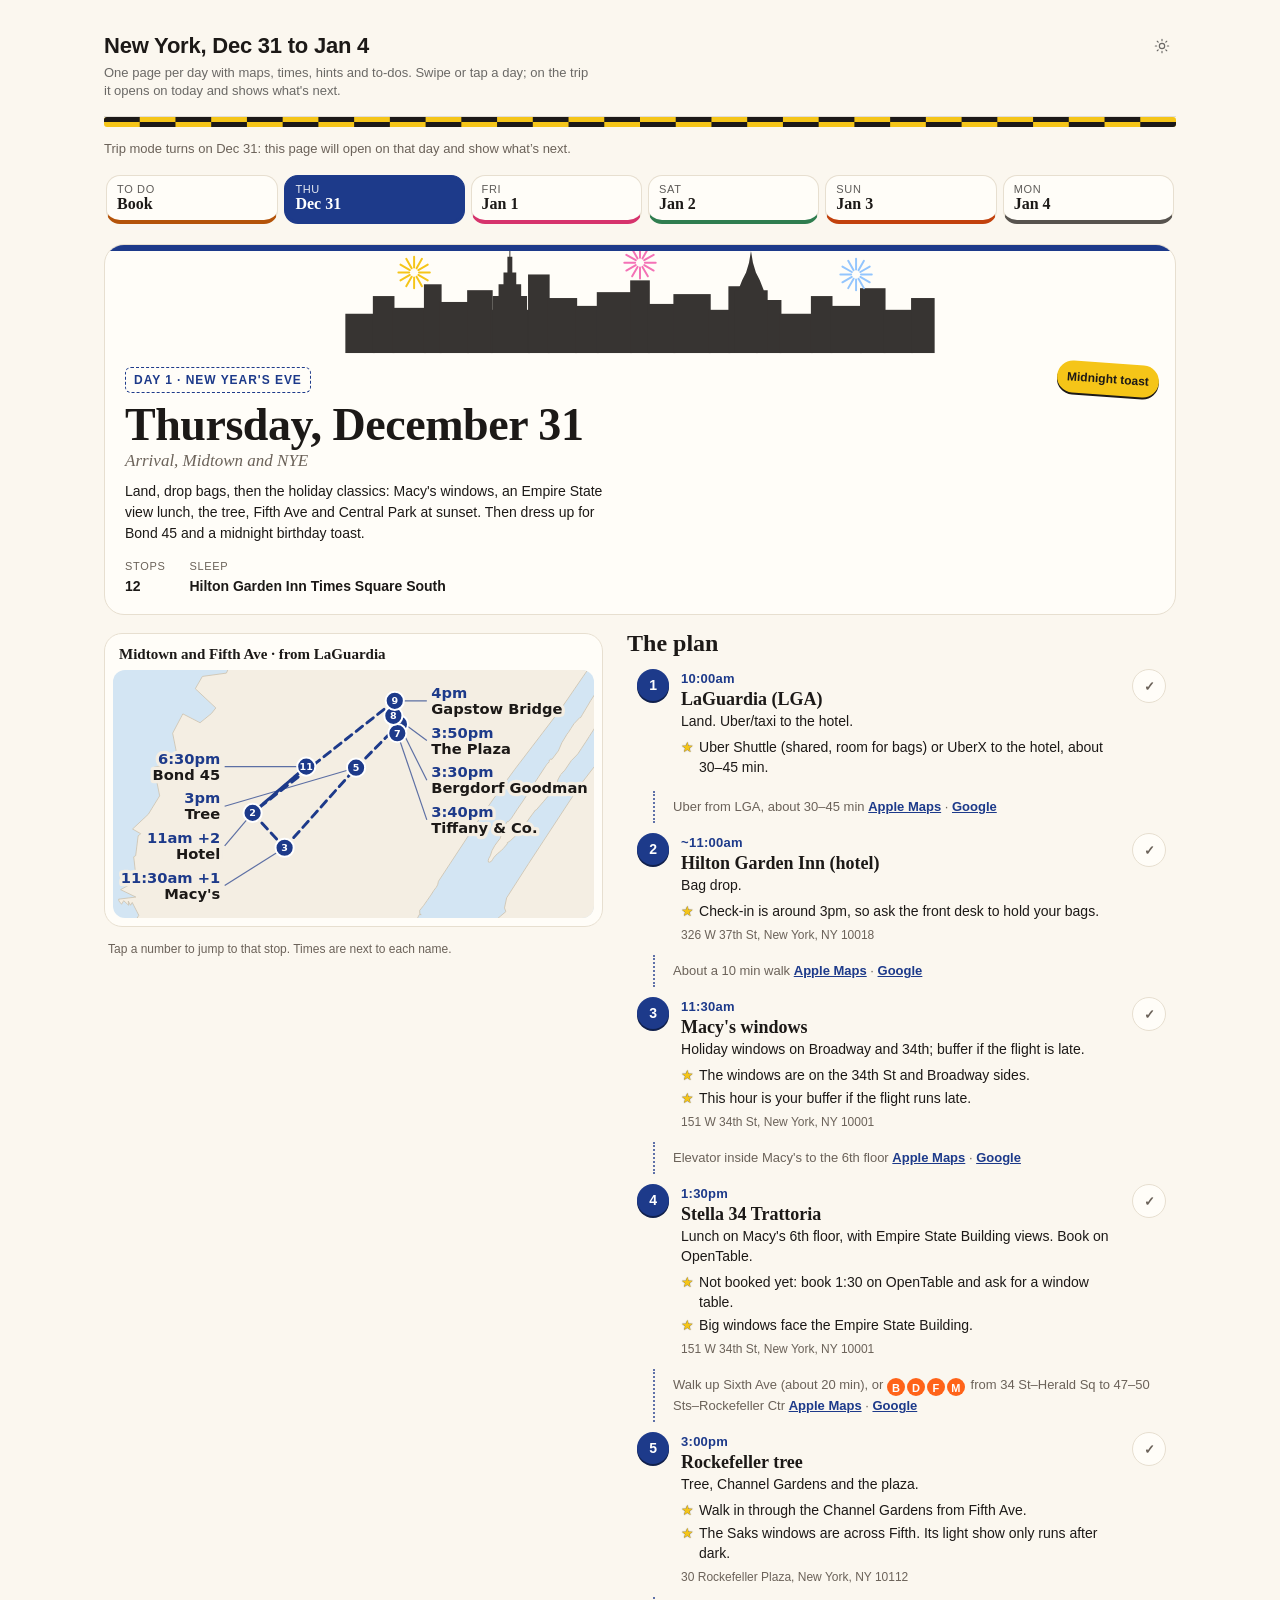
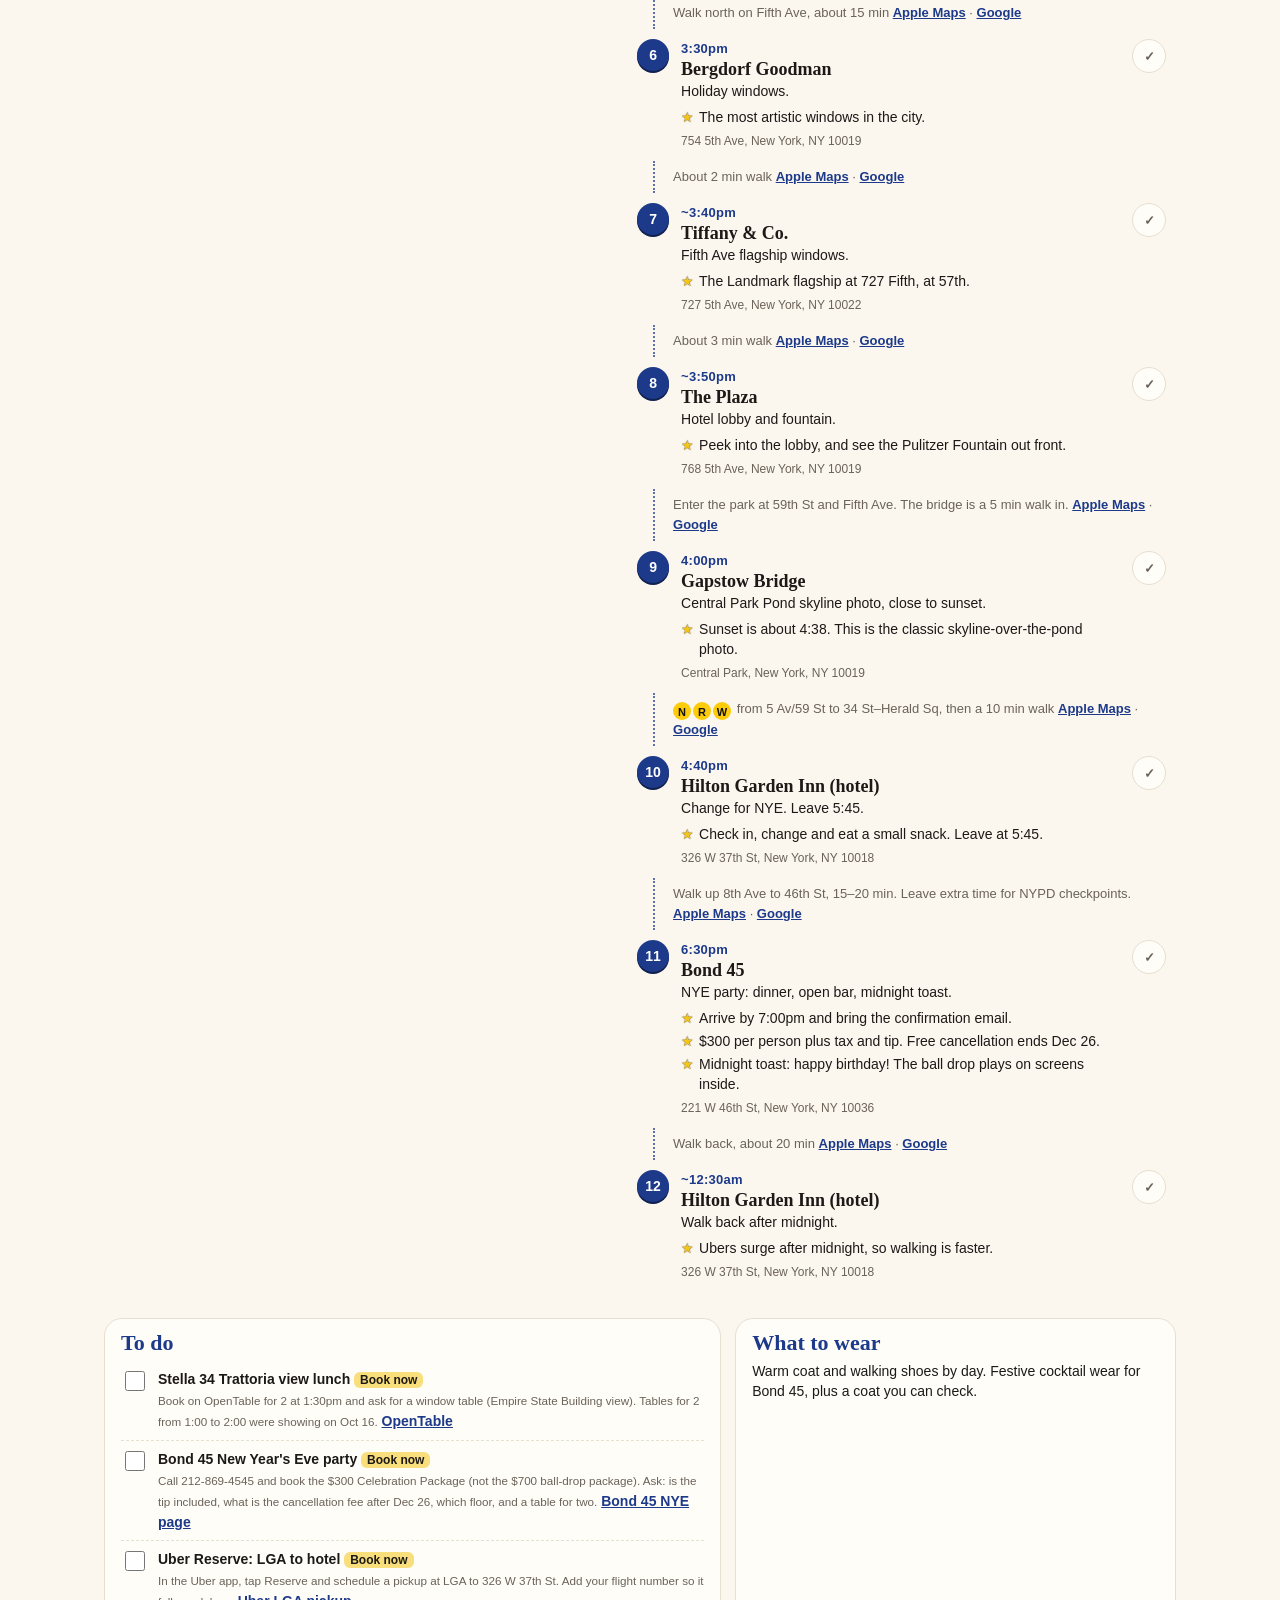
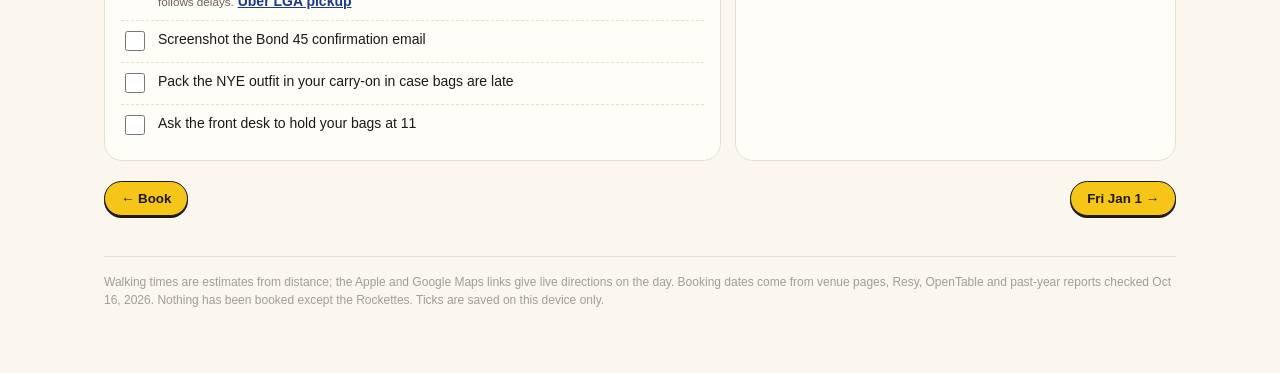
==== index.html @ a025224d "Add NYC trip site: day-by-day plan, map, bookings, Claude brief Co-Authored-By: Jadin Oreilly <oreil" ====
<!doctype html>
<html lang="en">
  <head>
    <meta charset="utf-8" />
    <meta name="viewport" content="width=device-width, initial-scale=1" />
    <meta name="generator" content="Devin artifact kit" />
    <title>New York, Dec 31 to Jan 4</title>
    <style>
/* Devin artifact kit — self-contained styles for standalone HTML artifacts.
   Tokens are translated from the Devin product design system. Light is the
   default; dark is applied from `prefers-color-scheme` unless a host theme
   signal (`?theme=`, `data-theme`, or a `devin:theme` message) says otherwise. */

:root {
  color-scheme: light;

  --bg-page: 252 252 252;
  --bg-wash: 248 248 248;
  --bg-elevated: 255 255 255;
  --tint-tertiary: 0 0 0 / 0.04;
  --tint-secondary: 0 0 0 / 0.06;
  --tint-primary: 0 0 0 / 0.08;
  --text-primary: 25 25 25;
  --text-secondary: 25 25 25 / 0.64;
  --text-tertiary: 25 25 25 / 0.4;
  --text-accent: 49 124 255;
  --bg-accent: 49 124 255;
  --border-secondary: 0 0 0 / 0.08;
  --border-primary: 0 0 0 / 0.1;
  --text-green: 0 165 88;
  --text-orange: 245 142 58;
  --text-red: 245 59 58;
  --text-blue: 51 125 244;
  --text-purple: 149 108 222;
  --shadow-l1: 0 1px 2px rgb(0 0 0 / 0.06);
  --shadow-l2: 0 4px 12px rgb(0 0 0 / 0.08);

  --font-sans: Inter, -apple-system, BlinkMacSystemFont, "Segoe UI", Roboto,
    Helvetica, Arial, sans-serif;
  --font-mono: "SF Mono", "Roboto Mono", ui-monospace, monospace;
  --radius-sm: 4px;
  --radius: 6px;
  --radius-lg: 10px;
  --unit: 4px;
  --max-width: 1120px;
}

:root[data-theme="dark"] {
  color-scheme: dark;

  --bg-page: 20 20 20;
  --bg-wash: 25 25 25;
  --bg-elevated: 31 31 31;
  --tint-tertiary: 255 255 255 / 0.03;
  --tint-secondary: 255 255 255 / 0.05;
  --tint-primary: 255 255 255 / 0.08;
  --text-primary: 255 255 255 / 0.9;
  --text-secondary: 255 255 255 / 0.52;
  --text-tertiary: 255 255 255 / 0.4;
  --text-accent: 73 176 255;
  --bg-accent: 68 137 255;
  --border-secondary: 255 255 255 / 0.04;
  --border-primary: 255 255 255 / 0.08;
  --text-green: 0 236 126;
  --text-orange: 245 142 58;
  --text-red: 255 108 107;
  --text-blue: 92 154 255;
  --text-purple: 178 145 240;
  --shadow-l1: 0 1px 2px rgb(0 0 0 / 0.4);
  --shadow-l2: 0 4px 12px rgb(0 0 0 / 0.5);
}

@media (prefers-color-scheme: dark) {
  :root:not([data-theme]) {
    color-scheme: dark;

    --bg-page: 20 20 20;
    --bg-wash: 25 25 25;
    --bg-elevated: 31 31 31;
    --tint-tertiary: 255 255 255 / 0.03;
    --tint-secondary: 255 255 255 / 0.05;
    --tint-primary: 255 255 255 / 0.08;
    --text-primary: 255 255 255 / 0.9;
    --text-secondary: 255 255 255 / 0.52;
    --text-tertiary: 255 255 255 / 0.4;
    --text-accent: 73 176 255;
    --bg-accent: 68 137 255;
    --border-secondary: 255 255 255 / 0.04;
    --border-primary: 255 255 255 / 0.08;
    --text-green: 0 236 126;
    --text-orange: 245 142 58;
    --text-red: 255 108 107;
    --text-blue: 92 154 255;
    --text-purple: 178 145 240;
    --shadow-l1: 0 1px 2px rgb(0 0 0 / 0.4);
    --shadow-l2: 0 4px 12px rgb(0 0 0 / 0.5);
  }
}

*,
*::before,
*::after {
  box-sizing: border-box;
}

html {
  -webkit-text-size-adjust: 100%;
}

body {
  margin: 0;
  background: rgb(var(--bg-page));
  color: rgb(var(--text-primary));
  font-family: var(--font-sans);
  font-size: 14px;
  line-height: 20px;
  font-variant-numeric: tabular-nums;
}

:where(button, a, input, select, summary, [tabindex]):focus-visible {
  outline: 1px solid rgb(var(--bg-accent));
  outline-offset: 1px;
  border-radius: var(--radius-sm);
}

/* ---------- layout ---------- */

.a-shell {
  max-width: var(--max-width);
  margin: 0 auto;
  padding: calc(var(--unit) * 8) calc(var(--unit) * 6) calc(var(--unit) * 16);
}

.a-header {
  display: flex;
  flex-wrap: wrap;
  align-items: flex-start;
  justify-content: space-between;
  gap: calc(var(--unit) * 3);
  padding-bottom: calc(var(--unit) * 4);
  border-bottom: 1px solid rgb(var(--border-primary));
}

.a-header__title {
  margin: 0;
  font-size: 22px;
  line-height: 28px;
  font-weight: 600;
  letter-spacing: -0.01em;
}

.a-header__subtitle {
  margin: calc(var(--unit) * 1) 0 0;
  color: rgb(var(--text-secondary));
  font-size: 13px;
  line-height: 18px;
  max-width: 68ch;
}

.a-section {
  margin-top: calc(var(--unit) * 9);
}

.a-section__title {
  margin: 0 0 calc(var(--unit) * 1);
  font-size: 15px;
  line-height: 22px;
  font-weight: 600;
}

.a-section__note,
.a-prose {
  margin: 0 0 calc(var(--unit) * 4);
  color: rgb(var(--text-secondary));
  font-size: 13px;
  line-height: 20px;
  max-width: 72ch;
}

.a-grid {
  display: grid;
  gap: calc(var(--unit) * 3);
  grid-template-columns: repeat(auto-fit, minmax(220px, 1fr));
}

.a-grid--halves {
  grid-template-columns: repeat(auto-fit, minmax(320px, 1fr));
}

/* ---------- surfaces ---------- */

.a-panel {
  background: rgb(var(--bg-elevated));
  border: 1px solid rgb(var(--border-secondary));
  border-radius: var(--radius-lg);
  box-shadow: var(--shadow-l1);
  padding: calc(var(--unit) * 4);
}

.a-panel__head {
  display: flex;
  align-items: baseline;
  justify-content: space-between;
  gap: calc(var(--unit) * 2);
  margin-bottom: calc(var(--unit) * 3);
}

.a-panel__title {
  margin: 0;
  font-size: 13px;
  line-height: 18px;
  font-weight: 600;
}

.a-label {
  color: rgb(var(--text-tertiary));
  font-size: 12px;
  line-height: 16px;
  text-transform: none;
}

/* ---------- metrics ---------- */

.a-metric {
  background: rgb(var(--tint-tertiary));
  border: 1px solid rgb(var(--border-secondary));
  border-radius: var(--radius);
  padding: calc(var(--unit) * 3);
}

.a-metric__label {
  color: rgb(var(--text-secondary));
  font-size: 12px;
  line-height: 16px;
}

.a-metric__value {
  margin-top: calc(var(--unit) * 1);
  font-size: 22px;
  line-height: 28px;
  font-weight: 600;
  letter-spacing: -0.02em;
}

.a-metric__delta {
  margin-top: calc(var(--unit) * 1);
  font-family: var(--font-mono);
  font-size: 12px;
  line-height: 16px;
  color: rgb(var(--text-secondary));
}

.a-metric__delta[data-trend="up"] {
  color: rgb(var(--text-green));
}

.a-metric__delta[data-trend="down"] {
  color: rgb(var(--text-red));
}

/* ---------- status ---------- */

.a-status {
  display: inline-flex;
  align-items: center;
  gap: calc(var(--unit) * 1.5);
  font-size: 12px;
  line-height: 16px;
  color: rgb(var(--text-secondary));
  white-space: nowrap;
}

.a-status::before {
  content: "";
  width: 6px;
  height: 6px;
  border-radius: 50%;
  background: currentColor;
  flex: none;
}

.a-status[data-state="done"] {
  color: rgb(var(--text-green));
}

.a-status[data-state="active"] {
  color: rgb(var(--text-blue));
}

.a-status[data-state="at-risk"] {
  color: rgb(var(--text-orange));
}

.a-status[data-state="blocked"] {
  color: rgb(var(--text-red));
}

.a-status[data-state="planned"] {
  color: rgb(var(--text-tertiary));
}

/* ---------- tables ---------- */

.a-table-scroll {
  overflow-x: auto;
  border: 1px solid rgb(var(--border-secondary));
  border-radius: var(--radius);
  background: rgb(var(--bg-elevated));
}

.a-table {
  width: 100%;
  border-collapse: collapse;
  font-size: 13px;
  line-height: 18px;
}

.a-table th,
.a-table td {
  text-align: left;
  padding: calc(var(--unit) * 2) calc(var(--unit) * 3);
  border-bottom: 1px solid rgb(var(--border-secondary));
  vertical-align: top;
}

.a-table thead th {
  position: sticky;
  top: 0;
  background: rgb(var(--bg-wash));
  color: rgb(var(--text-secondary));
  font-weight: 500;
  font-size: 12px;
  line-height: 16px;
  z-index: 1;
}

.a-table tbody tr:last-child td {
  border-bottom: none;
}

.a-table tbody tr:hover td {
  background: rgb(var(--tint-tertiary));
}

.a-table td[data-numeric],
.a-table th[data-numeric] {
  text-align: right;
  font-family: var(--font-mono);
}

/* Pinned columns: `data-a-sticky-columns="N"` keeps the first N columns in
   view while the table scrolls sideways. CSS alone pins the first column, so
   N=1 works without script; kit.js measures the leading columns, marks each
   pinned cell `data-a-sticky` with its `--a-sticky-left` offset, and flags the
   table `data-a-sticky-ready`. Pinned cells need opaque backgrounds or the
   scrolled columns show through them. */
.a-table[data-a-sticky-columns]:not([data-a-sticky-ready]):not([data-a-sticky-columns="0"])
  tr
  > :first-child,
.a-table[data-a-sticky-ready] [data-a-sticky] {
  position: sticky;
  left: var(--a-sticky-left, 0);
  z-index: 1;
  background-color: rgb(var(--bg-elevated));
}

/* Header row above pinned body cells; the pinned corner above both. */
.a-table[data-a-sticky-columns] thead th {
  z-index: 2;
}

.a-table[data-a-sticky-columns]:not([data-a-sticky-ready]):not([data-a-sticky-columns="0"])
  thead
  tr
  > :first-child,
.a-table[data-a-sticky-ready] thead [data-a-sticky] {
  z-index: 3;
  background-color: rgb(var(--bg-wash));
}

/* The row tint is translucent, so layer it over the opaque surface. */
.a-table[data-a-sticky-columns]:not([data-a-sticky-ready]):not([data-a-sticky-columns="0"])
  tbody
  tr:hover
  > td:first-child,
.a-table[data-a-sticky-ready] tbody tr:hover > td[data-a-sticky] {
  background: linear-gradient(
      rgb(var(--tint-tertiary)),
      rgb(var(--tint-tertiary))
    )
    rgb(var(--bg-elevated));
}

/* Divider on the last pinned column. Table cells don't paint box-shadow when
   borders collapse, so it is a pseudo-element. Without script there is no
   scroll state and it is always shown; with it, only while scrolled. */
.a-table[data-a-sticky-columns]:not([data-a-sticky-ready]):not([data-a-sticky-columns="0"])
  tr
  > :first-child::after,
.a-table[data-a-sticky-ready] [data-a-sticky="edge"]::after {
  content: "";
  position: absolute;
  top: 0;
  bottom: 0;
  left: 100%;
  width: 8px;
  border-left: 1px solid rgb(var(--border-primary));
  background: linear-gradient(to right, rgb(0 0 0 / 0.08), transparent);
  pointer-events: none;
}

.a-table-scroll:not([data-a-scrolled])
  .a-table[data-a-sticky-ready]
  [data-a-sticky="edge"]::after {
  display: none;
}

/* ---------- charts (inline SVG + CSS bars) ---------- */

.a-chart {
  display: block;
  width: 100%;
  height: auto;
  overflow: visible;
}

.a-chart__grid line {
  stroke: rgb(var(--border-primary));
  stroke-dasharray: 2 3;
}

.a-chart__axis text {
  fill: rgb(var(--text-tertiary));
  font-size: 10px;
  font-family: var(--font-mono);
}

.a-chart__series {
  fill: none;
  stroke-width: 1.5;
  stroke-linecap: round;
  stroke-linejoin: round;
}

.a-chart__point {
  stroke: rgb(var(--bg-elevated));
  stroke-width: 1.5;
}

.a-bars {
  display: grid;
  gap: calc(var(--unit) * 2);
  margin: 0;
}

.a-bars__row {
  display: grid;
  grid-template-columns: minmax(88px, 22%) 1fr auto;
  align-items: center;
  gap: calc(var(--unit) * 2);
  font-size: 13px;
}

.a-bars__track {
  height: 8px;
  border-radius: 999px;
  background: rgb(var(--tint-secondary));
  overflow: hidden;
}

.a-bars__fill {
  display: block;
  height: 100%;
  border-radius: 999px;
  background: rgb(var(--bg-accent));
}

.a-bars__value {
  font-family: var(--font-mono);
  font-size: 12px;
  color: rgb(var(--text-secondary));
}

.a-legend {
  display: flex;
  flex-wrap: wrap;
  gap: calc(var(--unit) * 3);
  margin: calc(var(--unit) * 3) 0 0;
  padding: 0;
  list-style: none;
  font-size: 12px;
  color: rgb(var(--text-secondary));
}

.a-legend li {
  display: flex;
  align-items: center;
  gap: calc(var(--unit) * 1.5);
}

.a-legend__swatch {
  width: 8px;
  height: 8px;
  border-radius: 2px;
  flex: none;
}

/* Series colors stay stable across themes so legends keep meaning. */
.a-series-1 {
  --series: 49 124 255;
}
.a-series-2 {
  --series: 0 165 88;
}
.a-series-3 {
  --series: 149 108 222;
}
.a-series-4 {
  --series: 245 142 58;
}

.a-chart__series.a-series-1,
.a-chart__series.a-series-2,
.a-chart__series.a-series-3,
.a-chart__series.a-series-4 {
  stroke: rgb(var(--series));
}

.a-chart__point.a-series-1,
.a-chart__point.a-series-2,
.a-chart__point.a-series-3,
.a-chart__point.a-series-4 {
  fill: rgb(var(--series));
}

.a-series-1 .a-legend__swatch,
.a-series-2 .a-legend__swatch,
.a-series-3 .a-legend__swatch,
.a-series-4 .a-legend__swatch {
  background: rgb(var(--series));
}

.a-chart__bar.a-series-1,
.a-chart__bar.a-series-2,
.a-chart__bar.a-series-3,
.a-chart__bar.a-series-4 {
  fill: rgb(var(--series));
}

/* Dimming the rest of the plot reads as "this is the value you asked for"
   without moving anything, which keeps the highlight legible under
   reduced motion. */
.a-chart__bar,
.a-chart__point,
.a-chart__series {
  transition: opacity 120ms ease;
}

.a-chart__plot:has([data-a-active]) .a-chart__bar:not([data-a-active]) {
  opacity: 0.45;
}

.a-chart__point[data-a-active] {
  r: 4.25;
}

.a-chart__crosshair {
  stroke: rgb(var(--border-primary));
  stroke-width: 1;
  pointer-events: none;
}

.a-chart__band {
  fill: transparent;
  /* Vertical scrolling must still work when a finger lands on the plot. */
  touch-action: pan-y;
}

.a-chart__band[data-a-active] {
  fill: rgb(var(--tint-secondary));
}

.a-chart__band:focus-visible {
  outline: 1px solid rgb(var(--bg-accent));
  outline-offset: -2px;
}

.a-chart {
  touch-action: pan-y;
}

/* Shown in place of the plot when a filter leaves the source table empty. */
.a-chart__empty {
  margin: 0 0 calc(var(--unit) * 3);
  padding: calc(var(--unit) * 6) 0;
  border: 1px dashed rgb(var(--border-secondary));
  border-radius: var(--radius);
  color: rgb(var(--text-secondary));
  font-size: 13px;
  text-align: center;
}

/* ---------- tooltip ---------- */

.a-tip {
  position: fixed;
  top: 0;
  left: 0;
  z-index: 40;
  min-width: 120px;
  max-width: 260px;
  padding: calc(var(--unit) * 2) calc(var(--unit) * 2.5);
  border: 1px solid rgb(var(--border-secondary));
  border-radius: var(--radius);
  background: rgb(var(--bg-elevated));
  box-shadow: var(--shadow-l2);
  color: rgb(var(--text-primary));
  font-size: 12px;
  line-height: 16px;
  pointer-events: none;
}

.a-tip__title {
  margin-bottom: var(--unit);
  font-weight: 600;
  color: rgb(var(--text-primary));
}

.a-tip__text {
  color: rgb(var(--text-secondary));
}

.a-tip__row {
  display: flex;
  align-items: center;
  gap: calc(var(--unit) * 1.5);
  white-space: nowrap;
}

.a-tip__swatch {
  width: 8px;
  height: 8px;
  flex: none;
  border-radius: 2px;
  background: rgb(var(--series, var(--bg-accent)));
}

.a-tip__name {
  color: rgb(var(--text-secondary));
}

.a-tip__value {
  margin-left: auto;
  padding-left: calc(var(--unit) * 2);
  font-family: var(--font-mono);
  font-variant-numeric: tabular-nums;
}

/* ---------- controls: tabs, filters, toggles ---------- */

.a-toolbar {
  display: flex;
  flex-wrap: wrap;
  align-items: center;
  gap: calc(var(--unit) * 2);
  margin-bottom: calc(var(--unit) * 4);
}

.a-tabs {
  display: flex;
  gap: calc(var(--unit) * 1);
  padding: 2px;
  background: rgb(var(--tint-tertiary));
  border: 1px solid rgb(var(--border-secondary));
  border-radius: var(--radius);
}

.a-btn {
  appearance: none;
  border: 1px solid transparent;
  background: transparent;
  color: rgb(var(--text-secondary));
  font: inherit;
  font-size: 13px;
  padding: calc(var(--unit) * 1) calc(var(--unit) * 2.5);
  border-radius: var(--radius-sm);
  cursor: pointer;
}

.a-btn:hover {
  background: rgb(var(--tint-secondary));
  color: rgb(var(--text-primary));
}

.a-btn[aria-selected="true"],
.a-btn[aria-pressed="true"] {
  background: rgb(var(--bg-elevated));
  border-color: rgb(var(--border-primary));
  color: rgb(var(--text-primary));
  box-shadow: var(--shadow-l1);
}

.a-btn--outline {
  border-color: rgb(var(--border-primary));
  background: rgb(var(--bg-elevated));
}

.a-btn--icon {
  display: inline-grid;
  flex: 0 0 auto;
  width: 28px;
  height: 28px;
  padding: 0;
  place-items: center;
}

.a-theme-icon {
  width: 16px;
  height: 16px;
  fill: none;
  stroke: currentColor;
  stroke-width: 1.75;
  stroke-linecap: round;
  stroke-linejoin: round;
}

.a-theme-icon--moon {
  display: none;
}

:root[data-theme="dark"] .a-theme-icon--sun {
  display: none;
}

:root[data-theme="dark"] .a-theme-icon--moon {
  display: block;
}

@media (prefers-color-scheme: dark) {
  :root:not([data-theme]) .a-theme-icon--sun {
    display: none;
  }

  :root:not([data-theme]) .a-theme-icon--moon {
    display: block;
  }
}

.a-select {
  appearance: none;
  font: inherit;
  font-size: 13px;
  color: rgb(var(--text-primary));
  background: rgb(var(--bg-elevated));
  border: 1px solid rgb(var(--border-primary));
  border-radius: var(--radius-sm);
  padding: calc(var(--unit) * 1) calc(var(--unit) * 2);
}

[hidden] {
  display: none !important;
}

/* ---------- diagram ---------- */

.a-diagram {
  position: relative;
  background: rgb(var(--bg-wash));
  border: 1px solid rgb(var(--border-secondary));
  border-radius: var(--radius-lg);
  overflow: hidden;
}

.a-diagram__canvas {
  display: block;
  width: 100%;
  height: auto;
  touch-action: none;
  cursor: grab;
}

.a-diagram__canvas:active {
  cursor: grabbing;
}

.a-group rect {
  fill: rgb(var(--tint-tertiary));
  stroke: rgb(var(--border-primary));
  stroke-dasharray: 4 4;
  rx: 10;
}

.a-group text {
  fill: rgb(var(--text-tertiary));
  font-size: 10px;
  font-family: var(--font-mono);
}

.a-node rect {
  fill: rgb(var(--bg-elevated));
  stroke: rgb(var(--border-primary));
  rx: 8;
}

.a-node__title {
  fill: rgb(var(--text-primary));
  font-size: 12px;
  font-weight: 600;
}

.a-node__sub {
  fill: rgb(var(--text-secondary));
  font-size: 10px;
  font-family: var(--font-mono);
}

.a-node {
  cursor: pointer;
}

.a-node:hover rect,
.a-node:focus-visible rect {
  stroke: rgb(var(--bg-accent));
}

.a-node[aria-current="true"] rect {
  stroke: rgb(var(--bg-accent));
  stroke-width: 2;
}

.a-edge {
  fill: none;
  stroke: rgb(var(--text-tertiary));
  stroke-width: 1.25;
}

.a-edge--dim {
  stroke: rgb(var(--border-primary));
}

.a-edge__label {
  fill: rgb(var(--text-tertiary));
  font-size: 10px;
  font-family: var(--font-mono);
}

.a-inspector {
  border-top: 1px solid rgb(var(--border-secondary));
  background: rgb(var(--bg-elevated));
  padding: calc(var(--unit) * 3) calc(var(--unit) * 4);
  font-size: 13px;
  line-height: 20px;
}

.a-inspector__title {
  margin: 0 0 calc(var(--unit) * 1);
  font-size: 13px;
  font-weight: 600;
}

/* ---------- plan / process ---------- */

.a-phase {
  display: grid;
  grid-template-columns: 28px 1fr;
  gap: calc(var(--unit) * 3);
  padding: calc(var(--unit) * 4) 0;
  border-bottom: 1px solid rgb(var(--border-secondary));
}

.a-phase:last-child {
  border-bottom: none;
}

.a-phase__index {
  font-family: var(--font-mono);
  font-size: 12px;
  color: rgb(var(--text-tertiary));
  padding-top: 2px;
}

.a-phase__head {
  display: flex;
  flex-wrap: wrap;
  align-items: baseline;
  gap: calc(var(--unit) * 2);
  justify-content: space-between;
}

.a-phase__title {
  margin: 0;
  font-size: 14px;
  line-height: 20px;
  font-weight: 600;
}

.a-meta-list {
  display: grid;
  gap: calc(var(--unit) * 1);
  margin: calc(var(--unit) * 2) 0 0;
  padding: 0;
  list-style: none;
  font-size: 13px;
  color: rgb(var(--text-secondary));
}

.a-meta-list li,
.a-meta-list > div {
  display: grid;
  grid-template-columns: minmax(96px, 15%) 1fr;
  gap: calc(var(--unit) * 2);
}

.a-meta-list dt,
.a-meta-list .a-meta-list__key {
  color: rgb(var(--text-tertiary));
  font-size: 12px;
}

.a-meta-list dd {
  margin: 0;
}

.a-timeline {
  display: grid;
  gap: calc(var(--unit) * 1);
  margin: 0;
  font-size: 12px;
}

.a-timeline__row {
  display: grid;
  grid-template-columns: minmax(120px, 20%) 1fr;
  align-items: center;
  gap: calc(var(--unit) * 2);
}

.a-timeline__track {
  position: relative;
  height: 10px;
  background: rgb(var(--tint-tertiary));
  border-radius: var(--radius-sm);
}

.a-timeline__span {
  position: absolute;
  top: 0;
  bottom: 0;
  border-radius: var(--radius-sm);
  background: rgb(var(--bg-accent) / 0.75);
}

.a-timeline__span[data-state="at-risk"] {
  background: rgb(var(--text-orange) / 0.75);
}

.a-timeline__span[data-state="done"] {
  background: rgb(var(--text-green) / 0.7);
}

.a-timeline__scale {
  display: grid;
  grid-auto-flow: column;
  grid-auto-columns: 1fr;
  color: rgb(var(--text-tertiary));
  font-family: var(--font-mono);
  font-size: 10px;
}

.a-callout {
  border: 1px solid rgb(var(--border-secondary));
  border-left: 2px solid rgb(var(--text-orange));
  border-radius: var(--radius-sm);
  background: rgb(var(--tint-tertiary));
  padding: calc(var(--unit) * 3);
  font-size: 13px;
  line-height: 20px;
}

.a-callout--decision {
  border-left-color: rgb(var(--bg-accent));
}

.a-callout--risk {
  border-left-color: rgb(var(--text-red));
}

.a-callout__title {
  margin: 0 0 calc(var(--unit) * 1);
  font-size: 13px;
  font-weight: 600;
}

details.a-disclosure {
  border-top: 1px solid rgb(var(--border-secondary));
  padding: calc(var(--unit) * 2) 0;
}

details.a-disclosure > summary {
  cursor: pointer;
  font-size: 13px;
  color: rgb(var(--text-secondary));
  list-style: none;
}

details.a-disclosure > summary::marker,
details.a-disclosure > summary::-webkit-details-marker {
  display: none;
}

details.a-disclosure > summary::before {
  content: "+ ";
  font-family: var(--font-mono);
}

details.a-disclosure[open] > summary::before {
  content: "− ";
}

/* ---------- empty and error states ---------- */

.a-empty,
.a-error {
  border: 1px dashed rgb(var(--border-primary));
  border-radius: var(--radius);
  padding: calc(var(--unit) * 6);
  text-align: center;
  color: rgb(var(--text-secondary));
  font-size: 13px;
  line-height: 20px;
}

.a-error {
  border-style: solid;
  border-color: rgb(var(--text-red) / 0.4);
  color: rgb(var(--text-primary));
  text-align: left;
}

.a-error__title {
  margin: 0 0 calc(var(--unit) * 1);
  font-size: 13px;
  font-weight: 600;
  color: rgb(var(--text-red));
}

.a-footnote {
  margin-top: calc(var(--unit) * 10);
  padding-top: calc(var(--unit) * 4);
  border-top: 1px solid rgb(var(--border-secondary));
  color: rgb(var(--text-tertiary));
  font-size: 12px;
  line-height: 18px;
}

.a-visually-hidden {
  position: absolute;
  width: 1px;
  height: 1px;
  overflow: hidden;
  clip: rect(0 0 0 0);
  white-space: nowrap;
}

/* ---------- responsive ---------- */

@media (max-width: 640px) {
  .a-shell {
    padding: calc(var(--unit) * 5) calc(var(--unit) * 4)
      calc(var(--unit) * 12);
  }

  .a-header__title {
    font-size: 18px;
    line-height: 24px;
  }

  .a-bars__row,
  .a-timeline__row,
  .a-meta-list li,
  .a-meta-list > div {
    grid-template-columns: 1fr;
    gap: calc(var(--unit) * 1);
  }

  .a-phase {
    grid-template-columns: 1fr;
  }

  .a-phase__index {
    padding-top: 0;
  }

  .a-toolbar {
    align-items: stretch;
  }

  .a-tabs {
    overflow-x: auto;
  }
}

/* ---------- motion ---------- */

@media (prefers-reduced-motion: reduce) {
  *,
  *::before,
  *::after {
    animation-duration: 0.01ms !important;
    animation-iteration-count: 1 !important;
    transition-duration: 0.01ms !important;
    scroll-behavior: auto !important;
  }
}

/* ---------- print / export ---------- */

@media print {
  :root[data-theme],
  :root:not([data-theme]) {
    color-scheme: light only;
    --bg-page: 252 252 252;
    --bg-wash: 248 248 248;
    --bg-elevated: 255 255 255;
    --tint-tertiary: 0 0 0 / 0.04;
    --tint-secondary: 0 0 0 / 0.06;
    --tint-primary: 0 0 0 / 0.08;
    --text-primary: 25 25 25;
    --text-secondary: 25 25 25 / 0.64;
    --text-tertiary: 25 25 25 / 0.4;
    --text-accent: 49 124 255;
    --bg-accent: 49 124 255;
    --border-secondary: 0 0 0 / 0.08;
    --border-primary: 0 0 0 / 0.1;
    --text-green: 0 165 88;
    --text-orange: 245 142 58;
    --text-red: 245 59 58;
    --text-blue: 51 125 244;
    --text-purple: 149 108 222;
    --shadow-l1: none;
    --shadow-l2: none;
  }

  body {
    background: #fff;
    color: #111;
  }

  .a-no-print,
  .a-toolbar,
  .a-diagram__hint {
    display: none !important;
  }

  .a-panel,
  .a-table-scroll,
  .a-diagram {
    box-shadow: none;
    break-inside: avoid;
  }

  .a-table[data-a-sticky-columns] tr > :first-child,
  .a-table [data-a-sticky] {
    position: static !important;
  }

  .a-table[data-a-sticky-columns] tr > :first-child::after,
  .a-table [data-a-sticky]::after {
    display: none !important;
  }

  .a-section {
    break-inside: avoid;
    margin-top: 24px;
  }

  [hidden].a-print-reveal {
    display: revert !important;
  }
}
    </style>
  </head>
  <body>
    <main class="a-shell">
      <header class="a-header">
        <div>
          <h1 class="a-header__title">New York, Dec 31 to Jan 4</h1>
          <p class="a-header__subtitle">One page per day with maps, times, hints and to-dos. Swipe or tap a day; on the trip it opens on today and shows what's next.</p>
        </div>
        <button
          type="button"
          class="a-btn a-btn--icon a-no-print"
          data-a-theme-toggle
          aria-label="Switch to dark mode"
          title="Switch to dark mode"
        >
          <svg
            class="a-theme-icon a-theme-icon--moon"
            aria-hidden="true"
            viewBox="0 0 24 24"
          >
            <path d="M21 12.8A9 9 0 1 1 11.2 3 7 7 0 0 0 21 12.8Z" />
          </svg>
          <svg
            class="a-theme-icon a-theme-icon--sun"
            aria-hidden="true"
            viewBox="0 0 24 24"
          >
            <circle cx="12" cy="12" r="4" />
            <path
              d="M12 2v2M12 20v2M4.9 4.9l1.4 1.4M17.7 17.7l1.4 1.4M2 12h2M20 12h2M4.9 19.1l1.4-1.4M17.7 6.3l1.4-1.4"
            />
          </svg>
        </button>
      </header>

      <section
        class="a-section a-error"
        data-a-error
        role="alert"
        aria-live="polite"
        hidden
      >
        <p class="a-error__title">Something in this artifact failed to run</p>
        <p>
          The content below is still readable, but an interactive control may
          not respond.
          <span data-a-error-detail></span>
        </p>
      </section>

<style>:root{--paper:#fbf7ef;--ink:#1c1917;--muted:#6b6259;--card:#fffdf8;--line:#e7dfd0;--taxi:#f5c518;--water:#d3e5f3;--land:#f4eee3;--landstroke:#c9bca5;--skyc:#1c1917}
:root[data-theme=dark]{--paper:#13151b;--ink:#f4efe6;--muted:#a8a29e;--card:#1c1f28;--line:#2f333e;--water:#17273a;--land:#252a34;--landstroke:#414857;--skyc:#e7e1d6}
@media (prefers-color-scheme:dark){:root:not([data-theme]){--paper:#13151b;--ink:#f4efe6;--muted:#a8a29e;--card:#1c1f28;--line:#2f333e;--water:#17273a;--land:#252a34;--landstroke:#414857;--skyc:#e7e1d6}}
body{background:var(--paper)!important;color:var(--ink)}
.trip{--disp:"Didot","Bodoni 72","Bodoni MT","Playfair Display",Georgia,serif;color:var(--ink)}
.checker{display:block;width:100%;height:10px;fill:var(--ink);background:var(--taxi);border-radius:3px;margin:0 0 12px}
.tripmode{font-size:13px;color:var(--muted);margin:0 0 8px}
.dtabs{display:flex;gap:6px;overflow-x:auto;padding:8px 2px 10px;position:sticky;top:0;z-index:5;background:var(--paper);scrollbar-width:none}
.dtabs::-webkit-scrollbar{display:none}
.dtabs button{flex:1 0 auto;min-width:74px;border:1.5px solid var(--line);border-radius:14px;background:var(--card);color:var(--ink);padding:7px 10px;text-align:left;cursor:pointer;border-bottom:4px solid var(--c)}
.dtabs button[aria-selected=true]{background:var(--c);color:#fff;border-color:var(--c)}
.dtabs button[aria-selected=true] .tday{opacity:.9}
.tday{display:block;font-size:11px;letter-spacing:.06em;text-transform:uppercase;opacity:.7}.tdate{display:block;font-weight:700;font-family:var(--disp);font-size:16px}
.post{position:relative;background:var(--card);border:1.5px solid var(--line);border-radius:20px;padding:0 20px 18px;margin:10px 0 18px;overflow:hidden}
.post::before{content:"";position:absolute;inset:0 0 auto 0;height:6px;background:var(--c)}
.sky{display:block;width:calc(100% + 40px);margin:0 -20px 6px;height:auto;max-height:110px}
.skyg{fill:var(--skyc);opacity:.88}.skyg .cable{stroke:var(--skyc);fill:none}
.stamp{display:inline-block;font-size:12px;font-weight:700;letter-spacing:.08em;text-transform:uppercase;color:var(--c);border:1.5px dashed var(--c);border-radius:6px;padding:2px 8px;margin-top:6px}
.dtitle{font-family:var(--disp);font-size:clamp(30px,7vw,46px);line-height:1.05;margin:8px 0 2px;font-weight:700;letter-spacing:-.01em}
.dsub{margin:0 0 10px;color:var(--muted);font-style:italic;font-family:var(--disp);font-size:17px}
.sticker{position:absolute;right:16px;top:118px;background:var(--taxi);color:#1c1917;font-weight:800;font-size:12px;padding:6px 10px;border-radius:999px;transform:rotate(4deg);box-shadow:0 2px 0 #1c1917}
@media (max-width:520px){.sticker{position:static;display:inline-block;margin:0 0 8px;transform:rotate(-2deg)}}
.lead{margin:0 0 12px;max-width:62ch;line-height:1.5}
.facts{display:flex;gap:24px;margin:0;flex-wrap:wrap}.facts dt{font-size:11px;text-transform:uppercase;letter-spacing:.06em;color:var(--muted)}.facts dd{margin:0;font-weight:700}
.live{background:var(--taxi);color:#1c1917;border-radius:16px;padding:12px 16px;margin:0 0 18px;box-shadow:0 3px 0 #1c1917}
.live .lk{font-size:11px;font-weight:800;letter-spacing:.08em;text-transform:uppercase}.live .lv{font-family:var(--disp);font-size:20px;font-weight:700}
.live .lrow{display:flex;gap:18px;flex-wrap:wrap}.live a,.live button{color:#1c1917;font-weight:700}
.live button{background:#fff;border:1.5px solid #1c1917;border-radius:999px;padding:4px 12px;cursor:pointer;margin-top:8px}
.dgrid{display:grid;grid-template-columns:minmax(0,1fr) minmax(0,1.1fr);gap:24px;align-items:start}
@media (max-width:780px){.dgrid{grid-template-columns:1fr}}
.maps{position:sticky;top:76px;display:grid;gap:12px}@media (max-width:780px){.maps{position:static}}
.mapwrap{margin:0;background:var(--card);border:1.5px solid var(--line);border-radius:18px;padding:8px}
.mapcap{font-family:var(--disp);font-weight:700;font-size:15px;padding:2px 6px 6px}
.dmap{width:100%;height:auto;max-height:62vh;border-radius:12px;display:block}
.water{fill:var(--water)}.land{fill:var(--land);stroke:var(--landstroke);stroke-width:.7;vector-effect:non-scaling-stroke}
.pinc{stroke:#fff;stroke-width:2;vector-effect:non-scaling-stroke}.pinn{fill:#fff;text-anchor:middle;font-weight:800;font-family:system-ui,sans-serif}
.dpin{cursor:pointer}.dpin:focus-visible .pinc{stroke:var(--taxi);stroke-width:4}.dpin.is-done{opacity:.4}.dpin.is-now .pinc{stroke:var(--taxi);stroke-width:4}
.lbl{fill:var(--ink);font-weight:650;font-family:system-ui,sans-serif}.halo,.halo tspan{fill:var(--land)!important;stroke:var(--land);stroke-width:4px;stroke-linejoin:round}.lt{font-weight:800}
.mapnote{font-size:12px;color:var(--muted);margin:0 4px}
.h3{font-family:var(--disp);font-size:24px;margin:0 0 6px}
.stops{list-style:none;margin:0;padding:0}
.stop .row{display:flex;gap:12px;padding:10px 10px;border-radius:14px;transition:background .3s}
.stop.hl .row{background:color-mix(in srgb,var(--c) 14%,transparent)}
.stop.is-now .row{background:color-mix(in srgb,var(--taxi) 40%,transparent);outline:2px solid var(--taxi)}
.stop.is-done .body{opacity:.5}.stop.is-done .name{text-decoration:line-through}
.num{flex:0 0 32px;height:32px;border-radius:50%;background:var(--c);color:#fff;font-weight:800;display:grid;place-items:center;font-size:14px;box-shadow:0 2px 0 color-mix(in srgb,var(--c) 55%,#000)}
.body{flex:1;min-width:0}.time{font-size:13px;font-weight:800;color:var(--c);letter-spacing:.02em}.name{font-weight:700;font-size:18px;font-family:var(--disp)}.note{margin-top:2px}
.tips{margin:6px 0 0;padding:0;list-style:none}.tips li{position:relative;padding-left:18px;margin:3px 0;font-size:14px}.tips li::before{content:"★";position:absolute;left:0;color:var(--taxi);text-shadow:0 0 1px #1c1917}
.addr{font-size:12px;color:var(--muted);margin-top:4px}
.done{flex:0 0 34px;height:34px;border-radius:50%;border:1.5px solid var(--line);background:var(--card);color:var(--muted);cursor:pointer;font-weight:800}
.done[aria-pressed=true]{background:#2f7d4f;border-color:#2f7d4f;color:#fff}
.how{margin:0 0 0 26px;padding:6px 0 6px 18px;border-left:2.5px dotted color-mix(in srgb,var(--c) 70%,transparent);font-size:13px;color:var(--muted)}
.how a{white-space:nowrap;color:var(--c);font-weight:600}
.lines{display:inline-flex;gap:2px;vertical-align:-3px;margin-right:2px}.sub{display:inline-grid;place-items:center;width:18px;height:18px;border-radius:50%;font-size:11px;font-weight:800;font-family:Helvetica,Arial,sans-serif}
.extras{display:grid;grid-template-columns:minmax(0,1.4fr) minmax(0,1fr);gap:14px;margin:26px 0 8px}
@media (max-width:780px){.extras{grid-template-columns:1fr}}
.xcard{background:var(--card);border:1.5px solid var(--line);border-radius:18px;padding:14px 16px}
.xcard h3{margin:0 0 8px;font-family:var(--disp);font-size:22px;color:var(--c)}.xcard p{margin:0}
.todo{list-style:none;margin:0;padding:0}.todo li{padding:8px 0;border-bottom:1px dashed var(--line)}.todo li:last-child{border:0}
.todo label{display:flex;gap:10px;align-items:flex-start;cursor:pointer}.todo input{width:20px;height:20px;margin-top:2px;accent-color:var(--c);flex:0 0 auto}
.todo input:checked+span{opacity:.5}.todo input:checked+span strong{text-decoration:line-through}
.todo small{color:var(--muted)}.todo a{color:var(--c);font-weight:600}
.when{font-style:normal;font-size:12px;font-weight:800;background:color-mix(in srgb,var(--taxi) 55%,transparent);color:var(--ink);border-radius:6px;padding:1px 6px;white-space:nowrap}
.booked{display:flex;gap:10px}.tick{width:20px;height:20px;border-radius:5px;background:#2f7d4f;color:#fff;display:grid;place-items:center;font-size:13px;flex:0 0 auto}
.bigtodo li{padding:12px 0}.whenbig{display:block;font-size:12px;font-weight:800;text-transform:uppercase;letter-spacing:.06em;color:var(--c)}.for{color:var(--muted)}
.pnav{display:flex;justify-content:space-between;gap:10px;margin:20px 0 8px}
.pn{border:1.5px solid var(--ink);color:var(--ink);background:var(--taxi);border-radius:999px;padding:9px 16px;cursor:pointer;font-weight:800;box-shadow:0 2px 0 var(--ink)}
.pn{color:#1c1917;border-color:#1c1917}
@media print{.dtabs,.pnav,.live,.done{display:none}.dpanel[hidden]{display:block!important}.dpanel{break-before:page}.maps{position:static}}
@media (prefers-reduced-motion:reduce){.stop .row{transition:none}}
</style><div class="trip"><svg width="0" height="0" style="position:absolute" aria-hidden="true"><defs><g id="landshapes"><path d="M154.7,1275.6 L154.8,1275.6 L155.6,1275.6 L156.4,1275.7 L157.0,1275.8 L160.0,1278.8 L160.4,1281.9 L156.8,1282.1 L153.6,1278.8 L153.6,1278.4 L153.7,1278.2 L153.7,1277.9 L153.3,1277.8 L153.0,1277.6 L152.9,1277.6 L152.9,1277.3 L153.0,1277.1 L153.1,1277.0 L153.2,1277.0 L153.5,1276.9 L153.8,1277.0 L153.9,1276.8 L153.9,1276.7 L153.9,1276.5 L153.9,1276.3 L153.8,1276.0 L153.7,1275.8 L153.4,1275.6 L153.2,1275.3 L153.0,1275.2 L152.8,1275.0 L152.6,1274.8 L152.5,1274.7 L152.4,1274.6 L152.3,1274.5 L152.2,1274.2 L152.1,1274.1 L152.1,1274.0 L152.1,1273.8 L152.2,1273.7 L152.8,1274.0 L153.1,1274.3 L153.5,1274.7 L154.0,1274.9 L154.2,1275.1 L154.5,1275.5 L154.7,1275.6 Z" class="land"/><path d="M-333.9,831.7 L-335.2,831.9 L-336.2,831.7 L-337.0,831.4 L-337.8,830.9 L-338.4,830.5 L-338.9,830.4 L-339.4,830.2 L-339.8,830.0 L-340.2,829.9 L-340.6,829.7 L-340.9,829.6 L-341.3,829.4 L-341.4,828.9 L-341.6,828.4 L-341.6,827.6 L-341.7,826.9 L-341.7,826.3 L-341.7,824.5 L-341.8,823.6 L-342.0,822.8 L-342.4,820.0 L-342.6,818.5 L-342.8,817.1 L-342.9,816.0 L-342.9,814.8 L-327.3,817.4 L-327.2,817.7 L-327.0,818.1 L-326.7,818.4 L-326.6,818.6 L-326.4,818.8 L-326.1,819.1 L-325.7,819.6 L-325.1,820.2 L-324.8,820.7 L-325.4,821.1 L-326.0,821.2 L-326.6,821.6 L-327.0,822.0 L-327.3,822.6 L-327.6,823.3 L-327.7,823.9 L-327.8,824.3 L-328.0,824.7 L-328.2,824.9 L-328.6,825.1 L-329.2,825.2 L-329.5,825.2 L-329.8,825.5 L-329.9,825.9 L-330.3,826.6 L-330.5,827.3 L-330.7,828.4 L-331.0,829.8 L-332.7,830.5 L-333.3,831.0 L-333.9,831.7 Z" class="land"/><path d="M12.5,791.2 L49.5,809.5 L52.9,811.0 L55.5,812.7 L57.1,813.3 L60.1,819.0 L61.4,821.2 L59.1,833.6 L54.1,848.6 L51.6,856.6 L52.8,860.7 L54.8,916.9 L65.3,946.2 L67.7,950.4 L85.6,962.6 L93.3,976.9 L109.1,1002.5 L112.0,1001.4 L116.9,1011.5 L127.8,1034.0 L139.9,1041.9 L143.3,1069.0 L146.9,1078.4 L113.7,1114.2 L62.9,1176.4 L46.4,1200.9 L47.7,1202.0 L49.0,1202.9 L50.6,1203.8 L51.9,1204.8 L52.5,1204.6 L52.1,1205.5 L51.3,1205.9 L49.6,1203.8 L38.8,1206.9 L36.3,1210.0 L-5.3,1262.9 L-47.8,1296.9 L-58.5,1314.1 L-64.5,1319.7 L-90.1,1354.3 L-124.6,1385.3 L-138.1,1386.2 L-148.7,1389.3 L-157.6,1400.4 L-182.7,1424.2 L-242.0,1490.5 L-249.3,1463.3 L-237.7,1460.3 L-215.3,1454.1 L-210.8,1443.9 L-211.7,1444.0 L-214.1,1446.7 L-214.9,1449.0 L-214.9,1449.2 L-215.4,1452.2 L-202.1,1432.9 L-202.8,1433.8 L-203.3,1438.4 L-205.8,1439.7 L-207.6,1441.0 L-209.8,1441.9 L-192.3,1426.9 L-192.3,1412.4 L-199.8,1399.0 L-217.4,1391.4 L-233.3,1397.1 L-231.5,1400.7 L-235.3,1399.0 L-232.6,1404.3 L-239.9,1399.0 L-239.6,1404.0 L-238.2,1405.5 L-241.8,1404.5 L-237.6,1408.4 L-243.5,1406.3 L-243.8,1406.9 L-243.1,1407.9 L-241.4,1407.4 L-239.9,1408.2 L-239.4,1410.4 L-239.3,1410.8 L-244.2,1407.2 L-245.3,1408.8 L-247.6,1409.9 L-243.5,1413.6 L-246.5,1411.2 L-245.2,1414.5 L-247.3,1412.7 L-246.1,1417.9 L-248.1,1418.7 L-252.6,1415.7 L-249.6,1419.4 L-250.3,1419.0 L-250.6,1422.6 L-256.1,1418.6 L-257.0,1418.8 L-256.4,1420.1 L-257.1,1421.9 L-257.4,1423.4 L-257.7,1424.2 L-257.0,1425.5 L-256.8,1427.1 L-255.8,1428.1 L-255.9,1428.9 L-255.2,1429.9 L-254.8,1431.3 L-254.7,1431.7 L-255.1,1432.4 L-255.0,1433.7 L-256.8,1437.3 L-252.0,1448.2 L-263.8,1448.9 L-273.6,1458.3 L-292.6,1473.9 L-299.3,1477.3 L-300.9,1478.3 L-309.6,1487.5 L-311.9,1490.8 L-321.8,1496.9 L-336.6,1506.8 L-345.4,1508.1 L-350.8,1510.8 L-360.7,1517.2 L-382.9,1532.2 L-415.1,1554.5 L-420.9,1550.0 L-423.3,1548.7 L-436.5,1548.2 L-465.5,1574.1 L-468.4,1577.8 L-486.9,1601.1 L-505.8,1605.1 L-514.2,1601.0 L-515.2,1592.1 L-537.2,1595.9 L-557.0,1606.4 L-565.9,1615.5 L-568.6,1620.0 L-570.7,1623.1 L-572.1,1624.8 L-576.3,1630.3 L-584.7,1634.1 L-595.0,1648.9 L-602.7,1651.7 L-612.0,1653.4 L-617.1,1653.7 L-622.2,1655.1 L-633.9,1656.0 L-642.7,1655.3 L-646.4,1655.8 L-648.9,1656.3 L-651.7,1657.6 L-652.1,1657.3 L-654.2,1657.4 L-673.0,1664.8 L-681.3,1669.2 L-693.6,1682.2 L-698.9,1682.6 L-706.3,1682.8 L-718.9,1685.6 L-734.9,1689.8 L-744.7,1675.6 L-754.4,1667.4 L-764.0,1642.3 L-760.7,1617.3 L-757.7,1615.3 L-760.2,1609.6 L-753.7,1601.2 L-753.5,1597.9 L-747.4,1585.3 L-744.2,1582.7 L-740.7,1578.0 L-736.7,1579.6 L-734.7,1572.1 L-723.9,1574.2 L-726.3,1566.9 L-719.9,1561.7 L-706.9,1560.7 L-697.6,1547.7 L-707.3,1534.3 L-707.4,1528.5 L-709.3,1523.1 L-708.0,1507.1 L-707.4,1501.2 L-705.9,1498.0 L-704.8,1493.1 L-703.0,1488.3 L-701.8,1483.9 L-704.0,1470.1 L-704.0,1467.2 L-704.9,1464.0 L-706.6,1462.9 L-707.2,1461.2 L-707.9,1459.5 L-709.3,1458.0 L-710.7,1456.3 L-712.8,1454.5 L-712.9,1452.9 L-714.5,1450.1 L-716.8,1451.4 L-719.0,1450.3 L-717.1,1447.9 L-715.0,1443.2 L-716.1,1440.9 L-718.9,1435.1 L-719.5,1428.9 L-722.6,1422.0 L-729.2,1411.2 L-703.1,1390.5 L-697.1,1386.8 L-692.8,1382.9 L-688.5,1378.6 L-683.3,1371.5 L-678.8,1369.4 L-678.5,1362.4 L-671.3,1355.3 L-669.5,1356.1 L-667.0,1358.0 L-662.7,1355.6 L-659.0,1349.0 L-652.3,1340.3 L-647.2,1339.1 L-646.1,1336.9 L-641.3,1335.7 L-634.1,1335.8 L-618.7,1340.0 L-612.9,1339.9 L-610.7,1339.5 L-607.3,1339.0 L-605.4,1344.6 L-601.8,1340.9 L-601.1,1341.9 L-599.4,1337.0 L-583.0,1332.8 L-577.7,1334.5 L-574.9,1332.3 L-574.4,1330.8 L-573.0,1330.0 L-572.3,1329.5 L-572.6,1327.7 L-570.9,1325.9 L-570.1,1324.4 L-569.1,1321.6 L-568.7,1318.3 L-569.4,1317.5 L-568.5,1315.2 L-567.1,1312.9 L-565.8,1310.7 L-566.1,1308.9 L-566.5,1307.1 L-565.9,1304.2 L-565.4,1301.2 L-566.5,1296.6 L-566.7,1293.2 L-565.1,1289.1 L-563.8,1282.3 L-560.2,1273.4 L-558.5,1268.0 L-557.1,1263.9 L-555.4,1259.6 L-554.7,1255.5 L-551.7,1251.5 L-547.5,1228.6 L-547.6,1222.8 L-547.3,1216.5 L-545.1,1213.5 L-545.3,1210.6 L-543.2,1205.9 L-542.7,1193.8 L-541.5,1190.8 L-539.4,1188.2 L-538.5,1184.3 L-538.0,1180.3 L-537.0,1177.7 L-536.4,1176.2 L-535.8,1171.1 L-535.5,1164.9 L-534.4,1160.8 L-534.7,1155.1 L-536.1,1146.2 L-534.2,1143.4 L-527.4,1132.1 L-525.1,1128.9 L-523.9,1126.6 L-523.4,1124.0 L-515.0,1115.6 L-513.1,1110.2 L-509.5,1104.2 L-506.6,1098.0 L-504.4,1092.3 L-510.1,1066.8 L-519.5,974.1 L-519.0,970.2 L-518.9,966.2 L-519.5,960.8 L-520.5,956.3 L-518.1,955.2 L-520.7,952.1 L-521.5,947.9 L-521.9,942.6 L-521.8,937.6 L-520.8,932.1 L-520.5,925.7 L-518.0,901.5 L-518.5,897.8 L-519.2,897.4 L-517.4,897.2 L-517.3,891.4 L-517.4,890.8 L-515.3,889.3 L-508.5,881.2 L-503.7,880.1 L-501.6,875.9 L-498.3,871.0 L-494.6,868.3 L-494.2,865.7 L-491.5,857.4 L-490.4,855.7 L-485.4,852.3 L-449.2,816.8 L-446.8,817.2 L-445.7,818.7 L-444.6,821.2 L-445.4,821.2 L-445.5,821.9 L-444.1,824.5 L-442.2,826.5 L-443.6,823.4 L-443.5,820.9 L-441.8,822.5 L-440.9,821.9 L-441.2,819.3 L-442.4,815.6 L-442.5,813.0 L-439.0,811.8 L-433.1,812.5 L-430.3,811.8 L-429.0,813.5 L-423.0,813.7 L-422.8,811.2 L-421.9,812.7 L-421.8,820.4 L-423.3,822.0 L-423.4,824.4 L-424.2,827.9 L-423.2,824.8 L-421.3,823.9 L-418.8,826.5 L-417.8,825.1 L-415.9,823.1 L-413.2,822.0 L-411.7,823.6 L-411.1,825.6 L-411.1,820.2 L-406.6,820.6 L-406.1,817.7 L-406.7,812.7 L-404.7,810.2 L-401.1,809.9 L-395.3,814.5 L-394.5,819.3 L-391.9,820.8 L-393.2,822.4 L-391.6,823.3 L-387.9,821.7 L-388.5,824.6 L-388.9,826.9 L-388.1,829.4 L-387.8,832.4 L-388.3,834.2 L-392.1,836.0 L-394.4,837.3 L-389.9,834.5 L-387.9,833.3 L-386.5,829.9 L-362.8,832.8 L-351.8,841.1 L-341.1,848.0 L-335.8,847.7 L-332.3,852.2 L-320.0,852.6 L-309.6,856.9 L-302.4,854.1 L-289.2,855.5 L-284.8,854.8 L-263.7,846.7 L-259.1,842.8 L-247.9,836.3 L-217.3,830.8 L-200.3,832.0 L-188.5,844.3 L-185.4,832.8 L-175.0,839.1 L-169.8,833.5 L-165.3,831.0 L-163.2,831.5 L-155.3,831.7 L-149.9,830.9 L-145.4,825.8 L-139.7,827.0 L-129.0,817.2 L-88.4,807.3 L-74.6,807.6 L-15.1,793.4 Z" class="land"/><path d="M1113.5,1106.8 L1113.1,1107.2 L1113.1,1107.5 L1113.4,1108.2 L1114.5,1108.9 L1115.5,1109.5 L1116.6,1109.9 L1117.1,1109.3 L1117.4,1109.3 L1117.6,1109.3 L1118.1,1109.6 L1118.4,1109.8 L1118.9,1109.7 L1119.2,1109.2 L1119.9,1109.6 L1120.6,1110.3 L1120.8,1111.7 L1120.5,1111.7 L1120.4,1111.9 L1120.4,1112.1 L1120.6,1112.6 L1121.2,1113.1 L1121.7,1113.0 L1124.1,1114.4 L1124.1,1114.7 L1124.2,1115.0 L1124.1,1115.3 L1124.2,1115.6 L1124.2,1115.9 L1124.6,1116.3 L1125.1,1116.3 L1125.5,1116.4 L1126.1,1116.7 L1126.2,1116.4 L1126.8,1116.4 L1127.3,1116.7 L1127.7,1117.1 L1127.8,1117.6 L1127.9,1118.0 L1128.4,1118.6 L1128.7,1119.0 L1128.9,1119.0 L1129.0,1118.8 L1129.1,1118.5 L1129.4,1118.4 L1129.7,1118.4 L1129.9,1118.9 L1129.9,1119.9 L1129.7,1120.4 L1129.4,1121.1 L1129.3,1121.7 L1129.5,1122.2 L1129.5,1122.7 L1131.0,1123.2 L1131.3,1123.2 L1131.6,1123.2 L1131.7,1123.2 L1132.0,1123.6 L1131.8,1123.8 L1131.7,1124.0 L1131.7,1124.4 L1131.8,1124.7 L1131.5,1124.9 L1131.2,1125.0 L1131.1,1124.9 L1130.9,1124.8 L1130.9,1124.4 L1130.6,1124.3 L1130.1,1124.4 L1129.7,1124.6 L1129.6,1125.0 L1129.8,1125.4 L1129.8,1125.9 L1129.7,1126.6 L1129.4,1126.7 L1128.9,1126.4 L1129.1,1126.0 L1129.2,1125.5 L1129.0,1125.0 L1128.7,1124.5 L1128.1,1124.1 L1127.5,1123.8 L1127.0,1123.6 L1126.6,1123.7 L1127.0,1124.2 L1126.9,1124.6 L1126.9,1124.9 L1126.5,1125.2 L1126.1,1125.1 L1125.9,1124.8 L1125.6,1124.4 L1125.8,1123.9 L1125.7,1123.6 L1125.2,1123.8 L1125.0,1124.2 L1124.5,1124.7 L1124.9,1125.0 L1125.1,1125.5 L1125.2,1126.0 L1125.6,1126.4 L1125.9,1126.8 L1125.6,1127.1 L1125.2,1127.6 L1124.5,1128.0 L1124.6,1128.2 L1124.9,1128.4 L1125.3,1128.2 L1125.4,1127.8 L1126.1,1127.8 L1126.6,1127.9 L1127.4,1128.1 L1127.8,1128.1 L1128.1,1127.8 L1128.4,1128.0 L1128.8,1128.2 L1129.1,1128.3 L1129.5,1128.4 L1129.8,1128.2 L1130.1,1127.9 L1130.4,1127.7 L1130.6,1127.5 L1130.8,1127.5 L1130.9,1127.7 L1131.0,1128.1 L1131.5,1128.1 L1131.6,1128.2 L1132.0,1128.3 L1132.0,1128.6 L1131.8,1129.1 L1131.8,1129.4 L1131.8,1129.8 L1132.2,1129.8 L1132.2,1130.4 L1132.3,1131.1 L1132.4,1131.7 L1132.4,1132.1 L1132.3,1132.5 L1132.3,1133.0 L1132.4,1133.4 L1132.5,1133.8 L1132.5,1134.3 L1132.1,1134.8 L1131.7,1135.0 L1131.2,1135.2 L1130.7,1135.5 L1130.1,1135.5 L1129.3,1135.5 L1128.8,1135.6 L1128.1,1136.0 L1127.6,1135.9 L1127.4,1135.4 L1127.0,1135.6 L1126.6,1135.9 L1126.1,1136.4 L1125.6,1136.6 L1125.0,1136.6 L1124.5,1136.5 L1123.8,1136.4 L1123.3,1135.9 L1122.7,1135.8 L1122.0,1136.0 L1121.8,1136.4 L1121.7,1136.8 L1121.6,1137.3 L1121.3,1137.7 L1121.4,1138.1 L1121.9,1138.0 L1122.6,1137.6 L1123.1,1137.4 L1123.5,1137.2 L1123.9,1137.4 L1124.2,1137.7 L1124.7,1137.7 L1125.3,1137.6 L1125.5,1137.3 L1125.8,1136.8 L1126.3,1136.5 L1126.7,1136.8 L1127.2,1136.9 L1127.7,1136.9 L1128.3,1137.0 L1128.6,1137.1 L1129.0,1137.3 L1129.0,1137.8 L1128.7,1138.2 L1128.2,1138.8 L1128.1,1139.4 L1127.9,1139.8 L1127.4,1140.1 L1126.9,1140.1 L1126.3,1140.1 L1125.8,1140.0 L1125.6,1139.8 L1125.1,1139.8 L1124.3,1140.0 L1123.4,1140.0 L1122.9,1140.3 L1122.4,1140.2 L1121.8,1140.0 L1121.4,1139.6 L1121.0,1139.5 L1120.6,1139.6 L1120.5,1139.3 L1120.1,1139.2 L1119.4,1139.4 L1118.9,1139.6 L1118.3,1139.5 L1117.9,1139.5 L1117.6,1139.6 L1117.3,1139.9 L1116.8,1139.8 L1116.6,1139.6 L1116.3,1139.4 L1116.0,1139.4 L1115.7,1139.3 L1115.4,1139.3 L1115.1,1139.0 L1114.8,1138.7 L1114.5,1138.5 L1114.2,1138.5 L1113.9,1138.6 L1113.7,1138.6 L1113.5,1138.4 L1113.2,1138.2 L1112.8,1138.1 L1112.6,1137.8 L1112.4,1137.6 L1111.9,1137.6 L1111.8,1137.9 L1111.2,1137.9 L1111.0,1137.6 L1111.0,1137.5 L1111.0,1137.1 L1111.0,1136.9 L1111.1,1136.6 L1111.0,1136.5 L1110.7,1136.3 L1110.7,1136.0 L1110.5,1135.8 L1110.3,1135.5 L1110.1,1135.4 L1109.6,1134.9 L1109.1,1134.5 L1108.5,1134.3 L1107.1,1133.2 L1107.2,1132.7 L1106.9,1132.2 L1106.5,1131.8 L1106.3,1131.7 L1105.5,1131.5 L1105.0,1131.0 L1104.7,1130.6 L1104.6,1129.8 L1104.5,1129.0 L1104.5,1128.0 L1104.5,1127.7 L1104.6,1127.0 L1101.1,1122.7 L1100.9,1123.3 L1100.3,1123.7 L1099.9,1124.2 L1099.4,1124.9 L1098.8,1125.0 L1098.7,1124.6 L1099.0,1124.0 L1099.6,1123.5 L1100.4,1122.8 L1101.0,1122.3 L1101.2,1121.7 L1100.9,1121.0 L1100.4,1120.6 L1099.6,1120.1 L1099.1,1119.5 L1098.4,1119.1 L1097.6,1119.0 L1096.9,1118.8 L1096.0,1118.5 L1095.0,1118.8 L1094.5,1119.5 L1094.4,1120.0 L1094.5,1120.6 L1094.4,1121.2 L1094.2,1121.8 L1093.6,1122.5 L1093.4,1122.9 L1093.1,1123.5 L1092.6,1123.5 L1092.1,1123.0 L1092.3,1122.6 L1092.6,1122.1 L1092.8,1121.7 L1093.4,1121.6 L1092.2,1121.3 L1092.2,1121.0 L1091.1,1120.5 L1090.4,1120.0 L1090.2,1119.8 L1090.1,1119.3 L1090.0,1118.8 L1089.7,1118.9 L1089.4,1118.6 L1089.1,1118.2 L1089.0,1117.8 L1088.8,1117.4 L1088.3,1117.5 L1087.9,1117.5 L1087.6,1117.2 L1087.2,1117.2 L1087.1,1117.1 L1086.8,1116.7 L1086.6,1116.6 L1086.4,1116.5 L1086.1,1116.3 L1086.0,1116.1 L1085.7,1115.9 L1085.5,1115.9 L1085.2,1115.8 L1085.0,1115.7 L1084.8,1115.7 L1084.6,1115.6 L1084.3,1115.5 L1084.0,1115.5 L1083.8,1115.5 L1083.4,1115.4 L1083.1,1115.4 L1082.7,1115.5 L1082.3,1115.5 L1082.0,1115.5 L1081.6,1115.7 L1081.4,1115.8 L1081.5,1115.5 L1081.7,1115.1 L1081.8,1114.8 L1081.8,1114.3 L1081.9,1114.0 L1081.9,1113.6 L1082.0,1113.2 L1082.3,1113.1 L1082.5,1112.8 L1082.4,1112.4 L1082.4,1112.0 L1082.6,1111.5 L1082.8,1111.0 L1083.2,1110.7 L1083.6,1110.6 L1083.6,1110.3 L1083.8,1109.9 L1084.1,1109.7 L1084.6,1109.6 L1085.0,1109.7 L1085.6,1109.8 L1085.9,1109.4 L1086.0,1108.8 L1086.5,1108.4 L1086.8,1108.1 L1087.2,1108.1 L1087.6,1108.2 L1088.3,1108.7 L1088.8,1108.5 L1088.9,1108.2 L1088.9,1108.0 L1089.2,1107.5 L1089.9,1107.0 L1090.3,1107.1 L1090.6,1107.1 L1091.3,1106.9 L1091.8,1106.4 L1092.8,1105.6 L1092.8,1105.0 L1093.1,1104.4 L1093.5,1104.4 L1094.0,1104.4 L1094.3,1103.7 L1094.6,1103.3 L1095.1,1102.8 L1096.0,1102.2 L1096.7,1101.8 L1097.2,1101.4 L1098.3,1100.8 L1099.2,1100.5 L1100.0,1100.3 L1100.8,1100.0 L1101.4,1099.6 L1102.3,1099.4 L1103.0,1099.1 L1103.5,1099.1 L1104.4,1099.2 L1105.5,1099.4 L1106.1,1099.8 L1106.8,1100.3 L1107.4,1100.6 L1108.1,1100.9 L1108.8,1101.1 L1109.5,1101.4 L1110.2,1101.8 L1110.6,1102.4 L1111.3,1103.2 L1111.8,1103.9 L1112.0,1104.4 L1112.3,1104.7 L1112.8,1105.3 L1113.4,1105.7 L1113.6,1106.0 L1113.8,1106.1 L1113.9,1106.5 L1113.5,1106.8 Z" class="land"/><path d="M1218.0,1051.1 L1224.9,1058.4 L1229.4,1057.9 L1230.8,1062.2 L1233.8,1065.7 L1233.5,1066.4 L1233.2,1066.9 L1233.0,1067.4 L1233.0,1068.0 L1233.1,1068.3 L1233.4,1068.7 L1233.6,1069.1 L1233.4,1069.5 L1233.2,1069.8 L1233.0,1070.5 L1233.0,1070.8 L1233.0,1071.3 L1233.1,1071.8 L1233.3,1072.3 L1233.5,1072.9 L1233.5,1073.2 L1233.7,1073.8 L1233.8,1074.1 L1233.9,1074.8 L1233.7,1075.1 L1233.5,1075.4 L1233.2,1075.6 L1233.2,1075.8 L1233.1,1076.3 L1233.3,1076.5 L1233.2,1076.8 L1232.9,1076.6 L1232.5,1076.6 L1232.5,1076.9 L1232.7,1077.1 L1233.0,1077.4 L1233.2,1077.6 L1233.3,1077.9 L1232.9,1078.0 L1232.7,1077.8 L1232.6,1077.7 L1232.3,1077.8 L1232.2,1078.0 L1232.1,1078.3 L1232.1,1078.6 L1232.1,1078.8 L1232.2,1078.9 L1232.0,1078.9 L1231.9,1078.8 L1231.8,1079.0 L1231.8,1079.3 L1231.9,1079.6 L1232.0,1079.9 L1232.0,1080.2 L1232.0,1080.7 L1231.7,1080.9 L1231.6,1081.3 L1231.6,1081.7 L1231.7,1082.1 L1231.8,1082.5 L1231.9,1082.9 L1231.7,1083.1 L1231.4,1083.3 L1231.3,1083.5 L1231.3,1083.8 L1231.0,1084.2 L1230.6,1084.3 L1230.1,1084.6 L1229.7,1084.8 L1229.3,1085.0 L1229.1,1085.3 L1228.9,1085.5 L1228.5,1085.5 L1228.2,1085.3 L1227.9,1085.3 L1227.7,1085.3 L1227.3,1085.5 L1227.0,1085.8 L1226.8,1086.1 L1226.5,1086.6 L1226.4,1086.8 L1226.3,1087.2 L1226.4,1087.5 L1226.1,1087.9 L1225.4,1087.1 L1225.2,1086.8 L1224.5,1086.4 L1224.0,1086.1 L1223.2,1085.5 L1223.2,1085.3 L1223.3,1085.1 L1223.2,1084.9 L1223.1,1084.7 L1223.0,1084.4 L1222.9,1084.2 L1222.4,1083.5 L1221.8,1082.7 L1221.5,1082.1 L1220.9,1081.4 L1219.8,1080.2 L1219.5,1079.9 L1218.4,1078.0 L1213.2,1073.7 L1210.7,1064.8 L1214.0,1050.6 L1218.0,1051.1 Z" class="land"/><path d="M1427.4,992.6 L1431.2,994.6 L1434.1,995.4 L1434.5,998.0 L1434.5,1003.2 L1434.6,1004.6 L1437.2,1007.0 L1442.3,1007.7 L1452.8,1009.7 L1458.7,1016.9 L1461.9,1015.8 L1465.0,1016.0 L1468.2,1016.1 L1470.6,1016.3 L1473.5,1016.6 L1475.6,1016.0 L1477.0,1017.0 L1479.1,1016.8 L1512.9,1005.9 L1554.9,1091.0 L1553.2,1093.0 L1553.4,1093.2 L1551.6,1093.9 L1546.9,1097.2 L1545.5,1098.8 L1544.3,1095.0 L1542.6,1095.1 L1542.7,1095.2 L1541.5,1095.7 L1540.9,1095.6 L1540.3,1095.2 L1539.1,1096.0 L1539.8,1097.3 L1544.8,1097.2 L1544.8,1099.9 L1548.4,1095.1 L1547.8,1096.6 L1550.5,1094.7 L1549.6,1094.5 L1557.4,1108.5 L1554.0,1109.9 L1552.0,1109.1 L1549.2,1109.2 L1546.6,1109.4 L1543.3,1109.0 L1540.1,1107.7 L1537.0,1107.1 L1532.1,1107.7 L1522.9,1109.5 L1513.8,1112.1 L1499.4,1121.8 L1489.4,1129.3 L1484.7,1130.7 L1479.6,1131.0 L1474.5,1130.5 L1470.6,1129.2 L1466.2,1128.0 L1457.6,1126.5 L1444.2,1126.6 L1424.0,1131.1 L1410.0,1132.5 L1401.5,1133.4 L1394.6,1133.8 L1386.0,1135.0 L1381.8,1135.6 L1371.6,1138.4 L1363.9,1139.2 L1356.7,1141.5 L1344.5,1145.7 L1329.8,1150.1 L1325.3,1150.2 L1318.4,1152.0 L1312.1,1153.3 L1305.2,1155.0 L1300.3,1156.7 L1294.0,1157.5 L1287.2,1159.8 L1277.7,1161.6 L1268.9,1163.9 L1257.0,1167.0 L1247.0,1169.8 L1236.0,1172.4 L1203.8,1180.1 L1174.0,1190.8 L1145.4,1202.5 L1127.1,1208.8 L1100.4,1223.0 L1055.2,1244.5 L1035.4,1252.9 L1019.1,1261.1 L996.1,1273.2 L986.8,1274.4 L978.1,1277.6 L971.4,1281.0 L964.6,1283.4 L956.9,1287.0 L951.2,1289.3 L946.2,1291.1 L942.7,1292.7 L939.4,1293.8 L936.6,1295.1 L934.2,1296.4 L932.2,1297.4 L928.7,1299.1 L920.7,1303.2 L919.0,1304.2 L917.8,1305.5 L916.0,1305.1 L914.0,1305.4 L912.0,1306.3 L910.4,1307.3 L908.7,1309.0 L907.2,1308.4 L905.1,1308.4 L903.2,1309.4 L901.2,1310.6 L899.1,1311.6 L897.4,1312.5 L896.0,1312.8 L894.0,1313.3 L892.1,1314.0 L890.0,1315.1 L888.2,1316.1 L887.3,1316.3 L885.2,1316.3 L883.5,1316.7 L881.8,1317.6 L880.0,1318.7 L878.3,1319.5 L876.7,1320.4 L874.9,1320.8 L873.3,1320.7 L871.5,1321.5 L869.8,1322.4 L868.1,1323.3 L866.6,1324.1 L865.3,1325.0 L863.3,1324.8 L861.5,1325.0 L859.7,1325.5 L858.3,1326.2 L856.8,1327.0 L855.3,1328.0 L853.6,1328.9 L852.2,1329.7 L851.4,1329.5 L850.0,1328.9 L848.3,1329.4 L846.3,1330.4 L844.3,1331.4 L842.8,1332.4 L842.4,1332.8 L841.4,1331.4 L839.6,1330.9 L837.4,1330.9 L835.6,1331.6 L833.6,1332.6 L831.2,1333.2 L828.4,1333.7 L826.7,1334.0 L808.0,1335.7 L683.6,1398.3 L650.8,1414.5 L649.1,1349.7 L668.7,1330.5 L682.1,1328.7 L715.5,1303.2 L744.0,1299.0 L775.9,1279.2 L784.0,1284.5 L785.3,1287.5 L793.9,1289.9 L802.2,1297.4 L816.9,1293.3 L825.9,1295.2 L849.0,1279.1 L854.8,1268.4 L873.2,1265.3 L881.9,1265.7 L896.9,1263.2 L900.7,1266.1 L903.7,1263.5 L906.3,1264.1 L908.1,1263.8 L909.6,1262.8 L911.5,1262.0 L913.6,1261.7 L915.5,1262.0 L917.3,1262.3 L919.2,1262.3 L921.0,1262.4 L923.3,1262.3 L925.0,1262.3 L936.7,1257.6 L1023.1,1199.7 L1101.8,1184.2 L1106.3,1179.2 L1151.4,1161.0 L1174.0,1151.0 L1192.0,1148.1 L1199.4,1140.2 L1204.3,1139.4 L1210.4,1134.8 L1214.6,1132.5 L1219.5,1128.7 L1226.4,1124.5 L1228.9,1125.3 L1227.0,1121.5 L1228.3,1119.8 L1229.1,1121.7 L1233.4,1122.9 L1234.9,1114.9 L1236.1,1116.2 L1240.2,1118.1 L1245.1,1121.3 L1247.6,1122.7 L1250.8,1124.1 L1251.6,1128.5 L1252.1,1131.6 L1252.4,1130.9 L1251.9,1125.1 L1254.6,1126.3 L1258.7,1128.3 L1259.3,1125.1 L1253.9,1122.1 L1246.1,1117.9 L1244.1,1117.0 L1242.2,1114.1 L1243.0,1112.3 L1242.3,1111.6 L1242.6,1111.3 L1243.1,1110.2 L1244.1,1109.0 L1244.6,1107.3 L1246.1,1104.9 L1247.2,1104.1 L1250.9,1103.2 L1253.8,1104.8 L1254.1,1105.0 L1257.2,1107.1 L1257.6,1107.8 L1259.9,1111.4 L1259.9,1115.1 L1260.6,1117.9 L1261.0,1118.9 L1261.5,1119.0 L1266.8,1112.7 L1264.8,1113.0 L1265.8,1110.6 L1262.4,1109.4 L1263.7,1106.8 L1260.8,1106.4 L1258.6,1100.7 L1255.2,1096.4 L1254.7,1094.5 L1254.9,1096.0 L1255.9,1092.9 L1257.9,1090.4 L1258.8,1090.0 L1259.7,1089.5 L1260.8,1088.4 L1261.5,1087.8 L1262.0,1087.2 L1262.7,1086.4 L1263.1,1085.7 L1264.7,1083.8 L1268.9,1083.7 L1274.0,1081.7 L1278.1,1081.6 L1285.3,1081.8 L1301.3,1080.4 L1307.9,1077.2 L1310.6,1077.0 L1312.7,1076.8 L1314.9,1075.1 L1318.7,1072.0 L1320.9,1070.2 L1327.0,1064.0 L1332.1,1058.9 L1339.4,1058.3 L1336.8,1062.1 L1334.5,1065.8 L1333.3,1068.8 L1325.7,1076.9 L1323.3,1079.6 L1321.4,1082.8 L1319.0,1091.2 L1318.1,1095.4 L1318.6,1100.2 L1318.8,1105.8 L1320.9,1107.5 L1319.9,1100.8 L1321.0,1107.4 L1322.0,1105.8 L1321.5,1100.7 L1323.1,1107.7 L1324.2,1107.8 L1323.8,1103.4 L1323.8,1102.2 L1325.5,1106.8 L1326.5,1104.8 L1326.8,1101.1 L1326.1,1097.9 L1326.2,1094.9 L1326.9,1092.2 L1328.4,1087.0 L1330.9,1085.3 L1333.0,1082.9 L1335.2,1080.7 L1336.6,1078.6 L1339.0,1076.3 L1341.8,1073.4 L1342.7,1070.2 L1344.6,1067.4 L1347.6,1066.3 L1352.2,1061.2 L1353.7,1055.4 L1352.0,1052.6 L1350.8,1050.0 L1350.7,1046.9 L1352.5,1044.3 L1353.8,1042.1 L1356.0,1039.5 L1360.1,1034.2 L1376.8,1019.2 L1389.5,1019.7 L1392.2,1027.0 L1393.2,1030.3 L1392.1,1033.1 L1390.9,1030.2 L1387.7,1024.6 L1385.6,1022.5 L1388.8,1026.7 L1391.4,1032.3 L1391.4,1039.5 L1390.6,1045.8 L1391.5,1051.0 L1388.5,1052.3 L1385.5,1059.0 L1387.5,1058.9 L1385.1,1062.2 L1382.8,1063.9 L1383.5,1064.0 L1379.7,1068.2 L1377.4,1071.4 L1375.0,1072.0 L1375.7,1074.8 L1368.5,1072.6 L1362.3,1078.6 L1358.7,1083.7 L1361.8,1090.2 L1366.9,1095.2 L1368.9,1092.9 L1372.2,1090.1 L1374.1,1088.8 L1376.3,1086.8 L1379.6,1081.9 L1384.2,1070.8 L1385.9,1068.4 L1390.7,1067.5 L1391.3,1071.1 L1391.3,1072.5 L1392.6,1075.1 L1393.5,1076.6 L1393.8,1079.2 L1394.0,1080.1 L1394.1,1081.2 L1393.7,1082.9 L1394.9,1084.0 L1395.9,1087.4 L1398.9,1089.5 L1402.9,1089.2 L1407.5,1087.0 L1410.6,1088.2 L1415.0,1087.2 L1420.4,1089.7 L1421.7,1088.2 L1420.6,1087.0 L1417.5,1086.4 L1415.2,1085.4 L1410.7,1082.9 L1408.2,1083.5 L1407.4,1080.0 L1407.5,1074.6 L1409.6,1066.0 L1411.0,1058.9 L1411.8,1058.6 L1410.5,1050.1 L1411.9,1046.5 L1412.6,1042.4 L1413.2,1033.1 L1414.6,1028.4 L1416.5,1025.3 L1417.1,1021.8 L1412.8,1016.9 L1410.3,1016.7 L1408.0,1015.4 L1404.2,1012.8 L1402.6,1008.9 L1398.0,1013.1 L1399.4,1016.9 L1395.6,1010.2 L1394.9,1005.2 L1394.0,1007.0 L1394.4,1005.4 L1396.8,996.5 L1401.7,995.5 L1408.4,994.3 L1415.0,994.2 L1420.8,992.9 L1426.5,992.3 Z" class="land"/><path d="M1287.7,914.7 L1287.7,917.1 L1289.5,916.5 L1297.5,922.4 L1281.5,934.4 L1291.6,929.8 L1304.8,925.2 L1306.6,928.1 L1286.6,940.5 L1280.2,951.6 L1278.4,967.0 L1270.3,958.8 L1273.7,971.8 L1272.3,983.0 L1265.9,996.6 L1262.8,999.0 L1255.2,997.4 L1257.1,992.3 L1256.7,983.4 L1252.2,978.1 L1252.6,972.8 L1243.8,951.5 L1245.4,948.7 L1243.5,945.1 L1246.7,935.7 L1253.0,929.2 L1254.9,931.0 L1265.9,923.5 L1266.7,921.1 L1277.5,917.6 L1273.9,914.1 L1287.7,914.7 Z" class="land"/><path d="M1219.4,903.8 L1217.4,915.4 L1221.6,909.0 L1227.4,930.8 L1227.1,941.2 L1224.9,946.2 L1223.8,952.1 L1225.5,954.4 L1225.5,958.0 L1226.4,959.8 L1228.3,971.0 L1232.1,979.4 L1229.1,981.0 L1224.2,975.3 L1223.7,970.9 L1220.3,965.0 L1216.6,950.4 L1213.0,944.4 L1214.4,936.7 L1209.9,930.5 L1205.7,926.9 L1202.7,921.0 L1216.0,923.5 L1216.0,922.3 L1205.1,916.3 L1200.9,904.7 L1200.4,895.7 L1204.6,891.3 L1210.5,892.5 L1215.6,894.8 L1219.4,903.8 Z" class="land"/><path d="M1173.2,846.2 L1175.9,866.4 L1176.5,867.6 L1177.0,868.9 L1177.4,870.2 L1177.9,871.4 L1178.3,872.7 L1178.6,874.0 L1178.9,875.3 L1179.2,876.6 L1179.5,878.0 L1179.7,879.3 L1179.8,880.6 L1179.9,882.0 L1180.0,883.3 L1180.1,884.7 L1180.1,886.0 L1180.1,887.3 L1183.5,901.0 L1184.7,903.0 L1185.7,905.8 L1187.3,908.6 L1188.0,909.7 L1188.4,910.9 L1188.7,912.2 L1189.5,913.0 L1190.7,913.4 L1197.5,916.5 L1197.3,920.3 L1198.7,923.3 L1201.3,926.7 L1205.8,931.3 L1205.9,933.1 L1203.4,935.3 L1203.0,935.7 L1197.5,934.4 L1193.2,940.3 L1193.3,943.0 L1196.2,946.2 L1198.3,947.1 L1198.3,949.0 L1201.9,949.8 L1202.2,947.5 L1203.9,946.7 L1207.6,949.8 L1208.2,954.2 L1208.8,957.9 L1204.5,960.8 L1202.6,961.8 L1201.0,962.9 L1199.8,965.0 L1199.8,969.8 L1198.9,972.7 L1198.3,973.4 L1198.4,974.5 L1199.1,976.4 L1199.5,979.9 L1201.0,983.2 L1201.3,986.5 L1203.9,988.5 L1203.8,988.9 L1203.7,989.3 L1203.6,989.7 L1203.6,990.1 L1203.7,990.5 L1203.7,990.9 L1203.8,991.3 L1204.0,991.7 L1204.1,992.1 L1204.3,992.4 L1205.2,992.7 L1205.6,992.6 L1206.3,992.4 L1207.1,992.1 L1207.6,992.1 L1208.3,992.3 L1209.0,991.9 L1209.7,991.5 L1210.5,991.2 L1210.9,991.4 L1212.0,991.2 L1212.6,990.4 L1213.3,989.7 L1214.3,989.9 L1214.9,990.8 L1214.8,991.3 L1214.7,991.9 L1214.5,992.4 L1213.4,993.5 L1212.2,994.2 L1211.4,994.0 L1211.4,993.1 L1211.4,992.3 L1210.6,992.3 L1209.2,993.1 L1208.5,993.9 L1209.2,994.5 L1209.1,995.1 L1209.9,995.9 L1210.8,996.6 L1211.3,997.8 L1211.7,998.9 L1211.4,999.2 L1211.3,999.3 L1210.6,1000.1 L1209.7,1000.1 L1209.5,999.6 L1209.5,998.8 L1209.3,998.5 L1208.7,998.0 L1208.0,998.1 L1207.5,998.4 L1207.2,999.4 L1206.8,999.9 L1206.3,999.9 L1205.6,1000.3 L1206.1,1001.4 L1206.2,1003.8 L1206.5,1004.9 L1206.9,1005.8 L1206.8,1006.6 L1206.9,1007.4 L1207.1,1008.3 L1207.5,1009.1 L1207.9,1010.7 L1208.1,1012.6 L1208.1,1013.8 L1209.0,1015.5 L1209.6,1014.8 L1210.6,1013.5 L1211.4,1012.9 L1212.5,1012.2 L1213.0,1011.5 L1213.0,1013.4 L1212.6,1013.6 L1212.2,1013.9 L1211.8,1014.2 L1211.5,1014.5 L1211.2,1014.9 L1210.9,1015.3 L1210.6,1015.7 L1210.4,1016.1 L1210.2,1016.5 L1210.1,1017.0 L1210.0,1017.4 L1209.9,1017.9 L1209.8,1018.4 L1209.8,1018.8 L1210.6,1021.6 L1211.1,1023.3 L1211.8,1024.6 L1211.9,1025.8 L1211.8,1026.8 L1211.5,1028.2 L1211.4,1029.5 L1210.8,1030.6 L1210.9,1031.7 L1210.5,1033.6 L1209.8,1035.0 L1209.7,1035.2 L1209.2,1035.9 L1208.0,1037.3 L1207.4,1038.7 L1207.6,1038.7 L1207.6,1038.7 L1208.4,1038.9 L1208.4,1038.8 L1208.7,1038.9 L1208.4,1040.5 L1208.1,1040.4 L1208.4,1039.0 L1207.6,1038.8 L1207.5,1039.3 L1207.3,1039.2 L1207.1,1039.3 L1206.9,1039.4 L1206.5,1039.9 L1206.2,1040.3 L1206.2,1040.6 L1206.5,1040.6 L1206.4,1041.0 L1206.5,1041.1 L1206.6,1041.1 L1206.6,1041.3 L1206.8,1041.3 L1206.8,1041.8 L1206.5,1041.9 L1206.3,1043.0 L1205.9,1042.9 L1204.4,1046.0 L1200.0,1046.4 L1200.4,1052.0 L1200.7,1053.6 L1199.3,1060.4 L1198.6,1063.8 L1195.9,1069.0 L1195.4,1076.4 L1195.1,1080.5 L1192.9,1087.2 L1191.6,1091.5 L1189.5,1091.6 L1187.6,1095.4 L1187.3,1095.9 L1187.1,1096.3 L1186.8,1096.8 L1186.6,1097.2 L1186.4,1097.7 L1186.3,1098.2 L1186.2,1098.7 L1186.1,1099.1 L1186.0,1099.4 L1185.9,1099.8 L1185.9,1100.2 L1186.0,1100.5 L1186.1,1100.9 L1186.2,1101.2 L1186.3,1101.5 L1186.3,1101.6 L1186.4,1101.7 L1186.4,1101.9 L1186.3,1102.1 L1186.3,1102.3 L1186.2,1102.4 L1186.1,1102.6 L1185.7,1103.0 L1185.6,1103.5 L1185.4,1104.9 L1185.1,1105.5 L1184.8,1105.6 L1184.2,1105.9 L1183.5,1106.9 L1183.0,1107.8 L1182.3,1108.3 L1180.9,1108.0 L1178.3,1107.4 L1176.5,1107.1 L1174.8,1107.2 L1171.9,1107.1 L1170.6,1106.9 L1166.8,1106.0 L1163.0,1106.7 L1161.9,1107.3 L1160.3,1106.8 L1156.7,1107.1 L1152.5,1107.5 L1150.9,1107.8 L1149.0,1107.7 L1147.4,1107.7 L1146.3,1108.2 L1144.7,1108.6 L1141.3,1109.0 L1137.4,1108.7 L1132.7,1108.8 L1129.8,1107.6 L1126.4,1106.8 L1122.6,1105.5 L1121.8,1103.3 L1122.5,1101.2 L1122.8,1100.6 L1123.5,1099.3 L1123.8,1097.9 L1124.7,1096.7 L1126.1,1095.9 L1127.7,1094.8 L1128.4,1093.3 L1130.4,1092.0 L1131.2,1091.6 L1132.8,1091.1 L1133.9,1090.7 L1132.8,1089.9 L1136.6,1089.1 L1137.8,1089.4 L1138.7,1090.0 L1139.2,1090.9 L1140.1,1092.0 L1140.7,1092.1 L1141.3,1091.7 L1141.2,1091.0 L1141.8,1090.3 L1142.3,1090.0 L1143.3,1089.9 L1144.2,1089.5 L1144.6,1088.8 L1145.2,1088.3 L1145.8,1088.0 L1146.4,1088.3 L1146.8,1088.9 L1147.0,1089.8 L1147.5,1090.2 L1148.4,1090.2 L1149.1,1090.2 L1149.9,1090.7 L1151.0,1090.9 L1152.2,1090.7 L1152.7,1089.9 L1153.2,1089.2 L1153.2,1088.8 L1154.1,1088.0 L1155.0,1087.5 L1156.0,1086.8 L1156.4,1086.2 L1156.5,1085.7 L1156.2,1085.1 L1156.5,1084.7 L1156.6,1084.7 L1156.7,1084.8 L1156.8,1084.8 L1157.0,1084.8 L1157.1,1084.8 L1157.2,1084.7 L1157.3,1084.7 L1157.4,1084.6 L1157.5,1084.5 L1157.6,1084.4 L1157.6,1084.3 L1157.7,1084.2 L1157.7,1084.0 L1158.0,1083.6 L1158.4,1083.1 L1158.8,1082.7 L1159.2,1082.3 L1159.7,1082.0 L1160.1,1081.6 L1160.2,1081.3 L1160.3,1081.1 L1160.5,1080.8 L1160.6,1080.6 L1160.8,1080.4 L1161.0,1080.3 L1161.1,1080.2 L1161.2,1080.1 L1161.4,1080.1 L1161.5,1080.1 L1161.7,1080.1 L1161.8,1080.1 L1162.0,1080.2 L1162.1,1080.2 L1162.0,1080.6 L1161.9,1080.9 L1161.8,1081.2 L1161.8,1081.5 L1161.8,1081.9 L1161.9,1082.2 L1161.9,1082.5 L1162.0,1082.8 L1162.2,1083.1 L1162.4,1083.4 L1162.5,1083.9 L1162.7,1084.3 L1162.9,1084.7 L1163.1,1085.1 L1163.4,1085.5 L1163.7,1085.9 L1164.0,1086.2 L1164.3,1086.5 L1164.7,1086.8 L1165.1,1087.1 L1165.3,1087.3 L1165.6,1087.5 L1165.9,1087.7 L1166.1,1087.8 L1166.4,1087.9 L1166.8,1087.9 L1167.1,1088.0 L1167.5,1087.9 L1167.9,1087.8 L1168.2,1087.6 L1168.5,1087.4 L1168.8,1087.2 L1169.0,1086.9 L1169.2,1086.6 L1169.3,1086.3 L1169.5,1086.0 L1169.6,1085.7 L1170.3,1084.3 L1170.6,1083.6 L1170.1,1083.5 L1170.0,1083.5 L1169.6,1083.4 L1169.2,1083.3 L1168.9,1083.2 L1168.1,1083.1 L1168.0,1083.4 L1167.7,1084.5 L1167.6,1084.5 L1167.6,1084.6 L1167.5,1084.8 L1167.5,1084.8 L1167.5,1085.0 L1167.4,1085.2 L1167.3,1085.5 L1167.3,1085.7 L1167.2,1085.8 L1167.2,1085.8 L1167.2,1086.0 L1167.1,1086.1 L1167.1,1086.4 L1167.1,1086.4 L1167.0,1086.5 L1166.9,1086.4 L1167.0,1086.4 L1167.0,1086.1 L1167.1,1086.1 L1167.1,1085.9 L1167.2,1085.6 L1167.2,1085.5 L1167.3,1085.4 L1167.3,1085.2 L1167.3,1085.1 L1167.4,1085.1 L1167.4,1084.8 L1167.5,1084.8 L1167.5,1084.5 L1167.5,1084.5 L1167.6,1084.2 L1167.6,1084.2 L1167.7,1083.9 L1167.7,1083.9 L1167.8,1083.7 L1167.8,1083.6 L1167.9,1083.4 L1167.9,1083.3 L1168.0,1083.1 L1168.0,1083.0 L1168.1,1082.5 L1168.1,1082.4 L1168.2,1082.2 L1168.0,1082.1 L1168.0,1082.1 L1168.3,1082.1 L1168.4,1082.2 L1168.7,1082.3 L1168.6,1082.3 L1168.3,1082.2 L1168.2,1082.8 L1168.1,1083.0 L1168.8,1083.1 L1168.8,1083.1 L1168.9,1083.2 L1169.4,1083.2 L1169.6,1083.3 L1169.8,1083.3 L1170.1,1083.4 L1170.1,1083.3 L1169.9,1082.9 L1169.4,1082.4 L1169.6,1081.6 L1169.7,1081.1 L1169.9,1081.2 L1170.1,1081.1 L1170.3,1080.3 L1171.3,1077.8 L1171.5,1076.7 L1172.1,1076.7 L1174.1,1077.1 L1174.1,1076.6 L1174.1,1076.6 L1174.1,1076.6 L1174.1,1076.6 L1174.1,1076.4 L1174.4,1076.5 L1174.4,1076.6 L1174.3,1076.6 L1174.3,1076.7 L1174.2,1076.7 L1174.2,1077.1 L1174.7,1077.3 L1174.9,1076.6 L1174.7,1076.6 L1174.7,1076.5 L1175.2,1076.6 L1175.2,1076.7 L1175.0,1076.7 L1174.9,1077.4 L1176.8,1077.6 L1176.9,1077.3 L1177.8,1077.4 L1178.1,1077.5 L1178.7,1077.7 L1178.7,1077.8 L1178.8,1077.9 L1178.9,1078.0 L1179.6,1078.1 L1179.8,1078.0 L1180.3,1077.7 L1180.6,1077.4 L1180.8,1077.2 L1181.2,1077.1 L1181.8,1077.0 L1181.8,1076.8 L1181.7,1076.6 L1181.2,1076.6 L1180.6,1076.5 L1180.6,1076.2 L1177.8,1075.9 L1177.8,1075.6 L1177.2,1075.5 L1177.2,1075.7 L1176.7,1075.7 L1176.6,1075.8 L1174.2,1075.5 L1174.2,1075.4 L1173.5,1075.3 L1173.5,1075.5 L1168.4,1074.9 L1168.6,1073.4 L1168.4,1072.2 L1169.0,1072.3 L1169.1,1071.9 L1169.8,1071.7 L1170.5,1071.0 L1170.7,1070.4 L1170.9,1069.5 L1171.3,1069.0 L1171.7,1068.7 L1172.2,1068.2 L1172.6,1067.8 L1172.8,1067.3 L1172.9,1066.5 L1172.6,1066.0 L1172.3,1065.5 L1172.1,1064.9 L1172.3,1063.5 L1173.8,1063.3 L1174.7,1063.1 L1174.9,1062.6 L1175.1,1061.6 L1175.2,1060.4 L1175.3,1059.7 L1175.4,1059.4 L1175.3,1059.2 L1175.4,1057.5 L1175.8,1053.4 L1175.9,1052.1 L1175.9,1050.1 L1175.7,1049.8 L1175.3,1049.2 L1175.6,1048.5 L1175.7,1047.7 L1175.9,1047.7 L1176.2,1047.6 L1176.4,1047.4 L1176.7,1046.8 L1176.9,1046.2 L1177.0,1045.9 L1176.9,1045.2 L1177.0,1044.8 L1177.3,1044.2 L1177.2,1043.9 L1176.7,1043.3 L1176.3,1043.0 L1175.9,1042.7 L1175.3,1042.3 L1176.4,1040.7 L1177.8,1038.7 L1178.3,1038.9 L1178.3,1038.9 L1178.9,1038.6 L1180.5,1037.2 L1180.8,1036.6 L1181.5,1036.0 L1182.7,1035.5 L1183.0,1034.9 L1182.7,1034.7 L1183.1,1034.0 L1183.0,1033.9 L1183.5,1033.2 L1184.3,1031.7 L1184.4,1031.3 L1184.3,1030.9 L1184.5,1030.5 L1187.0,1026.2 L1188.2,1024.1 L1188.2,1023.5 L1188.4,1022.3 L1188.6,1021.7 L1188.5,1021.2 L1188.4,1020.5 L1188.4,1020.4 L1189.2,1018.7 L1190.1,1014.9 L1188.6,1011.8 L1186.3,1006.8 L1186.0,1006.2 L1186.4,1006.0 L1186.4,1005.5 L1186.1,1005.1 L1185.8,1004.5 L1185.2,1004.4 L1184.9,1004.2 L1184.7,1004.3 L1184.4,1004.4 L1184.1,1005.3 L1183.9,1005.9 L1183.7,1006.2 L1183.5,1006.5 L1183.7,1007.0 L1183.8,1007.3 L1183.9,1007.7 L1183.4,1009.3 L1183.2,1009.5 L1182.9,1009.7 L1182.7,1010.0 L1182.6,1010.5 L1182.6,1011.3 L1182.9,1012.5 L1183.6,1013.2 L1184.8,1014.0 L1185.5,1014.6 L1185.9,1015.2 L1186.2,1016.4 L1186.0,1017.2 L1185.8,1018.0 L1185.5,1018.6 L1185.0,1020.0 L1184.8,1021.1 L1184.5,1022.3 L1183.2,1023.3 L1183.0,1024.3 L1182.4,1025.5 L1182.1,1026.4 L1181.1,1026.8 L1180.4,1025.9 L1180.5,1025.9 L1180.8,1025.4 L1180.4,1024.5 L1180.2,1023.9 L1180.7,1022.9 L1180.9,1022.3 L1180.3,1021.3 L1180.0,1019.5 L1180.0,1018.5 L1178.9,1016.8 L1177.9,1016.1 L1177.0,1016.4 L1176.1,1015.8 L1175.4,1015.8 L1174.0,1012.2 L1173.3,1010.9 L1173.0,1010.5 L1172.5,1009.9 L1171.2,1008.9 L1170.5,1006.4 L1170.2,1005.2 L1170.0,1004.0 L1169.3,1002.9 L1169.0,1002.4 L1168.7,1002.7 L1168.8,1003.3 L1168.4,1003.9 L1167.8,1003.6 L1167.4,1003.4 L1167.1,1002.7 L1167.7,1000.6 L1167.3,999.6 L1166.3,998.4 L1165.0,997.1 L1164.8,995.5 L1164.1,994.8 L1163.4,993.3 L1162.5,993.0 L1161.7,993.1 L1161.0,993.6 L1160.5,994.1 L1160.5,994.7 L1159.8,995.4 L1158.6,995.6 L1158.2,996.1 L1156.8,997.7 L1156.3,997.8 L1155.8,997.8 L1155.3,997.5 L1154.8,996.7 L1154.8,996.7 L1154.3,996.1 L1153.9,996.3 L1153.7,996.5 L1153.0,995.9 L1153.8,994.8 L1154.3,994.5 L1155.5,994.1 L1155.9,993.7 L1154.7,992.9 L1153.6,992.7 L1152.1,992.9 L1150.4,992.8 L1148.0,992.0 L1146.5,991.0 L1145.1,990.3 L1143.1,989.3 L1141.1,988.6 L1139.4,988.1 L1136.9,988.1 L1135.9,988.4 L1134.4,988.8 L1132.5,989.9 L1128.6,991.2 L1125.5,991.8 L1128.2,918.5 L1129.9,909.7 L1130.6,908.8 L1130.6,908.4 L1130.6,907.7 L1130.6,907.3 L1130.5,905.9 L1131.5,905.2 L1131.6,905.2 L1132.9,904.5 L1133.7,903.1 L1134.7,901.5 L1135.0,899.2 L1135.3,897.5 L1135.0,896.0 L1135.8,891.9 L1136.0,891.0 L1136.3,890.0 L1136.6,889.0 L1136.9,888.1 L1137.3,887.2 L1137.7,886.3 L1138.1,885.4 L1138.2,884.8 L1138.3,884.3 L1138.4,883.7 L1138.4,883.1 L1138.4,882.6 L1138.3,882.0 L1138.2,881.5 L1138.1,880.9 L1137.9,880.4 L1137.7,879.2 L1137.5,878.0 L1136.5,876.7 L1135.9,875.9 L1134.8,874.3 L1134.9,872.3 L1134.9,871.9 L1134.7,870.0 L1134.0,869.1 L1133.1,868.1 L1132.3,866.4 L1132.5,865.1 L1131.7,862.0 L1130.5,858.4 L1129.6,855.4 L1128.2,849.1 L1130.3,847.2 L1130.5,847.0 L1130.9,846.9 L1133.6,846.6 L1146.3,857.6 L1149.5,860.3 L1152.1,864.6 L1156.7,865.0 L1158.5,865.0 L1159.1,865.2 L1159.8,865.3 L1160.5,865.4 L1161.1,865.4 L1161.8,865.4 L1162.5,865.4 L1163.1,865.3 L1163.8,865.1 L1164.4,864.9 L1165.1,864.7 L1165.7,864.5 L1166.3,864.2 L1166.9,863.8 L1167.4,863.5 L1168.0,863.1 L1168.5,862.6 L1169.8,847.4 L1167.8,844.1 L1169.5,840.5 L1173.2,846.2 Z" class="land"/><path d="M1010.1,756.8 L1007.1,753.8 L1006.8,753.5 L1006.6,753.2 L1006.4,753.0 L1006.3,752.8 L1004.5,750.2 L1004.7,750.2 L1004.9,750.1 L1005.1,750.1 L1005.4,750.2 L1005.6,750.2 L1005.7,750.3 L1006.9,751.1 L1007.6,751.9 L1007.8,752.2 L1007.8,752.2 L1007.9,752.2 L1008.0,752.4 L1008.3,752.7 L1009.9,754.6 L1010.1,756.8 Z" class="land"/><path d="M1186.1,-112.5 L1188.7,-112.3 L1191.1,-110.9 L1193.6,-108.2 L1196.4,-105.7 L1198.9,-103.4 L1202.1,-101.4 L1204.7,-99.7 L1207.0,-97.4 L1209.8,-95.9 L1212.6,-94.1 L1215.6,-92.6 L1216.6,-90.1 L1220.8,-90.9 L1221.5,-94.0 L1223.8,-95.2 L1225.3,-93.0 L1229.7,-90.2 L1232.8,-89.5 L1235.9,-88.7 L1238.8,-87.6 L1243.1,-86.9 L1250.2,-85.8 L1254.6,-83.8 L1257.8,-83.8 L1259.9,-84.4 L1261.9,-85.4 L1263.9,-87.0 L1266.5,-84.6 L1269.7,-84.6 L1272.3,-85.3 L1274.4,-84.8 L1276.3,-84.4 L1278.6,-84.0 L1280.3,-84.2 L1283.0,-82.9 L1285.4,-81.1 L1288.0,-80.0 L1290.3,-79.1 L1293.9,-80.4 L1298.2,-76.8 L1303.0,-75.9 L1303.2,-72.3 L1302.3,-68.4 L1301.4,-64.7 L1300.7,-62.0 L1300.6,-58.7 L1304.9,-45.0 L1306.0,-41.8 L1308.6,-40.8 L1323.4,-49.5 L1364.2,-71.2 L1370.2,-86.3 L1376.1,-87.2 L1379.1,-86.6 L1381.9,-85.4 L1384.7,-83.6 L1386.7,-81.2 L1388.5,-78.9 L1393.9,-71.8 L1400.6,-57.9 L1408.6,-40.1 L1391.3,-29.2 L1421.2,16.3 L1468.1,88.9 L1473.6,92.7 L1491.6,106.8 L1512.7,130.5 L1519.0,142.7 L1521.1,142.9 L1524.6,146.6 L1526.3,148.7 L1526.6,149.0 L1523.7,145.1 L1520.2,143.1 L1519.5,135.9 L1505.4,121.4 L1492.1,104.9 L1486.0,97.1 L1484.3,94.5 L1481.6,89.6 L1480.5,81.5 L1480.8,79.8 L1482.4,78.7 L1481.1,78.2 L1481.3,73.5 L1479.3,60.1 L1483.7,41.2 L1480.4,29.8 L1481.4,23.7 L1586.8,65.9 L1725.1,242.5 L1616.0,341.2 L1606.6,472.5 L1599.9,678.6 L1540.5,807.3 L1542.6,869.2 L1535.7,868.0 L1541.8,857.6 L1539.4,851.7 L1529.1,848.2 L1526.0,856.2 L1523.2,857.4 L1516.7,858.7 L1523.3,850.1 L1515.9,858.6 L1516.1,854.3 L1517.9,847.6 L1518.6,843.0 L1518.9,835.0 L1518.2,830.9 L1514.7,822.1 L1512.5,818.8 L1509.8,815.5 L1505.8,810.5 L1497.4,804.5 L1485.6,795.8 L1513.2,830.2 L1513.5,841.7 L1512.0,851.1 L1509.3,864.4 L1498.5,872.7 L1486.1,879.1 L1479.5,882.7 L1475.4,884.4 L1470.3,886.4 L1464.5,889.4 L1457.9,893.6 L1452.8,896.2 L1447.3,898.3 L1442.0,901.9 L1439.2,903.1 L1436.9,903.9 L1434.9,903.3 L1436.0,904.5 L1428.1,910.0 L1425.9,914.3 L1423.7,920.4 L1418.7,931.6 L1417.8,935.2 L1418.5,942.4 L1415.1,946.6 L1414.4,947.3 L1413.4,949.8 L1409.9,957.9 L1408.2,938.8 L1392.1,958.9 L1397.0,950.5 L1404.4,937.9 L1382.4,913.5 L1345.6,955.8 L1348.2,972.2 L1353.2,984.7 L1363.3,989.7 L1354.6,1003.5 L1339.8,1012.4 L1328.0,1020.1 L1319.6,1028.8 L1309.7,1025.6 L1302.4,1017.7 L1289.4,1010.0 L1276.2,1007.8 L1278.0,1000.8 L1280.3,990.7 L1283.6,984.7 L1286.7,982.9 L1290.2,978.3 L1290.9,974.1 L1292.3,971.9 L1294.5,967.4 L1298.0,953.2 L1301.2,947.4 L1301.9,945.4 L1326.2,941.5 L1324.1,875.3 L1306.9,881.1 L1300.6,859.1 L1250.1,830.5 L1197.0,803.1 L1179.3,777.3 L1177.6,726.1 L1198.9,716.3 L1212.6,718.5 L1214.9,714.4 L1194.0,709.6 L1181.2,716.3 L1169.8,733.5 L1168.5,759.9 L1171.6,775.6 L1174.0,792.8 L1167.2,782.6 L1163.4,783.3 L1160.3,781.5 L1159.5,786.7 L1155.1,787.3 L1147.5,782.4 L1143.9,749.7 L1141.0,751.9 L1141.8,744.0 L1146.9,739.6 L1143.8,732.2 L1143.7,726.1 L1144.8,729.6 L1144.5,741.4 L1131.0,736.4 L1122.8,792.2 L1105.1,746.2 L1044.9,790.3 L1048.2,786.5 L1051.2,781.9 L1053.1,777.2 L1056.7,772.8 L1045.8,776.2 L1034.6,776.5 L1025.8,771.6 L1021.1,764.3 L1005.7,745.3 L1006.9,741.5 L1009.1,739.3 L1010.6,731.0 L1006.9,729.0 L1006.4,730.9 L1005.5,729.3 L1003.1,730.8 L1010.0,732.3 L1008.8,733.4 L1006.4,734.7 L1006.0,739.0 L1001.4,733.6 L999.9,616.1 L878.5,576.1 L807.2,508.2 L736.6,422.9 L732.3,388.9 L723.9,376.4 L722.5,373.1 L722.1,369.6 L722.6,366.7 L721.9,363.6 L721.1,360.7 L720.1,357.5 L717.7,355.0 L717.2,351.9 L718.8,348.3 L721.0,345.6 L724.5,345.4 L728.4,345.5 L731.8,345.4 L735.2,346.9 L737.6,346.0 L735.4,344.4 L732.4,342.9 L729.3,342.2 L724.4,341.7 L704.7,325.5 L652.8,296.0 L640.8,271.6 L623.6,263.3 L625.9,261.7 L638.8,254.3 L638.6,252.1 L599.2,252.4 L583.2,249.8 L575.9,250.5 L570.9,252.0 L560.5,257.4 L550.8,258.7 L554.0,246.7 L558.4,227.7 L564.0,223.0 L563.2,220.7 L564.5,214.6 L577.9,193.7 L609.2,146.0 L673.4,62.6 L711.6,22.2 L818.1,-44.3 L843.8,-14.4 L819.5,10.2 L844.3,-5.6 L846.5,-7.3 L847.9,-8.2 L849.9,-9.6 L852.2,-11.4 L853.3,-12.2 L853.8,-12.4 L854.5,-13.0 L854.9,-13.3 L855.3,-12.9 L855.1,-12.4 L854.1,-12.2 L854.0,-11.7 L852.9,-10.8 L850.5,-9.1 L849.3,-8.3 L848.2,-7.4 L847.5,-6.5 L848.5,-5.6 L849.4,-4.7 L851.3,1.9 L853.5,-0.5 L855.9,-2.8 L858.6,-1.0 L861.8,-5.4 L863.0,3.1 L865.4,5.4 L867.2,7.8 L865.9,10.1 L863.7,12.4 L865.3,14.6 L871.2,27.6 L893.9,46.6 L899.3,38.7 L910.9,8.9 L921.7,-4.2 L970.8,-10.5 L999.3,38.4 L1021.1,67.7 L1017.2,68.9 L1006.5,88.8 L1012.8,115.3 L1019.1,112.7 L1022.6,106.1 L1022.5,113.7 L1018.2,114.4 L1020.2,118.1 L1045.3,133.0 L1082.2,109.6 L1100.1,88.1 L1091.2,94.7 L1076.6,97.5 L1060.6,79.7 L1060.1,67.2 L1052.5,59.4 L1058.5,24.1 L1055.9,20.7 L1054.1,19.0 L1055.0,14.9 L1053.9,14.2 L1055.7,12.6 L1053.8,11.5 L1054.8,8.3 L1054.9,2.3 L1056.0,1.4 L1055.9,-2.1 L1052.2,-2.4 L1039.7,-1.9 L1029.7,-0.2 L1023.1,-8.1 L1017.4,-10.6 L1018.7,-14.5 L1015.6,-18.9 L1012.9,-22.0 L1015.0,-24.4 L1016.0,-28.5 L1020.9,-28.5 L1024.2,-28.3 L1026.1,-32.5 L1030.4,-34.0 L1040.4,-35.9 L1032.3,-39.0 L1033.7,-48.8 L1041.8,-55.0 L1037.5,-65.7 L1046.3,-71.8 L1059.0,-78.3 L1075.9,-78.8 L1085.8,-88.3 L1098.8,-88.2 L1109.8,-54.3 L1109.6,-51.9 L1110.4,-46.8 L1111.0,-42.4 L1111.4,-44.6 L1118.5,-44.7 L1125.1,-41.7 L1128.5,-38.4 L1133.7,-39.9 L1137.0,-42.4 L1134.5,-45.0 L1135.8,-53.4 L1143.6,-56.6 L1151.3,-62.6 L1153.0,-72.9 L1152.2,-75.9 L1151.0,-79.8 L1149.7,-81.8 L1149.0,-82.7 L1147.1,-85.2 L1145.9,-87.7 L1148.3,-86.2 L1151.7,-87.3 L1155.6,-88.0 L1157.1,-89.5 L1156.4,-92.7 L1160.1,-91.6 L1163.5,-91.1 L1166.3,-91.5 L1168.9,-94.0 L1170.4,-96.8 L1172.6,-97.1 L1174.4,-98.4 L1176.7,-100.0 L1183.2,-108.5 Z" class="land"/><path d="M977.3,1182.9 L974.5,1183.7 L972.4,1183.5 L968.8,1185.3 L967.5,1184.0 L965.5,1181.6 L964.1,1179.7 L962.6,1177.1 L961.9,1175.5 L961.8,1171.1 L961.4,1166.2 L960.3,1163.2 L959.7,1159.4 L958.9,1154.6 L965.0,1139.3 L970.9,1135.6 L974.9,1130.2 L978.0,1127.4 L980.5,1124.9 L987.6,1127.3 L989.6,1127.7 L992.3,1129.4 L994.3,1130.7 L996.7,1133.9 L996.8,1135.7 L998.6,1138.9 L1000.3,1142.6 L1002.3,1144.7 L1003.3,1148.0 L1002.8,1151.6 L1002.2,1153.9 L1001.8,1156.5 L1001.5,1158.9 L1000.3,1161.7 L999.2,1164.2 L997.8,1166.7 L996.3,1169.1 L994.7,1171.2 L994.3,1172.3 L991.8,1173.7 L988.8,1173.9 L986.4,1175.7 L983.9,1177.4 L982.8,1178.4 L981.5,1179.7 L979.7,1181.7 L977.3,1182.9 Z" class="land"/><path d="M740.4,1079.3 L740.0,1079.7 L740.7,1079.7 L741.5,1079.7 L742.3,1079.3 L742.9,1079.3 L743.5,1079.3 L743.8,1079.3 L743.9,1079.4 L744.1,1079.4 L744.5,1079.5 L744.7,1079.5 L744.7,1079.7 L744.7,1079.9 L745.0,1080.1 L745.1,1080.0 L745.3,1080.0 L745.8,1080.0 L746.2,1080.2 L746.3,1080.6 L746.6,1080.8 L746.8,1081.3 L746.6,1081.2 L746.6,1081.4 L746.7,1081.6 L747.1,1081.9 L747.2,1081.9 L747.4,1082.0 L748.0,1082.3 L748.2,1082.5 L748.5,1082.8 L749.2,1083.3 L749.8,1083.6 L750.1,1083.9 L750.4,1084.0 L750.7,1084.2 L750.9,1084.5 L751.4,1084.9 L751.8,1085.2 L752.4,1085.4 L752.9,1085.8 L753.2,1086.0 L753.6,1086.2 L754.4,1086.6 L754.9,1086.9 L755.2,1087.2 L755.7,1087.3 L756.2,1087.4 L756.3,1087.5 L756.6,1087.7 L756.8,1088.2 L756.8,1088.4 L756.8,1088.7 L756.9,1089.2 L756.9,1089.7 L757.1,1090.2 L757.3,1090.7 L757.5,1091.2 L757.8,1091.7 L758.2,1092.2 L758.3,1092.3 L758.5,1092.4 L758.6,1092.4 L758.6,1092.4 L758.6,1092.4 L758.6,1092.4 L758.5,1092.5 L758.5,1092.6 L758.5,1092.7 L758.6,1092.9 L759.1,1093.5 L759.2,1093.6 L759.3,1093.6 L759.3,1093.8 L759.4,1093.9 L759.6,1094.0 L759.8,1094.1 L759.9,1094.2 L760.2,1094.8 L760.4,1095.3 L760.5,1095.6 L760.9,1096.2 L761.1,1096.5 L761.3,1096.7 L761.5,1097.0 L762.0,1097.7 L762.3,1098.0 L762.5,1098.1 L762.7,1098.4 L762.9,1098.5 L763.2,1098.7 L763.4,1099.0 L763.5,1099.3 L763.6,1099.4 L763.8,1099.4 L764.0,1099.5 L764.2,1099.6 L764.3,1099.8 L764.5,1099.9 L764.9,1100.2 L765.0,1100.4 L765.0,1100.5 L765.1,1100.8 L765.2,1101.0 L765.2,1101.2 L765.2,1101.3 L765.4,1101.5 L765.8,1102.3 L766.3,1103.3 L767.1,1104.8 L767.3,1105.4 L767.4,1105.6 L767.6,1106.2 L767.7,1106.4 L768.0,1106.8 L768.2,1107.1 L768.4,1107.3 L768.6,1107.4 L768.8,1107.4 L768.9,1107.4 L769.0,1107.4 L769.1,1107.5 L769.2,1107.7 L769.4,1107.9 L769.5,1108.1 L769.6,1108.3 L769.8,1109.1 L770.0,1109.9 L770.2,1110.5 L770.3,1110.8 L770.5,1111.1 L770.8,1111.4 L770.9,1111.5 L771.0,1111.6 L771.0,1111.8 L771.0,1112.2 L770.9,1112.4 L770.8,1112.7 L770.8,1113.1 L770.9,1113.2 L770.9,1113.4 L770.9,1113.6 L770.9,1113.8 L770.8,1114.3 L770.8,1114.9 L770.8,1115.0 L770.9,1115.5 L770.9,1115.6 L770.8,1115.7 L770.5,1116.0 L770.4,1116.3 L770.4,1116.5 L770.4,1116.6 L770.4,1116.6 L770.4,1116.9 L770.4,1117.1 L770.5,1117.2 L770.5,1117.4 L770.5,1117.5 L770.4,1117.8 L770.3,1118.0 L770.3,1118.3 L770.3,1118.6 L770.4,1119.0 L770.5,1119.4 L770.6,1119.8 L770.6,1120.4 L770.5,1120.7 L770.3,1121.2 L770.2,1122.0 L770.1,1122.5 L770.1,1122.8 L770.2,1123.0 L770.3,1123.5 L770.4,1123.6 L770.6,1123.7 L770.7,1123.7 L771.2,1123.7 L771.6,1123.7 L771.6,1123.8 L771.6,1123.8 L771.1,1124.2 L770.0,1124.6 L769.2,1124.9 L769.1,1125.1 L768.2,1125.5 L767.9,1125.7 L766.6,1126.4 L765.5,1127.0 L764.9,1127.2 L764.3,1127.2 L763.4,1127.2 L763.0,1127.1 L762.7,1126.9 L762.1,1126.7 L761.4,1126.5 L761.3,1126.8 L761.2,1126.4 L760.9,1126.2 L760.5,1125.9 L760.3,1125.7 L760.1,1125.6 L759.9,1125.4 L759.3,1124.8 L759.0,1124.5 L758.6,1124.1 L758.0,1123.7 L758.0,1123.5 L758.0,1123.3 L757.7,1123.1 L757.6,1122.9 L757.5,1122.6 L757.4,1122.2 L757.7,1122.0 L757.8,1121.7 L757.6,1121.5 L757.1,1121.2 L756.9,1121.0 L756.7,1120.8 L756.7,1120.6 L756.7,1120.3 L756.6,1120.3 L756.3,1120.0 L756.2,1119.8 L756.2,1119.6 L756.2,1119.3 L756.1,1119.1 L756.0,1118.9 L755.9,1118.4 L755.9,1117.8 L755.9,1117.7 L755.8,1117.5 L755.7,1117.4 L755.5,1117.1 L755.3,1116.6 L754.9,1116.0 L754.8,1115.7 L754.6,1115.5 L754.5,1115.2 L754.2,1114.7 L753.9,1114.3 L753.6,1113.8 L753.2,1113.2 L753.0,1112.9 L752.8,1112.6 L752.3,1112.1 L751.8,1111.5 L751.3,1110.8 L750.8,1110.1 L750.2,1109.3 L749.5,1108.2 L749.2,1108.0 L749.1,1107.8 L748.7,1107.6 L748.5,1107.4 L748.2,1107.2 L747.9,1107.0 L747.2,1106.7 L747.1,1106.5 L746.7,1105.8 L746.6,1105.7 L746.5,1105.5 L746.3,1105.5 L746.2,1105.5 L746.0,1105.5 L745.8,1105.5 L745.7,1105.5 L745.5,1105.3 L745.2,1104.9 L745.2,1104.9 L745.3,1104.8 L745.3,1104.7 L745.3,1104.6 L745.1,1104.5 L744.8,1104.3 L744.7,1104.3 L744.6,1104.4 L744.5,1104.4 L744.4,1104.4 L744.4,1104.4 L744.4,1104.2 L744.4,1104.0 L744.3,1103.9 L744.1,1103.7 L743.9,1103.6 L743.5,1103.2 L742.8,1102.7 L742.7,1102.5 L742.5,1102.4 L742.3,1102.3 L742.0,1101.9 L741.6,1101.7 L741.2,1101.3 L741.0,1101.1 L740.8,1101.0 L740.6,1100.8 L740.4,1100.7 L740.3,1100.6 L740.2,1100.6 L740.1,1100.6 L740.0,1100.7 L739.9,1100.6 L739.8,1100.6 L739.8,1100.5 L739.7,1100.4 L739.6,1100.4 L739.6,1100.3 L739.6,1100.2 L739.6,1100.2 L739.6,1100.1 L739.4,1099.9 L739.3,1099.9 L739.2,1099.8 L739.2,1099.8 L739.1,1099.7 L739.0,1099.5 L738.8,1099.4 L738.7,1099.3 L738.6,1099.3 L738.5,1099.4 L738.3,1099.4 L738.3,1099.4 L738.2,1099.3 L737.8,1098.9 L737.6,1098.6 L737.3,1098.5 L737.2,1098.4 L737.0,1098.5 L736.7,1098.6 L736.6,1098.7 L736.5,1098.7 L736.4,1098.7 L736.3,1098.6 L736.2,1098.6 L736.2,1098.6 L736.2,1098.3 L736.1,1097.9 L736.0,1097.2 L735.9,1097.0 L735.8,1096.8 L735.6,1096.7 L735.4,1096.6 L735.3,1096.5 L734.9,1096.0 L734.6,1095.5 L734.4,1095.4 L734.3,1095.4 L734.2,1095.4 L734.1,1095.4 L734.0,1095.3 L733.9,1095.1 L733.9,1094.9 L733.7,1094.7 L733.3,1094.2 L733.1,1094.1 L732.9,1094.0 L732.8,1093.9 L732.7,1093.9 L732.6,1093.8 L732.6,1093.5 L732.5,1093.3 L732.4,1093.1 L732.3,1093.0 L732.0,1092.9 L731.8,1092.8 L731.8,1092.7 L731.7,1092.6 L731.7,1092.6 L731.9,1092.4 L732.0,1092.3 L732.0,1092.2 L732.0,1092.0 L731.9,1091.6 L731.8,1091.1 L731.6,1090.5 L731.6,1090.2 L731.5,1089.9 L731.3,1089.3 L731.1,1089.0 L730.9,1088.6 L730.7,1088.4 L730.5,1087.9 L730.4,1087.8 L730.3,1087.8 L730.2,1087.9 L730.1,1087.9 L730.1,1087.9 L730.0,1087.7 L729.9,1087.5 L729.9,1087.2 L729.8,1086.9 L729.7,1086.5 L729.7,1086.3 L729.7,1086.1 L729.9,1085.7 L730.3,1084.9 L730.5,1084.6 L730.9,1084.2 L731.3,1083.7 L731.9,1083.1 L733.6,1081.8 L735.7,1080.5 L736.0,1080.1 L736.0,1079.8 L736.3,1079.7 L736.6,1079.8 L737.1,1079.9 L738.0,1079.7 L738.7,1079.7 L738.8,1079.4 L739.0,1079.4 L739.1,1079.3 L739.4,1079.5 L740.1,1079.3 L740.4,1079.2 Z" class="land"/><path d="M1042.9,1092.7 L1041.7,1093.7 L1041.0,1093.2 L1037.4,1095.6 L1035.9,1096.6 L1034.2,1096.5 L1032.9,1097.2 L1031.7,1098.8 L1027.1,1099.5 L1023.6,1100.2 L1021.7,1100.3 L1018.9,1099.9 L1007.0,1097.8 L1006.5,1094.3 L1002.6,1090.2 L1001.0,1087.0 L996.6,1082.4 L994.2,1078.1 L993.9,1075.0 L995.6,1070.9 L1000.6,1064.1 L1002.1,1062.8 L1003.7,1062.2 L1003.9,1061.8 L1005.5,1061.5 L1006.8,1063.1 L1013.2,1064.7 L1032.2,1065.9 L1032.7,1067.2 L1034.6,1068.5 L1037.1,1068.6 L1041.4,1071.3 L1042.2,1073.6 L1044.6,1075.7 L1045.9,1078.7 L1050.4,1083.8 L1046.9,1086.2 L1044.8,1090.3 L1042.9,1092.7 Z" class="land"/><path d="M1128.2,918.5 L1125.5,991.8 L1125.3,991.9 L1125.3,992.0 L1125.1,992.0 L1124.8,991.9 L1124.0,991.9 L1123.5,991.8 L1122.9,991.6 L1122.3,991.4 L1121.8,991.3 L1121.5,991.3 L1121.2,991.3 L1121.0,991.2 L1120.9,991.1 L1120.8,991.0 L1120.5,990.9 L1120.3,990.9 L1120.2,990.9 L1119.9,990.8 L1119.6,990.7 L1119.3,990.6 L1119.2,990.5 L1119.0,990.3 L1119.0,990.2 L1118.9,990.0 L1119.0,989.9 L1119.1,989.8 L1119.2,989.6 L1119.2,989.5 L1119.2,989.5 L1119.0,988.9 L1118.8,988.5 L1118.4,988.0 L1118.1,987.6 L1117.7,987.2 L1117.5,987.1 L1117.2,986.9 L1117.0,986.9 L1116.7,986.8 L1116.4,986.8 L1116.1,986.8 L1115.9,986.9 L1115.7,987.0 L1115.6,987.1 L1115.6,987.1 L1115.6,987.2 L1115.9,987.3 L1116.0,987.4 L1115.9,987.5 L1115.7,987.5 L1115.6,987.4 L1115.4,987.4 L1115.4,987.4 L1115.3,987.4 L1115.2,987.4 L1115.0,987.5 L1115.1,987.4 L1115.2,987.2 L1115.4,987.1 L1115.4,987.0 L1115.4,987.0 L1115.3,986.8 L1115.1,986.7 L1114.9,986.5 L1114.7,986.5 L1114.5,986.4 L1114.3,986.4 L1114.1,986.5 L1114.0,986.6 L1113.9,986.7 L1113.9,986.9 L1113.9,987.1 L1113.9,987.3 L1113.7,987.3 L1113.6,987.3 L1113.3,987.2 L1113.0,986.9 L1112.8,986.7 L1112.7,986.6 L1112.6,986.5 L1112.5,986.4 L1112.2,986.4 L1112.0,986.4 L1111.8,986.4 L1111.6,986.3 L1111.3,986.3 L1111.1,986.2 L1111.0,986.1 L1110.9,986.1 L1110.9,986.2 L1110.9,986.2 L1110.8,986.2 L1110.6,986.1 L1110.5,985.8 L1110.4,985.7 L1110.2,985.7 L1110.0,985.7 L1109.8,985.6 L1109.7,985.5 L1109.5,985.3 L1109.4,985.3 L1108.9,985.2 L1108.8,985.2 L1108.7,985.1 L1108.6,985.0 L1108.6,984.9 L1108.6,984.6 L1108.7,984.4 L1108.9,984.1 L1108.9,984.0 L1109.1,983.9 L1109.3,983.8 L1109.9,983.7 L1110.2,983.7 L1110.8,983.6 L1111.0,983.5 L1111.1,983.4 L1111.3,983.1 L1111.9,982.3 L1112.0,982.0 L1112.3,981.6 L1112.5,981.4 L1112.6,981.3 L1112.9,981.4 L1113.2,981.5 L1113.9,981.6 L1114.1,981.6 L1114.2,981.5 L1114.5,981.3 L1114.6,981.2 L1115.1,980.8 L1115.6,980.2 L1115.9,979.9 L1116.9,979.0 L1117.7,978.0 L1118.4,977.0 L1118.6,976.7 L1119.1,976.0 L1119.8,974.9 L1120.2,974.3 L1120.4,973.9 L1120.6,973.4 L1120.8,973.1 L1120.9,972.6 L1121.2,972.0 L1121.2,971.7 L1121.3,971.4 L1121.3,971.1 L1121.3,970.9 L1121.3,970.8 L1121.2,970.7 L1121.2,970.6 L1121.2,970.6 L1121.0,970.7 L1120.8,970.7 L1120.7,970.6 L1120.6,970.6 L1120.4,970.5 L1120.3,970.3 L1120.3,970.2 L1120.4,970.0 L1120.4,970.0 L1120.5,969.9 L1120.6,970.0 L1120.7,970.0 L1120.8,969.9 L1120.9,969.8 L1121.0,969.6 L1121.1,969.4 L1121.1,969.2 L1121.1,968.8 L1121.2,968.6 L1121.2,968.2 L1121.2,967.6 L1121.3,967.3 L1121.2,966.9 L1120.9,966.6 L1120.7,966.3 L1120.5,966.1 L1120.4,966.1 L1120.3,966.1 L1120.2,966.2 L1120.1,966.2 L1119.9,966.3 L1119.7,966.3 L1119.5,966.3 L1119.5,966.2 L1119.5,966.1 L1119.5,966.0 L1119.6,965.8 L1119.6,965.7 L1119.5,965.5 L1119.3,965.3 L1119.2,965.3 L1119.1,965.2 L1119.0,964.9 L1118.9,964.5 L1118.8,963.9 L1118.9,963.3 L1118.9,962.9 L1118.9,962.7 L1118.8,962.6 L1118.7,962.3 L1118.6,962.0 L1118.5,961.9 L1118.3,961.7 L1118.1,961.5 L1117.9,961.3 L1117.8,961.2 L1117.7,961.1 L1117.7,960.9 L1117.8,960.6 L1117.9,960.4 L1117.9,960.2 L1118.1,960.0 L1118.2,959.8 L1118.2,959.7 L1118.4,959.6 L1118.6,959.4 L1118.6,959.2 L1118.7,959.1 L1118.7,959.0 L1118.8,958.8 L1118.9,958.8 L1119.4,958.9 L1119.7,959.0 L1119.9,958.9 L1120.0,958.8 L1120.1,958.9 L1120.2,958.9 L1120.4,959.2 L1120.5,959.2 L1120.7,959.2 L1120.9,959.2 L1121.0,959.3 L1121.1,959.4 L1121.3,959.5 L1121.3,959.6 L1121.3,959.7 L1121.3,959.7 L1121.3,959.7 L1121.3,959.7 L1121.3,959.8 L1121.3,959.8 L1121.3,959.8 L1121.3,959.8 L1121.3,959.8 L1121.3,959.8 L1121.3,959.9 L1121.3,959.9 L1121.3,959.9 L1121.3,959.9 L1121.3,959.9 L1121.3,960.0 L1121.3,960.0 L1121.3,960.0 L1121.3,960.0 L1121.3,960.0 L1121.3,960.0 L1121.3,960.0 L1121.2,960.0 L1121.2,960.0 L1121.2,960.1 L1121.2,960.1 L1121.2,960.1 L1121.2,960.1 L1121.2,960.1 L1121.2,960.1 L1121.2,960.1 L1121.2,960.2 L1121.2,960.2 L1121.2,960.2 L1121.2,960.2 L1121.1,960.2 L1121.1,960.2 L1121.1,960.2 L1121.1,960.2 L1121.1,960.2 L1121.1,960.2 L1121.1,960.2 L1121.1,960.3 L1121.1,960.3 L1121.1,960.3 L1121.1,960.3 L1121.1,960.3 L1121.1,960.3 L1121.0,960.3 L1121.0,960.3 L1121.0,960.3 L1121.0,960.4 L1121.0,960.4 L1121.0,960.4 L1120.9,960.5 L1120.9,960.5 L1120.9,960.5 L1120.9,960.5 L1120.9,960.5 L1120.9,960.5 L1120.9,960.5 L1120.9,960.6 L1120.8,960.6 L1120.8,960.6 L1120.8,960.6 L1120.8,960.6 L1120.8,960.6 L1120.8,960.6 L1120.8,960.7 L1120.7,960.7 L1120.7,960.7 L1120.7,960.7 L1120.7,960.7 L1120.7,960.8 L1120.6,960.8 L1120.6,960.8 L1120.6,960.8 L1120.6,960.8 L1120.6,960.8 L1120.5,960.9 L1120.5,960.9 L1120.5,960.9 L1120.5,960.9 L1120.5,960.9 L1120.5,960.9 L1120.5,961.0 L1120.5,961.0 L1120.5,961.0 L1120.5,961.1 L1120.4,961.1 L1120.4,961.1 L1120.4,961.1 L1120.4,961.2 L1120.4,961.2 L1120.4,961.2 L1120.4,961.2 L1120.4,961.2 L1120.4,961.2 L1120.4,961.3 L1120.4,961.3 L1120.4,961.3 L1120.4,961.3 L1120.4,961.3 L1120.4,961.3 L1120.4,961.4 L1120.4,961.4 L1120.4,961.4 L1120.4,961.4 L1120.4,961.4 L1120.5,961.4 L1120.5,961.4 L1120.5,961.5 L1120.5,961.5 L1120.5,961.5 L1120.5,961.5 L1120.5,961.5 L1120.5,961.5 L1120.6,961.5 L1120.6,961.5 L1120.6,961.5 L1120.6,961.6 L1120.6,961.6 L1120.6,961.6 L1120.6,961.6 L1120.6,961.6 L1120.6,961.6 L1120.7,961.5 L1120.7,961.5 L1120.7,961.5 L1120.7,961.5 L1120.8,961.5 L1120.8,961.5 L1120.8,961.5 L1120.8,961.5 L1120.8,961.5 L1120.8,961.5 L1120.8,961.5 L1120.8,961.5 L1120.8,961.5 L1120.8,961.5 L1120.8,961.5 L1120.8,961.5 L1120.8,961.5 L1120.9,961.4 L1120.9,961.4 L1120.9,961.4 L1121.0,961.3 L1121.0,961.3 L1121.0,961.3 L1121.0,961.3 L1121.0,961.3 L1121.0,961.3 L1121.0,961.2 L1121.0,961.2 L1121.0,961.2 L1121.0,961.2 L1121.0,961.2 L1121.0,961.2 L1121.0,961.2 L1121.1,961.2 L1121.1,961.2 L1121.1,961.2 L1121.1,961.1 L1121.1,961.1 L1121.1,961.1 L1121.2,961.1 L1121.2,961.1 L1121.2,961.1 L1121.2,961.1 L1121.2,961.0 L1121.2,961.0 L1121.3,961.0 L1121.3,961.0 L1121.3,961.0 L1121.3,961.0 L1121.3,960.9 L1121.3,960.9 L1121.4,960.9 L1121.4,960.9 L1121.4,960.9 L1121.4,960.9 L1121.4,960.9 L1121.4,960.9 L1121.5,960.9 L1121.5,960.9 L1121.5,960.9 L1121.5,960.9 L1121.5,960.9 L1121.5,960.9 L1121.5,960.9 L1121.5,960.9 L1121.5,960.9 L1121.5,960.9 L1121.5,960.9 L1121.6,960.9 L1121.6,960.9 L1121.6,960.9 L1121.6,960.9 L1121.6,960.9 L1121.6,960.9 L1121.6,960.9 L1121.6,960.9 L1121.6,960.9 L1121.6,960.9 L1121.6,960.9 L1121.6,960.9 L1121.6,960.9 L1121.6,960.9 L1121.6,960.9 L1121.6,960.8 L1121.6,960.8 L1121.6,960.8 L1121.6,960.8 L1121.6,960.8 L1121.6,960.8 L1121.6,960.8 L1121.6,960.8 L1121.6,960.8 L1121.6,960.8 L1121.7,960.7 L1121.7,960.7 L1121.7,960.7 L1121.7,960.7 L1121.7,960.6 L1121.7,960.6 L1121.7,960.6 L1121.7,960.6 L1121.7,960.5 L1121.7,960.5 L1121.7,960.5 L1121.7,960.5 L1121.7,960.5 L1121.7,960.5 L1121.7,960.5 L1121.7,960.5 L1121.7,960.4 L1121.7,960.4 L1121.7,960.4 L1121.6,960.4 L1121.6,960.4 L1121.6,960.3 L1121.6,960.3 L1121.6,960.3 L1121.6,960.3 L1121.6,960.3 L1121.6,960.3 L1121.6,960.3 L1121.6,960.2 L1121.6,960.2 L1121.6,960.2 L1121.6,960.2 L1121.6,960.2 L1121.6,960.2 L1121.6,960.2 L1121.6,960.2 L1121.6,960.2 L1121.6,960.2 L1121.6,960.2 L1121.6,960.1 L1121.6,960.1 L1121.6,960.1 L1121.6,960.1 L1121.7,960.1 L1121.7,960.0 L1121.7,960.0 L1121.7,960.0 L1121.7,960.0 L1121.7,960.0 L1121.8,960.0 L1121.8,960.0 L1121.8,960.0 L1121.8,960.0 L1121.8,959.9 L1121.8,959.9 L1121.8,959.9 L1121.8,959.9 L1121.8,959.9 L1121.9,959.9 L1121.9,959.9 L1121.9,959.9 L1121.9,959.9 L1121.9,959.9 L1121.9,959.9 L1121.9,959.8 L1122.0,959.8 L1122.0,959.8 L1122.0,959.8 L1122.0,959.8 L1122.0,959.8 L1122.1,959.7 L1122.1,959.7 L1122.1,959.6 L1122.1,959.6 L1122.1,959.6 L1122.1,959.6 L1122.1,959.6 L1122.1,959.6 L1122.1,959.5 L1122.1,959.4 L1122.1,959.3 L1122.1,959.3 L1122.1,959.3 L1122.1,959.2 L1122.1,959.2 L1122.0,959.2 L1122.0,959.2 L1122.0,959.1 L1122.0,959.1 L1122.0,959.1 L1122.0,959.1 L1122.0,959.1 L1122.0,959.0 L1122.0,959.0 L1122.0,959.0 L1122.0,959.0 L1122.0,959.0 L1121.9,959.0 L1121.9,959.0 L1121.9,958.9 L1121.9,958.9 L1121.9,958.9 L1121.9,958.9 L1121.9,958.9 L1121.8,958.9 L1121.8,958.9 L1121.8,958.8 L1121.8,958.8 L1121.8,958.8 L1121.8,958.8 L1121.8,958.8 L1121.8,958.8 L1121.7,958.8 L1121.7,958.8 L1121.7,958.7 L1121.7,958.7 L1121.7,958.7 L1121.7,958.7 L1121.6,958.7 L1121.6,958.7 L1121.6,958.7 L1121.6,958.7 L1121.6,958.7 L1121.5,958.6 L1121.5,958.6 L1121.5,958.6 L1121.5,958.6 L1121.5,958.6 L1121.4,958.6 L1121.4,958.6 L1121.4,958.6 L1121.4,958.6 L1121.3,958.5 L1121.3,958.5 L1121.3,958.5 L1121.3,958.5 L1121.3,958.5 L1121.2,958.5 L1121.2,958.5 L1121.2,958.5 L1121.1,958.5 L1121.1,958.5 L1121.1,958.5 L1120.9,958.4 L1120.8,958.4 L1120.6,958.2 L1120.4,958.1 L1120.2,957.9 L1120.1,957.8 L1120.0,957.8 L1119.8,957.8 L1119.7,957.8 L1119.7,957.7 L1119.7,957.7 L1119.9,957.5 L1120.1,957.4 L1120.3,957.2 L1120.6,957.0 L1120.8,956.8 L1121.0,956.6 L1121.2,956.3 L1121.3,956.0 L1121.7,954.2 L1121.1,952.6 L1121.2,952.6 L1121.4,952.5 L1121.6,952.5 L1121.8,952.3 L1122.0,951.9 L1122.0,951.6 L1122.1,951.4 L1122.2,951.1 L1122.1,950.9 L1121.9,950.7 L1121.7,950.5 L1121.6,950.3 L1121.7,950.2 L1121.7,950.0 L1121.7,949.9 L1121.7,949.6 L1121.7,949.6 L1121.8,949.5 L1121.9,949.4 L1122.0,949.3 L1122.2,949.2 L1122.2,948.9 L1122.1,948.7 L1122.0,948.5 L1122.0,948.3 L1122.0,948.1 L1122.2,947.8 L1122.4,947.6 L1122.6,947.3 L1122.7,947.0 L1122.7,946.8 L1122.6,946.5 L1122.5,946.3 L1122.3,946.1 L1122.2,945.9 L1122.2,945.7 L1122.1,945.5 L1122.1,945.4 L1121.9,945.3 L1121.7,945.1 L1121.6,945.0 L1121.6,944.8 L1121.7,944.7 L1121.8,944.5 L1121.7,944.2 L1121.5,944.0 L1121.2,943.6 L1121.2,943.4 L1121.2,943.2 L1121.2,943.0 L1121.1,942.9 L1121.0,942.8 L1121.0,942.7 L1121.0,942.7 L1121.1,942.6 L1119.5,936.7 L1120.4,926.1 L1128.2,918.5 Z" class="land"/><path d="M1065.7,904.8 L1054.5,921.8 L1066.0,919.4 L1076.0,926.6 L1082.6,939.8 L1071.1,945.4 L1060.6,944.3 L1024.0,958.6 L1011.3,966.5 L1004.2,972.1 L992.6,971.1 L990.8,963.3 L993.5,964.8 L1002.2,964.2 L1002.4,951.3 L1004.4,934.1 L993.4,938.5 L993.9,923.5 L1002.8,923.2 L1007.1,928.0 L1008.6,925.0 L1015.2,911.5 L1019.4,911.3 L1018.6,908.6 L1024.6,904.8 L1026.3,909.6 L1036.0,913.6 L1034.2,906.4 L1050.6,911.2 L1060.7,901.5 L1065.7,904.8 Z" class="land"/><path d="M585.7,253.8 L596.9,256.3 L603.6,258.7 L621.3,267.4 L627.8,269.7 L630.0,270.8 L630.4,270.6 L647.7,289.6 L684.4,318.7 L704.4,332.1 L702.2,381.2 L700.0,380.4 L697.3,387.1 L687.2,395.3 L687.7,406.3 L691.6,431.9 L692.2,427.1 L691.5,413.1 L693.2,407.3 L703.2,383.9 L719.8,379.3 L722.4,381.7 L724.6,384.4 L718.6,396.6 L748.4,442.8 L807.0,522.5 L899.0,564.0 L999.9,616.1 L995.5,736.8 L995.0,738.7 L995.3,742.8 L995.6,745.5 L1016.2,801.2 L1005.4,822.2 L948.6,799.9 L949.1,815.9 L958.6,856.1 L930.5,847.5 L924.0,842.3 L918.8,836.3 L916.8,832.8 L919.2,829.1 L915.8,827.3 L912.0,824.1 L909.7,818.3 L885.9,804.1 L880.3,792.4 L877.0,788.0 L874.7,785.5 L871.7,785.7 L869.7,785.2 L869.3,787.5 L872.7,792.3 L875.7,796.3 L878.7,798.5 L881.8,797.3 L881.6,800.5 L880.7,800.5 L882.2,804.4 L884.7,806.4 L884.6,809.6 L884.4,810.4 L888.2,813.2 L890.5,815.5 L894.0,819.3 L908.0,832.2 L918.5,879.8 L884.9,909.7 L863.8,936.5 L817.1,922.9 L753.6,888.3 L806.7,925.3 L814.3,930.3 L819.3,932.5 L816.4,937.1 L819.0,938.0 L821.4,941.5 L824.9,943.3 L825.7,945.3 L825.9,947.6 L827.0,948.9 L831.4,947.9 L835.1,947.8 L838.5,947.7 L846.3,954.3 L848.5,958.3 L848.6,963.0 L845.8,969.9 L844.7,975.6 L846.2,981.9 L847.6,985.7 L847.7,989.8 L853.0,993.7 L862.3,995.2 L869.8,1002.1 L866.1,1005.8 L859.4,1007.8 L858.4,1011.1 L863.3,1009.4 L868.7,1006.3 L873.3,1006.3 L873.1,1015.9 L865.7,1021.6 L864.8,1022.4 L864.2,1026.6 L862.8,1032.0 L858.7,1037.3 L853.3,1038.8 L846.5,1042.6 L839.5,1044.5 L832.4,1044.6 L828.4,1041.2 L827.6,1024.3 L827.2,1014.9 L823.6,1007.6 L823.7,1014.6 L817.0,1005.5 L797.5,982.3 L793.0,975.4 L789.1,983.5 L814.4,1009.0 L821.2,1030.7 L802.8,1039.2 L791.2,1041.6 L791.9,1045.9 L790.3,1040.0 L791.0,1050.2 L754.8,1033.6 L759.9,1012.3 L764.0,989.8 L755.6,996.9 L746.4,1026.6 L745.8,1035.7 L769.2,1059.7 L771.7,1062.2 L777.3,1063.4 L774.5,1061.7 L779.5,1062.5 L777.8,1064.2 L785.1,1062.0 L789.1,1062.0 L782.8,1062.5 L784.9,1064.0 L784.4,1065.2 L793.8,1064.3 L804.4,1061.4 L817.7,1060.5 L836.0,1055.4 L842.3,1057.2 L848.5,1057.9 L853.8,1057.4 L860.4,1056.4 L868.4,1055.9 L873.1,1052.3 L879.0,1050.0 L883.0,1046.7 L896.3,1046.4 L907.2,1065.9 L911.0,1078.6 L914.1,1093.9 L923.9,1136.7 L905.3,1200.8 L893.6,1204.8 L878.6,1206.9 L857.1,1212.6 L842.5,1193.9 L840.0,1167.7 L835.9,1152.7 L832.3,1148.8 L829.7,1147.8 L821.8,1150.5 L816.4,1151.8 L810.7,1154.3 L801.3,1147.8 L801.2,1153.1 L780.0,1160.0 L777.4,1153.0 L776.4,1143.0 L777.1,1138.4 L777.7,1134.8 L778.0,1128.6 L777.0,1123.9 L776.4,1121.7 L776.0,1118.4 L775.8,1116.7 L775.5,1113.6 L775.8,1110.8 L774.8,1107.9 L774.0,1105.2 L772.5,1102.5 L771.1,1100.8 L770.4,1099.2 L769.4,1097.0 L768.5,1095.0 L767.3,1093.7 L765.7,1091.9 L765.1,1090.9 L764.8,1089.7 L763.9,1088.0 L762.9,1087.1 L761.8,1084.6 L760.9,1083.3 L756.3,1080.0 L754.0,1078.3 L751.9,1077.3 L748.6,1074.3 L745.3,1072.1 L743.2,1070.9 L741.0,1071.1 L739.1,1070.4 L736.9,1068.4 L734.5,1067.2 L732.9,1066.0 L730.9,1066.5 L729.2,1067.4 L726.6,1069.0 L725.3,1070.9 L724.5,1072.9 L723.3,1075.0 L722.0,1078.3 L720.1,1078.7 L717.0,1077.2 L712.6,1073.7 L708.3,1070.0 L704.0,1065.6 L703.1,1064.7 L700.6,1063.9 L699.3,1061.8 L697.0,1057.7 L698.8,1054.2 L694.7,1053.6 L690.4,1053.8 L685.5,1060.9 L691.6,1067.3 L695.0,1069.5 L698.2,1072.7 L701.3,1073.5 L703.7,1074.8 L707.4,1077.4 L710.0,1080.3 L712.9,1083.1 L716.8,1086.6 L721.5,1092.2 L724.7,1095.8 L728.7,1100.9 L730.2,1104.0 L731.6,1105.8 L732.5,1106.3 L735.6,1107.3 L738.4,1108.1 L740.0,1109.9 L742.7,1112.5 L745.7,1116.2 L749.0,1118.8 L751.8,1123.7 L753.6,1126.2 L755.5,1129.7 L758.2,1131.4 L760.5,1133.0 L762.6,1135.0 L764.2,1139.0 L765.7,1140.0 L757.3,1147.8 L750.4,1152.9 L742.6,1159.3 L736.2,1159.8 L731.8,1161.2 L721.9,1161.1 L710.6,1153.1 L705.6,1151.1 L704.8,1149.4 L706.2,1146.6 L719.3,1129.0 L702.1,1143.1 L700.4,1142.1 L695.5,1139.3 L692.4,1134.6 L691.8,1129.7 L693.6,1123.5 L693.9,1120.7 L695.2,1119.4 L696.0,1117.5 L694.2,1112.8 L693.2,1112.0 L691.9,1109.6 L689.4,1109.4 L686.5,1108.4 L686.1,1116.6 L689.2,1124.6 L688.4,1127.6 L692.4,1143.5 L691.4,1154.3 L703.6,1157.4 L706.9,1159.8 L715.1,1166.7 L720.7,1167.7 L725.3,1166.9 L732.5,1167.7 L738.8,1167.7 L742.2,1166.3 L745.6,1164.2 L749.2,1162.9 L751.9,1161.6 L753.8,1160.4 L758.9,1158.9 L763.6,1158.3 L768.3,1159.4 L773.2,1164.4 L773.1,1170.7 L773.6,1174.2 L770.6,1176.9 L764.9,1178.7 L762.4,1176.6 L757.3,1178.3 L754.1,1178.2 L757.6,1179.7 L759.3,1181.0 L764.9,1181.2 L766.0,1178.7 L771.3,1177.7 L772.0,1177.4 L773.5,1178.1 L778.5,1180.5 L766.1,1185.2 L748.3,1182.6 L727.3,1175.4 L703.0,1174.4 L691.8,1178.5 L686.7,1177.0 L679.4,1177.7 L666.9,1177.2 L664.5,1177.6 L656.2,1176.5 L649.7,1177.1 L646.1,1177.0 L634.5,1175.5 L590.0,1179.8 L678.0,1188.1 L690.3,1218.0 L664.5,1221.5 L632.1,1220.1 L623.8,1221.8 L596.1,1228.4 L566.6,1230.5 L520.3,1236.6 L500.7,1243.5 L480.6,1243.9 L471.0,1245.9 L453.7,1254.2 L419.0,1251.0 L393.2,1252.5 L372.3,1256.8 L362.3,1238.4 L327.8,1196.8 L371.3,1187.2 L390.2,1190.2 L437.4,1200.4 L426.2,1191.4 L411.4,1176.1 L398.9,1182.7 L385.8,1157.2 L380.7,1156.3 L388.1,1134.7 L385.6,1122.2 L365.7,1101.0 L292.6,1058.7 L222.9,1024.3 L197.2,968.6 L196.1,905.2 L216.4,831.6 L253.7,815.1 L266.0,773.3 L286.4,775.5 L289.4,756.1 L301.9,731.1 L360.9,711.3 L362.2,706.2 L354.3,702.6 L353.3,698.6 L376.9,703.7 L385.3,668.4 L350.8,685.3 L350.2,685.6 L334.7,670.8 L318.7,655.7 L301.3,638.5 L296.6,632.8 L295.4,623.6 L294.7,613.0 L294.0,609.9 L333.6,588.9 L375.5,524.9 L403.6,463.6 L425.6,456.0 L459.8,452.4 L477.9,451.4 L482.0,466.3 L490.5,488.0 L518.0,482.1 L526.4,465.4 L519.1,418.7 L524.6,395.7 L537.5,364.8 L569.3,340.7 L550.1,284.6 L562.9,264.3 L574.2,255.2 Z" class="land"/><path d="M184.4,543.3 L186.1,546.2 L189.5,544.1 L189.3,543.7 L189.7,543.5 L190.3,544.6 L190.0,544.8 L189.7,544.4 L186.2,546.5 L186.0,549.2 L185.5,551.7 L184.0,552.8 L182.1,553.2 L180.3,552.7 L173.7,548.4 L171.3,544.7 L168.3,546.7 L167.1,544.9 L167.8,544.5 L168.5,545.5 L170.9,544.0 L169.5,541.9 L169.9,541.6 L169.9,540.5 L169.6,540.0 L169.5,539.9 L169.4,539.7 L169.4,539.5 L169.4,539.4 L169.4,539.2 L169.4,539.0 L169.4,538.8 L169.5,538.7 L169.6,538.5 L169.8,538.4 L169.9,538.3 L170.1,538.2 L170.2,538.2 L170.4,538.2 L174.1,537.9 L174.2,537.7 L174.5,537.8 L174.7,537.8 L174.9,537.8 L175.2,538.0 L175.5,538.1 L181.1,541.0 L184.4,543.3 Z" class="land"/><path d="M306.1,524.6 L312.1,526.2 L312.3,525.3 L312.1,525.2 L312.2,524.9 L313.1,525.1 L313.1,525.5 L312.8,525.4 L312.5,526.4 L312.7,526.4 L313.4,525.5 L313.2,525.4 L313.3,525.1 L314.2,525.7 L314.0,525.9 L313.8,525.8 L313.2,526.5 L317.4,527.7 L320.7,531.7 L320.8,531.8 L320.8,531.8 L320.8,531.8 L320.9,531.9 L320.9,531.9 L321.0,531.9 L321.0,531.9 L321.1,531.9 L325.1,530.8 L325.0,530.5 L325.5,529.6 L325.6,529.6 L325.6,529.5 L325.7,529.4 L325.8,529.3 L325.9,529.2 L326.0,529.2 L326.8,529.0 L326.8,529.0 L326.9,528.9 L327.2,529.0 L328.0,529.5 L328.0,529.5 L328.2,529.7 L328.3,529.9 L328.3,530.2 L328.5,530.7 L328.5,530.7 L328.5,530.7 L328.4,531.0 L328.1,531.6 L328.1,531.6 L328.1,531.6 L328.0,531.8 L327.8,532.0 L327.8,532.0 L327.5,532.1 L326.7,532.3 L326.7,532.3 L326.7,532.3 L326.7,532.3 L326.5,532.3 L325.9,532.0 L325.7,531.9 L325.6,531.8 L325.5,531.8 L325.4,531.6 L325.3,531.3 L324.9,531.4 L324.8,531.4 L323.6,531.7 L321.9,532.2 L321.8,532.2 L321.8,532.2 L321.6,532.3 L321.5,532.3 L321.5,532.3 L321.4,532.3 L321.4,532.4 L321.4,532.4 L321.4,532.4 L321.4,532.4 L321.4,532.4 L321.4,532.5 L321.4,532.5 L321.4,532.5 L321.4,532.5 L321.4,532.6 L321.4,532.6 L321.5,532.7 L321.6,532.9 L321.7,533.0 L321.7,533.0 L321.7,533.0 L322.0,532.8 L323.3,534.4 L323.2,534.5 L323.5,534.9 L323.3,535.1 L323.3,535.1 L323.4,535.2 L323.5,535.2 L323.7,535.5 L324.0,535.6 L324.4,536.1 L324.6,536.0 L324.6,536.3 L324.7,536.3 L324.7,536.2 L324.9,536.1 L324.9,536.0 L325.0,535.9 L325.0,536.1 L327.2,535.5 L327.3,535.8 L324.7,536.5 L325.0,537.6 L326.5,537.7 L326.5,538.0 L328.1,538.1 L328.1,538.4 L326.5,538.3 L326.5,538.3 L326.4,539.7 L327.0,539.8 L327.0,539.9 L327.1,540.0 L327.4,539.9 L327.4,539.8 L327.5,539.8 L327.4,540.3 L327.4,540.5 L327.4,540.8 L327.1,540.8 L327.1,541.1 L326.9,541.1 L326.9,541.3 L326.8,541.3 L326.7,541.7 L326.3,541.7 L326.0,548.6 L324.2,551.5 L324.0,552.0 L322.1,555.3 L321.7,555.5 L321.4,555.7 L321.0,555.9 L320.8,556.1 L314.4,560.6 L309.2,560.1 L309.0,560.3 L307.1,561.4 L305.0,562.7 L304.7,562.9 L306.2,565.4 L306.5,565.6 L313.2,564.9 L313.3,565.5 L306.6,566.2 L306.4,566.2 L303.7,569.9 L302.6,571.8 L302.1,571.5 L303.3,569.6 L305.9,566.0 L305.9,565.7 L304.4,563.1 L290.8,571.3 L289.0,572.4 L290.6,575.0 L290.7,575.0 L293.9,573.1 L294.2,573.5 L287.2,577.6 L287.0,577.2 L290.2,575.2 L290.2,575.1 L288.7,572.5 L286.7,573.7 L283.2,575.8 L281.4,576.8 L281.0,577.1 L280.7,577.2 L279.8,577.8 L281.9,581.3 L277.8,586.3 L277.2,585.8 L280.9,581.2 L279.1,578.2 L278.0,578.9 L277.4,579.2 L276.9,579.4 L276.2,579.6 L276.2,579.7 L275.6,579.9 L274.5,580.1 L273.8,580.2 L272.6,580.2 L271.6,580.2 L270.6,580.0 L269.8,579.8 L269.1,579.6 L268.1,579.3 L267.0,579.0 L266.0,578.5 L265.1,577.7 L264.4,576.8 L264.0,576.4 L263.5,575.7 L263.1,575.1 L262.6,574.3 L262.3,573.3 L262.0,572.5 L261.8,571.7 L261.8,570.9 L261.8,570.1 L261.8,569.5 L262.0,568.6 L262.3,567.7 L262.7,567.0 L262.9,566.7 L263.2,566.3 L263.6,565.8 L263.8,565.5 L264.3,564.9 L265.5,563.3 L266.5,562.1 L267.3,561.1 L268.2,560.0 L268.4,559.8 L269.1,558.9 L269.2,558.8 L270.2,557.5 L271.0,556.4 L271.5,555.9 L272.0,555.2 L272.1,555.1 L272.7,554.5 L273.0,554.0 L273.7,553.2 L273.7,553.2 L274.4,552.3 L275.0,551.5 L275.6,550.8 L276.3,550.0 L277.4,548.6 L279.4,546.1 L280.0,545.4 L280.5,544.7 L281.4,543.7 L283.0,541.8 L284.8,539.5 L284.9,539.4 L286.0,537.8 L287.1,536.5 L288.3,535.0 L288.3,535.0 L289.4,533.6 L290.6,532.3 L292.1,527.2 L292.4,526.4 L292.4,526.4 L292.5,526.2 L292.7,526.0 L292.9,525.8 L293.1,525.6 L293.3,525.5 L293.5,525.4 L293.6,525.4 L294.0,525.3 L294.4,525.3 L294.8,525.3 L295.3,525.3 L295.9,525.3 L296.6,525.3 L296.6,525.3 L296.9,525.3 L299.6,525.1 L300.6,525.0 L303.3,524.8 L306.1,524.6 Z" class="land"/><path d="M202.0,479.9 L204.2,482.1 L204.6,481.8 L212.1,489.1 L210.3,490.9 L209.7,494.9 L206.3,494.9 L204.8,496.4 L202.1,493.8 L200.6,492.3 L196.2,488.0 L194.0,490.3 L202.2,498.8 L194.3,506.2 L185.3,496.9 L185.5,496.8 L185.4,496.7 L189.7,492.3 L188.5,491.1 L196.9,482.3 L198.2,483.6 L200.4,481.5 L200.0,481.1 L199.9,481.2 L199.4,480.6 L199.6,480.4 L200.2,481.0 L200.2,481.0 L200.5,481.4 L202.0,479.9 Z" class="land"/><path d="M550.2,289.3 L550.4,290.4 L550.0,290.5 L547.8,290.7 L545.6,290.9 L545.6,290.9 L544.7,291.0 L544.7,290.8 L544.6,290.8 L544.5,290.6 L544.5,290.6 L544.5,290.5 L544.4,290.5 L544.5,290.4 L544.0,290.4 L544.1,291.1 L542.5,291.4 L542.4,291.4 L542.3,291.3 L542.2,290.4 L542.2,290.3 L542.3,290.3 L543.9,290.1 L544.2,290.0 L544.2,290.0 L544.5,290.0 L544.5,290.0 L544.7,290.0 L544.7,289.9 L548.2,289.5 L550.0,289.3 L550.0,289.3 L550.2,289.3 Z" class="land"/><path d="M642.2,76.6 L638.7,79.8 L637.4,81.0 L635.8,83.5 L633.1,87.5 L631.3,90.7 L628.5,95.7 L622.3,104.8 L620.8,107.0 L620.5,107.3 L619.6,108.8 L618.4,110.7 L614.9,116.2 L614.7,116.5 L612.9,119.3 L612.9,119.3 L610.0,123.7 L607.9,126.9 L606.7,128.2 L603.9,131.0 L599.7,137.2 L598.7,138.1 L597.7,139.3 L597.4,139.6 L596.0,142.1 L595.6,143.0 L595.5,144.5 L594.0,147.4 L591.4,150.7 L590.9,151.3 L590.7,151.6 L590.6,151.8 L590.4,152.0 L590.1,152.3 L587.0,155.9 L582.6,161.0 L582.1,161.1 L579.4,164.7 L574.3,171.8 L573.0,173.3 L569.9,176.9 L566.8,179.8 L564.8,181.1 L564.9,181.7 L563.2,183.7 L562.5,184.5 L561.0,186.0 L558.8,187.8 L556.8,189.9 L555.9,191.3 L555.3,192.3 L554.1,192.9 L553.4,192.8 L553.3,191.9 L553.6,190.7 L554.6,188.9 L555.6,185.8 L557.4,182.6 L559.3,180.0 L560.5,178.5 L562.5,172.7 L562.8,171.9 L564.9,168.1 L565.4,168.3 L567.5,166.0 L570.9,160.8 L574.5,155.6 L576.4,152.7 L578.5,149.6 L580.0,147.4 L580.3,146.6 L580.4,146.4 L580.6,146.2 L580.7,146.0 L580.9,145.7 L581.0,145.6 L581.4,144.8 L583.0,142.4 L587.9,134.9 L588.1,134.7 L588.4,134.2 L588.6,133.9 L589.0,133.3 L589.2,133.1 L590.5,131.7 L590.2,131.4 L591.4,129.9 L592.0,130.4 L595.0,126.4 L596.0,125.1 L597.0,122.8 L598.1,120.2 L601.0,115.4 L601.2,115.0 L602.1,113.9 L603.7,111.4 L605.5,108.6 L609.0,104.9 L609.5,104.9 L610.7,102.9 L615.7,94.5 L620.8,86.6 L623.7,81.6 L624.0,81.4 L624.0,80.9 L624.4,81.1 L624.6,80.9 L625.1,80.1 L625.6,79.1 L625.0,78.7 L625.3,78.1 L626.0,78.5 L626.1,78.3 L626.7,78.3 L627.1,76.2 L627.4,75.7 L629.0,72.6 L629.0,72.3 L629.3,72.1 L629.8,71.7 L631.1,70.2 L632.3,69.3 L635.9,65.1 L637.6,62.7 L638.7,60.9 L640.7,59.0 L644.1,57.3 L646.2,57.0 L647.7,55.5 L649.0,53.6 L649.4,53.5 L649.9,53.7 L650.2,54.2 L649.4,55.8 L649.0,57.4 L649.0,60.9 L649.3,64.3 L649.2,66.0 L649.0,67.0 L648.6,68.1 L646.5,71.5 L645.2,74.5 L644.8,74.9 L644.6,75.1 L642.2,76.6 Z" class="land"/><path d="M659.0,6.9 L659.6,7.4 L660.1,7.2 L660.1,5.7 L660.8,5.9 L660.7,7.2 L661.0,9.1 L660.1,9.7 L658.1,10.3 L657.4,10.3 L656.4,9.8 L653.6,13.4 L653.3,13.5 L652.3,14.6 L652.1,14.3 L652.8,12.9 L652.5,12.6 L653.0,12.0 L653.3,12.1 L653.7,11.8 L655.9,8.8 L655.4,8.3 L655.5,7.3 L655.9,5.7 L657.8,3.8 L658.8,3.4 L659.3,4.2 L659.0,5.6 L658.9,6.2 L659.0,6.9 Z" class="land"/><path d="M733.9,-111.6 L734.8,-109.3 L735.3,-108.1 L736.1,-106.6 L737.3,-104.5 L738.3,-103.1 L738.5,-102.8 L743.3,-99.9 L743.7,-99.6 L744.1,-99.4 L744.4,-99.2 L744.5,-99.2 L744.8,-99.1 L749.0,-96.9 L749.3,-96.8 L755.0,-93.8 L756.1,-92.8 L760.3,-89.1 L764.9,-80.9 L767.7,-74.0 L767.8,-70.0 L764.2,-63.8 L761.7,-59.2 L760.7,-58.2 L760.0,-57.9 L756.5,-53.9 L757.1,-53.3 L754.0,-49.5 L753.0,-50.0 L752.9,-50.1 L749.6,-48.4 L748.3,-47.6 L746.9,-46.2 L746.4,-45.5 L746.2,-44.2 L746.6,-43.9 L731.4,-21.9 L731.0,-22.2 L730.1,-20.8 L727.1,-9.2 L726.2,-7.9 L721.9,-3.9 L721.9,-3.9 L721.7,-3.5 L721.4,-3.1 L720.9,-2.9 L720.9,-2.9 L720.6,-2.7 L719.8,-1.9 L719.0,-1.4 L718.0,-1.3 L717.2,-1.3 L716.9,-1.4 L716.8,-1.5 L716.4,-1.6 L715.7,-1.6 L714.3,-1.0 L707.9,4.8 L707.1,5.4 L706.1,5.6 L705.8,5.7 L705.4,5.8 L705.0,6.0 L703.6,6.4 L701.8,5.9 L698.8,3.5 L693.7,-0.5 L692.2,-1.5 L690.3,-2.3 L683.1,-4.1 L672.5,-6.0 L670.8,-8.3 L669.0,-10.1 L668.2,-11.5 L667.8,-13.1 L667.9,-14.9 L668.1,-15.8 L668.5,-16.6 L669.1,-19.3 L669.2,-20.4 L669.4,-21.8 L681.0,-39.6 L682.9,-42.4 L684.3,-45.7 L685.0,-45.5 L688.4,-50.2 L691.3,-53.2 L691.8,-53.0 L696.0,-55.3 L696.3,-55.4 L696.6,-55.4 L700.8,-52.9 L701.4,-53.1 L703.7,-52.2 L706.8,-52.1 L708.9,-52.0 L709.4,-51.9 L710.0,-51.7 L711.1,-51.4 L711.9,-51.4 L712.5,-51.7 L712.7,-52.2 L712.7,-52.9 L712.6,-53.3 L712.6,-53.8 L712.8,-54.3 L712.8,-54.8 L712.6,-55.4 L712.5,-55.7 L712.3,-56.5 L712.3,-56.9 L712.3,-57.5 L711.8,-57.7 L711.0,-58.0 L710.5,-58.2 L710.5,-58.3 L710.7,-58.6 L711.8,-58.5 L712.3,-58.3 L713.3,-58.4 L714.1,-58.3 L714.6,-58.1 L714.9,-58.1 L714.9,-58.3 L714.8,-58.6 L712.2,-58.6 L711.1,-58.9 L710.2,-58.9 L710.0,-58.8 L709.7,-58.8 L709.9,-58.2 L710.1,-57.9 L710.4,-58.0 L710.7,-57.8 L711.4,-57.2 L711.5,-56.2 L711.5,-54.7 L711.1,-53.9 L710.8,-53.4 L710.5,-53.1 L709.9,-53.1 L709.7,-53.1 L709.3,-53.2 L708.8,-53.3 L708.4,-53.3 L708.0,-53.3 L707.8,-53.2 L707.4,-53.2 L707.1,-53.3 L706.8,-53.2 L706.6,-53.0 L706.2,-53.0 L706.0,-53.0 L705.6,-53.0 L705.0,-52.9 L704.6,-53.0 L704.5,-53.1 L704.5,-53.3 L704.4,-53.5 L704.5,-53.8 L705.6,-55.3 L705.9,-56.0 L707.1,-57.7 L707.3,-57.8 L707.5,-57.9 L707.9,-58.8 L704.9,-59.2 L704.0,-60.0 L702.8,-61.1 L702.5,-64.2 L702.5,-64.6 L702.5,-65.0 L702.5,-65.3 L702.6,-65.7 L702.7,-66.0 L702.8,-66.3 L706.9,-73.7 L707.4,-75.3 L707.4,-75.6 L708.1,-77.5 L708.3,-78.0 L708.5,-78.4 L708.6,-78.9 L708.7,-79.4 L708.8,-79.9 L708.9,-80.4 L708.9,-80.8 L708.9,-82.7 L709.0,-84.2 L709.0,-84.3 L708.7,-87.0 L708.3,-88.7 L708.0,-90.0 L707.7,-90.8 L706.9,-90.6 L707.0,-90.5 L705.5,-90.0 L705.4,-90.5 L706.8,-91.0 L706.9,-90.8 L707.6,-91.0 L707.5,-91.2 L707.3,-91.2 L706.6,-93.0 L706.4,-95.4 L707.3,-100.1 L708.9,-105.5 L709.0,-105.8 L709.0,-106.2 L709.2,-106.4 L709.4,-106.7 L709.9,-107.4 L707.4,-108.8 L708.0,-109.8 L708.2,-109.7 L707.8,-108.9 L710.0,-107.6 L710.5,-108.4 L709.7,-108.9 L709.7,-108.9 L709.8,-108.9 L709.8,-109.0 L710.6,-108.5 L710.8,-108.7 L709.9,-109.2 L710.5,-110.1 L709.2,-110.9 L709.3,-111.0 L709.1,-111.1 L708.5,-110.3 L708.3,-110.4 L709.0,-111.5 L710.7,-110.4 L713.5,-115.7 L713.8,-116.2 L714.0,-116.7 L714.4,-117.2 L715.3,-118.1 L716.3,-118.3 L720.4,-118.3 L728.1,-117.6 L730.2,-116.1 L731.3,-115.4 L733.9,-111.6 Z" class="land"/><path d="M711.2,-565.8 L711.4,-564.6 L711.9,-562.6 L716.7,-563.6 L719.0,-564.7 L724.0,-563.9 L727.2,-562.2 L728.2,-561.7 L728.7,-561.2 L729.0,-555.0 L727.9,-548.8 L731.0,-541.4 L735.8,-538.5 L736.8,-538.5 L738.3,-538.9 L739.4,-539.8 L740.1,-541.5 L740.8,-542.3 L740.1,-543.0 L738.8,-544.2 L736.5,-545.4 L736.6,-547.1 L736.2,-548.1 L735.8,-548.9 L735.3,-549.9 L734.7,-551.3 L734.9,-551.9 L735.6,-552.8 L737.8,-552.5 L745.1,-548.1 L743.9,-546.4 L743.1,-542.4 L743.7,-542.1 L744.0,-541.2 L744.0,-541.2 L744.1,-541.2 L744.2,-541.2 L744.6,-540.9 L744.7,-540.6 L744.6,-540.5 L744.9,-540.4 L745.4,-540.5 L745.7,-540.1 L746.0,-540.1 L746.5,-539.7 L746.7,-540.3 L746.8,-541.8 L747.4,-542.6 L749.1,-544.3 L749.7,-544.1 L751.4,-545.1 L756.3,-547.5 L764.0,-546.3 L771.1,-543.5 L778.7,-539.2 L779.8,-537.7 L780.7,-535.9 L782.3,-532.5 L782.8,-529.4 L782.2,-528.2 L781.6,-526.6 L781.4,-524.9 L781.4,-523.1 L781.1,-520.8 L780.9,-519.5 L780.6,-518.2 L779.7,-517.4 L778.4,-516.9 L779.9,-515.2 L779.4,-514.0 L778.8,-512.8 L778.0,-510.7 L777.0,-509.2 L776.7,-508.3 L775.8,-506.0 L767.2,-489.6 L762.1,-487.8 L759.4,-487.3 L758.5,-485.9 L760.6,-485.7 L761.3,-485.2 L761.4,-483.2 L760.2,-481.1 L760.0,-478.8 L759.2,-478.6 L757.1,-476.0 L755.1,-474.2 L754.3,-473.2 L752.3,-471.8 L750.9,-469.4 L749.6,-467.4 L749.4,-466.3 L747.0,-461.9 L746.1,-460.4 L745.4,-458.9 L741.9,-454.4 L738.7,-455.7 L740.6,-454.6 L736.9,-457.3 L733.9,-462.8 L732.3,-460.6 L732.4,-459.1 L731.8,-458.9 L731.9,-458.4 L731.7,-457.8 L731.7,-456.4 L732.9,-455.9 L733.9,-455.1 L734.3,-454.7 L735.0,-453.4 L735.1,-452.2 L735.7,-451.2 L737.7,-450.7 L737.4,-450.0 L737.2,-449.1 L736.8,-448.4 L736.6,-448.0 L735.8,-448.8 L736.1,-448.1 L735.8,-448.0 L735.8,-447.9 L736.4,-447.7 L735.9,-447.2 L735.3,-447.1 L734.7,-446.4 L732.8,-445.5 L731.8,-443.8 L730.3,-442.2 L729.4,-436.0 L730.1,-437.4 L730.6,-438.2 L732.4,-440.2 L730.4,-437.3 L729.8,-436.2 L724.6,-427.4 L716.7,-413.0 L714.1,-407.9 L706.7,-393.8 L697.8,-377.0 L694.4,-369.5 L691.9,-361.1 L682.5,-338.0 L677.1,-325.1 L673.4,-315.9 L672.8,-311.6 L672.2,-306.0 L672.1,-303.1 L672.1,-301.6 L672.3,-295.0 L673.7,-282.4 L673.9,-280.5 L674.2,-278.4 L674.4,-276.1 L674.5,-274.2 L674.7,-272.5 L675.5,-259.3 L676.6,-240.5 L677.0,-230.5 L678.0,-215.1 L677.3,-198.2 L677.3,-196.7 L677.2,-194.4 L677.2,-192.5 L676.7,-177.3 L679.1,-151.5 L688.5,-137.9 L690.4,-134.9 L692.0,-132.0 L693.8,-128.6 L695.6,-123.3 L699.0,-113.1 L699.8,-100.1 L695.8,-76.6 L687.6,-69.8 L680.4,-64.5 L671.4,-56.4 L663.4,-43.5 L661.2,-37.2 L658.6,-30.6 L650.5,-18.9 L649.2,-18.0 L646.9,-16.4 L641.9,-13.1 L637.1,-9.3 L634.3,-5.2 L638.9,17.2 L640.8,29.8 L625.0,59.5 L597.5,99.6 L569.5,136.3 L562.1,146.4 L548.5,165.7 L523.0,204.5 L522.5,206.7 L521.7,208.1 L520.1,210.2 L518.4,212.9 L516.1,216.2 L514.0,219.2 L511.6,222.2 L511.6,224.2 L512.5,224.8 L511.4,224.7 L510.4,226.6 L509.8,227.7 L506.3,238.9 L505.7,246.1 L504.8,248.4 L503.9,257.3 L504.0,260.7 L504.0,265.0 L504.2,269.5 L495.8,270.6 L495.5,271.9 L495.6,273.8 L500.4,275.9 L503.0,276.9 L501.0,277.2 L495.9,277.1 L497.5,285.1 L498.5,288.4 L499.0,288.6 L498.6,289.4 L500.5,300.4 L503.0,303.7 L506.9,307.7 L509.2,312.6 L508.9,319.5 L508.9,323.2 L507.5,332.5 L506.4,340.3 L502.7,360.4 L494.8,392.3 L488.9,409.5 L483.3,419.7 L474.5,423.5 L457.1,428.1 L432.0,426.5 L422.5,427.9 L408.0,430.6 L387.6,436.0 L383.9,438.8 L381.4,440.3 L375.8,444.6 L374.9,448.6 L371.6,453.4 L370.7,457.1 L368.3,456.6 L365.5,462.7 L358.0,459.6 L361.9,467.4 L360.2,465.4 L357.0,461.8 L352.8,464.7 L356.0,470.2 L354.3,468.3 L347.1,467.5 L346.4,476.1 L331.3,477.7 L331.7,480.7 L332.1,481.8 L332.1,482.8 L330.2,481.9 L329.1,482.4 L327.0,481.2 L326.6,484.0 L325.0,484.3 L322.9,482.2 L322.2,486.1 L320.5,484.6 L320.4,483.0 L320.4,479.6 L317.6,482.0 L315.8,483.4 L316.2,482.5 L313.6,483.3 L314.2,482.1 L310.9,477.8 L304.3,469.2 L302.2,465.0 L302.0,461.6 L301.2,461.8 L302.5,457.6 L301.5,457.6 L300.5,457.7 L294.4,449.3 L296.4,443.4 L297.9,443.3 L296.8,443.7 L297.6,443.7 L298.6,442.3 L297.6,432.3 L301.7,409.2 L307.3,408.1 L301.9,407.9 L301.7,407.9 L306.3,374.9 L314.0,375.5 L323.1,368.7 L317.6,364.0 L320.0,364.6 L322.5,357.7 L328.9,332.1 L321.0,327.7 L331.5,300.1 L332.9,287.6 L332.5,286.4 L333.2,271.4 L333.5,270.1 L331.4,258.0 L329.2,252.9 L325.8,249.7 L325.9,247.4 L329.7,244.5 L338.2,241.4 L338.2,229.2 L340.6,225.2 L336.6,217.4 L335.6,219.1 L334.2,216.6 L334.4,219.1 L331.4,216.3 L330.1,218.5 L328.5,216.5 L328.3,215.4 L338.8,214.1 L329.5,209.6 L338.3,204.8 L330.4,201.2 L338.5,198.4 L337.5,189.6 L338.7,188.9 L340.2,176.8 L340.8,176.5 L341.7,175.5 L336.8,172.7 L346.4,163.7 L353.3,152.5 L349.8,135.1 L362.9,132.4 L364.7,131.9 L361.2,114.4 L367.4,102.6 L377.9,108.0 L384.8,102.4 L387.5,99.0 L375.0,87.3 L379.3,79.8 L393.9,77.8 L400.2,64.1 L400.3,62.8 L403.7,61.3 L396.6,50.8 L407.5,53.8 L398.2,48.2 L401.0,48.1 L414.4,41.7 L417.0,35.1 L431.1,13.5 L425.0,13.7 L420.2,14.0 L433.9,4.5 L441.8,-11.3 L443.6,-25.1 L447.4,-23.9 L448.4,-23.8 L462.4,-50.4 L487.0,-96.3 L495.6,-112.8 L502.1,-124.7 L508.5,-136.7 L520.8,-158.3 L525.2,-167.1 L529.5,-175.7 L535.9,-187.9 L554.6,-218.3 L563.1,-232.3 L564.0,-238.4 L568.8,-239.4 L562.8,-246.1 L572.8,-267.0 L586.2,-273.6 L595.5,-291.2 L601.2,-303.5 L606.8,-318.7 L607.8,-323.7 L608.6,-324.1 L607.5,-324.6 L612.9,-343.2 L617.6,-355.3 L620.6,-361.1 L622.8,-368.0 L622.6,-373.5 L621.2,-378.0 L621.2,-381.8 L620.4,-390.2 L620.0,-398.0 L619.0,-401.7 L618.8,-403.1 L619.4,-405.9 L621.6,-408.1 L622.2,-407.6 L622.9,-408.1 L624.0,-409.3 L625.9,-410.8 L627.1,-411.8 L629.2,-413.4 L630.2,-413.6 L631.4,-414.3 L637.7,-419.2 L644.3,-430.7 L648.0,-439.1 L653.1,-448.2 L659.9,-460.5 L663.8,-468.3 L675.5,-489.5 L679.4,-496.7 L682.1,-504.7 L684.5,-509.1 L683.5,-512.1 L683.8,-513.1 L683.7,-514.6 L685.6,-517.6 L686.0,-525.2 L698.1,-552.0 L710.8,-565.8 Z" class="land"/><path d="M799.8,-554.8 L798.6,-550.6 L797.5,-546.6 L796.1,-541.7 L794.9,-537.6 L791.6,-536.2 L790.5,-533.9 L789.5,-533.5 L789.3,-533.9 L789.2,-534.3 L789.0,-534.6 L788.8,-534.8 L788.8,-534.9 L788.8,-535.0 L788.6,-535.3 L788.5,-535.4 L788.4,-535.6 L788.3,-535.9 L788.1,-536.1 L788.0,-536.3 L788.0,-536.5 L787.6,-537.1 L787.3,-537.8 L786.9,-538.3 L786.8,-538.6 L786.6,-538.8 L786.6,-538.8 L786.5,-539.0 L786.4,-539.1 L786.3,-539.2 L786.2,-539.3 L786.1,-539.5 L786.0,-539.7 L785.9,-539.8 L785.7,-539.9 L785.4,-540.3 L785.2,-540.7 L784.9,-541.0 L784.7,-541.3 L784.4,-541.6 L784.3,-541.6 L784.3,-541.7 L784.3,-541.8 L784.0,-542.1 L784.0,-542.1 L783.9,-542.2 L783.9,-542.3 L783.5,-542.7 L783.2,-543.1 L782.8,-543.4 L782.5,-543.7 L782.1,-544.0 L781.8,-544.2 L781.6,-544.5 L781.1,-544.9 L780.9,-545.0 L780.6,-545.2 L780.3,-545.4 L780.0,-545.7 L779.8,-545.8 L779.6,-546.0 L779.4,-546.1 L779.1,-546.2 L779.1,-546.3 L779.0,-546.3 L779.0,-546.3 L778.9,-546.4 L778.1,-546.9 L778.0,-546.9 L777.8,-546.9 L777.7,-546.9 L777.6,-547.0 L777.6,-547.0 L777.5,-547.0 L777.5,-547.1 L777.4,-547.1 L777.4,-547.2 L777.3,-547.2 L777.3,-547.3 L777.2,-547.3 L777.2,-547.3 L777.1,-547.3 L777.0,-547.3 L777.0,-547.4 L776.8,-547.4 L776.7,-547.5 L776.6,-547.5 L776.5,-547.5 L776.4,-547.6 L776.3,-547.6 L776.3,-547.7 L776.2,-547.7 L776.1,-547.7 L776.1,-547.7 L776.1,-547.7 L776.0,-547.7 L776.0,-547.8 L776.0,-547.8 L776.0,-547.8 L775.9,-547.8 L775.9,-547.7 L775.6,-547.8 L775.4,-547.9 L775.1,-548.0 L775.0,-548.1 L774.8,-548.1 L774.8,-548.2 L774.8,-548.2 L774.8,-548.3 L774.7,-548.3 L774.7,-548.3 L774.5,-548.3 L774.6,-548.3 L774.5,-548.3 L774.5,-548.4 L774.4,-548.4 L774.4,-548.3 L774.3,-548.4 L774.3,-548.4 L774.2,-548.4 L774.3,-548.5 L774.2,-548.5 L774.2,-548.4 L774.2,-548.5 L774.2,-548.5 L774.2,-548.5 L774.1,-548.5 L774.1,-548.6 L774.1,-548.5 L774.0,-548.6 L774.0,-548.6 L774.0,-548.6 L773.9,-548.6 L773.9,-548.6 L773.8,-548.6 L773.8,-548.6 L773.7,-548.7 L773.6,-548.7 L773.6,-548.7 L773.6,-548.7 L773.5,-548.8 L773.5,-548.7 L773.5,-548.7 L773.4,-548.8 L773.4,-548.8 L773.3,-548.8 L773.3,-548.9 L773.1,-548.9 L773.0,-549.0 L772.9,-549.0 L772.8,-549.1 L772.7,-549.1 L772.6,-549.1 L772.5,-549.1 L772.5,-549.1 L772.5,-549.1 L772.4,-549.2 L772.3,-549.2 L772.3,-549.2 L772.2,-549.3 L772.2,-549.3 L772.1,-549.3 L772.0,-549.4 L771.9,-549.4 L771.9,-549.4 L771.8,-549.4 L771.8,-549.4 L771.8,-549.4 L771.7,-549.5 L771.7,-549.5 L771.6,-549.4 L771.6,-549.4 L769.1,-550.4 L769.1,-550.5 L769.1,-550.5 L769.0,-550.5 L769.0,-550.6 L768.9,-550.6 L768.8,-550.6 L768.7,-550.6 L768.7,-550.6 L768.7,-550.7 L768.6,-550.7 L768.5,-550.7 L768.5,-550.7 L768.4,-550.7 L768.4,-550.6 L767.8,-550.9 L767.4,-551.0 L767.4,-551.0 L767.3,-551.1 L766.5,-551.4 L766.5,-551.5 L760.8,-553.8 L760.6,-553.8 L760.5,-553.8 L760.4,-553.9 L760.3,-554.0 L760.2,-554.0 L760.1,-554.1 L760.0,-554.1 L760.0,-554.1 L759.9,-554.2 L759.7,-554.2 L759.7,-554.2 L759.6,-554.3 L759.3,-554.4 L759.2,-554.4 L759.1,-554.5 L759.0,-554.5 L758.8,-554.5 L759.0,-554.8 L759.1,-555.0 L762.9,-560.0 L775.5,-568.8 L778.1,-574.1 L783.3,-574.2 L787.0,-572.6 L789.0,-570.9 L792.1,-567.6 L795.3,-564.7 L798.0,-561.5 L798.5,-560.7 L798.9,-560.1 L799.0,-560.0 L799.0,-559.7 L799.8,-554.8 Z" class="land"/><path d="M879.6,-98.9 L880.7,-98.5 L880.8,-98.9 L882.5,-98.6 L882.3,-98.1 L881.8,-98.2 L881.6,-98.0 L882.4,-96.1 L883.7,-96.7 L884.9,-96.9 L885.4,-96.9 L885.9,-96.8 L885.9,-96.8 L886.4,-96.7 L886.6,-96.6 L886.9,-96.5 L887.1,-96.4 L887.3,-96.3 L887.5,-96.2 L887.7,-96.1 L887.9,-96.0 L888.2,-95.8 L888.7,-95.5 L888.9,-95.3 L889.1,-95.1 L889.1,-95.1 L889.2,-95.1 L889.3,-95.0 L889.5,-94.9 L889.7,-94.7 L890.0,-94.5 L890.2,-94.3 L890.3,-94.2 L890.4,-94.1 L890.6,-93.9 L890.9,-93.5 L891.1,-93.3 L891.5,-92.9 L892.0,-92.4 L892.4,-92.0 L893.0,-91.4 L893.7,-90.8 L894.3,-90.2 L895.0,-89.6 L895.2,-89.3 L895.5,-89.1 L895.7,-88.9 L895.9,-88.6 L896.4,-88.0 L896.8,-87.4 L897.4,-86.7 L897.8,-86.3 L898.2,-85.8 L898.4,-85.5 L898.8,-85.2 L899.1,-84.8 L899.3,-84.6 L899.7,-84.3 L900.1,-83.9 L900.2,-83.7 L900.3,-83.7 L900.4,-83.6 L900.6,-83.1 L901.0,-82.6 L901.2,-82.3 L901.3,-82.1 L901.4,-81.9 L901.6,-81.8 L901.7,-81.6 L901.9,-81.5 L902.1,-81.4 L902.4,-81.1 L902.6,-81.0 L902.8,-80.9 L902.9,-80.9 L902.9,-80.9 L903.0,-80.9 L903.0,-80.9 L903.0,-80.9 L903.0,-80.9 L903.0,-80.9 L903.0,-80.9 L903.0,-80.9 L903.0,-80.9 L903.0,-80.9 L903.0,-80.9 L903.0,-80.9 L903.0,-80.9 L903.0,-80.9 L903.0,-80.9 L903.0,-80.9 L903.0,-80.9 L903.0,-80.9 L903.0,-81.0 L903.0,-81.1 L902.9,-81.3 L902.8,-81.6 L902.7,-81.7 L902.6,-82.0 L902.6,-82.1 L902.5,-82.1 L902.5,-82.2 L902.5,-82.3 L902.6,-82.4 L902.6,-82.5 L902.6,-82.5 L902.6,-82.5 L902.6,-82.5 L902.7,-82.6 L902.7,-82.6 L902.7,-82.6 L902.8,-82.6 L902.8,-82.7 L902.8,-82.7 L902.8,-82.7 L902.9,-82.7 L902.9,-82.6 L902.9,-82.6 L903.0,-82.6 L903.0,-82.6 L903.1,-82.6 L903.1,-82.5 L903.2,-82.4 L903.4,-82.2 L903.5,-82.0 L903.6,-81.8 L903.9,-81.4 L904.0,-81.2 L904.1,-81.0 L904.3,-80.8 L904.4,-80.7 L904.6,-80.4 L904.7,-80.3 L904.8,-80.2 L904.9,-80.1 L905.0,-80.1 L905.0,-80.1 L905.1,-80.1 L905.1,-80.0 L905.2,-80.0 L905.4,-80.0 L905.9,-79.9 L906.1,-79.8 L906.3,-79.8 L906.6,-79.7 L906.7,-79.6 L906.7,-79.6 L907.0,-79.4 L907.4,-79.1 L907.8,-78.8 L908.0,-78.7 L908.3,-78.5 L908.5,-78.4 L908.6,-78.3 L909.0,-78.2 L909.5,-78.0 L909.9,-77.9 L910.0,-77.8 L910.2,-77.8 L910.3,-77.8 L910.8,-77.7 L911.2,-77.5 L911.6,-77.4 L911.8,-77.3 L912.1,-77.3 L912.4,-77.3 L912.6,-77.3 L913.1,-77.3 L913.2,-77.3 L913.4,-77.3 L913.5,-77.2 L913.6,-77.2 L913.9,-77.1 L914.3,-77.0 L914.5,-77.0 L914.9,-76.9 L915.4,-76.9 L915.5,-76.8 L915.9,-76.7 L916.0,-76.7 L916.3,-76.6 L916.5,-76.6 L917.0,-76.5 L917.6,-76.5 L917.9,-76.4 L918.2,-76.4 L918.8,-76.4 L919.3,-76.4 L919.7,-76.4 L919.7,-76.4 L919.9,-76.3 L920.2,-76.3 L920.4,-76.2 L920.7,-76.1 L921.2,-76.0 L921.7,-75.9 L922.2,-75.7 L922.8,-75.5 L923.4,-75.3 L923.8,-75.2 L924.3,-75.0 L924.9,-74.8 L925.4,-74.6 L925.9,-74.4 L926.1,-74.3 L926.4,-74.2 L926.6,-74.1 L926.7,-74.0 L927.1,-73.7 L927.3,-73.6 L927.4,-73.5 L927.5,-73.5 L927.5,-73.5 L927.7,-73.4 L928.1,-73.3 L928.2,-73.2 L928.4,-73.1 L928.6,-73.0 L928.7,-72.9 L929.2,-72.5 L929.9,-72.0 L930.3,-71.7 L930.7,-71.4 L931.2,-71.0 L931.5,-70.8 L932.0,-70.5 L932.5,-70.1 L932.9,-69.9 L933.2,-69.7 L933.4,-69.5 L933.5,-69.4 L933.7,-69.2 L933.8,-69.1 L934.2,-68.7 L934.6,-68.4 L934.8,-68.2 L935.0,-68.1 L935.4,-67.8 L935.6,-67.7 L935.7,-67.6 L935.8,-67.5 L935.9,-67.3 L936.0,-67.3 L936.0,-67.3 L936.1,-67.2 L936.3,-67.1 L936.6,-67.0 L936.7,-66.9 L936.8,-66.9 L936.9,-66.7 L937.0,-66.7 L937.2,-66.5 L937.2,-66.4 L937.4,-66.3 L937.6,-66.2 L937.8,-66.1 L937.9,-66.0 L938.0,-66.0 L938.0,-65.9 L938.1,-65.8 L938.2,-65.8 L938.3,-65.5 L938.3,-65.5 L938.5,-65.3 L938.6,-65.2 L939.0,-64.9 L939.1,-64.7 L939.2,-64.6 L939.3,-64.4 L939.4,-64.3 L939.6,-63.9 L939.7,-63.8 L939.8,-63.6 L940.0,-63.4 L940.3,-62.9 L940.7,-62.4 L941.1,-61.9 L941.4,-61.7 L941.8,-61.3 L942.1,-61.0 L942.4,-60.7 L942.6,-60.6 L943.0,-60.3 L943.2,-60.2 L943.4,-60.0 L943.7,-59.7 L944.0,-59.5 L944.3,-59.3 L944.9,-58.9 L945.3,-58.6 L945.4,-58.5 L945.5,-58.5 L945.6,-58.4 L945.7,-58.4 L945.9,-58.4 L946.1,-58.4 L946.5,-58.3 L946.7,-58.3 L946.8,-58.3 L947.9,-57.8 L948.4,-57.5 L948.7,-57.3 L949.0,-57.1 L949.1,-57.0 L949.1,-57.0 L949.3,-57.0 L949.4,-56.9 L949.8,-56.8 L950.0,-56.7 L950.2,-56.6 L950.5,-56.4 L950.8,-56.2 L951.0,-56.1 L951.2,-55.9 L951.4,-55.8 L951.8,-55.3 L952.3,-55.0 L952.6,-54.7 L953.1,-54.3 L953.6,-54.0 L954.0,-53.6 L954.2,-53.5 L954.2,-53.5 L954.4,-53.2 L954.8,-52.9 L955.3,-52.3 L955.9,-51.7 L956.3,-51.2 L956.5,-51.0 L956.6,-50.9 L956.9,-50.3 L957.2,-49.9 L957.7,-49.3 L958.0,-48.8 L958.1,-48.7 L958.2,-48.5 L958.4,-48.0 L958.6,-47.7 L958.7,-47.6 L958.7,-47.5 L958.8,-47.3 L958.8,-47.0 L958.9,-46.3 L959.0,-46.1 L959.0,-45.8 L959.2,-45.3 L959.3,-44.8 L959.4,-44.4 L959.5,-44.0 L959.6,-43.7 L959.6,-43.6 L959.6,-43.5 L959.6,-43.0 L959.6,-42.8 L959.6,-42.7 L959.6,-42.6 L959.6,-42.4 L959.7,-42.1 L959.7,-42.0 L959.8,-41.8 L959.9,-41.1 L959.7,-40.7 L959.8,-39.9 L959.9,-39.1 L960.0,-38.3 L960.1,-37.5 L960.3,-36.7 L960.5,-35.9 L960.6,-35.7 L960.6,-35.5 L960.6,-35.3 L960.6,-35.1 L960.5,-34.9 L959.3,-33.0 L958.6,-32.2 L958.0,-31.2 L957.5,-29.9 L956.8,-28.4 L955.7,-27.4 L954.7,-26.4 L954.0,-26.2 L954.0,-26.2 L953.0,-25.5 L952.1,-24.6 L951.6,-24.1 L951.2,-23.5 L951.2,-23.4 L950.8,-23.0 L950.3,-22.8 L949.8,-22.6 L949.4,-22.6 L949.1,-22.4 L948.8,-22.3 L948.4,-22.2 L947.6,-22.2 L946.8,-22.3 L946.0,-22.4 L945.2,-22.5 L944.6,-22.5 L943.5,-22.7 L942.4,-22.8 L941.4,-22.9 L940.3,-23.0 L939.2,-23.0 L938.1,-23.0 L937.0,-22.9 L935.9,-22.8 L934.8,-22.7 L933.8,-22.6 L932.9,-22.4 L932.0,-22.1 L931.1,-21.8 L930.2,-21.5 L929.3,-21.2 L928.5,-20.8 L927.7,-20.3 L926.9,-19.9 L895.9,-27.4 L895.2,-27.6 L893.4,-27.7 L892.5,-28.1 L891.8,-27.9 L891.0,-28.0 L889.7,-28.0 L888.2,-28.0 L887.2,-28.6 L886.6,-28.4 L884.7,-28.8 L882.0,-29.6 L880.9,-30.5 L878.7,-31.8 L877.1,-34.3 L876.6,-35.9 L876.2,-36.7 L875.3,-39.4 L875.0,-40.8 L875.0,-41.5 L873.9,-45.2 L873.1,-46.6 L871.9,-48.0 L870.9,-48.6 L870.3,-48.7 L869.3,-48.4 L868.1,-48.5 L867.2,-48.3 L866.5,-48.7 L865.6,-48.7 L865.0,-49.3 L864.7,-49.7 L861.8,-64.0 L862.7,-70.1 L866.4,-87.4 L867.9,-89.2 L868.2,-89.6 L868.6,-90.1 L868.8,-90.5 L871.2,-92.7 L871.1,-92.8 L871.2,-92.8 L870.8,-93.4 L870.7,-93.4 L870.5,-93.7 L870.8,-93.9 L871.0,-93.6 L870.9,-93.5 L871.2,-92.9 L871.3,-92.9 L871.4,-92.9 L871.7,-93.2 L871.4,-93.7 L871.3,-93.7 L870.7,-94.7 L870.9,-94.8 L871.5,-93.8 L871.5,-93.7 L871.7,-93.3 L873.7,-94.5 L873.9,-94.0 L874.1,-94.1 L874.2,-94.1 L874.4,-94.0 L875.5,-93.9 L876.2,-93.8 L877.3,-93.5 L878.0,-93.5 L878.3,-93.6 L878.6,-93.7 L879.5,-93.9 L880.2,-94.3 L880.9,-94.8 L881.3,-95.2 L881.8,-95.5 L882.0,-95.8 L881.1,-96.1 L881.3,-96.4 L880.9,-96.8 L881.1,-97.3 L881.6,-96.9 L881.1,-98.2 L880.7,-98.2 L880.7,-98.4 L878.9,-98.7 L879.0,-99.1 L879.7,-99.1 L879.6,-98.9 Z" class="land"/><path d="M1322.0,-453.3 L1322.5,-452.9 L1323.2,-452.9 L1327.4,-452.5 L1327.4,-452.2 L1327.5,-451.7 L1327.7,-451.2 L1327.8,-450.6 L1327.8,-449.7 L1328.0,-448.8 L1328.3,-448.0 L1328.3,-446.9 L1330.7,-446.8 L1331.0,-446.9 L1331.1,-446.7 L1330.7,-446.7 L1328.5,-445.4 L1328.7,-444.4 L1328.5,-443.5 L1328.3,-442.9 L1328.3,-442.1 L1327.9,-441.5 L1327.9,-441.0 L1328.3,-440.0 L1328.6,-439.7 L1328.9,-439.7 L1329.2,-439.1 L1329.6,-438.5 L1329.7,-437.1 L1330.2,-435.7 L1329.5,-432.9 L1329.6,-432.3 L1330.1,-432.2 L1330.4,-431.9 L1330.5,-431.0 L1330.4,-430.7 L1329.9,-430.3 L1330.0,-429.4 L1329.8,-428.9 L1329.7,-428.4 L1330.1,-427.6 L1332.4,-427.7 L1333.8,-428.2 L1334.8,-428.3 L1333.4,-428.0 L1330.4,-426.6 L1331.1,-426.5 L1333.4,-427.2 L1334.4,-427.2 L1335.3,-427.2 L1335.7,-426.6 L1336.7,-426.4 L1335.4,-425.8 L1334.4,-425.4 L1332.4,-424.6 L1331.9,-424.2 L1331.8,-423.5 L1333.6,-420.8 L1335.8,-418.8 L1335.8,-418.7 L1336.6,-417.6 L1337.0,-417.5 L1337.4,-417.3 L1337.4,-416.9 L1339.1,-414.9 L1341.3,-413.0 L1343.5,-412.1 L1344.8,-412.1 L1345.7,-412.6 L1348.3,-412.9 L1349.2,-413.2 L1348.6,-412.9 L1349.9,-411.4 L1349.9,-411.3 L1351.7,-411.7 L1352.1,-411.6 L1352.5,-411.8 L1351.9,-411.4 L1351.6,-410.2 L1349.1,-409.2 L1347.1,-408.9 L1347.8,-407.5 L1347.6,-407.1 L1348.0,-406.9 L1348.4,-406.9 L1349.0,-406.5 L1349.6,-406.2 L1349.7,-406.3 L1350.0,-406.2 L1349.8,-406.1 L1349.5,-406.1 L1349.8,-405.4 L1349.6,-405.0 L1348.7,-404.1 L1348.8,-403.1 L1349.1,-402.4 L1351.7,-398.0 L1352.2,-397.5 L1353.0,-397.7 L1353.5,-397.8 L1354.1,-396.9 L1358.3,-397.9 L1358.0,-397.1 L1358.9,-397.7 L1359.7,-398.3 L1360.7,-399.0 L1360.0,-398.3 L1359.0,-397.6 L1358.1,-397.0 L1359.4,-396.1 L1360.5,-395.8 L1360.5,-395.1 L1360.6,-395.0 L1361.2,-395.3 L1361.0,-394.8 L1358.6,-393.1 L1358.5,-393.2 L1358.4,-393.3 L1357.8,-392.7 L1356.0,-392.0 L1359.2,-392.5 L1360.9,-392.6 L1361.7,-393.1 L1362.8,-393.6 L1362.8,-393.4 L1361.8,-392.9 L1363.3,-393.3 L1363.2,-393.0 L1361.9,-392.6 L1362.7,-392.5 L1362.7,-392.3 L1362.5,-392.2 L1361.6,-392.5 L1355.9,-391.0 L1361.1,-389.8 L1360.9,-386.5 L1358.5,-384.6 L1357.9,-383.0 L1362.6,-383.7 L1364.9,-384.2 L1365.9,-384.2 L1362.4,-380.2 L1360.0,-381.1 L1362.8,-383.3 L1358.1,-382.1 L1356.4,-381.1 L1356.4,-377.3 L1353.8,-375.8 L1353.9,-375.8 L1356.3,-376.5 L1356.8,-376.8 L1357.0,-376.7 L1356.5,-376.3 L1354.0,-374.7 L1359.2,-374.9 L1359.3,-374.8 L1353.8,-374.5 L1353.8,-372.7 L1352.7,-369.2 L1353.0,-368.9 L1353.6,-369.0 L1354.1,-368.8 L1353.8,-366.1 L1354.3,-365.6 L1365.1,-369.6 L1365.3,-370.0 L1365.3,-369.5 L1365.9,-366.7 L1363.8,-366.1 L1360.8,-368.1 L1360.6,-368.1 L1359.5,-364.4 L1357.8,-363.6 L1355.1,-366.4 L1355.2,-365.4 L1354.7,-361.6 L1355.0,-366.2 L1354.3,-365.5 L1354.1,-360.3 L1354.2,-360.4 L1353.6,-359.9 L1354.7,-359.6 L1354.8,-358.0 L1355.3,-359.6 L1356.8,-361.2 L1359.6,-359.2 L1359.8,-359.2 L1361.5,-363.2 L1363.9,-363.9 L1366.4,-360.8 L1366.7,-360.3 L1354.9,-357.9 L1357.4,-357.9 L1365.0,-359.7 L1357.2,-357.0 L1357.3,-356.9 L1357.8,-356.6 L1360.4,-357.1 L1357.6,-356.3 L1357.3,-355.8 L1357.1,-355.1 L1357.3,-354.9 L1361.2,-356.0 L1357.5,-353.8 L1358.5,-354.1 L1358.6,-354.1 L1358.7,-353.8 L1358.6,-353.7 L1357.7,-353.4 L1358.4,-353.2 L1359.3,-353.2 L1361.6,-353.9 L1361.8,-354.2 L1361.8,-355.1 L1362.3,-355.3 L1363.3,-354.8 L1363.4,-354.8 L1363.7,-355.8 L1364.3,-356.1 L1365.0,-355.4 L1365.1,-356.3 L1365.7,-355.7 L1366.0,-355.8 L1365.8,-358.0 L1366.2,-355.2 L1366.0,-355.5 L1359.4,-353.0 L1359.5,-351.5 L1359.8,-350.4 L1360.3,-349.8 L1363.7,-352.4 L1360.5,-349.2 L1360.5,-349.1 L1361.5,-349.0 L1360.8,-347.8 L1361.2,-347.7 L1361.3,-347.3 L1361.1,-347.0 L1361.1,-346.6 L1361.2,-346.2 L1360.9,-345.9 L1360.8,-345.5 L1361.0,-344.4 L1361.0,-344.4 L1361.6,-341.6 L1361.6,-341.5 L1362.6,-340.2 L1361.7,-338.7 L1360.0,-332.7 L1357.0,-327.4 L1355.1,-327.9 L1355.2,-325.0 L1355.1,-321.5 L1351.3,-324.3 L1348.4,-324.3 L1345.8,-324.2 L1345.4,-325.0 L1346.0,-328.2 L1341.6,-326.7 L1344.5,-328.2 L1343.1,-334.2 L1342.8,-336.5 L1341.1,-339.8 L1339.6,-340.8 L1335.0,-341.3 L1334.5,-341.3 L1334.2,-342.9 L1334.2,-343.5 L1333.5,-346.3 L1334.6,-347.1 L1333.1,-347.8 L1331.0,-347.4 L1331.4,-346.2 L1331.0,-347.1 L1330.7,-347.6 L1332.8,-348.0 L1333.7,-348.7 L1333.6,-350.0 L1332.5,-351.9 L1331.6,-351.8 L1331.0,-351.9 L1330.2,-352.1 L1330.7,-352.5 L1330.8,-353.0 L1331.3,-353.4 L1331.6,-354.1 L1331.6,-354.2 L1329.9,-357.4 L1328.1,-357.1 L1328.6,-358.9 L1328.4,-359.5 L1327.1,-362.3 L1323.8,-362.2 L1323.5,-362.3 L1323.2,-362.0 L1323.4,-361.2 L1323.1,-361.8 L1322.9,-362.8 L1323.5,-362.4 L1324.0,-363.6 L1324.0,-363.7 L1324.0,-364.5 L1325.9,-365.6 L1325.3,-366.5 L1325.8,-366.9 L1324.7,-369.8 L1322.8,-372.4 L1319.9,-377.2 L1318.3,-376.9 L1318.8,-380.2 L1318.5,-380.8 L1316.2,-380.2 L1317.7,-381.2 L1317.2,-382.0 L1316.5,-381.9 L1316.7,-382.9 L1314.8,-383.0 L1316.7,-384.0 L1316.2,-384.4 L1315.3,-386.0 L1314.3,-386.1 L1315.2,-386.4 L1316.1,-387.3 L1317.2,-388.2 L1316.9,-390.9 L1316.9,-391.0 L1317.4,-393.5 L1317.9,-395.3 L1318.3,-395.3 L1318.5,-396.5 L1324.0,-399.6 L1322.1,-401.9 L1321.9,-401.8 L1318.7,-401.1 L1318.4,-401.4 L1320.9,-401.7 L1321.2,-401.8 L1322.1,-402.1 L1322.8,-404.2 L1321.9,-404.1 L1321.6,-403.7 L1321.1,-404.0 L1321.9,-404.4 L1322.6,-404.6 L1322.8,-404.4 L1318.3,-404.8 L1322.7,-406.9 L1321.7,-407.8 L1321.7,-408.0 L1322.3,-409.4 L1324.4,-411.1 L1323.9,-410.9 L1324.3,-410.8 L1323.9,-410.4 L1323.8,-410.6 L1322.8,-409.8 L1321.3,-410.5 L1321.2,-410.4 L1319.2,-409.2 L1318.4,-410.0 L1319.0,-410.7 L1321.0,-411.2 L1322.4,-410.8 L1322.6,-410.9 L1322.2,-411.9 L1318.8,-412.1 L1321.8,-413.2 L1320.8,-412.8 L1321.7,-413.1 L1321.5,-413.6 L1321.7,-414.1 L1321.8,-415.6 L1321.6,-415.5 L1320.6,-414.1 L1319.5,-413.8 L1319.3,-413.4 L1319.3,-413.7 L1318.4,-414.4 L1318.3,-413.5 L1317.6,-413.2 L1317.5,-414.3 L1316.9,-413.0 L1316.0,-412.7 L1314.9,-413.4 L1312.7,-411.8 L1312.6,-411.9 L1314.8,-413.4 L1322.1,-415.8 L1317.5,-415.4 L1317.4,-415.5 L1316.8,-415.6 L1308.6,-413.1 L1308.4,-413.2 L1308.4,-413.8 L1317.3,-416.0 L1307.7,-414.4 L1307.3,-415.8 L1316.4,-418.8 L1319.4,-420.8 L1318.4,-420.3 L1316.3,-420.2 L1316.1,-420.1 L1315.4,-418.8 L1314.4,-418.5 L1312.9,-419.1 L1312.8,-419.1 L1311.9,-417.7 L1310.5,-417.2 L1310.1,-418.4 L1317.9,-421.7 L1312.2,-420.5 L1309.5,-421.9 L1309.2,-422.3 L1317.2,-424.5 L1317.1,-425.2 L1311.7,-424.1 L1318.1,-425.7 L1315.8,-425.4 L1314.7,-426.0 L1311.6,-425.2 L1311.5,-426.1 L1314.7,-426.0 L1316.9,-428.6 L1313.6,-435.8 L1311.7,-437.6 L1313.4,-437.9 L1311.3,-439.1 L1311.0,-439.1 L1308.9,-440.1 L1308.8,-440.6 L1311.1,-440.0 L1311.4,-439.4 L1314.2,-440.3 L1313.5,-440.5 L1313.6,-440.9 L1314.3,-441.0 L1309.1,-441.9 L1309.3,-442.7 L1314.5,-441.8 L1314.1,-442.1 L1314.8,-442.1 L1314.9,-442.2 L1314.4,-442.7 L1315.1,-443.0 L1313.0,-444.7 L1312.2,-443.2 L1312.8,-444.5 L1310.2,-446.4 L1309.4,-443.8 L1310.3,-446.5 L1314.6,-443.9 L1311.3,-446.7 L1314.4,-446.4 L1311.4,-447.5 L1312.2,-448.8 L1315.1,-446.1 L1313.5,-444.7 L1315.7,-446.0 L1317.3,-447.9 L1317.0,-448.1 L1314.9,-448.4 L1316.6,-450.5 L1317.1,-448.2 L1318.7,-447.1 L1320.9,-449.2 L1322.3,-452.8 L1322.2,-453.0 Z" class="land"/><path d="M1422.3,-428.7 L1420.5,-425.4 L1419.0,-421.5 L1416.8,-421.8 L1415.3,-417.4 L1418.8,-407.0 L1414.4,-388.1 L1414.8,-385.9 L1421.3,-376.3 L1422.0,-374.5 L1417.0,-373.4 L1412.6,-378.4 L1407.2,-384.3 L1405.5,-387.6 L1406.7,-390.7 L1408.6,-400.9 L1403.4,-411.9 L1401.5,-412.5 L1401.5,-413.1 L1400.4,-413.2 L1400.4,-413.3 L1401.5,-413.2 L1401.5,-414.6 L1400.7,-415.0 L1400.6,-414.8 L1400.4,-414.9 L1400.4,-415.0 L1399.5,-415.2 L1399.5,-415.2 L1399.3,-415.1 L1399.2,-415.4 L1399.3,-415.4 L1399.7,-415.4 L1399.7,-415.3 L1400.4,-415.1 L1400.7,-415.5 L1399.5,-416.5 L1399.6,-416.6 L1400.7,-415.6 L1400.8,-415.6 L1401.0,-415.5 L1400.8,-415.2 L1401.5,-414.8 L1401.6,-416.8 L1404.8,-417.0 L1404.9,-420.1 L1402.3,-420.6 L1402.4,-422.0 L1402.4,-422.7 L1402.3,-423.0 L1402.2,-423.2 L1402.1,-423.9 L1402.0,-424.7 L1402.0,-425.2 L1400.0,-425.2 L1399.9,-424.8 L1399.3,-424.9 L1399.3,-426.9 L1400.0,-426.8 L1400.0,-425.8 L1400.5,-425.8 L1400.5,-425.5 L1402.1,-425.5 L1402.2,-425.8 L1402.3,-426.1 L1402.6,-426.8 L1402.7,-427.7 L1403.0,-428.5 L1403.0,-429.5 L1402.9,-430.5 L1402.8,-431.9 L1402.7,-433.4 L1402.7,-434.1 L1402.8,-435.5 L1402.8,-437.6 L1402.9,-438.8 L1403.0,-440.5 L1402.8,-443.4 L1402.8,-445.4 L1402.9,-448.6 L1402.8,-449.4 L1402.8,-450.0 L1402.7,-451.2 L1402.7,-452.4 L1402.7,-453.2 L1402.7,-454.1 L1402.8,-454.8 L1402.7,-455.6 L1402.5,-456.7 L1402.0,-459.6 L1402.7,-461.5 L1408.8,-462.1 L1414.9,-457.6 L1419.9,-451.8 L1419.9,-447.7 L1433.5,-432.2 L1422.3,-428.7 Z" class="land"/><path d="M1347.4,-464.4 L1347.6,-464.0 L1347.6,-463.7 L1347.6,-463.3 L1347.6,-462.9 L1347.7,-462.6 L1347.7,-462.3 L1347.9,-462.2 L1348.1,-462.0 L1348.2,-461.8 L1348.2,-461.4 L1348.1,-461.1 L1348.1,-460.8 L1348.0,-460.4 L1348.0,-460.2 L1347.9,-460.0 L1347.6,-459.8 L1347.2,-459.9 L1347.2,-459.7 L1347.3,-459.6 L1347.3,-459.3 L1347.3,-459.0 L1347.2,-458.7 L1347.1,-458.4 L1347.0,-458.1 L1347.1,-457.8 L1347.0,-457.6 L1346.9,-457.4 L1346.7,-457.2 L1346.6,-457.0 L1346.6,-456.9 L1346.6,-456.7 L1346.5,-456.5 L1346.3,-456.5 L1346.2,-456.3 L1346.0,-456.2 L1345.8,-456.0 L1345.7,-455.9 L1345.6,-455.8 L1345.5,-455.7 L1345.4,-455.7 L1345.3,-455.6 L1345.1,-455.5 L1344.8,-455.4 L1344.7,-455.3 L1344.6,-455.3 L1344.5,-455.3 L1344.4,-455.1 L1344.4,-455.0 L1344.4,-454.8 L1344.4,-454.6 L1344.2,-454.5 L1344.0,-454.5 L1344.0,-454.6 L1343.9,-454.8 L1344.1,-455.0 L1344.1,-455.1 L1344.2,-455.4 L1344.1,-455.5 L1344.1,-455.5 L1344.0,-455.5 L1343.9,-455.3 L1343.8,-455.3 L1343.7,-455.3 L1343.6,-455.5 L1343.7,-455.6 L1343.7,-455.7 L1343.7,-455.8 L1343.6,-456.0 L1343.4,-456.0 L1343.4,-455.9 L1343.2,-455.8 L1343.1,-455.7 L1343.1,-455.7 L1342.9,-455.7 L1342.9,-455.8 L1342.8,-456.1 L1342.8,-456.4 L1342.7,-456.5 L1342.7,-456.6 L1342.6,-456.6 L1342.5,-456.5 L1342.4,-456.5 L1342.3,-456.5 L1342.2,-456.5 L1342.2,-456.7 L1342.2,-456.8 L1342.0,-456.9 L1341.8,-457.0 L1341.6,-457.1 L1341.3,-457.2 L1341.1,-457.3 L1340.7,-457.4 L1340.4,-457.4 L1340.1,-457.4 L1339.8,-457.4 L1339.5,-457.5 L1339.2,-457.4 L1338.9,-457.3 L1338.7,-457.2 L1338.5,-457.1 L1338.2,-457.0 L1338.0,-456.7 L1337.8,-456.5 L1337.5,-456.2 L1337.2,-455.8 L1337.0,-455.6 L1336.9,-455.5 L1336.8,-455.2 L1336.5,-455.0 L1336.3,-454.7 L1336.1,-454.6 L1336.0,-454.6 L1335.9,-454.5 L1335.6,-454.5 L1335.3,-454.5 L1335.2,-454.6 L1335.1,-454.8 L1335.0,-454.9 L1334.8,-454.9 L1334.7,-455.0 L1334.5,-455.1 L1334.4,-455.2 L1334.5,-455.5 L1334.7,-455.8 L1334.8,-456.0 L1334.9,-456.2 L1335.0,-456.5 L1335.1,-456.9 L1335.3,-457.1 L1335.5,-457.5 L1335.5,-457.5 L1335.7,-457.8 L1336.0,-458.2 L1336.2,-458.4 L1336.4,-458.8 L1336.4,-459.0 L1336.2,-459.2 L1336.0,-459.6 L1336.0,-459.6 L1335.9,-459.7 L1335.8,-459.8 L1335.8,-459.9 L1335.9,-460.0 L1336.0,-460.1 L1336.1,-460.3 L1336.1,-460.3 L1336.2,-460.3 L1336.3,-460.2 L1336.4,-460.1 L1336.5,-460.2 L1336.7,-460.4 L1336.7,-460.7 L1336.7,-460.9 L1336.8,-461.2 L1336.8,-461.5 L1337.0,-461.8 L1337.2,-461.9 L1337.6,-462.1 L1338.0,-462.2 L1338.6,-462.3 L1339.0,-462.4 L1339.6,-462.5 L1340.0,-462.6 L1340.3,-462.8 L1340.6,-462.8 L1341.0,-462.8 L1341.4,-462.8 L1341.9,-462.9 L1342.3,-463.0 L1342.7,-463.2 L1343.1,-463.3 L1343.6,-463.4 L1343.9,-463.4 L1344.3,-463.5 L1344.6,-463.7 L1344.7,-464.0 L1344.8,-464.2 L1345.1,-464.4 L1345.3,-464.4 L1345.5,-464.3 L1345.7,-464.1 L1345.8,-464.1 L1346.0,-464.2 L1346.2,-464.3 L1346.5,-464.4 L1346.7,-464.5 L1346.9,-464.6 L1347.1,-464.6 L1347.3,-464.5 L1347.4,-464.4 Z" class="land"/><path d="M1391.9,-473.8 L1392.0,-473.7 L1392.0,-473.6 L1392.1,-473.5 L1392.0,-473.4 L1392.0,-473.2 L1392.0,-473.1 L1392.0,-473.0 L1391.9,-472.9 L1391.9,-472.7 L1391.8,-472.5 L1391.8,-472.4 L1391.8,-472.3 L1391.7,-472.2 L1391.6,-472.3 L1391.5,-472.1 L1391.4,-472.1 L1391.3,-472.1 L1391.2,-472.0 L1391.2,-471.9 L1391.1,-471.9 L1391.0,-471.7 L1391.0,-471.6 L1390.9,-471.5 L1390.9,-471.4 L1390.9,-471.3 L1390.9,-471.2 L1390.8,-471.1 L1390.8,-471.0 L1390.8,-470.9 L1390.7,-470.8 L1390.6,-470.8 L1390.4,-470.7 L1390.5,-470.6 L1390.5,-470.5 L1390.5,-470.3 L1390.5,-470.2 L1390.5,-470.2 L1390.5,-470.1 L1390.5,-470.1 L1390.5,-470.1 L1390.5,-470.0 L1390.5,-470.0 L1390.5,-469.9 L1390.4,-469.8 L1390.4,-469.8 L1390.3,-469.7 L1390.3,-469.6 L1390.2,-469.6 L1390.1,-469.6 L1390.1,-469.5 L1390.0,-469.5 L1390.0,-469.5 L1389.9,-469.4 L1389.9,-469.4 L1389.8,-469.3 L1389.8,-469.2 L1389.7,-469.1 L1389.7,-469.0 L1389.7,-468.9 L1389.6,-468.8 L1389.6,-468.7 L1389.6,-468.6 L1389.5,-468.6 L1389.4,-468.5 L1389.3,-468.5 L1389.2,-468.6 L1389.1,-468.6 L1389.0,-468.7 L1388.9,-468.7 L1388.9,-468.8 L1388.8,-468.8 L1388.8,-468.9 L1388.8,-469.0 L1388.8,-469.1 L1388.8,-469.2 L1388.8,-469.3 L1388.8,-469.4 L1388.8,-469.5 L1388.8,-469.6 L1388.8,-469.6 L1388.8,-469.7 L1388.9,-469.9 L1388.9,-470.0 L1388.9,-470.1 L1389.0,-470.1 L1389.1,-470.2 L1389.1,-470.3 L1389.2,-470.4 L1389.3,-470.5 L1389.3,-470.6 L1389.4,-470.7 L1389.4,-470.8 L1389.4,-470.9 L1389.5,-471.0 L1389.7,-471.2 L1389.7,-471.3 L1389.9,-471.4 L1390.0,-471.5 L1390.0,-471.6 L1390.1,-471.7 L1390.1,-471.8 L1390.2,-471.9 L1390.3,-472.0 L1390.3,-472.1 L1390.4,-472.1 L1390.5,-472.3 L1390.6,-472.3 L1390.7,-472.5 L1390.7,-472.6 L1390.7,-472.7 L1390.7,-472.8 L1390.7,-472.9 L1390.7,-472.9 L1390.7,-473.1 L1390.8,-473.2 L1390.8,-473.3 L1390.9,-473.4 L1391.0,-473.4 L1391.1,-473.5 L1391.2,-473.6 L1391.3,-473.7 L1391.4,-473.7 L1391.4,-473.7 L1391.6,-473.8 L1391.6,-473.8 L1391.7,-473.7 L1391.8,-473.7 L1391.9,-473.8 Z" class="land"/><path d="M1353.7,-478.4 L1353.8,-478.3 L1353.9,-478.3 L1353.9,-478.3 L1354.0,-478.3 L1354.1,-478.3 L1354.2,-478.2 L1354.2,-478.1 L1354.2,-478.0 L1354.3,-478.0 L1354.4,-478.0 L1354.4,-478.0 L1354.5,-478.1 L1354.5,-478.1 L1354.6,-478.0 L1354.6,-477.8 L1354.6,-477.7 L1354.6,-477.6 L1354.7,-477.4 L1354.7,-477.3 L1354.7,-477.2 L1354.7,-477.0 L1354.7,-476.9 L1354.7,-476.8 L1354.7,-476.6 L1354.7,-476.5 L1354.7,-476.4 L1354.7,-476.3 L1354.7,-476.2 L1354.7,-476.1 L1354.7,-476.0 L1354.8,-475.9 L1354.8,-475.9 L1354.8,-475.8 L1354.7,-475.7 L1354.7,-475.6 L1354.7,-475.4 L1354.8,-475.3 L1354.7,-475.3 L1354.5,-475.3 L1354.4,-475.3 L1354.4,-475.2 L1354.3,-475.1 L1354.1,-475.1 L1354.0,-475.0 L1354.0,-474.8 L1354.0,-474.7 L1354.2,-474.5 L1354.1,-474.4 L1354.1,-474.4 L1353.9,-474.4 L1353.9,-474.3 L1353.9,-474.1 L1353.8,-474.0 L1353.6,-473.8 L1353.6,-473.9 L1353.5,-474.0 L1353.4,-474.2 L1353.4,-474.3 L1353.4,-474.5 L1353.4,-474.6 L1353.4,-474.7 L1353.3,-474.8 L1353.3,-475.0 L1353.3,-475.2 L1353.2,-475.3 L1353.2,-475.3 L1353.2,-475.4 L1353.3,-475.5 L1353.3,-475.7 L1353.3,-475.8 L1353.2,-475.9 L1353.2,-476.0 L1353.2,-476.1 L1353.3,-476.2 L1353.4,-476.2 L1353.5,-476.3 L1353.5,-476.4 L1353.5,-476.6 L1353.5,-476.8 L1353.5,-476.8 L1353.7,-476.9 L1353.7,-477.0 L1353.6,-477.1 L1353.5,-477.1 L1353.4,-477.1 L1353.3,-477.1 L1353.2,-477.2 L1353.2,-477.3 L1353.1,-477.5 L1353.1,-477.6 L1353.2,-477.7 L1353.3,-477.8 L1353.2,-477.8 L1353.1,-477.8 L1353.1,-477.8 L1353.0,-477.8 L1353.0,-477.9 L1353.0,-478.0 L1353.1,-478.1 L1353.1,-478.1 L1353.2,-478.1 L1353.3,-478.2 L1353.3,-478.2 L1353.4,-478.4 L1353.5,-478.5 L1353.7,-478.4 Z" class="land"/><path d="M1349.7,-480.1 L1350.0,-480.1 L1350.2,-480.1 L1350.4,-480.1 L1350.4,-480.2 L1350.4,-480.2 L1350.5,-480.3 L1350.6,-480.3 L1350.7,-480.2 L1350.8,-480.2 L1350.9,-480.1 L1351.0,-480.1 L1351.1,-480.1 L1351.2,-480.1 L1351.3,-480.2 L1351.4,-480.2 L1351.5,-480.1 L1351.6,-480.0 L1351.7,-480.0 L1351.8,-479.9 L1351.8,-479.9 L1351.8,-479.8 L1351.8,-479.7 L1351.8,-479.6 L1351.8,-479.5 L1351.7,-479.4 L1351.6,-479.4 L1351.5,-479.4 L1351.4,-479.5 L1351.2,-479.5 L1351.1,-479.4 L1351.0,-479.2 L1350.9,-479.1 L1350.8,-479.1 L1350.7,-479.1 L1350.7,-479.0 L1350.8,-478.9 L1350.8,-478.8 L1350.9,-478.7 L1351.0,-478.6 L1351.1,-478.5 L1351.2,-478.5 L1351.2,-478.3 L1351.2,-478.2 L1351.2,-478.0 L1351.1,-477.9 L1351.1,-477.8 L1351.0,-477.8 L1351.0,-477.6 L1351.0,-477.4 L1351.0,-477.3 L1350.9,-477.2 L1350.9,-477.1 L1350.8,-477.0 L1350.7,-476.9 L1350.6,-476.8 L1350.4,-476.8 L1350.3,-476.8 L1350.2,-476.6 L1350.2,-476.5 L1350.2,-476.4 L1350.0,-476.4 L1349.9,-476.4 L1349.8,-476.4 L1349.7,-476.2 L1349.6,-476.2 L1349.4,-476.2 L1349.3,-476.3 L1349.2,-476.3 L1349.1,-476.4 L1348.9,-476.5 L1348.8,-476.5 L1348.7,-476.5 L1348.6,-476.5 L1348.4,-476.5 L1348.3,-476.6 L1348.2,-476.6 L1348.0,-476.7 L1347.8,-476.7 L1347.7,-476.8 L1347.5,-476.7 L1347.4,-476.7 L1347.3,-476.5 L1347.1,-476.5 L1346.9,-476.5 L1346.8,-476.6 L1346.7,-476.6 L1346.7,-476.7 L1346.7,-476.9 L1346.8,-477.0 L1346.9,-477.1 L1346.9,-477.1 L1346.9,-477.1 L1347.1,-477.0 L1347.2,-477.1 L1347.3,-477.2 L1347.3,-477.4 L1347.4,-477.6 L1347.4,-477.8 L1347.3,-478.0 L1347.3,-478.0 L1347.2,-478.2 L1347.2,-478.4 L1347.3,-478.6 L1347.4,-478.9 L1347.5,-479.0 L1347.6,-479.1 L1347.7,-479.3 L1347.8,-479.4 L1347.9,-479.5 L1348.0,-479.6 L1348.2,-479.7 L1348.3,-479.7 L1348.4,-479.5 L1348.5,-479.4 L1348.6,-479.4 L1348.6,-479.5 L1348.8,-479.6 L1348.9,-479.7 L1349.0,-479.8 L1349.0,-480.0 L1348.8,-480.1 L1348.6,-480.2 L1348.5,-480.3 L1348.5,-480.4 L1348.5,-480.5 L1348.6,-480.6 L1348.6,-480.6 L1348.7,-480.6 L1348.8,-480.6 L1348.9,-480.5 L1349.0,-480.5 L1349.1,-480.4 L1349.3,-480.3 L1349.4,-480.2 L1349.6,-480.1 L1349.7,-480.1 Z" class="land"/><path d="M1338.5,-585.4 L1340.2,-584.3 L1340.9,-584.4 L1341.6,-584.4 L1342.0,-583.3 L1341.8,-582.0 L1340.9,-581.8 L1340.4,-582.2 L1339.0,-582.3 L1337.9,-582.8 L1337.0,-582.5 L1336.7,-581.5 L1337.3,-580.7 L1337.2,-579.6 L1336.3,-578.8 L1335.1,-578.0 L1334.4,-578.5 L1334.8,-580.3 L1334.4,-582.5 L1335.7,-585.3 L1336.7,-585.5 L1338.5,-585.4 Z" class="land"/><path d="M950.9,-724.5 L1003.0,-704.8 L1011.6,-706.5 L1012.7,-713.9 L1022.2,-725.7 L1025.0,-731.0 L1032.7,-745.6 L1043.6,-756.5 L1053.0,-742.7 L1094.1,-714.9 L1102.4,-693.5 L1119.9,-659.1 L1177.2,-639.6 L1209.7,-633.5 L1269.4,-613.7 L1300.3,-578.4 L1265.9,-533.8 L1244.2,-522.9 L1291.8,-536.2 L1315.0,-579.2 L1326.2,-587.0 L1346.6,-558.3 L1344.5,-539.2 L1354.0,-530.7 L1344.3,-515.6 L1321.2,-514.8 L1308.5,-465.2 L1304.5,-458.3 L1303.2,-443.6 L1302.6,-440.5 L1289.2,-435.5 L1283.2,-423.7 L1280.3,-400.9 L1278.0,-394.0 L1273.8,-392.3 L1270.3,-399.8 L1262.2,-416.9 L1259.7,-433.2 L1262.2,-435.5 L1259.3,-454.6 L1257.2,-469.5 L1251.9,-473.1 L1247.4,-462.1 L1243.8,-463.8 L1242.9,-463.6 L1242.9,-462.6 L1241.7,-461.4 L1242.9,-456.6 L1243.9,-453.0 L1239.1,-462.0 L1231.6,-472.3 L1230.2,-473.9 L1226.3,-477.1 L1223.6,-477.7 L1223.0,-477.8 L1222.7,-478.7 L1218.9,-480.6 L1217.2,-482.9 L1215.9,-484.6 L1214.7,-483.6 L1204.4,-468.5 L1203.3,-425.3 L1202.0,-419.2 L1201.2,-414.4 L1202.1,-412.2 L1201.9,-408.4 L1205.8,-407.2 L1206.2,-405.1 L1208.8,-397.6 L1209.3,-394.0 L1207.3,-388.9 L1205.7,-386.9 L1207.7,-380.7 L1211.4,-384.4 L1208.0,-380.4 L1212.9,-382.9 L1215.4,-384.8 L1217.1,-385.5 L1214.7,-384.2 L1212.2,-377.9 L1215.3,-376.6 L1216.0,-375.1 L1217.9,-377.2 L1218.1,-377.6 L1217.1,-374.8 L1219.0,-375.7 L1220.2,-379.3 L1220.0,-378.4 L1218.9,-375.0 L1220.0,-373.7 L1221.6,-378.0 L1222.4,-380.7 L1221.7,-378.0 L1220.8,-375.1 L1221.3,-373.0 L1224.1,-381.8 L1222.8,-373.9 L1221.2,-368.1 L1220.7,-368.5 L1220.8,-369.8 L1219.9,-370.8 L1221.8,-372.5 L1217.7,-372.6 L1216.0,-372.6 L1216.4,-371.8 L1215.1,-369.8 L1217.8,-368.0 L1216.8,-364.1 L1213.7,-362.5 L1212.4,-362.8 L1210.0,-365.2 L1208.1,-368.6 L1206.4,-369.3 L1206.4,-368.3 L1204.4,-366.8 L1204.0,-367.6 L1203.6,-367.4 L1202.2,-367.4 L1201.5,-368.2 L1200.8,-368.6 L1196.5,-368.4 L1196.8,-367.6 L1199.5,-368.2 L1203.2,-366.7 L1204.4,-364.5 L1206.2,-360.7 L1208.9,-357.1 L1208.2,-353.6 L1211.8,-351.6 L1210.3,-347.5 L1210.9,-346.3 L1212.0,-341.8 L1213.5,-341.0 L1208.7,-335.9 L1205.7,-333.8 L1204.1,-329.6 L1205.6,-323.0 L1207.8,-319.2 L1206.0,-318.2 L1208.1,-316.8 L1205.9,-314.0 L1206.4,-310.5 L1206.2,-309.5 L1207.0,-304.7 L1207.1,-302.8 L1208.5,-298.2 L1209.7,-294.8 L1210.3,-293.7 L1211.0,-291.7 L1212.6,-288.0 L1213.5,-287.0 L1214.0,-285.9 L1216.0,-283.5 L1217.2,-281.6 L1218.1,-280.3 L1218.8,-277.7 L1219.2,-277.1 L1219.3,-276.2 L1220.3,-274.4 L1233.2,-273.7 L1233.3,-271.6 L1230.1,-272.2 L1231.9,-271.1 L1226.0,-271.2 L1223.5,-271.6 L1221.0,-270.6 L1217.7,-266.6 L1215.7,-264.6 L1216.7,-262.5 L1215.9,-261.2 L1217.8,-260.0 L1216.0,-256.7 L1223.7,-257.8 L1219.3,-254.7 L1215.1,-250.7 L1220.1,-250.1 L1220.6,-253.0 L1222.5,-251.2 L1225.8,-251.2 L1227.8,-252.8 L1229.4,-253.7 L1232.3,-255.4 L1236.9,-259.4 L1242.2,-259.1 L1244.6,-258.7 L1247.2,-254.9 L1248.3,-251.8 L1248.7,-249.5 L1249.0,-247.3 L1249.6,-244.5 L1250.9,-242.1 L1251.9,-234.7 L1258.8,-217.4 L1266.0,-214.4 L1268.1,-216.2 L1273.0,-213.6 L1276.6,-210.4 L1286.1,-206.1 L1288.3,-198.3 L1271.9,-180.1 L1267.8,-181.5 L1262.6,-180.7 L1262.1,-182.6 L1260.1,-185.9 L1260.6,-185.5 L1263.4,-184.6 L1262.6,-185.9 L1259.3,-189.5 L1259.0,-190.2 L1261.2,-188.0 L1262.5,-186.1 L1258.3,-192.5 L1256.7,-196.9 L1254.9,-199.2 L1248.7,-204.3 L1251.9,-199.7 L1253.8,-198.3 L1257.6,-193.1 L1255.7,-195.7 L1253.6,-198.0 L1249.6,-202.0 L1248.4,-204.6 L1247.7,-202.7 L1246.9,-204.5 L1248.5,-198.9 L1259.1,-178.5 L1273.5,-169.9 L1315.9,-147.4 L1316.8,-149.4 L1316.1,-150.9 L1319.6,-146.1 L1314.9,-130.9 L1308.3,-131.4 L1298.3,-141.7 L1275.4,-155.7 L1264.8,-160.2 L1261.2,-156.9 L1257.0,-161.1 L1251.8,-165.0 L1240.4,-177.7 L1231.3,-183.3 L1228.7,-182.8 L1226.2,-183.8 L1223.9,-183.8 L1219.1,-185.4 L1215.7,-186.9 L1213.1,-182.9 L1208.5,-186.4 L1200.0,-186.8 L1197.5,-185.5 L1193.1,-185.7 L1186.2,-183.5 L1186.5,-181.3 L1183.1,-183.2 L1182.0,-182.7 L1179.0,-181.2 L1174.5,-180.2 L1172.4,-179.2 L1167.5,-176.0 L1166.3,-175.0 L1164.9,-172.8 L1163.3,-172.6 L1161.4,-174.3 L1156.7,-174.0 L1144.9,-172.0 L1135.9,-162.7 L1133.7,-151.5 L1136.1,-146.1 L1135.3,-145.1 L1135.4,-139.6 L1128.8,-136.1 L1111.4,-142.2 L1107.5,-150.5 L1104.6,-159.6 L1099.3,-170.7 L1096.7,-180.7 L1099.2,-187.9 L1100.7,-200.1 L1099.6,-204.6 L1098.3,-212.2 L1103.2,-225.8 L1103.1,-238.9 L1101.1,-244.2 L1098.3,-250.0 L1090.1,-271.1 L1090.0,-287.8 L1103.5,-310.2 L1102.0,-326.7 L1097.7,-338.1 L1098.6,-332.9 L1099.3,-323.5 L1100.1,-320.0 L1099.6,-318.4 L1099.6,-317.6 L1100.2,-316.4 L1100.8,-315.0 L1101.1,-313.6 L1101.0,-312.4 L1100.5,-310.6 L1086.9,-289.9 L1085.6,-275.9 L1089.3,-263.5 L1096.8,-244.2 L1099.3,-230.8 L1097.4,-223.0 L1092.6,-219.7 L1084.9,-204.5 L1077.8,-184.6 L1071.0,-169.7 L1051.1,-188.9 L1040.6,-187.9 L1033.9,-187.7 L1042.1,-187.7 L1051.4,-184.6 L1057.0,-180.3 L1057.0,-174.3 L1056.4,-169.2 L1054.2,-163.7 L1054.5,-161.3 L1054.0,-158.8 L1054.8,-155.7 L1057.7,-154.7 L1061.5,-147.1 L1063.2,-136.1 L1059.0,-134.9 L1056.4,-136.4 L1052.2,-133.2 L1034.9,-133.0 L1024.1,-135.3 L1028.7,-136.5 L1021.9,-138.1 L1017.4,-138.9 L1015.1,-141.2 L1016.2,-143.2 L1015.2,-146.1 L1013.2,-144.0 L1012.6,-143.6 L1012.3,-150.1 L1014.5,-161.1 L1008.6,-163.1 L1010.6,-160.6 L1011.6,-159.0 L1011.8,-154.8 L1010.0,-160.0 L997.1,-165.8 L952.9,-188.7 L961.6,-173.0 L953.6,-107.5 L948.2,-111.6 L927.5,-121.6 L918.0,-122.6 L910.0,-120.7 L905.5,-119.9 L902.5,-118.1 L895.5,-119.8 L892.0,-124.6 L885.5,-132.6 L875.4,-137.0 L874.8,-140.5 L868.7,-141.5 L866.9,-137.0 L866.8,-136.8 L860.3,-143.9 L853.7,-143.4 L850.1,-143.6 L848.7,-143.7 L846.7,-143.9 L840.9,-142.0 L839.1,-139.3 L838.0,-140.6 L837.6,-139.4 L835.1,-138.5 L833.7,-138.0 L832.8,-137.9 L830.8,-137.2 L821.5,-134.9 L820.0,-135.5 L819.7,-135.4 L816.5,-131.3 L814.5,-129.4 L812.3,-128.2 L809.5,-125.4 L806.9,-121.7 L803.8,-117.2 L797.4,-108.4 L795.3,-105.9 L795.1,-102.9 L791.8,-103.2 L786.2,-94.4 L780.8,-88.9 L776.3,-86.6 L757.1,-93.7 L726.8,-120.6 L702.4,-130.4 L684.9,-155.9 L683.3,-174.7 L684.4,-221.7 L682.8,-254.3 L679.5,-291.3 L681.0,-314.8 L692.6,-342.5 L702.8,-372.6 L707.2,-381.7 L710.2,-386.9 L719.0,-401.1 L736.3,-434.2 L748.4,-451.6 L764.0,-473.5 L772.5,-484.7 L783.2,-502.0 L797.5,-546.6 L775.5,-568.8 L748.9,-555.1 L739.8,-559.7 L730.6,-571.4 L726.7,-573.7 L722.7,-573.9 L719.4,-574.0 L743.7,-644.3 L754.6,-683.0 L771.8,-743.1 L770.9,-744.8 L776.8,-764.8 L778.8,-780.4 L781.2,-785.0 L891.9,-747.5 L928.9,-733.0 Z" class="land"/></g></defs></svg><svg class="checker" viewBox="0 0 240 8" preserveAspectRatio="none" aria-hidden="true"><rect x="0" y="0" width="8" height="4"/><rect x="8" y="4" width="8" height="4"/><rect x="16" y="0" width="8" height="4"/><rect x="24" y="4" width="8" height="4"/><rect x="32" y="0" width="8" height="4"/><rect x="40" y="4" width="8" height="4"/><rect x="48" y="0" width="8" height="4"/><rect x="56" y="4" width="8" height="4"/><rect x="64" y="0" width="8" height="4"/><rect x="72" y="4" width="8" height="4"/><rect x="80" y="0" width="8" height="4"/><rect x="88" y="4" width="8" height="4"/><rect x="96" y="0" width="8" height="4"/><rect x="104" y="4" width="8" height="4"/><rect x="112" y="0" width="8" height="4"/><rect x="120" y="4" width="8" height="4"/><rect x="128" y="0" width="8" height="4"/><rect x="136" y="4" width="8" height="4"/><rect x="144" y="0" width="8" height="4"/><rect x="152" y="4" width="8" height="4"/><rect x="160" y="0" width="8" height="4"/><rect x="168" y="4" width="8" height="4"/><rect x="176" y="0" width="8" height="4"/><rect x="184" y="4" width="8" height="4"/><rect x="192" y="0" width="8" height="4"/><rect x="200" y="4" width="8" height="4"/><rect x="208" y="0" width="8" height="4"/><rect x="216" y="4" width="8" height="4"/><rect x="224" y="0" width="8" height="4"/><rect x="232" y="4" width="8" height="4"/></svg><div class="tripmode" id="tripmode"></div><div class="dtabs" role="tablist" aria-label="Trip days"><button type="button" role="tab" id="t0" aria-controls="p0" aria-selected="false" tabindex="-1" style="--c:#b45309"><span class="tday">To do</span><span class="tdate">Book</span></button><button type="button" role="tab" id="t1" aria-controls="p1" aria-selected="false" tabindex="-1" style="--c:#1d3a8a"><span class="tday">Thu</span><span class="tdate">Dec 31</span></button><button type="button" role="tab" id="t2" aria-controls="p2" aria-selected="false" tabindex="-1" style="--c:#d6336c"><span class="tday">Fri</span><span class="tdate">Jan 1</span></button><button type="button" role="tab" id="t3" aria-controls="p3" aria-selected="false" tabindex="-1" style="--c:#2f7d4f"><span class="tday">Sat</span><span class="tdate">Jan 2</span></button><button type="button" role="tab" id="t4" aria-controls="p4" aria-selected="false" tabindex="-1" style="--c:#c2410c"><span class="tday">Sun</span><span class="tdate">Jan 3</span></button><button type="button" role="tab" id="t5" aria-controls="p5" aria-selected="false" tabindex="-1" style="--c:#57534e"><span class="tday">Mon</span><span class="tdate">Jan 4</span></button></div><section class="dpanel bookp" role="tabpanel" id="p0" aria-labelledby="t0" style="--c:#b45309" hidden>
<div class="post"><div class="stamp">Booking list</div><h2 class="dtitle">Everything to book</h2><p class="lead">In the order each one opens. Ticks save on this phone and match the ticks on each day's page. Nothing is booked yet except the Rockettes.</p></div>
<ol class="todo bigtodo"><li><label><input type="checkbox" data-k="b:2-bond-45-nye:now"><span><span class="whenbig">Now</span><strong>Bond 45 New Year&#x27;s Eve party</strong> · <span class="for">Thu Dec 31 · 6:30pm</span><br><small>Call 212-869-4545 and book the $300 Celebration Package (not the $700 ball-drop package). Ask: is the tip included, what is the cancellation fee after Dec 26, which floor, and a table for two.</small> <a href="https://www.bond45ny.com/new-years-eve/" target="_blank" rel="noopener">Bond 45 NYE page</a></span></label></li><li><label><input type="checkbox" data-k="b:1-river-cafe:now"><span><span class="whenbig">Now</span><strong>The River Café dinner</strong> · <span class="for">Sun Jan 3 · 7:00pm</span><br><small>Book on OpenTable for 2 at 7:00pm now. They take bookings a year ahead, so Jan 3 has been open since Jan 3, 2026, and holiday-week dinners fill first. OpenTable didn&#x27;t show me the Jan 3 time list, so if 7pm isn&#x27;t there, call the restaurant.</small> <a href="https://www.opentable.com/r/the-river-cafe-brooklyn" target="_blank" rel="noopener">OpenTable</a></span></label></li><li><label><input type="checkbox" data-k="b:3-toloache:now"><span><span class="whenbig">Now</span><strong>Toloache birthday dinner</strong> · <span class="for">Fri Jan 1 · 5:00pm</span><br><small>Book on Resy. A 5:00pm table for 2 was showing when I checked. Add a note that you have a 7pm show.</small> <a href="https://resy.com/cities/new-york-ny/venues/toloache-50th-st?date=2027-01-01&amp;seats=2" target="_blank" rel="noopener">Resy</a></span></label></li><li><label><input type="checkbox" data-k="b:x-stella34:now"><span><span class="whenbig">Now</span><strong>Stella 34 Trattoria view lunch</strong> · <span class="for">Thu Dec 31 · 1:30pm</span><br><small>Book on OpenTable for 2 at 1:30pm and ask for a window table (Empire State Building view). Tables for 2 from 1:00 to 2:00 were showing on Oct 16.</small> <a href="https://www.opentable.com/r/stella-34-trattoria-new-york" target="_blank" rel="noopener">OpenTable</a></span></label></li><li><label><input type="checkbox" data-k="b:9-911-museum:now"><span><span class="whenbig">Now</span><strong>9/11 Memorial &amp; Museum</strong> · <span class="for">Sat Jan 2 · 9:45am entry</span><br><small>Buy timed tickets ($24–$36 each).</small> <a href="https://visit.911memorial.org/webstore/shop/viewItems.aspx?c=museum&amp;cg=tickets" target="_blank" rel="noopener">Museum tickets</a></span></label></li><li><label><input type="checkbox" data-k="b:12a-uber-lga-arrival:now"><span><span class="whenbig">Now</span><strong>Uber Reserve: LGA to hotel</strong> · <span class="for">Thu Dec 31 · ~10:00am pickup</span><br><small>In the Uber app, tap Reserve and schedule a pickup at LGA to 326 W 37th St. Add your flight number so it follows delays.</small> <a href="https://www.uber.com/global/en/r/airports/lga/pickup/" target="_blank" rel="noopener">Uber LGA pickup</a></span></label></li><li><label><input type="checkbox" data-k="b:12b-uber-brooklyn-departure:now"><span><span class="whenbig">Now</span><strong>Uber Reserve: Brooklyn hotel to LGA</strong> · <span class="for">Mon Jan 4 · 7:45am pickup</span><br><small>Schedule a 7:45am pickup from 125 Flatbush Ave Ext to LGA (10:30 flight).</small> <a href="https://www.uber.com/us/en/ride/how-it-works/reserve/" target="_blank" rel="noopener">Uber Reserve</a></span></label></li><li><label><input type="checkbox" data-k="b:11-losers-roll:now"><span><span class="whenbig">Now</span><strong>Loser&#x27;s cinnamon roll (optional)</strong> · <span class="for">Sat Jan 2 pickup</span><br><small>Sign up for their newsletter now. Pre-orders drop weekly (usually Monday or Tuesday), so the Jan 2 drop is likely Dec 28 or 29.</small> <a href="https://www.loserseatinghouse.com/subscribe" target="_blank" rel="noopener">Newsletter sign-up</a></span></label></li><li><label><input type="checkbox" data-k="b:7-golden-diner:now"><span><span class="whenbig">Now</span><strong>Golden Diner: set Resy Notify</strong> · <span class="for">Sat Jan 2 · 11:00am</span><br><small>Turn on Resy Notify for Jan 2 now so you get pinged if a table opens.</small> <a href="https://resy.com/cities/new-york-ny/venues/golden-diner?date=2027-01-02&amp;seats=2" target="_blank" rel="noopener">Resy</a></span></label></li><li><label><input type="checkbox" data-k="b:6-carbone:now"><span><span class="whenbig">Now</span><strong>Carbone: set Resy Notify</strong> · <span class="for">Sat Jan 2 · 7:00pm</span><br><small>Turn on Resy Notify for Jan 2 now as a backup for release day.</small> <a href="https://resy.com/cities/new-york-ny/venues/carbone?date=2027-01-02&amp;seats=2" target="_blank" rel="noopener">Resy</a></span></label></li><li><label><input type="checkbox" data-k="b:8-summit:later"><span><span class="whenbig">Sun Nov 1 · check, then every few days</span><strong>SUMMIT One Vanderbilt tickets</strong> · <span class="for">Sat Jan 2 · 3:30–4:00pm entry</span><br><small>January isn&#x27;t on sale yet. Check on Nov 1 and every few days after, and book a 3:30 or 4:00pm entry the moment Jan 2 appears (sunset is about 4:40).</small> <a href="https://summitov.com/tickets/" target="_blank" rel="noopener">SUMMIT tickets</a></span></label></li><li><label><input type="checkbox" data-k="b:10-rockefeller-rink:later"><span><span class="whenbig">Sun Nov 1 · check, then every few days</span><strong>Rockefeller Center rink</strong> · <span class="for">Sat Jan 2 · 8:00am session</span><br><small>January isn&#x27;t on sale yet. Check on Nov 1 and every few days after, and book an 8:00am session on Jan 2 when it appears.</small> <a href="https://www.rockefellercenter.com/tickets/the-rink-at-rockefeller-center" target="_blank" rel="noopener">Rink tickets</a></span></label></li><li><label><input type="checkbox" data-k="b:5-din-tai-fung:later"><span><span class="whenbig">Wed Dec 2 · 12:00am ET (Tue night)</span><strong>Din Tai Fung birthday lunch</strong> · <span class="for">Fri Jan 1 · 1:00pm</span><br><small>Be on at midnight (Tuesday night into Wednesday) and book 1:00pm for 2.</small> <a href="https://dtf.com/en-us/locations/new-york" target="_blank" rel="noopener">Din Tai Fung NY</a></span></label></li><li><label><input type="checkbox" data-k="b:7-golden-diner:later"><span><span class="whenbig">Thu Dec 3 · 12:00am ET (or Fri Dec 4)</span><strong>Golden Diner brunch</strong> · <span class="for">Sat Jan 2 · 11:00am</span><br><small>Check Resy at midnight Wednesday night, and again at midnight Thursday night if it isn&#x27;t up yet.</small> <a href="https://resy.com/cities/new-york-ny/venues/golden-diner?date=2027-01-02&amp;seats=2" target="_blank" rel="noopener">Resy</a></span></label></li><li><label><input type="checkbox" data-k="b:6-carbone:later"><span><span class="whenbig">Thu Dec 3 · 10:00am ET</span><strong>Carbone dinner</strong> · <span class="for">Sat Jan 2 · 7:00pm</span><br><small>Be on Resy right at 10:00am. Have the app open, logged in and card saved. Grab any time from 6 to 9pm; tables go in seconds.</small> <a href="https://resy.com/cities/new-york-ny/venues/carbone?date=2027-01-02&amp;seats=2" target="_blank" rel="noopener">Resy</a></span></label></li><li><label><input type="checkbox" data-k="b:13a-nyc-ferry-st-george:later"><span><span class="whenbig">Week of Dec 21</span><strong>Check the NYC Ferry Jan 1 schedule</strong> · <span class="for">Fri Jan 1 · ~10:45am</span><br><small>Look up the New Year&#x27;s Day holiday schedule for the St. George route and tell me the times so I can adjust Jan 1. No booking needed: buy tickets in the NYC Ferry app ($5 each way).</small> <a href="https://www.ferry.nyc/routes-and-schedules/st-george/" target="_blank" rel="noopener">NYC Ferry St. George</a></span></label></li><li><label><input type="checkbox" data-k="b:2-bond-45-nye:later"><span><span class="whenbig">Sat Dec 26</span><strong>Bond 45 cancellation deadline</strong> · <span class="for">Thu Dec 31</span><br><small>Last day to cancel Bond 45 without a fee.</small> <a href="https://www.bond45ny.com/new-years-eve/" target="_blank" rel="noopener">Bond 45</a></span></label></li><li><label><input type="checkbox" data-k="b:11-losers-roll:later"><span><span class="whenbig">Mon Dec 28 or Tue Dec 29</span><strong>Loser&#x27;s pre-order drop (optional)</strong> · <span class="for">Sat Jan 2 pickup</span><br><small>Watch your email and order the moment the drop opens.</small> <a href="https://www.loserseatinghouse.com/subscribe" target="_blank" rel="noopener">Loser&#x27;s</a></span></label></li></ol></section><section class="dpanel" role="tabpanel" id="p1" aria-labelledby="t1" style="--c:#1d3a8a" data-date="2026-12-31" hidden>
<div class="post"><svg class="sky" viewBox="0 0 600 112" preserveAspectRatio="xMidYMax meet" aria-hidden="true"><g class="skyg"><rect x="0" y="70" width="30" height="40"/><rect x="28" y="52" width="22" height="58"/><rect x="48" y="64" width="34" height="46"/><rect x="80" y="40" width="18" height="70"/><rect x="96" y="58" width="30" height="52"/><rect x="124" y="46" width="26" height="64"/><rect x="148" y="66" width="40" height="44"/><rect x="186" y="30" width="22" height="80"/><rect x="206" y="54" width="30" height="56"/><rect x="234" y="62" width="24" height="48"/><rect x="256" y="48" width="36" height="62"/><rect x="290" y="36" width="20" height="74"/><rect x="308" y="60" width="28" height="50"/><rect x="334" y="50" width="38" height="60"/><rect x="370" y="66" width="22" height="44"/><rect x="390" y="42" width="30" height="68"/><rect x="418" y="56" width="26" height="54"/><rect x="442" y="70" width="34" height="40"/><rect x="474" y="52" width="22" height="58"/><rect x="494" y="62" width="32" height="48"/><rect x="524" y="44" width="26" height="66"/><rect x="548" y="66" width="30" height="44"/><rect x="576" y="54" width="24" height="56"/><path d="M150 110V52h6V40h5V28h4V12h2V2h1v10h2v16h4v12h5v12h6v58z"/><path d="M396 110V46h4l4-10 4-8 3-10 2-12 2 12 3 10 4 8 4 10h4v64z"/></g><line x1="75.0" y1="28.0" x2="86.0" y2="28.0" stroke="#f5c518" stroke-width="2" stroke-linecap="round"/><line x1="74.3" y1="30.5" x2="83.9" y2="36.0" stroke="#f5c518" stroke-width="2" stroke-linecap="round"/><line x1="72.5" y1="32.3" x2="78.0" y2="41.9" stroke="#f5c518" stroke-width="2" stroke-linecap="round"/><line x1="70.0" y1="33.0" x2="70.0" y2="44.0" stroke="#f5c518" stroke-width="2" stroke-linecap="round"/><line x1="67.5" y1="32.3" x2="62.0" y2="41.9" stroke="#f5c518" stroke-width="2" stroke-linecap="round"/><line x1="65.7" y1="30.5" x2="56.1" y2="36.0" stroke="#f5c518" stroke-width="2" stroke-linecap="round"/><line x1="65.0" y1="28.0" x2="54.0" y2="28.0" stroke="#f5c518" stroke-width="2" stroke-linecap="round"/><line x1="65.7" y1="25.5" x2="56.1" y2="20.0" stroke="#f5c518" stroke-width="2" stroke-linecap="round"/><line x1="67.5" y1="23.7" x2="62.0" y2="14.1" stroke="#f5c518" stroke-width="2" stroke-linecap="round"/><line x1="70.0" y1="23.0" x2="70.0" y2="12.0" stroke="#f5c518" stroke-width="2" stroke-linecap="round"/><line x1="72.5" y1="23.7" x2="78.0" y2="14.1" stroke="#f5c518" stroke-width="2" stroke-linecap="round"/><line x1="74.3" y1="25.5" x2="83.9" y2="20.0" stroke="#f5c518" stroke-width="2" stroke-linecap="round"/><line x1="305.0" y1="18.0" x2="316.0" y2="18.0" stroke="#f472b6" stroke-width="2" stroke-linecap="round"/><line x1="304.3" y1="20.5" x2="313.9" y2="26.0" stroke="#f472b6" stroke-width="2" stroke-linecap="round"/><line x1="302.5" y1="22.3" x2="308.0" y2="31.9" stroke="#f472b6" stroke-width="2" stroke-linecap="round"/><line x1="300.0" y1="23.0" x2="300.0" y2="34.0" stroke="#f472b6" stroke-width="2" stroke-linecap="round"/><line x1="297.5" y1="22.3" x2="292.0" y2="31.9" stroke="#f472b6" stroke-width="2" stroke-linecap="round"/><line x1="295.7" y1="20.5" x2="286.1" y2="26.0" stroke="#f472b6" stroke-width="2" stroke-linecap="round"/><line x1="295.0" y1="18.0" x2="284.0" y2="18.0" stroke="#f472b6" stroke-width="2" stroke-linecap="round"/><line x1="295.7" y1="15.5" x2="286.1" y2="10.0" stroke="#f472b6" stroke-width="2" stroke-linecap="round"/><line x1="297.5" y1="13.7" x2="292.0" y2="4.1" stroke="#f472b6" stroke-width="2" stroke-linecap="round"/><line x1="300.0" y1="13.0" x2="300.0" y2="2.0" stroke="#f472b6" stroke-width="2" stroke-linecap="round"/><line x1="302.5" y1="13.7" x2="308.0" y2="4.1" stroke="#f472b6" stroke-width="2" stroke-linecap="round"/><line x1="304.3" y1="15.5" x2="313.9" y2="10.0" stroke="#f472b6" stroke-width="2" stroke-linecap="round"/><line x1="525.0" y1="30.0" x2="536.0" y2="30.0" stroke="#93c5fd" stroke-width="2" stroke-linecap="round"/><line x1="524.3" y1="32.5" x2="533.9" y2="38.0" stroke="#93c5fd" stroke-width="2" stroke-linecap="round"/><line x1="522.5" y1="34.3" x2="528.0" y2="43.9" stroke="#93c5fd" stroke-width="2" stroke-linecap="round"/><line x1="520.0" y1="35.0" x2="520.0" y2="46.0" stroke="#93c5fd" stroke-width="2" stroke-linecap="round"/><line x1="517.5" y1="34.3" x2="512.0" y2="43.9" stroke="#93c5fd" stroke-width="2" stroke-linecap="round"/><line x1="515.7" y1="32.5" x2="506.1" y2="38.0" stroke="#93c5fd" stroke-width="2" stroke-linecap="round"/><line x1="515.0" y1="30.0" x2="504.0" y2="30.0" stroke="#93c5fd" stroke-width="2" stroke-linecap="round"/><line x1="515.7" y1="27.5" x2="506.1" y2="22.0" stroke="#93c5fd" stroke-width="2" stroke-linecap="round"/><line x1="517.5" y1="25.7" x2="512.0" y2="16.1" stroke="#93c5fd" stroke-width="2" stroke-linecap="round"/><line x1="520.0" y1="25.0" x2="520.0" y2="14.0" stroke="#93c5fd" stroke-width="2" stroke-linecap="round"/><line x1="522.5" y1="25.7" x2="528.0" y2="16.1" stroke="#93c5fd" stroke-width="2" stroke-linecap="round"/><line x1="524.3" y1="27.5" x2="533.9" y2="22.0" stroke="#93c5fd" stroke-width="2" stroke-linecap="round"/></svg><div class="stamp">Day 1 · New Year&#x27;s Eve</div><h2 class="dtitle">Thursday, December 31</h2><p class="dsub">Arrival, Midtown and NYE</p><span class="sticker">Midnight toast</span><p class="lead">Land, drop bags, then the holiday classics: Macy&#x27;s windows, an Empire State view lunch, the tree, Fifth Ave and Central Park at sunset. Then dress up for Bond 45 and a midnight birthday toast.</p>
<dl class="facts"><div><dt>Stops</dt><dd>12</dd></div><div><dt>Sleep</dt><dd>Hilton Garden Inn Times Square South</dd></div></dl></div>
<div class="live" hidden></div>
<div class="dgrid"><div class="maps"><figure class="mapwrap"><div class="mapcap">Midtown and Fifth Ave · from LaGuardia</div><svg class="dmap" viewBox="324.9 75.9 292.8 150.9" role="img" aria-label="Midtown and Fifth Ave · from LaGuardia map, stops 2, 3, 4, 5, 6, 7, 8, 9, 10, 11, 12"><rect x="275" y="26" width="393" height="251" class="water"/><use href="#landshapes"/><path d="M409.86,162.88 L429.35,184.09 M429.35,184.09 L429.35,184.09 M429.35,184.09 L472.84,135.37 M472.84,135.37 L498.93,108.93 M498.93,108.93 L497.95,114.38 M497.95,114.38 L495.54,103.79 M495.54,103.79 L496.41,94.68 M496.41,94.68 L409.86,162.88 M409.86,162.88 L442.53,134.71 M442.53,134.71 L409.86,162.88" fill="none" stroke="#1d3a8a" stroke-width="1.77" stroke-dasharray="4.99 3.33" stroke-linecap="round"/><line x1="442.53" y1="134.71" x2="392.87" y2="134.71" stroke="#1d3a8a" stroke-width="0.72" opacity=".7"/><line x1="472.84" y1="135.37" x2="392.87" y2="158.85" stroke="#1d3a8a" stroke-width="0.72" opacity=".7"/><line x1="409.86" y1="162.88" x2="392.87" y2="182.99" stroke="#1d3a8a" stroke-width="0.72" opacity=".7"/><line x1="429.35" y1="184.09" x2="392.87" y2="207.13" stroke="#1d3a8a" stroke-width="0.72" opacity=".7"/><line x1="496.41" y1="94.68" x2="515.92" y2="94.68" stroke="#1d3a8a" stroke-width="0.72" opacity=".7"/><line x1="495.54" y1="103.79" x2="515.92" y2="118.82" stroke="#1d3a8a" stroke-width="0.72" opacity=".7"/><line x1="498.93" y1="108.93" x2="515.92" y2="142.96" stroke="#1d3a8a" stroke-width="0.72" opacity=".7"/><line x1="497.95" y1="114.38" x2="515.92" y2="167.10" stroke="#1d3a8a" stroke-width="0.72" opacity=".7"/><g class="dpin" tabindex="0" role="button" aria-label="Stop 2,10,12: Hilton Garden Inn (hotel) at 11am +2" data-n="2"><circle cx="409.86" cy="162.88" r="5.54" fill="#1d3a8a" class="pinc"/><text x="409.86" y="164.99" font-size="5.82" class="pinn">2</text></g><g class="dpin" tabindex="0" role="button" aria-label="Stop 3,4: Macy&#x27;s windows at 11:30am +1" data-n="3"><circle cx="429.35" cy="184.09" r="5.54" fill="#1d3a8a" class="pinc"/><text x="429.35" y="186.19" font-size="5.82" class="pinn">3</text></g><g class="dpin" tabindex="0" role="button" aria-label="Stop 5: Rockefeller tree at 3pm" data-n="5"><circle cx="472.84" cy="135.37" r="5.54" fill="#1d3a8a" class="pinc"/><text x="472.84" y="137.47" font-size="5.82" class="pinn">5</text></g><g class="dpin" tabindex="0" role="button" aria-label="Stop 6: Bergdorf Goodman at 3:30pm" data-n="6"><circle cx="498.93" cy="108.93" r="5.54" fill="#1d3a8a" class="pinc"/><text x="498.93" y="111.04" font-size="5.82" class="pinn">6</text></g><g class="dpin" tabindex="0" role="button" aria-label="Stop 7: Tiffany &amp; Co. at 3:40pm" data-n="7"><circle cx="497.95" cy="114.38" r="5.54" fill="#1d3a8a" class="pinc"/><text x="497.95" y="116.48" font-size="5.82" class="pinn">7</text></g><g class="dpin" tabindex="0" role="button" aria-label="Stop 8: The Plaza at 3:50pm" data-n="8"><circle cx="495.54" cy="103.79" r="5.54" fill="#1d3a8a" class="pinc"/><text x="495.54" y="105.90" font-size="5.82" class="pinn">8</text></g><g class="dpin" tabindex="0" role="button" aria-label="Stop 9: Gapstow Bridge at 4pm" data-n="9"><circle cx="496.41" cy="94.68" r="5.54" fill="#1d3a8a" class="pinc"/><text x="496.41" y="96.78" font-size="5.82" class="pinn">9</text></g><g class="dpin" tabindex="0" role="button" aria-label="Stop 11: Bond 45 at 6:30pm" data-n="11"><circle cx="442.53" cy="134.71" r="5.54" fill="#1d3a8a" class="pinc"/><text x="442.53" y="136.82" font-size="5.82" class="pinn">11</text></g><text x="390.18" y="132.92" font-size="8.94" text-anchor="end" class="lbl halo" aria-hidden="true"><tspan class="lt" >6:30pm</tspan><tspan x="390.18" dy="1.1em">Bond 45</tspan></text><text x="390.18" y="132.92" font-size="8.94" text-anchor="end" class="lbl"><tspan class="lt" fill="#1d3a8a">6:30pm</tspan><tspan x="390.18" dy="1.1em">Bond 45</tspan></text><text x="390.18" y="157.06" font-size="8.94" text-anchor="end" class="lbl halo" aria-hidden="true"><tspan class="lt" >3pm</tspan><tspan x="390.18" dy="1.1em">Tree</tspan></text><text x="390.18" y="157.06" font-size="8.94" text-anchor="end" class="lbl"><tspan class="lt" fill="#1d3a8a">3pm</tspan><tspan x="390.18" dy="1.1em">Tree</tspan></text><text x="390.18" y="181.20" font-size="8.94" text-anchor="end" class="lbl halo" aria-hidden="true"><tspan class="lt" >11am +2</tspan><tspan x="390.18" dy="1.1em">Hotel</tspan></text><text x="390.18" y="181.20" font-size="8.94" text-anchor="end" class="lbl"><tspan class="lt" fill="#1d3a8a">11am +2</tspan><tspan x="390.18" dy="1.1em">Hotel</tspan></text><text x="390.18" y="205.34" font-size="8.94" text-anchor="end" class="lbl halo" aria-hidden="true"><tspan class="lt" >11:30am +1</tspan><tspan x="390.18" dy="1.1em">Macy&#x27;s</tspan></text><text x="390.18" y="205.34" font-size="8.94" text-anchor="end" class="lbl"><tspan class="lt" fill="#1d3a8a">11:30am +1</tspan><tspan x="390.18" dy="1.1em">Macy&#x27;s</tspan></text><text x="518.60" y="92.89" font-size="8.94" text-anchor="start" class="lbl halo" aria-hidden="true"><tspan class="lt" >4pm</tspan><tspan x="518.60" dy="1.1em">Gapstow Bridge</tspan></text><text x="518.60" y="92.89" font-size="8.94" text-anchor="start" class="lbl"><tspan class="lt" fill="#1d3a8a">4pm</tspan><tspan x="518.60" dy="1.1em">Gapstow Bridge</tspan></text><text x="518.60" y="117.03" font-size="8.94" text-anchor="start" class="lbl halo" aria-hidden="true"><tspan class="lt" >3:50pm</tspan><tspan x="518.60" dy="1.1em">The Plaza</tspan></text><text x="518.60" y="117.03" font-size="8.94" text-anchor="start" class="lbl"><tspan class="lt" fill="#1d3a8a">3:50pm</tspan><tspan x="518.60" dy="1.1em">The Plaza</tspan></text><text x="518.60" y="141.17" font-size="8.94" text-anchor="start" class="lbl halo" aria-hidden="true"><tspan class="lt" >3:30pm</tspan><tspan x="518.60" dy="1.1em">Bergdorf Goodman</tspan></text><text x="518.60" y="141.17" font-size="8.94" text-anchor="start" class="lbl"><tspan class="lt" fill="#1d3a8a">3:30pm</tspan><tspan x="518.60" dy="1.1em">Bergdorf Goodman</tspan></text><text x="518.60" y="165.31" font-size="8.94" text-anchor="start" class="lbl halo" aria-hidden="true"><tspan class="lt" >3:40pm</tspan><tspan x="518.60" dy="1.1em">Tiffany &amp; Co.</tspan></text><text x="518.60" y="165.31" font-size="8.94" text-anchor="start" class="lbl"><tspan class="lt" fill="#1d3a8a">3:40pm</tspan><tspan x="518.60" dy="1.1em">Tiffany &amp; Co.</tspan></text></svg></figure><p class="mapnote">Tap a number to jump to that stop. Times are next to each name.</p></div>
<div><h3 class="h3">The plan</h3><ol class="stops"><li class="stop" data-n="1" data-min="600" data-name="LaGuardia (LGA)" data-time="10:00am" data-how="" data-g=""><div class="row"><span class="num">1</span><div class="body"><div class="time">10:00am</div><div class="name">LaGuardia (LGA)</div><div class=note>Land. Uber/taxi to the hotel.</div><ul class=tips><li>Uber Shuttle (shared, room for bags) or UberX to the hotel, about 30–45 min.</li></ul><div class="addr"></div></div><button type="button" class="done" aria-pressed="false" data-k="s:0:1" aria-label="Mark LaGuardia (LGA) done">✓</button></div></li><li class="stop" data-n="2" data-min="660" data-name="Hilton Garden Inn (hotel)" data-time="~11:00am" data-how="Uber from LGA, about 30–45 min" data-g="https://www.google.com/maps/dir/?api=1&amp;origin=40.7757145,-73.873364&amp;destination=40.754473,-73.9936023&amp;travelmode=transit"><div class="how"><span class="howt">Uber from LGA, about 30–45 min</span> <a href="https://maps.apple.com/?saddr=40.7757145,-73.873364&amp;daddr=40.754473,-73.9936023&amp;dirflg=r" target="_blank" rel="noopener">Apple Maps</a> · <a href="https://www.google.com/maps/dir/?api=1&amp;origin=40.7757145,-73.873364&amp;destination=40.754473,-73.9936023&amp;travelmode=transit" target="_blank" rel="noopener">Google</a></div><div class="row"><span class="num">2</span><div class="body"><div class="time">~11:00am</div><div class="name">Hilton Garden Inn (hotel)</div><div class=note>Bag drop.</div><ul class=tips><li>Check-in is around 3pm, so ask the front desk to hold your bags.</li></ul><div class="addr">326 W 37th St,  New York,  NY 10018</div></div><button type="button" class="done" aria-pressed="false" data-k="s:0:2" aria-label="Mark Hilton Garden Inn (hotel) done">✓</button></div></li><li class="stop" data-n="3" data-min="690" data-name="Macy&#x27;s windows" data-time="11:30am" data-how="About a 10 min walk" data-g="https://www.google.com/maps/dir/?api=1&amp;origin=40.754473,-73.9936023&amp;destination=40.7508895,-73.9892551&amp;travelmode=walking"><div class="how"><span class="howt">About a 10 min walk</span> <a href="https://maps.apple.com/?saddr=40.754473,-73.9936023&amp;daddr=40.7508895,-73.9892551&amp;dirflg=w" target="_blank" rel="noopener">Apple Maps</a> · <a href="https://www.google.com/maps/dir/?api=1&amp;origin=40.754473,-73.9936023&amp;destination=40.7508895,-73.9892551&amp;travelmode=walking" target="_blank" rel="noopener">Google</a></div><div class="row"><span class="num">3</span><div class="body"><div class="time">11:30am</div><div class="name">Macy&#x27;s windows</div><div class=note>Holiday windows on Broadway and 34th; buffer if the flight is late.</div><ul class=tips><li>The windows are on the 34th St and Broadway sides.</li><li>This hour is your buffer if the flight runs late.</li></ul><div class="addr">151 W 34th St,  New York,  NY 10001</div></div><button type="button" class="done" aria-pressed="false" data-k="s:0:3" aria-label="Mark Macy&#x27;s windows done">✓</button></div></li><li class="stop" data-n="4" data-min="810" data-name="Stella 34 Trattoria" data-time="1:30pm" data-how="Elevator inside Macy&#x27;s to the 6th floor" data-g="https://www.google.com/maps/dir/?api=1&amp;origin=40.7508895,-73.9892551&amp;destination=40.7508895,-73.9892551&amp;travelmode=walking"><div class="how"><span class="howt">Elevator inside Macy&#x27;s to the 6th floor</span> <a href="https://maps.apple.com/?saddr=40.7508895,-73.9892551&amp;daddr=40.7508895,-73.9892551&amp;dirflg=w" target="_blank" rel="noopener">Apple Maps</a> · <a href="https://www.google.com/maps/dir/?api=1&amp;origin=40.7508895,-73.9892551&amp;destination=40.7508895,-73.9892551&amp;travelmode=walking" target="_blank" rel="noopener">Google</a></div><div class="row"><span class="num">4</span><div class="body"><div class="time">1:30pm</div><div class="name">Stella 34 Trattoria</div><div class=note>Lunch on Macy&#x27;s 6th floor, with Empire State Building views. Book on OpenTable.</div><ul class=tips><li>Not booked yet: book 1:30 on OpenTable and ask for a window table.</li><li>Big windows face the Empire State Building.</li></ul><div class="addr">151 W 34th St,  New York,  NY 10001</div></div><button type="button" class="done" aria-pressed="false" data-k="s:0:4" aria-label="Mark Stella 34 Trattoria done">✓</button></div></li><li class="stop" data-n="5" data-min="900" data-name="Rockefeller tree" data-time="3:00pm" data-how="Walk up Sixth Ave (about 20 min), or B/D/F/M from 34 St–Herald Sq to 47–50 Sts–Rockefeller Ctr" data-g="https://www.google.com/maps/dir/?api=1&amp;origin=40.7508895,-73.9892551&amp;destination=40.7591232,-73.979556&amp;travelmode=walking"><div class="how"><span class="howt">Walk up Sixth Ave (about 20 min), or <span class="lines"><span class="sub" style="background:#FF6319;color:#fff">B</span><span class="sub" style="background:#FF6319;color:#fff">D</span><span class="sub" style="background:#FF6319;color:#fff">F</span><span class="sub" style="background:#FF6319;color:#fff">M</span></span> from 34 St–Herald Sq to 47–50 Sts–Rockefeller Ctr</span> <a href="https://maps.apple.com/?saddr=40.7508895,-73.9892551&amp;daddr=40.7591232,-73.979556&amp;dirflg=w" target="_blank" rel="noopener">Apple Maps</a> · <a href="https://www.google.com/maps/dir/?api=1&amp;origin=40.7508895,-73.9892551&amp;destination=40.7591232,-73.979556&amp;travelmode=walking" target="_blank" rel="noopener">Google</a></div><div class="row"><span class="num">5</span><div class="body"><div class="time">3:00pm</div><div class="name">Rockefeller tree</div><div class=note>Tree, Channel Gardens and the plaza.</div><ul class=tips><li>Walk in through the Channel Gardens from Fifth Ave.</li><li>The Saks windows are across Fifth. Its light show only runs after dark.</li></ul><div class="addr">30 Rockefeller Plaza,  New York,  NY 10112</div></div><button type="button" class="done" aria-pressed="false" data-k="s:0:5" aria-label="Mark Rockefeller tree done">✓</button></div></li><li class="stop" data-n="6" data-min="930" data-name="Bergdorf Goodman" data-time="3:30pm" data-how="Walk north on Fifth Ave, about 15 min" data-g="https://www.google.com/maps/dir/?api=1&amp;origin=40.7591232,-73.979556&amp;destination=40.7635908,-73.973738&amp;travelmode=walking"><div class="how"><span class="howt">Walk north on Fifth Ave, about 15 min</span> <a href="https://maps.apple.com/?saddr=40.7591232,-73.979556&amp;daddr=40.7635908,-73.973738&amp;dirflg=w" target="_blank" rel="noopener">Apple Maps</a> · <a href="https://www.google.com/maps/dir/?api=1&amp;origin=40.7591232,-73.979556&amp;destination=40.7635908,-73.973738&amp;travelmode=walking" target="_blank" rel="noopener">Google</a></div><div class="row"><span class="num">6</span><div class="body"><div class="time">3:30pm</div><div class="name">Bergdorf Goodman</div><div class=note>Holiday windows.</div><ul class=tips><li>The most artistic windows in the city.</li></ul><div class="addr">754 5th Ave,  New York,  NY 10019</div></div><button type="button" class="done" aria-pressed="false" data-k="s:0:6" aria-label="Mark Bergdorf Goodman done">✓</button></div></li><li class="stop" data-n="7" data-min="940" data-name="Tiffany &amp; Co." data-time="~3:40pm" data-how="About 2 min walk" data-g="https://www.google.com/maps/dir/?api=1&amp;origin=40.7635908,-73.973738&amp;destination=40.7626706,-73.9739566&amp;travelmode=walking"><div class="how"><span class="howt">About 2 min walk</span> <a href="https://maps.apple.com/?saddr=40.7635908,-73.973738&amp;daddr=40.7626706,-73.9739566&amp;dirflg=w" target="_blank" rel="noopener">Apple Maps</a> · <a href="https://www.google.com/maps/dir/?api=1&amp;origin=40.7635908,-73.973738&amp;destination=40.7626706,-73.9739566&amp;travelmode=walking" target="_blank" rel="noopener">Google</a></div><div class="row"><span class="num">7</span><div class="body"><div class="time">~3:40pm</div><div class="name">Tiffany &amp; Co.</div><div class=note>Fifth Ave flagship windows.</div><ul class=tips><li>The Landmark flagship at 727 Fifth, at 57th.</li></ul><div class="addr">727 5th Ave,  New York,  NY 10022</div></div><button type="button" class="done" aria-pressed="false" data-k="s:0:7" aria-label="Mark Tiffany &amp; Co. done">✓</button></div></li><li class="stop" data-n="8" data-min="950" data-name="The Plaza" data-time="~3:50pm" data-how="About 3 min walk" data-g="https://www.google.com/maps/dir/?api=1&amp;origin=40.7626706,-73.9739566&amp;destination=40.7644598,-73.9744941&amp;travelmode=walking"><div class="how"><span class="howt">About 3 min walk</span> <a href="https://maps.apple.com/?saddr=40.7626706,-73.9739566&amp;daddr=40.7644598,-73.9744941&amp;dirflg=w" target="_blank" rel="noopener">Apple Maps</a> · <a href="https://www.google.com/maps/dir/?api=1&amp;origin=40.7626706,-73.9739566&amp;destination=40.7644598,-73.9744941&amp;travelmode=walking" target="_blank" rel="noopener">Google</a></div><div class="row"><span class="num">8</span><div class="body"><div class="time">~3:50pm</div><div class="name">The Plaza</div><div class=note>Hotel lobby and fountain.</div><ul class=tips><li>Peek into the lobby, and see the Pulitzer Fountain out front.</li></ul><div class="addr">768 5th Ave,  New York,  NY 10019</div></div><button type="button" class="done" aria-pressed="false" data-k="s:0:8" aria-label="Mark The Plaza done">✓</button></div></li><li class="stop" data-n="9" data-min="960" data-name="Gapstow Bridge" data-time="4:00pm" data-how="Enter the park at 59th St and Fifth Ave. The bridge is a 5 min walk in." data-g="https://www.google.com/maps/dir/?api=1&amp;origin=40.7644598,-73.9744941&amp;destination=40.766,-73.9743&amp;travelmode=walking"><div class="how"><span class="howt">Enter the park at 59th St and Fifth Ave. The bridge is a 5 min walk in.</span> <a href="https://maps.apple.com/?saddr=40.7644598,-73.9744941&amp;daddr=40.766,-73.9743&amp;dirflg=w" target="_blank" rel="noopener">Apple Maps</a> · <a href="https://www.google.com/maps/dir/?api=1&amp;origin=40.7644598,-73.9744941&amp;destination=40.766,-73.9743&amp;travelmode=walking" target="_blank" rel="noopener">Google</a></div><div class="row"><span class="num">9</span><div class="body"><div class="time">4:00pm</div><div class="name">Gapstow Bridge</div><div class=note>Central Park Pond skyline photo, close to sunset.</div><ul class=tips><li>Sunset is about 4:38. This is the classic skyline-over-the-pond photo.</li></ul><div class="addr">Central Park,  New York,  NY 10019</div></div><button type="button" class="done" aria-pressed="false" data-k="s:0:9" aria-label="Mark Gapstow Bridge done">✓</button></div></li><li class="stop" data-n="10" data-min="1000" data-name="Hilton Garden Inn (hotel)" data-time="4:40pm" data-how="N/R/W from 5 Av/59 St to 34 St–Herald Sq, then a 10 min walk" data-g="https://www.google.com/maps/dir/?api=1&amp;origin=40.766,-73.9743&amp;destination=40.754473,-73.9936023&amp;travelmode=transit"><div class="how"><span class="howt"><span class="lines"><span class="sub" style="background:#FCCC0A;color:#111">N</span><span class="sub" style="background:#FCCC0A;color:#111">R</span><span class="sub" style="background:#FCCC0A;color:#111">W</span></span> from 5 Av/59 St to 34 St–Herald Sq, then a 10 min walk</span> <a href="https://maps.apple.com/?saddr=40.766,-73.9743&amp;daddr=40.754473,-73.9936023&amp;dirflg=r" target="_blank" rel="noopener">Apple Maps</a> · <a href="https://www.google.com/maps/dir/?api=1&amp;origin=40.766,-73.9743&amp;destination=40.754473,-73.9936023&amp;travelmode=transit" target="_blank" rel="noopener">Google</a></div><div class="row"><span class="num">10</span><div class="body"><div class="time">4:40pm</div><div class="name">Hilton Garden Inn (hotel)</div><div class=note>Change for NYE. Leave 5:45.</div><ul class=tips><li>Check in, change and eat a small snack. Leave at 5:45.</li></ul><div class="addr">326 W 37th St,  New York,  NY 10018</div></div><button type="button" class="done" aria-pressed="false" data-k="s:0:10" aria-label="Mark Hilton Garden Inn (hotel) done">✓</button></div></li><li class="stop" data-n="11" data-min="1110" data-name="Bond 45" data-time="6:30pm" data-how="Walk up 8th Ave to 46th St, 15–20 min. Leave extra time for NYPD checkpoints." data-g="https://www.google.com/maps/dir/?api=1&amp;origin=40.754473,-73.9936023&amp;destination=40.7592344,-73.9863162&amp;travelmode=walking"><div class="how"><span class="howt">Walk up 8th Ave to 46th St, 15–20 min. Leave extra time for NYPD checkpoints.</span> <a href="https://maps.apple.com/?saddr=40.754473,-73.9936023&amp;daddr=40.7592344,-73.9863162&amp;dirflg=w" target="_blank" rel="noopener">Apple Maps</a> · <a href="https://www.google.com/maps/dir/?api=1&amp;origin=40.754473,-73.9936023&amp;destination=40.7592344,-73.9863162&amp;travelmode=walking" target="_blank" rel="noopener">Google</a></div><div class="row"><span class="num">11</span><div class="body"><div class="time">6:30pm</div><div class="name">Bond 45</div><div class=note>NYE party: dinner, open bar, midnight toast.</div><ul class=tips><li>Arrive by 7:00pm and bring the confirmation email.</li><li>$300 per person plus tax and tip. Free cancellation ends Dec 26.</li><li>Midnight toast: happy birthday! The ball drop plays on screens inside.</li></ul><div class="addr">221 W 46th St,  New York,  NY 10036</div></div><button type="button" class="done" aria-pressed="false" data-k="s:0:11" aria-label="Mark Bond 45 done">✓</button></div></li><li class="stop" data-n="12" data-min="1470" data-name="Hilton Garden Inn (hotel)" data-time="~12:30am" data-how="Walk back, about 20 min" data-g="https://www.google.com/maps/dir/?api=1&amp;origin=40.7592344,-73.9863162&amp;destination=40.754473,-73.9936023&amp;travelmode=walking"><div class="how"><span class="howt">Walk back, about 20 min</span> <a href="https://maps.apple.com/?saddr=40.7592344,-73.9863162&amp;daddr=40.754473,-73.9936023&amp;dirflg=w" target="_blank" rel="noopener">Apple Maps</a> · <a href="https://www.google.com/maps/dir/?api=1&amp;origin=40.7592344,-73.9863162&amp;destination=40.754473,-73.9936023&amp;travelmode=walking" target="_blank" rel="noopener">Google</a></div><div class="row"><span class="num">12</span><div class="body"><div class="time">~12:30am</div><div class="name">Hilton Garden Inn (hotel)</div><div class=note>Walk back after midnight.</div><ul class=tips><li>Ubers surge after midnight, so walking is faster.</li></ul><div class="addr">326 W 37th St,  New York,  NY 10018</div></div><button type="button" class="done" aria-pressed="false" data-k="s:0:12" aria-label="Mark Hilton Garden Inn (hotel) done">✓</button></div></li></ol></div></div>
<div class="extras"><div class="xcard"><h3>To do</h3><ul class="todo"><li><label><input type="checkbox" data-k="b:x-stella34:now"><span><strong>Stella 34 Trattoria view lunch</strong> <em class="when">Book now</em><br><small>Book on OpenTable for 2 at 1:30pm and ask for a window table (Empire State Building view). Tables for 2 from 1:00 to 2:00 were showing on Oct 16.</small> <a href="https://www.opentable.com/r/stella-34-trattoria-new-york" target="_blank" rel="noopener">OpenTable</a></span></label></li><li><label><input type="checkbox" data-k="b:2-bond-45-nye:now"><span><strong>Bond 45 New Year&#x27;s Eve party</strong> <em class="when">Book now</em><br><small>Call 212-869-4545 and book the $300 Celebration Package (not the $700 ball-drop package). Ask: is the tip included, what is the cancellation fee after Dec 26, which floor, and a table for two.</small> <a href="https://www.bond45ny.com/new-years-eve/" target="_blank" rel="noopener">Bond 45 NYE page</a></span></label></li><li><label><input type="checkbox" data-k="b:12a-uber-lga-arrival:now"><span><strong>Uber Reserve: LGA to hotel</strong> <em class="when">Book now</em><br><small>In the Uber app, tap Reserve and schedule a pickup at LGA to 326 W 37th St. Add your flight number so it follows delays.</small> <a href="https://www.uber.com/global/en/r/airports/lga/pickup/" target="_blank" rel="noopener">Uber LGA pickup</a></span></label></li><li><label><input type="checkbox" data-k="d:0:Screenshot the Bond 45 confirm"><span>Screenshot the Bond 45 confirmation email</span></label></li><li><label><input type="checkbox" data-k="d:0:Pack the NYE outfit in your ca"><span>Pack the NYE outfit in your carry-on in case bags are late</span></label></li><li><label><input type="checkbox" data-k="d:0:Ask the front desk to hold you"><span>Ask the front desk to hold your bags at 11</span></label></li></ul></div><div class="xcard"><h3>What to wear</h3><p>Warm coat and walking shoes by day. Festive cocktail wear for Bond 45, plus a coat you can check.</p></div></div>
<nav class="pnav" aria-label="Day navigation"><button type="button" class="pn" data-go="0">← Book</button><button type="button" class="pn" data-go="2">Fri Jan 1 →</button></nav></section><section class="dpanel" role="tabpanel" id="p2" aria-labelledby="t2" style="--c:#d6336c" data-date="2027-01-01" hidden>
<div class="post"><svg class="sky" viewBox="0 0 600 112" preserveAspectRatio="xMidYMax meet" aria-hidden="true"><g class="skyg"><rect x="0" y="70" width="30" height="40"/><rect x="28" y="52" width="22" height="58"/><rect x="48" y="64" width="34" height="46"/><rect x="80" y="40" width="18" height="70"/><rect x="96" y="58" width="30" height="52"/><rect x="124" y="46" width="26" height="64"/><rect x="148" y="66" width="40" height="44"/><rect x="186" y="30" width="22" height="80"/><rect x="206" y="54" width="30" height="56"/><rect x="234" y="62" width="24" height="48"/><rect x="256" y="48" width="36" height="62"/><rect x="290" y="36" width="20" height="74"/><rect x="308" y="60" width="28" height="50"/><rect x="334" y="50" width="38" height="60"/><rect x="370" y="66" width="22" height="44"/><rect x="390" y="42" width="30" height="68"/><rect x="418" y="56" width="26" height="54"/><rect x="442" y="70" width="34" height="40"/><rect x="474" y="52" width="22" height="58"/><rect x="494" y="62" width="32" height="48"/><rect x="524" y="44" width="26" height="66"/><rect x="548" y="66" width="30" height="44"/><rect x="576" y="54" width="24" height="56"/><path d="M150 110V52h6V40h5V28h4V12h2V2h1v10h2v16h4v12h5v12h6v58z"/><path d="M396 110V46h4l4-10 4-8 3-10 2-12 2 12 3 10 4 8 4 10h4v64z"/></g><rect x="246" y="21" width="5" height="9" rx="1" fill="#f5c518" transform="rotate(50 0 0)"/><rect x="495" y="11" width="5" height="9" rx="1" fill="#f5c518" transform="rotate(8 0 0)"/><rect x="25" y="27" width="5" height="9" rx="1" fill="#60a5fa" transform="rotate(7 0 0)"/><rect x="232" y="35" width="5" height="9" rx="1" fill="#60a5fa" transform="rotate(35 0 0)"/><rect x="181" y="8" width="5" height="9" rx="1" fill="#60a5fa" transform="rotate(27 0 0)"/><rect x="31" y="18" width="5" height="9" rx="1" fill="#60a5fa" transform="rotate(24 0 0)"/><rect x="173" y="21" width="5" height="9" rx="1" fill="#60a5fa" transform="rotate(80 0 0)"/><rect x="386" y="7" width="5" height="9" rx="1" fill="#60a5fa" transform="rotate(85 0 0)"/><rect x="402" y="34" width="5" height="9" rx="1" fill="#f472b6" transform="rotate(22 0 0)"/><rect x="258" y="32" width="5" height="9" rx="1" fill="#60a5fa" transform="rotate(11 0 0)"/><rect x="565" y="21" width="5" height="9" rx="1" fill="#f5c518" transform="rotate(37 0 0)"/><rect x="591" y="21" width="5" height="9" rx="1" fill="#f472b6" transform="rotate(52 0 0)"/><rect x="438" y="40" width="5" height="9" rx="1" fill="#60a5fa" transform="rotate(55 0 0)"/><rect x="467" y="12" width="5" height="9" rx="1" fill="#f472b6" transform="rotate(39 0 0)"/><rect x="270" y="4" width="5" height="9" rx="1" fill="#f5c518" transform="rotate(5 0 0)"/><rect x="478" y="19" width="5" height="9" rx="1" fill="#34d399" transform="rotate(89 0 0)"/><rect x="356" y="11" width="5" height="9" rx="1" fill="#f472b6" transform="rotate(8 0 0)"/><rect x="427" y="14" width="5" height="9" rx="1" fill="#34d399" transform="rotate(35 0 0)"/><rect x="193" y="24" width="5" height="9" rx="1" fill="#34d399" transform="rotate(75 0 0)"/><rect x="333" y="37" width="5" height="9" rx="1" fill="#f472b6" transform="rotate(41 0 0)"/><rect x="108" y="5" width="5" height="9" rx="1" fill="#f472b6" transform="rotate(35 0 0)"/><rect x="248" y="9" width="5" height="9" rx="1" fill="#60a5fa" transform="rotate(22 0 0)"/><rect x="302" y="31" width="5" height="9" rx="1" fill="#f5c518" transform="rotate(5 0 0)"/><rect x="370" y="7" width="5" height="9" rx="1" fill="#60a5fa" transform="rotate(86 0 0)"/><rect x="339" y="3" width="5" height="9" rx="1" fill="#60a5fa" transform="rotate(36 0 0)"/><rect x="334" y="11" width="5" height="9" rx="1" fill="#34d399" transform="rotate(79 0 0)"/><rect x="84" y="20" width="5" height="9" rx="1" fill="#f472b6" transform="rotate(56 0 0)"/><rect x="304" y="10" width="5" height="9" rx="1" fill="#60a5fa" transform="rotate(48 0 0)"/></svg><div class="stamp">Day 2 · Your birthday</div><h2 class="dtitle">Friday, January 1</h2><p class="dsub">Birthday: ferries, Din Tai Fung, Rockettes</p><span class="sticker">Happy birthday!</span><p class="lead">Bagels, two ferries past the Statue of Liberty, the Charging Bull, a Din Tai Fung birthday lunch, Times Square in daylight, Bryant Park, then Toloache and the Rockettes. Early bedtime.</p>
<dl class="facts"><div><dt>Stops</dt><dd>14</dd></div><div><dt>Sleep</dt><dd>Hilton Garden Inn Times Square South</dd></div></dl></div>
<div class="live" hidden></div>
<div class="dgrid"><div class="maps"><figure class="mapwrap"><div class="mapcap">Midtown</div><svg class="dmap" viewBox="293.6 81.6 347.3 173.7" role="img" aria-label="Midtown map, stops 1, 2, 7, 8, 9, 10, 11, 12, 13, 14"><rect x="244" y="32" width="447" height="274" class="water"/><use href="#landshapes"/><path d="M409.86,162.88 L517.90,147.31 M449.97,117.79 L444.07,147.87 M444.07,147.87 L450.36,164.37 M450.36,164.37 L461.20,169.56 M461.20,169.56 L409.86,162.88 M409.86,162.88 L445.79,116.97 M445.79,116.97 L474.08,131.29 M474.08,131.29 L409.86,162.88" fill="none" stroke="#d6336c" stroke-width="2.14" stroke-dasharray="6.03 4.02" stroke-linecap="round"/><line x1="445.79" y1="116.97" x2="389.33" y2="116.97" stroke="#d6336c" stroke-width="0.86" opacity=".7"/><line x1="449.97" y1="117.79" x2="389.33" y2="146.14" stroke="#d6336c" stroke-width="0.86" opacity=".7"/><line x1="444.07" y1="147.87" x2="389.33" y2="175.31" stroke="#d6336c" stroke-width="0.86" opacity=".7"/><line x1="409.86" y1="162.88" x2="389.33" y2="204.49" stroke="#d6336c" stroke-width="0.86" opacity=".7"/><line x1="474.08" y1="131.29" x2="538.42" y2="131.29" stroke="#d6336c" stroke-width="0.86" opacity=".7"/><line x1="517.90" y1="147.31" x2="538.42" y2="160.46" stroke="#d6336c" stroke-width="0.86" opacity=".7"/><line x1="450.36" y1="164.37" x2="538.42" y2="189.63" stroke="#d6336c" stroke-width="0.86" opacity=".7"/><line x1="461.20" y1="169.56" x2="538.42" y2="218.81" stroke="#d6336c" stroke-width="0.86" opacity=".7"/><g class="dpin" tabindex="0" role="button" aria-label="Stop 1,11,14: Hilton Garden Inn (hotel) at 8:40am +2" data-n="1"><circle cx="409.86" cy="162.88" r="6.70" fill="#d6336c" class="pinc"/><text x="409.86" y="165.43" font-size="7.03" class="pinn">1</text></g><g class="dpin" tabindex="0" role="button" aria-label="Stop 2: Utopia Bagels at 9am" data-n="2"><circle cx="517.90" cy="147.31" r="6.70" fill="#d6336c" class="pinc"/><text x="517.90" y="149.86" font-size="7.03" class="pinn">2</text></g><g class="dpin" tabindex="0" role="button" aria-label="Stop 7: Din Tai Fung at 1pm" data-n="7"><circle cx="449.97" cy="117.79" r="6.70" fill="#d6336c" class="pinc"/><text x="449.97" y="120.34" font-size="7.03" class="pinn">7</text></g><g class="dpin" tabindex="0" role="button" aria-label="Stop 8: Times Square at 2:30pm" data-n="8"><circle cx="444.07" cy="147.87" r="6.70" fill="#d6336c" class="pinc"/><text x="444.07" y="150.42" font-size="7.03" class="pinn">8</text></g><g class="dpin" tabindex="0" role="button" aria-label="Stop 9: Bryant Park Winter Village at 3pm" data-n="9"><circle cx="450.36" cy="164.37" r="6.70" fill="#d6336c" class="pinc"/><text x="450.36" y="166.91" font-size="7.03" class="pinn">9</text></g><g class="dpin" tabindex="0" role="button" aria-label="Stop 10: NYPL lions at 3:20pm" data-n="10"><circle cx="461.20" cy="169.56" r="6.70" fill="#d6336c" class="pinc"/><text x="461.20" y="172.11" font-size="7.03" class="pinn">10</text></g><g class="dpin" tabindex="0" role="button" aria-label="Stop 12: Toloache at 5pm" data-n="12"><circle cx="445.79" cy="116.97" r="6.70" fill="#d6336c" class="pinc"/><text x="445.79" y="119.52" font-size="7.03" class="pinn">12</text></g><g class="dpin" tabindex="0" role="button" aria-label="Stop 13: Radio City (Rockettes) at 7pm" data-n="13"><circle cx="474.08" cy="131.29" r="6.70" fill="#d6336c" class="pinc"/><text x="474.08" y="133.84" font-size="7.03" class="pinn">13</text></g><text x="386.09" y="114.81" font-size="10.80" text-anchor="end" class="lbl halo" aria-hidden="true"><tspan class="lt" >5pm</tspan><tspan x="386.09" dy="1.1em">Toloache</tspan></text><text x="386.09" y="114.81" font-size="10.80" text-anchor="end" class="lbl"><tspan class="lt" fill="#d6336c">5pm</tspan><tspan x="386.09" dy="1.1em">Toloache</tspan></text><text x="386.09" y="143.98" font-size="10.80" text-anchor="end" class="lbl halo" aria-hidden="true"><tspan class="lt" >1pm</tspan><tspan x="386.09" dy="1.1em">Din Tai Fung</tspan></text><text x="386.09" y="143.98" font-size="10.80" text-anchor="end" class="lbl"><tspan class="lt" fill="#d6336c">1pm</tspan><tspan x="386.09" dy="1.1em">Din Tai Fung</tspan></text><text x="386.09" y="173.15" font-size="10.80" text-anchor="end" class="lbl halo" aria-hidden="true"><tspan class="lt" >2:30pm</tspan><tspan x="386.09" dy="1.1em">Times Square</tspan></text><text x="386.09" y="173.15" font-size="10.80" text-anchor="end" class="lbl"><tspan class="lt" fill="#d6336c">2:30pm</tspan><tspan x="386.09" dy="1.1em">Times Square</tspan></text><text x="386.09" y="202.32" font-size="10.80" text-anchor="end" class="lbl halo" aria-hidden="true"><tspan class="lt" >8:40am +2</tspan><tspan x="386.09" dy="1.1em">Hotel</tspan></text><text x="386.09" y="202.32" font-size="10.80" text-anchor="end" class="lbl"><tspan class="lt" fill="#d6336c">8:40am +2</tspan><tspan x="386.09" dy="1.1em">Hotel</tspan></text><text x="541.66" y="129.13" font-size="10.80" text-anchor="start" class="lbl halo" aria-hidden="true"><tspan class="lt" >7pm</tspan><tspan x="541.66" dy="1.1em">Rockettes</tspan></text><text x="541.66" y="129.13" font-size="10.80" text-anchor="start" class="lbl"><tspan class="lt" fill="#d6336c">7pm</tspan><tspan x="541.66" dy="1.1em">Rockettes</tspan></text><text x="541.66" y="158.30" font-size="10.80" text-anchor="start" class="lbl halo" aria-hidden="true"><tspan class="lt" >9am</tspan><tspan x="541.66" dy="1.1em">Utopia Bagels</tspan></text><text x="541.66" y="158.30" font-size="10.80" text-anchor="start" class="lbl"><tspan class="lt" fill="#d6336c">9am</tspan><tspan x="541.66" dy="1.1em">Utopia Bagels</tspan></text><text x="541.66" y="187.47" font-size="10.80" text-anchor="start" class="lbl halo" aria-hidden="true"><tspan class="lt" >3pm</tspan><tspan x="541.66" dy="1.1em">Bryant Park</tspan></text><text x="541.66" y="187.47" font-size="10.80" text-anchor="start" class="lbl"><tspan class="lt" fill="#d6336c">3pm</tspan><tspan x="541.66" dy="1.1em">Bryant Park</tspan></text><text x="541.66" y="216.64" font-size="10.80" text-anchor="start" class="lbl halo" aria-hidden="true"><tspan class="lt" >3:20pm</tspan><tspan x="541.66" dy="1.1em">NYPL lions</tspan></text><text x="541.66" y="216.64" font-size="10.80" text-anchor="start" class="lbl"><tspan class="lt" fill="#d6336c">3:20pm</tspan><tspan x="541.66" dy="1.1em">NYPL lions</tspan></text></svg></figure><figure class="mapwrap"><div class="mapcap">The ferries and downtown</div><svg class="dmap" viewBox="-169.3 346.8 901.2 590.7" role="img" aria-label="The ferries and downtown map, stops 3, 4, 5, 6"><rect x="-219" y="297" width="1001" height="691" class="water"/><use href="#landshapes"/><path d="M311.30,399.31 L39.34,885.11 M39.34,885.11 L322.62,479.50 M322.62,479.50 L321.72,459.40" fill="none" stroke="#d6336c" stroke-width="6.43" stroke-dasharray="18.07 12.05" stroke-linecap="round"/><g class="dpin" tabindex="0" role="button" aria-label="Stop 3: NYC Ferry · Vesey St at 10:45am" data-n="3"><circle cx="311.30" cy="399.31" r="20.08" fill="#d6336c" class="pinc"/><text x="311.30" y="406.94" font-size="21.08" class="pinn">3</text></g><g class="dpin" tabindex="0" role="button" aria-label="Stop 4: St. George terminal at 11:10am" data-n="4"><circle cx="39.34" cy="885.11" r="20.08" fill="#d6336c" class="pinc"/><text x="39.34" y="892.74" font-size="21.08" class="pinn">4</text></g><g class="dpin" tabindex="0" role="button" aria-label="Stop 5: Whitehall terminal at 11:50am" data-n="5"><circle cx="322.62" cy="479.50" r="20.08" fill="#d6336c" class="pinc"/><text x="322.62" y="487.13" font-size="21.08" class="pinn">5</text></g><g class="dpin" tabindex="0" role="button" aria-label="Stop 6: Charging Bull at 12:05pm" data-n="6"><circle cx="321.72" cy="459.40" r="20.08" fill="#d6336c" class="pinc"/><text x="321.72" y="467.03" font-size="21.08" class="pinn">6</text></g><text x="341.42" y="410.65" font-size="32.39" text-anchor="start" class="lbl halo" aria-hidden="true"><tspan class="lt" >10:45am</tspan> NYC Ferry</text><text x="341.42" y="410.65" font-size="32.39" text-anchor="start" class="lbl"><tspan class="lt" fill="#d6336c">10:45am</tspan> NYC Ferry</text><text x="69.46" y="896.44" font-size="32.39" text-anchor="start" class="lbl halo" aria-hidden="true"><tspan class="lt" >11:10am</tspan> St. George</text><text x="69.46" y="896.44" font-size="32.39" text-anchor="start" class="lbl"><tspan class="lt" fill="#d6336c">11:10am</tspan> St. George</text><text x="352.74" y="490.84" font-size="32.39" text-anchor="start" class="lbl halo" aria-hidden="true"><tspan class="lt" >11:50am</tspan> Whitehall</text><text x="352.74" y="490.84" font-size="32.39" text-anchor="start" class="lbl"><tspan class="lt" fill="#d6336c">11:50am</tspan> Whitehall</text><text x="291.60" y="470.73" font-size="32.39" text-anchor="end" class="lbl halo" aria-hidden="true"><tspan class="lt" >12:05pm</tspan> Charging Bull</text><text x="291.60" y="470.73" font-size="32.39" text-anchor="end" class="lbl"><tspan class="lt" fill="#d6336c">12:05pm</tspan> Charging Bull</text></svg></figure><p class="mapnote">Tap a number to jump to that stop. Times are next to each name.</p></div>
<div><h3 class="h3">The plan</h3><ol class="stops"><li class="stop" data-n="1" data-min="520" data-name="Hilton Garden Inn (hotel)" data-time="~8:40am" data-how="" data-g=""><div class="row"><span class="num">1</span><div class="body"><div class="time">~8:40am</div><div class="name">Hilton Garden Inn (hotel)</div><div class=note>Leave for breakfast.</div><ul class=tips><li>Leave by 8:40 for breakfast.</li></ul><div class="addr">326 W 37th St,  New York,  NY 10018</div></div><button type="button" class="done" aria-pressed="false" data-k="s:1:1" aria-label="Mark Hilton Garden Inn (hotel) done">✓</button></div></li><li class="stop" data-n="2" data-min="540" data-name="Utopia Bagels" data-time="9:00am" data-how="E from 34 St–Penn Station to Lexington Av/53 St, then a 3 min walk (about 20 min)" data-g="https://www.google.com/maps/dir/?api=1&amp;origin=40.754473,-73.9936023&amp;destination=40.7571042,-73.9695094&amp;travelmode=transit"><div class="how"><span class="howt"><span class="lines"><span class="sub" style="background:#0039A6;color:#fff">E</span></span> from 34 St–Penn Station to Lexington Av/53 St, then a 3 min walk (about 20 min)</span> <a href="https://maps.apple.com/?saddr=40.754473,-73.9936023&amp;daddr=40.7571042,-73.9695094&amp;dirflg=r" target="_blank" rel="noopener">Apple Maps</a> · <a href="https://www.google.com/maps/dir/?api=1&amp;origin=40.754473,-73.9936023&amp;destination=40.7571042,-73.9695094&amp;travelmode=transit" target="_blank" rel="noopener">Google</a></div><div class="row"><span class="num">2</span><div class="body"><div class="time">9:00am</div><div class="name">Utopia Bagels</div><div class=note>Birthday breakfast. Then E train at Lexington Av/53 St to World Trade Center.</div><ul class=tips><li>Open daily 6am–4pm. Jan 1 hours aren&#x27;t confirmed, so check Google that morning.</li></ul><div class="addr">875 3rd Ave,  New York,  NY 10022</div></div><button type="button" class="done" aria-pressed="false" data-k="s:1:2" aria-label="Mark Utopia Bagels done">✓</button></div></li><li class="stop" data-n="3" data-min="645" data-name="NYC Ferry · Vesey St" data-time="~10:45am" data-how="E from Lexington Av/53 St to World Trade Center (last stop, about 25 min). Walk west through Brookfield Place to the end of Vesey St." data-g="https://www.google.com/maps/dir/?api=1&amp;origin=40.7571042,-73.9695094&amp;destination=40.7145168,-74.0155792&amp;travelmode=transit"><div class="how"><span class="howt"><span class="lines"><span class="sub" style="background:#0039A6;color:#fff">E</span></span> from Lexington Av/53 St to World Trade Center (last stop, about 25 min). Walk west through Brookfield Place to the end of Vesey St.</span> <a href="https://maps.apple.com/?saddr=40.7571042,-73.9695094&amp;daddr=40.7145168,-74.0155792&amp;dirflg=r" target="_blank" rel="noopener">Apple Maps</a> · <a href="https://www.google.com/maps/dir/?api=1&amp;origin=40.7571042,-73.9695094&amp;destination=40.7145168,-74.0155792&amp;travelmode=transit" target="_blank" rel="noopener">Google</a></div><div class="row"><span class="num">3</span><div class="body"><div class="time">~10:45am</div><div class="name">NYC Ferry · Vesey St</div><div class=note>St. George route, ride past the Statue of Liberty.</div><ul class=tips><li>$4.50 in the NYC Ferry app.</li><li>Jan 1 runs a holiday schedule, so check the app that week.</li><li>Sit on the right side for the Statue of Liberty.</li></ul><div class="addr">Vesey St,  New York,  NY 10282</div></div><button type="button" class="done" aria-pressed="false" data-k="s:1:3" aria-label="Mark NYC Ferry · Vesey St done">✓</button></div></li><li class="stop" data-n="4" data-min="670" data-name="St. George terminal" data-time="~11:10am" data-how="NYC Ferry, about 20 min" data-g="https://www.google.com/maps/dir/?api=1&amp;origin=40.7145168,-74.0155792&amp;destination=40.6324178,-74.0762281&amp;travelmode=transit"><div class="how"><span class="howt">NYC Ferry, about 20 min</span> <a href="https://maps.apple.com/?saddr=40.7145168,-74.0155792&amp;daddr=40.6324178,-74.0762281&amp;dirflg=r" target="_blank" rel="noopener">Apple Maps</a> · <a href="https://www.google.com/maps/dir/?api=1&amp;origin=40.7145168,-74.0155792&amp;destination=40.6324178,-74.0762281&amp;travelmode=transit" target="_blank" rel="noopener">Google</a></div><div class="row"><span class="num">4</span><div class="body"><div class="time">~11:10am</div><div class="name">St. George terminal</div><div class=note>Switch to the free Staten Island Ferry.</div><ul class=tips><li>Walk through the terminal to the orange Staten Island Ferry. It&#x27;s free and runs every 30 min on holidays.</li><li>Heading back, sit on the left side for the Statue and the skyline.</li></ul><div class="addr">1 Bay St,  Staten Island,  NY 10301</div></div><button type="button" class="done" aria-pressed="false" data-k="s:1:4" aria-label="Mark St. George terminal done">✓</button></div></li><li class="stop" data-n="5" data-min="710" data-name="Whitehall terminal" data-time="~11:50am" data-how="Staten Island Ferry, about 25 min, free" data-g="https://www.google.com/maps/dir/?api=1&amp;origin=40.6324178,-74.0762281&amp;destination=40.7009643,-74.0130554&amp;travelmode=transit"><div class="how"><span class="howt">Staten Island Ferry, about 25 min, free</span> <a href="https://maps.apple.com/?saddr=40.6324178,-74.0762281&amp;daddr=40.7009643,-74.0130554&amp;dirflg=r" target="_blank" rel="noopener">Apple Maps</a> · <a href="https://www.google.com/maps/dir/?api=1&amp;origin=40.6324178,-74.0762281&amp;destination=40.7009643,-74.0130554&amp;travelmode=transit" target="_blank" rel="noopener">Google</a></div><div class="row"><span class="num">5</span><div class="body"><div class="time">~11:50am</div><div class="name">Whitehall terminal</div><div class=note>Back in Manhattan.</div><ul class=tips><li>The Charging Bull is a 5 min walk up Broadway.</li></ul><div class="addr">4 South St,  New York,  NY 10004</div></div><button type="button" class="done" aria-pressed="false" data-k="s:1:5" aria-label="Mark Whitehall terminal done">✓</button></div></li><li class="stop" data-n="6" data-min="725" data-name="Charging Bull" data-time="~12:05pm" data-how="5 min walk up Broadway" data-g="https://www.google.com/maps/dir/?api=1&amp;origin=40.7009643,-74.0130554&amp;destination=40.7043621,-74.0132561&amp;travelmode=walking"><div class="how"><span class="howt">5 min walk up Broadway</span> <a href="https://maps.apple.com/?saddr=40.7009643,-74.0130554&amp;daddr=40.7043621,-74.0132561&amp;dirflg=w" target="_blank" rel="noopener">Apple Maps</a> · <a href="https://www.google.com/maps/dir/?api=1&amp;origin=40.7009643,-74.0130554&amp;destination=40.7043621,-74.0132561&amp;travelmode=walking" target="_blank" rel="noopener">Google</a></div><div class="row"><span class="num">6</span><div class="body"><div class="time">~12:05pm</div><div class="name">Charging Bull</div><div class=note>Then Wall St, and the R/W to 49 St.</div><ul class=tips><li>Quick photo, then Wall St.</li></ul><div class="addr">Broadway,  New York,  NY 10004</div></div><button type="button" class="done" aria-pressed="false" data-k="s:1:6" aria-label="Mark Charging Bull done">✓</button></div></li><li class="stop" data-n="7" data-min="780" data-name="Din Tai Fung" data-time="1:00pm" data-how="R/W from Whitehall St to 49 St (about 25 min), then a 3 min walk" data-g="https://www.google.com/maps/dir/?api=1&amp;origin=40.7043621,-74.0132561&amp;destination=40.762093,-73.9846559&amp;travelmode=transit"><div class="how"><span class="howt"><span class="lines"><span class="sub" style="background:#FCCC0A;color:#111">R</span><span class="sub" style="background:#FCCC0A;color:#111">W</span></span> from Whitehall St to 49 St (about 25 min), then a 3 min walk</span> <a href="https://maps.apple.com/?saddr=40.7043621,-74.0132561&amp;daddr=40.762093,-73.9846559&amp;dirflg=r" target="_blank" rel="noopener">Apple Maps</a> · <a href="https://www.google.com/maps/dir/?api=1&amp;origin=40.7043621,-74.0132561&amp;destination=40.762093,-73.9846559&amp;travelmode=transit" target="_blank" rel="noopener">Google</a></div><div class="row"><span class="num">7</span><div class="body"><div class="time">1:00pm</div><div class="name">Din Tai Fung</div><div class=note>Birthday lunch. Reservations open Dec 2 at midnight.</div><ul class=tips><li>Not booked yet: reservations open Wed Dec 2 at 12:00am ET.</li><li>Soup dumplings are the must-order.</li><li>No table? They keep a walk-in waitlist.</li></ul><div class="addr">1633 Broadway,  New York,  NY 10019</div></div><button type="button" class="done" aria-pressed="false" data-k="s:1:7" aria-label="Mark Din Tai Fung done">✓</button></div></li><li class="stop" data-n="8" data-min="870" data-name="Times Square" data-time="2:30pm" data-how="On foot down Broadway, about 10 min" data-g="https://www.google.com/maps/dir/?api=1&amp;origin=40.762093,-73.9846559&amp;destination=40.7570095,-73.9859724&amp;travelmode=walking"><div class="how"><span class="howt">On foot down Broadway, about 10 min</span> <a href="https://maps.apple.com/?saddr=40.762093,-73.9846559&amp;daddr=40.7570095,-73.9859724&amp;dirflg=w" target="_blank" rel="noopener">Apple Maps</a> · <a href="https://www.google.com/maps/dir/?api=1&amp;origin=40.762093,-73.9846559&amp;destination=40.7570095,-73.9859724&amp;travelmode=walking" target="_blank" rel="noopener">Google</a></div><div class="row"><span class="num">8</span><div class="body"><div class="time">2:30pm</div><div class="name">Times Square</div><div class=note>Daylight look and the red TKTS steps.</div><ul class=tips><li>Sit on the red TKTS steps at 47th St for the classic view.</li></ul><div class="addr">New York,  NY 10036</div></div><button type="button" class="done" aria-pressed="false" data-k="s:1:8" aria-label="Mark Times Square done">✓</button></div></li><li class="stop" data-n="9" data-min="900" data-name="Bryant Park Winter Village" data-time="3:00pm" data-how="About a 10 min walk to 42nd St and 6th Ave" data-g="https://www.google.com/maps/dir/?api=1&amp;origin=40.7570095,-73.9859724&amp;destination=40.754222,-73.9845689&amp;travelmode=walking"><div class="how"><span class="howt">About a 10 min walk to 42nd St and 6th Ave</span> <a href="https://maps.apple.com/?saddr=40.7570095,-73.9859724&amp;daddr=40.754222,-73.9845689&amp;dirflg=w" target="_blank" rel="noopener">Apple Maps</a> · <a href="https://www.google.com/maps/dir/?api=1&amp;origin=40.7570095,-73.9859724&amp;destination=40.754222,-73.9845689&amp;travelmode=walking" target="_blank" rel="noopener">Google</a></div><div class="row"><span class="num">9</span><div class="body"><div class="time">3:00pm</div><div class="name">Bryant Park Winter Village</div><div class=note>Holiday market and rink.</div><ul class=tips><li>The holiday market kiosks are open through Jan 3.</li></ul><div class="addr">New York,  NY 10018</div></div><button type="button" class="done" aria-pressed="false" data-k="s:1:9" aria-label="Mark Bryant Park Winter Village done">✓</button></div></li><li class="stop" data-n="10" data-min="920" data-name="NYPL lions" data-time="~3:20pm" data-how="About 4 min walk" data-g="https://www.google.com/maps/dir/?api=1&amp;origin=40.754222,-73.9845689&amp;destination=40.7533445,-73.9821524&amp;travelmode=walking"><div class="how"><span class="howt">About 4 min walk</span> <a href="https://maps.apple.com/?saddr=40.754222,-73.9845689&amp;daddr=40.7533445,-73.9821524&amp;dirflg=w" target="_blank" rel="noopener">Apple Maps</a> · <a href="https://www.google.com/maps/dir/?api=1&amp;origin=40.754222,-73.9845689&amp;destination=40.7533445,-73.9821524&amp;travelmode=walking" target="_blank" rel="noopener">Google</a></div><div class="row"><span class="num">10</span><div class="body"><div class="time">~3:20pm</div><div class="name">NYPL lions</div><div class=note>Library is closed Jan 1; the lions are outside.</div><ul class=tips><li>The library is closed Jan 1, but the lions and front steps on Fifth Ave are the photo.</li></ul><div class="addr">476 5th Ave,  New York,  NY 10018</div></div><button type="button" class="done" aria-pressed="false" data-k="s:1:10" aria-label="Mark NYPL lions done">✓</button></div></li><li class="stop" data-n="11" data-min="945" data-name="Hilton Garden Inn (hotel)" data-time="3:45pm" data-how="About a 15 min walk" data-g="https://www.google.com/maps/dir/?api=1&amp;origin=40.7533445,-73.9821524&amp;destination=40.754473,-73.9936023&amp;travelmode=walking"><div class="how"><span class="howt">About a 15 min walk</span> <a href="https://maps.apple.com/?saddr=40.7533445,-73.9821524&amp;daddr=40.754473,-73.9936023&amp;dirflg=w" target="_blank" rel="noopener">Apple Maps</a> · <a href="https://www.google.com/maps/dir/?api=1&amp;origin=40.7533445,-73.9821524&amp;destination=40.754473,-73.9936023&amp;travelmode=walking" target="_blank" rel="noopener">Google</a></div><div class="row"><span class="num">11</span><div class="body"><div class="time">3:45pm</div><div class="name">Hilton Garden Inn (hotel)</div><div class=note>Rest and change.</div><ul class=tips><li>Rest and change. Leave at 4:40.</li></ul><div class="addr">326 W 37th St,  New York,  NY 10018</div></div><button type="button" class="done" aria-pressed="false" data-k="s:1:11" aria-label="Mark Hilton Garden Inn (hotel) done">✓</button></div></li><li class="stop" data-n="12" data-min="1020" data-name="Toloache" data-time="5:00pm" data-how="C/E from 34 St–Penn Station to 50 St, then a 2 min walk" data-g="https://www.google.com/maps/dir/?api=1&amp;origin=40.754473,-73.9936023&amp;destination=40.7622317,-73.9855887&amp;travelmode=walking"><div class="how"><span class="howt"><span class="lines"><span class="sub" style="background:#0039A6;color:#fff">C</span><span class="sub" style="background:#0039A6;color:#fff">E</span></span> from 34 St–Penn Station to 50 St, then a 2 min walk</span> <a href="https://maps.apple.com/?saddr=40.754473,-73.9936023&amp;daddr=40.7622317,-73.9855887&amp;dirflg=w" target="_blank" rel="noopener">Apple Maps</a> · <a href="https://www.google.com/maps/dir/?api=1&amp;origin=40.754473,-73.9936023&amp;destination=40.7622317,-73.9855887&amp;travelmode=walking" target="_blank" rel="noopener">Google</a></div><div class="row"><span class="num">12</span><div class="body"><div class="time">5:00pm</div><div class="name">Toloache</div><div class=note>Birthday dinner before the show.</div><ul class=tips><li>Not booked yet: book 5:00 on Resy.</li><li>Mention the birthday and your 7pm show.</li><li>Get the guacamole and something from the ceviche bar.</li></ul><div class="addr">251 W 50th St,  New York,  NY 10019</div></div><button type="button" class="done" aria-pressed="false" data-k="s:1:12" aria-label="Mark Toloache done">✓</button></div></li><li class="stop" data-n="13" data-min="1140" data-name="Radio City (Rockettes)" data-time="7:00pm" data-how="About 5 min east on 50th St. Leave Toloache by 6:30." data-g="https://www.google.com/maps/dir/?api=1&amp;origin=40.7622317,-73.9855887&amp;destination=40.7598116,-73.9792791&amp;travelmode=walking"><div class="how"><span class="howt">About 5 min east on 50th St. Leave Toloache by 6:30.</span> <a href="https://maps.apple.com/?saddr=40.7622317,-73.9855887&amp;daddr=40.7598116,-73.9792791&amp;dirflg=w" target="_blank" rel="noopener">Apple Maps</a> · <a href="https://www.google.com/maps/dir/?api=1&amp;origin=40.7622317,-73.9855887&amp;destination=40.7598116,-73.9792791&amp;travelmode=walking" target="_blank" rel="noopener">Google</a></div><div class="row"><span class="num">13</span><div class="body"><div class="time">7:00pm</div><div class="name">Radio City (Rockettes)</div><div class=note>Booked. Then straight to bed.</div><ul class=tips><li>Booked. The show runs about 90 min.</li></ul><div class="addr">1260 6th Ave,  New York,  NY 10020</div></div><button type="button" class="done" aria-pressed="false" data-k="s:1:13" aria-label="Mark Radio City (Rockettes) done">✓</button></div></li><li class="stop" data-n="14" data-min="1245" data-name="Hilton Garden Inn (hotel)" data-time="~8:45pm" data-how="B/D/F/M from 47–50 Sts–Rockefeller Ctr to 34 St–Herald Sq, then a 10 min walk" data-g="https://www.google.com/maps/dir/?api=1&amp;origin=40.7598116,-73.9792791&amp;destination=40.754473,-73.9936023&amp;travelmode=walking"><div class="how"><span class="howt"><span class="lines"><span class="sub" style="background:#FF6319;color:#fff">B</span><span class="sub" style="background:#FF6319;color:#fff">D</span><span class="sub" style="background:#FF6319;color:#fff">F</span><span class="sub" style="background:#FF6319;color:#fff">M</span></span> from 47–50 Sts–Rockefeller Ctr to 34 St–Herald Sq, then a 10 min walk</span> <a href="https://maps.apple.com/?saddr=40.7598116,-73.9792791&amp;daddr=40.754473,-73.9936023&amp;dirflg=w" target="_blank" rel="noopener">Apple Maps</a> · <a href="https://www.google.com/maps/dir/?api=1&amp;origin=40.7598116,-73.9792791&amp;destination=40.754473,-73.9936023&amp;travelmode=walking" target="_blank" rel="noopener">Google</a></div><div class="row"><span class="num">14</span><div class="body"><div class="time">~8:45pm</div><div class="name">Hilton Garden Inn (hotel)</div><div class=note>Early night.</div><ul class=tips><li>Early night: Liberty Bagels at 7 tomorrow.</li></ul><div class="addr">326 W 37th St,  New York,  NY 10018</div></div><button type="button" class="done" aria-pressed="false" data-k="s:1:14" aria-label="Mark Hilton Garden Inn (hotel) done">✓</button></div></li></ol></div></div>
<div class="extras"><div class="xcard"><h3>To do</h3><ul class="todo"><li><label><input type="checkbox" data-k="b:5-din-tai-fung:later"><span><strong>Din Tai Fung birthday lunch</strong> <em class="when">Wed Dec 2 · 12:00am ET (Tue night)</em><br><small>Be on at midnight (Tuesday night into Wednesday) and book 1:00pm for 2.</small> <a href="https://dtf.com/en-us/locations/new-york" target="_blank" rel="noopener">Din Tai Fung NY</a></span></label></li><li><label><input type="checkbox" data-k="b:3-toloache:now"><span><strong>Toloache birthday dinner</strong> <em class="when">Book now</em><br><small>Book on Resy. A 5:00pm table for 2 was showing when I checked. Add a note that you have a 7pm show.</small> <a href="https://resy.com/cities/new-york-ny/venues/toloache-50th-st?date=2027-01-01&amp;seats=2" target="_blank" rel="noopener">Resy</a></span></label></li><li><label><input type="checkbox" data-k="b:13a-nyc-ferry-st-george:later"><span><strong>Check the NYC Ferry Jan 1 schedule</strong> <em class="when">Week of Dec 21</em><br><small>Look up the New Year&#x27;s Day holiday schedule for the St. George route and tell me the times so I can adjust Jan 1. No booking needed: buy tickets in the NYC Ferry app ($5 each way).</small> <a href="https://www.ferry.nyc/routes-and-schedules/st-george/" target="_blank" rel="noopener">NYC Ferry St. George</a></span></label></li><li class="booked"><span class="tick" aria-hidden="true">✓</span><span><strong>Rockettes, 7:00pm</strong> <em class="when">Booked</em></span></li><li><label><input type="checkbox" data-k="d:1:Check Utopia&#x27;s Jan 1 hours on "><span>Check Utopia&#x27;s Jan 1 hours on Google</span></label></li><li><label><input type="checkbox" data-k="d:1:Buy NYC Ferry tickets in the a"><span>Buy NYC Ferry tickets in the app ($4.50 each)</span></label></li><li><label><input type="checkbox" data-k="d:1:Rockettes tickets ready on you"><span>Rockettes tickets ready on your phone</span></label></li></ul></div><div class="xcard"><h3>What to wear</h3><p>Warm layers and a hat for the ferry decks, which get windy. Dressy casual for the Rockettes.</p></div></div>
<nav class="pnav" aria-label="Day navigation"><button type="button" class="pn" data-go="1">← Thu Dec 31</button><button type="button" class="pn" data-go="3">Sat Jan 2 →</button></nav></section><section class="dpanel" role="tabpanel" id="p3" aria-labelledby="t3" style="--c:#2f7d4f" data-date="2027-01-02" hidden>
<div class="post"><svg class="sky" viewBox="0 0 600 112" preserveAspectRatio="xMidYMax meet" aria-hidden="true"><g class="skyg"><rect x="0" y="70" width="30" height="40"/><rect x="28" y="52" width="22" height="58"/><rect x="48" y="64" width="34" height="46"/><rect x="80" y="40" width="18" height="70"/><rect x="96" y="58" width="30" height="52"/><rect x="124" y="46" width="26" height="64"/><rect x="148" y="66" width="40" height="44"/><rect x="186" y="30" width="22" height="80"/><rect x="206" y="54" width="30" height="56"/><rect x="234" y="62" width="24" height="48"/><rect x="256" y="48" width="36" height="62"/><rect x="290" y="36" width="20" height="74"/><rect x="308" y="60" width="28" height="50"/><rect x="334" y="50" width="38" height="60"/><rect x="370" y="66" width="22" height="44"/><rect x="390" y="42" width="30" height="68"/><rect x="418" y="56" width="26" height="54"/><rect x="442" y="70" width="34" height="40"/><rect x="474" y="52" width="22" height="58"/><rect x="494" y="62" width="32" height="48"/><rect x="524" y="44" width="26" height="66"/><rect x="548" y="66" width="30" height="44"/><rect x="576" y="54" width="24" height="56"/><path d="M150 110V52h6V40h5V28h4V12h2V2h1v10h2v16h4v12h5v12h6v58z"/><path d="M396 110V46h4l4-10 4-8 3-10 2-12 2 12 3 10 4 8 4 10h4v64z"/></g></svg><div class="stamp">Day 3 · The big day out</div><h2 class="dtitle">Saturday, January 2</h2><p class="dsub">Skating, downtown, SoHo, Summit, Carbone</p><span class="sticker">Skate · shop · Summit</span><p class="lead">First-session skating at Rockefeller, the 9/11 Memorial, Golden Diner, Chinatown and Little Italy, SoHo shopping, Grand Central, Summit at sunset, and dinner at Carbone.</p>
<dl class="facts"><div><dt>Stops</dt><dd>15</dd></div><div><dt>Sleep</dt><dd>Hilton Garden Inn Times Square South</dd></div></dl></div>
<div class="live" hidden></div>
<div class="dgrid"><div class="maps"><figure class="mapwrap"><div class="mapcap">Midtown</div><svg class="dmap" viewBox="321.3 107.1 246.1 123.0" role="img" aria-label="Midtown map, stops 1, 2, 3, 11, 12, 13, 15"><rect x="271" y="57" width="346" height="223" class="water"/><use href="#landshapes"/><path d="M409.86,162.88 L414.90,174.42 M414.90,174.42 L477.81,143.92 M483.50,172.74 L475.51,173.03 M475.51,173.03 L409.86,162.88" fill="none" stroke="#2f7d4f" stroke-width="1.46" stroke-dasharray="4.11 2.74" stroke-linecap="round"/><line x1="409.86" y1="162.88" x2="395.86" y2="162.88" stroke="#2f7d4f" stroke-width="0.59" opacity=".7"/><line x1="414.90" y1="174.42" x2="395.86" y2="182.77" stroke="#2f7d4f" stroke-width="0.59" opacity=".7"/><line x1="477.81" y1="143.92" x2="497.49" y2="143.92" stroke="#2f7d4f" stroke-width="0.59" opacity=".7"/><line x1="483.50" y1="172.74" x2="497.49" y2="172.74" stroke="#2f7d4f" stroke-width="0.59" opacity=".7"/><line x1="475.51" y1="173.03" x2="497.49" y2="192.63" stroke="#2f7d4f" stroke-width="0.59" opacity=".7"/><g class="dpin" tabindex="0" role="button" aria-label="Stop 1,13,15: Hilton Garden Inn (hotel) at 6:45am +2" data-n="1"><circle cx="409.86" cy="162.88" r="4.57" fill="#2f7d4f" class="pinc"/><text x="409.86" y="164.62" font-size="4.79" class="pinn">1</text></g><g class="dpin" tabindex="0" role="button" aria-label="Stop 2: Liberty Bagels at 7am" data-n="2"><circle cx="414.90" cy="174.42" r="4.57" fill="#2f7d4f" class="pinc"/><text x="414.90" y="176.16" font-size="4.79" class="pinn">2</text></g><g class="dpin" tabindex="0" role="button" aria-label="Stop 3: Rockefeller Rink at 8am" data-n="3"><circle cx="477.81" cy="143.92" r="4.57" fill="#2f7d4f" class="pinc"/><text x="477.81" y="145.66" font-size="4.79" class="pinn">3</text></g><g class="dpin" tabindex="0" role="button" aria-label="Stop 11: Grand Central at 3:45pm" data-n="11"><circle cx="483.50" cy="172.74" r="4.57" fill="#2f7d4f" class="pinc"/><text x="483.50" y="174.48" font-size="4.79" class="pinn">11</text></g><g class="dpin" tabindex="0" role="button" aria-label="Stop 12: Summit One Vanderbilt at 4pm" data-n="12"><circle cx="475.51" cy="173.03" r="4.57" fill="#2f7d4f" class="pinc"/><text x="475.51" y="174.76" font-size="4.79" class="pinn">12</text></g><text x="393.65" y="161.41" font-size="7.36" text-anchor="end" class="lbl halo" aria-hidden="true"><tspan class="lt" >6:45am +2</tspan><tspan x="393.65" dy="1.1em">Hotel</tspan></text><text x="393.65" y="161.41" font-size="7.36" text-anchor="end" class="lbl"><tspan class="lt" fill="#2f7d4f">6:45am +2</tspan><tspan x="393.65" dy="1.1em">Hotel</tspan></text><text x="393.65" y="181.29" font-size="7.36" text-anchor="end" class="lbl halo" aria-hidden="true"><tspan class="lt" >7am</tspan><tspan x="393.65" dy="1.1em">Liberty Bagels</tspan></text><text x="393.65" y="181.29" font-size="7.36" text-anchor="end" class="lbl"><tspan class="lt" fill="#2f7d4f">7am</tspan><tspan x="393.65" dy="1.1em">Liberty Bagels</tspan></text><text x="499.70" y="142.45" font-size="7.36" text-anchor="start" class="lbl halo" aria-hidden="true"><tspan class="lt" >8am</tspan><tspan x="499.70" dy="1.1em">Rink</tspan></text><text x="499.70" y="142.45" font-size="7.36" text-anchor="start" class="lbl"><tspan class="lt" fill="#2f7d4f">8am</tspan><tspan x="499.70" dy="1.1em">Rink</tspan></text><text x="499.70" y="171.27" font-size="7.36" text-anchor="start" class="lbl halo" aria-hidden="true"><tspan class="lt" >3:45pm</tspan><tspan x="499.70" dy="1.1em">Grand Central</tspan></text><text x="499.70" y="171.27" font-size="7.36" text-anchor="start" class="lbl"><tspan class="lt" fill="#2f7d4f">3:45pm</tspan><tspan x="499.70" dy="1.1em">Grand Central</tspan></text><text x="499.70" y="191.16" font-size="7.36" text-anchor="start" class="lbl halo" aria-hidden="true"><tspan class="lt" >4pm</tspan><tspan x="499.70" dy="1.1em">Summit</tspan></text><text x="499.70" y="191.16" font-size="7.36" text-anchor="start" class="lbl"><tspan class="lt" fill="#2f7d4f">4pm</tspan><tspan x="499.70" dy="1.1em">Summit</tspan></text></svg></figure><figure class="mapwrap"><div class="mapcap">Downtown and SoHo</div><svg class="dmap" viewBox="202.9 291.4 341.9 170.9" role="img" aria-label="Downtown and SoHo map, stops 4, 5, 6, 7, 8, 9, 10, 14"><rect x="153" y="241" width="442" height="271" class="water"/><use href="#landshapes"/><path d="M321.66,417.95 L407.08,411.56 M407.08,411.56 L383.13,380.40 M383.13,380.40 L393.21,371.01 M393.21,371.01 L425.94,364.01 M425.94,364.01 L394.66,348.72 M394.66,348.72 L358.85,330.49" fill="none" stroke="#2f7d4f" stroke-width="2.07" stroke-dasharray="5.82 3.88" stroke-linecap="round"/><line x1="380.16" y1="319.51" x2="301.84" y2="319.51" stroke="#2f7d4f" stroke-width="0.83" opacity=".7"/><line x1="358.85" y1="330.49" x2="301.84" y2="347.67" stroke="#2f7d4f" stroke-width="0.83" opacity=".7"/><line x1="383.13" y1="380.40" x2="301.84" y2="380.40" stroke="#2f7d4f" stroke-width="0.83" opacity=".7"/><line x1="321.66" y1="417.95" x2="301.84" y2="417.95" stroke="#2f7d4f" stroke-width="0.83" opacity=".7"/><line x1="394.66" y1="348.72" x2="445.76" y2="348.72" stroke="#2f7d4f" stroke-width="0.83" opacity=".7"/><line x1="425.94" y1="364.01" x2="445.76" y2="376.88" stroke="#2f7d4f" stroke-width="0.83" opacity=".7"/><line x1="393.21" y1="371.01" x2="445.76" y2="405.04" stroke="#2f7d4f" stroke-width="0.83" opacity=".7"/><line x1="407.08" y1="411.56" x2="445.76" y2="433.19" stroke="#2f7d4f" stroke-width="0.83" opacity=".7"/><g class="dpin" tabindex="0" role="button" aria-label="Stop 4: 9/11 Memorial &amp; Museum at 9:45am" data-n="4"><circle cx="321.66" cy="417.95" r="6.47" fill="#2f7d4f" class="pinc"/><text x="321.66" y="420.40" font-size="6.79" class="pinn">4</text></g><g class="dpin" tabindex="0" role="button" aria-label="Stop 5: Golden Diner at 11am" data-n="5"><circle cx="407.08" cy="411.56" r="6.47" fill="#2f7d4f" class="pinc"/><text x="407.08" y="414.01" font-size="6.79" class="pinn">5</text></g><g class="dpin" tabindex="0" role="button" aria-label="Stop 6: Canal Street at 12:15pm" data-n="6"><circle cx="383.13" cy="380.40" r="6.47" fill="#2f7d4f" class="pinc"/><text x="383.13" y="382.85" font-size="6.79" class="pinn">6</text></g><g class="dpin" tabindex="0" role="button" aria-label="Stop 7: Little Italy (Mulberry St) at 12:40pm" data-n="7"><circle cx="393.21" cy="371.01" r="6.47" fill="#2f7d4f" class="pinc"/><text x="393.21" y="373.46" font-size="6.79" class="pinn">7</text></g><g class="dpin" tabindex="0" role="button" aria-label="Stop 8: Old Friend Photobooth at 1:15pm" data-n="8"><circle cx="425.94" cy="364.01" r="6.47" fill="#2f7d4f" class="pinc"/><text x="425.94" y="366.47" font-size="6.79" class="pinn">8</text></g><g class="dpin" tabindex="0" role="button" aria-label="Stop 9: New York or Nowhere at 1:45pm" data-n="9"><circle cx="394.66" cy="348.72" r="6.47" fill="#2f7d4f" class="pinc"/><text x="394.66" y="351.18" font-size="6.79" class="pinn">9</text></g><g class="dpin" tabindex="0" role="button" aria-label="Stop 10: Loser&#x27;s (optional) at 2:45pm" data-n="10"><circle cx="358.85" cy="330.49" r="6.47" fill="#2f7d4f" class="pinc"/><text x="358.85" y="332.95" font-size="6.79" class="pinn">10</text></g><g class="dpin" tabindex="0" role="button" aria-label="Stop 14: Carbone at 7pm" data-n="14"><circle cx="380.16" cy="319.51" r="6.47" fill="#2f7d4f" class="pinc"/><text x="380.16" y="321.97" font-size="6.79" class="pinn">14</text></g><text x="298.71" y="317.43" font-size="10.43" text-anchor="end" class="lbl halo" aria-hidden="true"><tspan class="lt" >7pm</tspan><tspan x="298.71" dy="1.1em">Carbone</tspan></text><text x="298.71" y="317.43" font-size="10.43" text-anchor="end" class="lbl"><tspan class="lt" fill="#2f7d4f">7pm</tspan><tspan x="298.71" dy="1.1em">Carbone</tspan></text><text x="298.71" y="345.58" font-size="10.43" text-anchor="end" class="lbl halo" aria-hidden="true"><tspan class="lt" >2:45pm</tspan><tspan x="298.71" dy="1.1em">Loser&#x27;s</tspan></text><text x="298.71" y="345.58" font-size="10.43" text-anchor="end" class="lbl"><tspan class="lt" fill="#2f7d4f">2:45pm</tspan><tspan x="298.71" dy="1.1em">Loser&#x27;s</tspan></text><text x="298.71" y="378.31" font-size="10.43" text-anchor="end" class="lbl halo" aria-hidden="true"><tspan class="lt" >12:15pm</tspan><tspan x="298.71" dy="1.1em">Canal Street</tspan></text><text x="298.71" y="378.31" font-size="10.43" text-anchor="end" class="lbl"><tspan class="lt" fill="#2f7d4f">12:15pm</tspan><tspan x="298.71" dy="1.1em">Canal Street</tspan></text><text x="298.71" y="415.86" font-size="10.43" text-anchor="end" class="lbl halo" aria-hidden="true"><tspan class="lt" >9:45am</tspan><tspan x="298.71" dy="1.1em">9/11 Memorial</tspan></text><text x="298.71" y="415.86" font-size="10.43" text-anchor="end" class="lbl"><tspan class="lt" fill="#2f7d4f">9:45am</tspan><tspan x="298.71" dy="1.1em">9/11 Memorial</tspan></text><text x="448.89" y="346.64" font-size="10.43" text-anchor="start" class="lbl halo" aria-hidden="true"><tspan class="lt" >1:45pm</tspan><tspan x="448.89" dy="1.1em">NY or Nowhere</tspan></text><text x="448.89" y="346.64" font-size="10.43" text-anchor="start" class="lbl"><tspan class="lt" fill="#2f7d4f">1:45pm</tspan><tspan x="448.89" dy="1.1em">NY or Nowhere</tspan></text><text x="448.89" y="374.79" font-size="10.43" text-anchor="start" class="lbl halo" aria-hidden="true"><tspan class="lt" >1:15pm</tspan><tspan x="448.89" dy="1.1em">Photobooth</tspan></text><text x="448.89" y="374.79" font-size="10.43" text-anchor="start" class="lbl"><tspan class="lt" fill="#2f7d4f">1:15pm</tspan><tspan x="448.89" dy="1.1em">Photobooth</tspan></text><text x="448.89" y="402.95" font-size="10.43" text-anchor="start" class="lbl halo" aria-hidden="true"><tspan class="lt" >12:40pm</tspan><tspan x="448.89" dy="1.1em">Little Italy</tspan></text><text x="448.89" y="402.95" font-size="10.43" text-anchor="start" class="lbl"><tspan class="lt" fill="#2f7d4f">12:40pm</tspan><tspan x="448.89" dy="1.1em">Little Italy</tspan></text><text x="448.89" y="431.11" font-size="10.43" text-anchor="start" class="lbl halo" aria-hidden="true"><tspan class="lt" >11am</tspan><tspan x="448.89" dy="1.1em">Golden Diner</tspan></text><text x="448.89" y="431.11" font-size="10.43" text-anchor="start" class="lbl"><tspan class="lt" fill="#2f7d4f">11am</tspan><tspan x="448.89" dy="1.1em">Golden Diner</tspan></text></svg></figure><p class="mapnote">Tap a number to jump to that stop. Times are next to each name.</p></div>
<div><h3 class="h3">The plan</h3><ol class="stops"><li class="stop" data-n="1" data-min="405" data-name="Hilton Garden Inn (hotel)" data-time="6:45am" data-how="" data-g=""><div class="row"><span class="num">1</span><div class="body"><div class="time">6:45am</div><div class="name">Hilton Garden Inn (hotel)</div><div class=note>Leave for breakfast.</div><ul class=tips><li>Leave at 6:45.</li></ul><div class="addr">326 W 37th St,  New York,  NY 10018</div></div><button type="button" class="done" aria-pressed="false" data-k="s:2:1" aria-label="Mark Hilton Garden Inn (hotel) done">✓</button></div></li><li class="stop" data-n="2" data-min="420" data-name="Liberty Bagels" data-time="7:00am" data-how="About a 5 min walk" data-g="https://www.google.com/maps/dir/?api=1&amp;origin=40.754473,-73.9936023&amp;destination=40.7525226,-73.9924763&amp;travelmode=walking"><div class="how"><span class="howt">About a 5 min walk</span> <a href="https://maps.apple.com/?saddr=40.754473,-73.9936023&amp;daddr=40.7525226,-73.9924763&amp;dirflg=w" target="_blank" rel="noopener">Apple Maps</a> · <a href="https://www.google.com/maps/dir/?api=1&amp;origin=40.754473,-73.9936023&amp;destination=40.7525226,-73.9924763&amp;travelmode=walking" target="_blank" rel="noopener">Google</a></div><div class="row"><span class="num">2</span><div class="body"><div class="time">7:00am</div><div class="name">Liberty Bagels</div><div class=note>Quick breakfast.</div><ul class=tips><li>Opens at 7am on Saturdays.</li></ul><div class="addr">260 W 35th St,  New York,  NY 10001</div></div><button type="button" class="done" aria-pressed="false" data-k="s:2:2" aria-label="Mark Liberty Bagels done">✓</button></div></li><li class="stop" data-n="3" data-min="480" data-name="Rockefeller Rink" data-time="8:00am" data-how="B/D/F/M from 34 St–Herald Sq to 47–50 Sts–Rockefeller Ctr" data-g="https://www.google.com/maps/dir/?api=1&amp;origin=40.7525226,-73.9924763&amp;destination=40.7576771,-73.9784493&amp;travelmode=walking"><div class="how"><span class="howt"><span class="lines"><span class="sub" style="background:#FF6319;color:#fff">B</span><span class="sub" style="background:#FF6319;color:#fff">D</span><span class="sub" style="background:#FF6319;color:#fff">F</span><span class="sub" style="background:#FF6319;color:#fff">M</span></span> from 34 St–Herald Sq to 47–50 Sts–Rockefeller Ctr</span> <a href="https://maps.apple.com/?saddr=40.7525226,-73.9924763&amp;daddr=40.7576771,-73.9784493&amp;dirflg=w" target="_blank" rel="noopener">Apple Maps</a> · <a href="https://www.google.com/maps/dir/?api=1&amp;origin=40.7525226,-73.9924763&amp;destination=40.7576771,-73.9784493&amp;travelmode=walking" target="_blank" rel="noopener">Google</a></div><div class="row"><span class="num">3</span><div class="body"><div class="time">8:00am</div><div class="name">Rockefeller Rink</div><div class=note>First skating session.</div><ul class=tips><li>January sessions aren&#x27;t on sale yet. Check Nov 1.</li><li>Line up 10 min before your slot. Sessions are 60 min.</li></ul><div class="addr">600 5th Ave,  New York,  NY 10020</div></div><button type="button" class="done" aria-pressed="false" data-k="s:2:3" aria-label="Mark Rockefeller Rink done">✓</button></div></li><li class="stop" data-n="4" data-min="585" data-name="9/11 Memorial &amp; Museum" data-time="9:45am" data-how="E from 5 Av/53 St to World Trade Center, about 25 min" data-g="https://www.google.com/maps/dir/?api=1&amp;origin=40.7576771,-73.9784493&amp;destination=40.7113675,-74.0132704&amp;travelmode=transit"><div class="how"><span class="howt"><span class="lines"><span class="sub" style="background:#0039A6;color:#fff">E</span></span> from 5 Av/53 St to World Trade Center, about 25 min</span> <a href="https://maps.apple.com/?saddr=40.7576771,-73.9784493&amp;daddr=40.7113675,-74.0132704&amp;dirflg=r" target="_blank" rel="noopener">Apple Maps</a> · <a href="https://www.google.com/maps/dir/?api=1&amp;origin=40.7576771,-73.9784493&amp;destination=40.7113675,-74.0132704&amp;travelmode=transit" target="_blank" rel="noopener">Google</a></div><div class="row"><span class="num">4</span><div class="body"><div class="time">9:45am</div><div class="name">9/11 Memorial &amp; Museum</div><div class=note>Timed entry.</div><ul class=tips><li>Book a 9:45 timed Museum ticket (on sale now).</li><li>Plan about an hour inside. Mornings are quieter.</li></ul><div class="addr">180 Greenwich St,  New York,  NY 10007</div></div><button type="button" class="done" aria-pressed="false" data-k="s:2:4" aria-label="Mark 9/11 Memorial &amp; Museum done">✓</button></div></li><li class="stop" data-n="5" data-min="660" data-name="Golden Diner" data-time="11:00am" data-how="Uber or taxi, about 15 min" data-g="https://www.google.com/maps/dir/?api=1&amp;origin=40.7113675,-74.0132704&amp;destination=40.7124474,-73.9942216&amp;travelmode=transit"><div class="how"><span class="howt">Uber or taxi, about 15 min</span> <a href="https://maps.apple.com/?saddr=40.7113675,-74.0132704&amp;daddr=40.7124474,-73.9942216&amp;dirflg=r" target="_blank" rel="noopener">Apple Maps</a> · <a href="https://www.google.com/maps/dir/?api=1&amp;origin=40.7113675,-74.0132704&amp;destination=40.7124474,-73.9942216&amp;travelmode=transit" target="_blank" rel="noopener">Google</a></div><div class="row"><span class="num">5</span><div class="body"><div class="time">11:00am</div><div class="name">Golden Diner</div><div class=note>Brunch. Set Resy Notify or join the walk-in list ~10:45.</div><ul class=tips><li>Reservations open Thu Dec 3 at 12:00am ET. If Jan 2 isn&#x27;t showing, try again at midnight Dec 4.</li><li>No table? Put your name on the walk-in list by 10:45.</li></ul><div class="addr">123 Madison St,  New York,  NY 10002</div></div><button type="button" class="done" aria-pressed="false" data-k="s:2:5" aria-label="Mark Golden Diner done">✓</button></div></li><li class="stop" data-n="6" data-min="735" data-name="Canal Street" data-time="12:15pm" data-how="On foot" data-g="https://www.google.com/maps/dir/?api=1&amp;origin=40.7124474,-73.9942216&amp;destination=40.7177135,-73.999562&amp;travelmode=walking"><div class="how"><span class="howt">On foot</span> <a href="https://maps.apple.com/?saddr=40.7124474,-73.9942216&amp;daddr=40.7177135,-73.999562&amp;dirflg=w" target="_blank" rel="noopener">Apple Maps</a> · <a href="https://www.google.com/maps/dir/?api=1&amp;origin=40.7124474,-73.9942216&amp;destination=40.7177135,-73.999562&amp;travelmode=walking" target="_blank" rel="noopener">Google</a></div><div class="row"><span class="num">6</span><div class="body"><div class="time">12:15pm</div><div class="name">Canal Street</div><div class=note>Chinatown walk.</div><ul class=tips><li>Walk Canal St through Chinatown.</li></ul><div class="addr">New York,  NY</div></div><button type="button" class="done" aria-pressed="false" data-k="s:2:6" aria-label="Mark Canal Street done">✓</button></div></li><li class="stop" data-n="7" data-min="760" data-name="Little Italy (Mulberry St)" data-time="~12:40pm" data-how="About 4 min walk" data-g="https://www.google.com/maps/dir/?api=1&amp;origin=40.7177135,-73.999562&amp;destination=40.7193001,-73.997315&amp;travelmode=walking"><div class="how"><span class="howt">About 4 min walk</span> <a href="https://maps.apple.com/?saddr=40.7177135,-73.999562&amp;daddr=40.7193001,-73.997315&amp;dirflg=w" target="_blank" rel="noopener">Apple Maps</a> · <a href="https://www.google.com/maps/dir/?api=1&amp;origin=40.7177135,-73.999562&amp;destination=40.7193001,-73.997315&amp;travelmode=walking" target="_blank" rel="noopener">Google</a></div><div class="row"><span class="num">7</span><div class="body"><div class="time">~12:40pm</div><div class="name">Little Italy (Mulberry St)</div><ul class=tips><li>Walk up Mulberry St.</li></ul><div class="addr">New York,  NY</div></div><button type="button" class="done" aria-pressed="false" data-k="s:2:7" aria-label="Mark Little Italy (Mulberry St) done">✓</button></div></li><li class="stop" data-n="8" data-min="795" data-name="Old Friend Photobooth" data-time="1:15pm" data-how="About a 10 min walk" data-g="https://www.google.com/maps/dir/?api=1&amp;origin=40.7193001,-73.997315&amp;destination=40.7204819,-73.9900143&amp;travelmode=walking"><div class="how"><span class="howt">About a 10 min walk</span> <a href="https://maps.apple.com/?saddr=40.7193001,-73.997315&amp;daddr=40.7204819,-73.9900143&amp;dirflg=w" target="_blank" rel="noopener">Apple Maps</a> · <a href="https://www.google.com/maps/dir/?api=1&amp;origin=40.7193001,-73.997315&amp;destination=40.7204819,-73.9900143&amp;travelmode=walking" target="_blank" rel="noopener">Google</a></div><div class="row"><span class="num">8</span><div class="body"><div class="time">1:15pm</div><div class="name">Old Friend Photobooth</div><div class=note>Walk-in photobooth.</div><ul class=tips><li>About $8 a strip. They&#x27;ve moved before, so check their Instagram.</li></ul><div class="addr">145 Allen St,  New York,  NY 10002</div></div><button type="button" class="done" aria-pressed="false" data-k="s:2:8" aria-label="Mark Old Friend Photobooth done">✓</button></div></li><li class="stop" data-n="9" data-min="825" data-name="New York or Nowhere" data-time="1:45pm" data-how="About a 12 min walk west" data-g="https://www.google.com/maps/dir/?api=1&amp;origin=40.7204819,-73.9900143&amp;destination=40.7230665,-73.9969903&amp;travelmode=walking"><div class="how"><span class="howt">About a 12 min walk west</span> <a href="https://maps.apple.com/?saddr=40.7204819,-73.9900143&amp;daddr=40.7230665,-73.9969903&amp;dirflg=w" target="_blank" rel="noopener">Apple Maps</a> · <a href="https://www.google.com/maps/dir/?api=1&amp;origin=40.7204819,-73.9900143&amp;destination=40.7230665,-73.9969903&amp;travelmode=walking" target="_blank" rel="noopener">Google</a></div><div class="row"><span class="num">9</span><div class="body"><div class="time">1:45pm</div><div class="name">New York or Nowhere</div><div class=note>SoHo shopping on Prince, Spring, Broadway and Greene.</div><ul class=tips><li>Open 10am–7pm on Saturdays.</li><li>Then shop Prince St, Spring St, Broadway and Greene St.</li></ul><div class="addr">250 Lafayette St,  New York,  NY 10012</div></div><button type="button" class="done" aria-pressed="false" data-k="s:2:9" aria-label="Mark New York or Nowhere done">✓</button></div></li><li class="stop" data-n="10" data-min="885" data-name="Loser&#x27;s (optional)" data-time="~2:45pm" data-how="About a 10 min walk from Prince St" data-g="https://www.google.com/maps/dir/?api=1&amp;origin=40.7230665,-73.9969903&amp;destination=40.7261472,-74.0049758&amp;travelmode=walking"><div class="how"><span class="howt">About a 10 min walk from Prince St</span> <a href="https://maps.apple.com/?saddr=40.7230665,-73.9969903&amp;daddr=40.7261472,-74.0049758&amp;dirflg=w" target="_blank" rel="noopener">Apple Maps</a> · <a href="https://www.google.com/maps/dir/?api=1&amp;origin=40.7230665,-73.9969903&amp;destination=40.7261472,-74.0049758&amp;travelmode=walking" target="_blank" rel="noopener">Google</a></div><div class="row"><span class="num">10</span><div class="body"><div class="time">~2:45pm</div><div class="name">Loser&#x27;s (optional)</div><div class=note>Cinnamon roll pickup if you got a pre-order.</div><ul class=tips><li>Only if you got a Jan 2 pre-order from the newsletter drop (Dec 28 or 29).</li><li>It&#x27;s inside Nimbus. Pickup runs 8:30am–8pm.</li></ul><div class="addr">30 Vandam St,  New York,  NY 10013</div></div><button type="button" class="done" aria-pressed="false" data-k="s:2:10" aria-label="Mark Loser&#x27;s (optional) done">✓</button></div></li><li class="stop" data-n="11" data-min="945" data-name="Grand Central" data-time="3:45pm" data-how="6 from Spring St to Grand Central–42 St, about 12 min. Leave SoHo by 3:20." data-g="https://www.google.com/maps/dir/?api=1&amp;origin=40.7261472,-74.0049758&amp;destination=40.7528064,-73.9771792&amp;travelmode=transit"><div class="how"><span class="howt"><span class="lines"><span class="sub" style="background:#00933C;color:#fff">6</span></span> from Spring St to Grand Central–42 St, about 12 min. Leave SoHo by 3:20.</span> <a href="https://maps.apple.com/?saddr=40.7261472,-74.0049758&amp;daddr=40.7528064,-73.9771792&amp;dirflg=r" target="_blank" rel="noopener">Apple Maps</a> · <a href="https://www.google.com/maps/dir/?api=1&amp;origin=40.7261472,-74.0049758&amp;destination=40.7528064,-73.9771792&amp;travelmode=transit" target="_blank" rel="noopener">Google</a></div><div class="row"><span class="num">11</span><div class="body"><div class="time">3:45pm</div><div class="name">Grand Central</div><div class=note>Main concourse and the ceiling.</div><ul class=tips><li>Look up at the ceiling, and try the Whispering Gallery.</li></ul><div class="addr">89 E 42nd St,  New York,  NY 10017</div></div><button type="button" class="done" aria-pressed="false" data-k="s:2:11" aria-label="Mark Grand Central done">✓</button></div></li><li class="stop" data-n="12" data-min="960" data-name="Summit One Vanderbilt" data-time="~4:00pm" data-how="Next door, entrance on the Main Concourse" data-g="https://www.google.com/maps/dir/?api=1&amp;origin=40.7528064,-73.9771792&amp;destination=40.7527584,-73.9789619&amp;travelmode=walking"><div class="how"><span class="howt">Next door, entrance on the Main Concourse</span> <a href="https://maps.apple.com/?saddr=40.7528064,-73.9771792&amp;daddr=40.7527584,-73.9789619&amp;dirflg=w" target="_blank" rel="noopener">Apple Maps</a> · <a href="https://www.google.com/maps/dir/?api=1&amp;origin=40.7528064,-73.9771792&amp;destination=40.7527584,-73.9789619&amp;travelmode=walking" target="_blank" rel="noopener">Google</a></div><div class="row"><span class="num">12</span><div class="body"><div class="time">~4:00pm</div><div class="name">Summit One Vanderbilt</div><div class=note>Sunset is about 4:40.</div><ul class=tips><li>January isn&#x27;t on sale yet. Check Nov 1 and book a 3:30 or 4:00 entry.</li><li>Mirrored floors: wear pants or tights.</li><li>Plan about 1.5 hours. Sunset is about 4:40.</li></ul><div class="addr">45 E 42nd St,  New York,  NY 10017</div></div><button type="button" class="done" aria-pressed="false" data-k="s:2:12" aria-label="Mark Summit One Vanderbilt done">✓</button></div></li><li class="stop" data-n="13" data-min="1060" data-name="Hilton Garden Inn (hotel)" data-time="5:40pm" data-how="7 train from Grand Central to 34 St–Hudson Yards (2 stops), then a 5 min walk" data-g="https://www.google.com/maps/dir/?api=1&amp;origin=40.7527584,-73.9789619&amp;destination=40.754473,-73.9936023&amp;travelmode=walking"><div class="how"><span class="howt"><span class="lines"><span class="sub" style="background:#B933AD;color:#fff">7</span></span> train from Grand Central to 34 St–Hudson Yards (2 stops), then a 5 min walk</span> <a href="https://maps.apple.com/?saddr=40.7527584,-73.9789619&amp;daddr=40.754473,-73.9936023&amp;dirflg=w" target="_blank" rel="noopener">Apple Maps</a> · <a href="https://www.google.com/maps/dir/?api=1&amp;origin=40.7527584,-73.9789619&amp;destination=40.754473,-73.9936023&amp;travelmode=walking" target="_blank" rel="noopener">Google</a></div><div class="row"><span class="num">13</span><div class="body"><div class="time">5:40pm</div><div class="name">Hilton Garden Inn (hotel)</div><div class=note>Change for dinner.</div><ul class=tips><li>Change for dinner. Leave at 6:30.</li></ul><div class="addr">326 W 37th St,  New York,  NY 10018</div></div><button type="button" class="done" aria-pressed="false" data-k="s:2:13" aria-label="Mark Hilton Garden Inn (hotel) done">✓</button></div></li><li class="stop" data-n="14" data-min="1140" data-name="Carbone" data-time="7:00pm" data-how="C/E from 34 St–Penn Station to Spring St, then a 5 min walk" data-g="https://www.google.com/maps/dir/?api=1&amp;origin=40.754473,-73.9936023&amp;destination=40.7280028,-74.0002252&amp;travelmode=transit"><div class="how"><span class="howt"><span class="lines"><span class="sub" style="background:#0039A6;color:#fff">C</span><span class="sub" style="background:#0039A6;color:#fff">E</span></span> from 34 St–Penn Station to Spring St, then a 5 min walk</span> <a href="https://maps.apple.com/?saddr=40.754473,-73.9936023&amp;daddr=40.7280028,-74.0002252&amp;dirflg=r" target="_blank" rel="noopener">Apple Maps</a> · <a href="https://www.google.com/maps/dir/?api=1&amp;origin=40.754473,-73.9936023&amp;destination=40.7280028,-74.0002252&amp;travelmode=transit" target="_blank" rel="noopener">Google</a></div><div class="row"><span class="num">14</span><div class="body"><div class="time">7:00pm</div><div class="name">Carbone</div><div class=note>Dinner.</div><ul class=tips><li>Not booked yet: reservations open Thu Dec 3 at 10:00am ET and go in seconds.</li><li>No shorts, open-toed shoes or tank tops.</li><li>Early? Washington Square Arch is a 5 min walk.</li></ul><div class="addr">181 Thompson St,  New York,  NY 10012</div></div><button type="button" class="done" aria-pressed="false" data-k="s:2:14" aria-label="Mark Carbone done">✓</button></div></li><li class="stop" data-n="15" data-min="1290" data-name="Hilton Garden Inn (hotel)" data-time="~9:30pm" data-how="1.9 mi: subway or Uber" data-g="https://www.google.com/maps/dir/?api=1&amp;origin=40.7280028,-74.0002252&amp;destination=40.754473,-73.9936023&amp;travelmode=transit"><div class="how"><span class="howt">1.9 mi: subway or Uber</span> <a href="https://maps.apple.com/?saddr=40.7280028,-74.0002252&amp;daddr=40.754473,-73.9936023&amp;dirflg=r" target="_blank" rel="noopener">Apple Maps</a> · <a href="https://www.google.com/maps/dir/?api=1&amp;origin=40.7280028,-74.0002252&amp;destination=40.754473,-73.9936023&amp;travelmode=transit" target="_blank" rel="noopener">Google</a></div><div class="row"><span class="num">15</span><div class="body"><div class="time">~9:30pm</div><div class="name">Hilton Garden Inn (hotel)</div><div class="addr">326 W 37th St,  New York,  NY 10018</div></div><button type="button" class="done" aria-pressed="false" data-k="s:2:15" aria-label="Mark Hilton Garden Inn (hotel) done">✓</button></div></li></ol></div></div>
<div class="extras"><div class="xcard"><h3>To do</h3><ul class="todo"><li><label><input type="checkbox" data-k="b:10-rockefeller-rink:later"><span><strong>Rockefeller Center rink</strong> <em class="when">Sun Nov 1 · check, then every few days</em><br><small>January isn&#x27;t on sale yet. Check on Nov 1 and every few days after, and book an 8:00am session on Jan 2 when it appears.</small> <a href="https://www.rockefellercenter.com/tickets/the-rink-at-rockefeller-center" target="_blank" rel="noopener">Rink tickets</a></span></label></li><li><label><input type="checkbox" data-k="b:9-911-museum:now"><span><strong>9/11 Memorial &amp; Museum</strong> <em class="when">Book now</em><br><small>Buy timed tickets ($24–$36 each).</small> <a href="https://visit.911memorial.org/webstore/shop/viewItems.aspx?c=museum&amp;cg=tickets" target="_blank" rel="noopener">Museum tickets</a></span></label></li><li><label><input type="checkbox" data-k="b:7-golden-diner:later"><span><strong>Golden Diner brunch</strong> <em class="when">Thu Dec 3 · 12:00am ET (or Fri Dec 4)</em><br><small>Check Resy at midnight Wednesday night, and again at midnight Thursday night if it isn&#x27;t up yet.</small> <a href="https://resy.com/cities/new-york-ny/venues/golden-diner?date=2027-01-02&amp;seats=2" target="_blank" rel="noopener">Resy</a></span></label></li><li><label><input type="checkbox" data-k="b:8-summit:later"><span><strong>SUMMIT One Vanderbilt tickets</strong> <em class="when">Sun Nov 1 · check, then every few days</em><br><small>January isn&#x27;t on sale yet. Check on Nov 1 and every few days after, and book a 3:30 or 4:00pm entry the moment Jan 2 appears (sunset is about 4:40).</small> <a href="https://summitov.com/tickets/" target="_blank" rel="noopener">SUMMIT tickets</a></span></label></li><li><label><input type="checkbox" data-k="b:6-carbone:later"><span><strong>Carbone dinner</strong> <em class="when">Thu Dec 3 · 10:00am ET</em><br><small>Be on Resy right at 10:00am. Have the app open, logged in and card saved. Grab any time from 6 to 9pm; tables go in seconds.</small> <a href="https://resy.com/cities/new-york-ny/venues/carbone?date=2027-01-02&amp;seats=2" target="_blank" rel="noopener">Resy</a></span></label></li><li><label><input type="checkbox" data-k="b:11-losers-roll:later"><span><strong>Loser&#x27;s pre-order drop (optional)</strong> <em class="when">Mon Dec 28 or Tue Dec 29</em><br><small>Watch your email and order the moment the drop opens.</small> <a href="https://www.loserseatinghouse.com/subscribe" target="_blank" rel="noopener">Loser&#x27;s</a></span></label></li><li><label><input type="checkbox" data-k="d:2:Rink, museum and Summit ticket"><span>Rink, museum and Summit tickets ready on your phone</span></label></li><li><label><input type="checkbox" data-k="d:2:Pants or tights for Summit"><span>Pants or tights for Summit</span></label></li></ul></div><div class="xcard"><h3>What to wear</h3><p>Pants or tights for Summit&#x27;s mirrored floors (no short skirts, no stilettos). Carbone: no shorts or open-toed shoes, and dressy is the norm.</p></div></div>
<nav class="pnav" aria-label="Day navigation"><button type="button" class="pn" data-go="2">← Fri Jan 1</button><button type="button" class="pn" data-go="4">Sun Jan 3 →</button></nav></section><section class="dpanel" role="tabpanel" id="p4" aria-labelledby="t4" style="--c:#c2410c" data-date="2027-01-03" hidden>
<div class="post"><svg class="sky" viewBox="0 0 600 112" preserveAspectRatio="xMidYMax meet" aria-hidden="true"><g class="skyg"><rect x="0" y="86" width="600" height="6"/><path d="M150 112V22h40v90h-12V60a8 8 0 0 0-16 0v52z"/><path d="M410 112V22h40v90h-12V60a8 8 0 0 0-16 0v52z"/><path d="M0 30 Q85 84 170 22 Q300 110 430 22 Q515 84 600 30" fill="none" stroke-width="3" class="cable"/><line x1="30" y1="44" x2="30" y2="86" class="cable" stroke-width="1"/><line x1="60" y1="58" x2="60" y2="86" class="cable" stroke-width="1"/><line x1="95" y1="64" x2="95" y2="86" class="cable" stroke-width="1"/><line x1="125" y1="58" x2="125" y2="86" class="cable" stroke-width="1"/><line x1="215" y1="52" x2="215" y2="86" class="cable" stroke-width="1"/><line x1="250" y1="68" x2="250" y2="86" class="cable" stroke-width="1"/><line x1="300" y1="76" x2="300" y2="86" class="cable" stroke-width="1"/><line x1="350" y1="68" x2="350" y2="86" class="cable" stroke-width="1"/><line x1="385" y1="52" x2="385" y2="86" class="cable" stroke-width="1"/><line x1="475" y1="58" x2="475" y2="86" class="cable" stroke-width="1"/><line x1="505" y1="64" x2="505" y2="86" class="cable" stroke-width="1"/><line x1="540" y1="58" x2="540" y2="86" class="cable" stroke-width="1"/><line x1="570" y1="44" x2="570" y2="86" class="cable" stroke-width="1"/></g></svg><div class="stamp">Day 4 · Brooklyn</div><h2 class="dtitle">Sunday, January 3</h2><p class="dsub">Mass, then Brooklyn at sunset</p><span class="sticker">Bridge at sunset</span><p class="lead">Early Mass at St. Patrick&#x27;s, coffee across the street, then Brooklyn: donuts, the Promenade, the Brooklyn Bridge walk, Juliana&#x27;s pizza, DUMBO and Pebble Beach at sunset, and River Café.</p>
<dl class="facts"><div><dt>Stops</dt><dd>17</dd></div><div><dt>Sleep</dt><dd>Hampton Inn Brooklyn Downtown</dd></div></dl></div>
<div class="live" hidden></div>
<div class="dgrid"><div class="maps"><figure class="mapwrap"><div class="mapcap">Midtown morning</div><svg class="dmap" viewBox="401.5 111.0 150.8 75.4" role="img" aria-label="Midtown morning map, stops 1, 2, 3, 4"><rect x="352" y="61" width="251" height="175" class="water"/><use href="#landshapes"/><path d="M409.86,162.88 L487.16,138.71 M487.16,138.71 L471.05,134.57 M471.05,134.57 L409.86,162.88" fill="none" stroke="#c2410c" stroke-width="1.02" stroke-dasharray="2.88 1.92" stroke-linecap="round"/><g class="dpin" tabindex="0" role="button" aria-label="Stop 1,4: Hilton Garden Inn (hotel) at 6:30am +1" data-n="1"><circle cx="409.86" cy="162.88" r="3.20" fill="#c2410c" class="pinc"/><text x="409.86" y="164.10" font-size="3.35" class="pinn">1</text></g><g class="dpin" tabindex="0" role="button" aria-label="Stop 2: St. Patrick&#x27;s Cathedral at 7am" data-n="2"><circle cx="487.16" cy="138.71" r="3.20" fill="#c2410c" class="pinc"/><text x="487.16" y="139.93" font-size="3.35" class="pinn">2</text></g><g class="dpin" tabindex="0" role="button" aria-label="Stop 3: Ralph&#x27;s Coffee truck at 8am" data-n="3"><circle cx="471.05" cy="134.57" r="3.20" fill="#c2410c" class="pinc"/><text x="471.05" y="135.79" font-size="3.35" class="pinn">3</text></g><text x="414.65" y="164.69" font-size="5.15" text-anchor="start" class="lbl halo" aria-hidden="true"><tspan class="lt" >6:30am +1</tspan> Hotel</text><text x="414.65" y="164.69" font-size="5.15" text-anchor="start" class="lbl"><tspan class="lt" fill="#c2410c">6:30am +1</tspan> Hotel</text><text x="491.95" y="140.52" font-size="5.15" text-anchor="start" class="lbl halo" aria-hidden="true"><tspan class="lt" >7am</tspan> St. Patrick&#x27;s</text><text x="491.95" y="140.52" font-size="5.15" text-anchor="start" class="lbl"><tspan class="lt" fill="#c2410c">7am</tspan> St. Patrick&#x27;s</text><text x="466.25" y="136.37" font-size="5.15" text-anchor="end" class="lbl halo" aria-hidden="true"><tspan class="lt" >8am</tspan> Ralph&#x27;s</text><text x="466.25" y="136.37" font-size="5.15" text-anchor="end" class="lbl"><tspan class="lt" fill="#c2410c">8am</tspan> Ralph&#x27;s</text></svg></figure><figure class="mapwrap"><div class="mapcap">Brooklyn</div><svg class="dmap" viewBox="186.2 395.2 408.5 204.3" role="img" aria-label="Brooklyn map, stops 5, 6, 7, 8, 9, 10, 12, 17"><rect x="136" y="345" width="509" height="304" class="water"/><use href="#landshapes"/><path d="M452.80,510.78 L387.42,524.51 M387.42,524.51 L392.87,500.76 M392.87,500.76 L397.86,451.19 M397.86,451.19 L328.17,474.96 M328.17,474.96 L428.70,466.28" fill="none" stroke="#c2410c" stroke-width="2.47" stroke-dasharray="6.95 4.64" stroke-linecap="round"/><line x1="328.17" y1="474.96" x2="304.49" y2="474.96" stroke="#c2410c" stroke-width="1.00" opacity=".7"/><line x1="392.87" y1="500.76" x2="304.49" y2="508.61" stroke="#c2410c" stroke-width="1.00" opacity=".7"/><line x1="387.42" y1="524.51" x2="304.49" y2="542.26" stroke="#c2410c" stroke-width="1.00" opacity=".7"/><line x1="397.86" y1="451.19" x2="476.48" y2="451.19" stroke="#c2410c" stroke-width="1.00" opacity=".7"/><line x1="428.70" y1="466.28" x2="476.48" y2="484.84" stroke="#c2410c" stroke-width="1.00" opacity=".7"/><line x1="452.80" y1="510.78" x2="476.48" y2="518.49" stroke="#c2410c" stroke-width="1.00" opacity=".7"/><g class="dpin" tabindex="0" role="button" aria-label="Stop 5,12,17: Hampton Inn Brooklyn (hotel) at 9:30am +2" data-n="5"><circle cx="452.80" cy="510.78" r="7.73" fill="#c2410c" class="pinc"/><text x="452.80" y="513.72" font-size="8.11" class="pinn">5</text></g><g class="dpin" tabindex="0" role="button" aria-label="Stop 6: Cloudy Donut at 10am" data-n="6"><circle cx="387.42" cy="524.51" r="7.73" fill="#c2410c" class="pinc"/><text x="387.42" y="527.44" font-size="8.11" class="pinn">6</text></g><g class="dpin" tabindex="0" role="button" aria-label="Stop 7: Brooklyn Heights Promenade at 10:30am" data-n="7"><circle cx="392.87" cy="500.76" r="7.73" fill="#c2410c" class="pinc"/><text x="392.87" y="503.70" font-size="8.11" class="pinn">7</text></g><g class="dpin" tabindex="0" role="button" aria-label="Stop 8: Brooklyn Bridge walk at 11:30am" data-n="8"><circle cx="397.86" cy="451.19" r="7.73" fill="#c2410c" class="pinc"/><text x="397.86" y="454.12" font-size="8.11" class="pinn">8</text></g><g class="dpin" tabindex="0" role="button" aria-label="Stop 9: Pier 11 ferry at 12:30pm" data-n="9"><circle cx="328.17" cy="474.96" r="7.73" fill="#c2410c" class="pinc"/><text x="328.17" y="477.89" font-size="8.11" class="pinn">9</text></g><g class="dpin" tabindex="0" role="button" aria-label="Stop 10: DUMBO ferry landing at 12:45pm" data-n="10"><circle cx="428.70" cy="466.28" r="7.73" fill="#c2410c" class="pinc"/><text x="428.70" y="469.21" font-size="8.11" class="pinn">10</text></g><text x="300.75" y="472.47" font-size="12.46" text-anchor="end" class="lbl halo" aria-hidden="true"><tspan class="lt" >12:30pm</tspan><tspan x="300.75" dy="1.1em">Pier 11 ferry</tspan></text><text x="300.75" y="472.47" font-size="12.46" text-anchor="end" class="lbl"><tspan class="lt" fill="#c2410c">12:30pm</tspan><tspan x="300.75" dy="1.1em">Pier 11 ferry</tspan></text><text x="300.75" y="506.12" font-size="12.46" text-anchor="end" class="lbl halo" aria-hidden="true"><tspan class="lt" >10:30am</tspan><tspan x="300.75" dy="1.1em">Promenade</tspan></text><text x="300.75" y="506.12" font-size="12.46" text-anchor="end" class="lbl"><tspan class="lt" fill="#c2410c">10:30am</tspan><tspan x="300.75" dy="1.1em">Promenade</tspan></text><text x="300.75" y="539.76" font-size="12.46" text-anchor="end" class="lbl halo" aria-hidden="true"><tspan class="lt" >10am</tspan><tspan x="300.75" dy="1.1em">Cloudy Donut</tspan></text><text x="300.75" y="539.76" font-size="12.46" text-anchor="end" class="lbl"><tspan class="lt" fill="#c2410c">10am</tspan><tspan x="300.75" dy="1.1em">Cloudy Donut</tspan></text><text x="480.22" y="448.69" font-size="12.46" text-anchor="start" class="lbl halo" aria-hidden="true"><tspan class="lt" >11:30am</tspan><tspan x="480.22" dy="1.1em">Bridge walk</tspan></text><text x="480.22" y="448.69" font-size="12.46" text-anchor="start" class="lbl"><tspan class="lt" fill="#c2410c">11:30am</tspan><tspan x="480.22" dy="1.1em">Bridge walk</tspan></text><text x="480.22" y="482.34" font-size="12.46" text-anchor="start" class="lbl halo" aria-hidden="true"><tspan class="lt" >12:45pm</tspan><tspan x="480.22" dy="1.1em">Ferry landing</tspan></text><text x="480.22" y="482.34" font-size="12.46" text-anchor="start" class="lbl"><tspan class="lt" fill="#c2410c">12:45pm</tspan><tspan x="480.22" dy="1.1em">Ferry landing</tspan></text><text x="480.22" y="515.99" font-size="12.46" text-anchor="start" class="lbl halo" aria-hidden="true"><tspan class="lt" >9:30am +2</tspan><tspan x="480.22" dy="1.1em">Hotel</tspan></text><text x="480.22" y="515.99" font-size="12.46" text-anchor="start" class="lbl"><tspan class="lt" fill="#c2410c">9:30am +2</tspan><tspan x="480.22" dy="1.1em">Hotel</tspan></text></svg></figure><figure class="mapwrap"><div class="mapcap">DUMBO close-up</div><svg class="dmap" viewBox="373.1 448.1 87.4 43.7" role="img" aria-label="DUMBO close-up map, stops 10, 11, 13, 14, 15, 16"><rect x="323" y="398" width="187" height="144" class="water"/><use href="#landshapes"/><path d="M428.70,466.28 L410.61,468.98 M414.51,465.20 L428.70,466.28 M428.70,466.28 L429.15,463.32 M429.15,463.32 L404.39,462.98" fill="none" stroke="#c2410c" stroke-width="0.49" stroke-dasharray="1.38 0.92" stroke-linecap="round"/><line x1="404.39" y1="462.98" x2="399.68" y2="462.98" stroke="#c2410c" stroke-width="0.20" opacity=".7"/><line x1="410.61" y1="468.98" x2="399.68" y2="469.67" stroke="#c2410c" stroke-width="0.20" opacity=".7"/><line x1="429.15" y1="463.32" x2="433.85" y2="463.32" stroke="#c2410c" stroke-width="0.20" opacity=".7"/><line x1="414.51" y1="465.20" x2="433.85" y2="470.00" stroke="#c2410c" stroke-width="0.20" opacity=".7"/><line x1="428.70" y1="466.28" x2="433.85" y2="476.69" stroke="#c2410c" stroke-width="0.20" opacity=".7"/><g class="dpin" tabindex="0" role="button" aria-label="Stop 10,14: DUMBO ferry landing at 12:45pm +1" data-n="10"><circle cx="428.70" cy="466.28" r="1.54" fill="#c2410c" class="pinc"/><text x="428.70" y="466.86" font-size="1.61" class="pinn">10</text></g><g class="dpin" tabindex="0" role="button" aria-label="Stop 11: Juliana&#x27;s Pizza at 1pm" data-n="11"><circle cx="410.61" cy="468.98" r="1.54" fill="#c2410c" class="pinc"/><text x="410.61" y="469.56" font-size="1.61" class="pinn">11</text></g><g class="dpin" tabindex="0" role="button" aria-label="Stop 13: Jane&#x27;s Carousel at 3:45pm" data-n="13"><circle cx="414.51" cy="465.20" r="1.54" fill="#c2410c" class="pinc"/><text x="414.51" y="465.78" font-size="1.61" class="pinn">13</text></g><g class="dpin" tabindex="0" role="button" aria-label="Stop 15: Pebble Beach at 4:15pm" data-n="15"><circle cx="429.15" cy="463.32" r="1.54" fill="#c2410c" class="pinc"/><text x="429.15" y="463.90" font-size="1.61" class="pinn">15</text></g><g class="dpin" tabindex="0" role="button" aria-label="Stop 16: The River Café at 7pm" data-n="16"><circle cx="404.39" cy="462.98" r="1.54" fill="#c2410c" class="pinc"/><text x="404.39" y="463.57" font-size="1.61" class="pinn">16</text></g><text x="398.94" y="462.49" font-size="2.48" text-anchor="end" class="lbl halo" aria-hidden="true"><tspan class="lt" >7pm</tspan><tspan x="398.94" dy="1.1em">River Café</tspan></text><text x="398.94" y="462.49" font-size="2.48" text-anchor="end" class="lbl"><tspan class="lt" fill="#c2410c">7pm</tspan><tspan x="398.94" dy="1.1em">River Café</tspan></text><text x="398.94" y="469.17" font-size="2.48" text-anchor="end" class="lbl halo" aria-hidden="true"><tspan class="lt" >1pm</tspan><tspan x="398.94" dy="1.1em">Juliana&#x27;s Pizza</tspan></text><text x="398.94" y="469.17" font-size="2.48" text-anchor="end" class="lbl"><tspan class="lt" fill="#c2410c">1pm</tspan><tspan x="398.94" dy="1.1em">Juliana&#x27;s Pizza</tspan></text><text x="434.60" y="462.82" font-size="2.48" text-anchor="start" class="lbl halo" aria-hidden="true"><tspan class="lt" >4:15pm</tspan><tspan x="434.60" dy="1.1em">Pebble Beach</tspan></text><text x="434.60" y="462.82" font-size="2.48" text-anchor="start" class="lbl"><tspan class="lt" fill="#c2410c">4:15pm</tspan><tspan x="434.60" dy="1.1em">Pebble Beach</tspan></text><text x="434.60" y="469.51" font-size="2.48" text-anchor="start" class="lbl halo" aria-hidden="true"><tspan class="lt" >3:45pm</tspan><tspan x="434.60" dy="1.1em">Jane&#x27;s Carousel</tspan></text><text x="434.60" y="469.51" font-size="2.48" text-anchor="start" class="lbl"><tspan class="lt" fill="#c2410c">3:45pm</tspan><tspan x="434.60" dy="1.1em">Jane&#x27;s Carousel</tspan></text><text x="434.60" y="476.19" font-size="2.48" text-anchor="start" class="lbl halo" aria-hidden="true"><tspan class="lt" >12:45pm +1</tspan><tspan x="434.60" dy="1.1em">Ferry landing</tspan></text><text x="434.60" y="476.19" font-size="2.48" text-anchor="start" class="lbl"><tspan class="lt" fill="#c2410c">12:45pm +1</tspan><tspan x="434.60" dy="1.1em">Ferry landing</tspan></text></svg></figure><p class="mapnote">Tap a number to jump to that stop. Times are next to each name.</p></div>
<div><h3 class="h3">The plan</h3><ol class="stops"><li class="stop" data-n="1" data-min="390" data-name="Hilton Garden Inn (hotel)" data-time="6:30am" data-how="" data-g=""><div class="row"><span class="num">1</span><div class="body"><div class="time">6:30am</div><div class="name">Hilton Garden Inn (hotel)</div><div class=note>Check out and leave bags with the front desk.</div><ul class=tips><li>Check out and ask the bell desk to hold your bags.</li></ul><div class="addr">326 W 37th St,  New York,  NY 10018</div></div><button type="button" class="done" aria-pressed="false" data-k="s:3:1" aria-label="Mark Hilton Garden Inn (hotel) done">✓</button></div></li><li class="stop" data-n="2" data-min="420" data-name="St. Patrick&#x27;s Cathedral" data-time="7:00am" data-how="E from 34 St–Penn Station to 5 Av/53 St" data-g="https://www.google.com/maps/dir/?api=1&amp;origin=40.754473,-73.9936023&amp;destination=40.7585578,-73.9763641&amp;travelmode=walking"><div class="how"><span class="howt"><span class="lines"><span class="sub" style="background:#0039A6;color:#fff">E</span></span> from 34 St–Penn Station to 5 Av/53 St</span> <a href="https://maps.apple.com/?saddr=40.754473,-73.9936023&amp;daddr=40.7585578,-73.9763641&amp;dirflg=w" target="_blank" rel="noopener">Apple Maps</a> · <a href="https://www.google.com/maps/dir/?api=1&amp;origin=40.754473,-73.9936023&amp;destination=40.7585578,-73.9763641&amp;travelmode=walking" target="_blank" rel="noopener">Google</a></div><div class="row"><span class="num">2</span><div class="body"><div class="time">7:00am</div><div class="name">St. Patrick&#x27;s Cathedral</div><div class=note>Mass.</div><ul class=tips><li>Sunday English Masses are at 7, 8 and 9am. It&#x27;s Epiphany Sunday, so check the times that week.</li></ul><div class="addr">5th Ave,  New York,  NY 10022</div></div><button type="button" class="done" aria-pressed="false" data-k="s:3:2" aria-label="Mark St. Patrick&#x27;s Cathedral done">✓</button></div></li><li class="stop" data-n="3" data-min="480" data-name="Ralph&#x27;s Coffee truck" data-time="8:00am" data-how="Directly across Fifth Ave" data-g="https://www.google.com/maps/dir/?api=1&amp;origin=40.7585578,-73.9763641&amp;destination=40.7592576,-73.9799569&amp;travelmode=walking"><div class="how"><span class="howt">Directly across Fifth Ave</span> <a href="https://maps.apple.com/?saddr=40.7585578,-73.9763641&amp;daddr=40.7592576,-73.9799569&amp;dirflg=w" target="_blank" rel="noopener">Apple Maps</a> · <a href="https://www.google.com/maps/dir/?api=1&amp;origin=40.7585578,-73.9763641&amp;destination=40.7592576,-73.9799569&amp;travelmode=walking" target="_blank" rel="noopener">Google</a></div><div class="row"><span class="num">3</span><div class="body"><div class="time">8:00am</div><div class="name">Ralph&#x27;s Coffee truck</div><div class=note>Coffee across from the cathedral.</div><ul class=tips><li>Opens at 8am. Coffee and a pastry.</li></ul><div class="addr">45 Rockefeller Plaza,  New York,  NY 10111</div></div><button type="button" class="done" aria-pressed="false" data-k="s:3:3" aria-label="Mark Ralph&#x27;s Coffee truck done">✓</button></div></li><li class="stop" data-n="4" data-min="510" data-name="Hilton Garden Inn (hotel)" data-time="8:30am" data-how="E from 5 Av/53 St to 34 St–Penn Station" data-g="https://www.google.com/maps/dir/?api=1&amp;origin=40.7592576,-73.9799569&amp;destination=40.754473,-73.9936023&amp;travelmode=walking"><div class="how"><span class="howt"><span class="lines"><span class="sub" style="background:#0039A6;color:#fff">E</span></span> from 5 Av/53 St to 34 St–Penn Station</span> <a href="https://maps.apple.com/?saddr=40.7592576,-73.9799569&amp;daddr=40.754473,-73.9936023&amp;dirflg=w" target="_blank" rel="noopener">Apple Maps</a> · <a href="https://www.google.com/maps/dir/?api=1&amp;origin=40.7592576,-73.9799569&amp;destination=40.754473,-73.9936023&amp;travelmode=walking" target="_blank" rel="noopener">Google</a></div><div class="row"><span class="num">4</span><div class="body"><div class="time">8:30am</div><div class="name">Hilton Garden Inn (hotel)</div><div class=note>Pick up bags.</div><ul class=tips><li>Grab your bags.</li></ul><div class="addr">326 W 37th St,  New York,  NY 10018</div></div><button type="button" class="done" aria-pressed="false" data-k="s:3:4" aria-label="Mark Hilton Garden Inn (hotel) done">✓</button></div></li><li class="stop" data-n="5" data-min="570" data-name="Hampton Inn Brooklyn (hotel)" data-time="~9:30am" data-how="UberX at 9:00, about 25 min" data-g="https://www.google.com/maps/dir/?api=1&amp;origin=40.754473,-73.9936023&amp;destination=40.695678,-73.9840261&amp;travelmode=transit"><div class="how"><span class="howt">UberX at 9:00, about 25 min</span> <a href="https://maps.apple.com/?saddr=40.754473,-73.9936023&amp;daddr=40.695678,-73.9840261&amp;dirflg=r" target="_blank" rel="noopener">Apple Maps</a> · <a href="https://www.google.com/maps/dir/?api=1&amp;origin=40.754473,-73.9936023&amp;destination=40.695678,-73.9840261&amp;travelmode=transit" target="_blank" rel="noopener">Google</a></div><div class="row"><span class="num">5</span><div class="body"><div class="time">~9:30am</div><div class="name">Hampton Inn Brooklyn (hotel)</div><div class=note>Uber at 9:00. Drop bags.</div><ul class=tips><li>Check-in is around 3pm, so drop your bags.</li></ul><div class="addr">125 Flatbush Ave Ext,  Brooklyn,  NY 11201</div></div><button type="button" class="done" aria-pressed="false" data-k="s:3:5" aria-label="Mark Hampton Inn Brooklyn (hotel) done">✓</button></div></li><li class="stop" data-n="6" data-min="600" data-name="Cloudy Donut" data-time="10:00am" data-how="Uber about 10 min, or a 20 min walk" data-g="https://www.google.com/maps/dir/?api=1&amp;origin=40.695678,-73.9840261&amp;destination=40.693359,-73.9986059&amp;travelmode=walking"><div class="how"><span class="howt">Uber about 10 min, or a 20 min walk</span> <a href="https://maps.apple.com/?saddr=40.695678,-73.9840261&amp;daddr=40.693359,-73.9986059&amp;dirflg=w" target="_blank" rel="noopener">Apple Maps</a> · <a href="https://www.google.com/maps/dir/?api=1&amp;origin=40.695678,-73.9840261&amp;destination=40.693359,-73.9986059&amp;travelmode=walking" target="_blank" rel="noopener">Google</a></div><div class="row"><span class="num">6</span><div class="body"><div class="time">10:00am</div><div class="name">Cloudy Donut</div><div class=note>Donuts in Brooklyn Heights.</div><ul class=tips><li>All vegan, rotating flavors. Open Fri–Sun 9am–4pm.</li><li>Backup: Butler bakery, 40 Water St in DUMBO.</li></ul><div class="addr">14 Columbia Pl,  Brooklyn,  NY 11201</div></div><button type="button" class="done" aria-pressed="false" data-k="s:3:6" aria-label="Mark Cloudy Donut done">✓</button></div></li><li class="stop" data-n="7" data-min="630" data-name="Brooklyn Heights Promenade" data-time="10:30am" data-how="About a 5 min walk" data-g="https://www.google.com/maps/dir/?api=1&amp;origin=40.693359,-73.9986059&amp;destination=40.6973713,-73.9973894&amp;travelmode=walking"><div class="how"><span class="howt">About a 5 min walk</span> <a href="https://maps.apple.com/?saddr=40.693359,-73.9986059&amp;daddr=40.6973713,-73.9973894&amp;dirflg=w" target="_blank" rel="noopener">Apple Maps</a> · <a href="https://www.google.com/maps/dir/?api=1&amp;origin=40.693359,-73.9986059&amp;destination=40.6973713,-73.9973894&amp;travelmode=walking" target="_blank" rel="noopener">Google</a></div><div class="row"><span class="num">7</span><div class="body"><div class="time">10:30am</div><div class="name">Brooklyn Heights Promenade</div><div class=note>Skyline and Statue views.</div><ul class=tips><li>Skyline and Statue of Liberty views.</li><li>Then wander the brownstones on Willow St and Pierrepont St.</li></ul><div class="addr">Brooklyn,  NY 11201</div></div><button type="button" class="done" aria-pressed="false" data-k="s:3:7" aria-label="Mark Brooklyn Heights Promenade done">✓</button></div></li><li class="stop" data-n="8" data-min="690" data-name="Brooklyn Bridge walk" data-time="11:30am" data-how="Brooklyn entrance at Cadman Plaza East, about 15 min from the Promenade" data-g="https://www.google.com/maps/dir/?api=1&amp;origin=40.6973713,-73.9973894&amp;destination=40.7057498,-73.9962765&amp;travelmode=walking"><div class="how"><span class="howt">Brooklyn entrance at Cadman Plaza East, about 15 min from the Promenade</span> <a href="https://maps.apple.com/?saddr=40.6973713,-73.9973894&amp;daddr=40.7057498,-73.9962765&amp;dirflg=w" target="_blank" rel="noopener">Apple Maps</a> · <a href="https://www.google.com/maps/dir/?api=1&amp;origin=40.6973713,-73.9973894&amp;destination=40.7057498,-73.9962765&amp;travelmode=walking" target="_blank" rel="noopener">Google</a></div><div class="row"><span class="num">8</span><div class="body"><div class="time">11:30am</div><div class="name">Brooklyn Bridge walk</div><div class=note>Walk into Manhattan in daylight.</div><ul class=tips><li>About 40 min across, walking toward the skyline.</li></ul><div class="addr">New York,  NY</div></div><button type="button" class="done" aria-pressed="false" data-k="s:3:8" aria-label="Mark Brooklyn Bridge walk done">✓</button></div></li><li class="stop" data-n="9" data-min="750" data-name="Pier 11 ferry" data-time="12:30pm" data-how="About a 15 min walk from the bridge&#x27;s Manhattan end" data-g="https://www.google.com/maps/dir/?api=1&amp;origin=40.7057498,-73.9962765&amp;destination=40.7017326,-74.0118181&amp;travelmode=walking"><div class="how"><span class="howt">About a 15 min walk from the bridge&#x27;s Manhattan end</span> <a href="https://maps.apple.com/?saddr=40.7057498,-73.9962765&amp;daddr=40.7017326,-74.0118181&amp;dirflg=w" target="_blank" rel="noopener">Apple Maps</a> · <a href="https://www.google.com/maps/dir/?api=1&amp;origin=40.7057498,-73.9962765&amp;destination=40.7017326,-74.0118181&amp;travelmode=walking" target="_blank" rel="noopener">Google</a></div><div class="row"><span class="num">9</span><div class="body"><div class="time">12:30pm</div><div class="name">Pier 11 ferry</div><div class=note>NYC Ferry back to DUMBO.</div><ul class=tips><li>$4.50 in the NYC Ferry app. Confirm the DUMBO stop.</li></ul><div class="addr">11 South St,  New York,  NY 10004</div></div><button type="button" class="done" aria-pressed="false" data-k="s:3:9" aria-label="Mark Pier 11 ferry done">✓</button></div></li><li class="stop" data-n="10" data-min="765" data-name="DUMBO ferry landing" data-time="~12:45pm" data-how="NYC Ferry, about 10 min" data-g="https://www.google.com/maps/dir/?api=1&amp;origin=40.7017326,-74.0118181&amp;destination=40.7032,-73.9894&amp;travelmode=transit"><div class="how"><span class="howt">NYC Ferry, about 10 min</span> <a href="https://maps.apple.com/?saddr=40.7017326,-74.0118181&amp;daddr=40.7032,-73.9894&amp;dirflg=r" target="_blank" rel="noopener">Apple Maps</a> · <a href="https://www.google.com/maps/dir/?api=1&amp;origin=40.7017326,-74.0118181&amp;destination=40.7032,-73.9894&amp;travelmode=transit" target="_blank" rel="noopener">Google</a></div><div class="row"><span class="num">10</span><div class="body"><div class="time">~12:45pm</div><div class="name">DUMBO ferry landing</div><ul class=tips><li>Juliana&#x27;s is steps away.</li></ul><div class="addr">Brooklyn,  NY</div></div><button type="button" class="done" aria-pressed="false" data-k="s:3:10" aria-label="Mark DUMBO ferry landing done">✓</button></div></li><li class="stop" data-n="11" data-min="780" data-name="Juliana&#x27;s Pizza" data-time="1:00pm" data-how="About 6 min walk" data-g="https://www.google.com/maps/dir/?api=1&amp;origin=40.7032,-73.9894&amp;destination=40.7027428,-73.9934333&amp;travelmode=walking"><div class="how"><span class="howt">About 6 min walk</span> <a href="https://maps.apple.com/?saddr=40.7032,-73.9894&amp;daddr=40.7027428,-73.9934333&amp;dirflg=w" target="_blank" rel="noopener">Apple Maps</a> · <a href="https://www.google.com/maps/dir/?api=1&amp;origin=40.7032,-73.9894&amp;destination=40.7027428,-73.9934333&amp;travelmode=walking" target="_blank" rel="noopener">Google</a></div><div class="row"><span class="num">11</span><div class="body"><div class="time">1:00pm</div><div class="name">Juliana&#x27;s Pizza</div><div class=note>No reservations; expect a short line.</div><ul class=tips><li>No reservations. Lunch runs until 3:15, so expect a line.</li><li>Coal-oven pizza under the Brooklyn Bridge.</li></ul><div class="addr">19 Old Fulton St,  Brooklyn,  NY 11201</div></div><button type="button" class="done" aria-pressed="false" data-k="s:3:11" aria-label="Mark Juliana&#x27;s Pizza done">✓</button></div></li><li class="stop" data-n="12" data-min="855" data-name="Hampton Inn Brooklyn (hotel)" data-time="2:15pm" data-how="About a 15 min walk" data-g="https://www.google.com/maps/dir/?api=1&amp;origin=40.7027428,-73.9934333&amp;destination=40.695678,-73.9840261&amp;travelmode=walking"><div class="how"><span class="howt">About a 15 min walk</span> <a href="https://maps.apple.com/?saddr=40.7027428,-73.9934333&amp;daddr=40.695678,-73.9840261&amp;dirflg=w" target="_blank" rel="noopener">Apple Maps</a> · <a href="https://www.google.com/maps/dir/?api=1&amp;origin=40.7027428,-73.9934333&amp;destination=40.695678,-73.9840261&amp;travelmode=walking" target="_blank" rel="noopener">Google</a></div><div class="row"><span class="num">12</span><div class="body"><div class="time">2:15pm</div><div class="name">Hampton Inn Brooklyn (hotel)</div><div class=note>Check in and rest.</div><ul class=tips><li>Check in and rest. Leave at 3:30.</li></ul><div class="addr">125 Flatbush Ave Ext,  Brooklyn,  NY 11201</div></div><button type="button" class="done" aria-pressed="false" data-k="s:3:12" aria-label="Mark Hampton Inn Brooklyn (hotel) done">✓</button></div></li><li class="stop" data-n="13" data-min="945" data-name="Jane&#x27;s Carousel" data-time="3:45pm" data-how="About a 15 min walk" data-g="https://www.google.com/maps/dir/?api=1&amp;origin=40.695678,-73.9840261&amp;destination=40.7033821,-73.9925652&amp;travelmode=walking"><div class="how"><span class="howt">About a 15 min walk</span> <a href="https://maps.apple.com/?saddr=40.695678,-73.9840261&amp;daddr=40.7033821,-73.9925652&amp;dirflg=w" target="_blank" rel="noopener">Apple Maps</a> · <a href="https://www.google.com/maps/dir/?api=1&amp;origin=40.695678,-73.9840261&amp;destination=40.7033821,-73.9925652&amp;travelmode=walking" target="_blank" rel="noopener">Google</a></div><div class="row"><span class="num">13</span><div class="body"><div class="time">3:45pm</div><div class="name">Jane&#x27;s Carousel</div><div class=note>Open until 5:50pm.</div><ul class=tips><li>Open Thu–Sun 11am–5:50pm in winter.</li></ul><div class="addr">Old Dock St,  Brooklyn,  NY 11201</div></div><button type="button" class="done" aria-pressed="false" data-k="s:3:13" aria-label="Mark Jane&#x27;s Carousel done">✓</button></div></li><li class="stop" data-n="14" data-min="965" data-name="DUMBO · Washington St" data-time="~4:05pm" data-how="About 4 min walk" data-g="https://www.google.com/maps/dir/?api=1&amp;origin=40.7033821,-73.9925652&amp;destination=40.7032,-73.9894&amp;travelmode=walking"><div class="how"><span class="howt">About 4 min walk</span> <a href="https://maps.apple.com/?saddr=40.7033821,-73.9925652&amp;daddr=40.7032,-73.9894&amp;dirflg=w" target="_blank" rel="noopener">Apple Maps</a> · <a href="https://www.google.com/maps/dir/?api=1&amp;origin=40.7033821,-73.9925652&amp;destination=40.7032,-73.9894&amp;travelmode=walking" target="_blank" rel="noopener">Google</a></div><div class="row"><span class="num">14</span><div class="body"><div class="time">~4:05pm</div><div class="name">DUMBO · Washington St</div><div class=note>The Manhattan Bridge photo.</div><ul class=tips><li>Stand on Washington St at Water St: the Empire State Building sits inside the Manhattan Bridge arch.</li></ul><div class="addr">Brooklyn,  NY</div></div><button type="button" class="done" aria-pressed="false" data-k="s:3:14" aria-label="Mark DUMBO · Washington St done">✓</button></div></li><li class="stop" data-n="15" data-min="975" data-name="Pebble Beach" data-time="4:15pm" data-how="About 1 min walk" data-g="https://www.google.com/maps/dir/?api=1&amp;origin=40.7032,-73.9894&amp;destination=40.7037,-73.9893&amp;travelmode=walking"><div class="how"><span class="howt">About 1 min walk</span> <a href="https://maps.apple.com/?saddr=40.7032,-73.9894&amp;daddr=40.7037,-73.9893&amp;dirflg=w" target="_blank" rel="noopener">Apple Maps</a> · <a href="https://www.google.com/maps/dir/?api=1&amp;origin=40.7032,-73.9894&amp;destination=40.7037,-73.9893&amp;travelmode=walking" target="_blank" rel="noopener">Google</a></div><div class="row"><span class="num">15</span><div class="body"><div class="time">4:15pm</div><div class="name">Pebble Beach</div><div class=note>Sunset is about 4:41.</div><ul class=tips><li>Sunset is about 4:41. Stay through dusk to watch the skyline light up.</li><li>Then back to the hotel by 5:15 to change.</li></ul><div class="addr">Brooklyn Bridge Park,  Brooklyn,  NY 11201</div></div><button type="button" class="done" aria-pressed="false" data-k="s:3:15" aria-label="Mark Pebble Beach done">✓</button></div></li><li class="stop" data-n="16" data-min="1140" data-name="The River Café" data-time="7:00pm" data-how="Uber about 7 min, or a 15 min walk" data-g="https://www.google.com/maps/dir/?api=1&amp;origin=40.7037,-73.9893&amp;destination=40.7037562,-73.994822&amp;travelmode=walking"><div class="how"><span class="howt">Uber about 7 min, or a 15 min walk</span> <a href="https://maps.apple.com/?saddr=40.7037,-73.9893&amp;daddr=40.7037562,-73.994822&amp;dirflg=w" target="_blank" rel="noopener">Apple Maps</a> · <a href="https://www.google.com/maps/dir/?api=1&amp;origin=40.7037,-73.9893&amp;destination=40.7037562,-73.994822&amp;travelmode=walking" target="_blank" rel="noopener">Google</a></div><div class="row"><span class="num">16</span><div class="body"><div class="time">7:00pm</div><div class="name">The River Café</div><div class=note>Dinner. Jackets required for men.</div><ul class=tips><li>Book 7:00 on OpenTable now and ask for a window table.</li><li>Jackets required for men.</li><li>$195 per person for cancelling with under 6 hours&#x27; notice.</li></ul><div class="addr">1 Water St,  Brooklyn,  NY 11201</div></div><button type="button" class="done" aria-pressed="false" data-k="s:3:16" aria-label="Mark The River Café done">✓</button></div></li><li class="stop" data-n="17" data-min="1290" data-name="Hampton Inn Brooklyn (hotel)" data-time="~9:30pm" data-how="About 21 min walk" data-g="https://www.google.com/maps/dir/?api=1&amp;origin=40.7037562,-73.994822&amp;destination=40.695678,-73.9840261&amp;travelmode=walking"><div class="how"><span class="howt">About 21 min walk</span> <a href="https://maps.apple.com/?saddr=40.7037562,-73.994822&amp;daddr=40.695678,-73.9840261&amp;dirflg=w" target="_blank" rel="noopener">Apple Maps</a> · <a href="https://www.google.com/maps/dir/?api=1&amp;origin=40.7037562,-73.994822&amp;destination=40.695678,-73.9840261&amp;travelmode=walking" target="_blank" rel="noopener">Google</a></div><div class="row"><span class="num">17</span><div class="body"><div class="time">~9:30pm</div><div class="name">Hampton Inn Brooklyn (hotel)</div><div class="addr">125 Flatbush Ave Ext,  Brooklyn,  NY 11201</div></div><button type="button" class="done" aria-pressed="false" data-k="s:3:17" aria-label="Mark Hampton Inn Brooklyn (hotel) done">✓</button></div></li></ol></div></div>
<div class="extras"><div class="xcard"><h3>To do</h3><ul class="todo"><li><label><input type="checkbox" data-k="b:1-river-cafe:now"><span><strong>The River Café dinner</strong> <em class="when">Book now</em><br><small>Book on OpenTable for 2 at 7:00pm now. They take bookings a year ahead, so Jan 3 has been open since Jan 3, 2026, and holiday-week dinners fill first. OpenTable didn&#x27;t show me the Jan 3 time list, so if 7pm isn&#x27;t there, call the restaurant.</small> <a href="https://www.opentable.com/r/the-river-cafe-brooklyn" target="_blank" rel="noopener">OpenTable</a></span></label></li><li><label><input type="checkbox" data-k="d:3:Check the Epiphany Sunday Mass"><span>Check the Epiphany Sunday Mass times that week</span></label></li><li><label><input type="checkbox" data-k="d:3:Pack your bags before Mass"><span>Pack your bags before Mass</span></label></li><li><label><input type="checkbox" data-k="d:3:Book the 9:00 Uber to Brooklyn"><span>Book the 9:00 Uber to Brooklyn in the app</span></label></li><li><label><input type="checkbox" data-k="d:3:Confirm the DUMBO stop in the "><span>Confirm the DUMBO stop in the NYC Ferry app</span></label></li><li><label><input type="checkbox" data-k="d:3:Jacket for River Café"><span>Jacket for River Café</span></label></li></ul></div><div class="xcard"><h3>What to wear</h3><p>Comfortable shoes for the bridge. River Café is dressy, and jackets are required for men.</p></div></div>
<nav class="pnav" aria-label="Day navigation"><button type="button" class="pn" data-go="3">← Sat Jan 2</button><button type="button" class="pn" data-go="5">Mon Jan 4 →</button></nav></section><section class="dpanel" role="tabpanel" id="p5" aria-labelledby="t5" style="--c:#57534e" data-date="2027-01-04" hidden>
<div class="post"><svg class="sky" viewBox="0 0 600 112" preserveAspectRatio="xMidYMax meet" aria-hidden="true"><g class="skyg"><rect x="0" y="70" width="30" height="40"/><rect x="28" y="52" width="22" height="58"/><rect x="48" y="64" width="34" height="46"/><rect x="80" y="40" width="18" height="70"/><rect x="96" y="58" width="30" height="52"/><rect x="124" y="46" width="26" height="64"/><rect x="148" y="66" width="40" height="44"/><rect x="186" y="30" width="22" height="80"/><rect x="206" y="54" width="30" height="56"/><rect x="234" y="62" width="24" height="48"/><rect x="256" y="48" width="36" height="62"/><rect x="290" y="36" width="20" height="74"/><rect x="308" y="60" width="28" height="50"/><rect x="334" y="50" width="38" height="60"/><rect x="370" y="66" width="22" height="44"/><rect x="390" y="42" width="30" height="68"/><rect x="418" y="56" width="26" height="54"/><rect x="442" y="70" width="34" height="40"/><rect x="474" y="52" width="22" height="58"/><rect x="494" y="62" width="32" height="48"/><rect x="524" y="44" width="26" height="66"/><rect x="548" y="66" width="30" height="44"/><rect x="576" y="54" width="24" height="56"/><path d="M150 110V52h6V40h5V28h4V12h2V2h1v10h2v16h4v12h5v12h6v58z"/><path d="M396 110V46h4l4-10 4-8 3-10 2-12 2 12 3 10 4 8 4 10h4v64z"/></g><path d="M470 30l40 8 22-14 6 3-14 16 26 6 6-6 5 2-6 10 2 3-10 2-6 6-4-2 3-8-26-6-12 18-7-1 6-22-38-8z" fill="#f5c518"/></svg><div class="stamp">Day 5 · Heading home</div><h2 class="dtitle">Monday, January 4</h2><p class="dsub">Fly home</p><span class="sticker">See you soon, NYC</span><p class="lead">A scheduled Uber from the Brooklyn hotel to LaGuardia for the 10:30am flight.</p>
<dl class="facts"><div><dt>Stops</dt><dd>2</dd></div><div><dt>Sleep</dt><dd>Home</dd></div></dl></div>
<div class="live" hidden></div>
<div class="dgrid"><div class="maps"><figure class="mapwrap"><div class="mapcap">To the airport</div><svg class="dmap" viewBox="363.5 -52.1 1039.4 652.2" role="img" aria-label="To the airport map, stops 1, 2"><rect x="313" y="-102" width="1139" height="752" class="water"/><use href="#landshapes"/><path d="M452.80,510.78 L949.04,37.19" fill="none" stroke="#57534e" stroke-width="10.94" stroke-dasharray="30.77 20.51" stroke-linecap="round"/><g class="dpin" tabindex="0" role="button" aria-label="Stop 1: Hampton Inn Brooklyn (hotel) at 7:45am" data-n="1"><circle cx="452.80" cy="510.78" r="34.19" fill="#57534e" class="pinc"/><text x="452.80" y="523.77" font-size="35.89" class="pinn">1</text></g><g class="dpin" tabindex="0" role="button" aria-label="Stop 2: LaGuardia (LGA) at 8:30am" data-n="2"><circle cx="949.04" cy="37.19" r="34.19" fill="#57534e" class="pinc"/><text x="949.04" y="50.18" font-size="35.89" class="pinn">2</text></g><text x="504.08" y="530.08" font-size="55.14" text-anchor="start" class="lbl halo" aria-hidden="true"><tspan class="lt" >7:45am</tspan> Hotel</text><text x="504.08" y="530.08" font-size="55.14" text-anchor="start" class="lbl"><tspan class="lt" fill="#57534e">7:45am</tspan> Hotel</text><text x="1000.32" y="56.49" font-size="55.14" text-anchor="start" class="lbl halo" aria-hidden="true"><tspan class="lt" >8:30am</tspan> LGA</text><text x="1000.32" y="56.49" font-size="55.14" text-anchor="start" class="lbl"><tspan class="lt" fill="#57534e">8:30am</tspan> LGA</text></svg></figure><p class="mapnote">Tap a number to jump to that stop. Times are next to each name.</p></div>
<div><h3 class="h3">The plan</h3><ol class="stops"><li class="stop" data-n="1" data-min="465" data-name="Hampton Inn Brooklyn (hotel)" data-time="7:45am" data-how="" data-g=""><div class="row"><span class="num">1</span><div class="body"><div class="time">7:45am</div><div class="name">Hampton Inn Brooklyn (hotel)</div><div class=note>Scheduled UberX to LGA.</div><ul class=tips><li>Schedule the UberX in the app (Uber Reserve) ahead of time.</li></ul><div class="addr">125 Flatbush Ave Ext,  Brooklyn,  NY 11201</div></div><button type="button" class="done" aria-pressed="false" data-k="s:4:1" aria-label="Mark Hampton Inn Brooklyn (hotel) done">✓</button></div></li><li class="stop" data-n="2" data-min="510" data-name="LaGuardia (LGA)" data-time="~8:30am" data-how="UberX, about 30–50 min on a Monday morning" data-g="https://www.google.com/maps/dir/?api=1&amp;origin=40.695678,-73.9840261&amp;destination=40.7757145,-73.873364&amp;travelmode=transit"><div class="how"><span class="howt">UberX, about 30–50 min on a Monday morning</span> <a href="https://maps.apple.com/?saddr=40.695678,-73.9840261&amp;daddr=40.7757145,-73.873364&amp;dirflg=r" target="_blank" rel="noopener">Apple Maps</a> · <a href="https://www.google.com/maps/dir/?api=1&amp;origin=40.695678,-73.9840261&amp;destination=40.7757145,-73.873364&amp;travelmode=transit" target="_blank" rel="noopener">Google</a></div><div class="row"><span class="num">2</span><div class="body"><div class="time">~8:30am</div><div class="name">LaGuardia (LGA)</div><div class=note>Flight at 10:30am.</div><ul class=tips><li>That&#x27;s about 2 hours before the 10:30 flight.</li></ul><div class="addr"></div></div><button type="button" class="done" aria-pressed="false" data-k="s:4:2" aria-label="Mark LaGuardia (LGA) done">✓</button></div></li></ol></div></div>
<div class="extras"><div class="xcard"><h3>To do</h3><ul class="todo"><li><label><input type="checkbox" data-k="b:12b-uber-brooklyn-departure:now"><span><strong>Uber Reserve: Brooklyn hotel to LGA</strong> <em class="when">Book now</em><br><small>Schedule a 7:45am pickup from 125 Flatbush Ave Ext to LGA (10:30 flight).</small> <a href="https://www.uber.com/us/en/ride/how-it-works/reserve/" target="_blank" rel="noopener">Uber Reserve</a></span></label></li><li><label><input type="checkbox" data-k="d:4:Pack the night before"><span>Pack the night before</span></label></li><li><label><input type="checkbox" data-k="d:4:Check the flight status at 7am"><span>Check the flight status at 7am</span></label></li></ul></div><div class="xcard"><h3>What to wear</h3><p>Travel comfy.</p></div></div>
<nav class="pnav" aria-label="Day navigation"><button type="button" class="pn" data-go="4">← Sun Jan 3</button><span></span></nav></section></div><script>(function(){
var K='nyc-days-v1',st={};try{st=JSON.parse(localStorage.getItem(K)||'{}');}catch(e){}
function save(){try{localStorage.setItem(K,JSON.stringify(st));}catch(e){}}
var tabs=[].slice.call(document.querySelectorAll('.dtabs [role=tab]')),cur=-1;
function sel(i,focus){if(i<0||i>=tabs.length)return;tabs.forEach(function(t,j){var on=j===i;t.setAttribute('aria-selected',on);t.tabIndex=on?0:-1;document.getElementById(t.getAttribute('aria-controls')).hidden=!on;});if(focus)tabs[i].focus();try{tabs[i].scrollIntoView({block:'nearest',inline:'center'});}catch(e){}cur=i;}
tabs.forEach(function(t,i){t.addEventListener('click',function(){sel(i);});t.addEventListener('keydown',function(e){if(e.key==='ArrowRight'){sel(i+1,1);e.preventDefault();}if(e.key==='ArrowLeft'){sel(i-1,1);e.preventDefault();}});});
document.querySelectorAll('.pn').forEach(function(b){b.addEventListener('click',function(){sel(+b.dataset.go);window.scrollTo(0,0);});});
document.querySelectorAll('input[data-k]').forEach(function(c){c.checked=!!st[c.dataset.k];c.addEventListener('change',function(){st[c.dataset.k]=c.checked;document.querySelectorAll('input[data-k="'+c.dataset.k+'"]').forEach(function(o){o.checked=c.checked;});save();});});
function paintDone(p){p.querySelectorAll('.stop').forEach(function(li){var b=li.querySelector('.done'),on=!!st[b.dataset.k];b.setAttribute('aria-pressed',on);li.classList.toggle('is-done',on);p.querySelectorAll('.dpin[data-n="'+li.dataset.n+'"]').forEach(function(g){g.classList.toggle('is-done',on);});});}
document.querySelectorAll('.dpanel').forEach(function(p){
 p.querySelectorAll('.done').forEach(function(b){b.addEventListener('click',function(){st[b.dataset.k]=!st[b.dataset.k];save();paintDone(p);live();});});
 paintDone(p);
 function go(n){var li=p.querySelector('.stop[data-n="'+n+'"]');if(!li)return;p.querySelectorAll('.stop.hl').forEach(function(x){x.classList.remove('hl');});li.classList.add('hl');li.scrollIntoView({behavior:'smooth',block:'center'});}
 p.querySelectorAll('.dpin').forEach(function(g){g.addEventListener('click',function(){go(g.dataset.n);});g.addEventListener('keydown',function(e){if(e.key==='Enter'||e.key===' '){e.preventDefault();go(g.dataset.n);}});});
 var x0=null,y0=null;p.addEventListener('touchstart',function(e){if(e.target.closest('svg,a,button,input,label'))return;x0=e.touches[0].clientX;y0=e.touches[0].clientY;},{passive:true});
 p.addEventListener('touchend',function(e){if(x0==null)return;var dx=e.changedTouches[0].clientX-x0,dy=e.changedTouches[0].clientY-y0;x0=null;if(Math.abs(dx)>70&&Math.abs(dx)>2*Math.abs(dy)){sel(cur+(dx<0?1:-1));}},{passive:true});
});
function nyNow(){var q=(location.search.match(/[?&]now=([^&]+)/)||[])[1];if(q){q=decodeURIComponent(q);return {d:q.slice(0,10),m:+q.slice(11,13)*60+ +q.slice(14,16)};}
 try{var f={};new Intl.DateTimeFormat('en-CA',{timeZone:'America/New_York',year:'numeric',month:'2-digit',day:'2-digit',hour:'2-digit',minute:'2-digit',hourCycle:'h23'}).formatToParts(new Date()).forEach(function(x){f[x.type]=x.value;});return {d:f.year+'-'+f.month+'-'+f.day,m:+f.hour*60+ +f.minute};}catch(e){return null;}}
var days=[].slice.call(document.querySelectorAll('.dpanel[data-date]'));
function esc(s){var d=document.createElement('div');d.textContent=s;return d.innerHTML;}
function live(){var n=nyNow(),tm=document.getElementById('tripmode');days.forEach(function(p){p.querySelector('.live').hidden=true;p.querySelectorAll('.is-now').forEach(function(x){x.classList.remove('is-now');});});
 if(!n)return -1;var di=-1,m=n.m;days.forEach(function(p,i){if(p.dataset.date===n.d)di=i;});
 if(di>0&&m<240){di-=1;m+=1440;}
 if(di<0){tm.textContent=n.d<'2026-12-31'?'Trip mode turns on Dec 31: this page will open on that day and show what\u2019s next.':'';return -1;}
 tm.textContent='';var p=days[di],stops=[].slice.call(p.querySelectorAll('.stop')),now=null,next=null;
 stops.forEach(function(li){if(+li.dataset.min<=m)now=li;});
 for(var i=0;i<stops.length;i++){var li=stops[i];if(+li.dataset.min>m&&!st[li.querySelector('.done').dataset.k]){next=li;break;}}
 var box=p.querySelector('.live'),h='<div class="lrow">';
 if(now){now.classList.add('is-now');p.querySelectorAll('.dpin[data-n="'+now.dataset.n+'"]').forEach(function(g){g.classList.add('is-now');});h+='<div><div class="lk">Now</div><div class="lv">'+esc(now.dataset.time)+' · '+esc(now.dataset.name)+'</div></div>';}
 if(next){h+='<div><div class="lk">Up next</div><div class="lv">'+esc(next.dataset.time)+' · '+esc(next.dataset.name)+'</div><div>'+esc(next.dataset.how)+(next.dataset.g?' · <a href="'+esc(next.dataset.g)+'" target="_blank" rel="noopener">Directions</a>':'')+'</div></div>';}
 else h+='<div><div class="lk">Up next</div><div class="lv">That\u2019s the day. Sweet dreams.</div></div>';
 h+='</div><button type="button" class="jump">Jump to now</button>';box.innerHTML=h;box.hidden=false;
 box.querySelector('.jump').addEventListener('click',function(){var t=p.querySelector('.stop.is-now')||next;if(t)t.scrollIntoView({behavior:'smooth',block:'center'});});
 return di;}
var di=live();sel(di>=0?di+1:1);setInterval(live,60000);
})();
</script>

      <footer class="a-footnote">Walking times are estimates from distance; the Apple and Google Maps links give live directions on the day. Booking dates come from venue pages, Resy, OpenTable and past-year reports checked Oct 16, 2026. Nothing has been booked except the Rockettes. Ticks are saved on this device only.</footer>
    </main>
    <script>
/* Devin artifact kit — self-contained behavior for standalone HTML artifacts.
   No build step, no imports, no network calls. Every widget is progressive
   enhancement: the markup stays readable and printable with scripting off. */
(function () {
  "use strict";

  var root = document.documentElement;
  var THEMES = { light: 1, dark: 1 };

  function showError(message) {
    document.querySelectorAll("[data-a-error]").forEach(function (region) {
      region.hidden = false;
      var detail = region.querySelector("[data-a-error-detail]");
      if (detail && message) detail.textContent = message;
    });
  }

  window.addEventListener("error", function (event) {
    showError(event.message);
  });
  window.addEventListener("unhandledrejection", function (event) {
    showError(String(event.reason || "An interactive control failed."));
  });

  /* ---------- theme ----------
     Order of precedence:
       1. an explicit host signal (`?theme=`/`#theme=`, a `devin:theme`
          message from an embedding page, or a preset `data-theme`),
       2. a reader's in-document choice,
       3. the OS/browser preference via `prefers-color-scheme`.
     Hosts that expose no signal simply fall through to step 3. */
  function hostTheme() {
    var search = new URLSearchParams(
      window.location.search + "&" + window.location.hash.replace(/^#/, "")
    );
    var fromUrl = search.get("theme");
    if (fromUrl && THEMES[fromUrl]) return fromUrl;
    var preset = root.getAttribute("data-theme");
    if (preset && THEMES[preset]) return preset;
    return null;
  }

  function systemTheme() {
    return window.matchMedia &&
      window.matchMedia("(prefers-color-scheme: dark)").matches
      ? "dark"
      : "light";
  }

  var pinned = hostTheme();

  function apply(theme) {
    root.setAttribute("data-theme", theme);
    document.querySelectorAll("[data-a-theme-toggle]").forEach(function (el) {
      var label =
        theme === "dark" ? "Switch to light mode" : "Switch to dark mode";
      el.setAttribute("aria-label", label);
      el.setAttribute("title", label);
    });
  }

  apply(pinned || systemTheme());

  if (window.matchMedia) {
    var media = window.matchMedia("(prefers-color-scheme: dark)");
    var onChange = function () {
      if (!pinned) apply(systemTheme());
    };
    if (media.addEventListener) media.addEventListener("change", onChange);
    else if (media.addListener) media.addListener(onChange);
  }

  window.addEventListener("message", function (event) {
    if (window.parent === window || event.source !== window.parent) return;
    var data = event.data;
    if (!data || data.type !== "devin:theme" || !THEMES[data.theme]) return;
    pinned = data.theme;
    apply(pinned);
  });

  document.addEventListener("click", function (event) {
    var toggle = event.target.closest("[data-a-theme-toggle]");
    if (!toggle) return;
    pinned = root.getAttribute("data-theme") === "dark" ? "light" : "dark";
    apply(pinned);
  });

  /* ---------- tabs ----------
     <div data-a-tabs role="tablist">
       <button class="a-btn" role="tab" aria-controls="panel-id">Label</button>
     Panels are plain elements toggled with `hidden`, so print reveals the
     active one and `.a-print-reveal` can opt others in. */
  function selectTab(list, tab) {
    list.querySelectorAll('[role="tab"]').forEach(function (candidate) {
      var selected = candidate === tab;
      candidate.setAttribute("aria-selected", String(selected));
      candidate.tabIndex = selected ? 0 : -1;
      var panel = document.getElementById(
        candidate.getAttribute("aria-controls") || ""
      );
      if (panel) panel.hidden = !selected;
    });
  }

  document.querySelectorAll("[data-a-tabs]").forEach(function (list) {
    var tabs = Array.prototype.slice.call(
      list.querySelectorAll('[role="tab"]')
    );
    if (!tabs.length) return;
    var active =
      tabs.filter(function (t) {
        return t.getAttribute("aria-selected") === "true";
      })[0] || tabs[0];
    selectTab(list, active);

    list.addEventListener("click", function (event) {
      var tab = event.target.closest('[role="tab"]');
      if (tab) selectTab(list, tab);
    });

    list.addEventListener("keydown", function (event) {
      var step =
        event.key === "ArrowRight" ? 1 : event.key === "ArrowLeft" ? -1 : 0;
      if (!step) return;
      event.preventDefault();
      var current = tabs.indexOf(document.activeElement);
      var next = tabs[(current + step + tabs.length) % tabs.length];
      next.focus();
      selectTab(list, next);
    });
  });

  /* ---------- row filters ----------
     <select data-a-filter="#table-id" data-a-filter-key="team">
     Rows opt in with a matching `data-team` attribute; "all" clears it. */
  document.querySelectorAll("[data-a-filter]").forEach(function (control) {
    var target = document.querySelector(control.getAttribute("data-a-filter"));
    var key = control.getAttribute("data-a-filter-key") || "filter";
    if (!target) return;

    var emptySelector = control.getAttribute("data-a-filter-empty");
    var empty = emptySelector ? document.querySelector(emptySelector) : null;

    var applyFilter = function () {
      var value = control.value;
      var shown = 0;
      /* Re-read the rows every time: a script may have replaced them since
         the last pass, and those rows must obey the current selection too. */
      target.querySelectorAll("[data-" + key + "]").forEach(function (row) {
        var match = value === "all" || row.getAttribute("data-" + key) === value;
        row.hidden = !match;
        if (match) shown += 1;
      });
      if (empty) empty.hidden = shown !== 0;
      target.hidden = shown === 0 && !!empty;
    };

    control.addEventListener("change", applyFilter);
    applyFilter();

    /* Rows swapped in by a script are filtered as soon as they land, so a
       redraw never shows rows the current selection excludes. Only childList
       is watched, so the `hidden` writes above cannot retrigger this. */
    new MutationObserver(function () {
      applyFilter();
    }).observe(target, { childList: true, subtree: true });
  });

  /* ---------- pinned columns ----------
     <table class="a-table" data-a-sticky-columns="2">
     CSS pins the first column on its own. The kit measures the leading
     columns so every pinned cell gets its cumulative `--a-sticky-left`, and
     re-measures when the table resizes, its rows change, or a filter hides
     rows. Cells spanning past the last pinned column stay unpinned. The
     scroll wrapper carries `data-a-scrolled` while the table is scrolled
     sideways, so the divider only shows with columns underneath it. */
  function stickyCount(table) {
    var count = parseInt(table.getAttribute("data-a-sticky-columns"), 10);
    return count > 0 ? count : 0;
  }

  function layoutSticky(table) {
    var count = stickyCount(table);
    var pinned = [];
    var widths = [];
    var columns = 0;
    /* Rows spanned into from above shift where later cells start. */
    var carried = [];
    Array.prototype.forEach.call(table.rows, function (row, index) {
      var taken = carried[index] || [];
      var column = 0;
      Array.prototype.forEach.call(row.cells, function (cell) {
        while (taken[column]) column += 1;
        var end = column + Math.max(1, cell.colSpan || 1);
        if (end <= count) {
          pinned.push({ cell: cell, start: column, end: end });
          /* Hidden rows measure 0, so a later visible row fills the gap. */
          if (end === column + 1 && !widths[column]) {
            widths[column] = cell.getBoundingClientRect().width;
          }
        }
        for (var below = 1; below < (cell.rowSpan || 1); below += 1) {
          var next = (carried[index + below] = carried[index + below] || []);
          for (var spanned = column; spanned < end; spanned += 1) {
            next[spanned] = true;
          }
        }
        column = end;
        columns = Math.max(columns, end);
      });
    });

    var edge = Math.min(count, columns);
    var offsets = [0];
    for (var position = 1; position < edge; position += 1) {
      /* Not rendered yet (a closed disclosure or hidden tab): keep the last
         layout and measure again once the table has a size. */
      if (!widths[position - 1]) return;
      offsets[position] = offsets[position - 1] + widths[position - 1];
    }

    var keep = new Set();
    pinned.forEach(function (entry) {
      keep.add(entry.cell);
      entry.cell.setAttribute("data-a-sticky", entry.end === edge ? "edge" : "");
      entry.cell.style.setProperty(
        "--a-sticky-left",
        offsets[entry.start] + "px"
      );
    });
    table.querySelectorAll("[data-a-sticky]").forEach(function (cell) {
      if (keep.has(cell)) return;
      cell.removeAttribute("data-a-sticky");
      cell.style.removeProperty("--a-sticky-left");
    });
    if (count) table.setAttribute("data-a-sticky-ready", "");
    else table.removeAttribute("data-a-sticky-ready");
  }

  document
    .querySelectorAll(".a-table[data-a-sticky-columns]")
    .forEach(function (table) {
      var queued = false;
      var schedule = function () {
        if (queued) return;
        queued = true;
        requestAnimationFrame(function () {
          queued = false;
          layoutSticky(table);
        });
      };
      layoutSticky(table);
      if (window.ResizeObserver) new ResizeObserver(schedule).observe(table);
      /* Only structure and content are watched, so the kit's own
         `data-a-sticky` and offset writes cannot retrigger this. */
      new MutationObserver(schedule).observe(table, {
        childList: true,
        subtree: true,
        characterData: true,
        attributes: true,
        attributeFilter: ["hidden", "colspan", "rowspan", "data-a-sticky-columns"]
      });

      /* The wrapper element survives a chart moving it into its "Data
         table" disclosure, so the listener does too. */
      var scroller = table.closest(".a-table-scroll");
      if (!scroller) return;
      var syncScrolled = function () {
        scroller.toggleAttribute("data-a-scrolled", scroller.scrollLeft > 0);
      };
      scroller.addEventListener("scroll", syncScrolled, { passive: true });
      syncScrolled();
    });

  /* ---------- tooltips ----------
     One shared tooltip serves every chart and any element carrying
     `data-a-tip`. Pointer, keyboard focus, and touch all route through the
     same show/hide pair, so an exact value is never hover-only. */
  var tipEl = null;
  var tipRelease = null;
  var tipHost = null;

  function tipNode() {
    if (tipEl) return tipEl;
    tipEl = document.createElement("div");
    tipEl.className = "a-tip a-no-print";
    tipEl.setAttribute("role", "tooltip");
    tipEl.hidden = true;
    document.body.appendChild(tipEl);
    return tipEl;
  }

  function hideTip() {
    var release = tipRelease;
    tipRelease = null;
    tipHost = null;
    if (release) release();
    if (tipEl) tipEl.hidden = true;
  }

  function positionTip(anchor, pointer) {
    var el = tipNode();
    var width = el.offsetWidth;
    var height = el.offsetHeight;
    var edge = 8;
    var x = pointer ? pointer.x + 14 : anchor.left + anchor.width / 2 - width / 2;
    var y = pointer ? pointer.y - height - 16 : anchor.top - height - 10;
    if (y < edge) y = pointer ? pointer.y + 22 : anchor.bottom + 10;
    x = Math.max(edge, Math.min(x, window.innerWidth - width - edge));
    y = Math.max(edge, Math.min(y, window.innerHeight - height - edge));
    el.style.transform =
      "translate(" + Math.round(x) + "px, " + Math.round(y) + "px)";
  }

  function tipRow(row) {
    var line = document.createElement("div");
    line.className =
      "a-tip__row" + (row.series ? " a-series-" + row.series : "");
    if (row.series) {
      var swatch = document.createElement("span");
      swatch.className = "a-tip__swatch";
      line.appendChild(swatch);
    }
    var name = document.createElement("span");
    name.className = "a-tip__name";
    name.textContent = row.name || "";
    line.appendChild(name);
    var value = document.createElement("span");
    value.className = "a-tip__value";
    value.textContent = row.value == null || row.value === "" ? "—" : row.value;
    line.appendChild(value);
    return line;
  }

  /* `content` is { title, text, rows: [{ name, value, series }] }. `release`
     runs when the tooltip is replaced or dismissed so the owner can drop its
     highlight state. */
  function showTip(content, host, anchor, pointer, release) {
    if (tipRelease && tipRelease !== release) {
      var previous = tipRelease;
      tipRelease = null;
      previous();
    }
    tipRelease = release || null;
    tipHost = host || null;
    var el = tipNode();
    el.textContent = "";
    if (content.title) {
      var title = document.createElement("div");
      title.className = "a-tip__title";
      title.textContent = content.title;
      el.appendChild(title);
    }
    if (content.text) {
      var text = document.createElement("div");
      text.className = "a-tip__text";
      text.textContent = content.text;
      el.appendChild(text);
    }
    (content.rows || []).forEach(function (row) {
      el.appendChild(tipRow(row));
    });
    el.hidden = false;
    positionTip(anchor, pointer);
  }

  /* Escape hatch for hand-authored marks: `data-a-tip` holds the value text
     and the optional `data-a-tip-title` holds a heading. */
  function annotatedHost(node) {
    return node && node.closest ? node.closest("[data-a-tip]") : null;
  }

  function showAnnotatedTip(host, pointer) {
    showTip(
      {
        title: host.getAttribute("data-a-tip-title") || "",
        text: host.getAttribute("data-a-tip") || ""
      },
      host,
      host.getBoundingClientRect(),
      pointer,
      null
    );
  }

  document.addEventListener("pointerover", function (event) {
    var host = annotatedHost(event.target);
    if (!host) return;
    showAnnotatedTip(
      host,
      event.pointerType === "touch" ? null : { x: event.clientX, y: event.clientY }
    );
  });

  document.addEventListener("pointermove", function (event) {
    if (!tipHost || event.pointerType === "touch") return;
    if (!tipHost.hasAttribute || !tipHost.hasAttribute("data-a-tip")) return;
    if (annotatedHost(event.target) !== tipHost) return;
    positionTip(tipHost.getBoundingClientRect(), {
      x: event.clientX,
      y: event.clientY
    });
  });

  document.addEventListener("pointerout", function (event) {
    var host = annotatedHost(event.target);
    if (!host || host !== tipHost) return;
    if (event.relatedTarget && host.contains(event.relatedTarget)) return;
    hideTip();
  });

  document.addEventListener("focusin", function (event) {
    var host = annotatedHost(event.target);
    if (host) showAnnotatedTip(host, null);
  });

  document.addEventListener("focusout", function (event) {
    var host = annotatedHost(event.target);
    if (!host || host !== tipHost) return;
    /* A still-hovered mark keeps its tooltip; `pointerout` closes that one. */
    if (host.matches && host.matches(":hover")) return;
    hideTip();
  });

  document.addEventListener("keydown", function (event) {
    if (event.key === "Escape") hideTip();
  });

  window.addEventListener("scroll", hideTip, true);
  window.addEventListener("resize", hideTip);

  /* ---------- charts ----------
     <figure class="a-figure" data-a-chart="bar|stacked-bar|line"> wrapping a
     plain <table> of the same numbers. The table is both the data source and
     the no-script fallback: the kit draws the chart from it and then keeps it
     under a disclosure as the exact-value equivalent. Each category gets a
     hover band that also takes keyboard focus, so pointer, arrow keys, and
     tap all produce the same readout. */
  var SVG_NS = "http://www.w3.org/2000/svg";
  var CHART_WIDTH = 640;
  var CHART_TYPES = { bar: 1, "stacked-bar": 1, line: 1 };

  function svgNode(name, attrs) {
    var node = document.createElementNS(SVG_NS, name);
    Object.keys(attrs || {}).forEach(function (key) {
      node.setAttribute(key, String(attrs[key]));
    });
    return node;
  }

  /* `data-value` wins so cells can stay human-readable ("1,284", "18m 24s"). */
  function cellNumber(cell) {
    var explicit = cell.getAttribute("data-value");
    var text = (explicit === null ? cell.textContent : explicit) || "";
    var match = text
      .replace(/\u2212/g, "-")
      .replace(/,/g, "")
      .match(/-?\d*\.?\d+/);
    return match ? parseFloat(match[0]) : null;
  }

  function readChartTable(table) {
    var headCells = table.querySelectorAll("thead th");
    if (headCells.length < 2) return null;
    var series = [];
    for (var column = 1; column < headCells.length; column += 1) {
      series.push(headCells[column].textContent.trim());
    }
    var categories = [];
    table.querySelectorAll("tbody tr").forEach(function (row) {
      var cells = row.children;
      if (cells.length < 2) return;
      /* A hidden row is filtered out, so the chart matches what is listed. */
      if (row.hidden || row.hasAttribute("data-a-excluded")) return;
      var point = {
        label: cells[0].textContent.trim(),
        row: row,
        values: [],
        texts: []
      };
      series.forEach(function (name, position) {
        var cell = cells[position + 1];
        point.values.push(cell ? cellNumber(cell) : null);
        point.texts.push(cell ? cell.textContent.trim() : "");
      });
      categories.push(point);
    });
    return categories.length
      ? { series: series, categories: categories }
      : null;
  }

  function niceCeil(value) {
    if (!(value > 0)) return 1;
    var magnitude = Math.pow(10, Math.floor(Math.log(value) / Math.LN10));
    var steps = [1, 1.5, 2, 2.5, 3, 4, 5, 7.5, 10];
    for (var i = 0; i < steps.length; i += 1) {
      if (value <= steps[i] * magnitude) return steps[i] * magnitude;
    }
    return 10 * magnitude;
  }

  function formatTick(value) {
    var size = Math.abs(value);
    if (size >= 1000000) {
      return (value / 1000000).toFixed(size % 1000000 ? 1 : 0) + "M";
    }
    if (size >= 1000) return (value / 1000).toFixed(size % 1000 ? 1 : 0) + "k";
    return String(Math.round(value * 100) / 100);
  }

  /* Per-figure render state so a chart can be drawn more than once: the
     nodes from the previous pass are thrown away and rebuilt from whatever
     the table says now. */
  var chartState = new WeakMap();

  function chartTable(figure) {
    var details = figure.querySelector(".a-chart__data");
    return (details || figure).querySelector("table");
  }

  /* The table is the source of truth, so any change to it — a filter hiding
     rows, new rows, an edited cell — redraws the chart on its own. */
  function watchChartTable(figure, state) {
    if (state.observer) return;
    var queued = false;
    state.observer = new MutationObserver(function () {
      if (queued) return;
      queued = true;
      requestAnimationFrame(function () {
        queued = false;
        renderChart(figure);
      });
    });
    /* Watching the disclosure rather than the table keeps the chart live even
       when a script replaces the whole <table>. */
    state.observer.observe(state.details, {
      childList: true,
      subtree: true,
      characterData: true,
      attributes: true,
      attributeFilter: ["hidden", "data-a-excluded", "data-value"]
    });
  }

  function renderChart(figure) {
    var type = figure.getAttribute("data-a-chart");
    var table = chartTable(figure);
    if (!CHART_TYPES[type] || !table) return;

    var state = chartState.get(figure);
    if (!state) {
      state = { nodes: [], details: null, observer: null, focused: null };
      chartState.set(figure, state);
    }

    /* Keeping the reader's place: a re-render restores keyboard focus to the
       same category when it survives. */
    var hadFocus = state.nodes.some(function (node) {
      return node.contains(document.activeElement);
    });
    var refocus = hadFocus ? state.focused : null;
    if (tipHost && figure.contains(tipHost)) hideTip();
    state.nodes.forEach(function (node) {
      if (node.parentNode) node.parentNode.removeChild(node);
    });
    state.nodes = [];

    if (!state.details) {
      var source = table.closest(".a-table-scroll") || table;
      var details = document.createElement("details");
      details.className = "a-disclosure a-chart__data";
      var summary = document.createElement("summary");
      summary.textContent = "Data table";
      details.appendChild(summary);
      source.parentNode.insertBefore(details, source);
      details.appendChild(source);
      state.details = details;
    }
    watchChartTable(figure, state);

    var data = readChartTable(table);
    if (!data) {
      var empty = document.createElement("p");
      empty.className = "a-chart__empty";
      empty.textContent =
        figure.getAttribute("data-a-chart-empty") ||
        "No data for this selection.";
      figure.insertBefore(empty, state.details);
      state.nodes.push(empty);
      state.focused = null;
      return;
    }

    var stacked = type === "stacked-bar";
    var isLine = type === "line";
    var height = parseFloat(figure.getAttribute("data-a-chart-height")) || 220;
    var unit = figure.getAttribute("data-a-chart-unit") || "";
    var tickUnit = unit.length <= 2 ? unit : "";
    var pad = { top: 14, right: 14, bottom: 30, left: 46 };
    var plotWidth = CHART_WIDTH - pad.left - pad.right;
    var plotHeight = height - pad.top - pad.bottom;
    var bandWidth = plotWidth / data.categories.length;

    var high = 0;
    var low = 0;
    data.categories.forEach(function (point) {
      var sum = 0;
      point.values.forEach(function (value) {
        if (value === null) return;
        sum += value > 0 ? value : 0;
        low = Math.min(low, value);
        if (!stacked) high = Math.max(high, value);
      });
      if (stacked) high = Math.max(high, sum);
    });
    var declaredMax = parseFloat(figure.getAttribute("data-a-chart-max"));
    var maxY = isFinite(declaredMax) ? declaredMax : niceCeil(high);
    var minY = low < 0 ? -niceCeil(-low) : 0;
    var span = maxY - minY || 1;

    var scaleY = function (value) {
      return pad.top + ((maxY - value) / span) * plotHeight;
    };
    var centerX = function (index) {
      return pad.left + bandWidth * (index + 0.5);
    };
    var describe = function (index) {
      var point = data.categories[index];
      return (
        point.label +
        ": " +
        data.series
          .map(function (name, position) {
            return name + " " + (point.texts[position] || "no value");
          })
          .join(", ")
      );
    };

    var caption = figure.querySelector("figcaption");
    var svg = svgNode("svg", {
      class: "a-chart",
      viewBox: "0 0 " + CHART_WIDTH + " " + height,
      role: "group",
      "aria-label":
        (figure.getAttribute("data-a-chart-label") ||
          (caption ? caption.textContent.trim() : "Chart")) +
        ". Use the arrow keys to read each value."
    });

    var grid = svgNode("g", { class: "a-chart__grid" });
    var axis = svgNode("g", { class: "a-chart__axis" });
    for (var tick = 0; tick <= 4; tick += 1) {
      var value = minY + (span * tick) / 4;
      var y = scaleY(value);
      grid.appendChild(
        svgNode("line", {
          x1: pad.left,
          y1: y,
          x2: CHART_WIDTH - pad.right,
          y2: y
        })
      );
      var tickLabel = svgNode("text", {
        x: pad.left - 8,
        y: y + 3.5,
        "text-anchor": "end"
      });
      tickLabel.textContent = formatTick(value) + tickUnit;
      axis.appendChild(tickLabel);
    }

    var labelStep = Math.ceil(data.categories.length / 8);
    data.categories.forEach(function (point, index) {
      if (index % labelStep) return;
      var text = svgNode("text", {
        x: centerX(index),
        y: height - 10,
        "text-anchor": "middle"
      });
      text.textContent = point.label;
      axis.appendChild(text);
    });

    var plot = svgNode("g", { class: "a-chart__plot" });
    /* Past ~30 points a marker per category reads as a scatter plot instead
       of a line, so dense series drop to a bare stroke and only the active
       point is drawn (CSS gives it a radius again). */
    var pointRadius = data.categories.length > 30 ? 0 : 2.75;
    if (isLine) {
      data.series.forEach(function (name, position) {
        /* A missing value breaks the line rather than bridging the gap. */
        var segments = [[]];
        data.categories.forEach(function (point, index) {
          var value = point.values[position];
          if (value === null) {
            if (segments[segments.length - 1].length) segments.push([]);
            return;
          }
          segments[segments.length - 1].push(
            centerX(index) + "," + scaleY(value)
          );
          plot.appendChild(
            svgNode("circle", {
              class: "a-chart__point a-series-" + (position + 1),
              cx: centerX(index),
              cy: scaleY(value),
              r: pointRadius,
              "data-a-index": index
            })
          );
        });
        segments.forEach(function (coordinates) {
          if (!coordinates.length) return;
          plot.insertBefore(
            svgNode("polyline", {
              class: "a-chart__series a-series-" + (position + 1),
              points: coordinates.join(" ")
            }),
            plot.firstChild
          );
        });
      });
    } else {
      var inset = bandWidth * 0.18;
      var slot = (bandWidth - inset * 2) / (stacked ? 1 : data.series.length);
      var baseline = scaleY(Math.max(minY, 0));
      data.categories.forEach(function (point, index) {
        var stackTop = 0;
        data.series.forEach(function (name, position) {
          var value = point.values[position];
          if (value === null) return;
          var from = baseline;
          var to;
          if (stacked) {
            from = scaleY(stackTop);
            stackTop += value;
            to = scaleY(stackTop);
          } else {
            to = scaleY(value);
          }
          plot.appendChild(
            svgNode("rect", {
              class: "a-chart__bar a-series-" + (position + 1),
              x:
                pad.left +
                bandWidth * index +
                inset +
                slot * (stacked ? 0 : position),
              y: Math.min(from, to),
              width: Math.max(1, slot - 2),
              height: Math.max(1, Math.abs(to - from)),
              rx: 2,
              "data-a-index": index
            })
          );
        });
      });
    }

    var crosshair = svgNode("line", {
      class: "a-chart__crosshair",
      x1: pad.left,
      x2: pad.left,
      y1: pad.top,
      y2: pad.top + plotHeight,
      hidden: "hidden"
    });

    var overlay = svgNode("g", { class: "a-chart__bands" });
    var bands = data.categories.map(function (point, index) {
      var band = svgNode("rect", {
        class: "a-chart__band",
        x: pad.left + bandWidth * index,
        y: pad.top,
        width: bandWidth,
        height: plotHeight,
        tabindex: index === 0 ? 0 : -1,
        role: "img",
        "aria-label": describe(index)
      });
      overlay.appendChild(band);
      return band;
    });

    svg.appendChild(grid);
    svg.appendChild(axis);
    svg.appendChild(plot);
    svg.appendChild(crosshair);
    svg.appendChild(overlay);

    figure.insertBefore(svg, state.details);
    state.nodes.push(svg);

    if (data.series.length > 1) {
      var legend = document.createElement("ul");
      legend.className = "a-legend";
      data.series.forEach(function (name, position) {
        var item = document.createElement("li");
        item.className = "a-series-" + (position + 1);
        var swatch = document.createElement("span");
        swatch.className = "a-legend__swatch";
        item.appendChild(swatch);
        item.appendChild(document.createTextNode(name));
        legend.appendChild(item);
      });
      figure.insertBefore(legend, state.details);
      state.nodes.push(legend);
    }

    var readout = document.createElement("p");
    readout.className = "a-visually-hidden";
    readout.setAttribute("aria-live", "polite");
    figure.appendChild(readout);
    state.nodes.push(readout);

    var clear = function () {
      bands.forEach(function (band) {
        band.removeAttribute("data-a-active");
      });
      plot.querySelectorAll("[data-a-index]").forEach(function (mark) {
        mark.removeAttribute("data-a-active");
      });
      crosshair.setAttribute("hidden", "hidden");
      readout.textContent = "";
    };

    var activate = function (index, pointer) {
      if (index < 0 || index >= bands.length) return;
      clear();
      bands[index].setAttribute("data-a-active", "true");
      plot
        .querySelectorAll('[data-a-index="' + index + '"]')
        .forEach(function (mark) {
          mark.setAttribute("data-a-active", "true");
        });
      if (isLine) {
        crosshair.setAttribute("x1", centerX(index));
        crosshair.setAttribute("x2", centerX(index));
        crosshair.removeAttribute("hidden");
      }
      readout.textContent = describe(index);
      showTip(
        {
          title: data.categories[index].label,
          rows: data.series.map(function (name, position) {
            return {
              name: name,
              value: data.categories[index].texts[position],
              series: position + 1
            };
          })
        },
        bands[index],
        bands[index].getBoundingClientRect(),
        pointer,
        clear
      );
    };

    /* -1 outside the plot area, so the axis and margins read as no category. */
    var indexAt = function (clientX) {
      var box = svg.getBoundingClientRect();
      if (!box.width) return -1;
      var local = ((clientX - box.left) / box.width) * CHART_WIDTH;
      if (local < pad.left || local > pad.left + plotWidth) return -1;
      var index = Math.floor((local - pad.left) / bandWidth);
      return Math.max(0, Math.min(data.categories.length - 1, index));
    };

    svg.addEventListener("pointermove", function (event) {
      if (event.pointerType === "touch") return;
      var index = indexAt(event.clientX);
      if (index === -1) {
        if (bands.indexOf(document.activeElement) === -1) hideTip();
        return;
      }
      activate(index, { x: event.clientX, y: event.clientY });
    });

    svg.addEventListener("pointerdown", function (event) {
      if (event.pointerType !== "touch") return;
      activate(indexAt(event.clientX), null);
    });

    /* Touch leaves as soon as the finger lifts, so a tap keeps its readout. */
    svg.addEventListener("pointerleave", function (event) {
      if (event.pointerType === "touch") return;
      if (bands.indexOf(document.activeElement) === -1) hideTip();
    });

    bands.forEach(function (band, index) {
      band.addEventListener("focus", function () {
        state.focused = {
          index: index,
          row: data.categories[index].row,
          label: data.categories[index].label
        };
        activate(index, null);
      });
      band.addEventListener("blur", function () {
        if (tipHost === band) hideTip();
      });
    });

    svg.addEventListener("keydown", function (event) {
      var current = bands.indexOf(document.activeElement);
      if (current === -1) return;
      var next = current;
      if (event.key === "ArrowRight") next = current + 1;
      else if (event.key === "ArrowLeft") next = current - 1;
      else if (event.key === "Home") next = 0;
      else if (event.key === "End") next = bands.length - 1;
      else return;
      event.preventDefault();
      next = Math.max(0, Math.min(bands.length - 1, next));
      bands.forEach(function (band, position) {
        band.setAttribute("tabindex", position === next ? "0" : "-1");
      });
      bands[next].focus();
    });

    if (refocus) {
      /* The same row, not the same slot: filtering rows above the reader's
         position must not move them onto a different bar. */
      var target = data.categories.findIndex(function (category) {
        return category.row === refocus.row;
      });
      /* Rows rebuilt wholesale lose their identity, so fall back to the label
         and then to the old slot. */
      if (target === -1) {
        target = data.categories.findIndex(function (category) {
          return category.label === refocus.label;
        });
      }
      if (target === -1) target = Math.min(refocus.index, bands.length - 1);
      bands.forEach(function (band, position) {
        band.setAttribute("tabindex", position === target ? "0" : "-1");
      });
      bands[target].focus();
    }
  }

  function renderCharts(target) {
    if (target === undefined || target === null) {
      document.querySelectorAll("[data-a-chart]").forEach(renderChart);
      return;
    }
    var scope =
      typeof target === "string" ? document.querySelector(target) : target;
    if (!scope) return;
    if (scope.matches && scope.matches("[data-a-chart]")) renderChart(scope);
    else scope.querySelectorAll("[data-a-chart]").forEach(renderChart);
  }

  renderCharts();

  /* The only public surface of the kit: artifacts that swap or filter a
     chart's rows themselves can force a redraw, though the table observer
     above already covers ordinary DOM edits. */
  window.artifactKit = window.artifactKit || {};
  window.artifactKit.renderCharts = renderCharts;

  /* Print carries the numbers, not the hover: expand every chart's data
     table before the page is rendered. */
  var printReopened = [];
  window.addEventListener("beforeprint", function () {
    hideTip();
    document.querySelectorAll(".a-chart__data").forEach(function (details) {
      if (details.open) return;
      printReopened.push(details);
      details.open = true;
    });
  });

  window.addEventListener("afterprint", function () {
    printReopened.forEach(function (details) {
      details.open = false;
    });
    printReopened = [];
  });

  /* ---------- diagram: pan, zoom, select ----------
     Pointer drag and wheel pan/zoom the viewport group; arrow keys and
     +/-/0 do the same from the keyboard so the diagram is operable without
     a pointing device. Node clicks (or Enter/Space) update the inspector. */
  document.querySelectorAll("[data-a-diagram]").forEach(function (diagram) {
    var svg = diagram.querySelector("[data-a-diagram-canvas]");
    var viewport = diagram.querySelector("[data-a-diagram-viewport]");
    if (!svg || !viewport) return;

    var view = { x: 0, y: 0, scale: 1 };
    var drag = null;

    var render = function () {
      viewport.setAttribute(
        "transform",
        "translate(" + view.x + " " + view.y + ") scale(" + view.scale + ")"
      );
    };

    var zoomBy = function (factor) {
      view.scale = Math.min(2.5, Math.max(0.5, view.scale * factor));
      render();
    };

    svg.addEventListener("pointerdown", function (event) {
      if (event.target.closest("[data-a-node]")) return;
      drag = { x: event.clientX, y: event.clientY };
      svg.setPointerCapture(event.pointerId);
    });

    svg.addEventListener("pointermove", function (event) {
      if (!drag) return;
      view.x += event.clientX - drag.x;
      view.y += event.clientY - drag.y;
      drag = { x: event.clientX, y: event.clientY };
      render();
    });

    var endDrag = function () {
      drag = null;
    };
    svg.addEventListener("pointerup", endDrag);
    svg.addEventListener("pointercancel", endDrag);

    svg.addEventListener(
      "wheel",
      function (event) {
        if (!event.ctrlKey && !event.metaKey) return;
        event.preventDefault();
        zoomBy(event.deltaY < 0 ? 1.1 : 0.9);
      },
      { passive: false }
    );

    diagram.addEventListener("keydown", function (event) {
      var pan = { ArrowUp: [0, 24], ArrowDown: [0, -24], ArrowLeft: [24, 0], ArrowRight: [-24, 0] }[
        event.key
      ];
      if (pan && !event.target.closest("[data-a-node]")) {
        event.preventDefault();
        view.x += pan[0];
        view.y += pan[1];
        render();
        return;
      }
      if (event.key === "+" || event.key === "=") zoomBy(1.1);
      else if (event.key === "-") zoomBy(0.9);
      else if (event.key === "0") {
        view = { x: 0, y: 0, scale: 1 };
        render();
      }
    });

    diagram.querySelectorAll("[data-a-zoom]").forEach(function (button) {
      button.addEventListener("click", function () {
        var action = button.getAttribute("data-a-zoom");
        if (action === "in") zoomBy(1.15);
        else if (action === "out") zoomBy(0.87);
        else {
          view = { x: 0, y: 0, scale: 1 };
          render();
        }
      });
    });

    var inspector = diagram.querySelector("[data-a-inspector]");
    var select = function (node) {
      diagram.querySelectorAll("[data-a-node]").forEach(function (other) {
        other.setAttribute("aria-current", String(other === node));
      });
      if (!inspector) return;
      var title = inspector.querySelector("[data-a-inspector-title]");
      var body = inspector.querySelector("[data-a-inspector-body]");
      if (title) title.textContent = node.getAttribute("data-a-title") || "";
      if (body) body.textContent = node.getAttribute("data-a-detail") || "";
    };

    diagram.querySelectorAll("[data-a-node]").forEach(function (node) {
      node.addEventListener("click", function () {
        select(node);
      });
      node.addEventListener("keydown", function (event) {
        if (event.key !== "Enter" && event.key !== " ") return;
        event.preventDefault();
        select(node);
      });
    });

    render();
  });
})();
    </script>
  </body>
</html>
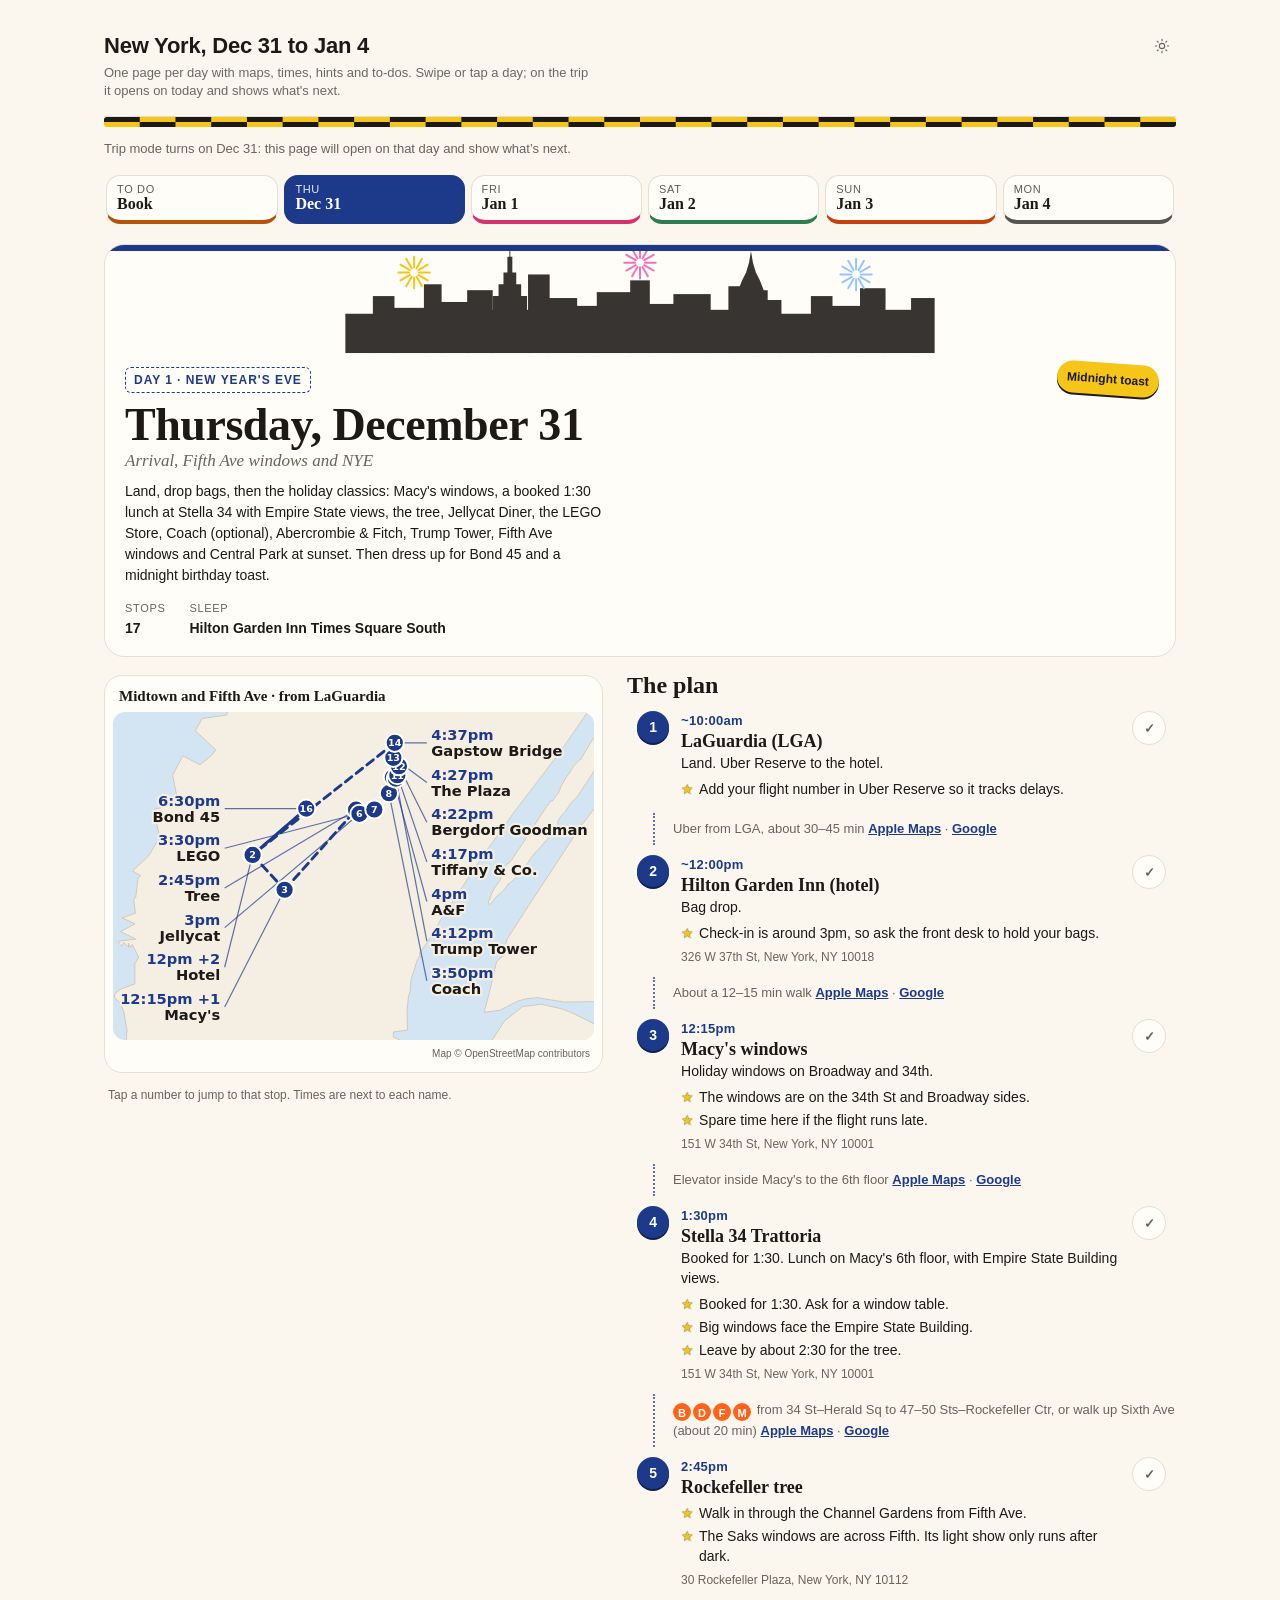
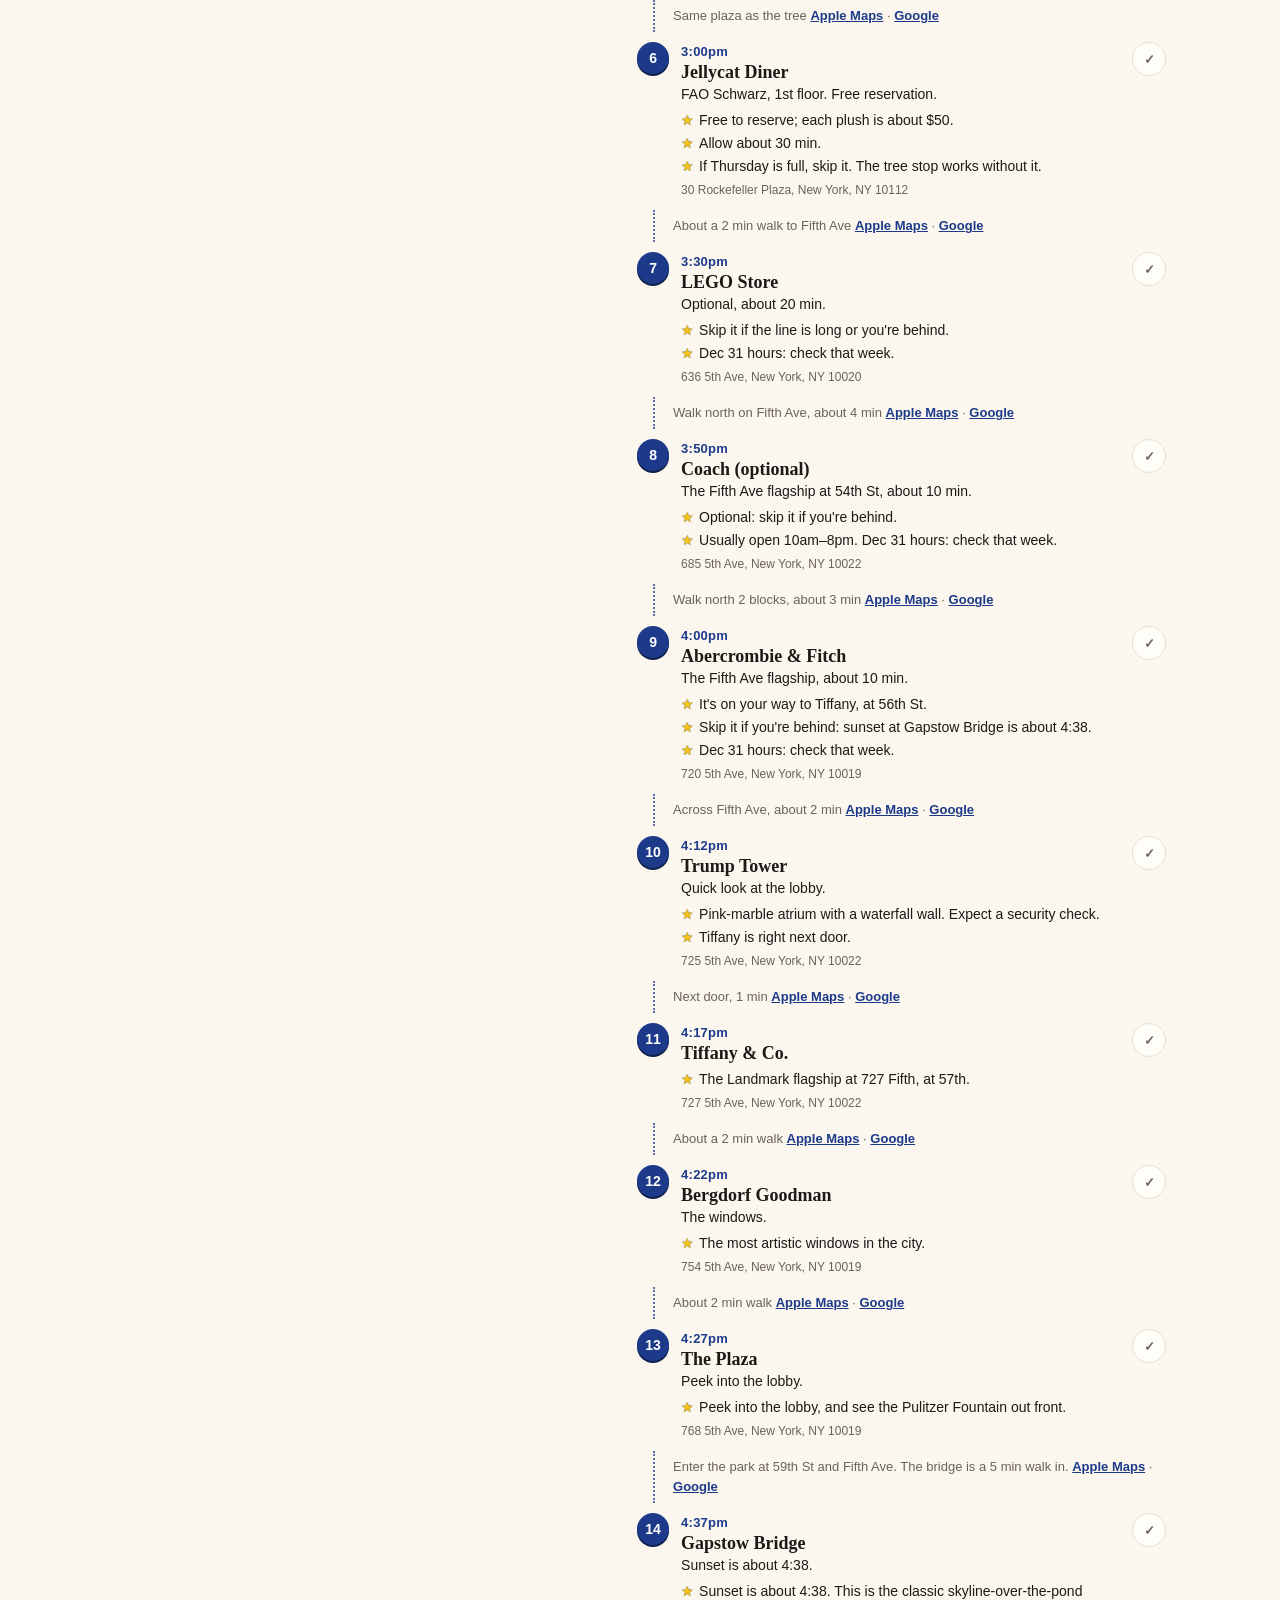
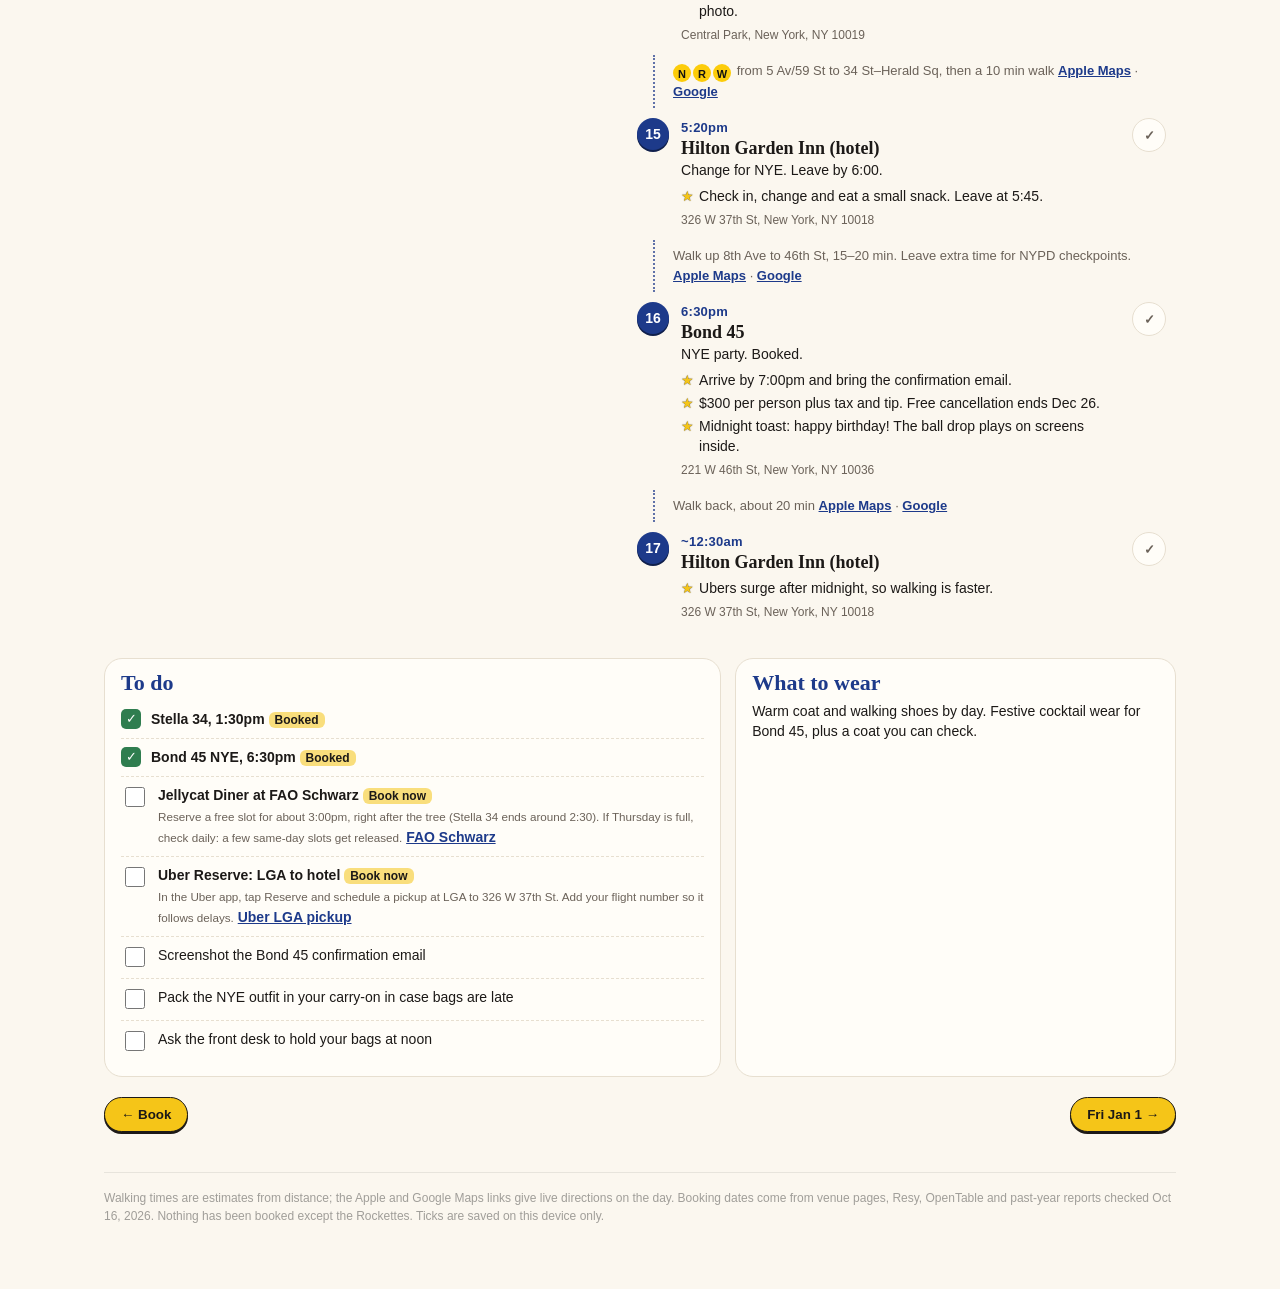
==== commit 572d270a: "Update trip plan: Claude PDF changes, Stella 1:30, Fifth Ave and Wall St stops, Jan 1-3 food swaps, " ====
--- a/index.html
+++ b/index.html
@@ -1266,7 +1266,7 @@
 .water{fill:var(--water)}.land{fill:var(--land);stroke:var(--landstroke);stroke-width:.7;vector-effect:non-scaling-stroke}
 .pinc{stroke:#fff;stroke-width:2;vector-effect:non-scaling-stroke}.pinn{fill:#fff;text-anchor:middle;font-weight:800;font-family:system-ui,sans-serif}
 .dpin{cursor:pointer}.dpin:focus-visible .pinc{stroke:var(--taxi);stroke-width:4}.dpin.is-done{opacity:.4}.dpin.is-now .pinc{stroke:var(--taxi);stroke-width:4}
-.lbl{fill:var(--ink);font-weight:650;font-family:system-ui,sans-serif}.halo,.halo tspan{fill:var(--land)!important;stroke:var(--land);stroke-width:4px;stroke-linejoin:round}.lt{font-weight:800}
+.lbl{fill:var(--ink);font-weight:650;font-family:system-ui,sans-serif}.halo,.halo tspan{fill:var(--land)!important;stroke:var(--land);stroke-linejoin:round}.lt{font-weight:800}
 .mapnote{font-size:12px;color:var(--muted);margin:0 4px}
 .h3{font-family:var(--disp);font-size:24px;margin:0 0 6px}
 .stops{list-style:none;margin:0;padding:0}
@@ -1299,41 +1299,45 @@
 .pn{color:#1c1917;border-color:#1c1917}
 @media print{.dtabs,.pnav,.live,.done{display:none}.dpanel[hidden]{display:block!important}.dpanel{break-before:page}.maps{position:static}}
 @media (prefers-reduced-motion:reduce){.stop .row{transition:none}}
+
+.tiles{filter:saturate(.75)}.tiles image{pointer-events:none}.mapattr{font-size:10px;color:var(--muted);text-align:right;padding:4px 4px 0}
+:root[data-theme=dark] .tiles{filter:invert(1) hue-rotate(180deg) brightness(.85)}
+@media (prefers-color-scheme:dark){:root:not([data-theme]) .tiles{filter:invert(1) hue-rotate(180deg) brightness(.85)}}
 </style><div class="trip"><svg width="0" height="0" style="position:absolute" aria-hidden="true"><defs><g id="landshapes"><path d="M154.7,1275.6 L154.8,1275.6 L155.6,1275.6 L156.4,1275.7 L157.0,1275.8 L160.0,1278.8 L160.4,1281.9 L156.8,1282.1 L153.6,1278.8 L153.6,1278.4 L153.7,1278.2 L153.7,1277.9 L153.3,1277.8 L153.0,1277.6 L152.9,1277.6 L152.9,1277.3 L153.0,1277.1 L153.1,1277.0 L153.2,1277.0 L153.5,1276.9 L153.8,1277.0 L153.9,1276.8 L153.9,1276.7 L153.9,1276.5 L153.9,1276.3 L153.8,1276.0 L153.7,1275.8 L153.4,1275.6 L153.2,1275.3 L153.0,1275.2 L152.8,1275.0 L152.6,1274.8 L152.5,1274.7 L152.4,1274.6 L152.3,1274.5 L152.2,1274.2 L152.1,1274.1 L152.1,1274.0 L152.1,1273.8 L152.2,1273.7 L152.8,1274.0 L153.1,1274.3 L153.5,1274.7 L154.0,1274.9 L154.2,1275.1 L154.5,1275.5 L154.7,1275.6 Z" class="land"/><path d="M-333.9,831.7 L-335.2,831.9 L-336.2,831.7 L-337.0,831.4 L-337.8,830.9 L-338.4,830.5 L-338.9,830.4 L-339.4,830.2 L-339.8,830.0 L-340.2,829.9 L-340.6,829.7 L-340.9,829.6 L-341.3,829.4 L-341.4,828.9 L-341.6,828.4 L-341.6,827.6 L-341.7,826.9 L-341.7,826.3 L-341.7,824.5 L-341.8,823.6 L-342.0,822.8 L-342.4,820.0 L-342.6,818.5 L-342.8,817.1 L-342.9,816.0 L-342.9,814.8 L-327.3,817.4 L-327.2,817.7 L-327.0,818.1 L-326.7,818.4 L-326.6,818.6 L-326.4,818.8 L-326.1,819.1 L-325.7,819.6 L-325.1,820.2 L-324.8,820.7 L-325.4,821.1 L-326.0,821.2 L-326.6,821.6 L-327.0,822.0 L-327.3,822.6 L-327.6,823.3 L-327.7,823.9 L-327.8,824.3 L-328.0,824.7 L-328.2,824.9 L-328.6,825.1 L-329.2,825.2 L-329.5,825.2 L-329.8,825.5 L-329.9,825.9 L-330.3,826.6 L-330.5,827.3 L-330.7,828.4 L-331.0,829.8 L-332.7,830.5 L-333.3,831.0 L-333.9,831.7 Z" class="land"/><path d="M12.5,791.2 L49.5,809.5 L52.9,811.0 L55.5,812.7 L57.1,813.3 L60.1,819.0 L61.4,821.2 L59.1,833.6 L54.1,848.6 L51.6,856.6 L52.8,860.7 L54.8,916.9 L65.3,946.2 L67.7,950.4 L85.6,962.6 L93.3,976.9 L109.1,1002.5 L112.0,1001.4 L116.9,1011.5 L127.8,1034.0 L139.9,1041.9 L143.3,1069.0 L146.9,1078.4 L113.7,1114.2 L62.9,1176.4 L46.4,1200.9 L47.7,1202.0 L49.0,1202.9 L50.6,1203.8 L51.9,1204.8 L52.5,1204.6 L52.1,1205.5 L51.3,1205.9 L49.6,1203.8 L38.8,1206.9 L36.3,1210.0 L-5.3,1262.9 L-47.8,1296.9 L-58.5,1314.1 L-64.5,1319.7 L-90.1,1354.3 L-124.6,1385.3 L-138.1,1386.2 L-148.7,1389.3 L-157.6,1400.4 L-182.7,1424.2 L-242.0,1490.5 L-249.3,1463.3 L-237.7,1460.3 L-215.3,1454.1 L-210.8,1443.9 L-211.7,1444.0 L-214.1,1446.7 L-214.9,1449.0 L-214.9,1449.2 L-215.4,1452.2 L-202.1,1432.9 L-202.8,1433.8 L-203.3,1438.4 L-205.8,1439.7 L-207.6,1441.0 L-209.8,1441.9 L-192.3,1426.9 L-192.3,1412.4 L-199.8,1399.0 L-217.4,1391.4 L-233.3,1397.1 L-231.5,1400.7 L-235.3,1399.0 L-232.6,1404.3 L-239.9,1399.0 L-239.6,1404.0 L-238.2,1405.5 L-241.8,1404.5 L-237.6,1408.4 L-243.5,1406.3 L-243.8,1406.9 L-243.1,1407.9 L-241.4,1407.4 L-239.9,1408.2 L-239.4,1410.4 L-239.3,1410.8 L-244.2,1407.2 L-245.3,1408.8 L-247.6,1409.9 L-243.5,1413.6 L-246.5,1411.2 L-245.2,1414.5 L-247.3,1412.7 L-246.1,1417.9 L-248.1,1418.7 L-252.6,1415.7 L-249.6,1419.4 L-250.3,1419.0 L-250.6,1422.6 L-256.1,1418.6 L-257.0,1418.8 L-256.4,1420.1 L-257.1,1421.9 L-257.4,1423.4 L-257.7,1424.2 L-257.0,1425.5 L-256.8,1427.1 L-255.8,1428.1 L-255.9,1428.9 L-255.2,1429.9 L-254.8,1431.3 L-254.7,1431.7 L-255.1,1432.4 L-255.0,1433.7 L-256.8,1437.3 L-252.0,1448.2 L-263.8,1448.9 L-273.6,1458.3 L-292.6,1473.9 L-299.3,1477.3 L-300.9,1478.3 L-309.6,1487.5 L-311.9,1490.8 L-321.8,1496.9 L-336.6,1506.8 L-345.4,1508.1 L-350.8,1510.8 L-360.7,1517.2 L-382.9,1532.2 L-415.1,1554.5 L-420.9,1550.0 L-423.3,1548.7 L-436.5,1548.2 L-465.5,1574.1 L-468.4,1577.8 L-486.9,1601.1 L-505.8,1605.1 L-514.2,1601.0 L-515.2,1592.1 L-537.2,1595.9 L-557.0,1606.4 L-565.9,1615.5 L-568.6,1620.0 L-570.7,1623.1 L-572.1,1624.8 L-576.3,1630.3 L-584.7,1634.1 L-595.0,1648.9 L-602.7,1651.7 L-612.0,1653.4 L-617.1,1653.7 L-622.2,1655.1 L-633.9,1656.0 L-642.7,1655.3 L-646.4,1655.8 L-648.9,1656.3 L-651.7,1657.6 L-652.1,1657.3 L-654.2,1657.4 L-673.0,1664.8 L-681.3,1669.2 L-693.6,1682.2 L-698.9,1682.6 L-706.3,1682.8 L-718.9,1685.6 L-734.9,1689.8 L-744.7,1675.6 L-754.4,1667.4 L-764.0,1642.3 L-760.7,1617.3 L-757.7,1615.3 L-760.2,1609.6 L-753.7,1601.2 L-753.5,1597.9 L-747.4,1585.3 L-744.2,1582.7 L-740.7,1578.0 L-736.7,1579.6 L-734.7,1572.1 L-723.9,1574.2 L-726.3,1566.9 L-719.9,1561.7 L-706.9,1560.7 L-697.6,1547.7 L-707.3,1534.3 L-707.4,1528.5 L-709.3,1523.1 L-708.0,1507.1 L-707.4,1501.2 L-705.9,1498.0 L-704.8,1493.1 L-703.0,1488.3 L-701.8,1483.9 L-704.0,1470.1 L-704.0,1467.2 L-704.9,1464.0 L-706.6,1462.9 L-707.2,1461.2 L-707.9,1459.5 L-709.3,1458.0 L-710.7,1456.3 L-712.8,1454.5 L-712.9,1452.9 L-714.5,1450.1 L-716.8,1451.4 L-719.0,1450.3 L-717.1,1447.9 L-715.0,1443.2 L-716.1,1440.9 L-718.9,1435.1 L-719.5,1428.9 L-722.6,1422.0 L-729.2,1411.2 L-703.1,1390.5 L-697.1,1386.8 L-692.8,1382.9 L-688.5,1378.6 L-683.3,1371.5 L-678.8,1369.4 L-678.5,1362.4 L-671.3,1355.3 L-669.5,1356.1 L-667.0,1358.0 L-662.7,1355.6 L-659.0,1349.0 L-652.3,1340.3 L-647.2,1339.1 L-646.1,1336.9 L-641.3,1335.7 L-634.1,1335.8 L-618.7,1340.0 L-612.9,1339.9 L-610.7,1339.5 L-607.3,1339.0 L-605.4,1344.6 L-601.8,1340.9 L-601.1,1341.9 L-599.4,1337.0 L-583.0,1332.8 L-577.7,1334.5 L-574.9,1332.3 L-574.4,1330.8 L-573.0,1330.0 L-572.3,1329.5 L-572.6,1327.7 L-570.9,1325.9 L-570.1,1324.4 L-569.1,1321.6 L-568.7,1318.3 L-569.4,1317.5 L-568.5,1315.2 L-567.1,1312.9 L-565.8,1310.7 L-566.1,1308.9 L-566.5,1307.1 L-565.9,1304.2 L-565.4,1301.2 L-566.5,1296.6 L-566.7,1293.2 L-565.1,1289.1 L-563.8,1282.3 L-560.2,1273.4 L-558.5,1268.0 L-557.1,1263.9 L-555.4,1259.6 L-554.7,1255.5 L-551.7,1251.5 L-547.5,1228.6 L-547.6,1222.8 L-547.3,1216.5 L-545.1,1213.5 L-545.3,1210.6 L-543.2,1205.9 L-542.7,1193.8 L-541.5,1190.8 L-539.4,1188.2 L-538.5,1184.3 L-538.0,1180.3 L-537.0,1177.7 L-536.4,1176.2 L-535.8,1171.1 L-535.5,1164.9 L-534.4,1160.8 L-534.7,1155.1 L-536.1,1146.2 L-534.2,1143.4 L-527.4,1132.1 L-525.1,1128.9 L-523.9,1126.6 L-523.4,1124.0 L-515.0,1115.6 L-513.1,1110.2 L-509.5,1104.2 L-506.6,1098.0 L-504.4,1092.3 L-510.1,1066.8 L-519.5,974.1 L-519.0,970.2 L-518.9,966.2 L-519.5,960.8 L-520.5,956.3 L-518.1,955.2 L-520.7,952.1 L-521.5,947.9 L-521.9,942.6 L-521.8,937.6 L-520.8,932.1 L-520.5,925.7 L-518.0,901.5 L-518.5,897.8 L-519.2,897.4 L-517.4,897.2 L-517.3,891.4 L-517.4,890.8 L-515.3,889.3 L-508.5,881.2 L-503.7,880.1 L-501.6,875.9 L-498.3,871.0 L-494.6,868.3 L-494.2,865.7 L-491.5,857.4 L-490.4,855.7 L-485.4,852.3 L-449.2,816.8 L-446.8,817.2 L-445.7,818.7 L-444.6,821.2 L-445.4,821.2 L-445.5,821.9 L-444.1,824.5 L-442.2,826.5 L-443.6,823.4 L-443.5,820.9 L-441.8,822.5 L-440.9,821.9 L-441.2,819.3 L-442.4,815.6 L-442.5,813.0 L-439.0,811.8 L-433.1,812.5 L-430.3,811.8 L-429.0,813.5 L-423.0,813.7 L-422.8,811.2 L-421.9,812.7 L-421.8,820.4 L-423.3,822.0 L-423.4,824.4 L-424.2,827.9 L-423.2,824.8 L-421.3,823.9 L-418.8,826.5 L-417.8,825.1 L-415.9,823.1 L-413.2,822.0 L-411.7,823.6 L-411.1,825.6 L-411.1,820.2 L-406.6,820.6 L-406.1,817.7 L-406.7,812.7 L-404.7,810.2 L-401.1,809.9 L-395.3,814.5 L-394.5,819.3 L-391.9,820.8 L-393.2,822.4 L-391.6,823.3 L-387.9,821.7 L-388.5,824.6 L-388.9,826.9 L-388.1,829.4 L-387.8,832.4 L-388.3,834.2 L-392.1,836.0 L-394.4,837.3 L-389.9,834.5 L-387.9,833.3 L-386.5,829.9 L-362.8,832.8 L-351.8,841.1 L-341.1,848.0 L-335.8,847.7 L-332.3,852.2 L-320.0,852.6 L-309.6,856.9 L-302.4,854.1 L-289.2,855.5 L-284.8,854.8 L-263.7,846.7 L-259.1,842.8 L-247.9,836.3 L-217.3,830.8 L-200.3,832.0 L-188.5,844.3 L-185.4,832.8 L-175.0,839.1 L-169.8,833.5 L-165.3,831.0 L-163.2,831.5 L-155.3,831.7 L-149.9,830.9 L-145.4,825.8 L-139.7,827.0 L-129.0,817.2 L-88.4,807.3 L-74.6,807.6 L-15.1,793.4 Z" class="land"/><path d="M1113.5,1106.8 L1113.1,1107.2 L1113.1,1107.5 L1113.4,1108.2 L1114.5,1108.9 L1115.5,1109.5 L1116.6,1109.9 L1117.1,1109.3 L1117.4,1109.3 L1117.6,1109.3 L1118.1,1109.6 L1118.4,1109.8 L1118.9,1109.7 L1119.2,1109.2 L1119.9,1109.6 L1120.6,1110.3 L1120.8,1111.7 L1120.5,1111.7 L1120.4,1111.9 L1120.4,1112.1 L1120.6,1112.6 L1121.2,1113.1 L1121.7,1113.0 L1124.1,1114.4 L1124.1,1114.7 L1124.2,1115.0 L1124.1,1115.3 L1124.2,1115.6 L1124.2,1115.9 L1124.6,1116.3 L1125.1,1116.3 L1125.5,1116.4 L1126.1,1116.7 L1126.2,1116.4 L1126.8,1116.4 L1127.3,1116.7 L1127.7,1117.1 L1127.8,1117.6 L1127.9,1118.0 L1128.4,1118.6 L1128.7,1119.0 L1128.9,1119.0 L1129.0,1118.8 L1129.1,1118.5 L1129.4,1118.4 L1129.7,1118.4 L1129.9,1118.9 L1129.9,1119.9 L1129.7,1120.4 L1129.4,1121.1 L1129.3,1121.7 L1129.5,1122.2 L1129.5,1122.7 L1131.0,1123.2 L1131.3,1123.2 L1131.6,1123.2 L1131.7,1123.2 L1132.0,1123.6 L1131.8,1123.8 L1131.7,1124.0 L1131.7,1124.4 L1131.8,1124.7 L1131.5,1124.9 L1131.2,1125.0 L1131.1,1124.9 L1130.9,1124.8 L1130.9,1124.4 L1130.6,1124.3 L1130.1,1124.4 L1129.7,1124.6 L1129.6,1125.0 L1129.8,1125.4 L1129.8,1125.9 L1129.7,1126.6 L1129.4,1126.7 L1128.9,1126.4 L1129.1,1126.0 L1129.2,1125.5 L1129.0,1125.0 L1128.7,1124.5 L1128.1,1124.1 L1127.5,1123.8 L1127.0,1123.6 L1126.6,1123.7 L1127.0,1124.2 L1126.9,1124.6 L1126.9,1124.9 L1126.5,1125.2 L1126.1,1125.1 L1125.9,1124.8 L1125.6,1124.4 L1125.8,1123.9 L1125.7,1123.6 L1125.2,1123.8 L1125.0,1124.2 L1124.5,1124.7 L1124.9,1125.0 L1125.1,1125.5 L1125.2,1126.0 L1125.6,1126.4 L1125.9,1126.8 L1125.6,1127.1 L1125.2,1127.6 L1124.5,1128.0 L1124.6,1128.2 L1124.9,1128.4 L1125.3,1128.2 L1125.4,1127.8 L1126.1,1127.8 L1126.6,1127.9 L1127.4,1128.1 L1127.8,1128.1 L1128.1,1127.8 L1128.4,1128.0 L1128.8,1128.2 L1129.1,1128.3 L1129.5,1128.4 L1129.8,1128.2 L1130.1,1127.9 L1130.4,1127.7 L1130.6,1127.5 L1130.8,1127.5 L1130.9,1127.7 L1131.0,1128.1 L1131.5,1128.1 L1131.6,1128.2 L1132.0,1128.3 L1132.0,1128.6 L1131.8,1129.1 L1131.8,1129.4 L1131.8,1129.8 L1132.2,1129.8 L1132.2,1130.4 L1132.3,1131.1 L1132.4,1131.7 L1132.4,1132.1 L1132.3,1132.5 L1132.3,1133.0 L1132.4,1133.4 L1132.5,1133.8 L1132.5,1134.3 L1132.1,1134.8 L1131.7,1135.0 L1131.2,1135.2 L1130.7,1135.5 L1130.1,1135.5 L1129.3,1135.5 L1128.8,1135.6 L1128.1,1136.0 L1127.6,1135.9 L1127.4,1135.4 L1127.0,1135.6 L1126.6,1135.9 L1126.1,1136.4 L1125.6,1136.6 L1125.0,1136.6 L1124.5,1136.5 L1123.8,1136.4 L1123.3,1135.9 L1122.7,1135.8 L1122.0,1136.0 L1121.8,1136.4 L1121.7,1136.8 L1121.6,1137.3 L1121.3,1137.7 L1121.4,1138.1 L1121.9,1138.0 L1122.6,1137.6 L1123.1,1137.4 L1123.5,1137.2 L1123.9,1137.4 L1124.2,1137.7 L1124.7,1137.7 L1125.3,1137.6 L1125.5,1137.3 L1125.8,1136.8 L1126.3,1136.5 L1126.7,1136.8 L1127.2,1136.9 L1127.7,1136.9 L1128.3,1137.0 L1128.6,1137.1 L1129.0,1137.3 L1129.0,1137.8 L1128.7,1138.2 L1128.2,1138.8 L1128.1,1139.4 L1127.9,1139.8 L1127.4,1140.1 L1126.9,1140.1 L1126.3,1140.1 L1125.8,1140.0 L1125.6,1139.8 L1125.1,1139.8 L1124.3,1140.0 L1123.4,1140.0 L1122.9,1140.3 L1122.4,1140.2 L1121.8,1140.0 L1121.4,1139.6 L1121.0,1139.5 L1120.6,1139.6 L1120.5,1139.3 L1120.1,1139.2 L1119.4,1139.4 L1118.9,1139.6 L1118.3,1139.5 L1117.9,1139.5 L1117.6,1139.6 L1117.3,1139.9 L1116.8,1139.8 L1116.6,1139.6 L1116.3,1139.4 L1116.0,1139.4 L1115.7,1139.3 L1115.4,1139.3 L1115.1,1139.0 L1114.8,1138.7 L1114.5,1138.5 L1114.2,1138.5 L1113.9,1138.6 L1113.7,1138.6 L1113.5,1138.4 L1113.2,1138.2 L1112.8,1138.1 L1112.6,1137.8 L1112.4,1137.6 L1111.9,1137.6 L1111.8,1137.9 L1111.2,1137.9 L1111.0,1137.6 L1111.0,1137.5 L1111.0,1137.1 L1111.0,1136.9 L1111.1,1136.6 L1111.0,1136.5 L1110.7,1136.3 L1110.7,1136.0 L1110.5,1135.8 L1110.3,1135.5 L1110.1,1135.4 L1109.6,1134.9 L1109.1,1134.5 L1108.5,1134.3 L1107.1,1133.2 L1107.2,1132.7 L1106.9,1132.2 L1106.5,1131.8 L1106.3,1131.7 L1105.5,1131.5 L1105.0,1131.0 L1104.7,1130.6 L1104.6,1129.8 L1104.5,1129.0 L1104.5,1128.0 L1104.5,1127.7 L1104.6,1127.0 L1101.1,1122.7 L1100.9,1123.3 L1100.3,1123.7 L1099.9,1124.2 L1099.4,1124.9 L1098.8,1125.0 L1098.7,1124.6 L1099.0,1124.0 L1099.6,1123.5 L1100.4,1122.8 L1101.0,1122.3 L1101.2,1121.7 L1100.9,1121.0 L1100.4,1120.6 L1099.6,1120.1 L1099.1,1119.5 L1098.4,1119.1 L1097.6,1119.0 L1096.9,1118.8 L1096.0,1118.5 L1095.0,1118.8 L1094.5,1119.5 L1094.4,1120.0 L1094.5,1120.6 L1094.4,1121.2 L1094.2,1121.8 L1093.6,1122.5 L1093.4,1122.9 L1093.1,1123.5 L1092.6,1123.5 L1092.1,1123.0 L1092.3,1122.6 L1092.6,1122.1 L1092.8,1121.7 L1093.4,1121.6 L1092.2,1121.3 L1092.2,1121.0 L1091.1,1120.5 L1090.4,1120.0 L1090.2,1119.8 L1090.1,1119.3 L1090.0,1118.8 L1089.7,1118.9 L1089.4,1118.6 L1089.1,1118.2 L1089.0,1117.8 L1088.8,1117.4 L1088.3,1117.5 L1087.9,1117.5 L1087.6,1117.2 L1087.2,1117.2 L1087.1,1117.1 L1086.8,1116.7 L1086.6,1116.6 L1086.4,1116.5 L1086.1,1116.3 L1086.0,1116.1 L1085.7,1115.9 L1085.5,1115.9 L1085.2,1115.8 L1085.0,1115.7 L1084.8,1115.7 L1084.6,1115.6 L1084.3,1115.5 L1084.0,1115.5 L1083.8,1115.5 L1083.4,1115.4 L1083.1,1115.4 L1082.7,1115.5 L1082.3,1115.5 L1082.0,1115.5 L1081.6,1115.7 L1081.4,1115.8 L1081.5,1115.5 L1081.7,1115.1 L1081.8,1114.8 L1081.8,1114.3 L1081.9,1114.0 L1081.9,1113.6 L1082.0,1113.2 L1082.3,1113.1 L1082.5,1112.8 L1082.4,1112.4 L1082.4,1112.0 L1082.6,1111.5 L1082.8,1111.0 L1083.2,1110.7 L1083.6,1110.6 L1083.6,1110.3 L1083.8,1109.9 L1084.1,1109.7 L1084.6,1109.6 L1085.0,1109.7 L1085.6,1109.8 L1085.9,1109.4 L1086.0,1108.8 L1086.5,1108.4 L1086.8,1108.1 L1087.2,1108.1 L1087.6,1108.2 L1088.3,1108.7 L1088.8,1108.5 L1088.9,1108.2 L1088.9,1108.0 L1089.2,1107.5 L1089.9,1107.0 L1090.3,1107.1 L1090.6,1107.1 L1091.3,1106.9 L1091.8,1106.4 L1092.8,1105.6 L1092.8,1105.0 L1093.1,1104.4 L1093.5,1104.4 L1094.0,1104.4 L1094.3,1103.7 L1094.6,1103.3 L1095.1,1102.8 L1096.0,1102.2 L1096.7,1101.8 L1097.2,1101.4 L1098.3,1100.8 L1099.2,1100.5 L1100.0,1100.3 L1100.8,1100.0 L1101.4,1099.6 L1102.3,1099.4 L1103.0,1099.1 L1103.5,1099.1 L1104.4,1099.2 L1105.5,1099.4 L1106.1,1099.8 L1106.8,1100.3 L1107.4,1100.6 L1108.1,1100.9 L1108.8,1101.1 L1109.5,1101.4 L1110.2,1101.8 L1110.6,1102.4 L1111.3,1103.2 L1111.8,1103.9 L1112.0,1104.4 L1112.3,1104.7 L1112.8,1105.3 L1113.4,1105.7 L1113.6,1106.0 L1113.8,1106.1 L1113.9,1106.5 L1113.5,1106.8 Z" class="land"/><path d="M1218.0,1051.1 L1224.9,1058.4 L1229.4,1057.9 L1230.8,1062.2 L1233.8,1065.7 L1233.5,1066.4 L1233.2,1066.9 L1233.0,1067.4 L1233.0,1068.0 L1233.1,1068.3 L1233.4,1068.7 L1233.6,1069.1 L1233.4,1069.5 L1233.2,1069.8 L1233.0,1070.5 L1233.0,1070.8 L1233.0,1071.3 L1233.1,1071.8 L1233.3,1072.3 L1233.5,1072.9 L1233.5,1073.2 L1233.7,1073.8 L1233.8,1074.1 L1233.9,1074.8 L1233.7,1075.1 L1233.5,1075.4 L1233.2,1075.6 L1233.2,1075.8 L1233.1,1076.3 L1233.3,1076.5 L1233.2,1076.8 L1232.9,1076.6 L1232.5,1076.6 L1232.5,1076.9 L1232.7,1077.1 L1233.0,1077.4 L1233.2,1077.6 L1233.3,1077.9 L1232.9,1078.0 L1232.7,1077.8 L1232.6,1077.7 L1232.3,1077.8 L1232.2,1078.0 L1232.1,1078.3 L1232.1,1078.6 L1232.1,1078.8 L1232.2,1078.9 L1232.0,1078.9 L1231.9,1078.8 L1231.8,1079.0 L1231.8,1079.3 L1231.9,1079.6 L1232.0,1079.9 L1232.0,1080.2 L1232.0,1080.7 L1231.7,1080.9 L1231.6,1081.3 L1231.6,1081.7 L1231.7,1082.1 L1231.8,1082.5 L1231.9,1082.9 L1231.7,1083.1 L1231.4,1083.3 L1231.3,1083.5 L1231.3,1083.8 L1231.0,1084.2 L1230.6,1084.3 L1230.1,1084.6 L1229.7,1084.8 L1229.3,1085.0 L1229.1,1085.3 L1228.9,1085.5 L1228.5,1085.5 L1228.2,1085.3 L1227.9,1085.3 L1227.7,1085.3 L1227.3,1085.5 L1227.0,1085.8 L1226.8,1086.1 L1226.5,1086.6 L1226.4,1086.8 L1226.3,1087.2 L1226.4,1087.5 L1226.1,1087.9 L1225.4,1087.1 L1225.2,1086.8 L1224.5,1086.4 L1224.0,1086.1 L1223.2,1085.5 L1223.2,1085.3 L1223.3,1085.1 L1223.2,1084.9 L1223.1,1084.7 L1223.0,1084.4 L1222.9,1084.2 L1222.4,1083.5 L1221.8,1082.7 L1221.5,1082.1 L1220.9,1081.4 L1219.8,1080.2 L1219.5,1079.9 L1218.4,1078.0 L1213.2,1073.7 L1210.7,1064.8 L1214.0,1050.6 L1218.0,1051.1 Z" class="land"/><path d="M1427.4,992.6 L1431.2,994.6 L1434.1,995.4 L1434.5,998.0 L1434.5,1003.2 L1434.6,1004.6 L1437.2,1007.0 L1442.3,1007.7 L1452.8,1009.7 L1458.7,1016.9 L1461.9,1015.8 L1465.0,1016.0 L1468.2,1016.1 L1470.6,1016.3 L1473.5,1016.6 L1475.6,1016.0 L1477.0,1017.0 L1479.1,1016.8 L1512.9,1005.9 L1554.9,1091.0 L1553.2,1093.0 L1553.4,1093.2 L1551.6,1093.9 L1546.9,1097.2 L1545.5,1098.8 L1544.3,1095.0 L1542.6,1095.1 L1542.7,1095.2 L1541.5,1095.7 L1540.9,1095.6 L1540.3,1095.2 L1539.1,1096.0 L1539.8,1097.3 L1544.8,1097.2 L1544.8,1099.9 L1548.4,1095.1 L1547.8,1096.6 L1550.5,1094.7 L1549.6,1094.5 L1557.4,1108.5 L1554.0,1109.9 L1552.0,1109.1 L1549.2,1109.2 L1546.6,1109.4 L1543.3,1109.0 L1540.1,1107.7 L1537.0,1107.1 L1532.1,1107.7 L1522.9,1109.5 L1513.8,1112.1 L1499.4,1121.8 L1489.4,1129.3 L1484.7,1130.7 L1479.6,1131.0 L1474.5,1130.5 L1470.6,1129.2 L1466.2,1128.0 L1457.6,1126.5 L1444.2,1126.6 L1424.0,1131.1 L1410.0,1132.5 L1401.5,1133.4 L1394.6,1133.8 L1386.0,1135.0 L1381.8,1135.6 L1371.6,1138.4 L1363.9,1139.2 L1356.7,1141.5 L1344.5,1145.7 L1329.8,1150.1 L1325.3,1150.2 L1318.4,1152.0 L1312.1,1153.3 L1305.2,1155.0 L1300.3,1156.7 L1294.0,1157.5 L1287.2,1159.8 L1277.7,1161.6 L1268.9,1163.9 L1257.0,1167.0 L1247.0,1169.8 L1236.0,1172.4 L1203.8,1180.1 L1174.0,1190.8 L1145.4,1202.5 L1127.1,1208.8 L1100.4,1223.0 L1055.2,1244.5 L1035.4,1252.9 L1019.1,1261.1 L996.1,1273.2 L986.8,1274.4 L978.1,1277.6 L971.4,1281.0 L964.6,1283.4 L956.9,1287.0 L951.2,1289.3 L946.2,1291.1 L942.7,1292.7 L939.4,1293.8 L936.6,1295.1 L934.2,1296.4 L932.2,1297.4 L928.7,1299.1 L920.7,1303.2 L919.0,1304.2 L917.8,1305.5 L916.0,1305.1 L914.0,1305.4 L912.0,1306.3 L910.4,1307.3 L908.7,1309.0 L907.2,1308.4 L905.1,1308.4 L903.2,1309.4 L901.2,1310.6 L899.1,1311.6 L897.4,1312.5 L896.0,1312.8 L894.0,1313.3 L892.1,1314.0 L890.0,1315.1 L888.2,1316.1 L887.3,1316.3 L885.2,1316.3 L883.5,1316.7 L881.8,1317.6 L880.0,1318.7 L878.3,1319.5 L876.7,1320.4 L874.9,1320.8 L873.3,1320.7 L871.5,1321.5 L869.8,1322.4 L868.1,1323.3 L866.6,1324.1 L865.3,1325.0 L863.3,1324.8 L861.5,1325.0 L859.7,1325.5 L858.3,1326.2 L856.8,1327.0 L855.3,1328.0 L853.6,1328.9 L852.2,1329.7 L851.4,1329.5 L850.0,1328.9 L848.3,1329.4 L846.3,1330.4 L844.3,1331.4 L842.8,1332.4 L842.4,1332.8 L841.4,1331.4 L839.6,1330.9 L837.4,1330.9 L835.6,1331.6 L833.6,1332.6 L831.2,1333.2 L828.4,1333.7 L826.7,1334.0 L808.0,1335.7 L683.6,1398.3 L650.8,1414.5 L649.1,1349.7 L668.7,1330.5 L682.1,1328.7 L715.5,1303.2 L744.0,1299.0 L775.9,1279.2 L784.0,1284.5 L785.3,1287.5 L793.9,1289.9 L802.2,1297.4 L816.9,1293.3 L825.9,1295.2 L849.0,1279.1 L854.8,1268.4 L873.2,1265.3 L881.9,1265.7 L896.9,1263.2 L900.7,1266.1 L903.7,1263.5 L906.3,1264.1 L908.1,1263.8 L909.6,1262.8 L911.5,1262.0 L913.6,1261.7 L915.5,1262.0 L917.3,1262.3 L919.2,1262.3 L921.0,1262.4 L923.3,1262.3 L925.0,1262.3 L936.7,1257.6 L1023.1,1199.7 L1101.8,1184.2 L1106.3,1179.2 L1151.4,1161.0 L1174.0,1151.0 L1192.0,1148.1 L1199.4,1140.2 L1204.3,1139.4 L1210.4,1134.8 L1214.6,1132.5 L1219.5,1128.7 L1226.4,1124.5 L1228.9,1125.3 L1227.0,1121.5 L1228.3,1119.8 L1229.1,1121.7 L1233.4,1122.9 L1234.9,1114.9 L1236.1,1116.2 L1240.2,1118.1 L1245.1,1121.3 L1247.6,1122.7 L1250.8,1124.1 L1251.6,1128.5 L1252.1,1131.6 L1252.4,1130.9 L1251.9,1125.1 L1254.6,1126.3 L1258.7,1128.3 L1259.3,1125.1 L1253.9,1122.1 L1246.1,1117.9 L1244.1,1117.0 L1242.2,1114.1 L1243.0,1112.3 L1242.3,1111.6 L1242.6,1111.3 L1243.1,1110.2 L1244.1,1109.0 L1244.6,1107.3 L1246.1,1104.9 L1247.2,1104.1 L1250.9,1103.2 L1253.8,1104.8 L1254.1,1105.0 L1257.2,1107.1 L1257.6,1107.8 L1259.9,1111.4 L1259.9,1115.1 L1260.6,1117.9 L1261.0,1118.9 L1261.5,1119.0 L1266.8,1112.7 L1264.8,1113.0 L1265.8,1110.6 L1262.4,1109.4 L1263.7,1106.8 L1260.8,1106.4 L1258.6,1100.7 L1255.2,1096.4 L1254.7,1094.5 L1254.9,1096.0 L1255.9,1092.9 L1257.9,1090.4 L1258.8,1090.0 L1259.7,1089.5 L1260.8,1088.4 L1261.5,1087.8 L1262.0,1087.2 L1262.7,1086.4 L1263.1,1085.7 L1264.7,1083.8 L1268.9,1083.7 L1274.0,1081.7 L1278.1,1081.6 L1285.3,1081.8 L1301.3,1080.4 L1307.9,1077.2 L1310.6,1077.0 L1312.7,1076.8 L1314.9,1075.1 L1318.7,1072.0 L1320.9,1070.2 L1327.0,1064.0 L1332.1,1058.9 L1339.4,1058.3 L1336.8,1062.1 L1334.5,1065.8 L1333.3,1068.8 L1325.7,1076.9 L1323.3,1079.6 L1321.4,1082.8 L1319.0,1091.2 L1318.1,1095.4 L1318.6,1100.2 L1318.8,1105.8 L1320.9,1107.5 L1319.9,1100.8 L1321.0,1107.4 L1322.0,1105.8 L1321.5,1100.7 L1323.1,1107.7 L1324.2,1107.8 L1323.8,1103.4 L1323.8,1102.2 L1325.5,1106.8 L1326.5,1104.8 L1326.8,1101.1 L1326.1,1097.9 L1326.2,1094.9 L1326.9,1092.2 L1328.4,1087.0 L1330.9,1085.3 L1333.0,1082.9 L1335.2,1080.7 L1336.6,1078.6 L1339.0,1076.3 L1341.8,1073.4 L1342.7,1070.2 L1344.6,1067.4 L1347.6,1066.3 L1352.2,1061.2 L1353.7,1055.4 L1352.0,1052.6 L1350.8,1050.0 L1350.7,1046.9 L1352.5,1044.3 L1353.8,1042.1 L1356.0,1039.5 L1360.1,1034.2 L1376.8,1019.2 L1389.5,1019.7 L1392.2,1027.0 L1393.2,1030.3 L1392.1,1033.1 L1390.9,1030.2 L1387.7,1024.6 L1385.6,1022.5 L1388.8,1026.7 L1391.4,1032.3 L1391.4,1039.5 L1390.6,1045.8 L1391.5,1051.0 L1388.5,1052.3 L1385.5,1059.0 L1387.5,1058.9 L1385.1,1062.2 L1382.8,1063.9 L1383.5,1064.0 L1379.7,1068.2 L1377.4,1071.4 L1375.0,1072.0 L1375.7,1074.8 L1368.5,1072.6 L1362.3,1078.6 L1358.7,1083.7 L1361.8,1090.2 L1366.9,1095.2 L1368.9,1092.9 L1372.2,1090.1 L1374.1,1088.8 L1376.3,1086.8 L1379.6,1081.9 L1384.2,1070.8 L1385.9,1068.4 L1390.7,1067.5 L1391.3,1071.1 L1391.3,1072.5 L1392.6,1075.1 L1393.5,1076.6 L1393.8,1079.2 L1394.0,1080.1 L1394.1,1081.2 L1393.7,1082.9 L1394.9,1084.0 L1395.9,1087.4 L1398.9,1089.5 L1402.9,1089.2 L1407.5,1087.0 L1410.6,1088.2 L1415.0,1087.2 L1420.4,1089.7 L1421.7,1088.2 L1420.6,1087.0 L1417.5,1086.4 L1415.2,1085.4 L1410.7,1082.9 L1408.2,1083.5 L1407.4,1080.0 L1407.5,1074.6 L1409.6,1066.0 L1411.0,1058.9 L1411.8,1058.6 L1410.5,1050.1 L1411.9,1046.5 L1412.6,1042.4 L1413.2,1033.1 L1414.6,1028.4 L1416.5,1025.3 L1417.1,1021.8 L1412.8,1016.9 L1410.3,1016.7 L1408.0,1015.4 L1404.2,1012.8 L1402.6,1008.9 L1398.0,1013.1 L1399.4,1016.9 L1395.6,1010.2 L1394.9,1005.2 L1394.0,1007.0 L1394.4,1005.4 L1396.8,996.5 L1401.7,995.5 L1408.4,994.3 L1415.0,994.2 L1420.8,992.9 L1426.5,992.3 Z" class="land"/><path d="M1287.7,914.7 L1287.7,917.1 L1289.5,916.5 L1297.5,922.4 L1281.5,934.4 L1291.6,929.8 L1304.8,925.2 L1306.6,928.1 L1286.6,940.5 L1280.2,951.6 L1278.4,967.0 L1270.3,958.8 L1273.7,971.8 L1272.3,983.0 L1265.9,996.6 L1262.8,999.0 L1255.2,997.4 L1257.1,992.3 L1256.7,983.4 L1252.2,978.1 L1252.6,972.8 L1243.8,951.5 L1245.4,948.7 L1243.5,945.1 L1246.7,935.7 L1253.0,929.2 L1254.9,931.0 L1265.9,923.5 L1266.7,921.1 L1277.5,917.6 L1273.9,914.1 L1287.7,914.7 Z" class="land"/><path d="M1219.4,903.8 L1217.4,915.4 L1221.6,909.0 L1227.4,930.8 L1227.1,941.2 L1224.9,946.2 L1223.8,952.1 L1225.5,954.4 L1225.5,958.0 L1226.4,959.8 L1228.3,971.0 L1232.1,979.4 L1229.1,981.0 L1224.2,975.3 L1223.7,970.9 L1220.3,965.0 L1216.6,950.4 L1213.0,944.4 L1214.4,936.7 L1209.9,930.5 L1205.7,926.9 L1202.7,921.0 L1216.0,923.5 L1216.0,922.3 L1205.1,916.3 L1200.9,904.7 L1200.4,895.7 L1204.6,891.3 L1210.5,892.5 L1215.6,894.8 L1219.4,903.8 Z" class="land"/><path d="M1173.2,846.2 L1175.9,866.4 L1176.5,867.6 L1177.0,868.9 L1177.4,870.2 L1177.9,871.4 L1178.3,872.7 L1178.6,874.0 L1178.9,875.3 L1179.2,876.6 L1179.5,878.0 L1179.7,879.3 L1179.8,880.6 L1179.9,882.0 L1180.0,883.3 L1180.1,884.7 L1180.1,886.0 L1180.1,887.3 L1183.5,901.0 L1184.7,903.0 L1185.7,905.8 L1187.3,908.6 L1188.0,909.7 L1188.4,910.9 L1188.7,912.2 L1189.5,913.0 L1190.7,913.4 L1197.5,916.5 L1197.3,920.3 L1198.7,923.3 L1201.3,926.7 L1205.8,931.3 L1205.9,933.1 L1203.4,935.3 L1203.0,935.7 L1197.5,934.4 L1193.2,940.3 L1193.3,943.0 L1196.2,946.2 L1198.3,947.1 L1198.3,949.0 L1201.9,949.8 L1202.2,947.5 L1203.9,946.7 L1207.6,949.8 L1208.2,954.2 L1208.8,957.9 L1204.5,960.8 L1202.6,961.8 L1201.0,962.9 L1199.8,965.0 L1199.8,969.8 L1198.9,972.7 L1198.3,973.4 L1198.4,974.5 L1199.1,976.4 L1199.5,979.9 L1201.0,983.2 L1201.3,986.5 L1203.9,988.5 L1203.8,988.9 L1203.7,989.3 L1203.6,989.7 L1203.6,990.1 L1203.7,990.5 L1203.7,990.9 L1203.8,991.3 L1204.0,991.7 L1204.1,992.1 L1204.3,992.4 L1205.2,992.7 L1205.6,992.6 L1206.3,992.4 L1207.1,992.1 L1207.6,992.1 L1208.3,992.3 L1209.0,991.9 L1209.7,991.5 L1210.5,991.2 L1210.9,991.4 L1212.0,991.2 L1212.6,990.4 L1213.3,989.7 L1214.3,989.9 L1214.9,990.8 L1214.8,991.3 L1214.7,991.9 L1214.5,992.4 L1213.4,993.5 L1212.2,994.2 L1211.4,994.0 L1211.4,993.1 L1211.4,992.3 L1210.6,992.3 L1209.2,993.1 L1208.5,993.9 L1209.2,994.5 L1209.1,995.1 L1209.9,995.9 L1210.8,996.6 L1211.3,997.8 L1211.7,998.9 L1211.4,999.2 L1211.3,999.3 L1210.6,1000.1 L1209.7,1000.1 L1209.5,999.6 L1209.5,998.8 L1209.3,998.5 L1208.7,998.0 L1208.0,998.1 L1207.5,998.4 L1207.2,999.4 L1206.8,999.9 L1206.3,999.9 L1205.6,1000.3 L1206.1,1001.4 L1206.2,1003.8 L1206.5,1004.9 L1206.9,1005.8 L1206.8,1006.6 L1206.9,1007.4 L1207.1,1008.3 L1207.5,1009.1 L1207.9,1010.7 L1208.1,1012.6 L1208.1,1013.8 L1209.0,1015.5 L1209.6,1014.8 L1210.6,1013.5 L1211.4,1012.9 L1212.5,1012.2 L1213.0,1011.5 L1213.0,1013.4 L1212.6,1013.6 L1212.2,1013.9 L1211.8,1014.2 L1211.5,1014.5 L1211.2,1014.9 L1210.9,1015.3 L1210.6,1015.7 L1210.4,1016.1 L1210.2,1016.5 L1210.1,1017.0 L1210.0,1017.4 L1209.9,1017.9 L1209.8,1018.4 L1209.8,1018.8 L1210.6,1021.6 L1211.1,1023.3 L1211.8,1024.6 L1211.9,1025.8 L1211.8,1026.8 L1211.5,1028.2 L1211.4,1029.5 L1210.8,1030.6 L1210.9,1031.7 L1210.5,1033.6 L1209.8,1035.0 L1209.7,1035.2 L1209.2,1035.9 L1208.0,1037.3 L1207.4,1038.7 L1207.6,1038.7 L1207.6,1038.7 L1208.4,1038.9 L1208.4,1038.8 L1208.7,1038.9 L1208.4,1040.5 L1208.1,1040.4 L1208.4,1039.0 L1207.6,1038.8 L1207.5,1039.3 L1207.3,1039.2 L1207.1,1039.3 L1206.9,1039.4 L1206.5,1039.9 L1206.2,1040.3 L1206.2,1040.6 L1206.5,1040.6 L1206.4,1041.0 L1206.5,1041.1 L1206.6,1041.1 L1206.6,1041.3 L1206.8,1041.3 L1206.8,1041.8 L1206.5,1041.9 L1206.3,1043.0 L1205.9,1042.9 L1204.4,1046.0 L1200.0,1046.4 L1200.4,1052.0 L1200.7,1053.6 L1199.3,1060.4 L1198.6,1063.8 L1195.9,1069.0 L1195.4,1076.4 L1195.1,1080.5 L1192.9,1087.2 L1191.6,1091.5 L1189.5,1091.6 L1187.6,1095.4 L1187.3,1095.9 L1187.1,1096.3 L1186.8,1096.8 L1186.6,1097.2 L1186.4,1097.7 L1186.3,1098.2 L1186.2,1098.7 L1186.1,1099.1 L1186.0,1099.4 L1185.9,1099.8 L1185.9,1100.2 L1186.0,1100.5 L1186.1,1100.9 L1186.2,1101.2 L1186.3,1101.5 L1186.3,1101.6 L1186.4,1101.7 L1186.4,1101.9 L1186.3,1102.1 L1186.3,1102.3 L1186.2,1102.4 L1186.1,1102.6 L1185.7,1103.0 L1185.6,1103.5 L1185.4,1104.9 L1185.1,1105.5 L1184.8,1105.6 L1184.2,1105.9 L1183.5,1106.9 L1183.0,1107.8 L1182.3,1108.3 L1180.9,1108.0 L1178.3,1107.4 L1176.5,1107.1 L1174.8,1107.2 L1171.9,1107.1 L1170.6,1106.9 L1166.8,1106.0 L1163.0,1106.7 L1161.9,1107.3 L1160.3,1106.8 L1156.7,1107.1 L1152.5,1107.5 L1150.9,1107.8 L1149.0,1107.7 L1147.4,1107.7 L1146.3,1108.2 L1144.7,1108.6 L1141.3,1109.0 L1137.4,1108.7 L1132.7,1108.8 L1129.8,1107.6 L1126.4,1106.8 L1122.6,1105.5 L1121.8,1103.3 L1122.5,1101.2 L1122.8,1100.6 L1123.5,1099.3 L1123.8,1097.9 L1124.7,1096.7 L1126.1,1095.9 L1127.7,1094.8 L1128.4,1093.3 L1130.4,1092.0 L1131.2,1091.6 L1132.8,1091.1 L1133.9,1090.7 L1132.8,1089.9 L1136.6,1089.1 L1137.8,1089.4 L1138.7,1090.0 L1139.2,1090.9 L1140.1,1092.0 L1140.7,1092.1 L1141.3,1091.7 L1141.2,1091.0 L1141.8,1090.3 L1142.3,1090.0 L1143.3,1089.9 L1144.2,1089.5 L1144.6,1088.8 L1145.2,1088.3 L1145.8,1088.0 L1146.4,1088.3 L1146.8,1088.9 L1147.0,1089.8 L1147.5,1090.2 L1148.4,1090.2 L1149.1,1090.2 L1149.9,1090.7 L1151.0,1090.9 L1152.2,1090.7 L1152.7,1089.9 L1153.2,1089.2 L1153.2,1088.8 L1154.1,1088.0 L1155.0,1087.5 L1156.0,1086.8 L1156.4,1086.2 L1156.5,1085.7 L1156.2,1085.1 L1156.5,1084.7 L1156.6,1084.7 L1156.7,1084.8 L1156.8,1084.8 L1157.0,1084.8 L1157.1,1084.8 L1157.2,1084.7 L1157.3,1084.7 L1157.4,1084.6 L1157.5,1084.5 L1157.6,1084.4 L1157.6,1084.3 L1157.7,1084.2 L1157.7,1084.0 L1158.0,1083.6 L1158.4,1083.1 L1158.8,1082.7 L1159.2,1082.3 L1159.7,1082.0 L1160.1,1081.6 L1160.2,1081.3 L1160.3,1081.1 L1160.5,1080.8 L1160.6,1080.6 L1160.8,1080.4 L1161.0,1080.3 L1161.1,1080.2 L1161.2,1080.1 L1161.4,1080.1 L1161.5,1080.1 L1161.7,1080.1 L1161.8,1080.1 L1162.0,1080.2 L1162.1,1080.2 L1162.0,1080.6 L1161.9,1080.9 L1161.8,1081.2 L1161.8,1081.5 L1161.8,1081.9 L1161.9,1082.2 L1161.9,1082.5 L1162.0,1082.8 L1162.2,1083.1 L1162.4,1083.4 L1162.5,1083.9 L1162.7,1084.3 L1162.9,1084.7 L1163.1,1085.1 L1163.4,1085.5 L1163.7,1085.9 L1164.0,1086.2 L1164.3,1086.5 L1164.7,1086.8 L1165.1,1087.1 L1165.3,1087.3 L1165.6,1087.5 L1165.9,1087.7 L1166.1,1087.8 L1166.4,1087.9 L1166.8,1087.9 L1167.1,1088.0 L1167.5,1087.9 L1167.9,1087.8 L1168.2,1087.6 L1168.5,1087.4 L1168.8,1087.2 L1169.0,1086.9 L1169.2,1086.6 L1169.3,1086.3 L1169.5,1086.0 L1169.6,1085.7 L1170.3,1084.3 L1170.6,1083.6 L1170.1,1083.5 L1170.0,1083.5 L1169.6,1083.4 L1169.2,1083.3 L1168.9,1083.2 L1168.1,1083.1 L1168.0,1083.4 L1167.7,1084.5 L1167.6,1084.5 L1167.6,1084.6 L1167.5,1084.8 L1167.5,1084.8 L1167.5,1085.0 L1167.4,1085.2 L1167.3,1085.5 L1167.3,1085.7 L1167.2,1085.8 L1167.2,1085.8 L1167.2,1086.0 L1167.1,1086.1 L1167.1,1086.4 L1167.1,1086.4 L1167.0,1086.5 L1166.9,1086.4 L1167.0,1086.4 L1167.0,1086.1 L1167.1,1086.1 L1167.1,1085.9 L1167.2,1085.6 L1167.2,1085.5 L1167.3,1085.4 L1167.3,1085.2 L1167.3,1085.1 L1167.4,1085.1 L1167.4,1084.8 L1167.5,1084.8 L1167.5,1084.5 L1167.5,1084.5 L1167.6,1084.2 L1167.6,1084.2 L1167.7,1083.9 L1167.7,1083.9 L1167.8,1083.7 L1167.8,1083.6 L1167.9,1083.4 L1167.9,1083.3 L1168.0,1083.1 L1168.0,1083.0 L1168.1,1082.5 L1168.1,1082.4 L1168.2,1082.2 L1168.0,1082.1 L1168.0,1082.1 L1168.3,1082.1 L1168.4,1082.2 L1168.7,1082.3 L1168.6,1082.3 L1168.3,1082.2 L1168.2,1082.8 L1168.1,1083.0 L1168.8,1083.1 L1168.8,1083.1 L1168.9,1083.2 L1169.4,1083.2 L1169.6,1083.3 L1169.8,1083.3 L1170.1,1083.4 L1170.1,1083.3 L1169.9,1082.9 L1169.4,1082.4 L1169.6,1081.6 L1169.7,1081.1 L1169.9,1081.2 L1170.1,1081.1 L1170.3,1080.3 L1171.3,1077.8 L1171.5,1076.7 L1172.1,1076.7 L1174.1,1077.1 L1174.1,1076.6 L1174.1,1076.6 L1174.1,1076.6 L1174.1,1076.6 L1174.1,1076.4 L1174.4,1076.5 L1174.4,1076.6 L1174.3,1076.6 L1174.3,1076.7 L1174.2,1076.7 L1174.2,1077.1 L1174.7,1077.3 L1174.9,1076.6 L1174.7,1076.6 L1174.7,1076.5 L1175.2,1076.6 L1175.2,1076.7 L1175.0,1076.7 L1174.9,1077.4 L1176.8,1077.6 L1176.9,1077.3 L1177.8,1077.4 L1178.1,1077.5 L1178.7,1077.7 L1178.7,1077.8 L1178.8,1077.9 L1178.9,1078.0 L1179.6,1078.1 L1179.8,1078.0 L1180.3,1077.7 L1180.6,1077.4 L1180.8,1077.2 L1181.2,1077.1 L1181.8,1077.0 L1181.8,1076.8 L1181.7,1076.6 L1181.2,1076.6 L1180.6,1076.5 L1180.6,1076.2 L1177.8,1075.9 L1177.8,1075.6 L1177.2,1075.5 L1177.2,1075.7 L1176.7,1075.7 L1176.6,1075.8 L1174.2,1075.5 L1174.2,1075.4 L1173.5,1075.3 L1173.5,1075.5 L1168.4,1074.9 L1168.6,1073.4 L1168.4,1072.2 L1169.0,1072.3 L1169.1,1071.9 L1169.8,1071.7 L1170.5,1071.0 L1170.7,1070.4 L1170.9,1069.5 L1171.3,1069.0 L1171.7,1068.7 L1172.2,1068.2 L1172.6,1067.8 L1172.8,1067.3 L1172.9,1066.5 L1172.6,1066.0 L1172.3,1065.5 L1172.1,1064.9 L1172.3,1063.5 L1173.8,1063.3 L1174.7,1063.1 L1174.9,1062.6 L1175.1,1061.6 L1175.2,1060.4 L1175.3,1059.7 L1175.4,1059.4 L1175.3,1059.2 L1175.4,1057.5 L1175.8,1053.4 L1175.9,1052.1 L1175.9,1050.1 L1175.7,1049.8 L1175.3,1049.2 L1175.6,1048.5 L1175.7,1047.7 L1175.9,1047.7 L1176.2,1047.6 L1176.4,1047.4 L1176.7,1046.8 L1176.9,1046.2 L1177.0,1045.9 L1176.9,1045.2 L1177.0,1044.8 L1177.3,1044.2 L1177.2,1043.9 L1176.7,1043.3 L1176.3,1043.0 L1175.9,1042.7 L1175.3,1042.3 L1176.4,1040.7 L1177.8,1038.7 L1178.3,1038.9 L1178.3,1038.9 L1178.9,1038.6 L1180.5,1037.2 L1180.8,1036.6 L1181.5,1036.0 L1182.7,1035.5 L1183.0,1034.9 L1182.7,1034.7 L1183.1,1034.0 L1183.0,1033.9 L1183.5,1033.2 L1184.3,1031.7 L1184.4,1031.3 L1184.3,1030.9 L1184.5,1030.5 L1187.0,1026.2 L1188.2,1024.1 L1188.2,1023.5 L1188.4,1022.3 L1188.6,1021.7 L1188.5,1021.2 L1188.4,1020.5 L1188.4,1020.4 L1189.2,1018.7 L1190.1,1014.9 L1188.6,1011.8 L1186.3,1006.8 L1186.0,1006.2 L1186.4,1006.0 L1186.4,1005.5 L1186.1,1005.1 L1185.8,1004.5 L1185.2,1004.4 L1184.9,1004.2 L1184.7,1004.3 L1184.4,1004.4 L1184.1,1005.3 L1183.9,1005.9 L1183.7,1006.2 L1183.5,1006.5 L1183.7,1007.0 L1183.8,1007.3 L1183.9,1007.7 L1183.4,1009.3 L1183.2,1009.5 L1182.9,1009.7 L1182.7,1010.0 L1182.6,1010.5 L1182.6,1011.3 L1182.9,1012.5 L1183.6,1013.2 L1184.8,1014.0 L1185.5,1014.6 L1185.9,1015.2 L1186.2,1016.4 L1186.0,1017.2 L1185.8,1018.0 L1185.5,1018.6 L1185.0,1020.0 L1184.8,1021.1 L1184.5,1022.3 L1183.2,1023.3 L1183.0,1024.3 L1182.4,1025.5 L1182.1,1026.4 L1181.1,1026.8 L1180.4,1025.9 L1180.5,1025.9 L1180.8,1025.4 L1180.4,1024.5 L1180.2,1023.9 L1180.7,1022.9 L1180.9,1022.3 L1180.3,1021.3 L1180.0,1019.5 L1180.0,1018.5 L1178.9,1016.8 L1177.9,1016.1 L1177.0,1016.4 L1176.1,1015.8 L1175.4,1015.8 L1174.0,1012.2 L1173.3,1010.9 L1173.0,1010.5 L1172.5,1009.9 L1171.2,1008.9 L1170.5,1006.4 L1170.2,1005.2 L1170.0,1004.0 L1169.3,1002.9 L1169.0,1002.4 L1168.7,1002.7 L1168.8,1003.3 L1168.4,1003.9 L1167.8,1003.6 L1167.4,1003.4 L1167.1,1002.7 L1167.7,1000.6 L1167.3,999.6 L1166.3,998.4 L1165.0,997.1 L1164.8,995.5 L1164.1,994.8 L1163.4,993.3 L1162.5,993.0 L1161.7,993.1 L1161.0,993.6 L1160.5,994.1 L1160.5,994.7 L1159.8,995.4 L1158.6,995.6 L1158.2,996.1 L1156.8,997.7 L1156.3,997.8 L1155.8,997.8 L1155.3,997.5 L1154.8,996.7 L1154.8,996.7 L1154.3,996.1 L1153.9,996.3 L1153.7,996.5 L1153.0,995.9 L1153.8,994.8 L1154.3,994.5 L1155.5,994.1 L1155.9,993.7 L1154.7,992.9 L1153.6,992.7 L1152.1,992.9 L1150.4,992.8 L1148.0,992.0 L1146.5,991.0 L1145.1,990.3 L1143.1,989.3 L1141.1,988.6 L1139.4,988.1 L1136.9,988.1 L1135.9,988.4 L1134.4,988.8 L1132.5,989.9 L1128.6,991.2 L1125.5,991.8 L1128.2,918.5 L1129.9,909.7 L1130.6,908.8 L1130.6,908.4 L1130.6,907.7 L1130.6,907.3 L1130.5,905.9 L1131.5,905.2 L1131.6,905.2 L1132.9,904.5 L1133.7,903.1 L1134.7,901.5 L1135.0,899.2 L1135.3,897.5 L1135.0,896.0 L1135.8,891.9 L1136.0,891.0 L1136.3,890.0 L1136.6,889.0 L1136.9,888.1 L1137.3,887.2 L1137.7,886.3 L1138.1,885.4 L1138.2,884.8 L1138.3,884.3 L1138.4,883.7 L1138.4,883.1 L1138.4,882.6 L1138.3,882.0 L1138.2,881.5 L1138.1,880.9 L1137.9,880.4 L1137.7,879.2 L1137.5,878.0 L1136.5,876.7 L1135.9,875.9 L1134.8,874.3 L1134.9,872.3 L1134.9,871.9 L1134.7,870.0 L1134.0,869.1 L1133.1,868.1 L1132.3,866.4 L1132.5,865.1 L1131.7,862.0 L1130.5,858.4 L1129.6,855.4 L1128.2,849.1 L1130.3,847.2 L1130.5,847.0 L1130.9,846.9 L1133.6,846.6 L1146.3,857.6 L1149.5,860.3 L1152.1,864.6 L1156.7,865.0 L1158.5,865.0 L1159.1,865.2 L1159.8,865.3 L1160.5,865.4 L1161.1,865.4 L1161.8,865.4 L1162.5,865.4 L1163.1,865.3 L1163.8,865.1 L1164.4,864.9 L1165.1,864.7 L1165.7,864.5 L1166.3,864.2 L1166.9,863.8 L1167.4,863.5 L1168.0,863.1 L1168.5,862.6 L1169.8,847.4 L1167.8,844.1 L1169.5,840.5 L1173.2,846.2 Z" class="land"/><path d="M1010.1,756.8 L1007.1,753.8 L1006.8,753.5 L1006.6,753.2 L1006.4,753.0 L1006.3,752.8 L1004.5,750.2 L1004.7,750.2 L1004.9,750.1 L1005.1,750.1 L1005.4,750.2 L1005.6,750.2 L1005.7,750.3 L1006.9,751.1 L1007.6,751.9 L1007.8,752.2 L1007.8,752.2 L1007.9,752.2 L1008.0,752.4 L1008.3,752.7 L1009.9,754.6 L1010.1,756.8 Z" class="land"/><path d="M1186.1,-112.5 L1188.7,-112.3 L1191.1,-110.9 L1193.6,-108.2 L1196.4,-105.7 L1198.9,-103.4 L1202.1,-101.4 L1204.7,-99.7 L1207.0,-97.4 L1209.8,-95.9 L1212.6,-94.1 L1215.6,-92.6 L1216.6,-90.1 L1220.8,-90.9 L1221.5,-94.0 L1223.8,-95.2 L1225.3,-93.0 L1229.7,-90.2 L1232.8,-89.5 L1235.9,-88.7 L1238.8,-87.6 L1243.1,-86.9 L1250.2,-85.8 L1254.6,-83.8 L1257.8,-83.8 L1259.9,-84.4 L1261.9,-85.4 L1263.9,-87.0 L1266.5,-84.6 L1269.7,-84.6 L1272.3,-85.3 L1274.4,-84.8 L1276.3,-84.4 L1278.6,-84.0 L1280.3,-84.2 L1283.0,-82.9 L1285.4,-81.1 L1288.0,-80.0 L1290.3,-79.1 L1293.9,-80.4 L1298.2,-76.8 L1303.0,-75.9 L1303.2,-72.3 L1302.3,-68.4 L1301.4,-64.7 L1300.7,-62.0 L1300.6,-58.7 L1304.9,-45.0 L1306.0,-41.8 L1308.6,-40.8 L1323.4,-49.5 L1364.2,-71.2 L1370.2,-86.3 L1376.1,-87.2 L1379.1,-86.6 L1381.9,-85.4 L1384.7,-83.6 L1386.7,-81.2 L1388.5,-78.9 L1393.9,-71.8 L1400.6,-57.9 L1408.6,-40.1 L1391.3,-29.2 L1421.2,16.3 L1468.1,88.9 L1473.6,92.7 L1491.6,106.8 L1512.7,130.5 L1519.0,142.7 L1521.1,142.9 L1524.6,146.6 L1526.3,148.7 L1526.6,149.0 L1523.7,145.1 L1520.2,143.1 L1519.5,135.9 L1505.4,121.4 L1492.1,104.9 L1486.0,97.1 L1484.3,94.5 L1481.6,89.6 L1480.5,81.5 L1480.8,79.8 L1482.4,78.7 L1481.1,78.2 L1481.3,73.5 L1479.3,60.1 L1483.7,41.2 L1480.4,29.8 L1481.4,23.7 L1586.8,65.9 L1725.1,242.5 L1616.0,341.2 L1606.6,472.5 L1599.9,678.6 L1540.5,807.3 L1542.6,869.2 L1535.7,868.0 L1541.8,857.6 L1539.4,851.7 L1529.1,848.2 L1526.0,856.2 L1523.2,857.4 L1516.7,858.7 L1523.3,850.1 L1515.9,858.6 L1516.1,854.3 L1517.9,847.6 L1518.6,843.0 L1518.9,835.0 L1518.2,830.9 L1514.7,822.1 L1512.5,818.8 L1509.8,815.5 L1505.8,810.5 L1497.4,804.5 L1485.6,795.8 L1513.2,830.2 L1513.5,841.7 L1512.0,851.1 L1509.3,864.4 L1498.5,872.7 L1486.1,879.1 L1479.5,882.7 L1475.4,884.4 L1470.3,886.4 L1464.5,889.4 L1457.9,893.6 L1452.8,896.2 L1447.3,898.3 L1442.0,901.9 L1439.2,903.1 L1436.9,903.9 L1434.9,903.3 L1436.0,904.5 L1428.1,910.0 L1425.9,914.3 L1423.7,920.4 L1418.7,931.6 L1417.8,935.2 L1418.5,942.4 L1415.1,946.6 L1414.4,947.3 L1413.4,949.8 L1409.9,957.9 L1408.2,938.8 L1392.1,958.9 L1397.0,950.5 L1404.4,937.9 L1382.4,913.5 L1345.6,955.8 L1348.2,972.2 L1353.2,984.7 L1363.3,989.7 L1354.6,1003.5 L1339.8,1012.4 L1328.0,1020.1 L1319.6,1028.8 L1309.7,1025.6 L1302.4,1017.7 L1289.4,1010.0 L1276.2,1007.8 L1278.0,1000.8 L1280.3,990.7 L1283.6,984.7 L1286.7,982.9 L1290.2,978.3 L1290.9,974.1 L1292.3,971.9 L1294.5,967.4 L1298.0,953.2 L1301.2,947.4 L1301.9,945.4 L1326.2,941.5 L1324.1,875.3 L1306.9,881.1 L1300.6,859.1 L1250.1,830.5 L1197.0,803.1 L1179.3,777.3 L1177.6,726.1 L1198.9,716.3 L1212.6,718.5 L1214.9,714.4 L1194.0,709.6 L1181.2,716.3 L1169.8,733.5 L1168.5,759.9 L1171.6,775.6 L1174.0,792.8 L1167.2,782.6 L1163.4,783.3 L1160.3,781.5 L1159.5,786.7 L1155.1,787.3 L1147.5,782.4 L1143.9,749.7 L1141.0,751.9 L1141.8,744.0 L1146.9,739.6 L1143.8,732.2 L1143.7,726.1 L1144.8,729.6 L1144.5,741.4 L1131.0,736.4 L1122.8,792.2 L1105.1,746.2 L1044.9,790.3 L1048.2,786.5 L1051.2,781.9 L1053.1,777.2 L1056.7,772.8 L1045.8,776.2 L1034.6,776.5 L1025.8,771.6 L1021.1,764.3 L1005.7,745.3 L1006.9,741.5 L1009.1,739.3 L1010.6,731.0 L1006.9,729.0 L1006.4,730.9 L1005.5,729.3 L1003.1,730.8 L1010.0,732.3 L1008.8,733.4 L1006.4,734.7 L1006.0,739.0 L1001.4,733.6 L999.9,616.1 L878.5,576.1 L807.2,508.2 L736.6,422.9 L732.3,388.9 L723.9,376.4 L722.5,373.1 L722.1,369.6 L722.6,366.7 L721.9,363.6 L721.1,360.7 L720.1,357.5 L717.7,355.0 L717.2,351.9 L718.8,348.3 L721.0,345.6 L724.5,345.4 L728.4,345.5 L731.8,345.4 L735.2,346.9 L737.6,346.0 L735.4,344.4 L732.4,342.9 L729.3,342.2 L724.4,341.7 L704.7,325.5 L652.8,296.0 L640.8,271.6 L623.6,263.3 L625.9,261.7 L638.8,254.3 L638.6,252.1 L599.2,252.4 L583.2,249.8 L575.9,250.5 L570.9,252.0 L560.5,257.4 L550.8,258.7 L554.0,246.7 L558.4,227.7 L564.0,223.0 L563.2,220.7 L564.5,214.6 L577.9,193.7 L609.2,146.0 L673.4,62.6 L711.6,22.2 L818.1,-44.3 L843.8,-14.4 L819.5,10.2 L844.3,-5.6 L846.5,-7.3 L847.9,-8.2 L849.9,-9.6 L852.2,-11.4 L853.3,-12.2 L853.8,-12.4 L854.5,-13.0 L854.9,-13.3 L855.3,-12.9 L855.1,-12.4 L854.1,-12.2 L854.0,-11.7 L852.9,-10.8 L850.5,-9.1 L849.3,-8.3 L848.2,-7.4 L847.5,-6.5 L848.5,-5.6 L849.4,-4.7 L851.3,1.9 L853.5,-0.5 L855.9,-2.8 L858.6,-1.0 L861.8,-5.4 L863.0,3.1 L865.4,5.4 L867.2,7.8 L865.9,10.1 L863.7,12.4 L865.3,14.6 L871.2,27.6 L893.9,46.6 L899.3,38.7 L910.9,8.9 L921.7,-4.2 L970.8,-10.5 L999.3,38.4 L1021.1,67.7 L1017.2,68.9 L1006.5,88.8 L1012.8,115.3 L1019.1,112.7 L1022.6,106.1 L1022.5,113.7 L1018.2,114.4 L1020.2,118.1 L1045.3,133.0 L1082.2,109.6 L1100.1,88.1 L1091.2,94.7 L1076.6,97.5 L1060.6,79.7 L1060.1,67.2 L1052.5,59.4 L1058.5,24.1 L1055.9,20.7 L1054.1,19.0 L1055.0,14.9 L1053.9,14.2 L1055.7,12.6 L1053.8,11.5 L1054.8,8.3 L1054.9,2.3 L1056.0,1.4 L1055.9,-2.1 L1052.2,-2.4 L1039.7,-1.9 L1029.7,-0.2 L1023.1,-8.1 L1017.4,-10.6 L1018.7,-14.5 L1015.6,-18.9 L1012.9,-22.0 L1015.0,-24.4 L1016.0,-28.5 L1020.9,-28.5 L1024.2,-28.3 L1026.1,-32.5 L1030.4,-34.0 L1040.4,-35.9 L1032.3,-39.0 L1033.7,-48.8 L1041.8,-55.0 L1037.5,-65.7 L1046.3,-71.8 L1059.0,-78.3 L1075.9,-78.8 L1085.8,-88.3 L1098.8,-88.2 L1109.8,-54.3 L1109.6,-51.9 L1110.4,-46.8 L1111.0,-42.4 L1111.4,-44.6 L1118.5,-44.7 L1125.1,-41.7 L1128.5,-38.4 L1133.7,-39.9 L1137.0,-42.4 L1134.5,-45.0 L1135.8,-53.4 L1143.6,-56.6 L1151.3,-62.6 L1153.0,-72.9 L1152.2,-75.9 L1151.0,-79.8 L1149.7,-81.8 L1149.0,-82.7 L1147.1,-85.2 L1145.9,-87.7 L1148.3,-86.2 L1151.7,-87.3 L1155.6,-88.0 L1157.1,-89.5 L1156.4,-92.7 L1160.1,-91.6 L1163.5,-91.1 L1166.3,-91.5 L1168.9,-94.0 L1170.4,-96.8 L1172.6,-97.1 L1174.4,-98.4 L1176.7,-100.0 L1183.2,-108.5 Z" class="land"/><path d="M977.3,1182.9 L974.5,1183.7 L972.4,1183.5 L968.8,1185.3 L967.5,1184.0 L965.5,1181.6 L964.1,1179.7 L962.6,1177.1 L961.9,1175.5 L961.8,1171.1 L961.4,1166.2 L960.3,1163.2 L959.7,1159.4 L958.9,1154.6 L965.0,1139.3 L970.9,1135.6 L974.9,1130.2 L978.0,1127.4 L980.5,1124.9 L987.6,1127.3 L989.6,1127.7 L992.3,1129.4 L994.3,1130.7 L996.7,1133.9 L996.8,1135.7 L998.6,1138.9 L1000.3,1142.6 L1002.3,1144.7 L1003.3,1148.0 L1002.8,1151.6 L1002.2,1153.9 L1001.8,1156.5 L1001.5,1158.9 L1000.3,1161.7 L999.2,1164.2 L997.8,1166.7 L996.3,1169.1 L994.7,1171.2 L994.3,1172.3 L991.8,1173.7 L988.8,1173.9 L986.4,1175.7 L983.9,1177.4 L982.8,1178.4 L981.5,1179.7 L979.7,1181.7 L977.3,1182.9 Z" class="land"/><path d="M740.4,1079.3 L740.0,1079.7 L740.7,1079.7 L741.5,1079.7 L742.3,1079.3 L742.9,1079.3 L743.5,1079.3 L743.8,1079.3 L743.9,1079.4 L744.1,1079.4 L744.5,1079.5 L744.7,1079.5 L744.7,1079.7 L744.7,1079.9 L745.0,1080.1 L745.1,1080.0 L745.3,1080.0 L745.8,1080.0 L746.2,1080.2 L746.3,1080.6 L746.6,1080.8 L746.8,1081.3 L746.6,1081.2 L746.6,1081.4 L746.7,1081.6 L747.1,1081.9 L747.2,1081.9 L747.4,1082.0 L748.0,1082.3 L748.2,1082.5 L748.5,1082.8 L749.2,1083.3 L749.8,1083.6 L750.1,1083.9 L750.4,1084.0 L750.7,1084.2 L750.9,1084.5 L751.4,1084.9 L751.8,1085.2 L752.4,1085.4 L752.9,1085.8 L753.2,1086.0 L753.6,1086.2 L754.4,1086.6 L754.9,1086.9 L755.2,1087.2 L755.7,1087.3 L756.2,1087.4 L756.3,1087.5 L756.6,1087.7 L756.8,1088.2 L756.8,1088.4 L756.8,1088.7 L756.9,1089.2 L756.9,1089.7 L757.1,1090.2 L757.3,1090.7 L757.5,1091.2 L757.8,1091.7 L758.2,1092.2 L758.3,1092.3 L758.5,1092.4 L758.6,1092.4 L758.6,1092.4 L758.6,1092.4 L758.6,1092.4 L758.5,1092.5 L758.5,1092.6 L758.5,1092.7 L758.6,1092.9 L759.1,1093.5 L759.2,1093.6 L759.3,1093.6 L759.3,1093.8 L759.4,1093.9 L759.6,1094.0 L759.8,1094.1 L759.9,1094.2 L760.2,1094.8 L760.4,1095.3 L760.5,1095.6 L760.9,1096.2 L761.1,1096.5 L761.3,1096.7 L761.5,1097.0 L762.0,1097.7 L762.3,1098.0 L762.5,1098.1 L762.7,1098.4 L762.9,1098.5 L763.2,1098.7 L763.4,1099.0 L763.5,1099.3 L763.6,1099.4 L763.8,1099.4 L764.0,1099.5 L764.2,1099.6 L764.3,1099.8 L764.5,1099.9 L764.9,1100.2 L765.0,1100.4 L765.0,1100.5 L765.1,1100.8 L765.2,1101.0 L765.2,1101.2 L765.2,1101.3 L765.4,1101.5 L765.8,1102.3 L766.3,1103.3 L767.1,1104.8 L767.3,1105.4 L767.4,1105.6 L767.6,1106.2 L767.7,1106.4 L768.0,1106.8 L768.2,1107.1 L768.4,1107.3 L768.6,1107.4 L768.8,1107.4 L768.9,1107.4 L769.0,1107.4 L769.1,1107.5 L769.2,1107.7 L769.4,1107.9 L769.5,1108.1 L769.6,1108.3 L769.8,1109.1 L770.0,1109.9 L770.2,1110.5 L770.3,1110.8 L770.5,1111.1 L770.8,1111.4 L770.9,1111.5 L771.0,1111.6 L771.0,1111.8 L771.0,1112.2 L770.9,1112.4 L770.8,1112.7 L770.8,1113.1 L770.9,1113.2 L770.9,1113.4 L770.9,1113.6 L770.9,1113.8 L770.8,1114.3 L770.8,1114.9 L770.8,1115.0 L770.9,1115.5 L770.9,1115.6 L770.8,1115.7 L770.5,1116.0 L770.4,1116.3 L770.4,1116.5 L770.4,1116.6 L770.4,1116.6 L770.4,1116.9 L770.4,1117.1 L770.5,1117.2 L770.5,1117.4 L770.5,1117.5 L770.4,1117.8 L770.3,1118.0 L770.3,1118.3 L770.3,1118.6 L770.4,1119.0 L770.5,1119.4 L770.6,1119.8 L770.6,1120.4 L770.5,1120.7 L770.3,1121.2 L770.2,1122.0 L770.1,1122.5 L770.1,1122.8 L770.2,1123.0 L770.3,1123.5 L770.4,1123.6 L770.6,1123.7 L770.7,1123.7 L771.2,1123.7 L771.6,1123.7 L771.6,1123.8 L771.6,1123.8 L771.1,1124.2 L770.0,1124.6 L769.2,1124.9 L769.1,1125.1 L768.2,1125.5 L767.9,1125.7 L766.6,1126.4 L765.5,1127.0 L764.9,1127.2 L764.3,1127.2 L763.4,1127.2 L763.0,1127.1 L762.7,1126.9 L762.1,1126.7 L761.4,1126.5 L761.3,1126.8 L761.2,1126.4 L760.9,1126.2 L760.5,1125.9 L760.3,1125.7 L760.1,1125.6 L759.9,1125.4 L759.3,1124.8 L759.0,1124.5 L758.6,1124.1 L758.0,1123.7 L758.0,1123.5 L758.0,1123.3 L757.7,1123.1 L757.6,1122.9 L757.5,1122.6 L757.4,1122.2 L757.7,1122.0 L757.8,1121.7 L757.6,1121.5 L757.1,1121.2 L756.9,1121.0 L756.7,1120.8 L756.7,1120.6 L756.7,1120.3 L756.6,1120.3 L756.3,1120.0 L756.2,1119.8 L756.2,1119.6 L756.2,1119.3 L756.1,1119.1 L756.0,1118.9 L755.9,1118.4 L755.9,1117.8 L755.9,1117.7 L755.8,1117.5 L755.7,1117.4 L755.5,1117.1 L755.3,1116.6 L754.9,1116.0 L754.8,1115.7 L754.6,1115.5 L754.5,1115.2 L754.2,1114.7 L753.9,1114.3 L753.6,1113.8 L753.2,1113.2 L753.0,1112.9 L752.8,1112.6 L752.3,1112.1 L751.8,1111.5 L751.3,1110.8 L750.8,1110.1 L750.2,1109.3 L749.5,1108.2 L749.2,1108.0 L749.1,1107.8 L748.7,1107.6 L748.5,1107.4 L748.2,1107.2 L747.9,1107.0 L747.2,1106.7 L747.1,1106.5 L746.7,1105.8 L746.6,1105.7 L746.5,1105.5 L746.3,1105.5 L746.2,1105.5 L746.0,1105.5 L745.8,1105.5 L745.7,1105.5 L745.5,1105.3 L745.2,1104.9 L745.2,1104.9 L745.3,1104.8 L745.3,1104.7 L745.3,1104.6 L745.1,1104.5 L744.8,1104.3 L744.7,1104.3 L744.6,1104.4 L744.5,1104.4 L744.4,1104.4 L744.4,1104.4 L744.4,1104.2 L744.4,1104.0 L744.3,1103.9 L744.1,1103.7 L743.9,1103.6 L743.5,1103.2 L742.8,1102.7 L742.7,1102.5 L742.5,1102.4 L742.3,1102.3 L742.0,1101.9 L741.6,1101.7 L741.2,1101.3 L741.0,1101.1 L740.8,1101.0 L740.6,1100.8 L740.4,1100.7 L740.3,1100.6 L740.2,1100.6 L740.1,1100.6 L740.0,1100.7 L739.9,1100.6 L739.8,1100.6 L739.8,1100.5 L739.7,1100.4 L739.6,1100.4 L739.6,1100.3 L739.6,1100.2 L739.6,1100.2 L739.6,1100.1 L739.4,1099.9 L739.3,1099.9 L739.2,1099.8 L739.2,1099.8 L739.1,1099.7 L739.0,1099.5 L738.8,1099.4 L738.7,1099.3 L738.6,1099.3 L738.5,1099.4 L738.3,1099.4 L738.3,1099.4 L738.2,1099.3 L737.8,1098.9 L737.6,1098.6 L737.3,1098.5 L737.2,1098.4 L737.0,1098.5 L736.7,1098.6 L736.6,1098.7 L736.5,1098.7 L736.4,1098.7 L736.3,1098.6 L736.2,1098.6 L736.2,1098.6 L736.2,1098.3 L736.1,1097.9 L736.0,1097.2 L735.9,1097.0 L735.8,1096.8 L735.6,1096.7 L735.4,1096.6 L735.3,1096.5 L734.9,1096.0 L734.6,1095.5 L734.4,1095.4 L734.3,1095.4 L734.2,1095.4 L734.1,1095.4 L734.0,1095.3 L733.9,1095.1 L733.9,1094.9 L733.7,1094.7 L733.3,1094.2 L733.1,1094.1 L732.9,1094.0 L732.8,1093.9 L732.7,1093.9 L732.6,1093.8 L732.6,1093.5 L732.5,1093.3 L732.4,1093.1 L732.3,1093.0 L732.0,1092.9 L731.8,1092.8 L731.8,1092.7 L731.7,1092.6 L731.7,1092.6 L731.9,1092.4 L732.0,1092.3 L732.0,1092.2 L732.0,1092.0 L731.9,1091.6 L731.8,1091.1 L731.6,1090.5 L731.6,1090.2 L731.5,1089.9 L731.3,1089.3 L731.1,1089.0 L730.9,1088.6 L730.7,1088.4 L730.5,1087.9 L730.4,1087.8 L730.3,1087.8 L730.2,1087.9 L730.1,1087.9 L730.1,1087.9 L730.0,1087.7 L729.9,1087.5 L729.9,1087.2 L729.8,1086.9 L729.7,1086.5 L729.7,1086.3 L729.7,1086.1 L729.9,1085.7 L730.3,1084.9 L730.5,1084.6 L730.9,1084.2 L731.3,1083.7 L731.9,1083.1 L733.6,1081.8 L735.7,1080.5 L736.0,1080.1 L736.0,1079.8 L736.3,1079.7 L736.6,1079.8 L737.1,1079.9 L738.0,1079.7 L738.7,1079.7 L738.8,1079.4 L739.0,1079.4 L739.1,1079.3 L739.4,1079.5 L740.1,1079.3 L740.4,1079.2 Z" class="land"/><path d="M1042.9,1092.7 L1041.7,1093.7 L1041.0,1093.2 L1037.4,1095.6 L1035.9,1096.6 L1034.2,1096.5 L1032.9,1097.2 L1031.7,1098.8 L1027.1,1099.5 L1023.6,1100.2 L1021.7,1100.3 L1018.9,1099.9 L1007.0,1097.8 L1006.5,1094.3 L1002.6,1090.2 L1001.0,1087.0 L996.6,1082.4 L994.2,1078.1 L993.9,1075.0 L995.6,1070.9 L1000.6,1064.1 L1002.1,1062.8 L1003.7,1062.2 L1003.9,1061.8 L1005.5,1061.5 L1006.8,1063.1 L1013.2,1064.7 L1032.2,1065.9 L1032.7,1067.2 L1034.6,1068.5 L1037.1,1068.6 L1041.4,1071.3 L1042.2,1073.6 L1044.6,1075.7 L1045.9,1078.7 L1050.4,1083.8 L1046.9,1086.2 L1044.8,1090.3 L1042.9,1092.7 Z" class="land"/><path d="M1128.2,918.5 L1125.5,991.8 L1125.3,991.9 L1125.3,992.0 L1125.1,992.0 L1124.8,991.9 L1124.0,991.9 L1123.5,991.8 L1122.9,991.6 L1122.3,991.4 L1121.8,991.3 L1121.5,991.3 L1121.2,991.3 L1121.0,991.2 L1120.9,991.1 L1120.8,991.0 L1120.5,990.9 L1120.3,990.9 L1120.2,990.9 L1119.9,990.8 L1119.6,990.7 L1119.3,990.6 L1119.2,990.5 L1119.0,990.3 L1119.0,990.2 L1118.9,990.0 L1119.0,989.9 L1119.1,989.8 L1119.2,989.6 L1119.2,989.5 L1119.2,989.5 L1119.0,988.9 L1118.8,988.5 L1118.4,988.0 L1118.1,987.6 L1117.7,987.2 L1117.5,987.1 L1117.2,986.9 L1117.0,986.9 L1116.7,986.8 L1116.4,986.8 L1116.1,986.8 L1115.9,986.9 L1115.7,987.0 L1115.6,987.1 L1115.6,987.1 L1115.6,987.2 L1115.9,987.3 L1116.0,987.4 L1115.9,987.5 L1115.7,987.5 L1115.6,987.4 L1115.4,987.4 L1115.4,987.4 L1115.3,987.4 L1115.2,987.4 L1115.0,987.5 L1115.1,987.4 L1115.2,987.2 L1115.4,987.1 L1115.4,987.0 L1115.4,987.0 L1115.3,986.8 L1115.1,986.7 L1114.9,986.5 L1114.7,986.5 L1114.5,986.4 L1114.3,986.4 L1114.1,986.5 L1114.0,986.6 L1113.9,986.7 L1113.9,986.9 L1113.9,987.1 L1113.9,987.3 L1113.7,987.3 L1113.6,987.3 L1113.3,987.2 L1113.0,986.9 L1112.8,986.7 L1112.7,986.6 L1112.6,986.5 L1112.5,986.4 L1112.2,986.4 L1112.0,986.4 L1111.8,986.4 L1111.6,986.3 L1111.3,986.3 L1111.1,986.2 L1111.0,986.1 L1110.9,986.1 L1110.9,986.2 L1110.9,986.2 L1110.8,986.2 L1110.6,986.1 L1110.5,985.8 L1110.4,985.7 L1110.2,985.7 L1110.0,985.7 L1109.8,985.6 L1109.7,985.5 L1109.5,985.3 L1109.4,985.3 L1108.9,985.2 L1108.8,985.2 L1108.7,985.1 L1108.6,985.0 L1108.6,984.9 L1108.6,984.6 L1108.7,984.4 L1108.9,984.1 L1108.9,984.0 L1109.1,983.9 L1109.3,983.8 L1109.9,983.7 L1110.2,983.7 L1110.8,983.6 L1111.0,983.5 L1111.1,983.4 L1111.3,983.1 L1111.9,982.3 L1112.0,982.0 L1112.3,981.6 L1112.5,981.4 L1112.6,981.3 L1112.9,981.4 L1113.2,981.5 L1113.9,981.6 L1114.1,981.6 L1114.2,981.5 L1114.5,981.3 L1114.6,981.2 L1115.1,980.8 L1115.6,980.2 L1115.9,979.9 L1116.9,979.0 L1117.7,978.0 L1118.4,977.0 L1118.6,976.7 L1119.1,976.0 L1119.8,974.9 L1120.2,974.3 L1120.4,973.9 L1120.6,973.4 L1120.8,973.1 L1120.9,972.6 L1121.2,972.0 L1121.2,971.7 L1121.3,971.4 L1121.3,971.1 L1121.3,970.9 L1121.3,970.8 L1121.2,970.7 L1121.2,970.6 L1121.2,970.6 L1121.0,970.7 L1120.8,970.7 L1120.7,970.6 L1120.6,970.6 L1120.4,970.5 L1120.3,970.3 L1120.3,970.2 L1120.4,970.0 L1120.4,970.0 L1120.5,969.9 L1120.6,970.0 L1120.7,970.0 L1120.8,969.9 L1120.9,969.8 L1121.0,969.6 L1121.1,969.4 L1121.1,969.2 L1121.1,968.8 L1121.2,968.6 L1121.2,968.2 L1121.2,967.6 L1121.3,967.3 L1121.2,966.9 L1120.9,966.6 L1120.7,966.3 L1120.5,966.1 L1120.4,966.1 L1120.3,966.1 L1120.2,966.2 L1120.1,966.2 L1119.9,966.3 L1119.7,966.3 L1119.5,966.3 L1119.5,966.2 L1119.5,966.1 L1119.5,966.0 L1119.6,965.8 L1119.6,965.7 L1119.5,965.5 L1119.3,965.3 L1119.2,965.3 L1119.1,965.2 L1119.0,964.9 L1118.9,964.5 L1118.8,963.9 L1118.9,963.3 L1118.9,962.9 L1118.9,962.7 L1118.8,962.6 L1118.7,962.3 L1118.6,962.0 L1118.5,961.9 L1118.3,961.7 L1118.1,961.5 L1117.9,961.3 L1117.8,961.2 L1117.7,961.1 L1117.7,960.9 L1117.8,960.6 L1117.9,960.4 L1117.9,960.2 L1118.1,960.0 L1118.2,959.8 L1118.2,959.7 L1118.4,959.6 L1118.6,959.4 L1118.6,959.2 L1118.7,959.1 L1118.7,959.0 L1118.8,958.8 L1118.9,958.8 L1119.4,958.9 L1119.7,959.0 L1119.9,958.9 L1120.0,958.8 L1120.1,958.9 L1120.2,958.9 L1120.4,959.2 L1120.5,959.2 L1120.7,959.2 L1120.9,959.2 L1121.0,959.3 L1121.1,959.4 L1121.3,959.5 L1121.3,959.6 L1121.3,959.7 L1121.3,959.7 L1121.3,959.7 L1121.3,959.7 L1121.3,959.8 L1121.3,959.8 L1121.3,959.8 L1121.3,959.8 L1121.3,959.8 L1121.3,959.8 L1121.3,959.9 L1121.3,959.9 L1121.3,959.9 L1121.3,959.9 L1121.3,959.9 L1121.3,960.0 L1121.3,960.0 L1121.3,960.0 L1121.3,960.0 L1121.3,960.0 L1121.3,960.0 L1121.3,960.0 L1121.2,960.0 L1121.2,960.0 L1121.2,960.1 L1121.2,960.1 L1121.2,960.1 L1121.2,960.1 L1121.2,960.1 L1121.2,960.1 L1121.2,960.1 L1121.2,960.2 L1121.2,960.2 L1121.2,960.2 L1121.2,960.2 L1121.1,960.2 L1121.1,960.2 L1121.1,960.2 L1121.1,960.2 L1121.1,960.2 L1121.1,960.2 L1121.1,960.2 L1121.1,960.3 L1121.1,960.3 L1121.1,960.3 L1121.1,960.3 L1121.1,960.3 L1121.1,960.3 L1121.0,960.3 L1121.0,960.3 L1121.0,960.3 L1121.0,960.4 L1121.0,960.4 L1121.0,960.4 L1120.9,960.5 L1120.9,960.5 L1120.9,960.5 L1120.9,960.5 L1120.9,960.5 L1120.9,960.5 L1120.9,960.5 L1120.9,960.6 L1120.8,960.6 L1120.8,960.6 L1120.8,960.6 L1120.8,960.6 L1120.8,960.6 L1120.8,960.6 L1120.8,960.7 L1120.7,960.7 L1120.7,960.7 L1120.7,960.7 L1120.7,960.7 L1120.7,960.8 L1120.6,960.8 L1120.6,960.8 L1120.6,960.8 L1120.6,960.8 L1120.6,960.8 L1120.5,960.9 L1120.5,960.9 L1120.5,960.9 L1120.5,960.9 L1120.5,960.9 L1120.5,960.9 L1120.5,961.0 L1120.5,961.0 L1120.5,961.0 L1120.5,961.1 L1120.4,961.1 L1120.4,961.1 L1120.4,961.1 L1120.4,961.2 L1120.4,961.2 L1120.4,961.2 L1120.4,961.2 L1120.4,961.2 L1120.4,961.2 L1120.4,961.3 L1120.4,961.3 L1120.4,961.3 L1120.4,961.3 L1120.4,961.3 L1120.4,961.3 L1120.4,961.4 L1120.4,961.4 L1120.4,961.4 L1120.4,961.4 L1120.4,961.4 L1120.5,961.4 L1120.5,961.4 L1120.5,961.5 L1120.5,961.5 L1120.5,961.5 L1120.5,961.5 L1120.5,961.5 L1120.5,961.5 L1120.6,961.5 L1120.6,961.5 L1120.6,961.5 L1120.6,961.6 L1120.6,961.6 L1120.6,961.6 L1120.6,961.6 L1120.6,961.6 L1120.6,961.6 L1120.7,961.5 L1120.7,961.5 L1120.7,961.5 L1120.7,961.5 L1120.8,961.5 L1120.8,961.5 L1120.8,961.5 L1120.8,961.5 L1120.8,961.5 L1120.8,961.5 L1120.8,961.5 L1120.8,961.5 L1120.8,961.5 L1120.8,961.5 L1120.8,961.5 L1120.8,961.5 L1120.8,961.5 L1120.9,961.4 L1120.9,961.4 L1120.9,961.4 L1121.0,961.3 L1121.0,961.3 L1121.0,961.3 L1121.0,961.3 L1121.0,961.3 L1121.0,961.3 L1121.0,961.2 L1121.0,961.2 L1121.0,961.2 L1121.0,961.2 L1121.0,961.2 L1121.0,961.2 L1121.0,961.2 L1121.1,961.2 L1121.1,961.2 L1121.1,961.2 L1121.1,961.1 L1121.1,961.1 L1121.1,961.1 L1121.2,961.1 L1121.2,961.1 L1121.2,961.1 L1121.2,961.1 L1121.2,961.0 L1121.2,961.0 L1121.3,961.0 L1121.3,961.0 L1121.3,961.0 L1121.3,961.0 L1121.3,960.9 L1121.3,960.9 L1121.4,960.9 L1121.4,960.9 L1121.4,960.9 L1121.4,960.9 L1121.4,960.9 L1121.4,960.9 L1121.5,960.9 L1121.5,960.9 L1121.5,960.9 L1121.5,960.9 L1121.5,960.9 L1121.5,960.9 L1121.5,960.9 L1121.5,960.9 L1121.5,960.9 L1121.5,960.9 L1121.5,960.9 L1121.6,960.9 L1121.6,960.9 L1121.6,960.9 L1121.6,960.9 L1121.6,960.9 L1121.6,960.9 L1121.6,960.9 L1121.6,960.9 L1121.6,960.9 L1121.6,960.9 L1121.6,960.9 L1121.6,960.9 L1121.6,960.9 L1121.6,960.9 L1121.6,960.9 L1121.6,960.8 L1121.6,960.8 L1121.6,960.8 L1121.6,960.8 L1121.6,960.8 L1121.6,960.8 L1121.6,960.8 L1121.6,960.8 L1121.6,960.8 L1121.6,960.8 L1121.7,960.7 L1121.7,960.7 L1121.7,960.7 L1121.7,960.7 L1121.7,960.6 L1121.7,960.6 L1121.7,960.6 L1121.7,960.6 L1121.7,960.5 L1121.7,960.5 L1121.7,960.5 L1121.7,960.5 L1121.7,960.5 L1121.7,960.5 L1121.7,960.5 L1121.7,960.5 L1121.7,960.4 L1121.7,960.4 L1121.7,960.4 L1121.6,960.4 L1121.6,960.4 L1121.6,960.3 L1121.6,960.3 L1121.6,960.3 L1121.6,960.3 L1121.6,960.3 L1121.6,960.3 L1121.6,960.3 L1121.6,960.2 L1121.6,960.2 L1121.6,960.2 L1121.6,960.2 L1121.6,960.2 L1121.6,960.2 L1121.6,960.2 L1121.6,960.2 L1121.6,960.2 L1121.6,960.2 L1121.6,960.2 L1121.6,960.1 L1121.6,960.1 L1121.6,960.1 L1121.6,960.1 L1121.7,960.1 L1121.7,960.0 L1121.7,960.0 L1121.7,960.0 L1121.7,960.0 L1121.7,960.0 L1121.8,960.0 L1121.8,960.0 L1121.8,960.0 L1121.8,960.0 L1121.8,959.9 L1121.8,959.9 L1121.8,959.9 L1121.8,959.9 L1121.8,959.9 L1121.9,959.9 L1121.9,959.9 L1121.9,959.9 L1121.9,959.9 L1121.9,959.9 L1121.9,959.9 L1121.9,959.8 L1122.0,959.8 L1122.0,959.8 L1122.0,959.8 L1122.0,959.8 L1122.0,959.8 L1122.1,959.7 L1122.1,959.7 L1122.1,959.6 L1122.1,959.6 L1122.1,959.6 L1122.1,959.6 L1122.1,959.6 L1122.1,959.6 L1122.1,959.5 L1122.1,959.4 L1122.1,959.3 L1122.1,959.3 L1122.1,959.3 L1122.1,959.2 L1122.1,959.2 L1122.0,959.2 L1122.0,959.2 L1122.0,959.1 L1122.0,959.1 L1122.0,959.1 L1122.0,959.1 L1122.0,959.1 L1122.0,959.0 L1122.0,959.0 L1122.0,959.0 L1122.0,959.0 L1122.0,959.0 L1121.9,959.0 L1121.9,959.0 L1121.9,958.9 L1121.9,958.9 L1121.9,958.9 L1121.9,958.9 L1121.9,958.9 L1121.8,958.9 L1121.8,958.9 L1121.8,958.8 L1121.8,958.8 L1121.8,958.8 L1121.8,958.8 L1121.8,958.8 L1121.8,958.8 L1121.7,958.8 L1121.7,958.8 L1121.7,958.7 L1121.7,958.7 L1121.7,958.7 L1121.7,958.7 L1121.6,958.7 L1121.6,958.7 L1121.6,958.7 L1121.6,958.7 L1121.6,958.7 L1121.5,958.6 L1121.5,958.6 L1121.5,958.6 L1121.5,958.6 L1121.5,958.6 L1121.4,958.6 L1121.4,958.6 L1121.4,958.6 L1121.4,958.6 L1121.3,958.5 L1121.3,958.5 L1121.3,958.5 L1121.3,958.5 L1121.3,958.5 L1121.2,958.5 L1121.2,958.5 L1121.2,958.5 L1121.1,958.5 L1121.1,958.5 L1121.1,958.5 L1120.9,958.4 L1120.8,958.4 L1120.6,958.2 L1120.4,958.1 L1120.2,957.9 L1120.1,957.8 L1120.0,957.8 L1119.8,957.8 L1119.7,957.8 L1119.7,957.7 L1119.7,957.7 L1119.9,957.5 L1120.1,957.4 L1120.3,957.2 L1120.6,957.0 L1120.8,956.8 L1121.0,956.6 L1121.2,956.3 L1121.3,956.0 L1121.7,954.2 L1121.1,952.6 L1121.2,952.6 L1121.4,952.5 L1121.6,952.5 L1121.8,952.3 L1122.0,951.9 L1122.0,951.6 L1122.1,951.4 L1122.2,951.1 L1122.1,950.9 L1121.9,950.7 L1121.7,950.5 L1121.6,950.3 L1121.7,950.2 L1121.7,950.0 L1121.7,949.9 L1121.7,949.6 L1121.7,949.6 L1121.8,949.5 L1121.9,949.4 L1122.0,949.3 L1122.2,949.2 L1122.2,948.9 L1122.1,948.7 L1122.0,948.5 L1122.0,948.3 L1122.0,948.1 L1122.2,947.8 L1122.4,947.6 L1122.6,947.3 L1122.7,947.0 L1122.7,946.8 L1122.6,946.5 L1122.5,946.3 L1122.3,946.1 L1122.2,945.9 L1122.2,945.7 L1122.1,945.5 L1122.1,945.4 L1121.9,945.3 L1121.7,945.1 L1121.6,945.0 L1121.6,944.8 L1121.7,944.7 L1121.8,944.5 L1121.7,944.2 L1121.5,944.0 L1121.2,943.6 L1121.2,943.4 L1121.2,943.2 L1121.2,943.0 L1121.1,942.9 L1121.0,942.8 L1121.0,942.7 L1121.0,942.7 L1121.1,942.6 L1119.5,936.7 L1120.4,926.1 L1128.2,918.5 Z" class="land"/><path d="M1065.7,904.8 L1054.5,921.8 L1066.0,919.4 L1076.0,926.6 L1082.6,939.8 L1071.1,945.4 L1060.6,944.3 L1024.0,958.6 L1011.3,966.5 L1004.2,972.1 L992.6,971.1 L990.8,963.3 L993.5,964.8 L1002.2,964.2 L1002.4,951.3 L1004.4,934.1 L993.4,938.5 L993.9,923.5 L1002.8,923.2 L1007.1,928.0 L1008.6,925.0 L1015.2,911.5 L1019.4,911.3 L1018.6,908.6 L1024.6,904.8 L1026.3,909.6 L1036.0,913.6 L1034.2,906.4 L1050.6,911.2 L1060.7,901.5 L1065.7,904.8 Z" class="land"/><path d="M585.7,253.8 L596.9,256.3 L603.6,258.7 L621.3,267.4 L627.8,269.7 L630.0,270.8 L630.4,270.6 L647.7,289.6 L684.4,318.7 L704.4,332.1 L702.2,381.2 L700.0,380.4 L697.3,387.1 L687.2,395.3 L687.7,406.3 L691.6,431.9 L692.2,427.1 L691.5,413.1 L693.2,407.3 L703.2,383.9 L719.8,379.3 L722.4,381.7 L724.6,384.4 L718.6,396.6 L748.4,442.8 L807.0,522.5 L899.0,564.0 L999.9,616.1 L995.5,736.8 L995.0,738.7 L995.3,742.8 L995.6,745.5 L1016.2,801.2 L1005.4,822.2 L948.6,799.9 L949.1,815.9 L958.6,856.1 L930.5,847.5 L924.0,842.3 L918.8,836.3 L916.8,832.8 L919.2,829.1 L915.8,827.3 L912.0,824.1 L909.7,818.3 L885.9,804.1 L880.3,792.4 L877.0,788.0 L874.7,785.5 L871.7,785.7 L869.7,785.2 L869.3,787.5 L872.7,792.3 L875.7,796.3 L878.7,798.5 L881.8,797.3 L881.6,800.5 L880.7,800.5 L882.2,804.4 L884.7,806.4 L884.6,809.6 L884.4,810.4 L888.2,813.2 L890.5,815.5 L894.0,819.3 L908.0,832.2 L918.5,879.8 L884.9,909.7 L863.8,936.5 L817.1,922.9 L753.6,888.3 L806.7,925.3 L814.3,930.3 L819.3,932.5 L816.4,937.1 L819.0,938.0 L821.4,941.5 L824.9,943.3 L825.7,945.3 L825.9,947.6 L827.0,948.9 L831.4,947.9 L835.1,947.8 L838.5,947.7 L846.3,954.3 L848.5,958.3 L848.6,963.0 L845.8,969.9 L844.7,975.6 L846.2,981.9 L847.6,985.7 L847.7,989.8 L853.0,993.7 L862.3,995.2 L869.8,1002.1 L866.1,1005.8 L859.4,1007.8 L858.4,1011.1 L863.3,1009.4 L868.7,1006.3 L873.3,1006.3 L873.1,1015.9 L865.7,1021.6 L864.8,1022.4 L864.2,1026.6 L862.8,1032.0 L858.7,1037.3 L853.3,1038.8 L846.5,1042.6 L839.5,1044.5 L832.4,1044.6 L828.4,1041.2 L827.6,1024.3 L827.2,1014.9 L823.6,1007.6 L823.7,1014.6 L817.0,1005.5 L797.5,982.3 L793.0,975.4 L789.1,983.5 L814.4,1009.0 L821.2,1030.7 L802.8,1039.2 L791.2,1041.6 L791.9,1045.9 L790.3,1040.0 L791.0,1050.2 L754.8,1033.6 L759.9,1012.3 L764.0,989.8 L755.6,996.9 L746.4,1026.6 L745.8,1035.7 L769.2,1059.7 L771.7,1062.2 L777.3,1063.4 L774.5,1061.7 L779.5,1062.5 L777.8,1064.2 L785.1,1062.0 L789.1,1062.0 L782.8,1062.5 L784.9,1064.0 L784.4,1065.2 L793.8,1064.3 L804.4,1061.4 L817.7,1060.5 L836.0,1055.4 L842.3,1057.2 L848.5,1057.9 L853.8,1057.4 L860.4,1056.4 L868.4,1055.9 L873.1,1052.3 L879.0,1050.0 L883.0,1046.7 L896.3,1046.4 L907.2,1065.9 L911.0,1078.6 L914.1,1093.9 L923.9,1136.7 L905.3,1200.8 L893.6,1204.8 L878.6,1206.9 L857.1,1212.6 L842.5,1193.9 L840.0,1167.7 L835.9,1152.7 L832.3,1148.8 L829.7,1147.8 L821.8,1150.5 L816.4,1151.8 L810.7,1154.3 L801.3,1147.8 L801.2,1153.1 L780.0,1160.0 L777.4,1153.0 L776.4,1143.0 L777.1,1138.4 L777.7,1134.8 L778.0,1128.6 L777.0,1123.9 L776.4,1121.7 L776.0,1118.4 L775.8,1116.7 L775.5,1113.6 L775.8,1110.8 L774.8,1107.9 L774.0,1105.2 L772.5,1102.5 L771.1,1100.8 L770.4,1099.2 L769.4,1097.0 L768.5,1095.0 L767.3,1093.7 L765.7,1091.9 L765.1,1090.9 L764.8,1089.7 L763.9,1088.0 L762.9,1087.1 L761.8,1084.6 L760.9,1083.3 L756.3,1080.0 L754.0,1078.3 L751.9,1077.3 L748.6,1074.3 L745.3,1072.1 L743.2,1070.9 L741.0,1071.1 L739.1,1070.4 L736.9,1068.4 L734.5,1067.2 L732.9,1066.0 L730.9,1066.5 L729.2,1067.4 L726.6,1069.0 L725.3,1070.9 L724.5,1072.9 L723.3,1075.0 L722.0,1078.3 L720.1,1078.7 L717.0,1077.2 L712.6,1073.7 L708.3,1070.0 L704.0,1065.6 L703.1,1064.7 L700.6,1063.9 L699.3,1061.8 L697.0,1057.7 L698.8,1054.2 L694.7,1053.6 L690.4,1053.8 L685.5,1060.9 L691.6,1067.3 L695.0,1069.5 L698.2,1072.7 L701.3,1073.5 L703.7,1074.8 L707.4,1077.4 L710.0,1080.3 L712.9,1083.1 L716.8,1086.6 L721.5,1092.2 L724.7,1095.8 L728.7,1100.9 L730.2,1104.0 L731.6,1105.8 L732.5,1106.3 L735.6,1107.3 L738.4,1108.1 L740.0,1109.9 L742.7,1112.5 L745.7,1116.2 L749.0,1118.8 L751.8,1123.7 L753.6,1126.2 L755.5,1129.7 L758.2,1131.4 L760.5,1133.0 L762.6,1135.0 L764.2,1139.0 L765.7,1140.0 L757.3,1147.8 L750.4,1152.9 L742.6,1159.3 L736.2,1159.8 L731.8,1161.2 L721.9,1161.1 L710.6,1153.1 L705.6,1151.1 L704.8,1149.4 L706.2,1146.6 L719.3,1129.0 L702.1,1143.1 L700.4,1142.1 L695.5,1139.3 L692.4,1134.6 L691.8,1129.7 L693.6,1123.5 L693.9,1120.7 L695.2,1119.4 L696.0,1117.5 L694.2,1112.8 L693.2,1112.0 L691.9,1109.6 L689.4,1109.4 L686.5,1108.4 L686.1,1116.6 L689.2,1124.6 L688.4,1127.6 L692.4,1143.5 L691.4,1154.3 L703.6,1157.4 L706.9,1159.8 L715.1,1166.7 L720.7,1167.7 L725.3,1166.9 L732.5,1167.7 L738.8,1167.7 L742.2,1166.3 L745.6,1164.2 L749.2,1162.9 L751.9,1161.6 L753.8,1160.4 L758.9,1158.9 L763.6,1158.3 L768.3,1159.4 L773.2,1164.4 L773.1,1170.7 L773.6,1174.2 L770.6,1176.9 L764.9,1178.7 L762.4,1176.6 L757.3,1178.3 L754.1,1178.2 L757.6,1179.7 L759.3,1181.0 L764.9,1181.2 L766.0,1178.7 L771.3,1177.7 L772.0,1177.4 L773.5,1178.1 L778.5,1180.5 L766.1,1185.2 L748.3,1182.6 L727.3,1175.4 L703.0,1174.4 L691.8,1178.5 L686.7,1177.0 L679.4,1177.7 L666.9,1177.2 L664.5,1177.6 L656.2,1176.5 L649.7,1177.1 L646.1,1177.0 L634.5,1175.5 L590.0,1179.8 L678.0,1188.1 L690.3,1218.0 L664.5,1221.5 L632.1,1220.1 L623.8,1221.8 L596.1,1228.4 L566.6,1230.5 L520.3,1236.6 L500.7,1243.5 L480.6,1243.9 L471.0,1245.9 L453.7,1254.2 L419.0,1251.0 L393.2,1252.5 L372.3,1256.8 L362.3,1238.4 L327.8,1196.8 L371.3,1187.2 L390.2,1190.2 L437.4,1200.4 L426.2,1191.4 L411.4,1176.1 L398.9,1182.7 L385.8,1157.2 L380.7,1156.3 L388.1,1134.7 L385.6,1122.2 L365.7,1101.0 L292.6,1058.7 L222.9,1024.3 L197.2,968.6 L196.1,905.2 L216.4,831.6 L253.7,815.1 L266.0,773.3 L286.4,775.5 L289.4,756.1 L301.9,731.1 L360.9,711.3 L362.2,706.2 L354.3,702.6 L353.3,698.6 L376.9,703.7 L385.3,668.4 L350.8,685.3 L350.2,685.6 L334.7,670.8 L318.7,655.7 L301.3,638.5 L296.6,632.8 L295.4,623.6 L294.7,613.0 L294.0,609.9 L333.6,588.9 L375.5,524.9 L403.6,463.6 L425.6,456.0 L459.8,452.4 L477.9,451.4 L482.0,466.3 L490.5,488.0 L518.0,482.1 L526.4,465.4 L519.1,418.7 L524.6,395.7 L537.5,364.8 L569.3,340.7 L550.1,284.6 L562.9,264.3 L574.2,255.2 Z" class="land"/><path d="M184.4,543.3 L186.1,546.2 L189.5,544.1 L189.3,543.7 L189.7,543.5 L190.3,544.6 L190.0,544.8 L189.7,544.4 L186.2,546.5 L186.0,549.2 L185.5,551.7 L184.0,552.8 L182.1,553.2 L180.3,552.7 L173.7,548.4 L171.3,544.7 L168.3,546.7 L167.1,544.9 L167.8,544.5 L168.5,545.5 L170.9,544.0 L169.5,541.9 L169.9,541.6 L169.9,540.5 L169.6,540.0 L169.5,539.9 L169.4,539.7 L169.4,539.5 L169.4,539.4 L169.4,539.2 L169.4,539.0 L169.4,538.8 L169.5,538.7 L169.6,538.5 L169.8,538.4 L169.9,538.3 L170.1,538.2 L170.2,538.2 L170.4,538.2 L174.1,537.9 L174.2,537.7 L174.5,537.8 L174.7,537.8 L174.9,537.8 L175.2,538.0 L175.5,538.1 L181.1,541.0 L184.4,543.3 Z" class="land"/><path d="M306.1,524.6 L312.1,526.2 L312.3,525.3 L312.1,525.2 L312.2,524.9 L313.1,525.1 L313.1,525.5 L312.8,525.4 L312.5,526.4 L312.7,526.4 L313.4,525.5 L313.2,525.4 L313.3,525.1 L314.2,525.7 L314.0,525.9 L313.8,525.8 L313.2,526.5 L317.4,527.7 L320.7,531.7 L320.8,531.8 L320.8,531.8 L320.8,531.8 L320.9,531.9 L320.9,531.9 L321.0,531.9 L321.0,531.9 L321.1,531.9 L325.1,530.8 L325.0,530.5 L325.5,529.6 L325.6,529.6 L325.6,529.5 L325.7,529.4 L325.8,529.3 L325.9,529.2 L326.0,529.2 L326.8,529.0 L326.8,529.0 L326.9,528.9 L327.2,529.0 L328.0,529.5 L328.0,529.5 L328.2,529.7 L328.3,529.9 L328.3,530.2 L328.5,530.7 L328.5,530.7 L328.5,530.7 L328.4,531.0 L328.1,531.6 L328.1,531.6 L328.1,531.6 L328.0,531.8 L327.8,532.0 L327.8,532.0 L327.5,532.1 L326.7,532.3 L326.7,532.3 L326.7,532.3 L326.7,532.3 L326.5,532.3 L325.9,532.0 L325.7,531.9 L325.6,531.8 L325.5,531.8 L325.4,531.6 L325.3,531.3 L324.9,531.4 L324.8,531.4 L323.6,531.7 L321.9,532.2 L321.8,532.2 L321.8,532.2 L321.6,532.3 L321.5,532.3 L321.5,532.3 L321.4,532.3 L321.4,532.4 L321.4,532.4 L321.4,532.4 L321.4,532.4 L321.4,532.4 L321.4,532.5 L321.4,532.5 L321.4,532.5 L321.4,532.5 L321.4,532.6 L321.4,532.6 L321.5,532.7 L321.6,532.9 L321.7,533.0 L321.7,533.0 L321.7,533.0 L322.0,532.8 L323.3,534.4 L323.2,534.5 L323.5,534.9 L323.3,535.1 L323.3,535.1 L323.4,535.2 L323.5,535.2 L323.7,535.5 L324.0,535.6 L324.4,536.1 L324.6,536.0 L324.6,536.3 L324.7,536.3 L324.7,536.2 L324.9,536.1 L324.9,536.0 L325.0,535.9 L325.0,536.1 L327.2,535.5 L327.3,535.8 L324.7,536.5 L325.0,537.6 L326.5,537.7 L326.5,538.0 L328.1,538.1 L328.1,538.4 L326.5,538.3 L326.5,538.3 L326.4,539.7 L327.0,539.8 L327.0,539.9 L327.1,540.0 L327.4,539.9 L327.4,539.8 L327.5,539.8 L327.4,540.3 L327.4,540.5 L327.4,540.8 L327.1,540.8 L327.1,541.1 L326.9,541.1 L326.9,541.3 L326.8,541.3 L326.7,541.7 L326.3,541.7 L326.0,548.6 L324.2,551.5 L324.0,552.0 L322.1,555.3 L321.7,555.5 L321.4,555.7 L321.0,555.9 L320.8,556.1 L314.4,560.6 L309.2,560.1 L309.0,560.3 L307.1,561.4 L305.0,562.7 L304.7,562.9 L306.2,565.4 L306.5,565.6 L313.2,564.9 L313.3,565.5 L306.6,566.2 L306.4,566.2 L303.7,569.9 L302.6,571.8 L302.1,571.5 L303.3,569.6 L305.9,566.0 L305.9,565.7 L304.4,563.1 L290.8,571.3 L289.0,572.4 L290.6,575.0 L290.7,575.0 L293.9,573.1 L294.2,573.5 L287.2,577.6 L287.0,577.2 L290.2,575.2 L290.2,575.1 L288.7,572.5 L286.7,573.7 L283.2,575.8 L281.4,576.8 L281.0,577.1 L280.7,577.2 L279.8,577.8 L281.9,581.3 L277.8,586.3 L277.2,585.8 L280.9,581.2 L279.1,578.2 L278.0,578.9 L277.4,579.2 L276.9,579.4 L276.2,579.6 L276.2,579.7 L275.6,579.9 L274.5,580.1 L273.8,580.2 L272.6,580.2 L271.6,580.2 L270.6,580.0 L269.8,579.8 L269.1,579.6 L268.1,579.3 L267.0,579.0 L266.0,578.5 L265.1,577.7 L264.4,576.8 L264.0,576.4 L263.5,575.7 L263.1,575.1 L262.6,574.3 L262.3,573.3 L262.0,572.5 L261.8,571.7 L261.8,570.9 L261.8,570.1 L261.8,569.5 L262.0,568.6 L262.3,567.7 L262.7,567.0 L262.9,566.7 L263.2,566.3 L263.6,565.8 L263.8,565.5 L264.3,564.9 L265.5,563.3 L266.5,562.1 L267.3,561.1 L268.2,560.0 L268.4,559.8 L269.1,558.9 L269.2,558.8 L270.2,557.5 L271.0,556.4 L271.5,555.9 L272.0,555.2 L272.1,555.1 L272.7,554.5 L273.0,554.0 L273.7,553.2 L273.7,553.2 L274.4,552.3 L275.0,551.5 L275.6,550.8 L276.3,550.0 L277.4,548.6 L279.4,546.1 L280.0,545.4 L280.5,544.7 L281.4,543.7 L283.0,541.8 L284.8,539.5 L284.9,539.4 L286.0,537.8 L287.1,536.5 L288.3,535.0 L288.3,535.0 L289.4,533.6 L290.6,532.3 L292.1,527.2 L292.4,526.4 L292.4,526.4 L292.5,526.2 L292.7,526.0 L292.9,525.8 L293.1,525.6 L293.3,525.5 L293.5,525.4 L293.6,525.4 L294.0,525.3 L294.4,525.3 L294.8,525.3 L295.3,525.3 L295.9,525.3 L296.6,525.3 L296.6,525.3 L296.9,525.3 L299.6,525.1 L300.6,525.0 L303.3,524.8 L306.1,524.6 Z" class="land"/><path d="M202.0,479.9 L204.2,482.1 L204.6,481.8 L212.1,489.1 L210.3,490.9 L209.7,494.9 L206.3,494.9 L204.8,496.4 L202.1,493.8 L200.6,492.3 L196.2,488.0 L194.0,490.3 L202.2,498.8 L194.3,506.2 L185.3,496.9 L185.5,496.8 L185.4,496.7 L189.7,492.3 L188.5,491.1 L196.9,482.3 L198.2,483.6 L200.4,481.5 L200.0,481.1 L199.9,481.2 L199.4,480.6 L199.6,480.4 L200.2,481.0 L200.2,481.0 L200.5,481.4 L202.0,479.9 Z" class="land"/><path d="M550.2,289.3 L550.4,290.4 L550.0,290.5 L547.8,290.7 L545.6,290.9 L545.6,290.9 L544.7,291.0 L544.7,290.8 L544.6,290.8 L544.5,290.6 L544.5,290.6 L544.5,290.5 L544.4,290.5 L544.5,290.4 L544.0,290.4 L544.1,291.1 L542.5,291.4 L542.4,291.4 L542.3,291.3 L542.2,290.4 L542.2,290.3 L542.3,290.3 L543.9,290.1 L544.2,290.0 L544.2,290.0 L544.5,290.0 L544.5,290.0 L544.7,290.0 L544.7,289.9 L548.2,289.5 L550.0,289.3 L550.0,289.3 L550.2,289.3 Z" class="land"/><path d="M642.2,76.6 L638.7,79.8 L637.4,81.0 L635.8,83.5 L633.1,87.5 L631.3,90.7 L628.5,95.7 L622.3,104.8 L620.8,107.0 L620.5,107.3 L619.6,108.8 L618.4,110.7 L614.9,116.2 L614.7,116.5 L612.9,119.3 L612.9,119.3 L610.0,123.7 L607.9,126.9 L606.7,128.2 L603.9,131.0 L599.7,137.2 L598.7,138.1 L597.7,139.3 L597.4,139.6 L596.0,142.1 L595.6,143.0 L595.5,144.5 L594.0,147.4 L591.4,150.7 L590.9,151.3 L590.7,151.6 L590.6,151.8 L590.4,152.0 L590.1,152.3 L587.0,155.9 L582.6,161.0 L582.1,161.1 L579.4,164.7 L574.3,171.8 L573.0,173.3 L569.9,176.9 L566.8,179.8 L564.8,181.1 L564.9,181.7 L563.2,183.7 L562.5,184.5 L561.0,186.0 L558.8,187.8 L556.8,189.9 L555.9,191.3 L555.3,192.3 L554.1,192.9 L553.4,192.8 L553.3,191.9 L553.6,190.7 L554.6,188.9 L555.6,185.8 L557.4,182.6 L559.3,180.0 L560.5,178.5 L562.5,172.7 L562.8,171.9 L564.9,168.1 L565.4,168.3 L567.5,166.0 L570.9,160.8 L574.5,155.6 L576.4,152.7 L578.5,149.6 L580.0,147.4 L580.3,146.6 L580.4,146.4 L580.6,146.2 L580.7,146.0 L580.9,145.7 L581.0,145.6 L581.4,144.8 L583.0,142.4 L587.9,134.9 L588.1,134.7 L588.4,134.2 L588.6,133.9 L589.0,133.3 L589.2,133.1 L590.5,131.7 L590.2,131.4 L591.4,129.9 L592.0,130.4 L595.0,126.4 L596.0,125.1 L597.0,122.8 L598.1,120.2 L601.0,115.4 L601.2,115.0 L602.1,113.9 L603.7,111.4 L605.5,108.6 L609.0,104.9 L609.5,104.9 L610.7,102.9 L615.7,94.5 L620.8,86.6 L623.7,81.6 L624.0,81.4 L624.0,80.9 L624.4,81.1 L624.6,80.9 L625.1,80.1 L625.6,79.1 L625.0,78.7 L625.3,78.1 L626.0,78.5 L626.1,78.3 L626.7,78.3 L627.1,76.2 L627.4,75.7 L629.0,72.6 L629.0,72.3 L629.3,72.1 L629.8,71.7 L631.1,70.2 L632.3,69.3 L635.9,65.1 L637.6,62.7 L638.7,60.9 L640.7,59.0 L644.1,57.3 L646.2,57.0 L647.7,55.5 L649.0,53.6 L649.4,53.5 L649.9,53.7 L650.2,54.2 L649.4,55.8 L649.0,57.4 L649.0,60.9 L649.3,64.3 L649.2,66.0 L649.0,67.0 L648.6,68.1 L646.5,71.5 L645.2,74.5 L644.8,74.9 L644.6,75.1 L642.2,76.6 Z" class="land"/><path d="M659.0,6.9 L659.6,7.4 L660.1,7.2 L660.1,5.7 L660.8,5.9 L660.7,7.2 L661.0,9.1 L660.1,9.7 L658.1,10.3 L657.4,10.3 L656.4,9.8 L653.6,13.4 L653.3,13.5 L652.3,14.6 L652.1,14.3 L652.8,12.9 L652.5,12.6 L653.0,12.0 L653.3,12.1 L653.7,11.8 L655.9,8.8 L655.4,8.3 L655.5,7.3 L655.9,5.7 L657.8,3.8 L658.8,3.4 L659.3,4.2 L659.0,5.6 L658.9,6.2 L659.0,6.9 Z" class="land"/><path d="M733.9,-111.6 L734.8,-109.3 L735.3,-108.1 L736.1,-106.6 L737.3,-104.5 L738.3,-103.1 L738.5,-102.8 L743.3,-99.9 L743.7,-99.6 L744.1,-99.4 L744.4,-99.2 L744.5,-99.2 L744.8,-99.1 L749.0,-96.9 L749.3,-96.8 L755.0,-93.8 L756.1,-92.8 L760.3,-89.1 L764.9,-80.9 L767.7,-74.0 L767.8,-70.0 L764.2,-63.8 L761.7,-59.2 L760.7,-58.2 L760.0,-57.9 L756.5,-53.9 L757.1,-53.3 L754.0,-49.5 L753.0,-50.0 L752.9,-50.1 L749.6,-48.4 L748.3,-47.6 L746.9,-46.2 L746.4,-45.5 L746.2,-44.2 L746.6,-43.9 L731.4,-21.9 L731.0,-22.2 L730.1,-20.8 L727.1,-9.2 L726.2,-7.9 L721.9,-3.9 L721.9,-3.9 L721.7,-3.5 L721.4,-3.1 L720.9,-2.9 L720.9,-2.9 L720.6,-2.7 L719.8,-1.9 L719.0,-1.4 L718.0,-1.3 L717.2,-1.3 L716.9,-1.4 L716.8,-1.5 L716.4,-1.6 L715.7,-1.6 L714.3,-1.0 L707.9,4.8 L707.1,5.4 L706.1,5.6 L705.8,5.7 L705.4,5.8 L705.0,6.0 L703.6,6.4 L701.8,5.9 L698.8,3.5 L693.7,-0.5 L692.2,-1.5 L690.3,-2.3 L683.1,-4.1 L672.5,-6.0 L670.8,-8.3 L669.0,-10.1 L668.2,-11.5 L667.8,-13.1 L667.9,-14.9 L668.1,-15.8 L668.5,-16.6 L669.1,-19.3 L669.2,-20.4 L669.4,-21.8 L681.0,-39.6 L682.9,-42.4 L684.3,-45.7 L685.0,-45.5 L688.4,-50.2 L691.3,-53.2 L691.8,-53.0 L696.0,-55.3 L696.3,-55.4 L696.6,-55.4 L700.8,-52.9 L701.4,-53.1 L703.7,-52.2 L706.8,-52.1 L708.9,-52.0 L709.4,-51.9 L710.0,-51.7 L711.1,-51.4 L711.9,-51.4 L712.5,-51.7 L712.7,-52.2 L712.7,-52.9 L712.6,-53.3 L712.6,-53.8 L712.8,-54.3 L712.8,-54.8 L712.6,-55.4 L712.5,-55.7 L712.3,-56.5 L712.3,-56.9 L712.3,-57.5 L711.8,-57.7 L711.0,-58.0 L710.5,-58.2 L710.5,-58.3 L710.7,-58.6 L711.8,-58.5 L712.3,-58.3 L713.3,-58.4 L714.1,-58.3 L714.6,-58.1 L714.9,-58.1 L714.9,-58.3 L714.8,-58.6 L712.2,-58.6 L711.1,-58.9 L710.2,-58.9 L710.0,-58.8 L709.7,-58.8 L709.9,-58.2 L710.1,-57.9 L710.4,-58.0 L710.7,-57.8 L711.4,-57.2 L711.5,-56.2 L711.5,-54.7 L711.1,-53.9 L710.8,-53.4 L710.5,-53.1 L709.9,-53.1 L709.7,-53.1 L709.3,-53.2 L708.8,-53.3 L708.4,-53.3 L708.0,-53.3 L707.8,-53.2 L707.4,-53.2 L707.1,-53.3 L706.8,-53.2 L706.6,-53.0 L706.2,-53.0 L706.0,-53.0 L705.6,-53.0 L705.0,-52.9 L704.6,-53.0 L704.5,-53.1 L704.5,-53.3 L704.4,-53.5 L704.5,-53.8 L705.6,-55.3 L705.9,-56.0 L707.1,-57.7 L707.3,-57.8 L707.5,-57.9 L707.9,-58.8 L704.9,-59.2 L704.0,-60.0 L702.8,-61.1 L702.5,-64.2 L702.5,-64.6 L702.5,-65.0 L702.5,-65.3 L702.6,-65.7 L702.7,-66.0 L702.8,-66.3 L706.9,-73.7 L707.4,-75.3 L707.4,-75.6 L708.1,-77.5 L708.3,-78.0 L708.5,-78.4 L708.6,-78.9 L708.7,-79.4 L708.8,-79.9 L708.9,-80.4 L708.9,-80.8 L708.9,-82.7 L709.0,-84.2 L709.0,-84.3 L708.7,-87.0 L708.3,-88.7 L708.0,-90.0 L707.7,-90.8 L706.9,-90.6 L707.0,-90.5 L705.5,-90.0 L705.4,-90.5 L706.8,-91.0 L706.9,-90.8 L707.6,-91.0 L707.5,-91.2 L707.3,-91.2 L706.6,-93.0 L706.4,-95.4 L707.3,-100.1 L708.9,-105.5 L709.0,-105.8 L709.0,-106.2 L709.2,-106.4 L709.4,-106.7 L709.9,-107.4 L707.4,-108.8 L708.0,-109.8 L708.2,-109.7 L707.8,-108.9 L710.0,-107.6 L710.5,-108.4 L709.7,-108.9 L709.7,-108.9 L709.8,-108.9 L709.8,-109.0 L710.6,-108.5 L710.8,-108.7 L709.9,-109.2 L710.5,-110.1 L709.2,-110.9 L709.3,-111.0 L709.1,-111.1 L708.5,-110.3 L708.3,-110.4 L709.0,-111.5 L710.7,-110.4 L713.5,-115.7 L713.8,-116.2 L714.0,-116.7 L714.4,-117.2 L715.3,-118.1 L716.3,-118.3 L720.4,-118.3 L728.1,-117.6 L730.2,-116.1 L731.3,-115.4 L733.9,-111.6 Z" class="land"/><path d="M711.2,-565.8 L711.4,-564.6 L711.9,-562.6 L716.7,-563.6 L719.0,-564.7 L724.0,-563.9 L727.2,-562.2 L728.2,-561.7 L728.7,-561.2 L729.0,-555.0 L727.9,-548.8 L731.0,-541.4 L735.8,-538.5 L736.8,-538.5 L738.3,-538.9 L739.4,-539.8 L740.1,-541.5 L740.8,-542.3 L740.1,-543.0 L738.8,-544.2 L736.5,-545.4 L736.6,-547.1 L736.2,-548.1 L735.8,-548.9 L735.3,-549.9 L734.7,-551.3 L734.9,-551.9 L735.6,-552.8 L737.8,-552.5 L745.1,-548.1 L743.9,-546.4 L743.1,-542.4 L743.7,-542.1 L744.0,-541.2 L744.0,-541.2 L744.1,-541.2 L744.2,-541.2 L744.6,-540.9 L744.7,-540.6 L744.6,-540.5 L744.9,-540.4 L745.4,-540.5 L745.7,-540.1 L746.0,-540.1 L746.5,-539.7 L746.7,-540.3 L746.8,-541.8 L747.4,-542.6 L749.1,-544.3 L749.7,-544.1 L751.4,-545.1 L756.3,-547.5 L764.0,-546.3 L771.1,-543.5 L778.7,-539.2 L779.8,-537.7 L780.7,-535.9 L782.3,-532.5 L782.8,-529.4 L782.2,-528.2 L781.6,-526.6 L781.4,-524.9 L781.4,-523.1 L781.1,-520.8 L780.9,-519.5 L780.6,-518.2 L779.7,-517.4 L778.4,-516.9 L779.9,-515.2 L779.4,-514.0 L778.8,-512.8 L778.0,-510.7 L777.0,-509.2 L776.7,-508.3 L775.8,-506.0 L767.2,-489.6 L762.1,-487.8 L759.4,-487.3 L758.5,-485.9 L760.6,-485.7 L761.3,-485.2 L761.4,-483.2 L760.2,-481.1 L760.0,-478.8 L759.2,-478.6 L757.1,-476.0 L755.1,-474.2 L754.3,-473.2 L752.3,-471.8 L750.9,-469.4 L749.6,-467.4 L749.4,-466.3 L747.0,-461.9 L746.1,-460.4 L745.4,-458.9 L741.9,-454.4 L738.7,-455.7 L740.6,-454.6 L736.9,-457.3 L733.9,-462.8 L732.3,-460.6 L732.4,-459.1 L731.8,-458.9 L731.9,-458.4 L731.7,-457.8 L731.7,-456.4 L732.9,-455.9 L733.9,-455.1 L734.3,-454.7 L735.0,-453.4 L735.1,-452.2 L735.7,-451.2 L737.7,-450.7 L737.4,-450.0 L737.2,-449.1 L736.8,-448.4 L736.6,-448.0 L735.8,-448.8 L736.1,-448.1 L735.8,-448.0 L735.8,-447.9 L736.4,-447.7 L735.9,-447.2 L735.3,-447.1 L734.7,-446.4 L732.8,-445.5 L731.8,-443.8 L730.3,-442.2 L729.4,-436.0 L730.1,-437.4 L730.6,-438.2 L732.4,-440.2 L730.4,-437.3 L729.8,-436.2 L724.6,-427.4 L716.7,-413.0 L714.1,-407.9 L706.7,-393.8 L697.8,-377.0 L694.4,-369.5 L691.9,-361.1 L682.5,-338.0 L677.1,-325.1 L673.4,-315.9 L672.8,-311.6 L672.2,-306.0 L672.1,-303.1 L672.1,-301.6 L672.3,-295.0 L673.7,-282.4 L673.9,-280.5 L674.2,-278.4 L674.4,-276.1 L674.5,-274.2 L674.7,-272.5 L675.5,-259.3 L676.6,-240.5 L677.0,-230.5 L678.0,-215.1 L677.3,-198.2 L677.3,-196.7 L677.2,-194.4 L677.2,-192.5 L676.7,-177.3 L679.1,-151.5 L688.5,-137.9 L690.4,-134.9 L692.0,-132.0 L693.8,-128.6 L695.6,-123.3 L699.0,-113.1 L699.8,-100.1 L695.8,-76.6 L687.6,-69.8 L680.4,-64.5 L671.4,-56.4 L663.4,-43.5 L661.2,-37.2 L658.6,-30.6 L650.5,-18.9 L649.2,-18.0 L646.9,-16.4 L641.9,-13.1 L637.1,-9.3 L634.3,-5.2 L638.9,17.2 L640.8,29.8 L625.0,59.5 L597.5,99.6 L569.5,136.3 L562.1,146.4 L548.5,165.7 L523.0,204.5 L522.5,206.7 L521.7,208.1 L520.1,210.2 L518.4,212.9 L516.1,216.2 L514.0,219.2 L511.6,222.2 L511.6,224.2 L512.5,224.8 L511.4,224.7 L510.4,226.6 L509.8,227.7 L506.3,238.9 L505.7,246.1 L504.8,248.4 L503.9,257.3 L504.0,260.7 L504.0,265.0 L504.2,269.5 L495.8,270.6 L495.5,271.9 L495.6,273.8 L500.4,275.9 L503.0,276.9 L501.0,277.2 L495.9,277.1 L497.5,285.1 L498.5,288.4 L499.0,288.6 L498.6,289.4 L500.5,300.4 L503.0,303.7 L506.9,307.7 L509.2,312.6 L508.9,319.5 L508.9,323.2 L507.5,332.5 L506.4,340.3 L502.7,360.4 L494.8,392.3 L488.9,409.5 L483.3,419.7 L474.5,423.5 L457.1,428.1 L432.0,426.5 L422.5,427.9 L408.0,430.6 L387.6,436.0 L383.9,438.8 L381.4,440.3 L375.8,444.6 L374.9,448.6 L371.6,453.4 L370.7,457.1 L368.3,456.6 L365.5,462.7 L358.0,459.6 L361.9,467.4 L360.2,465.4 L357.0,461.8 L352.8,464.7 L356.0,470.2 L354.3,468.3 L347.1,467.5 L346.4,476.1 L331.3,477.7 L331.7,480.7 L332.1,481.8 L332.1,482.8 L330.2,481.9 L329.1,482.4 L327.0,481.2 L326.6,484.0 L325.0,484.3 L322.9,482.2 L322.2,486.1 L320.5,484.6 L320.4,483.0 L320.4,479.6 L317.6,482.0 L315.8,483.4 L316.2,482.5 L313.6,483.3 L314.2,482.1 L310.9,477.8 L304.3,469.2 L302.2,465.0 L302.0,461.6 L301.2,461.8 L302.5,457.6 L301.5,457.6 L300.5,457.7 L294.4,449.3 L296.4,443.4 L297.9,443.3 L296.8,443.7 L297.6,443.7 L298.6,442.3 L297.6,432.3 L301.7,409.2 L307.3,408.1 L301.9,407.9 L301.7,407.9 L306.3,374.9 L314.0,375.5 L323.1,368.7 L317.6,364.0 L320.0,364.6 L322.5,357.7 L328.9,332.1 L321.0,327.7 L331.5,300.1 L332.9,287.6 L332.5,286.4 L333.2,271.4 L333.5,270.1 L331.4,258.0 L329.2,252.9 L325.8,249.7 L325.9,247.4 L329.7,244.5 L338.2,241.4 L338.2,229.2 L340.6,225.2 L336.6,217.4 L335.6,219.1 L334.2,216.6 L334.4,219.1 L331.4,216.3 L330.1,218.5 L328.5,216.5 L328.3,215.4 L338.8,214.1 L329.5,209.6 L338.3,204.8 L330.4,201.2 L338.5,198.4 L337.5,189.6 L338.7,188.9 L340.2,176.8 L340.8,176.5 L341.7,175.5 L336.8,172.7 L346.4,163.7 L353.3,152.5 L349.8,135.1 L362.9,132.4 L364.7,131.9 L361.2,114.4 L367.4,102.6 L377.9,108.0 L384.8,102.4 L387.5,99.0 L375.0,87.3 L379.3,79.8 L393.9,77.8 L400.2,64.1 L400.3,62.8 L403.7,61.3 L396.6,50.8 L407.5,53.8 L398.2,48.2 L401.0,48.1 L414.4,41.7 L417.0,35.1 L431.1,13.5 L425.0,13.7 L420.2,14.0 L433.9,4.5 L441.8,-11.3 L443.6,-25.1 L447.4,-23.9 L448.4,-23.8 L462.4,-50.4 L487.0,-96.3 L495.6,-112.8 L502.1,-124.7 L508.5,-136.7 L520.8,-158.3 L525.2,-167.1 L529.5,-175.7 L535.9,-187.9 L554.6,-218.3 L563.1,-232.3 L564.0,-238.4 L568.8,-239.4 L562.8,-246.1 L572.8,-267.0 L586.2,-273.6 L595.5,-291.2 L601.2,-303.5 L606.8,-318.7 L607.8,-323.7 L608.6,-324.1 L607.5,-324.6 L612.9,-343.2 L617.6,-355.3 L620.6,-361.1 L622.8,-368.0 L622.6,-373.5 L621.2,-378.0 L621.2,-381.8 L620.4,-390.2 L620.0,-398.0 L619.0,-401.7 L618.8,-403.1 L619.4,-405.9 L621.6,-408.1 L622.2,-407.6 L622.9,-408.1 L624.0,-409.3 L625.9,-410.8 L627.1,-411.8 L629.2,-413.4 L630.2,-413.6 L631.4,-414.3 L637.7,-419.2 L644.3,-430.7 L648.0,-439.1 L653.1,-448.2 L659.9,-460.5 L663.8,-468.3 L675.5,-489.5 L679.4,-496.7 L682.1,-504.7 L684.5,-509.1 L683.5,-512.1 L683.8,-513.1 L683.7,-514.6 L685.6,-517.6 L686.0,-525.2 L698.1,-552.0 L710.8,-565.8 Z" class="land"/><path d="M799.8,-554.8 L798.6,-550.6 L797.5,-546.6 L796.1,-541.7 L794.9,-537.6 L791.6,-536.2 L790.5,-533.9 L789.5,-533.5 L789.3,-533.9 L789.2,-534.3 L789.0,-534.6 L788.8,-534.8 L788.8,-534.9 L788.8,-535.0 L788.6,-535.3 L788.5,-535.4 L788.4,-535.6 L788.3,-535.9 L788.1,-536.1 L788.0,-536.3 L788.0,-536.5 L787.6,-537.1 L787.3,-537.8 L786.9,-538.3 L786.8,-538.6 L786.6,-538.8 L786.6,-538.8 L786.5,-539.0 L786.4,-539.1 L786.3,-539.2 L786.2,-539.3 L786.1,-539.5 L786.0,-539.7 L785.9,-539.8 L785.7,-539.9 L785.4,-540.3 L785.2,-540.7 L784.9,-541.0 L784.7,-541.3 L784.4,-541.6 L784.3,-541.6 L784.3,-541.7 L784.3,-541.8 L784.0,-542.1 L784.0,-542.1 L783.9,-542.2 L783.9,-542.3 L783.5,-542.7 L783.2,-543.1 L782.8,-543.4 L782.5,-543.7 L782.1,-544.0 L781.8,-544.2 L781.6,-544.5 L781.1,-544.9 L780.9,-545.0 L780.6,-545.2 L780.3,-545.4 L780.0,-545.7 L779.8,-545.8 L779.6,-546.0 L779.4,-546.1 L779.1,-546.2 L779.1,-546.3 L779.0,-546.3 L779.0,-546.3 L778.9,-546.4 L778.1,-546.9 L778.0,-546.9 L777.8,-546.9 L777.7,-546.9 L777.6,-547.0 L777.6,-547.0 L777.5,-547.0 L777.5,-547.1 L777.4,-547.1 L777.4,-547.2 L777.3,-547.2 L777.3,-547.3 L777.2,-547.3 L777.2,-547.3 L777.1,-547.3 L777.0,-547.3 L777.0,-547.4 L776.8,-547.4 L776.7,-547.5 L776.6,-547.5 L776.5,-547.5 L776.4,-547.6 L776.3,-547.6 L776.3,-547.7 L776.2,-547.7 L776.1,-547.7 L776.1,-547.7 L776.1,-547.7 L776.0,-547.7 L776.0,-547.8 L776.0,-547.8 L776.0,-547.8 L775.9,-547.8 L775.9,-547.7 L775.6,-547.8 L775.4,-547.9 L775.1,-548.0 L775.0,-548.1 L774.8,-548.1 L774.8,-548.2 L774.8,-548.2 L774.8,-548.3 L774.7,-548.3 L774.7,-548.3 L774.5,-548.3 L774.6,-548.3 L774.5,-548.3 L774.5,-548.4 L774.4,-548.4 L774.4,-548.3 L774.3,-548.4 L774.3,-548.4 L774.2,-548.4 L774.3,-548.5 L774.2,-548.5 L774.2,-548.4 L774.2,-548.5 L774.2,-548.5 L774.2,-548.5 L774.1,-548.5 L774.1,-548.6 L774.1,-548.5 L774.0,-548.6 L774.0,-548.6 L774.0,-548.6 L773.9,-548.6 L773.9,-548.6 L773.8,-548.6 L773.8,-548.6 L773.7,-548.7 L773.6,-548.7 L773.6,-548.7 L773.6,-548.7 L773.5,-548.8 L773.5,-548.7 L773.5,-548.7 L773.4,-548.8 L773.4,-548.8 L773.3,-548.8 L773.3,-548.9 L773.1,-548.9 L773.0,-549.0 L772.9,-549.0 L772.8,-549.1 L772.7,-549.1 L772.6,-549.1 L772.5,-549.1 L772.5,-549.1 L772.5,-549.1 L772.4,-549.2 L772.3,-549.2 L772.3,-549.2 L772.2,-549.3 L772.2,-549.3 L772.1,-549.3 L772.0,-549.4 L771.9,-549.4 L771.9,-549.4 L771.8,-549.4 L771.8,-549.4 L771.8,-549.4 L771.7,-549.5 L771.7,-549.5 L771.6,-549.4 L771.6,-549.4 L769.1,-550.4 L769.1,-550.5 L769.1,-550.5 L769.0,-550.5 L769.0,-550.6 L768.9,-550.6 L768.8,-550.6 L768.7,-550.6 L768.7,-550.6 L768.7,-550.7 L768.6,-550.7 L768.5,-550.7 L768.5,-550.7 L768.4,-550.7 L768.4,-550.6 L767.8,-550.9 L767.4,-551.0 L767.4,-551.0 L767.3,-551.1 L766.5,-551.4 L766.5,-551.5 L760.8,-553.8 L760.6,-553.8 L760.5,-553.8 L760.4,-553.9 L760.3,-554.0 L760.2,-554.0 L760.1,-554.1 L760.0,-554.1 L760.0,-554.1 L759.9,-554.2 L759.7,-554.2 L759.7,-554.2 L759.6,-554.3 L759.3,-554.4 L759.2,-554.4 L759.1,-554.5 L759.0,-554.5 L758.8,-554.5 L759.0,-554.8 L759.1,-555.0 L762.9,-560.0 L775.5,-568.8 L778.1,-574.1 L783.3,-574.2 L787.0,-572.6 L789.0,-570.9 L792.1,-567.6 L795.3,-564.7 L798.0,-561.5 L798.5,-560.7 L798.9,-560.1 L799.0,-560.0 L799.0,-559.7 L799.8,-554.8 Z" class="land"/><path d="M879.6,-98.9 L880.7,-98.5 L880.8,-98.9 L882.5,-98.6 L882.3,-98.1 L881.8,-98.2 L881.6,-98.0 L882.4,-96.1 L883.7,-96.7 L884.9,-96.9 L885.4,-96.9 L885.9,-96.8 L885.9,-96.8 L886.4,-96.7 L886.6,-96.6 L886.9,-96.5 L887.1,-96.4 L887.3,-96.3 L887.5,-96.2 L887.7,-96.1 L887.9,-96.0 L888.2,-95.8 L888.7,-95.5 L888.9,-95.3 L889.1,-95.1 L889.1,-95.1 L889.2,-95.1 L889.3,-95.0 L889.5,-94.9 L889.7,-94.7 L890.0,-94.5 L890.2,-94.3 L890.3,-94.2 L890.4,-94.1 L890.6,-93.9 L890.9,-93.5 L891.1,-93.3 L891.5,-92.9 L892.0,-92.4 L892.4,-92.0 L893.0,-91.4 L893.7,-90.8 L894.3,-90.2 L895.0,-89.6 L895.2,-89.3 L895.5,-89.1 L895.7,-88.9 L895.9,-88.6 L896.4,-88.0 L896.8,-87.4 L897.4,-86.7 L897.8,-86.3 L898.2,-85.8 L898.4,-85.5 L898.8,-85.2 L899.1,-84.8 L899.3,-84.6 L899.7,-84.3 L900.1,-83.9 L900.2,-83.7 L900.3,-83.7 L900.4,-83.6 L900.6,-83.1 L901.0,-82.6 L901.2,-82.3 L901.3,-82.1 L901.4,-81.9 L901.6,-81.8 L901.7,-81.6 L901.9,-81.5 L902.1,-81.4 L902.4,-81.1 L902.6,-81.0 L902.8,-80.9 L902.9,-80.9 L902.9,-80.9 L903.0,-80.9 L903.0,-80.9 L903.0,-80.9 L903.0,-80.9 L903.0,-80.9 L903.0,-80.9 L903.0,-80.9 L903.0,-80.9 L903.0,-80.9 L903.0,-80.9 L903.0,-80.9 L903.0,-80.9 L903.0,-80.9 L903.0,-80.9 L903.0,-80.9 L903.0,-80.9 L903.0,-80.9 L903.0,-81.0 L903.0,-81.1 L902.9,-81.3 L902.8,-81.6 L902.7,-81.7 L902.6,-82.0 L902.6,-82.1 L902.5,-82.1 L902.5,-82.2 L902.5,-82.3 L902.6,-82.4 L902.6,-82.5 L902.6,-82.5 L902.6,-82.5 L902.6,-82.5 L902.7,-82.6 L902.7,-82.6 L902.7,-82.6 L902.8,-82.6 L902.8,-82.7 L902.8,-82.7 L902.8,-82.7 L902.9,-82.7 L902.9,-82.6 L902.9,-82.6 L903.0,-82.6 L903.0,-82.6 L903.1,-82.6 L903.1,-82.5 L903.2,-82.4 L903.4,-82.2 L903.5,-82.0 L903.6,-81.8 L903.9,-81.4 L904.0,-81.2 L904.1,-81.0 L904.3,-80.8 L904.4,-80.7 L904.6,-80.4 L904.7,-80.3 L904.8,-80.2 L904.9,-80.1 L905.0,-80.1 L905.0,-80.1 L905.1,-80.1 L905.1,-80.0 L905.2,-80.0 L905.4,-80.0 L905.9,-79.9 L906.1,-79.8 L906.3,-79.8 L906.6,-79.7 L906.7,-79.6 L906.7,-79.6 L907.0,-79.4 L907.4,-79.1 L907.8,-78.8 L908.0,-78.7 L908.3,-78.5 L908.5,-78.4 L908.6,-78.3 L909.0,-78.2 L909.5,-78.0 L909.9,-77.9 L910.0,-77.8 L910.2,-77.8 L910.3,-77.8 L910.8,-77.7 L911.2,-77.5 L911.6,-77.4 L911.8,-77.3 L912.1,-77.3 L912.4,-77.3 L912.6,-77.3 L913.1,-77.3 L913.2,-77.3 L913.4,-77.3 L913.5,-77.2 L913.6,-77.2 L913.9,-77.1 L914.3,-77.0 L914.5,-77.0 L914.9,-76.9 L915.4,-76.9 L915.5,-76.8 L915.9,-76.7 L916.0,-76.7 L916.3,-76.6 L916.5,-76.6 L917.0,-76.5 L917.6,-76.5 L917.9,-76.4 L918.2,-76.4 L918.8,-76.4 L919.3,-76.4 L919.7,-76.4 L919.7,-76.4 L919.9,-76.3 L920.2,-76.3 L920.4,-76.2 L920.7,-76.1 L921.2,-76.0 L921.7,-75.9 L922.2,-75.7 L922.8,-75.5 L923.4,-75.3 L923.8,-75.2 L924.3,-75.0 L924.9,-74.8 L925.4,-74.6 L925.9,-74.4 L926.1,-74.3 L926.4,-74.2 L926.6,-74.1 L926.7,-74.0 L927.1,-73.7 L927.3,-73.6 L927.4,-73.5 L927.5,-73.5 L927.5,-73.5 L927.7,-73.4 L928.1,-73.3 L928.2,-73.2 L928.4,-73.1 L928.6,-73.0 L928.7,-72.9 L929.2,-72.5 L929.9,-72.0 L930.3,-71.7 L930.7,-71.4 L931.2,-71.0 L931.5,-70.8 L932.0,-70.5 L932.5,-70.1 L932.9,-69.9 L933.2,-69.7 L933.4,-69.5 L933.5,-69.4 L933.7,-69.2 L933.8,-69.1 L934.2,-68.7 L934.6,-68.4 L934.8,-68.2 L935.0,-68.1 L935.4,-67.8 L935.6,-67.7 L935.7,-67.6 L935.8,-67.5 L935.9,-67.3 L936.0,-67.3 L936.0,-67.3 L936.1,-67.2 L936.3,-67.1 L936.6,-67.0 L936.7,-66.9 L936.8,-66.9 L936.9,-66.7 L937.0,-66.7 L937.2,-66.5 L937.2,-66.4 L937.4,-66.3 L937.6,-66.2 L937.8,-66.1 L937.9,-66.0 L938.0,-66.0 L938.0,-65.9 L938.1,-65.8 L938.2,-65.8 L938.3,-65.5 L938.3,-65.5 L938.5,-65.3 L938.6,-65.2 L939.0,-64.9 L939.1,-64.7 L939.2,-64.6 L939.3,-64.4 L939.4,-64.3 L939.6,-63.9 L939.7,-63.8 L939.8,-63.6 L940.0,-63.4 L940.3,-62.9 L940.7,-62.4 L941.1,-61.9 L941.4,-61.7 L941.8,-61.3 L942.1,-61.0 L942.4,-60.7 L942.6,-60.6 L943.0,-60.3 L943.2,-60.2 L943.4,-60.0 L943.7,-59.7 L944.0,-59.5 L944.3,-59.3 L944.9,-58.9 L945.3,-58.6 L945.4,-58.5 L945.5,-58.5 L945.6,-58.4 L945.7,-58.4 L945.9,-58.4 L946.1,-58.4 L946.5,-58.3 L946.7,-58.3 L946.8,-58.3 L947.9,-57.8 L948.4,-57.5 L948.7,-57.3 L949.0,-57.1 L949.1,-57.0 L949.1,-57.0 L949.3,-57.0 L949.4,-56.9 L949.8,-56.8 L950.0,-56.7 L950.2,-56.6 L950.5,-56.4 L950.8,-56.2 L951.0,-56.1 L951.2,-55.9 L951.4,-55.8 L951.8,-55.3 L952.3,-55.0 L952.6,-54.7 L953.1,-54.3 L953.6,-54.0 L954.0,-53.6 L954.2,-53.5 L954.2,-53.5 L954.4,-53.2 L954.8,-52.9 L955.3,-52.3 L955.9,-51.7 L956.3,-51.2 L956.5,-51.0 L956.6,-50.9 L956.9,-50.3 L957.2,-49.9 L957.7,-49.3 L958.0,-48.8 L958.1,-48.7 L958.2,-48.5 L958.4,-48.0 L958.6,-47.7 L958.7,-47.6 L958.7,-47.5 L958.8,-47.3 L958.8,-47.0 L958.9,-46.3 L959.0,-46.1 L959.0,-45.8 L959.2,-45.3 L959.3,-44.8 L959.4,-44.4 L959.5,-44.0 L959.6,-43.7 L959.6,-43.6 L959.6,-43.5 L959.6,-43.0 L959.6,-42.8 L959.6,-42.7 L959.6,-42.6 L959.6,-42.4 L959.7,-42.1 L959.7,-42.0 L959.8,-41.8 L959.9,-41.1 L959.7,-40.7 L959.8,-39.9 L959.9,-39.1 L960.0,-38.3 L960.1,-37.5 L960.3,-36.7 L960.5,-35.9 L960.6,-35.7 L960.6,-35.5 L960.6,-35.3 L960.6,-35.1 L960.5,-34.9 L959.3,-33.0 L958.6,-32.2 L958.0,-31.2 L957.5,-29.9 L956.8,-28.4 L955.7,-27.4 L954.7,-26.4 L954.0,-26.2 L954.0,-26.2 L953.0,-25.5 L952.1,-24.6 L951.6,-24.1 L951.2,-23.5 L951.2,-23.4 L950.8,-23.0 L950.3,-22.8 L949.8,-22.6 L949.4,-22.6 L949.1,-22.4 L948.8,-22.3 L948.4,-22.2 L947.6,-22.2 L946.8,-22.3 L946.0,-22.4 L945.2,-22.5 L944.6,-22.5 L943.5,-22.7 L942.4,-22.8 L941.4,-22.9 L940.3,-23.0 L939.2,-23.0 L938.1,-23.0 L937.0,-22.9 L935.9,-22.8 L934.8,-22.7 L933.8,-22.6 L932.9,-22.4 L932.0,-22.1 L931.1,-21.8 L930.2,-21.5 L929.3,-21.2 L928.5,-20.8 L927.7,-20.3 L926.9,-19.9 L895.9,-27.4 L895.2,-27.6 L893.4,-27.7 L892.5,-28.1 L891.8,-27.9 L891.0,-28.0 L889.7,-28.0 L888.2,-28.0 L887.2,-28.6 L886.6,-28.4 L884.7,-28.8 L882.0,-29.6 L880.9,-30.5 L878.7,-31.8 L877.1,-34.3 L876.6,-35.9 L876.2,-36.7 L875.3,-39.4 L875.0,-40.8 L875.0,-41.5 L873.9,-45.2 L873.1,-46.6 L871.9,-48.0 L870.9,-48.6 L870.3,-48.7 L869.3,-48.4 L868.1,-48.5 L867.2,-48.3 L866.5,-48.7 L865.6,-48.7 L865.0,-49.3 L864.7,-49.7 L861.8,-64.0 L862.7,-70.1 L866.4,-87.4 L867.9,-89.2 L868.2,-89.6 L868.6,-90.1 L868.8,-90.5 L871.2,-92.7 L871.1,-92.8 L871.2,-92.8 L870.8,-93.4 L870.7,-93.4 L870.5,-93.7 L870.8,-93.9 L871.0,-93.6 L870.9,-93.5 L871.2,-92.9 L871.3,-92.9 L871.4,-92.9 L871.7,-93.2 L871.4,-93.7 L871.3,-93.7 L870.7,-94.7 L870.9,-94.8 L871.5,-93.8 L871.5,-93.7 L871.7,-93.3 L873.7,-94.5 L873.9,-94.0 L874.1,-94.1 L874.2,-94.1 L874.4,-94.0 L875.5,-93.9 L876.2,-93.8 L877.3,-93.5 L878.0,-93.5 L878.3,-93.6 L878.6,-93.7 L879.5,-93.9 L880.2,-94.3 L880.9,-94.8 L881.3,-95.2 L881.8,-95.5 L882.0,-95.8 L881.1,-96.1 L881.3,-96.4 L880.9,-96.8 L881.1,-97.3 L881.6,-96.9 L881.1,-98.2 L880.7,-98.2 L880.7,-98.4 L878.9,-98.7 L879.0,-99.1 L879.7,-99.1 L879.6,-98.9 Z" class="land"/><path d="M1322.0,-453.3 L1322.5,-452.9 L1323.2,-452.9 L1327.4,-452.5 L1327.4,-452.2 L1327.5,-451.7 L1327.7,-451.2 L1327.8,-450.6 L1327.8,-449.7 L1328.0,-448.8 L1328.3,-448.0 L1328.3,-446.9 L1330.7,-446.8 L1331.0,-446.9 L1331.1,-446.7 L1330.7,-446.7 L1328.5,-445.4 L1328.7,-444.4 L1328.5,-443.5 L1328.3,-442.9 L1328.3,-442.1 L1327.9,-441.5 L1327.9,-441.0 L1328.3,-440.0 L1328.6,-439.7 L1328.9,-439.7 L1329.2,-439.1 L1329.6,-438.5 L1329.7,-437.1 L1330.2,-435.7 L1329.5,-432.9 L1329.6,-432.3 L1330.1,-432.2 L1330.4,-431.9 L1330.5,-431.0 L1330.4,-430.7 L1329.9,-430.3 L1330.0,-429.4 L1329.8,-428.9 L1329.7,-428.4 L1330.1,-427.6 L1332.4,-427.7 L1333.8,-428.2 L1334.8,-428.3 L1333.4,-428.0 L1330.4,-426.6 L1331.1,-426.5 L1333.4,-427.2 L1334.4,-427.2 L1335.3,-427.2 L1335.7,-426.6 L1336.7,-426.4 L1335.4,-425.8 L1334.4,-425.4 L1332.4,-424.6 L1331.9,-424.2 L1331.8,-423.5 L1333.6,-420.8 L1335.8,-418.8 L1335.8,-418.7 L1336.6,-417.6 L1337.0,-417.5 L1337.4,-417.3 L1337.4,-416.9 L1339.1,-414.9 L1341.3,-413.0 L1343.5,-412.1 L1344.8,-412.1 L1345.7,-412.6 L1348.3,-412.9 L1349.2,-413.2 L1348.6,-412.9 L1349.9,-411.4 L1349.9,-411.3 L1351.7,-411.7 L1352.1,-411.6 L1352.5,-411.8 L1351.9,-411.4 L1351.6,-410.2 L1349.1,-409.2 L1347.1,-408.9 L1347.8,-407.5 L1347.6,-407.1 L1348.0,-406.9 L1348.4,-406.9 L1349.0,-406.5 L1349.6,-406.2 L1349.7,-406.3 L1350.0,-406.2 L1349.8,-406.1 L1349.5,-406.1 L1349.8,-405.4 L1349.6,-405.0 L1348.7,-404.1 L1348.8,-403.1 L1349.1,-402.4 L1351.7,-398.0 L1352.2,-397.5 L1353.0,-397.7 L1353.5,-397.8 L1354.1,-396.9 L1358.3,-397.9 L1358.0,-397.1 L1358.9,-397.7 L1359.7,-398.3 L1360.7,-399.0 L1360.0,-398.3 L1359.0,-397.6 L1358.1,-397.0 L1359.4,-396.1 L1360.5,-395.8 L1360.5,-395.1 L1360.6,-395.0 L1361.2,-395.3 L1361.0,-394.8 L1358.6,-393.1 L1358.5,-393.2 L1358.4,-393.3 L1357.8,-392.7 L1356.0,-392.0 L1359.2,-392.5 L1360.9,-392.6 L1361.7,-393.1 L1362.8,-393.6 L1362.8,-393.4 L1361.8,-392.9 L1363.3,-393.3 L1363.2,-393.0 L1361.9,-392.6 L1362.7,-392.5 L1362.7,-392.3 L1362.5,-392.2 L1361.6,-392.5 L1355.9,-391.0 L1361.1,-389.8 L1360.9,-386.5 L1358.5,-384.6 L1357.9,-383.0 L1362.6,-383.7 L1364.9,-384.2 L1365.9,-384.2 L1362.4,-380.2 L1360.0,-381.1 L1362.8,-383.3 L1358.1,-382.1 L1356.4,-381.1 L1356.4,-377.3 L1353.8,-375.8 L1353.9,-375.8 L1356.3,-376.5 L1356.8,-376.8 L1357.0,-376.7 L1356.5,-376.3 L1354.0,-374.7 L1359.2,-374.9 L1359.3,-374.8 L1353.8,-374.5 L1353.8,-372.7 L1352.7,-369.2 L1353.0,-368.9 L1353.6,-369.0 L1354.1,-368.8 L1353.8,-366.1 L1354.3,-365.6 L1365.1,-369.6 L1365.3,-370.0 L1365.3,-369.5 L1365.9,-366.7 L1363.8,-366.1 L1360.8,-368.1 L1360.6,-368.1 L1359.5,-364.4 L1357.8,-363.6 L1355.1,-366.4 L1355.2,-365.4 L1354.7,-361.6 L1355.0,-366.2 L1354.3,-365.5 L1354.1,-360.3 L1354.2,-360.4 L1353.6,-359.9 L1354.7,-359.6 L1354.8,-358.0 L1355.3,-359.6 L1356.8,-361.2 L1359.6,-359.2 L1359.8,-359.2 L1361.5,-363.2 L1363.9,-363.9 L1366.4,-360.8 L1366.7,-360.3 L1354.9,-357.9 L1357.4,-357.9 L1365.0,-359.7 L1357.2,-357.0 L1357.3,-356.9 L1357.8,-356.6 L1360.4,-357.1 L1357.6,-356.3 L1357.3,-355.8 L1357.1,-355.1 L1357.3,-354.9 L1361.2,-356.0 L1357.5,-353.8 L1358.5,-354.1 L1358.6,-354.1 L1358.7,-353.8 L1358.6,-353.7 L1357.7,-353.4 L1358.4,-353.2 L1359.3,-353.2 L1361.6,-353.9 L1361.8,-354.2 L1361.8,-355.1 L1362.3,-355.3 L1363.3,-354.8 L1363.4,-354.8 L1363.7,-355.8 L1364.3,-356.1 L1365.0,-355.4 L1365.1,-356.3 L1365.7,-355.7 L1366.0,-355.8 L1365.8,-358.0 L1366.2,-355.2 L1366.0,-355.5 L1359.4,-353.0 L1359.5,-351.5 L1359.8,-350.4 L1360.3,-349.8 L1363.7,-352.4 L1360.5,-349.2 L1360.5,-349.1 L1361.5,-349.0 L1360.8,-347.8 L1361.2,-347.7 L1361.3,-347.3 L1361.1,-347.0 L1361.1,-346.6 L1361.2,-346.2 L1360.9,-345.9 L1360.8,-345.5 L1361.0,-344.4 L1361.0,-344.4 L1361.6,-341.6 L1361.6,-341.5 L1362.6,-340.2 L1361.7,-338.7 L1360.0,-332.7 L1357.0,-327.4 L1355.1,-327.9 L1355.2,-325.0 L1355.1,-321.5 L1351.3,-324.3 L1348.4,-324.3 L1345.8,-324.2 L1345.4,-325.0 L1346.0,-328.2 L1341.6,-326.7 L1344.5,-328.2 L1343.1,-334.2 L1342.8,-336.5 L1341.1,-339.8 L1339.6,-340.8 L1335.0,-341.3 L1334.5,-341.3 L1334.2,-342.9 L1334.2,-343.5 L1333.5,-346.3 L1334.6,-347.1 L1333.1,-347.8 L1331.0,-347.4 L1331.4,-346.2 L1331.0,-347.1 L1330.7,-347.6 L1332.8,-348.0 L1333.7,-348.7 L1333.6,-350.0 L1332.5,-351.9 L1331.6,-351.8 L1331.0,-351.9 L1330.2,-352.1 L1330.7,-352.5 L1330.8,-353.0 L1331.3,-353.4 L1331.6,-354.1 L1331.6,-354.2 L1329.9,-357.4 L1328.1,-357.1 L1328.6,-358.9 L1328.4,-359.5 L1327.1,-362.3 L1323.8,-362.2 L1323.5,-362.3 L1323.2,-362.0 L1323.4,-361.2 L1323.1,-361.8 L1322.9,-362.8 L1323.5,-362.4 L1324.0,-363.6 L1324.0,-363.7 L1324.0,-364.5 L1325.9,-365.6 L1325.3,-366.5 L1325.8,-366.9 L1324.7,-369.8 L1322.8,-372.4 L1319.9,-377.2 L1318.3,-376.9 L1318.8,-380.2 L1318.5,-380.8 L1316.2,-380.2 L1317.7,-381.2 L1317.2,-382.0 L1316.5,-381.9 L1316.7,-382.9 L1314.8,-383.0 L1316.7,-384.0 L1316.2,-384.4 L1315.3,-386.0 L1314.3,-386.1 L1315.2,-386.4 L1316.1,-387.3 L1317.2,-388.2 L1316.9,-390.9 L1316.9,-391.0 L1317.4,-393.5 L1317.9,-395.3 L1318.3,-395.3 L1318.5,-396.5 L1324.0,-399.6 L1322.1,-401.9 L1321.9,-401.8 L1318.7,-401.1 L1318.4,-401.4 L1320.9,-401.7 L1321.2,-401.8 L1322.1,-402.1 L1322.8,-404.2 L1321.9,-404.1 L1321.6,-403.7 L1321.1,-404.0 L1321.9,-404.4 L1322.6,-404.6 L1322.8,-404.4 L1318.3,-404.8 L1322.7,-406.9 L1321.7,-407.8 L1321.7,-408.0 L1322.3,-409.4 L1324.4,-411.1 L1323.9,-410.9 L1324.3,-410.8 L1323.9,-410.4 L1323.8,-410.6 L1322.8,-409.8 L1321.3,-410.5 L1321.2,-410.4 L1319.2,-409.2 L1318.4,-410.0 L1319.0,-410.7 L1321.0,-411.2 L1322.4,-410.8 L1322.6,-410.9 L1322.2,-411.9 L1318.8,-412.1 L1321.8,-413.2 L1320.8,-412.8 L1321.7,-413.1 L1321.5,-413.6 L1321.7,-414.1 L1321.8,-415.6 L1321.6,-415.5 L1320.6,-414.1 L1319.5,-413.8 L1319.3,-413.4 L1319.3,-413.7 L1318.4,-414.4 L1318.3,-413.5 L1317.6,-413.2 L1317.5,-414.3 L1316.9,-413.0 L1316.0,-412.7 L1314.9,-413.4 L1312.7,-411.8 L1312.6,-411.9 L1314.8,-413.4 L1322.1,-415.8 L1317.5,-415.4 L1317.4,-415.5 L1316.8,-415.6 L1308.6,-413.1 L1308.4,-413.2 L1308.4,-413.8 L1317.3,-416.0 L1307.7,-414.4 L1307.3,-415.8 L1316.4,-418.8 L1319.4,-420.8 L1318.4,-420.3 L1316.3,-420.2 L1316.1,-420.1 L1315.4,-418.8 L1314.4,-418.5 L1312.9,-419.1 L1312.8,-419.1 L1311.9,-417.7 L1310.5,-417.2 L1310.1,-418.4 L1317.9,-421.7 L1312.2,-420.5 L1309.5,-421.9 L1309.2,-422.3 L1317.2,-424.5 L1317.1,-425.2 L1311.7,-424.1 L1318.1,-425.7 L1315.8,-425.4 L1314.7,-426.0 L1311.6,-425.2 L1311.5,-426.1 L1314.7,-426.0 L1316.9,-428.6 L1313.6,-435.8 L1311.7,-437.6 L1313.4,-437.9 L1311.3,-439.1 L1311.0,-439.1 L1308.9,-440.1 L1308.8,-440.6 L1311.1,-440.0 L1311.4,-439.4 L1314.2,-440.3 L1313.5,-440.5 L1313.6,-440.9 L1314.3,-441.0 L1309.1,-441.9 L1309.3,-442.7 L1314.5,-441.8 L1314.1,-442.1 L1314.8,-442.1 L1314.9,-442.2 L1314.4,-442.7 L1315.1,-443.0 L1313.0,-444.7 L1312.2,-443.2 L1312.8,-444.5 L1310.2,-446.4 L1309.4,-443.8 L1310.3,-446.5 L1314.6,-443.9 L1311.3,-446.7 L1314.4,-446.4 L1311.4,-447.5 L1312.2,-448.8 L1315.1,-446.1 L1313.5,-444.7 L1315.7,-446.0 L1317.3,-447.9 L1317.0,-448.1 L1314.9,-448.4 L1316.6,-450.5 L1317.1,-448.2 L1318.7,-447.1 L1320.9,-449.2 L1322.3,-452.8 L1322.2,-453.0 Z" class="land"/><path d="M1422.3,-428.7 L1420.5,-425.4 L1419.0,-421.5 L1416.8,-421.8 L1415.3,-417.4 L1418.8,-407.0 L1414.4,-388.1 L1414.8,-385.9 L1421.3,-376.3 L1422.0,-374.5 L1417.0,-373.4 L1412.6,-378.4 L1407.2,-384.3 L1405.5,-387.6 L1406.7,-390.7 L1408.6,-400.9 L1403.4,-411.9 L1401.5,-412.5 L1401.5,-413.1 L1400.4,-413.2 L1400.4,-413.3 L1401.5,-413.2 L1401.5,-414.6 L1400.7,-415.0 L1400.6,-414.8 L1400.4,-414.9 L1400.4,-415.0 L1399.5,-415.2 L1399.5,-415.2 L1399.3,-415.1 L1399.2,-415.4 L1399.3,-415.4 L1399.7,-415.4 L1399.7,-415.3 L1400.4,-415.1 L1400.7,-415.5 L1399.5,-416.5 L1399.6,-416.6 L1400.7,-415.6 L1400.8,-415.6 L1401.0,-415.5 L1400.8,-415.2 L1401.5,-414.8 L1401.6,-416.8 L1404.8,-417.0 L1404.9,-420.1 L1402.3,-420.6 L1402.4,-422.0 L1402.4,-422.7 L1402.3,-423.0 L1402.2,-423.2 L1402.1,-423.9 L1402.0,-424.7 L1402.0,-425.2 L1400.0,-425.2 L1399.9,-424.8 L1399.3,-424.9 L1399.3,-426.9 L1400.0,-426.8 L1400.0,-425.8 L1400.5,-425.8 L1400.5,-425.5 L1402.1,-425.5 L1402.2,-425.8 L1402.3,-426.1 L1402.6,-426.8 L1402.7,-427.7 L1403.0,-428.5 L1403.0,-429.5 L1402.9,-430.5 L1402.8,-431.9 L1402.7,-433.4 L1402.7,-434.1 L1402.8,-435.5 L1402.8,-437.6 L1402.9,-438.8 L1403.0,-440.5 L1402.8,-443.4 L1402.8,-445.4 L1402.9,-448.6 L1402.8,-449.4 L1402.8,-450.0 L1402.7,-451.2 L1402.7,-452.4 L1402.7,-453.2 L1402.7,-454.1 L1402.8,-454.8 L1402.7,-455.6 L1402.5,-456.7 L1402.0,-459.6 L1402.7,-461.5 L1408.8,-462.1 L1414.9,-457.6 L1419.9,-451.8 L1419.9,-447.7 L1433.5,-432.2 L1422.3,-428.7 Z" class="land"/><path d="M1347.4,-464.4 L1347.6,-464.0 L1347.6,-463.7 L1347.6,-463.3 L1347.6,-462.9 L1347.7,-462.6 L1347.7,-462.3 L1347.9,-462.2 L1348.1,-462.0 L1348.2,-461.8 L1348.2,-461.4 L1348.1,-461.1 L1348.1,-460.8 L1348.0,-460.4 L1348.0,-460.2 L1347.9,-460.0 L1347.6,-459.8 L1347.2,-459.9 L1347.2,-459.7 L1347.3,-459.6 L1347.3,-459.3 L1347.3,-459.0 L1347.2,-458.7 L1347.1,-458.4 L1347.0,-458.1 L1347.1,-457.8 L1347.0,-457.6 L1346.9,-457.4 L1346.7,-457.2 L1346.6,-457.0 L1346.6,-456.9 L1346.6,-456.7 L1346.5,-456.5 L1346.3,-456.5 L1346.2,-456.3 L1346.0,-456.2 L1345.8,-456.0 L1345.7,-455.9 L1345.6,-455.8 L1345.5,-455.7 L1345.4,-455.7 L1345.3,-455.6 L1345.1,-455.5 L1344.8,-455.4 L1344.7,-455.3 L1344.6,-455.3 L1344.5,-455.3 L1344.4,-455.1 L1344.4,-455.0 L1344.4,-454.8 L1344.4,-454.6 L1344.2,-454.5 L1344.0,-454.5 L1344.0,-454.6 L1343.9,-454.8 L1344.1,-455.0 L1344.1,-455.1 L1344.2,-455.4 L1344.1,-455.5 L1344.1,-455.5 L1344.0,-455.5 L1343.9,-455.3 L1343.8,-455.3 L1343.7,-455.3 L1343.6,-455.5 L1343.7,-455.6 L1343.7,-455.7 L1343.7,-455.8 L1343.6,-456.0 L1343.4,-456.0 L1343.4,-455.9 L1343.2,-455.8 L1343.1,-455.7 L1343.1,-455.7 L1342.9,-455.7 L1342.9,-455.8 L1342.8,-456.1 L1342.8,-456.4 L1342.7,-456.5 L1342.7,-456.6 L1342.6,-456.6 L1342.5,-456.5 L1342.4,-456.5 L1342.3,-456.5 L1342.2,-456.5 L1342.2,-456.7 L1342.2,-456.8 L1342.0,-456.9 L1341.8,-457.0 L1341.6,-457.1 L1341.3,-457.2 L1341.1,-457.3 L1340.7,-457.4 L1340.4,-457.4 L1340.1,-457.4 L1339.8,-457.4 L1339.5,-457.5 L1339.2,-457.4 L1338.9,-457.3 L1338.7,-457.2 L1338.5,-457.1 L1338.2,-457.0 L1338.0,-456.7 L1337.8,-456.5 L1337.5,-456.2 L1337.2,-455.8 L1337.0,-455.6 L1336.9,-455.5 L1336.8,-455.2 L1336.5,-455.0 L1336.3,-454.7 L1336.1,-454.6 L1336.0,-454.6 L1335.9,-454.5 L1335.6,-454.5 L1335.3,-454.5 L1335.2,-454.6 L1335.1,-454.8 L1335.0,-454.9 L1334.8,-454.9 L1334.7,-455.0 L1334.5,-455.1 L1334.4,-455.2 L1334.5,-455.5 L1334.7,-455.8 L1334.8,-456.0 L1334.9,-456.2 L1335.0,-456.5 L1335.1,-456.9 L1335.3,-457.1 L1335.5,-457.5 L1335.5,-457.5 L1335.7,-457.8 L1336.0,-458.2 L1336.2,-458.4 L1336.4,-458.8 L1336.4,-459.0 L1336.2,-459.2 L1336.0,-459.6 L1336.0,-459.6 L1335.9,-459.7 L1335.8,-459.8 L1335.8,-459.9 L1335.9,-460.0 L1336.0,-460.1 L1336.1,-460.3 L1336.1,-460.3 L1336.2,-460.3 L1336.3,-460.2 L1336.4,-460.1 L1336.5,-460.2 L1336.7,-460.4 L1336.7,-460.7 L1336.7,-460.9 L1336.8,-461.2 L1336.8,-461.5 L1337.0,-461.8 L1337.2,-461.9 L1337.6,-462.1 L1338.0,-462.2 L1338.6,-462.3 L1339.0,-462.4 L1339.6,-462.5 L1340.0,-462.6 L1340.3,-462.8 L1340.6,-462.8 L1341.0,-462.8 L1341.4,-462.8 L1341.9,-462.9 L1342.3,-463.0 L1342.7,-463.2 L1343.1,-463.3 L1343.6,-463.4 L1343.9,-463.4 L1344.3,-463.5 L1344.6,-463.7 L1344.7,-464.0 L1344.8,-464.2 L1345.1,-464.4 L1345.3,-464.4 L1345.5,-464.3 L1345.7,-464.1 L1345.8,-464.1 L1346.0,-464.2 L1346.2,-464.3 L1346.5,-464.4 L1346.7,-464.5 L1346.9,-464.6 L1347.1,-464.6 L1347.3,-464.5 L1347.4,-464.4 Z" class="land"/><path d="M1391.9,-473.8 L1392.0,-473.7 L1392.0,-473.6 L1392.1,-473.5 L1392.0,-473.4 L1392.0,-473.2 L1392.0,-473.1 L1392.0,-473.0 L1391.9,-472.9 L1391.9,-472.7 L1391.8,-472.5 L1391.8,-472.4 L1391.8,-472.3 L1391.7,-472.2 L1391.6,-472.3 L1391.5,-472.1 L1391.4,-472.1 L1391.3,-472.1 L1391.2,-472.0 L1391.2,-471.9 L1391.1,-471.9 L1391.0,-471.7 L1391.0,-471.6 L1390.9,-471.5 L1390.9,-471.4 L1390.9,-471.3 L1390.9,-471.2 L1390.8,-471.1 L1390.8,-471.0 L1390.8,-470.9 L1390.7,-470.8 L1390.6,-470.8 L1390.4,-470.7 L1390.5,-470.6 L1390.5,-470.5 L1390.5,-470.3 L1390.5,-470.2 L1390.5,-470.2 L1390.5,-470.1 L1390.5,-470.1 L1390.5,-470.1 L1390.5,-470.0 L1390.5,-470.0 L1390.5,-469.9 L1390.4,-469.8 L1390.4,-469.8 L1390.3,-469.7 L1390.3,-469.6 L1390.2,-469.6 L1390.1,-469.6 L1390.1,-469.5 L1390.0,-469.5 L1390.0,-469.5 L1389.9,-469.4 L1389.9,-469.4 L1389.8,-469.3 L1389.8,-469.2 L1389.7,-469.1 L1389.7,-469.0 L1389.7,-468.9 L1389.6,-468.8 L1389.6,-468.7 L1389.6,-468.6 L1389.5,-468.6 L1389.4,-468.5 L1389.3,-468.5 L1389.2,-468.6 L1389.1,-468.6 L1389.0,-468.7 L1388.9,-468.7 L1388.9,-468.8 L1388.8,-468.8 L1388.8,-468.9 L1388.8,-469.0 L1388.8,-469.1 L1388.8,-469.2 L1388.8,-469.3 L1388.8,-469.4 L1388.8,-469.5 L1388.8,-469.6 L1388.8,-469.6 L1388.8,-469.7 L1388.9,-469.9 L1388.9,-470.0 L1388.9,-470.1 L1389.0,-470.1 L1389.1,-470.2 L1389.1,-470.3 L1389.2,-470.4 L1389.3,-470.5 L1389.3,-470.6 L1389.4,-470.7 L1389.4,-470.8 L1389.4,-470.9 L1389.5,-471.0 L1389.7,-471.2 L1389.7,-471.3 L1389.9,-471.4 L1390.0,-471.5 L1390.0,-471.6 L1390.1,-471.7 L1390.1,-471.8 L1390.2,-471.9 L1390.3,-472.0 L1390.3,-472.1 L1390.4,-472.1 L1390.5,-472.3 L1390.6,-472.3 L1390.7,-472.5 L1390.7,-472.6 L1390.7,-472.7 L1390.7,-472.8 L1390.7,-472.9 L1390.7,-472.9 L1390.7,-473.1 L1390.8,-473.2 L1390.8,-473.3 L1390.9,-473.4 L1391.0,-473.4 L1391.1,-473.5 L1391.2,-473.6 L1391.3,-473.7 L1391.4,-473.7 L1391.4,-473.7 L1391.6,-473.8 L1391.6,-473.8 L1391.7,-473.7 L1391.8,-473.7 L1391.9,-473.8 Z" class="land"/><path d="M1353.7,-478.4 L1353.8,-478.3 L1353.9,-478.3 L1353.9,-478.3 L1354.0,-478.3 L1354.1,-478.3 L1354.2,-478.2 L1354.2,-478.1 L1354.2,-478.0 L1354.3,-478.0 L1354.4,-478.0 L1354.4,-478.0 L1354.5,-478.1 L1354.5,-478.1 L1354.6,-478.0 L1354.6,-477.8 L1354.6,-477.7 L1354.6,-477.6 L1354.7,-477.4 L1354.7,-477.3 L1354.7,-477.2 L1354.7,-477.0 L1354.7,-476.9 L1354.7,-476.8 L1354.7,-476.6 L1354.7,-476.5 L1354.7,-476.4 L1354.7,-476.3 L1354.7,-476.2 L1354.7,-476.1 L1354.7,-476.0 L1354.8,-475.9 L1354.8,-475.9 L1354.8,-475.8 L1354.7,-475.7 L1354.7,-475.6 L1354.7,-475.4 L1354.8,-475.3 L1354.7,-475.3 L1354.5,-475.3 L1354.4,-475.3 L1354.4,-475.2 L1354.3,-475.1 L1354.1,-475.1 L1354.0,-475.0 L1354.0,-474.8 L1354.0,-474.7 L1354.2,-474.5 L1354.1,-474.4 L1354.1,-474.4 L1353.9,-474.4 L1353.9,-474.3 L1353.9,-474.1 L1353.8,-474.0 L1353.6,-473.8 L1353.6,-473.9 L1353.5,-474.0 L1353.4,-474.2 L1353.4,-474.3 L1353.4,-474.5 L1353.4,-474.6 L1353.4,-474.7 L1353.3,-474.8 L1353.3,-475.0 L1353.3,-475.2 L1353.2,-475.3 L1353.2,-475.3 L1353.2,-475.4 L1353.3,-475.5 L1353.3,-475.7 L1353.3,-475.8 L1353.2,-475.9 L1353.2,-476.0 L1353.2,-476.1 L1353.3,-476.2 L1353.4,-476.2 L1353.5,-476.3 L1353.5,-476.4 L1353.5,-476.6 L1353.5,-476.8 L1353.5,-476.8 L1353.7,-476.9 L1353.7,-477.0 L1353.6,-477.1 L1353.5,-477.1 L1353.4,-477.1 L1353.3,-477.1 L1353.2,-477.2 L1353.2,-477.3 L1353.1,-477.5 L1353.1,-477.6 L1353.2,-477.7 L1353.3,-477.8 L1353.2,-477.8 L1353.1,-477.8 L1353.1,-477.8 L1353.0,-477.8 L1353.0,-477.9 L1353.0,-478.0 L1353.1,-478.1 L1353.1,-478.1 L1353.2,-478.1 L1353.3,-478.2 L1353.3,-478.2 L1353.4,-478.4 L1353.5,-478.5 L1353.7,-478.4 Z" class="land"/><path d="M1349.7,-480.1 L1350.0,-480.1 L1350.2,-480.1 L1350.4,-480.1 L1350.4,-480.2 L1350.4,-480.2 L1350.5,-480.3 L1350.6,-480.3 L1350.7,-480.2 L1350.8,-480.2 L1350.9,-480.1 L1351.0,-480.1 L1351.1,-480.1 L1351.2,-480.1 L1351.3,-480.2 L1351.4,-480.2 L1351.5,-480.1 L1351.6,-480.0 L1351.7,-480.0 L1351.8,-479.9 L1351.8,-479.9 L1351.8,-479.8 L1351.8,-479.7 L1351.8,-479.6 L1351.8,-479.5 L1351.7,-479.4 L1351.6,-479.4 L1351.5,-479.4 L1351.4,-479.5 L1351.2,-479.5 L1351.1,-479.4 L1351.0,-479.2 L1350.9,-479.1 L1350.8,-479.1 L1350.7,-479.1 L1350.7,-479.0 L1350.8,-478.9 L1350.8,-478.8 L1350.9,-478.7 L1351.0,-478.6 L1351.1,-478.5 L1351.2,-478.5 L1351.2,-478.3 L1351.2,-478.2 L1351.2,-478.0 L1351.1,-477.9 L1351.1,-477.8 L1351.0,-477.8 L1351.0,-477.6 L1351.0,-477.4 L1351.0,-477.3 L1350.9,-477.2 L1350.9,-477.1 L1350.8,-477.0 L1350.7,-476.9 L1350.6,-476.8 L1350.4,-476.8 L1350.3,-476.8 L1350.2,-476.6 L1350.2,-476.5 L1350.2,-476.4 L1350.0,-476.4 L1349.9,-476.4 L1349.8,-476.4 L1349.7,-476.2 L1349.6,-476.2 L1349.4,-476.2 L1349.3,-476.3 L1349.2,-476.3 L1349.1,-476.4 L1348.9,-476.5 L1348.8,-476.5 L1348.7,-476.5 L1348.6,-476.5 L1348.4,-476.5 L1348.3,-476.6 L1348.2,-476.6 L1348.0,-476.7 L1347.8,-476.7 L1347.7,-476.8 L1347.5,-476.7 L1347.4,-476.7 L1347.3,-476.5 L1347.1,-476.5 L1346.9,-476.5 L1346.8,-476.6 L1346.7,-476.6 L1346.7,-476.7 L1346.7,-476.9 L1346.8,-477.0 L1346.9,-477.1 L1346.9,-477.1 L1346.9,-477.1 L1347.1,-477.0 L1347.2,-477.1 L1347.3,-477.2 L1347.3,-477.4 L1347.4,-477.6 L1347.4,-477.8 L1347.3,-478.0 L1347.3,-478.0 L1347.2,-478.2 L1347.2,-478.4 L1347.3,-478.6 L1347.4,-478.9 L1347.5,-479.0 L1347.6,-479.1 L1347.7,-479.3 L1347.8,-479.4 L1347.9,-479.5 L1348.0,-479.6 L1348.2,-479.7 L1348.3,-479.7 L1348.4,-479.5 L1348.5,-479.4 L1348.6,-479.4 L1348.6,-479.5 L1348.8,-479.6 L1348.9,-479.7 L1349.0,-479.8 L1349.0,-480.0 L1348.8,-480.1 L1348.6,-480.2 L1348.5,-480.3 L1348.5,-480.4 L1348.5,-480.5 L1348.6,-480.6 L1348.6,-480.6 L1348.7,-480.6 L1348.8,-480.6 L1348.9,-480.5 L1349.0,-480.5 L1349.1,-480.4 L1349.3,-480.3 L1349.4,-480.2 L1349.6,-480.1 L1349.7,-480.1 Z" class="land"/><path d="M1338.5,-585.4 L1340.2,-584.3 L1340.9,-584.4 L1341.6,-584.4 L1342.0,-583.3 L1341.8,-582.0 L1340.9,-581.8 L1340.4,-582.2 L1339.0,-582.3 L1337.9,-582.8 L1337.0,-582.5 L1336.7,-581.5 L1337.3,-580.7 L1337.2,-579.6 L1336.3,-578.8 L1335.1,-578.0 L1334.4,-578.5 L1334.8,-580.3 L1334.4,-582.5 L1335.7,-585.3 L1336.7,-585.5 L1338.5,-585.4 Z" class="land"/><path d="M950.9,-724.5 L1003.0,-704.8 L1011.6,-706.5 L1012.7,-713.9 L1022.2,-725.7 L1025.0,-731.0 L1032.7,-745.6 L1043.6,-756.5 L1053.0,-742.7 L1094.1,-714.9 L1102.4,-693.5 L1119.9,-659.1 L1177.2,-639.6 L1209.7,-633.5 L1269.4,-613.7 L1300.3,-578.4 L1265.9,-533.8 L1244.2,-522.9 L1291.8,-536.2 L1315.0,-579.2 L1326.2,-587.0 L1346.6,-558.3 L1344.5,-539.2 L1354.0,-530.7 L1344.3,-515.6 L1321.2,-514.8 L1308.5,-465.2 L1304.5,-458.3 L1303.2,-443.6 L1302.6,-440.5 L1289.2,-435.5 L1283.2,-423.7 L1280.3,-400.9 L1278.0,-394.0 L1273.8,-392.3 L1270.3,-399.8 L1262.2,-416.9 L1259.7,-433.2 L1262.2,-435.5 L1259.3,-454.6 L1257.2,-469.5 L1251.9,-473.1 L1247.4,-462.1 L1243.8,-463.8 L1242.9,-463.6 L1242.9,-462.6 L1241.7,-461.4 L1242.9,-456.6 L1243.9,-453.0 L1239.1,-462.0 L1231.6,-472.3 L1230.2,-473.9 L1226.3,-477.1 L1223.6,-477.7 L1223.0,-477.8 L1222.7,-478.7 L1218.9,-480.6 L1217.2,-482.9 L1215.9,-484.6 L1214.7,-483.6 L1204.4,-468.5 L1203.3,-425.3 L1202.0,-419.2 L1201.2,-414.4 L1202.1,-412.2 L1201.9,-408.4 L1205.8,-407.2 L1206.2,-405.1 L1208.8,-397.6 L1209.3,-394.0 L1207.3,-388.9 L1205.7,-386.9 L1207.7,-380.7 L1211.4,-384.4 L1208.0,-380.4 L1212.9,-382.9 L1215.4,-384.8 L1217.1,-385.5 L1214.7,-384.2 L1212.2,-377.9 L1215.3,-376.6 L1216.0,-375.1 L1217.9,-377.2 L1218.1,-377.6 L1217.1,-374.8 L1219.0,-375.7 L1220.2,-379.3 L1220.0,-378.4 L1218.9,-375.0 L1220.0,-373.7 L1221.6,-378.0 L1222.4,-380.7 L1221.7,-378.0 L1220.8,-375.1 L1221.3,-373.0 L1224.1,-381.8 L1222.8,-373.9 L1221.2,-368.1 L1220.7,-368.5 L1220.8,-369.8 L1219.9,-370.8 L1221.8,-372.5 L1217.7,-372.6 L1216.0,-372.6 L1216.4,-371.8 L1215.1,-369.8 L1217.8,-368.0 L1216.8,-364.1 L1213.7,-362.5 L1212.4,-362.8 L1210.0,-365.2 L1208.1,-368.6 L1206.4,-369.3 L1206.4,-368.3 L1204.4,-366.8 L1204.0,-367.6 L1203.6,-367.4 L1202.2,-367.4 L1201.5,-368.2 L1200.8,-368.6 L1196.5,-368.4 L1196.8,-367.6 L1199.5,-368.2 L1203.2,-366.7 L1204.4,-364.5 L1206.2,-360.7 L1208.9,-357.1 L1208.2,-353.6 L1211.8,-351.6 L1210.3,-347.5 L1210.9,-346.3 L1212.0,-341.8 L1213.5,-341.0 L1208.7,-335.9 L1205.7,-333.8 L1204.1,-329.6 L1205.6,-323.0 L1207.8,-319.2 L1206.0,-318.2 L1208.1,-316.8 L1205.9,-314.0 L1206.4,-310.5 L1206.2,-309.5 L1207.0,-304.7 L1207.1,-302.8 L1208.5,-298.2 L1209.7,-294.8 L1210.3,-293.7 L1211.0,-291.7 L1212.6,-288.0 L1213.5,-287.0 L1214.0,-285.9 L1216.0,-283.5 L1217.2,-281.6 L1218.1,-280.3 L1218.8,-277.7 L1219.2,-277.1 L1219.3,-276.2 L1220.3,-274.4 L1233.2,-273.7 L1233.3,-271.6 L1230.1,-272.2 L1231.9,-271.1 L1226.0,-271.2 L1223.5,-271.6 L1221.0,-270.6 L1217.7,-266.6 L1215.7,-264.6 L1216.7,-262.5 L1215.9,-261.2 L1217.8,-260.0 L1216.0,-256.7 L1223.7,-257.8 L1219.3,-254.7 L1215.1,-250.7 L1220.1,-250.1 L1220.6,-253.0 L1222.5,-251.2 L1225.8,-251.2 L1227.8,-252.8 L1229.4,-253.7 L1232.3,-255.4 L1236.9,-259.4 L1242.2,-259.1 L1244.6,-258.7 L1247.2,-254.9 L1248.3,-251.8 L1248.7,-249.5 L1249.0,-247.3 L1249.6,-244.5 L1250.9,-242.1 L1251.9,-234.7 L1258.8,-217.4 L1266.0,-214.4 L1268.1,-216.2 L1273.0,-213.6 L1276.6,-210.4 L1286.1,-206.1 L1288.3,-198.3 L1271.9,-180.1 L1267.8,-181.5 L1262.6,-180.7 L1262.1,-182.6 L1260.1,-185.9 L1260.6,-185.5 L1263.4,-184.6 L1262.6,-185.9 L1259.3,-189.5 L1259.0,-190.2 L1261.2,-188.0 L1262.5,-186.1 L1258.3,-192.5 L1256.7,-196.9 L1254.9,-199.2 L1248.7,-204.3 L1251.9,-199.7 L1253.8,-198.3 L1257.6,-193.1 L1255.7,-195.7 L1253.6,-198.0 L1249.6,-202.0 L1248.4,-204.6 L1247.7,-202.7 L1246.9,-204.5 L1248.5,-198.9 L1259.1,-178.5 L1273.5,-169.9 L1315.9,-147.4 L1316.8,-149.4 L1316.1,-150.9 L1319.6,-146.1 L1314.9,-130.9 L1308.3,-131.4 L1298.3,-141.7 L1275.4,-155.7 L1264.8,-160.2 L1261.2,-156.9 L1257.0,-161.1 L1251.8,-165.0 L1240.4,-177.7 L1231.3,-183.3 L1228.7,-182.8 L1226.2,-183.8 L1223.9,-183.8 L1219.1,-185.4 L1215.7,-186.9 L1213.1,-182.9 L1208.5,-186.4 L1200.0,-186.8 L1197.5,-185.5 L1193.1,-185.7 L1186.2,-183.5 L1186.5,-181.3 L1183.1,-183.2 L1182.0,-182.7 L1179.0,-181.2 L1174.5,-180.2 L1172.4,-179.2 L1167.5,-176.0 L1166.3,-175.0 L1164.9,-172.8 L1163.3,-172.6 L1161.4,-174.3 L1156.7,-174.0 L1144.9,-172.0 L1135.9,-162.7 L1133.7,-151.5 L1136.1,-146.1 L1135.3,-145.1 L1135.4,-139.6 L1128.8,-136.1 L1111.4,-142.2 L1107.5,-150.5 L1104.6,-159.6 L1099.3,-170.7 L1096.7,-180.7 L1099.2,-187.9 L1100.7,-200.1 L1099.6,-204.6 L1098.3,-212.2 L1103.2,-225.8 L1103.1,-238.9 L1101.1,-244.2 L1098.3,-250.0 L1090.1,-271.1 L1090.0,-287.8 L1103.5,-310.2 L1102.0,-326.7 L1097.7,-338.1 L1098.6,-332.9 L1099.3,-323.5 L1100.1,-320.0 L1099.6,-318.4 L1099.6,-317.6 L1100.2,-316.4 L1100.8,-315.0 L1101.1,-313.6 L1101.0,-312.4 L1100.5,-310.6 L1086.9,-289.9 L1085.6,-275.9 L1089.3,-263.5 L1096.8,-244.2 L1099.3,-230.8 L1097.4,-223.0 L1092.6,-219.7 L1084.9,-204.5 L1077.8,-184.6 L1071.0,-169.7 L1051.1,-188.9 L1040.6,-187.9 L1033.9,-187.7 L1042.1,-187.7 L1051.4,-184.6 L1057.0,-180.3 L1057.0,-174.3 L1056.4,-169.2 L1054.2,-163.7 L1054.5,-161.3 L1054.0,-158.8 L1054.8,-155.7 L1057.7,-154.7 L1061.5,-147.1 L1063.2,-136.1 L1059.0,-134.9 L1056.4,-136.4 L1052.2,-133.2 L1034.9,-133.0 L1024.1,-135.3 L1028.7,-136.5 L1021.9,-138.1 L1017.4,-138.9 L1015.1,-141.2 L1016.2,-143.2 L1015.2,-146.1 L1013.2,-144.0 L1012.6,-143.6 L1012.3,-150.1 L1014.5,-161.1 L1008.6,-163.1 L1010.6,-160.6 L1011.6,-159.0 L1011.8,-154.8 L1010.0,-160.0 L997.1,-165.8 L952.9,-188.7 L961.6,-173.0 L953.6,-107.5 L948.2,-111.6 L927.5,-121.6 L918.0,-122.6 L910.0,-120.7 L905.5,-119.9 L902.5,-118.1 L895.5,-119.8 L892.0,-124.6 L885.5,-132.6 L875.4,-137.0 L874.8,-140.5 L868.7,-141.5 L866.9,-137.0 L866.8,-136.8 L860.3,-143.9 L853.7,-143.4 L850.1,-143.6 L848.7,-143.7 L846.7,-143.9 L840.9,-142.0 L839.1,-139.3 L838.0,-140.6 L837.6,-139.4 L835.1,-138.5 L833.7,-138.0 L832.8,-137.9 L830.8,-137.2 L821.5,-134.9 L820.0,-135.5 L819.7,-135.4 L816.5,-131.3 L814.5,-129.4 L812.3,-128.2 L809.5,-125.4 L806.9,-121.7 L803.8,-117.2 L797.4,-108.4 L795.3,-105.9 L795.1,-102.9 L791.8,-103.2 L786.2,-94.4 L780.8,-88.9 L776.3,-86.6 L757.1,-93.7 L726.8,-120.6 L702.4,-130.4 L684.9,-155.9 L683.3,-174.7 L684.4,-221.7 L682.8,-254.3 L679.5,-291.3 L681.0,-314.8 L692.6,-342.5 L702.8,-372.6 L707.2,-381.7 L710.2,-386.9 L719.0,-401.1 L736.3,-434.2 L748.4,-451.6 L764.0,-473.5 L772.5,-484.7 L783.2,-502.0 L797.5,-546.6 L775.5,-568.8 L748.9,-555.1 L739.8,-559.7 L730.6,-571.4 L726.7,-573.7 L722.7,-573.9 L719.4,-574.0 L743.7,-644.3 L754.6,-683.0 L771.8,-743.1 L770.9,-744.8 L776.8,-764.8 L778.8,-780.4 L781.2,-785.0 L891.9,-747.5 L928.9,-733.0 Z" class="land"/></g></defs></svg><svg class="checker" viewBox="0 0 240 8" preserveAspectRatio="none" aria-hidden="true"><rect x="0" y="0" width="8" height="4"/><rect x="8" y="4" width="8" height="4"/><rect x="16" y="0" width="8" height="4"/><rect x="24" y="4" width="8" height="4"/><rect x="32" y="0" width="8" height="4"/><rect x="40" y="4" width="8" height="4"/><rect x="48" y="0" width="8" height="4"/><rect x="56" y="4" width="8" height="4"/><rect x="64" y="0" width="8" height="4"/><rect x="72" y="4" width="8" height="4"/><rect x="80" y="0" width="8" height="4"/><rect x="88" y="4" width="8" height="4"/><rect x="96" y="0" width="8" height="4"/><rect x="104" y="4" width="8" height="4"/><rect x="112" y="0" width="8" height="4"/><rect x="120" y="4" width="8" height="4"/><rect x="128" y="0" width="8" height="4"/><rect x="136" y="4" width="8" height="4"/><rect x="144" y="0" width="8" height="4"/><rect x="152" y="4" width="8" height="4"/><rect x="160" y="0" width="8" height="4"/><rect x="168" y="4" width="8" height="4"/><rect x="176" y="0" width="8" height="4"/><rect x="184" y="4" width="8" height="4"/><rect x="192" y="0" width="8" height="4"/><rect x="200" y="4" width="8" height="4"/><rect x="208" y="0" width="8" height="4"/><rect x="216" y="4" width="8" height="4"/><rect x="224" y="0" width="8" height="4"/><rect x="232" y="4" width="8" height="4"/></svg><div class="tripmode" id="tripmode"></div><div class="dtabs" role="tablist" aria-label="Trip days"><button type="button" role="tab" id="t0" aria-controls="p0" aria-selected="false" tabindex="-1" style="--c:#b45309"><span class="tday">To do</span><span class="tdate">Book</span></button><button type="button" role="tab" id="t1" aria-controls="p1" aria-selected="false" tabindex="-1" style="--c:#1d3a8a"><span class="tday">Thu</span><span class="tdate">Dec 31</span></button><button type="button" role="tab" id="t2" aria-controls="p2" aria-selected="false" tabindex="-1" style="--c:#d6336c"><span class="tday">Fri</span><span class="tdate">Jan 1</span></button><button type="button" role="tab" id="t3" aria-controls="p3" aria-selected="false" tabindex="-1" style="--c:#2f7d4f"><span class="tday">Sat</span><span class="tdate">Jan 2</span></button><button type="button" role="tab" id="t4" aria-controls="p4" aria-selected="false" tabindex="-1" style="--c:#c2410c"><span class="tday">Sun</span><span class="tdate">Jan 3</span></button><button type="button" role="tab" id="t5" aria-controls="p5" aria-selected="false" tabindex="-1" style="--c:#57534e"><span class="tday">Mon</span><span class="tdate">Jan 4</span></button></div><section class="dpanel bookp" role="tabpanel" id="p0" aria-labelledby="t0" style="--c:#b45309" hidden>
-<div class="post"><div class="stamp">Booking list</div><h2 class="dtitle">Everything to book</h2><p class="lead">In the order each one opens. Ticks save on this phone and match the ticks on each day's page. Nothing is booked yet except the Rockettes.</p></div>
-<ol class="todo bigtodo"><li><label><input type="checkbox" data-k="b:2-bond-45-nye:now"><span><span class="whenbig">Now</span><strong>Bond 45 New Year&#x27;s Eve party</strong> · <span class="for">Thu Dec 31 · 6:30pm</span><br><small>Call 212-869-4545 and book the $300 Celebration Package (not the $700 ball-drop package). Ask: is the tip included, what is the cancellation fee after Dec 26, which floor, and a table for two.</small> <a href="https://www.bond45ny.com/new-years-eve/" target="_blank" rel="noopener">Bond 45 NYE page</a></span></label></li><li><label><input type="checkbox" data-k="b:1-river-cafe:now"><span><span class="whenbig">Now</span><strong>The River Café dinner</strong> · <span class="for">Sun Jan 3 · 7:00pm</span><br><small>Book on OpenTable for 2 at 7:00pm now. They take bookings a year ahead, so Jan 3 has been open since Jan 3, 2026, and holiday-week dinners fill first. OpenTable didn&#x27;t show me the Jan 3 time list, so if 7pm isn&#x27;t there, call the restaurant.</small> <a href="https://www.opentable.com/r/the-river-cafe-brooklyn" target="_blank" rel="noopener">OpenTable</a></span></label></li><li><label><input type="checkbox" data-k="b:3-toloache:now"><span><span class="whenbig">Now</span><strong>Toloache birthday dinner</strong> · <span class="for">Fri Jan 1 · 5:00pm</span><br><small>Book on Resy. A 5:00pm table for 2 was showing when I checked. Add a note that you have a 7pm show.</small> <a href="https://resy.com/cities/new-york-ny/venues/toloache-50th-st?date=2027-01-01&amp;seats=2" target="_blank" rel="noopener">Resy</a></span></label></li><li><label><input type="checkbox" data-k="b:x-stella34:now"><span><span class="whenbig">Now</span><strong>Stella 34 Trattoria view lunch</strong> · <span class="for">Thu Dec 31 · 1:30pm</span><br><small>Book on OpenTable for 2 at 1:30pm and ask for a window table (Empire State Building view). Tables for 2 from 1:00 to 2:00 were showing on Oct 16.</small> <a href="https://www.opentable.com/r/stella-34-trattoria-new-york" target="_blank" rel="noopener">OpenTable</a></span></label></li><li><label><input type="checkbox" data-k="b:9-911-museum:now"><span><span class="whenbig">Now</span><strong>9/11 Memorial &amp; Museum</strong> · <span class="for">Sat Jan 2 · 9:45am entry</span><br><small>Buy timed tickets ($24–$36 each).</small> <a href="https://visit.911memorial.org/webstore/shop/viewItems.aspx?c=museum&amp;cg=tickets" target="_blank" rel="noopener">Museum tickets</a></span></label></li><li><label><input type="checkbox" data-k="b:12a-uber-lga-arrival:now"><span><span class="whenbig">Now</span><strong>Uber Reserve: LGA to hotel</strong> · <span class="for">Thu Dec 31 · ~10:00am pickup</span><br><small>In the Uber app, tap Reserve and schedule a pickup at LGA to 326 W 37th St. Add your flight number so it follows delays.</small> <a href="https://www.uber.com/global/en/r/airports/lga/pickup/" target="_blank" rel="noopener">Uber LGA pickup</a></span></label></li><li><label><input type="checkbox" data-k="b:12b-uber-brooklyn-departure:now"><span><span class="whenbig">Now</span><strong>Uber Reserve: Brooklyn hotel to LGA</strong> · <span class="for">Mon Jan 4 · 7:45am pickup</span><br><small>Schedule a 7:45am pickup from 125 Flatbush Ave Ext to LGA (10:30 flight).</small> <a href="https://www.uber.com/us/en/ride/how-it-works/reserve/" target="_blank" rel="noopener">Uber Reserve</a></span></label></li><li><label><input type="checkbox" data-k="b:11-losers-roll:now"><span><span class="whenbig">Now</span><strong>Loser&#x27;s cinnamon roll (optional)</strong> · <span class="for">Sat Jan 2 pickup</span><br><small>Sign up for their newsletter now. Pre-orders drop weekly (usually Monday or Tuesday), so the Jan 2 drop is likely Dec 28 or 29.</small> <a href="https://www.loserseatinghouse.com/subscribe" target="_blank" rel="noopener">Newsletter sign-up</a></span></label></li><li><label><input type="checkbox" data-k="b:7-golden-diner:now"><span><span class="whenbig">Now</span><strong>Golden Diner: set Resy Notify</strong> · <span class="for">Sat Jan 2 · 11:00am</span><br><small>Turn on Resy Notify for Jan 2 now so you get pinged if a table opens.</small> <a href="https://resy.com/cities/new-york-ny/venues/golden-diner?date=2027-01-02&amp;seats=2" target="_blank" rel="noopener">Resy</a></span></label></li><li><label><input type="checkbox" data-k="b:6-carbone:now"><span><span class="whenbig">Now</span><strong>Carbone: set Resy Notify</strong> · <span class="for">Sat Jan 2 · 7:00pm</span><br><small>Turn on Resy Notify for Jan 2 now as a backup for release day.</small> <a href="https://resy.com/cities/new-york-ny/venues/carbone?date=2027-01-02&amp;seats=2" target="_blank" rel="noopener">Resy</a></span></label></li><li><label><input type="checkbox" data-k="b:8-summit:later"><span><span class="whenbig">Sun Nov 1 · check, then every few days</span><strong>SUMMIT One Vanderbilt tickets</strong> · <span class="for">Sat Jan 2 · 3:30–4:00pm entry</span><br><small>January isn&#x27;t on sale yet. Check on Nov 1 and every few days after, and book a 3:30 or 4:00pm entry the moment Jan 2 appears (sunset is about 4:40).</small> <a href="https://summitov.com/tickets/" target="_blank" rel="noopener">SUMMIT tickets</a></span></label></li><li><label><input type="checkbox" data-k="b:10-rockefeller-rink:later"><span><span class="whenbig">Sun Nov 1 · check, then every few days</span><strong>Rockefeller Center rink</strong> · <span class="for">Sat Jan 2 · 8:00am session</span><br><small>January isn&#x27;t on sale yet. Check on Nov 1 and every few days after, and book an 8:00am session on Jan 2 when it appears.</small> <a href="https://www.rockefellercenter.com/tickets/the-rink-at-rockefeller-center" target="_blank" rel="noopener">Rink tickets</a></span></label></li><li><label><input type="checkbox" data-k="b:5-din-tai-fung:later"><span><span class="whenbig">Wed Dec 2 · 12:00am ET (Tue night)</span><strong>Din Tai Fung birthday lunch</strong> · <span class="for">Fri Jan 1 · 1:00pm</span><br><small>Be on at midnight (Tuesday night into Wednesday) and book 1:00pm for 2.</small> <a href="https://dtf.com/en-us/locations/new-york" target="_blank" rel="noopener">Din Tai Fung NY</a></span></label></li><li><label><input type="checkbox" data-k="b:7-golden-diner:later"><span><span class="whenbig">Thu Dec 3 · 12:00am ET (or Fri Dec 4)</span><strong>Golden Diner brunch</strong> · <span class="for">Sat Jan 2 · 11:00am</span><br><small>Check Resy at midnight Wednesday night, and again at midnight Thursday night if it isn&#x27;t up yet.</small> <a href="https://resy.com/cities/new-york-ny/venues/golden-diner?date=2027-01-02&amp;seats=2" target="_blank" rel="noopener">Resy</a></span></label></li><li><label><input type="checkbox" data-k="b:6-carbone:later"><span><span class="whenbig">Thu Dec 3 · 10:00am ET</span><strong>Carbone dinner</strong> · <span class="for">Sat Jan 2 · 7:00pm</span><br><small>Be on Resy right at 10:00am. Have the app open, logged in and card saved. Grab any time from 6 to 9pm; tables go in seconds.</small> <a href="https://resy.com/cities/new-york-ny/venues/carbone?date=2027-01-02&amp;seats=2" target="_blank" rel="noopener">Resy</a></span></label></li><li><label><input type="checkbox" data-k="b:13a-nyc-ferry-st-george:later"><span><span class="whenbig">Week of Dec 21</span><strong>Check the NYC Ferry Jan 1 schedule</strong> · <span class="for">Fri Jan 1 · ~10:45am</span><br><small>Look up the New Year&#x27;s Day holiday schedule for the St. George route and tell me the times so I can adjust Jan 1. No booking needed: buy tickets in the NYC Ferry app ($5 each way).</small> <a href="https://www.ferry.nyc/routes-and-schedules/st-george/" target="_blank" rel="noopener">NYC Ferry St. George</a></span></label></li><li><label><input type="checkbox" data-k="b:2-bond-45-nye:later"><span><span class="whenbig">Sat Dec 26</span><strong>Bond 45 cancellation deadline</strong> · <span class="for">Thu Dec 31</span><br><small>Last day to cancel Bond 45 without a fee.</small> <a href="https://www.bond45ny.com/new-years-eve/" target="_blank" rel="noopener">Bond 45</a></span></label></li><li><label><input type="checkbox" data-k="b:11-losers-roll:later"><span><span class="whenbig">Mon Dec 28 or Tue Dec 29</span><strong>Loser&#x27;s pre-order drop (optional)</strong> · <span class="for">Sat Jan 2 pickup</span><br><small>Watch your email and order the moment the drop opens.</small> <a href="https://www.loserseatinghouse.com/subscribe" target="_blank" rel="noopener">Loser&#x27;s</a></span></label></li></ol></section><section class="dpanel" role="tabpanel" id="p1" aria-labelledby="t1" style="--c:#1d3a8a" data-date="2026-12-31" hidden>
-<div class="post"><svg class="sky" viewBox="0 0 600 112" preserveAspectRatio="xMidYMax meet" aria-hidden="true"><g class="skyg"><rect x="0" y="70" width="30" height="40"/><rect x="28" y="52" width="22" height="58"/><rect x="48" y="64" width="34" height="46"/><rect x="80" y="40" width="18" height="70"/><rect x="96" y="58" width="30" height="52"/><rect x="124" y="46" width="26" height="64"/><rect x="148" y="66" width="40" height="44"/><rect x="186" y="30" width="22" height="80"/><rect x="206" y="54" width="30" height="56"/><rect x="234" y="62" width="24" height="48"/><rect x="256" y="48" width="36" height="62"/><rect x="290" y="36" width="20" height="74"/><rect x="308" y="60" width="28" height="50"/><rect x="334" y="50" width="38" height="60"/><rect x="370" y="66" width="22" height="44"/><rect x="390" y="42" width="30" height="68"/><rect x="418" y="56" width="26" height="54"/><rect x="442" y="70" width="34" height="40"/><rect x="474" y="52" width="22" height="58"/><rect x="494" y="62" width="32" height="48"/><rect x="524" y="44" width="26" height="66"/><rect x="548" y="66" width="30" height="44"/><rect x="576" y="54" width="24" height="56"/><path d="M150 110V52h6V40h5V28h4V12h2V2h1v10h2v16h4v12h5v12h6v58z"/><path d="M396 110V46h4l4-10 4-8 3-10 2-12 2 12 3 10 4 8 4 10h4v64z"/></g><line x1="75.0" y1="28.0" x2="86.0" y2="28.0" stroke="#f5c518" stroke-width="2" stroke-linecap="round"/><line x1="74.3" y1="30.5" x2="83.9" y2="36.0" stroke="#f5c518" stroke-width="2" stroke-linecap="round"/><line x1="72.5" y1="32.3" x2="78.0" y2="41.9" stroke="#f5c518" stroke-width="2" stroke-linecap="round"/><line x1="70.0" y1="33.0" x2="70.0" y2="44.0" stroke="#f5c518" stroke-width="2" stroke-linecap="round"/><line x1="67.5" y1="32.3" x2="62.0" y2="41.9" stroke="#f5c518" stroke-width="2" stroke-linecap="round"/><line x1="65.7" y1="30.5" x2="56.1" y2="36.0" stroke="#f5c518" stroke-width="2" stroke-linecap="round"/><line x1="65.0" y1="28.0" x2="54.0" y2="28.0" stroke="#f5c518" stroke-width="2" stroke-linecap="round"/><line x1="65.7" y1="25.5" x2="56.1" y2="20.0" stroke="#f5c518" stroke-width="2" stroke-linecap="round"/><line x1="67.5" y1="23.7" x2="62.0" y2="14.1" stroke="#f5c518" stroke-width="2" stroke-linecap="round"/><line x1="70.0" y1="23.0" x2="70.0" y2="12.0" stroke="#f5c518" stroke-width="2" stroke-linecap="round"/><line x1="72.5" y1="23.7" x2="78.0" y2="14.1" stroke="#f5c518" stroke-width="2" stroke-linecap="round"/><line x1="74.3" y1="25.5" x2="83.9" y2="20.0" stroke="#f5c518" stroke-width="2" stroke-linecap="round"/><line x1="305.0" y1="18.0" x2="316.0" y2="18.0" stroke="#f472b6" stroke-width="2" stroke-linecap="round"/><line x1="304.3" y1="20.5" x2="313.9" y2="26.0" stroke="#f472b6" stroke-width="2" stroke-linecap="round"/><line x1="302.5" y1="22.3" x2="308.0" y2="31.9" stroke="#f472b6" stroke-width="2" stroke-linecap="round"/><line x1="300.0" y1="23.0" x2="300.0" y2="34.0" stroke="#f472b6" stroke-width="2" stroke-linecap="round"/><line x1="297.5" y1="22.3" x2="292.0" y2="31.9" stroke="#f472b6" stroke-width="2" stroke-linecap="round"/><line x1="295.7" y1="20.5" x2="286.1" y2="26.0" stroke="#f472b6" stroke-width="2" stroke-linecap="round"/><line x1="295.0" y1="18.0" x2="284.0" y2="18.0" stroke="#f472b6" stroke-width="2" stroke-linecap="round"/><line x1="295.7" y1="15.5" x2="286.1" y2="10.0" stroke="#f472b6" stroke-width="2" stroke-linecap="round"/><line x1="297.5" y1="13.7" x2="292.0" y2="4.1" stroke="#f472b6" stroke-width="2" stroke-linecap="round"/><line x1="300.0" y1="13.0" x2="300.0" y2="2.0" stroke="#f472b6" stroke-width="2" stroke-linecap="round"/><line x1="302.5" y1="13.7" x2="308.0" y2="4.1" stroke="#f472b6" stroke-width="2" stroke-linecap="round"/><line x1="304.3" y1="15.5" x2="313.9" y2="10.0" stroke="#f472b6" stroke-width="2" stroke-linecap="round"/><line x1="525.0" y1="30.0" x2="536.0" y2="30.0" stroke="#93c5fd" stroke-width="2" stroke-linecap="round"/><line x1="524.3" y1="32.5" x2="533.9" y2="38.0" stroke="#93c5fd" stroke-width="2" stroke-linecap="round"/><line x1="522.5" y1="34.3" x2="528.0" y2="43.9" stroke="#93c5fd" stroke-width="2" stroke-linecap="round"/><line x1="520.0" y1="35.0" x2="520.0" y2="46.0" stroke="#93c5fd" stroke-width="2" stroke-linecap="round"/><line x1="517.5" y1="34.3" x2="512.0" y2="43.9" stroke="#93c5fd" stroke-width="2" stroke-linecap="round"/><line x1="515.7" y1="32.5" x2="506.1" y2="38.0" stroke="#93c5fd" stroke-width="2" stroke-linecap="round"/><line x1="515.0" y1="30.0" x2="504.0" y2="30.0" stroke="#93c5fd" stroke-width="2" stroke-linecap="round"/><line x1="515.7" y1="27.5" x2="506.1" y2="22.0" stroke="#93c5fd" stroke-width="2" stroke-linecap="round"/><line x1="517.5" y1="25.7" x2="512.0" y2="16.1" stroke="#93c5fd" stroke-width="2" stroke-linecap="round"/><line x1="520.0" y1="25.0" x2="520.0" y2="14.0" stroke="#93c5fd" stroke-width="2" stroke-linecap="round"/><line x1="522.5" y1="25.7" x2="528.0" y2="16.1" stroke="#93c5fd" stroke-width="2" stroke-linecap="round"/><line x1="524.3" y1="27.5" x2="533.9" y2="22.0" stroke="#93c5fd" stroke-width="2" stroke-linecap="round"/></svg><div class="stamp">Day 1 · New Year&#x27;s Eve</div><h2 class="dtitle">Thursday, December 31</h2><p class="dsub">Arrival, Midtown and NYE</p><span class="sticker">Midnight toast</span><p class="lead">Land, drop bags, then the holiday classics: Macy&#x27;s windows, an Empire State view lunch, the tree, Fifth Ave and Central Park at sunset. Then dress up for Bond 45 and a midnight birthday toast.</p>
-<dl class="facts"><div><dt>Stops</dt><dd>12</dd></div><div><dt>Sleep</dt><dd>Hilton Garden Inn Times Square South</dd></div></dl></div>
+<div class="post"><div class="stamp">Booking list</div><h2 class="dtitle">Everything to book</h2><p class="lead">In the order each one opens. Ticks save on this phone and match the ticks on each day's page. Already booked: Stella 34, Bond 45, Del Frisco's, the Rockettes, Carnegie Diner and both hotels.</p></div>
+<ol class="todo bigtodo"><li><label><input type="checkbox" data-k="b:10-rockefeller-rink:now"><span><span class="whenbig">Now</span><strong>Rockefeller Center rink</strong> · <span class="for">Sat Jan 2 · 9:00am session</span><br><small>Buy the 9:00am session (60 min) for 2. Your Oct 25 cart showed $180 for two, so check the itemized price before paying.</small> <a href="https://www.rockefellercenter.com/tickets/the-rink-at-rockefeller-center" target="_blank" rel="noopener">Rink tickets</a></span></label></li><li><label><input type="checkbox" data-k="b:x-jellycat:now"><span><span class="whenbig">Now</span><strong>Jellycat Diner at FAO Schwarz</strong> · <span class="for">Thu Dec 31 · about 3:00pm</span><br><small>Reserve a free slot for about 3:00pm, right after the tree (Stella 34 ends around 2:30). If Thursday is full, check daily: a few same-day slots get released.</small> <a href="https://faoschwarz.com/" target="_blank" rel="noopener">FAO Schwarz</a></span></label></li><li><label><input type="checkbox" data-k="b:9-911-museum:now"><span><span class="whenbig">Now</span><strong>9/11 Museum guided tour</strong> · <span class="for">Sat Jan 2 · 11:00am</span><br><small>Guided tours run seasonally (March to early January), so first check that Jan 2 is offered under Visit &gt; Tickets and Tours &gt; Guided Tours on 911memorial.org. If it isn&#x27;t, buy a regular timed ticket for 11:00am.</small> <a href="https://visit.911memorial.org/webstore/shop/viewItems.aspx?c=museum&amp;cg=tickets" target="_blank" rel="noopener">Museum tickets</a></span></label></li><li><label><input type="checkbox" data-k="b:8-summit:now"><span><span class="whenbig">Now</span><strong>SUMMIT One Vanderbilt tickets</strong> · <span class="for">Sat Jan 2 · 4:00pm entry</span><br><small>Book a 4:00pm entry the moment Jan 2 appears (4:15 if you add AUTOPHOTO). Sunset is about 4:40.</small> <a href="https://summitov.com/tickets/" target="_blank" rel="noopener">SUMMIT tickets</a></span></label></li><li><label><input type="checkbox" data-k="b:12a-uber-lga-arrival:now"><span><span class="whenbig">Now</span><strong>Uber Reserve: LGA to hotel</strong> · <span class="for">Thu Dec 31 · ~10:00am pickup</span><br><small>In the Uber app, tap Reserve and schedule a pickup at LGA to 326 W 37th St. Add your flight number so it follows delays.</small> <a href="https://www.uber.com/global/en/r/airports/lga/pickup/" target="_blank" rel="noopener">Uber LGA pickup</a></span></label></li><li><label><input type="checkbox" data-k="b:12b-uber-brooklyn-departure:now"><span><span class="whenbig">Now</span><strong>Uber Reserve: Brooklyn hotel to LGA</strong> · <span class="for">Mon Jan 4 · 7:45am pickup</span><br><small>Schedule a 7:45am pickup from 125 Flatbush Ave Ext to LGA (10:30 flight).</small> <a href="https://www.uber.com/us/en/ride/how-it-works/reserve/" target="_blank" rel="noopener">Uber Reserve</a></span></label></li><li><label><input type="checkbox" data-k="b:x-carnegie-club:later"><span><span class="whenbig">Tue Nov 3 · 2:00pm ET (1:00pm Central)</span><strong>The Carnegie Club: Sinatra Saturdays</strong> · <span class="for">Sat Jan 2 · 8:00pm show</span><br><small>Reserve a table for 2 on OpenTable or carnegie-club.com. Confirm the showtime, dress code and any cover when you book.</small> <a href="https://www.carnegie-club.com/" target="_blank" rel="noopener">Carnegie Club</a></span></label></li><li><label><input type="checkbox" data-k="b:7-golden-hof:later"><span><span class="whenbig">Thu Dec 3 (30 days ahead)</span><strong>Golden HOF lunch</strong> · <span class="for">Sat Jan 2 · 1:30pm</span><br><small>Book 1:30pm for 2 on Resy once Jan 2 appears. Check at midnight ET and again that morning.</small> <a href="https://resy.com/cities/new-york-ny/venues/golden-hof?date=2027-01-02&amp;seats=2" target="_blank" rel="noopener">Resy</a></span></label></li><li><label><input type="checkbox" data-k="b:1-cafe-mogador:later"><span><span class="whenbig">Fri Dec 4 (30 days ahead)</span><strong>Café Mogador dinner</strong> · <span class="for">Sun Jan 3 · 7:45pm</span><br><small>Book 7:45pm for 2 on Resy once Jan 3 appears. Check at midnight ET and again that morning.</small> <a href="https://resy.com/cities/new-york-ny/venues/cafe-mogador-williamsburg?date=2027-01-03&amp;seats=2" target="_blank" rel="noopener">Resy</a></span></label></li><li><label><input type="checkbox" data-k="b:13a-nyc-ferry-st-george:later"><span><span class="whenbig">Week of Dec 21</span><strong>Check the NYC Ferry Jan 1 schedule</strong> · <span class="for">Fri Jan 1 · ~10:45am</span><br><small>Look up the New Year&#x27;s Day holiday schedule for the St. George route and tell me the times so I can adjust Jan 1. No booking needed: buy tickets in the NYC Ferry app ($5 each way).</small> <a href="https://www.ferry.nyc/routes-and-schedules/st-george/" target="_blank" rel="noopener">NYC Ferry St. George</a></span></label></li><li><label><input type="checkbox" data-k="b:2-bond-45-nye:later"><span><span class="whenbig">Sat Dec 26</span><strong>Bond 45 cancellation deadline</strong> · <span class="for">Thu Dec 31</span><br><small>Last day to cancel Bond 45 without a fee.</small> <a href="https://www.bond45ny.com/new-years-eve/" target="_blank" rel="noopener">Bond 45</a></span></label></li></ol></section><section class="dpanel" role="tabpanel" id="p1" aria-labelledby="t1" style="--c:#1d3a8a" data-date="2026-12-31" hidden>
+<div class="post"><svg class="sky" viewBox="0 0 600 112" preserveAspectRatio="xMidYMax meet" aria-hidden="true"><g class="skyg"><rect x="0" y="70" width="30" height="40"/><rect x="28" y="52" width="22" height="58"/><rect x="48" y="64" width="34" height="46"/><rect x="80" y="40" width="18" height="70"/><rect x="96" y="58" width="30" height="52"/><rect x="124" y="46" width="26" height="64"/><rect x="148" y="66" width="40" height="44"/><rect x="186" y="30" width="22" height="80"/><rect x="206" y="54" width="30" height="56"/><rect x="234" y="62" width="24" height="48"/><rect x="256" y="48" width="36" height="62"/><rect x="290" y="36" width="20" height="74"/><rect x="308" y="60" width="28" height="50"/><rect x="334" y="50" width="38" height="60"/><rect x="370" y="66" width="22" height="44"/><rect x="390" y="42" width="30" height="68"/><rect x="418" y="56" width="26" height="54"/><rect x="442" y="70" width="34" height="40"/><rect x="474" y="52" width="22" height="58"/><rect x="494" y="62" width="32" height="48"/><rect x="524" y="44" width="26" height="66"/><rect x="548" y="66" width="30" height="44"/><rect x="576" y="54" width="24" height="56"/><path d="M150 110V52h6V40h5V28h4V12h2V2h1v10h2v16h4v12h5v12h6v58z"/><path d="M396 110V46h4l4-10 4-8 3-10 2-12 2 12 3 10 4 8 4 10h4v64z"/></g><line x1="75.0" y1="28.0" x2="86.0" y2="28.0" stroke="#f5c518" stroke-width="2" stroke-linecap="round"/><line x1="74.3" y1="30.5" x2="83.9" y2="36.0" stroke="#f5c518" stroke-width="2" stroke-linecap="round"/><line x1="72.5" y1="32.3" x2="78.0" y2="41.9" stroke="#f5c518" stroke-width="2" stroke-linecap="round"/><line x1="70.0" y1="33.0" x2="70.0" y2="44.0" stroke="#f5c518" stroke-width="2" stroke-linecap="round"/><line x1="67.5" y1="32.3" x2="62.0" y2="41.9" stroke="#f5c518" stroke-width="2" stroke-linecap="round"/><line x1="65.7" y1="30.5" x2="56.1" y2="36.0" stroke="#f5c518" stroke-width="2" stroke-linecap="round"/><line x1="65.0" y1="28.0" x2="54.0" y2="28.0" stroke="#f5c518" stroke-width="2" stroke-linecap="round"/><line x1="65.7" y1="25.5" x2="56.1" y2="20.0" stroke="#f5c518" stroke-width="2" stroke-linecap="round"/><line x1="67.5" y1="23.7" x2="62.0" y2="14.1" stroke="#f5c518" stroke-width="2" stroke-linecap="round"/><line x1="70.0" y1="23.0" x2="70.0" y2="12.0" stroke="#f5c518" stroke-width="2" stroke-linecap="round"/><line x1="72.5" y1="23.7" x2="78.0" y2="14.1" stroke="#f5c518" stroke-width="2" stroke-linecap="round"/><line x1="74.3" y1="25.5" x2="83.9" y2="20.0" stroke="#f5c518" stroke-width="2" stroke-linecap="round"/><line x1="305.0" y1="18.0" x2="316.0" y2="18.0" stroke="#f472b6" stroke-width="2" stroke-linecap="round"/><line x1="304.3" y1="20.5" x2="313.9" y2="26.0" stroke="#f472b6" stroke-width="2" stroke-linecap="round"/><line x1="302.5" y1="22.3" x2="308.0" y2="31.9" stroke="#f472b6" stroke-width="2" stroke-linecap="round"/><line x1="300.0" y1="23.0" x2="300.0" y2="34.0" stroke="#f472b6" stroke-width="2" stroke-linecap="round"/><line x1="297.5" y1="22.3" x2="292.0" y2="31.9" stroke="#f472b6" stroke-width="2" stroke-linecap="round"/><line x1="295.7" y1="20.5" x2="286.1" y2="26.0" stroke="#f472b6" stroke-width="2" stroke-linecap="round"/><line x1="295.0" y1="18.0" x2="284.0" y2="18.0" stroke="#f472b6" stroke-width="2" stroke-linecap="round"/><line x1="295.7" y1="15.5" x2="286.1" y2="10.0" stroke="#f472b6" stroke-width="2" stroke-linecap="round"/><line x1="297.5" y1="13.7" x2="292.0" y2="4.1" stroke="#f472b6" stroke-width="2" stroke-linecap="round"/><line x1="300.0" y1="13.0" x2="300.0" y2="2.0" stroke="#f472b6" stroke-width="2" stroke-linecap="round"/><line x1="302.5" y1="13.7" x2="308.0" y2="4.1" stroke="#f472b6" stroke-width="2" stroke-linecap="round"/><line x1="304.3" y1="15.5" x2="313.9" y2="10.0" stroke="#f472b6" stroke-width="2" stroke-linecap="round"/><line x1="525.0" y1="30.0" x2="536.0" y2="30.0" stroke="#93c5fd" stroke-width="2" stroke-linecap="round"/><line x1="524.3" y1="32.5" x2="533.9" y2="38.0" stroke="#93c5fd" stroke-width="2" stroke-linecap="round"/><line x1="522.5" y1="34.3" x2="528.0" y2="43.9" stroke="#93c5fd" stroke-width="2" stroke-linecap="round"/><line x1="520.0" y1="35.0" x2="520.0" y2="46.0" stroke="#93c5fd" stroke-width="2" stroke-linecap="round"/><line x1="517.5" y1="34.3" x2="512.0" y2="43.9" stroke="#93c5fd" stroke-width="2" stroke-linecap="round"/><line x1="515.7" y1="32.5" x2="506.1" y2="38.0" stroke="#93c5fd" stroke-width="2" stroke-linecap="round"/><line x1="515.0" y1="30.0" x2="504.0" y2="30.0" stroke="#93c5fd" stroke-width="2" stroke-linecap="round"/><line x1="515.7" y1="27.5" x2="506.1" y2="22.0" stroke="#93c5fd" stroke-width="2" stroke-linecap="round"/><line x1="517.5" y1="25.7" x2="512.0" y2="16.1" stroke="#93c5fd" stroke-width="2" stroke-linecap="round"/><line x1="520.0" y1="25.0" x2="520.0" y2="14.0" stroke="#93c5fd" stroke-width="2" stroke-linecap="round"/><line x1="522.5" y1="25.7" x2="528.0" y2="16.1" stroke="#93c5fd" stroke-width="2" stroke-linecap="round"/><line x1="524.3" y1="27.5" x2="533.9" y2="22.0" stroke="#93c5fd" stroke-width="2" stroke-linecap="round"/></svg><div class="stamp">Day 1 · New Year&#x27;s Eve</div><h2 class="dtitle">Thursday, December 31</h2><p class="dsub">Arrival, Fifth Ave windows and NYE</p><span class="sticker">Midnight toast</span><p class="lead">Land, drop bags, then the holiday classics: Macy&#x27;s windows, a booked 1:30 lunch at Stella 34 with Empire State views, the tree, Jellycat Diner, the LEGO Store, Coach (optional), Abercrombie &amp; Fitch, Trump Tower, Fifth Ave windows and Central Park at sunset. Then dress up for Bond 45 and a midnight birthday toast.</p>
+<dl class="facts"><div><dt>Stops</dt><dd>17</dd></div><div><dt>Sleep</dt><dd>Hilton Garden Inn Times Square South</dd></div></dl></div>
 <div class="live" hidden></div>
-<div class="dgrid"><div class="maps"><figure class="mapwrap"><div class="mapcap">Midtown and Fifth Ave · from LaGuardia</div><svg class="dmap" viewBox="324.9 75.9 292.8 150.9" role="img" aria-label="Midtown and Fifth Ave · from LaGuardia map, stops 2, 3, 4, 5, 6, 7, 8, 9, 10, 11, 12"><rect x="275" y="26" width="393" height="251" class="water"/><use href="#landshapes"/><path d="M409.86,162.88 L429.35,184.09 M429.35,184.09 L429.35,184.09 M429.35,184.09 L472.84,135.37 M472.84,135.37 L498.93,108.93 M498.93,108.93 L497.95,114.38 M497.95,114.38 L495.54,103.79 M495.54,103.79 L496.41,94.68 M496.41,94.68 L409.86,162.88 M409.86,162.88 L442.53,134.71 M442.53,134.71 L409.86,162.88" fill="none" stroke="#1d3a8a" stroke-width="1.77" stroke-dasharray="4.99 3.33" stroke-linecap="round"/><line x1="442.53" y1="134.71" x2="392.87" y2="134.71" stroke="#1d3a8a" stroke-width="0.72" opacity=".7"/><line x1="472.84" y1="135.37" x2="392.87" y2="158.85" stroke="#1d3a8a" stroke-width="0.72" opacity=".7"/><line x1="409.86" y1="162.88" x2="392.87" y2="182.99" stroke="#1d3a8a" stroke-width="0.72" opacity=".7"/><line x1="429.35" y1="184.09" x2="392.87" y2="207.13" stroke="#1d3a8a" stroke-width="0.72" opacity=".7"/><line x1="496.41" y1="94.68" x2="515.92" y2="94.68" stroke="#1d3a8a" stroke-width="0.72" opacity=".7"/><line x1="495.54" y1="103.79" x2="515.92" y2="118.82" stroke="#1d3a8a" stroke-width="0.72" opacity=".7"/><line x1="498.93" y1="108.93" x2="515.92" y2="142.96" stroke="#1d3a8a" stroke-width="0.72" opacity=".7"/><line x1="497.95" y1="114.38" x2="515.92" y2="167.10" stroke="#1d3a8a" stroke-width="0.72" opacity=".7"/><g class="dpin" tabindex="0" role="button" aria-label="Stop 2,10,12: Hilton Garden Inn (hotel) at 11am +2" data-n="2"><circle cx="409.86" cy="162.88" r="5.54" fill="#1d3a8a" class="pinc"/><text x="409.86" y="164.99" font-size="5.82" class="pinn">2</text></g><g class="dpin" tabindex="0" role="button" aria-label="Stop 3,4: Macy&#x27;s windows at 11:30am +1" data-n="3"><circle cx="429.35" cy="184.09" r="5.54" fill="#1d3a8a" class="pinc"/><text x="429.35" y="186.19" font-size="5.82" class="pinn">3</text></g><g class="dpin" tabindex="0" role="button" aria-label="Stop 5: Rockefeller tree at 3pm" data-n="5"><circle cx="472.84" cy="135.37" r="5.54" fill="#1d3a8a" class="pinc"/><text x="472.84" y="137.47" font-size="5.82" class="pinn">5</text></g><g class="dpin" tabindex="0" role="button" aria-label="Stop 6: Bergdorf Goodman at 3:30pm" data-n="6"><circle cx="498.93" cy="108.93" r="5.54" fill="#1d3a8a" class="pinc"/><text x="498.93" y="111.04" font-size="5.82" class="pinn">6</text></g><g class="dpin" tabindex="0" role="button" aria-label="Stop 7: Tiffany &amp; Co. at 3:40pm" data-n="7"><circle cx="497.95" cy="114.38" r="5.54" fill="#1d3a8a" class="pinc"/><text x="497.95" y="116.48" font-size="5.82" class="pinn">7</text></g><g class="dpin" tabindex="0" role="button" aria-label="Stop 8: The Plaza at 3:50pm" data-n="8"><circle cx="495.54" cy="103.79" r="5.54" fill="#1d3a8a" class="pinc"/><text x="495.54" y="105.90" font-size="5.82" class="pinn">8</text></g><g class="dpin" tabindex="0" role="button" aria-label="Stop 9: Gapstow Bridge at 4pm" data-n="9"><circle cx="496.41" cy="94.68" r="5.54" fill="#1d3a8a" class="pinc"/><text x="496.41" y="96.78" font-size="5.82" class="pinn">9</text></g><g class="dpin" tabindex="0" role="button" aria-label="Stop 11: Bond 45 at 6:30pm" data-n="11"><circle cx="442.53" cy="134.71" r="5.54" fill="#1d3a8a" class="pinc"/><text x="442.53" y="136.82" font-size="5.82" class="pinn">11</text></g><text x="390.18" y="132.92" font-size="8.94" text-anchor="end" class="lbl halo" aria-hidden="true"><tspan class="lt" >6:30pm</tspan><tspan x="390.18" dy="1.1em">Bond 45</tspan></text><text x="390.18" y="132.92" font-size="8.94" text-anchor="end" class="lbl"><tspan class="lt" fill="#1d3a8a">6:30pm</tspan><tspan x="390.18" dy="1.1em">Bond 45</tspan></text><text x="390.18" y="157.06" font-size="8.94" text-anchor="end" class="lbl halo" aria-hidden="true"><tspan class="lt" >3pm</tspan><tspan x="390.18" dy="1.1em">Tree</tspan></text><text x="390.18" y="157.06" font-size="8.94" text-anchor="end" class="lbl"><tspan class="lt" fill="#1d3a8a">3pm</tspan><tspan x="390.18" dy="1.1em">Tree</tspan></text><text x="390.18" y="181.20" font-size="8.94" text-anchor="end" class="lbl halo" aria-hidden="true"><tspan class="lt" >11am +2</tspan><tspan x="390.18" dy="1.1em">Hotel</tspan></text><text x="390.18" y="181.20" font-size="8.94" text-anchor="end" class="lbl"><tspan class="lt" fill="#1d3a8a">11am +2</tspan><tspan x="390.18" dy="1.1em">Hotel</tspan></text><text x="390.18" y="205.34" font-size="8.94" text-anchor="end" class="lbl halo" aria-hidden="true"><tspan class="lt" >11:30am +1</tspan><tspan x="390.18" dy="1.1em">Macy&#x27;s</tspan></text><text x="390.18" y="205.34" font-size="8.94" text-anchor="end" class="lbl"><tspan class="lt" fill="#1d3a8a">11:30am +1</tspan><tspan x="390.18" dy="1.1em">Macy&#x27;s</tspan></text><text x="518.60" y="92.89" font-size="8.94" text-anchor="start" class="lbl halo" aria-hidden="true"><tspan class="lt" >4pm</tspan><tspan x="518.60" dy="1.1em">Gapstow Bridge</tspan></text><text x="518.60" y="92.89" font-size="8.94" text-anchor="start" class="lbl"><tspan class="lt" fill="#1d3a8a">4pm</tspan><tspan x="518.60" dy="1.1em">Gapstow Bridge</tspan></text><text x="518.60" y="117.03" font-size="8.94" text-anchor="start" class="lbl halo" aria-hidden="true"><tspan class="lt" >3:50pm</tspan><tspan x="518.60" dy="1.1em">The Plaza</tspan></text><text x="518.60" y="117.03" font-size="8.94" text-anchor="start" class="lbl"><tspan class="lt" fill="#1d3a8a">3:50pm</tspan><tspan x="518.60" dy="1.1em">The Plaza</tspan></text><text x="518.60" y="141.17" font-size="8.94" text-anchor="start" class="lbl halo" aria-hidden="true"><tspan class="lt" >3:30pm</tspan><tspan x="518.60" dy="1.1em">Bergdorf Goodman</tspan></text><text x="518.60" y="141.17" font-size="8.94" text-anchor="start" class="lbl"><tspan class="lt" fill="#1d3a8a">3:30pm</tspan><tspan x="518.60" dy="1.1em">Bergdorf Goodman</tspan></text><text x="518.60" y="165.31" font-size="8.94" text-anchor="start" class="lbl halo" aria-hidden="true"><tspan class="lt" >3:40pm</tspan><tspan x="518.60" dy="1.1em">Tiffany &amp; Co.</tspan></text><text x="518.60" y="165.31" font-size="8.94" text-anchor="start" class="lbl"><tspan class="lt" fill="#1d3a8a">3:40pm</tspan><tspan x="518.60" dy="1.1em">Tiffany &amp; Co.</tspan></text></svg></figure><p class="mapnote">Tap a number to jump to that stop. Times are next to each name.</p></div>
-<div><h3 class="h3">The plan</h3><ol class="stops"><li class="stop" data-n="1" data-min="600" data-name="LaGuardia (LGA)" data-time="10:00am" data-how="" data-g=""><div class="row"><span class="num">1</span><div class="body"><div class="time">10:00am</div><div class="name">LaGuardia (LGA)</div><div class=note>Land. Uber/taxi to the hotel.</div><ul class=tips><li>Uber Shuttle (shared, room for bags) or UberX to the hotel, about 30–45 min.</li></ul><div class="addr"></div></div><button type="button" class="done" aria-pressed="false" data-k="s:0:1" aria-label="Mark LaGuardia (LGA) done">✓</button></div></li><li class="stop" data-n="2" data-min="660" data-name="Hilton Garden Inn (hotel)" data-time="~11:00am" data-how="Uber from LGA, about 30–45 min" data-g="https://www.google.com/maps/dir/?api=1&amp;origin=40.7757145,-73.873364&amp;destination=40.754473,-73.9936023&amp;travelmode=transit"><div class="how"><span class="howt">Uber from LGA, about 30–45 min</span> <a href="https://maps.apple.com/?saddr=40.7757145,-73.873364&amp;daddr=40.754473,-73.9936023&amp;dirflg=r" target="_blank" rel="noopener">Apple Maps</a> · <a href="https://www.google.com/maps/dir/?api=1&amp;origin=40.7757145,-73.873364&amp;destination=40.754473,-73.9936023&amp;travelmode=transit" target="_blank" rel="noopener">Google</a></div><div class="row"><span class="num">2</span><div class="body"><div class="time">~11:00am</div><div class="name">Hilton Garden Inn (hotel)</div><div class=note>Bag drop.</div><ul class=tips><li>Check-in is around 3pm, so ask the front desk to hold your bags.</li></ul><div class="addr">326 W 37th St,  New York,  NY 10018</div></div><button type="button" class="done" aria-pressed="false" data-k="s:0:2" aria-label="Mark Hilton Garden Inn (hotel) done">✓</button></div></li><li class="stop" data-n="3" data-min="690" data-name="Macy&#x27;s windows" data-time="11:30am" data-how="About a 10 min walk" data-g="https://www.google.com/maps/dir/?api=1&amp;origin=40.754473,-73.9936023&amp;destination=40.7508895,-73.9892551&amp;travelmode=walking"><div class="how"><span class="howt">About a 10 min walk</span> <a href="https://maps.apple.com/?saddr=40.754473,-73.9936023&amp;daddr=40.7508895,-73.9892551&amp;dirflg=w" target="_blank" rel="noopener">Apple Maps</a> · <a href="https://www.google.com/maps/dir/?api=1&amp;origin=40.754473,-73.9936023&amp;destination=40.7508895,-73.9892551&amp;travelmode=walking" target="_blank" rel="noopener">Google</a></div><div class="row"><span class="num">3</span><div class="body"><div class="time">11:30am</div><div class="name">Macy&#x27;s windows</div><div class=note>Holiday windows on Broadway and 34th; buffer if the flight is late.</div><ul class=tips><li>The windows are on the 34th St and Broadway sides.</li><li>This hour is your buffer if the flight runs late.</li></ul><div class="addr">151 W 34th St,  New York,  NY 10001</div></div><button type="button" class="done" aria-pressed="false" data-k="s:0:3" aria-label="Mark Macy&#x27;s windows done">✓</button></div></li><li class="stop" data-n="4" data-min="810" data-name="Stella 34 Trattoria" data-time="1:30pm" data-how="Elevator inside Macy&#x27;s to the 6th floor" data-g="https://www.google.com/maps/dir/?api=1&amp;origin=40.7508895,-73.9892551&amp;destination=40.7508895,-73.9892551&amp;travelmode=walking"><div class="how"><span class="howt">Elevator inside Macy&#x27;s to the 6th floor</span> <a href="https://maps.apple.com/?saddr=40.7508895,-73.9892551&amp;daddr=40.7508895,-73.9892551&amp;dirflg=w" target="_blank" rel="noopener">Apple Maps</a> · <a href="https://www.google.com/maps/dir/?api=1&amp;origin=40.7508895,-73.9892551&amp;destination=40.7508895,-73.9892551&amp;travelmode=walking" target="_blank" rel="noopener">Google</a></div><div class="row"><span class="num">4</span><div class="body"><div class="time">1:30pm</div><div class="name">Stella 34 Trattoria</div><div class=note>Lunch on Macy&#x27;s 6th floor, with Empire State Building views. Book on OpenTable.</div><ul class=tips><li>Not booked yet: book 1:30 on OpenTable and ask for a window table.</li><li>Big windows face the Empire State Building.</li></ul><div class="addr">151 W 34th St,  New York,  NY 10001</div></div><button type="button" class="done" aria-pressed="false" data-k="s:0:4" aria-label="Mark Stella 34 Trattoria done">✓</button></div></li><li class="stop" data-n="5" data-min="900" data-name="Rockefeller tree" data-time="3:00pm" data-how="Walk up Sixth Ave (about 20 min), or B/D/F/M from 34 St–Herald Sq to 47–50 Sts–Rockefeller Ctr" data-g="https://www.google.com/maps/dir/?api=1&amp;origin=40.7508895,-73.9892551&amp;destination=40.7591232,-73.979556&amp;travelmode=walking"><div class="how"><span class="howt">Walk up Sixth Ave (about 20 min), or <span class="lines"><span class="sub" style="background:#FF6319;color:#fff">B</span><span class="sub" style="background:#FF6319;color:#fff">D</span><span class="sub" style="background:#FF6319;color:#fff">F</span><span class="sub" style="background:#FF6319;color:#fff">M</span></span> from 34 St–Herald Sq to 47–50 Sts–Rockefeller Ctr</span> <a href="https://maps.apple.com/?saddr=40.7508895,-73.9892551&amp;daddr=40.7591232,-73.979556&amp;dirflg=w" target="_blank" rel="noopener">Apple Maps</a> · <a href="https://www.google.com/maps/dir/?api=1&amp;origin=40.7508895,-73.9892551&amp;destination=40.7591232,-73.979556&amp;travelmode=walking" target="_blank" rel="noopener">Google</a></div><div class="row"><span class="num">5</span><div class="body"><div class="time">3:00pm</div><div class="name">Rockefeller tree</div><div class=note>Tree, Channel Gardens and the plaza.</div><ul class=tips><li>Walk in through the Channel Gardens from Fifth Ave.</li><li>The Saks windows are across Fifth. Its light show only runs after dark.</li></ul><div class="addr">30 Rockefeller Plaza,  New York,  NY 10112</div></div><button type="button" class="done" aria-pressed="false" data-k="s:0:5" aria-label="Mark Rockefeller tree done">✓</button></div></li><li class="stop" data-n="6" data-min="930" data-name="Bergdorf Goodman" data-time="3:30pm" data-how="Walk north on Fifth Ave, about 15 min" data-g="https://www.google.com/maps/dir/?api=1&amp;origin=40.7591232,-73.979556&amp;destination=40.7635908,-73.973738&amp;travelmode=walking"><div class="how"><span class="howt">Walk north on Fifth Ave, about 15 min</span> <a href="https://maps.apple.com/?saddr=40.7591232,-73.979556&amp;daddr=40.7635908,-73.973738&amp;dirflg=w" target="_blank" rel="noopener">Apple Maps</a> · <a href="https://www.google.com/maps/dir/?api=1&amp;origin=40.7591232,-73.979556&amp;destination=40.7635908,-73.973738&amp;travelmode=walking" target="_blank" rel="noopener">Google</a></div><div class="row"><span class="num">6</span><div class="body"><div class="time">3:30pm</div><div class="name">Bergdorf Goodman</div><div class=note>Holiday windows.</div><ul class=tips><li>The most artistic windows in the city.</li></ul><div class="addr">754 5th Ave,  New York,  NY 10019</div></div><button type="button" class="done" aria-pressed="false" data-k="s:0:6" aria-label="Mark Bergdorf Goodman done">✓</button></div></li><li class="stop" data-n="7" data-min="940" data-name="Tiffany &amp; Co." data-time="~3:40pm" data-how="About 2 min walk" data-g="https://www.google.com/maps/dir/?api=1&amp;origin=40.7635908,-73.973738&amp;destination=40.7626706,-73.9739566&amp;travelmode=walking"><div class="how"><span class="howt">About 2 min walk</span> <a href="https://maps.apple.com/?saddr=40.7635908,-73.973738&amp;daddr=40.7626706,-73.9739566&amp;dirflg=w" target="_blank" rel="noopener">Apple Maps</a> · <a href="https://www.google.com/maps/dir/?api=1&amp;origin=40.7635908,-73.973738&amp;destination=40.7626706,-73.9739566&amp;travelmode=walking" target="_blank" rel="noopener">Google</a></div><div class="row"><span class="num">7</span><div class="body"><div class="time">~3:40pm</div><div class="name">Tiffany &amp; Co.</div><div class=note>Fifth Ave flagship windows.</div><ul class=tips><li>The Landmark flagship at 727 Fifth, at 57th.</li></ul><div class="addr">727 5th Ave,  New York,  NY 10022</div></div><button type="button" class="done" aria-pressed="false" data-k="s:0:7" aria-label="Mark Tiffany &amp; Co. done">✓</button></div></li><li class="stop" data-n="8" data-min="950" data-name="The Plaza" data-time="~3:50pm" data-how="About 3 min walk" data-g="https://www.google.com/maps/dir/?api=1&amp;origin=40.7626706,-73.9739566&amp;destination=40.7644598,-73.9744941&amp;travelmode=walking"><div class="how"><span class="howt">About 3 min walk</span> <a href="https://maps.apple.com/?saddr=40.7626706,-73.9739566&amp;daddr=40.7644598,-73.9744941&amp;dirflg=w" target="_blank" rel="noopener">Apple Maps</a> · <a href="https://www.google.com/maps/dir/?api=1&amp;origin=40.7626706,-73.9739566&amp;destination=40.7644598,-73.9744941&amp;travelmode=walking" target="_blank" rel="noopener">Google</a></div><div class="row"><span class="num">8</span><div class="body"><div class="time">~3:50pm</div><div class="name">The Plaza</div><div class=note>Hotel lobby and fountain.</div><ul class=tips><li>Peek into the lobby, and see the Pulitzer Fountain out front.</li></ul><div class="addr">768 5th Ave,  New York,  NY 10019</div></div><button type="button" class="done" aria-pressed="false" data-k="s:0:8" aria-label="Mark The Plaza done">✓</button></div></li><li class="stop" data-n="9" data-min="960" data-name="Gapstow Bridge" data-time="4:00pm" data-how="Enter the park at 59th St and Fifth Ave. The bridge is a 5 min walk in." data-g="https://www.google.com/maps/dir/?api=1&amp;origin=40.7644598,-73.9744941&amp;destination=40.766,-73.9743&amp;travelmode=walking"><div class="how"><span class="howt">Enter the park at 59th St and Fifth Ave. The bridge is a 5 min walk in.</span> <a href="https://maps.apple.com/?saddr=40.7644598,-73.9744941&amp;daddr=40.766,-73.9743&amp;dirflg=w" target="_blank" rel="noopener">Apple Maps</a> · <a href="https://www.google.com/maps/dir/?api=1&amp;origin=40.7644598,-73.9744941&amp;destination=40.766,-73.9743&amp;travelmode=walking" target="_blank" rel="noopener">Google</a></div><div class="row"><span class="num">9</span><div class="body"><div class="time">4:00pm</div><div class="name">Gapstow Bridge</div><div class=note>Central Park Pond skyline photo, close to sunset.</div><ul class=tips><li>Sunset is about 4:38. This is the classic skyline-over-the-pond photo.</li></ul><div class="addr">Central Park,  New York,  NY 10019</div></div><button type="button" class="done" aria-pressed="false" data-k="s:0:9" aria-label="Mark Gapstow Bridge done">✓</button></div></li><li class="stop" data-n="10" data-min="1000" data-name="Hilton Garden Inn (hotel)" data-time="4:40pm" data-how="N/R/W from 5 Av/59 St to 34 St–Herald Sq, then a 10 min walk" data-g="https://www.google.com/maps/dir/?api=1&amp;origin=40.766,-73.9743&amp;destination=40.754473,-73.9936023&amp;travelmode=transit"><div class="how"><span class="howt"><span class="lines"><span class="sub" style="background:#FCCC0A;color:#111">N</span><span class="sub" style="background:#FCCC0A;color:#111">R</span><span class="sub" style="background:#FCCC0A;color:#111">W</span></span> from 5 Av/59 St to 34 St–Herald Sq, then a 10 min walk</span> <a href="https://maps.apple.com/?saddr=40.766,-73.9743&amp;daddr=40.754473,-73.9936023&amp;dirflg=r" target="_blank" rel="noopener">Apple Maps</a> · <a href="https://www.google.com/maps/dir/?api=1&amp;origin=40.766,-73.9743&amp;destination=40.754473,-73.9936023&amp;travelmode=transit" target="_blank" rel="noopener">Google</a></div><div class="row"><span class="num">10</span><div class="body"><div class="time">4:40pm</div><div class="name">Hilton Garden Inn (hotel)</div><div class=note>Change for NYE. Leave 5:45.</div><ul class=tips><li>Check in, change and eat a small snack. Leave at 5:45.</li></ul><div class="addr">326 W 37th St,  New York,  NY 10018</div></div><button type="button" class="done" aria-pressed="false" data-k="s:0:10" aria-label="Mark Hilton Garden Inn (hotel) done">✓</button></div></li><li class="stop" data-n="11" data-min="1110" data-name="Bond 45" data-time="6:30pm" data-how="Walk up 8th Ave to 46th St, 15–20 min. Leave extra time for NYPD checkpoints." data-g="https://www.google.com/maps/dir/?api=1&amp;origin=40.754473,-73.9936023&amp;destination=40.7592344,-73.9863162&amp;travelmode=walking"><div class="how"><span class="howt">Walk up 8th Ave to 46th St, 15–20 min. Leave extra time for NYPD checkpoints.</span> <a href="https://maps.apple.com/?saddr=40.754473,-73.9936023&amp;daddr=40.7592344,-73.9863162&amp;dirflg=w" target="_blank" rel="noopener">Apple Maps</a> · <a href="https://www.google.com/maps/dir/?api=1&amp;origin=40.754473,-73.9936023&amp;destination=40.7592344,-73.9863162&amp;travelmode=walking" target="_blank" rel="noopener">Google</a></div><div class="row"><span class="num">11</span><div class="body"><div class="time">6:30pm</div><div class="name">Bond 45</div><div class=note>NYE party: dinner, open bar, midnight toast.</div><ul class=tips><li>Arrive by 7:00pm and bring the confirmation email.</li><li>$300 per person plus tax and tip. Free cancellation ends Dec 26.</li><li>Midnight toast: happy birthday! The ball drop plays on screens inside.</li></ul><div class="addr">221 W 46th St,  New York,  NY 10036</div></div><button type="button" class="done" aria-pressed="false" data-k="s:0:11" aria-label="Mark Bond 45 done">✓</button></div></li><li class="stop" data-n="12" data-min="1470" data-name="Hilton Garden Inn (hotel)" data-time="~12:30am" data-how="Walk back, about 20 min" data-g="https://www.google.com/maps/dir/?api=1&amp;origin=40.7592344,-73.9863162&amp;destination=40.754473,-73.9936023&amp;travelmode=walking"><div class="how"><span class="howt">Walk back, about 20 min</span> <a href="https://maps.apple.com/?saddr=40.7592344,-73.9863162&amp;daddr=40.754473,-73.9936023&amp;dirflg=w" target="_blank" rel="noopener">Apple Maps</a> · <a href="https://www.google.com/maps/dir/?api=1&amp;origin=40.7592344,-73.9863162&amp;destination=40.754473,-73.9936023&amp;travelmode=walking" target="_blank" rel="noopener">Google</a></div><div class="row"><span class="num">12</span><div class="body"><div class="time">~12:30am</div><div class="name">Hilton Garden Inn (hotel)</div><div class=note>Walk back after midnight.</div><ul class=tips><li>Ubers surge after midnight, so walking is faster.</li></ul><div class="addr">326 W 37th St,  New York,  NY 10018</div></div><button type="button" class="done" aria-pressed="false" data-k="s:0:12" aria-label="Mark Hilton Garden Inn (hotel) done">✓</button></div></li></ol></div></div>
-<div class="extras"><div class="xcard"><h3>To do</h3><ul class="todo"><li><label><input type="checkbox" data-k="b:x-stella34:now"><span><strong>Stella 34 Trattoria view lunch</strong> <em class="when">Book now</em><br><small>Book on OpenTable for 2 at 1:30pm and ask for a window table (Empire State Building view). Tables for 2 from 1:00 to 2:00 were showing on Oct 16.</small> <a href="https://www.opentable.com/r/stella-34-trattoria-new-york" target="_blank" rel="noopener">OpenTable</a></span></label></li><li><label><input type="checkbox" data-k="b:2-bond-45-nye:now"><span><strong>Bond 45 New Year&#x27;s Eve party</strong> <em class="when">Book now</em><br><small>Call 212-869-4545 and book the $300 Celebration Package (not the $700 ball-drop package). Ask: is the tip included, what is the cancellation fee after Dec 26, which floor, and a table for two.</small> <a href="https://www.bond45ny.com/new-years-eve/" target="_blank" rel="noopener">Bond 45 NYE page</a></span></label></li><li><label><input type="checkbox" data-k="b:12a-uber-lga-arrival:now"><span><strong>Uber Reserve: LGA to hotel</strong> <em class="when">Book now</em><br><small>In the Uber app, tap Reserve and schedule a pickup at LGA to 326 W 37th St. Add your flight number so it follows delays.</small> <a href="https://www.uber.com/global/en/r/airports/lga/pickup/" target="_blank" rel="noopener">Uber LGA pickup</a></span></label></li><li><label><input type="checkbox" data-k="d:0:Screenshot the Bond 45 confirm"><span>Screenshot the Bond 45 confirmation email</span></label></li><li><label><input type="checkbox" data-k="d:0:Pack the NYE outfit in your ca"><span>Pack the NYE outfit in your carry-on in case bags are late</span></label></li><li><label><input type="checkbox" data-k="d:0:Ask the front desk to hold you"><span>Ask the front desk to hold your bags at 11</span></label></li></ul></div><div class="xcard"><h3>What to wear</h3><p>Warm coat and walking shoes by day. Festive cocktail wear for Bond 45, plus a coat you can check.</p></div></div>
+<div class="dgrid"><div class="maps"><figure class="mapwrap"><div class="mapcap">Midtown and Fifth Ave · from LaGuardia</div><svg class="dmap" viewBox="324.9 75.9 292.8 199.2" role="img" aria-label="Midtown and Fifth Ave · from LaGuardia map, stops 2, 3, 4, 5, 6, 7, 8, 9, 10, 11, 12, 13, 14, 15, 16, 17"><rect x="275" y="26" width="393" height="299" class="water"/><use href="#landshapes"/><g class="tiles"></g><path d="M409.86,162.88 L429.35,184.09 M429.35,184.09 L429.35,184.09 M429.35,184.09 L472.84,135.37 M472.84,135.37 L474.91,137.86 M474.91,137.86 L483.98,135.24 M483.98,135.24 L492.85,125.33 M492.85,125.33 L495.19,115.68 M495.19,115.68 L497.09,116.44 M497.09,116.44 L497.95,114.38 M497.95,114.38 L498.93,108.93 M498.93,108.93 L495.54,103.79 M495.54,103.79 L496.41,94.68 M496.41,94.68 L409.86,162.88 M409.86,162.88 L442.53,134.71 M442.53,134.71 L409.86,162.88" fill="none" stroke="#1d3a8a" stroke-width="1.77" stroke-dasharray="4.99 3.33" stroke-linecap="round"/><line x1="442.53" y1="134.71" x2="392.87" y2="134.71" stroke="#1d3a8a" stroke-width="0.72" opacity=".7"/><line x1="483.98" y1="135.24" x2="392.87" y2="158.85" stroke="#1d3a8a" stroke-width="0.72" opacity=".7"/><line x1="472.84" y1="135.37" x2="392.87" y2="182.99" stroke="#1d3a8a" stroke-width="0.72" opacity=".7"/><line x1="474.91" y1="137.86" x2="392.87" y2="207.13" stroke="#1d3a8a" stroke-width="0.72" opacity=".7"/><line x1="409.86" y1="162.88" x2="392.87" y2="231.27" stroke="#1d3a8a" stroke-width="0.72" opacity=".7"/><line x1="429.35" y1="184.09" x2="392.87" y2="255.41" stroke="#1d3a8a" stroke-width="0.72" opacity=".7"/><line x1="496.41" y1="94.68" x2="515.92" y2="94.68" stroke="#1d3a8a" stroke-width="0.72" opacity=".7"/><line x1="495.54" y1="103.79" x2="515.92" y2="118.82" stroke="#1d3a8a" stroke-width="0.72" opacity=".7"/><line x1="498.93" y1="108.93" x2="515.92" y2="142.96" stroke="#1d3a8a" stroke-width="0.72" opacity=".7"/><line x1="497.95" y1="114.38" x2="515.92" y2="167.10" stroke="#1d3a8a" stroke-width="0.72" opacity=".7"/><line x1="495.19" y1="115.68" x2="515.92" y2="191.24" stroke="#1d3a8a" stroke-width="0.72" opacity=".7"/><line x1="497.09" y1="116.44" x2="515.92" y2="215.38" stroke="#1d3a8a" stroke-width="0.72" opacity=".7"/><line x1="492.85" y1="125.33" x2="515.92" y2="239.52" stroke="#1d3a8a" stroke-width="0.72" opacity=".7"/><g class="dpin" tabindex="0" role="button" aria-label="Stop 2,15,17: Hilton Garden Inn (hotel) at 12pm +2" data-n="2"><circle cx="409.86" cy="162.88" r="5.54" fill="#1d3a8a" class="pinc"/><text x="409.86" y="164.99" font-size="5.82" class="pinn">2</text></g><g class="dpin" tabindex="0" role="button" aria-label="Stop 3,4: Macy&#x27;s windows at 12:15pm +1" data-n="3"><circle cx="429.35" cy="184.09" r="5.54" fill="#1d3a8a" class="pinc"/><text x="429.35" y="186.19" font-size="5.82" class="pinn">3</text></g><g class="dpin" tabindex="0" role="button" aria-label="Stop 5: Rockefeller tree at 2:45pm" data-n="5"><circle cx="472.84" cy="135.37" r="5.54" fill="#1d3a8a" class="pinc"/><text x="472.84" y="137.47" font-size="5.82" class="pinn">5</text></g><g class="dpin" tabindex="0" role="button" aria-label="Stop 6: Jellycat Diner at 3pm" data-n="6"><circle cx="474.91" cy="137.86" r="5.54" fill="#1d3a8a" class="pinc"/><text x="474.91" y="139.97" font-size="5.82" class="pinn">6</text></g><g class="dpin" tabindex="0" role="button" aria-label="Stop 7: LEGO Store at 3:30pm" data-n="7"><circle cx="483.98" cy="135.24" r="5.54" fill="#1d3a8a" class="pinc"/><text x="483.98" y="137.35" font-size="5.82" class="pinn">7</text></g><g class="dpin" tabindex="0" role="button" aria-label="Stop 8: Coach (optional) at 3:50pm" data-n="8"><circle cx="492.85" cy="125.33" r="5.54" fill="#1d3a8a" class="pinc"/><text x="492.85" y="127.44" font-size="5.82" class="pinn">8</text></g><g class="dpin" tabindex="0" role="button" aria-label="Stop 9: Abercrombie &amp; Fitch at 4pm" data-n="9"><circle cx="495.19" cy="115.68" r="5.54" fill="#1d3a8a" class="pinc"/><text x="495.19" y="117.79" font-size="5.82" class="pinn">9</text></g><g class="dpin" tabindex="0" role="button" aria-label="Stop 10: Trump Tower at 4:12pm" data-n="10"><circle cx="497.09" cy="116.44" r="5.54" fill="#1d3a8a" class="pinc"/><text x="497.09" y="118.55" font-size="5.82" class="pinn">10</text></g><g class="dpin" tabindex="0" role="button" aria-label="Stop 11: Tiffany &amp; Co. at 4:17pm" data-n="11"><circle cx="497.95" cy="114.38" r="5.54" fill="#1d3a8a" class="pinc"/><text x="497.95" y="116.48" font-size="5.82" class="pinn">11</text></g><g class="dpin" tabindex="0" role="button" aria-label="Stop 12: Bergdorf Goodman at 4:22pm" data-n="12"><circle cx="498.93" cy="108.93" r="5.54" fill="#1d3a8a" class="pinc"/><text x="498.93" y="111.04" font-size="5.82" class="pinn">12</text></g><g class="dpin" tabindex="0" role="button" aria-label="Stop 13: The Plaza at 4:27pm" data-n="13"><circle cx="495.54" cy="103.79" r="5.54" fill="#1d3a8a" class="pinc"/><text x="495.54" y="105.90" font-size="5.82" class="pinn">13</text></g><g class="dpin" tabindex="0" role="button" aria-label="Stop 14: Gapstow Bridge at 4:37pm" data-n="14"><circle cx="496.41" cy="94.68" r="5.54" fill="#1d3a8a" class="pinc"/><text x="496.41" y="96.78" font-size="5.82" class="pinn">14</text></g><g class="dpin" tabindex="0" role="button" aria-label="Stop 16: Bond 45 at 6:30pm" data-n="16"><circle cx="442.53" cy="134.71" r="5.54" fill="#1d3a8a" class="pinc"/><text x="442.53" y="136.82" font-size="5.82" class="pinn">16</text></g><text x="390.18" y="132.92" font-size="8.94" text-anchor="end" class="lbl halo" style="stroke-width:2.682" aria-hidden="true"><tspan class="lt" >6:30pm</tspan><tspan x="390.18" dy="1.1em">Bond 45</tspan></text><text x="390.18" y="132.92" font-size="8.94" text-anchor="end" class="lbl"><tspan class="lt" fill="#1d3a8a">6:30pm</tspan><tspan x="390.18" dy="1.1em">Bond 45</tspan></text><text x="390.18" y="157.06" font-size="8.94" text-anchor="end" class="lbl halo" style="stroke-width:2.682" aria-hidden="true"><tspan class="lt" >3:30pm</tspan><tspan x="390.18" dy="1.1em">LEGO</tspan></text><text x="390.18" y="157.06" font-size="8.94" text-anchor="end" class="lbl"><tspan class="lt" fill="#1d3a8a">3:30pm</tspan><tspan x="390.18" dy="1.1em">LEGO</tspan></text><text x="390.18" y="181.20" font-size="8.94" text-anchor="end" class="lbl halo" style="stroke-width:2.682" aria-hidden="true"><tspan class="lt" >2:45pm</tspan><tspan x="390.18" dy="1.1em">Tree</tspan></text><text x="390.18" y="181.20" font-size="8.94" text-anchor="end" class="lbl"><tspan class="lt" fill="#1d3a8a">2:45pm</tspan><tspan x="390.18" dy="1.1em">Tree</tspan></text><text x="390.18" y="205.34" font-size="8.94" text-anchor="end" class="lbl halo" style="stroke-width:2.682" aria-hidden="true"><tspan class="lt" >3pm</tspan><tspan x="390.18" dy="1.1em">Jellycat</tspan></text><text x="390.18" y="205.34" font-size="8.94" text-anchor="end" class="lbl"><tspan class="lt" fill="#1d3a8a">3pm</tspan><tspan x="390.18" dy="1.1em">Jellycat</tspan></text><text x="390.18" y="229.49" font-size="8.94" text-anchor="end" class="lbl halo" style="stroke-width:2.682" aria-hidden="true"><tspan class="lt" >12pm +2</tspan><tspan x="390.18" dy="1.1em">Hotel</tspan></text><text x="390.18" y="229.49" font-size="8.94" text-anchor="end" class="lbl"><tspan class="lt" fill="#1d3a8a">12pm +2</tspan><tspan x="390.18" dy="1.1em">Hotel</tspan></text><text x="390.18" y="253.63" font-size="8.94" text-anchor="end" class="lbl halo" style="stroke-width:2.682" aria-hidden="true"><tspan class="lt" >12:15pm +1</tspan><tspan x="390.18" dy="1.1em">Macy&#x27;s</tspan></text><text x="390.18" y="253.63" font-size="8.94" text-anchor="end" class="lbl"><tspan class="lt" fill="#1d3a8a">12:15pm +1</tspan><tspan x="390.18" dy="1.1em">Macy&#x27;s</tspan></text><text x="518.60" y="92.89" font-size="8.94" text-anchor="start" class="lbl halo" style="stroke-width:2.682" aria-hidden="true"><tspan class="lt" >4:37pm</tspan><tspan x="518.60" dy="1.1em">Gapstow Bridge</tspan></text><text x="518.60" y="92.89" font-size="8.94" text-anchor="start" class="lbl"><tspan class="lt" fill="#1d3a8a">4:37pm</tspan><tspan x="518.60" dy="1.1em">Gapstow Bridge</tspan></text><text x="518.60" y="117.03" font-size="8.94" text-anchor="start" class="lbl halo" style="stroke-width:2.682" aria-hidden="true"><tspan class="lt" >4:27pm</tspan><tspan x="518.60" dy="1.1em">The Plaza</tspan></text><text x="518.60" y="117.03" font-size="8.94" text-anchor="start" class="lbl"><tspan class="lt" fill="#1d3a8a">4:27pm</tspan><tspan x="518.60" dy="1.1em">The Plaza</tspan></text><text x="518.60" y="141.17" font-size="8.94" text-anchor="start" class="lbl halo" style="stroke-width:2.682" aria-hidden="true"><tspan class="lt" >4:22pm</tspan><tspan x="518.60" dy="1.1em">Bergdorf Goodman</tspan></text><text x="518.60" y="141.17" font-size="8.94" text-anchor="start" class="lbl"><tspan class="lt" fill="#1d3a8a">4:22pm</tspan><tspan x="518.60" dy="1.1em">Bergdorf Goodman</tspan></text><text x="518.60" y="165.31" font-size="8.94" text-anchor="start" class="lbl halo" style="stroke-width:2.682" aria-hidden="true"><tspan class="lt" >4:17pm</tspan><tspan x="518.60" dy="1.1em">Tiffany &amp; Co.</tspan></text><text x="518.60" y="165.31" font-size="8.94" text-anchor="start" class="lbl"><tspan class="lt" fill="#1d3a8a">4:17pm</tspan><tspan x="518.60" dy="1.1em">Tiffany &amp; Co.</tspan></text><text x="518.60" y="189.45" font-size="8.94" text-anchor="start" class="lbl halo" style="stroke-width:2.682" aria-hidden="true"><tspan class="lt" >4pm</tspan><tspan x="518.60" dy="1.1em">A&amp;F</tspan></text><text x="518.60" y="189.45" font-size="8.94" text-anchor="start" class="lbl"><tspan class="lt" fill="#1d3a8a">4pm</tspan><tspan x="518.60" dy="1.1em">A&amp;F</tspan></text><text x="518.60" y="213.59" font-size="8.94" text-anchor="start" class="lbl halo" style="stroke-width:2.682" aria-hidden="true"><tspan class="lt" >4:12pm</tspan><tspan x="518.60" dy="1.1em">Trump Tower</tspan></text><text x="518.60" y="213.59" font-size="8.94" text-anchor="start" class="lbl"><tspan class="lt" fill="#1d3a8a">4:12pm</tspan><tspan x="518.60" dy="1.1em">Trump Tower</tspan></text><text x="518.60" y="237.73" font-size="8.94" text-anchor="start" class="lbl halo" style="stroke-width:2.682" aria-hidden="true"><tspan class="lt" >3:50pm</tspan><tspan x="518.60" dy="1.1em">Coach</tspan></text><text x="518.60" y="237.73" font-size="8.94" text-anchor="start" class="lbl"><tspan class="lt" fill="#1d3a8a">3:50pm</tspan><tspan x="518.60" dy="1.1em">Coach</tspan></text></svg><div class="mapattr">Map © OpenStreetMap contributors</div></figure><p class="mapnote">Tap a number to jump to that stop. Times are next to each name.</p></div>
+<div><h3 class="h3">The plan</h3><ol class="stops"><li class="stop" data-n="1" data-min="600" data-name="LaGuardia (LGA)" data-time="~10:00am" data-how="" data-g=""><div class="row"><span class="num">1</span><div class="body"><div class="time">~10:00am</div><div class="name">LaGuardia (LGA)</div><div class=note>Land. Uber Reserve to the hotel.</div><ul class=tips><li>Add your flight number in Uber Reserve so it tracks delays.</li></ul><div class="addr"></div></div><button type="button" class="done" aria-pressed="false" data-k="s:0:1" aria-label="Mark LaGuardia (LGA) done">✓</button></div></li><li class="stop" data-n="2" data-min="720" data-name="Hilton Garden Inn (hotel)" data-time="~12:00pm" data-how="Uber from LGA, about 30–45 min" data-g="https://www.google.com/maps/dir/?api=1&amp;origin=40.7757145,-73.873364&amp;destination=40.754473,-73.9936023&amp;travelmode=transit"><div class="how"><span class="howt">Uber from LGA, about 30–45 min</span> <a href="https://maps.apple.com/?saddr=40.7757145,-73.873364&amp;daddr=40.754473,-73.9936023&amp;dirflg=r" target="_blank" rel="noopener">Apple Maps</a> · <a href="https://www.google.com/maps/dir/?api=1&amp;origin=40.7757145,-73.873364&amp;destination=40.754473,-73.9936023&amp;travelmode=transit" target="_blank" rel="noopener">Google</a></div><div class="row"><span class="num">2</span><div class="body"><div class="time">~12:00pm</div><div class="name">Hilton Garden Inn (hotel)</div><div class=note>Bag drop.</div><ul class=tips><li>Check-in is around 3pm, so ask the front desk to hold your bags.</li></ul><div class="addr">326 W 37th St,  New York,  NY 10018</div></div><button type="button" class="done" aria-pressed="false" data-k="s:0:2" aria-label="Mark Hilton Garden Inn (hotel) done">✓</button></div></li><li class="stop" data-n="3" data-min="735" data-name="Macy&#x27;s windows" data-time="12:15pm" data-how="About a 12–15 min walk" data-g="https://www.google.com/maps/dir/?api=1&amp;origin=40.754473,-73.9936023&amp;destination=40.7508895,-73.9892551&amp;travelmode=walking"><div class="how"><span class="howt">About a 12–15 min walk</span> <a href="https://maps.apple.com/?saddr=40.754473,-73.9936023&amp;daddr=40.7508895,-73.9892551&amp;dirflg=w" target="_blank" rel="noopener">Apple Maps</a> · <a href="https://www.google.com/maps/dir/?api=1&amp;origin=40.754473,-73.9936023&amp;destination=40.7508895,-73.9892551&amp;travelmode=walking" target="_blank" rel="noopener">Google</a></div><div class="row"><span class="num">3</span><div class="body"><div class="time">12:15pm</div><div class="name">Macy&#x27;s windows</div><div class=note>Holiday windows on Broadway and 34th.</div><ul class=tips><li>The windows are on the 34th St and Broadway sides.</li><li>Spare time here if the flight runs late.</li></ul><div class="addr">151 W 34th St,  New York,  NY 10001</div></div><button type="button" class="done" aria-pressed="false" data-k="s:0:3" aria-label="Mark Macy&#x27;s windows done">✓</button></div></li><li class="stop" data-n="4" data-min="810" data-name="Stella 34 Trattoria" data-time="1:30pm" data-how="Elevator inside Macy&#x27;s to the 6th floor" data-g="https://www.google.com/maps/dir/?api=1&amp;origin=40.7508895,-73.9892551&amp;destination=40.7508895,-73.9892551&amp;travelmode=walking"><div class="how"><span class="howt">Elevator inside Macy&#x27;s to the 6th floor</span> <a href="https://maps.apple.com/?saddr=40.7508895,-73.9892551&amp;daddr=40.7508895,-73.9892551&amp;dirflg=w" target="_blank" rel="noopener">Apple Maps</a> · <a href="https://www.google.com/maps/dir/?api=1&amp;origin=40.7508895,-73.9892551&amp;destination=40.7508895,-73.9892551&amp;travelmode=walking" target="_blank" rel="noopener">Google</a></div><div class="row"><span class="num">4</span><div class="body"><div class="time">1:30pm</div><div class="name">Stella 34 Trattoria</div><div class=note>Booked for 1:30. Lunch on Macy&#x27;s 6th floor, with Empire State Building views.</div><ul class=tips><li>Booked for 1:30. Ask for a window table.</li><li>Big windows face the Empire State Building.</li><li>Leave by about 2:30 for the tree.</li></ul><div class="addr">151 W 34th St,  New York,  NY 10001</div></div><button type="button" class="done" aria-pressed="false" data-k="s:0:4" aria-label="Mark Stella 34 Trattoria done">✓</button></div></li><li class="stop" data-n="5" data-min="885" data-name="Rockefeller tree" data-time="2:45pm" data-how="B/D/F/M from 34 St–Herald Sq to 47–50 Sts–Rockefeller Ctr, or walk up Sixth Ave (about 20 min)" data-g="https://www.google.com/maps/dir/?api=1&amp;origin=40.7508895,-73.9892551&amp;destination=40.7591232,-73.979556&amp;travelmode=walking"><div class="how"><span class="howt"><span class="lines"><span class="sub" style="background:#FF6319;color:#fff">B</span><span class="sub" style="background:#FF6319;color:#fff">D</span><span class="sub" style="background:#FF6319;color:#fff">F</span><span class="sub" style="background:#FF6319;color:#fff">M</span></span> from 34 St–Herald Sq to 47–50 Sts–Rockefeller Ctr, or walk up Sixth Ave (about 20 min)</span> <a href="https://maps.apple.com/?saddr=40.7508895,-73.9892551&amp;daddr=40.7591232,-73.979556&amp;dirflg=w" target="_blank" rel="noopener">Apple Maps</a> · <a href="https://www.google.com/maps/dir/?api=1&amp;origin=40.7508895,-73.9892551&amp;destination=40.7591232,-73.979556&amp;travelmode=walking" target="_blank" rel="noopener">Google</a></div><div class="row"><span class="num">5</span><div class="body"><div class="time">2:45pm</div><div class="name">Rockefeller tree</div><ul class=tips><li>Walk in through the Channel Gardens from Fifth Ave.</li><li>The Saks windows are across Fifth. Its light show only runs after dark.</li></ul><div class="addr">30 Rockefeller Plaza,  New York,  NY 10112</div></div><button type="button" class="done" aria-pressed="false" data-k="s:0:5" aria-label="Mark Rockefeller tree done">✓</button></div></li><li class="stop" data-n="6" data-min="900" data-name="Jellycat Diner" data-time="3:00pm" data-how="Same plaza as the tree" data-g="https://www.google.com/maps/dir/?api=1&amp;origin=40.7591232,-73.979556&amp;destination=40.7587018,-73.9790943&amp;travelmode=walking"><div class="how"><span class="howt">Same plaza as the tree</span> <a href="https://maps.apple.com/?saddr=40.7591232,-73.979556&amp;daddr=40.7587018,-73.9790943&amp;dirflg=w" target="_blank" rel="noopener">Apple Maps</a> · <a href="https://www.google.com/maps/dir/?api=1&amp;origin=40.7591232,-73.979556&amp;destination=40.7587018,-73.9790943&amp;travelmode=walking" target="_blank" rel="noopener">Google</a></div><div class="row"><span class="num">6</span><div class="body"><div class="time">3:00pm</div><div class="name">Jellycat Diner</div><div class=note>FAO Schwarz, 1st floor. Free reservation.</div><ul class=tips><li>Free to reserve; each plush is about $50.</li><li>Allow about 30 min.</li><li>If Thursday is full, skip it. The tree stop works without it.</li></ul><div class="addr">30 Rockefeller Plaza,  New York,  NY 10112</div></div><button type="button" class="done" aria-pressed="false" data-k="s:0:6" aria-label="Mark Jellycat Diner done">✓</button></div></li><li class="stop" data-n="7" data-min="930" data-name="LEGO Store" data-time="3:30pm" data-how="About a 2 min walk to Fifth Ave" data-g="https://www.google.com/maps/dir/?api=1&amp;origin=40.7587018,-73.9790943&amp;destination=40.759144,-73.9770723&amp;travelmode=walking"><div class="how"><span class="howt">About a 2 min walk to Fifth Ave</span> <a href="https://maps.apple.com/?saddr=40.7587018,-73.9790943&amp;daddr=40.759144,-73.9770723&amp;dirflg=w" target="_blank" rel="noopener">Apple Maps</a> · <a href="https://www.google.com/maps/dir/?api=1&amp;origin=40.7587018,-73.9790943&amp;destination=40.759144,-73.9770723&amp;travelmode=walking" target="_blank" rel="noopener">Google</a></div><div class="row"><span class="num">7</span><div class="body"><div class="time">3:30pm</div><div class="name">LEGO Store</div><div class=note>Optional, about 20 min.</div><ul class=tips><li>Skip it if the line is long or you&#x27;re behind.</li><li>Dec 31 hours: check that week.</li></ul><div class="addr">636 5th Ave,  New York,  NY 10020</div></div><button type="button" class="done" aria-pressed="false" data-k="s:0:7" aria-label="Mark LEGO Store done">✓</button></div></li><li class="stop" data-n="8" data-min="950" data-name="Coach (optional)" data-time="3:50pm" data-how="Walk north on Fifth Ave, about 4 min" data-g="https://www.google.com/maps/dir/?api=1&amp;origin=40.759144,-73.9770723&amp;destination=40.7608189,-73.9750937&amp;travelmode=walking"><div class="how"><span class="howt">Walk north on Fifth Ave, about 4 min</span> <a href="https://maps.apple.com/?saddr=40.759144,-73.9770723&amp;daddr=40.7608189,-73.9750937&amp;dirflg=w" target="_blank" rel="noopener">Apple Maps</a> · <a href="https://www.google.com/maps/dir/?api=1&amp;origin=40.759144,-73.9770723&amp;destination=40.7608189,-73.9750937&amp;travelmode=walking" target="_blank" rel="noopener">Google</a></div><div class="row"><span class="num">8</span><div class="body"><div class="time">3:50pm</div><div class="name">Coach (optional)</div><div class=note>The Fifth Ave flagship at 54th St, about 10 min.</div><ul class=tips><li>Optional: skip it if you&#x27;re behind.</li><li>Usually open 10am–8pm. Dec 31 hours: check that week.</li></ul><div class="addr">685 5th Ave,  New York,  NY 10022</div></div><button type="button" class="done" aria-pressed="false" data-k="s:0:8" aria-label="Mark Coach (optional) done">✓</button></div></li><li class="stop" data-n="9" data-min="960" data-name="Abercrombie &amp; Fitch" data-time="4:00pm" data-how="Walk north 2 blocks, about 3 min" data-g="https://www.google.com/maps/dir/?api=1&amp;origin=40.7608189,-73.9750937&amp;destination=40.7624494,-73.9745725&amp;travelmode=walking"><div class="how"><span class="howt">Walk north 2 blocks, about 3 min</span> <a href="https://maps.apple.com/?saddr=40.7608189,-73.9750937&amp;daddr=40.7624494,-73.9745725&amp;dirflg=w" target="_blank" rel="noopener">Apple Maps</a> · <a href="https://www.google.com/maps/dir/?api=1&amp;origin=40.7608189,-73.9750937&amp;destination=40.7624494,-73.9745725&amp;travelmode=walking" target="_blank" rel="noopener">Google</a></div><div class="row"><span class="num">9</span><div class="body"><div class="time">4:00pm</div><div class="name">Abercrombie &amp; Fitch</div><div class=note>The Fifth Ave flagship, about 10 min.</div><ul class=tips><li>It&#x27;s on your way to Tiffany, at 56th St.</li><li>Skip it if you&#x27;re behind: sunset at Gapstow Bridge is about 4:38.</li><li>Dec 31 hours: check that week.</li></ul><div class="addr">720 5th Ave,  New York,  NY 10019</div></div><button type="button" class="done" aria-pressed="false" data-k="s:0:9" aria-label="Mark Abercrombie &amp; Fitch done">✓</button></div></li><li class="stop" data-n="10" data-min="972" data-name="Trump Tower" data-time="4:12pm" data-how="Across Fifth Ave, about 2 min" data-g="https://www.google.com/maps/dir/?api=1&amp;origin=40.7624494,-73.9745725&amp;destination=40.762322,-73.97415&amp;travelmode=walking"><div class="how"><span class="howt">Across Fifth Ave, about 2 min</span> <a href="https://maps.apple.com/?saddr=40.7624494,-73.9745725&amp;daddr=40.762322,-73.97415&amp;dirflg=w" target="_blank" rel="noopener">Apple Maps</a> · <a href="https://www.google.com/maps/dir/?api=1&amp;origin=40.7624494,-73.9745725&amp;destination=40.762322,-73.97415&amp;travelmode=walking" target="_blank" rel="noopener">Google</a></div><div class="row"><span class="num">10</span><div class="body"><div class="time">4:12pm</div><div class="name">Trump Tower</div><div class=note>Quick look at the lobby.</div><ul class=tips><li>Pink-marble atrium with a waterfall wall. Expect a security check.</li><li>Tiffany is right next door.</li></ul><div class="addr">725 5th Ave,  New York,  NY 10022</div></div><button type="button" class="done" aria-pressed="false" data-k="s:0:10" aria-label="Mark Trump Tower done">✓</button></div></li><li class="stop" data-n="11" data-min="977" data-name="Tiffany &amp; Co." data-time="4:17pm" data-how="Next door, 1 min" data-g="https://www.google.com/maps/dir/?api=1&amp;origin=40.762322,-73.97415&amp;destination=40.7626706,-73.9739566&amp;travelmode=walking"><div class="how"><span class="howt">Next door, 1 min</span> <a href="https://maps.apple.com/?saddr=40.762322,-73.97415&amp;daddr=40.7626706,-73.9739566&amp;dirflg=w" target="_blank" rel="noopener">Apple Maps</a> · <a href="https://www.google.com/maps/dir/?api=1&amp;origin=40.762322,-73.97415&amp;destination=40.7626706,-73.9739566&amp;travelmode=walking" target="_blank" rel="noopener">Google</a></div><div class="row"><span class="num">11</span><div class="body"><div class="time">4:17pm</div><div class="name">Tiffany &amp; Co.</div><ul class=tips><li>The Landmark flagship at 727 Fifth, at 57th.</li></ul><div class="addr">727 5th Ave,  New York,  NY 10022</div></div><button type="button" class="done" aria-pressed="false" data-k="s:0:11" aria-label="Mark Tiffany &amp; Co. done">✓</button></div></li><li class="stop" data-n="12" data-min="982" data-name="Bergdorf Goodman" data-time="4:22pm" data-how="About a 2 min walk" data-g="https://www.google.com/maps/dir/?api=1&amp;origin=40.7626706,-73.9739566&amp;destination=40.7635908,-73.973738&amp;travelmode=walking"><div class="how"><span class="howt">About a 2 min walk</span> <a href="https://maps.apple.com/?saddr=40.7626706,-73.9739566&amp;daddr=40.7635908,-73.973738&amp;dirflg=w" target="_blank" rel="noopener">Apple Maps</a> · <a href="https://www.google.com/maps/dir/?api=1&amp;origin=40.7626706,-73.9739566&amp;destination=40.7635908,-73.973738&amp;travelmode=walking" target="_blank" rel="noopener">Google</a></div><div class="row"><span class="num">12</span><div class="body"><div class="time">4:22pm</div><div class="name">Bergdorf Goodman</div><div class=note>The windows.</div><ul class=tips><li>The most artistic windows in the city.</li></ul><div class="addr">754 5th Ave,  New York,  NY 10019</div></div><button type="button" class="done" aria-pressed="false" data-k="s:0:12" aria-label="Mark Bergdorf Goodman done">✓</button></div></li><li class="stop" data-n="13" data-min="987" data-name="The Plaza" data-time="4:27pm" data-how="About 2 min walk" data-g="https://www.google.com/maps/dir/?api=1&amp;origin=40.7635908,-73.973738&amp;destination=40.7644598,-73.9744941&amp;travelmode=walking"><div class="how"><span class="howt">About 2 min walk</span> <a href="https://maps.apple.com/?saddr=40.7635908,-73.973738&amp;daddr=40.7644598,-73.9744941&amp;dirflg=w" target="_blank" rel="noopener">Apple Maps</a> · <a href="https://www.google.com/maps/dir/?api=1&amp;origin=40.7635908,-73.973738&amp;destination=40.7644598,-73.9744941&amp;travelmode=walking" target="_blank" rel="noopener">Google</a></div><div class="row"><span class="num">13</span><div class="body"><div class="time">4:27pm</div><div class="name">The Plaza</div><div class=note>Peek into the lobby.</div><ul class=tips><li>Peek into the lobby, and see the Pulitzer Fountain out front.</li></ul><div class="addr">768 5th Ave,  New York,  NY 10019</div></div><button type="button" class="done" aria-pressed="false" data-k="s:0:13" aria-label="Mark The Plaza done">✓</button></div></li><li class="stop" data-n="14" data-min="997" data-name="Gapstow Bridge" data-time="4:37pm" data-how="Enter the park at 59th St and Fifth Ave. The bridge is a 5 min walk in." data-g="https://www.google.com/maps/dir/?api=1&amp;origin=40.7644598,-73.9744941&amp;destination=40.766,-73.9743&amp;travelmode=walking"><div class="how"><span class="howt">Enter the park at 59th St and Fifth Ave. The bridge is a 5 min walk in.</span> <a href="https://maps.apple.com/?saddr=40.7644598,-73.9744941&amp;daddr=40.766,-73.9743&amp;dirflg=w" target="_blank" rel="noopener">Apple Maps</a> · <a href="https://www.google.com/maps/dir/?api=1&amp;origin=40.7644598,-73.9744941&amp;destination=40.766,-73.9743&amp;travelmode=walking" target="_blank" rel="noopener">Google</a></div><div class="row"><span class="num">14</span><div class="body"><div class="time">4:37pm</div><div class="name">Gapstow Bridge</div><div class=note>Sunset is about 4:38.</div><ul class=tips><li>Sunset is about 4:38. This is the classic skyline-over-the-pond photo.</li></ul><div class="addr">Central Park,  New York,  NY 10019</div></div><button type="button" class="done" aria-pressed="false" data-k="s:0:14" aria-label="Mark Gapstow Bridge done">✓</button></div></li><li class="stop" data-n="15" data-min="1040" data-name="Hilton Garden Inn (hotel)" data-time="5:20pm" data-how="N/R/W from 5 Av/59 St to 34 St–Herald Sq, then a 10 min walk" data-g="https://www.google.com/maps/dir/?api=1&amp;origin=40.766,-73.9743&amp;destination=40.754473,-73.9936023&amp;travelmode=transit"><div class="how"><span class="howt"><span class="lines"><span class="sub" style="background:#FCCC0A;color:#111">N</span><span class="sub" style="background:#FCCC0A;color:#111">R</span><span class="sub" style="background:#FCCC0A;color:#111">W</span></span> from 5 Av/59 St to 34 St–Herald Sq, then a 10 min walk</span> <a href="https://maps.apple.com/?saddr=40.766,-73.9743&amp;daddr=40.754473,-73.9936023&amp;dirflg=r" target="_blank" rel="noopener">Apple Maps</a> · <a href="https://www.google.com/maps/dir/?api=1&amp;origin=40.766,-73.9743&amp;destination=40.754473,-73.9936023&amp;travelmode=transit" target="_blank" rel="noopener">Google</a></div><div class="row"><span class="num">15</span><div class="body"><div class="time">5:20pm</div><div class="name">Hilton Garden Inn (hotel)</div><div class=note>Change for NYE. Leave by 6:00.</div><ul class=tips><li>Check in, change and eat a small snack. Leave at 5:45.</li></ul><div class="addr">326 W 37th St,  New York,  NY 10018</div></div><button type="button" class="done" aria-pressed="false" data-k="s:0:15" aria-label="Mark Hilton Garden Inn (hotel) done">✓</button></div></li><li class="stop" data-n="16" data-min="1110" data-name="Bond 45" data-time="6:30pm" data-how="Walk up 8th Ave to 46th St, 15–20 min. Leave extra time for NYPD checkpoints." data-g="https://www.google.com/maps/dir/?api=1&amp;origin=40.754473,-73.9936023&amp;destination=40.7592344,-73.9863162&amp;travelmode=walking"><div class="how"><span class="howt">Walk up 8th Ave to 46th St, 15–20 min. Leave extra time for NYPD checkpoints.</span> <a href="https://maps.apple.com/?saddr=40.754473,-73.9936023&amp;daddr=40.7592344,-73.9863162&amp;dirflg=w" target="_blank" rel="noopener">Apple Maps</a> · <a href="https://www.google.com/maps/dir/?api=1&amp;origin=40.754473,-73.9936023&amp;destination=40.7592344,-73.9863162&amp;travelmode=walking" target="_blank" rel="noopener">Google</a></div><div class="row"><span class="num">16</span><div class="body"><div class="time">6:30pm</div><div class="name">Bond 45</div><div class=note>NYE party. Booked.</div><ul class=tips><li>Arrive by 7:00pm and bring the confirmation email.</li><li>$300 per person plus tax and tip. Free cancellation ends Dec 26.</li><li>Midnight toast: happy birthday! The ball drop plays on screens inside.</li></ul><div class="addr">221 W 46th St,  New York,  NY 10036</div></div><button type="button" class="done" aria-pressed="false" data-k="s:0:16" aria-label="Mark Bond 45 done">✓</button></div></li><li class="stop" data-n="17" data-min="1470" data-name="Hilton Garden Inn (hotel)" data-time="~12:30am" data-how="Walk back, about 20 min" data-g="https://www.google.com/maps/dir/?api=1&amp;origin=40.7592344,-73.9863162&amp;destination=40.754473,-73.9936023&amp;travelmode=walking"><div class="how"><span class="howt">Walk back, about 20 min</span> <a href="https://maps.apple.com/?saddr=40.7592344,-73.9863162&amp;daddr=40.754473,-73.9936023&amp;dirflg=w" target="_blank" rel="noopener">Apple Maps</a> · <a href="https://www.google.com/maps/dir/?api=1&amp;origin=40.7592344,-73.9863162&amp;destination=40.754473,-73.9936023&amp;travelmode=walking" target="_blank" rel="noopener">Google</a></div><div class="row"><span class="num">17</span><div class="body"><div class="time">~12:30am</div><div class="name">Hilton Garden Inn (hotel)</div><ul class=tips><li>Ubers surge after midnight, so walking is faster.</li></ul><div class="addr">326 W 37th St,  New York,  NY 10018</div></div><button type="button" class="done" aria-pressed="false" data-k="s:0:17" aria-label="Mark Hilton Garden Inn (hotel) done">✓</button></div></li></ol></div></div>
+<div class="extras"><div class="xcard"><h3>To do</h3><ul class="todo"><li class="booked"><span class="tick" aria-hidden="true">✓</span><span><strong>Stella 34, 1:30pm</strong> <em class="when">Booked</em></span></li><li class="booked"><span class="tick" aria-hidden="true">✓</span><span><strong>Bond 45 NYE, 6:30pm</strong> <em class="when">Booked</em></span></li><li><label><input type="checkbox" data-k="b:x-jellycat:now"><span><strong>Jellycat Diner at FAO Schwarz</strong> <em class="when">Book now</em><br><small>Reserve a free slot for about 3:00pm, right after the tree (Stella 34 ends around 2:30). If Thursday is full, check daily: a few same-day slots get released.</small> <a href="https://faoschwarz.com/" target="_blank" rel="noopener">FAO Schwarz</a></span></label></li><li><label><input type="checkbox" data-k="b:12a-uber-lga-arrival:now"><span><strong>Uber Reserve: LGA to hotel</strong> <em class="when">Book now</em><br><small>In the Uber app, tap Reserve and schedule a pickup at LGA to 326 W 37th St. Add your flight number so it follows delays.</small> <a href="https://www.uber.com/global/en/r/airports/lga/pickup/" target="_blank" rel="noopener">Uber LGA pickup</a></span></label></li><li><label><input type="checkbox" data-k="d:0:Screenshot the Bond 45 confirm"><span>Screenshot the Bond 45 confirmation email</span></label></li><li><label><input type="checkbox" data-k="d:0:Pack the NYE outfit in your ca"><span>Pack the NYE outfit in your carry-on in case bags are late</span></label></li><li><label><input type="checkbox" data-k="d:0:Ask the front desk to hold you"><span>Ask the front desk to hold your bags at noon</span></label></li></ul></div><div class="xcard"><h3>What to wear</h3><p>Warm coat and walking shoes by day. Festive cocktail wear for Bond 45, plus a coat you can check.</p></div></div>
 <nav class="pnav" aria-label="Day navigation"><button type="button" class="pn" data-go="0">← Book</button><button type="button" class="pn" data-go="2">Fri Jan 1 →</button></nav></section><section class="dpanel" role="tabpanel" id="p2" aria-labelledby="t2" style="--c:#d6336c" data-date="2027-01-01" hidden>
-<div class="post"><svg class="sky" viewBox="0 0 600 112" preserveAspectRatio="xMidYMax meet" aria-hidden="true"><g class="skyg"><rect x="0" y="70" width="30" height="40"/><rect x="28" y="52" width="22" height="58"/><rect x="48" y="64" width="34" height="46"/><rect x="80" y="40" width="18" height="70"/><rect x="96" y="58" width="30" height="52"/><rect x="124" y="46" width="26" height="64"/><rect x="148" y="66" width="40" height="44"/><rect x="186" y="30" width="22" height="80"/><rect x="206" y="54" width="30" height="56"/><rect x="234" y="62" width="24" height="48"/><rect x="256" y="48" width="36" height="62"/><rect x="290" y="36" width="20" height="74"/><rect x="308" y="60" width="28" height="50"/><rect x="334" y="50" width="38" height="60"/><rect x="370" y="66" width="22" height="44"/><rect x="390" y="42" width="30" height="68"/><rect x="418" y="56" width="26" height="54"/><rect x="442" y="70" width="34" height="40"/><rect x="474" y="52" width="22" height="58"/><rect x="494" y="62" width="32" height="48"/><rect x="524" y="44" width="26" height="66"/><rect x="548" y="66" width="30" height="44"/><rect x="576" y="54" width="24" height="56"/><path d="M150 110V52h6V40h5V28h4V12h2V2h1v10h2v16h4v12h5v12h6v58z"/><path d="M396 110V46h4l4-10 4-8 3-10 2-12 2 12 3 10 4 8 4 10h4v64z"/></g><rect x="246" y="21" width="5" height="9" rx="1" fill="#f5c518" transform="rotate(50 0 0)"/><rect x="495" y="11" width="5" height="9" rx="1" fill="#f5c518" transform="rotate(8 0 0)"/><rect x="25" y="27" width="5" height="9" rx="1" fill="#60a5fa" transform="rotate(7 0 0)"/><rect x="232" y="35" width="5" height="9" rx="1" fill="#60a5fa" transform="rotate(35 0 0)"/><rect x="181" y="8" width="5" height="9" rx="1" fill="#60a5fa" transform="rotate(27 0 0)"/><rect x="31" y="18" width="5" height="9" rx="1" fill="#60a5fa" transform="rotate(24 0 0)"/><rect x="173" y="21" width="5" height="9" rx="1" fill="#60a5fa" transform="rotate(80 0 0)"/><rect x="386" y="7" width="5" height="9" rx="1" fill="#60a5fa" transform="rotate(85 0 0)"/><rect x="402" y="34" width="5" height="9" rx="1" fill="#f472b6" transform="rotate(22 0 0)"/><rect x="258" y="32" width="5" height="9" rx="1" fill="#60a5fa" transform="rotate(11 0 0)"/><rect x="565" y="21" width="5" height="9" rx="1" fill="#f5c518" transform="rotate(37 0 0)"/><rect x="591" y="21" width="5" height="9" rx="1" fill="#f472b6" transform="rotate(52 0 0)"/><rect x="438" y="40" width="5" height="9" rx="1" fill="#60a5fa" transform="rotate(55 0 0)"/><rect x="467" y="12" width="5" height="9" rx="1" fill="#f472b6" transform="rotate(39 0 0)"/><rect x="270" y="4" width="5" height="9" rx="1" fill="#f5c518" transform="rotate(5 0 0)"/><rect x="478" y="19" width="5" height="9" rx="1" fill="#34d399" transform="rotate(89 0 0)"/><rect x="356" y="11" width="5" height="9" rx="1" fill="#f472b6" transform="rotate(8 0 0)"/><rect x="427" y="14" width="5" height="9" rx="1" fill="#34d399" transform="rotate(35 0 0)"/><rect x="193" y="24" width="5" height="9" rx="1" fill="#34d399" transform="rotate(75 0 0)"/><rect x="333" y="37" width="5" height="9" rx="1" fill="#f472b6" transform="rotate(41 0 0)"/><rect x="108" y="5" width="5" height="9" rx="1" fill="#f472b6" transform="rotate(35 0 0)"/><rect x="248" y="9" width="5" height="9" rx="1" fill="#60a5fa" transform="rotate(22 0 0)"/><rect x="302" y="31" width="5" height="9" rx="1" fill="#f5c518" transform="rotate(5 0 0)"/><rect x="370" y="7" width="5" height="9" rx="1" fill="#60a5fa" transform="rotate(86 0 0)"/><rect x="339" y="3" width="5" height="9" rx="1" fill="#60a5fa" transform="rotate(36 0 0)"/><rect x="334" y="11" width="5" height="9" rx="1" fill="#34d399" transform="rotate(79 0 0)"/><rect x="84" y="20" width="5" height="9" rx="1" fill="#f472b6" transform="rotate(56 0 0)"/><rect x="304" y="10" width="5" height="9" rx="1" fill="#60a5fa" transform="rotate(48 0 0)"/></svg><div class="stamp">Day 2 · Your birthday</div><h2 class="dtitle">Friday, January 1</h2><p class="dsub">Birthday: ferries, Din Tai Fung, Rockettes</p><span class="sticker">Happy birthday!</span><p class="lead">Bagels, two ferries past the Statue of Liberty, the Charging Bull, a Din Tai Fung birthday lunch, Times Square in daylight, Bryant Park, then Toloache and the Rockettes. Early bedtime.</p>
-<dl class="facts"><div><dt>Stops</dt><dd>14</dd></div><div><dt>Sleep</dt><dd>Hilton Garden Inn Times Square South</dd></div></dl></div>
+<div class="post"><svg class="sky" viewBox="0 0 600 112" preserveAspectRatio="xMidYMax meet" aria-hidden="true"><g class="skyg"><rect x="0" y="70" width="30" height="40"/><rect x="28" y="52" width="22" height="58"/><rect x="48" y="64" width="34" height="46"/><rect x="80" y="40" width="18" height="70"/><rect x="96" y="58" width="30" height="52"/><rect x="124" y="46" width="26" height="64"/><rect x="148" y="66" width="40" height="44"/><rect x="186" y="30" width="22" height="80"/><rect x="206" y="54" width="30" height="56"/><rect x="234" y="62" width="24" height="48"/><rect x="256" y="48" width="36" height="62"/><rect x="290" y="36" width="20" height="74"/><rect x="308" y="60" width="28" height="50"/><rect x="334" y="50" width="38" height="60"/><rect x="370" y="66" width="22" height="44"/><rect x="390" y="42" width="30" height="68"/><rect x="418" y="56" width="26" height="54"/><rect x="442" y="70" width="34" height="40"/><rect x="474" y="52" width="22" height="58"/><rect x="494" y="62" width="32" height="48"/><rect x="524" y="44" width="26" height="66"/><rect x="548" y="66" width="30" height="44"/><rect x="576" y="54" width="24" height="56"/><path d="M150 110V52h6V40h5V28h4V12h2V2h1v10h2v16h4v12h5v12h6v58z"/><path d="M396 110V46h4l4-10 4-8 3-10 2-12 2 12 3 10 4 8 4 10h4v64z"/></g><rect x="246" y="21" width="5" height="9" rx="1" fill="#f5c518" transform="rotate(50 0 0)"/><rect x="495" y="11" width="5" height="9" rx="1" fill="#f5c518" transform="rotate(8 0 0)"/><rect x="25" y="27" width="5" height="9" rx="1" fill="#60a5fa" transform="rotate(7 0 0)"/><rect x="232" y="35" width="5" height="9" rx="1" fill="#60a5fa" transform="rotate(35 0 0)"/><rect x="181" y="8" width="5" height="9" rx="1" fill="#60a5fa" transform="rotate(27 0 0)"/><rect x="31" y="18" width="5" height="9" rx="1" fill="#60a5fa" transform="rotate(24 0 0)"/><rect x="173" y="21" width="5" height="9" rx="1" fill="#60a5fa" transform="rotate(80 0 0)"/><rect x="386" y="7" width="5" height="9" rx="1" fill="#60a5fa" transform="rotate(85 0 0)"/><rect x="402" y="34" width="5" height="9" rx="1" fill="#f472b6" transform="rotate(22 0 0)"/><rect x="258" y="32" width="5" height="9" rx="1" fill="#60a5fa" transform="rotate(11 0 0)"/><rect x="565" y="21" width="5" height="9" rx="1" fill="#f5c518" transform="rotate(37 0 0)"/><rect x="591" y="21" width="5" height="9" rx="1" fill="#f472b6" transform="rotate(52 0 0)"/><rect x="438" y="40" width="5" height="9" rx="1" fill="#60a5fa" transform="rotate(55 0 0)"/><rect x="467" y="12" width="5" height="9" rx="1" fill="#f472b6" transform="rotate(39 0 0)"/><rect x="270" y="4" width="5" height="9" rx="1" fill="#f5c518" transform="rotate(5 0 0)"/><rect x="478" y="19" width="5" height="9" rx="1" fill="#34d399" transform="rotate(89 0 0)"/><rect x="356" y="11" width="5" height="9" rx="1" fill="#f472b6" transform="rotate(8 0 0)"/><rect x="427" y="14" width="5" height="9" rx="1" fill="#34d399" transform="rotate(35 0 0)"/><rect x="193" y="24" width="5" height="9" rx="1" fill="#34d399" transform="rotate(75 0 0)"/><rect x="333" y="37" width="5" height="9" rx="1" fill="#f472b6" transform="rotate(41 0 0)"/><rect x="108" y="5" width="5" height="9" rx="1" fill="#f472b6" transform="rotate(35 0 0)"/><rect x="248" y="9" width="5" height="9" rx="1" fill="#60a5fa" transform="rotate(22 0 0)"/><rect x="302" y="31" width="5" height="9" rx="1" fill="#f5c518" transform="rotate(5 0 0)"/><rect x="370" y="7" width="5" height="9" rx="1" fill="#60a5fa" transform="rotate(86 0 0)"/><rect x="339" y="3" width="5" height="9" rx="1" fill="#60a5fa" transform="rotate(36 0 0)"/><rect x="334" y="11" width="5" height="9" rx="1" fill="#34d399" transform="rotate(79 0 0)"/><rect x="84" y="20" width="5" height="9" rx="1" fill="#f472b6" transform="rotate(56 0 0)"/><rect x="304" y="10" width="5" height="9" rx="1" fill="#60a5fa" transform="rotate(48 0 0)"/></svg><div class="stamp">Day 2 · Your birthday</div><h2 class="dtitle">Friday, January 1</h2><p class="dsub">Birthday: ferries, SoHo, Del Frisco&#x27;s, Rockettes</p><span class="sticker">Happy birthday!</span><p class="lead">Bagels, two ferries past the Statue of Liberty, the Charging Bull, a Wall Street walk, a free afternoon in Chinatown, Little Italy and SoHo, then a 5:00 birthday dinner at Del Frisco&#x27;s and the Rockettes. Early bedtime.</p>
+<dl class="facts"><div><dt>Stops</dt><dd>23</dd></div><div><dt>Sleep</dt><dd>Hilton Garden Inn Times Square South</dd></div></dl></div>
 <div class="live" hidden></div>
-<div class="dgrid"><div class="maps"><figure class="mapwrap"><div class="mapcap">Midtown</div><svg class="dmap" viewBox="293.6 81.6 347.3 173.7" role="img" aria-label="Midtown map, stops 1, 2, 7, 8, 9, 10, 11, 12, 13, 14"><rect x="244" y="32" width="447" height="274" class="water"/><use href="#landshapes"/><path d="M409.86,162.88 L517.90,147.31 M449.97,117.79 L444.07,147.87 M444.07,147.87 L450.36,164.37 M450.36,164.37 L461.20,169.56 M461.20,169.56 L409.86,162.88 M409.86,162.88 L445.79,116.97 M445.79,116.97 L474.08,131.29 M474.08,131.29 L409.86,162.88" fill="none" stroke="#d6336c" stroke-width="2.14" stroke-dasharray="6.03 4.02" stroke-linecap="round"/><line x1="445.79" y1="116.97" x2="389.33" y2="116.97" stroke="#d6336c" stroke-width="0.86" opacity=".7"/><line x1="449.97" y1="117.79" x2="389.33" y2="146.14" stroke="#d6336c" stroke-width="0.86" opacity=".7"/><line x1="444.07" y1="147.87" x2="389.33" y2="175.31" stroke="#d6336c" stroke-width="0.86" opacity=".7"/><line x1="409.86" y1="162.88" x2="389.33" y2="204.49" stroke="#d6336c" stroke-width="0.86" opacity=".7"/><line x1="474.08" y1="131.29" x2="538.42" y2="131.29" stroke="#d6336c" stroke-width="0.86" opacity=".7"/><line x1="517.90" y1="147.31" x2="538.42" y2="160.46" stroke="#d6336c" stroke-width="0.86" opacity=".7"/><line x1="450.36" y1="164.37" x2="538.42" y2="189.63" stroke="#d6336c" stroke-width="0.86" opacity=".7"/><line x1="461.20" y1="169.56" x2="538.42" y2="218.81" stroke="#d6336c" stroke-width="0.86" opacity=".7"/><g class="dpin" tabindex="0" role="button" aria-label="Stop 1,11,14: Hilton Garden Inn (hotel) at 8:40am +2" data-n="1"><circle cx="409.86" cy="162.88" r="6.70" fill="#d6336c" class="pinc"/><text x="409.86" y="165.43" font-size="7.03" class="pinn">1</text></g><g class="dpin" tabindex="0" role="button" aria-label="Stop 2: Utopia Bagels at 9am" data-n="2"><circle cx="517.90" cy="147.31" r="6.70" fill="#d6336c" class="pinc"/><text x="517.90" y="149.86" font-size="7.03" class="pinn">2</text></g><g class="dpin" tabindex="0" role="button" aria-label="Stop 7: Din Tai Fung at 1pm" data-n="7"><circle cx="449.97" cy="117.79" r="6.70" fill="#d6336c" class="pinc"/><text x="449.97" y="120.34" font-size="7.03" class="pinn">7</text></g><g class="dpin" tabindex="0" role="button" aria-label="Stop 8: Times Square at 2:30pm" data-n="8"><circle cx="444.07" cy="147.87" r="6.70" fill="#d6336c" class="pinc"/><text x="444.07" y="150.42" font-size="7.03" class="pinn">8</text></g><g class="dpin" tabindex="0" role="button" aria-label="Stop 9: Bryant Park Winter Village at 3pm" data-n="9"><circle cx="450.36" cy="164.37" r="6.70" fill="#d6336c" class="pinc"/><text x="450.36" y="166.91" font-size="7.03" class="pinn">9</text></g><g class="dpin" tabindex="0" role="button" aria-label="Stop 10: NYPL lions at 3:20pm" data-n="10"><circle cx="461.20" cy="169.56" r="6.70" fill="#d6336c" class="pinc"/><text x="461.20" y="172.11" font-size="7.03" class="pinn">10</text></g><g class="dpin" tabindex="0" role="button" aria-label="Stop 12: Toloache at 5pm" data-n="12"><circle cx="445.79" cy="116.97" r="6.70" fill="#d6336c" class="pinc"/><text x="445.79" y="119.52" font-size="7.03" class="pinn">12</text></g><g class="dpin" tabindex="0" role="button" aria-label="Stop 13: Radio City (Rockettes) at 7pm" data-n="13"><circle cx="474.08" cy="131.29" r="6.70" fill="#d6336c" class="pinc"/><text x="474.08" y="133.84" font-size="7.03" class="pinn">13</text></g><text x="386.09" y="114.81" font-size="10.80" text-anchor="end" class="lbl halo" aria-hidden="true"><tspan class="lt" >5pm</tspan><tspan x="386.09" dy="1.1em">Toloache</tspan></text><text x="386.09" y="114.81" font-size="10.80" text-anchor="end" class="lbl"><tspan class="lt" fill="#d6336c">5pm</tspan><tspan x="386.09" dy="1.1em">Toloache</tspan></text><text x="386.09" y="143.98" font-size="10.80" text-anchor="end" class="lbl halo" aria-hidden="true"><tspan class="lt" >1pm</tspan><tspan x="386.09" dy="1.1em">Din Tai Fung</tspan></text><text x="386.09" y="143.98" font-size="10.80" text-anchor="end" class="lbl"><tspan class="lt" fill="#d6336c">1pm</tspan><tspan x="386.09" dy="1.1em">Din Tai Fung</tspan></text><text x="386.09" y="173.15" font-size="10.80" text-anchor="end" class="lbl halo" aria-hidden="true"><tspan class="lt" >2:30pm</tspan><tspan x="386.09" dy="1.1em">Times Square</tspan></text><text x="386.09" y="173.15" font-size="10.80" text-anchor="end" class="lbl"><tspan class="lt" fill="#d6336c">2:30pm</tspan><tspan x="386.09" dy="1.1em">Times Square</tspan></text><text x="386.09" y="202.32" font-size="10.80" text-anchor="end" class="lbl halo" aria-hidden="true"><tspan class="lt" >8:40am +2</tspan><tspan x="386.09" dy="1.1em">Hotel</tspan></text><text x="386.09" y="202.32" font-size="10.80" text-anchor="end" class="lbl"><tspan class="lt" fill="#d6336c">8:40am +2</tspan><tspan x="386.09" dy="1.1em">Hotel</tspan></text><text x="541.66" y="129.13" font-size="10.80" text-anchor="start" class="lbl halo" aria-hidden="true"><tspan class="lt" >7pm</tspan><tspan x="541.66" dy="1.1em">Rockettes</tspan></text><text x="541.66" y="129.13" font-size="10.80" text-anchor="start" class="lbl"><tspan class="lt" fill="#d6336c">7pm</tspan><tspan x="541.66" dy="1.1em">Rockettes</tspan></text><text x="541.66" y="158.30" font-size="10.80" text-anchor="start" class="lbl halo" aria-hidden="true"><tspan class="lt" >9am</tspan><tspan x="541.66" dy="1.1em">Utopia Bagels</tspan></text><text x="541.66" y="158.30" font-size="10.80" text-anchor="start" class="lbl"><tspan class="lt" fill="#d6336c">9am</tspan><tspan x="541.66" dy="1.1em">Utopia Bagels</tspan></text><text x="541.66" y="187.47" font-size="10.80" text-anchor="start" class="lbl halo" aria-hidden="true"><tspan class="lt" >3pm</tspan><tspan x="541.66" dy="1.1em">Bryant Park</tspan></text><text x="541.66" y="187.47" font-size="10.80" text-anchor="start" class="lbl"><tspan class="lt" fill="#d6336c">3pm</tspan><tspan x="541.66" dy="1.1em">Bryant Park</tspan></text><text x="541.66" y="216.64" font-size="10.80" text-anchor="start" class="lbl halo" aria-hidden="true"><tspan class="lt" >3:20pm</tspan><tspan x="541.66" dy="1.1em">NYPL lions</tspan></text><text x="541.66" y="216.64" font-size="10.80" text-anchor="start" class="lbl"><tspan class="lt" fill="#d6336c">3:20pm</tspan><tspan x="541.66" dy="1.1em">NYPL lions</tspan></text></svg></figure><figure class="mapwrap"><div class="mapcap">The ferries and downtown</div><svg class="dmap" viewBox="-169.3 346.8 901.2 590.7" role="img" aria-label="The ferries and downtown map, stops 3, 4, 5, 6"><rect x="-219" y="297" width="1001" height="691" class="water"/><use href="#landshapes"/><path d="M311.30,399.31 L39.34,885.11 M39.34,885.11 L322.62,479.50 M322.62,479.50 L321.72,459.40" fill="none" stroke="#d6336c" stroke-width="6.43" stroke-dasharray="18.07 12.05" stroke-linecap="round"/><g class="dpin" tabindex="0" role="button" aria-label="Stop 3: NYC Ferry · Vesey St at 10:45am" data-n="3"><circle cx="311.30" cy="399.31" r="20.08" fill="#d6336c" class="pinc"/><text x="311.30" y="406.94" font-size="21.08" class="pinn">3</text></g><g class="dpin" tabindex="0" role="button" aria-label="Stop 4: St. George terminal at 11:10am" data-n="4"><circle cx="39.34" cy="885.11" r="20.08" fill="#d6336c" class="pinc"/><text x="39.34" y="892.74" font-size="21.08" class="pinn">4</text></g><g class="dpin" tabindex="0" role="button" aria-label="Stop 5: Whitehall terminal at 11:50am" data-n="5"><circle cx="322.62" cy="479.50" r="20.08" fill="#d6336c" class="pinc"/><text x="322.62" y="487.13" font-size="21.08" class="pinn">5</text></g><g class="dpin" tabindex="0" role="button" aria-label="Stop 6: Charging Bull at 12:05pm" data-n="6"><circle cx="321.72" cy="459.40" r="20.08" fill="#d6336c" class="pinc"/><text x="321.72" y="467.03" font-size="21.08" class="pinn">6</text></g><text x="341.42" y="410.65" font-size="32.39" text-anchor="start" class="lbl halo" aria-hidden="true"><tspan class="lt" >10:45am</tspan> NYC Ferry</text><text x="341.42" y="410.65" font-size="32.39" text-anchor="start" class="lbl"><tspan class="lt" fill="#d6336c">10:45am</tspan> NYC Ferry</text><text x="69.46" y="896.44" font-size="32.39" text-anchor="start" class="lbl halo" aria-hidden="true"><tspan class="lt" >11:10am</tspan> St. George</text><text x="69.46" y="896.44" font-size="32.39" text-anchor="start" class="lbl"><tspan class="lt" fill="#d6336c">11:10am</tspan> St. George</text><text x="352.74" y="490.84" font-size="32.39" text-anchor="start" class="lbl halo" aria-hidden="true"><tspan class="lt" >11:50am</tspan> Whitehall</text><text x="352.74" y="490.84" font-size="32.39" text-anchor="start" class="lbl"><tspan class="lt" fill="#d6336c">11:50am</tspan> Whitehall</text><text x="291.60" y="470.73" font-size="32.39" text-anchor="end" class="lbl halo" aria-hidden="true"><tspan class="lt" >12:05pm</tspan> Charging Bull</text><text x="291.60" y="470.73" font-size="32.39" text-anchor="end" class="lbl"><tspan class="lt" fill="#d6336c">12:05pm</tspan> Charging Bull</text></svg></figure><p class="mapnote">Tap a number to jump to that stop. Times are next to each name.</p></div>
-<div><h3 class="h3">The plan</h3><ol class="stops"><li class="stop" data-n="1" data-min="520" data-name="Hilton Garden Inn (hotel)" data-time="~8:40am" data-how="" data-g=""><div class="row"><span class="num">1</span><div class="body"><div class="time">~8:40am</div><div class="name">Hilton Garden Inn (hotel)</div><div class=note>Leave for breakfast.</div><ul class=tips><li>Leave by 8:40 for breakfast.</li></ul><div class="addr">326 W 37th St,  New York,  NY 10018</div></div><button type="button" class="done" aria-pressed="false" data-k="s:1:1" aria-label="Mark Hilton Garden Inn (hotel) done">✓</button></div></li><li class="stop" data-n="2" data-min="540" data-name="Utopia Bagels" data-time="9:00am" data-how="E from 34 St–Penn Station to Lexington Av/53 St, then a 3 min walk (about 20 min)" data-g="https://www.google.com/maps/dir/?api=1&amp;origin=40.754473,-73.9936023&amp;destination=40.7571042,-73.9695094&amp;travelmode=transit"><div class="how"><span class="howt"><span class="lines"><span class="sub" style="background:#0039A6;color:#fff">E</span></span> from 34 St–Penn Station to Lexington Av/53 St, then a 3 min walk (about 20 min)</span> <a href="https://maps.apple.com/?saddr=40.754473,-73.9936023&amp;daddr=40.7571042,-73.9695094&amp;dirflg=r" target="_blank" rel="noopener">Apple Maps</a> · <a href="https://www.google.com/maps/dir/?api=1&amp;origin=40.754473,-73.9936023&amp;destination=40.7571042,-73.9695094&amp;travelmode=transit" target="_blank" rel="noopener">Google</a></div><div class="row"><span class="num">2</span><div class="body"><div class="time">9:00am</div><div class="name">Utopia Bagels</div><div class=note>Birthday breakfast. Then E train at Lexington Av/53 St to World Trade Center.</div><ul class=tips><li>Open daily 6am–4pm. Jan 1 hours aren&#x27;t confirmed, so check Google that morning.</li></ul><div class="addr">875 3rd Ave,  New York,  NY 10022</div></div><button type="button" class="done" aria-pressed="false" data-k="s:1:2" aria-label="Mark Utopia Bagels done">✓</button></div></li><li class="stop" data-n="3" data-min="645" data-name="NYC Ferry · Vesey St" data-time="~10:45am" data-how="E from Lexington Av/53 St to World Trade Center (last stop, about 25 min). Walk west through Brookfield Place to the end of Vesey St." data-g="https://www.google.com/maps/dir/?api=1&amp;origin=40.7571042,-73.9695094&amp;destination=40.7145168,-74.0155792&amp;travelmode=transit"><div class="how"><span class="howt"><span class="lines"><span class="sub" style="background:#0039A6;color:#fff">E</span></span> from Lexington Av/53 St to World Trade Center (last stop, about 25 min). Walk west through Brookfield Place to the end of Vesey St.</span> <a href="https://maps.apple.com/?saddr=40.7571042,-73.9695094&amp;daddr=40.7145168,-74.0155792&amp;dirflg=r" target="_blank" rel="noopener">Apple Maps</a> · <a href="https://www.google.com/maps/dir/?api=1&amp;origin=40.7571042,-73.9695094&amp;destination=40.7145168,-74.0155792&amp;travelmode=transit" target="_blank" rel="noopener">Google</a></div><div class="row"><span class="num">3</span><div class="body"><div class="time">~10:45am</div><div class="name">NYC Ferry · Vesey St</div><div class=note>St. George route, ride past the Statue of Liberty.</div><ul class=tips><li>$4.50 in the NYC Ferry app.</li><li>Jan 1 runs a holiday schedule, so check the app that week.</li><li>Sit on the right side for the Statue of Liberty.</li></ul><div class="addr">Vesey St,  New York,  NY 10282</div></div><button type="button" class="done" aria-pressed="false" data-k="s:1:3" aria-label="Mark NYC Ferry · Vesey St done">✓</button></div></li><li class="stop" data-n="4" data-min="670" data-name="St. George terminal" data-time="~11:10am" data-how="NYC Ferry, about 20 min" data-g="https://www.google.com/maps/dir/?api=1&amp;origin=40.7145168,-74.0155792&amp;destination=40.6324178,-74.0762281&amp;travelmode=transit"><div class="how"><span class="howt">NYC Ferry, about 20 min</span> <a href="https://maps.apple.com/?saddr=40.7145168,-74.0155792&amp;daddr=40.6324178,-74.0762281&amp;dirflg=r" target="_blank" rel="noopener">Apple Maps</a> · <a href="https://www.google.com/maps/dir/?api=1&amp;origin=40.7145168,-74.0155792&amp;destination=40.6324178,-74.0762281&amp;travelmode=transit" target="_blank" rel="noopener">Google</a></div><div class="row"><span class="num">4</span><div class="body"><div class="time">~11:10am</div><div class="name">St. George terminal</div><div class=note>Switch to the free Staten Island Ferry.</div><ul class=tips><li>Walk through the terminal to the orange Staten Island Ferry. It&#x27;s free and runs every 30 min on holidays.</li><li>Heading back, sit on the left side for the Statue and the skyline.</li></ul><div class="addr">1 Bay St,  Staten Island,  NY 10301</div></div><button type="button" class="done" aria-pressed="false" data-k="s:1:4" aria-label="Mark St. George terminal done">✓</button></div></li><li class="stop" data-n="5" data-min="710" data-name="Whitehall terminal" data-time="~11:50am" data-how="Staten Island Ferry, about 25 min, free" data-g="https://www.google.com/maps/dir/?api=1&amp;origin=40.6324178,-74.0762281&amp;destination=40.7009643,-74.0130554&amp;travelmode=transit"><div class="how"><span class="howt">Staten Island Ferry, about 25 min, free</span> <a href="https://maps.apple.com/?saddr=40.6324178,-74.0762281&amp;daddr=40.7009643,-74.0130554&amp;dirflg=r" target="_blank" rel="noopener">Apple Maps</a> · <a href="https://www.google.com/maps/dir/?api=1&amp;origin=40.6324178,-74.0762281&amp;destination=40.7009643,-74.0130554&amp;travelmode=transit" target="_blank" rel="noopener">Google</a></div><div class="row"><span class="num">5</span><div class="body"><div class="time">~11:50am</div><div class="name">Whitehall terminal</div><div class=note>Back in Manhattan.</div><ul class=tips><li>The Charging Bull is a 5 min walk up Broadway.</li></ul><div class="addr">4 South St,  New York,  NY 10004</div></div><button type="button" class="done" aria-pressed="false" data-k="s:1:5" aria-label="Mark Whitehall terminal done">✓</button></div></li><li class="stop" data-n="6" data-min="725" data-name="Charging Bull" data-time="~12:05pm" data-how="5 min walk up Broadway" data-g="https://www.google.com/maps/dir/?api=1&amp;origin=40.7009643,-74.0130554&amp;destination=40.7043621,-74.0132561&amp;travelmode=walking"><div class="how"><span class="howt">5 min walk up Broadway</span> <a href="https://maps.apple.com/?saddr=40.7009643,-74.0130554&amp;daddr=40.7043621,-74.0132561&amp;dirflg=w" target="_blank" rel="noopener">Apple Maps</a> · <a href="https://www.google.com/maps/dir/?api=1&amp;origin=40.7009643,-74.0130554&amp;destination=40.7043621,-74.0132561&amp;travelmode=walking" target="_blank" rel="noopener">Google</a></div><div class="row"><span class="num">6</span><div class="body"><div class="time">~12:05pm</div><div class="name">Charging Bull</div><div class=note>Then Wall St, and the R/W to 49 St.</div><ul class=tips><li>Quick photo, then Wall St.</li></ul><div class="addr">Broadway,  New York,  NY 10004</div></div><button type="button" class="done" aria-pressed="false" data-k="s:1:6" aria-label="Mark Charging Bull done">✓</button></div></li><li class="stop" data-n="7" data-min="780" data-name="Din Tai Fung" data-time="1:00pm" data-how="R/W from Whitehall St to 49 St (about 25 min), then a 3 min walk" data-g="https://www.google.com/maps/dir/?api=1&amp;origin=40.7043621,-74.0132561&amp;destination=40.762093,-73.9846559&amp;travelmode=transit"><div class="how"><span class="howt"><span class="lines"><span class="sub" style="background:#FCCC0A;color:#111">R</span><span class="sub" style="background:#FCCC0A;color:#111">W</span></span> from Whitehall St to 49 St (about 25 min), then a 3 min walk</span> <a href="https://maps.apple.com/?saddr=40.7043621,-74.0132561&amp;daddr=40.762093,-73.9846559&amp;dirflg=r" target="_blank" rel="noopener">Apple Maps</a> · <a href="https://www.google.com/maps/dir/?api=1&amp;origin=40.7043621,-74.0132561&amp;destination=40.762093,-73.9846559&amp;travelmode=transit" target="_blank" rel="noopener">Google</a></div><div class="row"><span class="num">7</span><div class="body"><div class="time">1:00pm</div><div class="name">Din Tai Fung</div><div class=note>Birthday lunch. Reservations open Dec 2 at midnight.</div><ul class=tips><li>Not booked yet: reservations open Wed Dec 2 at 12:00am ET.</li><li>Soup dumplings are the must-order.</li><li>No table? They keep a walk-in waitlist.</li></ul><div class="addr">1633 Broadway,  New York,  NY 10019</div></div><button type="button" class="done" aria-pressed="false" data-k="s:1:7" aria-label="Mark Din Tai Fung done">✓</button></div></li><li class="stop" data-n="8" data-min="870" data-name="Times Square" data-time="2:30pm" data-how="On foot down Broadway, about 10 min" data-g="https://www.google.com/maps/dir/?api=1&amp;origin=40.762093,-73.9846559&amp;destination=40.7570095,-73.9859724&amp;travelmode=walking"><div class="how"><span class="howt">On foot down Broadway, about 10 min</span> <a href="https://maps.apple.com/?saddr=40.762093,-73.9846559&amp;daddr=40.7570095,-73.9859724&amp;dirflg=w" target="_blank" rel="noopener">Apple Maps</a> · <a href="https://www.google.com/maps/dir/?api=1&amp;origin=40.762093,-73.9846559&amp;destination=40.7570095,-73.9859724&amp;travelmode=walking" target="_blank" rel="noopener">Google</a></div><div class="row"><span class="num">8</span><div class="body"><div class="time">2:30pm</div><div class="name">Times Square</div><div class=note>Daylight look and the red TKTS steps.</div><ul class=tips><li>Sit on the red TKTS steps at 47th St for the classic view.</li></ul><div class="addr">New York,  NY 10036</div></div><button type="button" class="done" aria-pressed="false" data-k="s:1:8" aria-label="Mark Times Square done">✓</button></div></li><li class="stop" data-n="9" data-min="900" data-name="Bryant Park Winter Village" data-time="3:00pm" data-how="About a 10 min walk to 42nd St and 6th Ave" data-g="https://www.google.com/maps/dir/?api=1&amp;origin=40.7570095,-73.9859724&amp;destination=40.754222,-73.9845689&amp;travelmode=walking"><div class="how"><span class="howt">About a 10 min walk to 42nd St and 6th Ave</span> <a href="https://maps.apple.com/?saddr=40.7570095,-73.9859724&amp;daddr=40.754222,-73.9845689&amp;dirflg=w" target="_blank" rel="noopener">Apple Maps</a> · <a href="https://www.google.com/maps/dir/?api=1&amp;origin=40.7570095,-73.9859724&amp;destination=40.754222,-73.9845689&amp;travelmode=walking" target="_blank" rel="noopener">Google</a></div><div class="row"><span class="num">9</span><div class="body"><div class="time">3:00pm</div><div class="name">Bryant Park Winter Village</div><div class=note>Holiday market and rink.</div><ul class=tips><li>The holiday market kiosks are open through Jan 3.</li></ul><div class="addr">New York,  NY 10018</div></div><button type="button" class="done" aria-pressed="false" data-k="s:1:9" aria-label="Mark Bryant Park Winter Village done">✓</button></div></li><li class="stop" data-n="10" data-min="920" data-name="NYPL lions" data-time="~3:20pm" data-how="About 4 min walk" data-g="https://www.google.com/maps/dir/?api=1&amp;origin=40.754222,-73.9845689&amp;destination=40.7533445,-73.9821524&amp;travelmode=walking"><div class="how"><span class="howt">About 4 min walk</span> <a href="https://maps.apple.com/?saddr=40.754222,-73.9845689&amp;daddr=40.7533445,-73.9821524&amp;dirflg=w" target="_blank" rel="noopener">Apple Maps</a> · <a href="https://www.google.com/maps/dir/?api=1&amp;origin=40.754222,-73.9845689&amp;destination=40.7533445,-73.9821524&amp;travelmode=walking" target="_blank" rel="noopener">Google</a></div><div class="row"><span class="num">10</span><div class="body"><div class="time">~3:20pm</div><div class="name">NYPL lions</div><div class=note>Library is closed Jan 1; the lions are outside.</div><ul class=tips><li>The library is closed Jan 1, but the lions and front steps on Fifth Ave are the photo.</li></ul><div class="addr">476 5th Ave,  New York,  NY 10018</div></div><button type="button" class="done" aria-pressed="false" data-k="s:1:10" aria-label="Mark NYPL lions done">✓</button></div></li><li class="stop" data-n="11" data-min="945" data-name="Hilton Garden Inn (hotel)" data-time="3:45pm" data-how="About a 15 min walk" data-g="https://www.google.com/maps/dir/?api=1&amp;origin=40.7533445,-73.9821524&amp;destination=40.754473,-73.9936023&amp;travelmode=walking"><div class="how"><span class="howt">About a 15 min walk</span> <a href="https://maps.apple.com/?saddr=40.7533445,-73.9821524&amp;daddr=40.754473,-73.9936023&amp;dirflg=w" target="_blank" rel="noopener">Apple Maps</a> · <a href="https://www.google.com/maps/dir/?api=1&amp;origin=40.7533445,-73.9821524&amp;destination=40.754473,-73.9936023&amp;travelmode=walking" target="_blank" rel="noopener">Google</a></div><div class="row"><span class="num">11</span><div class="body"><div class="time">3:45pm</div><div class="name">Hilton Garden Inn (hotel)</div><div class=note>Rest and change.</div><ul class=tips><li>Rest and change. Leave at 4:40.</li></ul><div class="addr">326 W 37th St,  New York,  NY 10018</div></div><button type="button" class="done" aria-pressed="false" data-k="s:1:11" aria-label="Mark Hilton Garden Inn (hotel) done">✓</button></div></li><li class="stop" data-n="12" data-min="1020" data-name="Toloache" data-time="5:00pm" data-how="C/E from 34 St–Penn Station to 50 St, then a 2 min walk" data-g="https://www.google.com/maps/dir/?api=1&amp;origin=40.754473,-73.9936023&amp;destination=40.7622317,-73.9855887&amp;travelmode=walking"><div class="how"><span class="howt"><span class="lines"><span class="sub" style="background:#0039A6;color:#fff">C</span><span class="sub" style="background:#0039A6;color:#fff">E</span></span> from 34 St–Penn Station to 50 St, then a 2 min walk</span> <a href="https://maps.apple.com/?saddr=40.754473,-73.9936023&amp;daddr=40.7622317,-73.9855887&amp;dirflg=w" target="_blank" rel="noopener">Apple Maps</a> · <a href="https://www.google.com/maps/dir/?api=1&amp;origin=40.754473,-73.9936023&amp;destination=40.7622317,-73.9855887&amp;travelmode=walking" target="_blank" rel="noopener">Google</a></div><div class="row"><span class="num">12</span><div class="body"><div class="time">5:00pm</div><div class="name">Toloache</div><div class=note>Birthday dinner before the show.</div><ul class=tips><li>Not booked yet: book 5:00 on Resy.</li><li>Mention the birthday and your 7pm show.</li><li>Get the guacamole and something from the ceviche bar.</li></ul><div class="addr">251 W 50th St,  New York,  NY 10019</div></div><button type="button" class="done" aria-pressed="false" data-k="s:1:12" aria-label="Mark Toloache done">✓</button></div></li><li class="stop" data-n="13" data-min="1140" data-name="Radio City (Rockettes)" data-time="7:00pm" data-how="About 5 min east on 50th St. Leave Toloache by 6:30." data-g="https://www.google.com/maps/dir/?api=1&amp;origin=40.7622317,-73.9855887&amp;destination=40.7598116,-73.9792791&amp;travelmode=walking"><div class="how"><span class="howt">About 5 min east on 50th St. Leave Toloache by 6:30.</span> <a href="https://maps.apple.com/?saddr=40.7622317,-73.9855887&amp;daddr=40.7598116,-73.9792791&amp;dirflg=w" target="_blank" rel="noopener">Apple Maps</a> · <a href="https://www.google.com/maps/dir/?api=1&amp;origin=40.7622317,-73.9855887&amp;destination=40.7598116,-73.9792791&amp;travelmode=walking" target="_blank" rel="noopener">Google</a></div><div class="row"><span class="num">13</span><div class="body"><div class="time">7:00pm</div><div class="name">Radio City (Rockettes)</div><div class=note>Booked. Then straight to bed.</div><ul class=tips><li>Booked. The show runs about 90 min.</li></ul><div class="addr">1260 6th Ave,  New York,  NY 10020</div></div><button type="button" class="done" aria-pressed="false" data-k="s:1:13" aria-label="Mark Radio City (Rockettes) done">✓</button></div></li><li class="stop" data-n="14" data-min="1245" data-name="Hilton Garden Inn (hotel)" data-time="~8:45pm" data-how="B/D/F/M from 47–50 Sts–Rockefeller Ctr to 34 St–Herald Sq, then a 10 min walk" data-g="https://www.google.com/maps/dir/?api=1&amp;origin=40.7598116,-73.9792791&amp;destination=40.754473,-73.9936023&amp;travelmode=walking"><div class="how"><span class="howt"><span class="lines"><span class="sub" style="background:#FF6319;color:#fff">B</span><span class="sub" style="background:#FF6319;color:#fff">D</span><span class="sub" style="background:#FF6319;color:#fff">F</span><span class="sub" style="background:#FF6319;color:#fff">M</span></span> from 47–50 Sts–Rockefeller Ctr to 34 St–Herald Sq, then a 10 min walk</span> <a href="https://maps.apple.com/?saddr=40.7598116,-73.9792791&amp;daddr=40.754473,-73.9936023&amp;dirflg=w" target="_blank" rel="noopener">Apple Maps</a> · <a href="https://www.google.com/maps/dir/?api=1&amp;origin=40.7598116,-73.9792791&amp;destination=40.754473,-73.9936023&amp;travelmode=walking" target="_blank" rel="noopener">Google</a></div><div class="row"><span class="num">14</span><div class="body"><div class="time">~8:45pm</div><div class="name">Hilton Garden Inn (hotel)</div><div class=note>Early night.</div><ul class=tips><li>Early night: Liberty Bagels at 7 tomorrow.</li></ul><div class="addr">326 W 37th St,  New York,  NY 10018</div></div><button type="button" class="done" aria-pressed="false" data-k="s:1:14" aria-label="Mark Hilton Garden Inn (hotel) done">✓</button></div></li></ol></div></div>
-<div class="extras"><div class="xcard"><h3>To do</h3><ul class="todo"><li><label><input type="checkbox" data-k="b:5-din-tai-fung:later"><span><strong>Din Tai Fung birthday lunch</strong> <em class="when">Wed Dec 2 · 12:00am ET (Tue night)</em><br><small>Be on at midnight (Tuesday night into Wednesday) and book 1:00pm for 2.</small> <a href="https://dtf.com/en-us/locations/new-york" target="_blank" rel="noopener">Din Tai Fung NY</a></span></label></li><li><label><input type="checkbox" data-k="b:3-toloache:now"><span><strong>Toloache birthday dinner</strong> <em class="when">Book now</em><br><small>Book on Resy. A 5:00pm table for 2 was showing when I checked. Add a note that you have a 7pm show.</small> <a href="https://resy.com/cities/new-york-ny/venues/toloache-50th-st?date=2027-01-01&amp;seats=2" target="_blank" rel="noopener">Resy</a></span></label></li><li><label><input type="checkbox" data-k="b:13a-nyc-ferry-st-george:later"><span><strong>Check the NYC Ferry Jan 1 schedule</strong> <em class="when">Week of Dec 21</em><br><small>Look up the New Year&#x27;s Day holiday schedule for the St. George route and tell me the times so I can adjust Jan 1. No booking needed: buy tickets in the NYC Ferry app ($5 each way).</small> <a href="https://www.ferry.nyc/routes-and-schedules/st-george/" target="_blank" rel="noopener">NYC Ferry St. George</a></span></label></li><li class="booked"><span class="tick" aria-hidden="true">✓</span><span><strong>Rockettes, 7:00pm</strong> <em class="when">Booked</em></span></li><li><label><input type="checkbox" data-k="d:1:Check Utopia&#x27;s Jan 1 hours on "><span>Check Utopia&#x27;s Jan 1 hours on Google</span></label></li><li><label><input type="checkbox" data-k="d:1:Buy NYC Ferry tickets in the a"><span>Buy NYC Ferry tickets in the app ($4.50 each)</span></label></li><li><label><input type="checkbox" data-k="d:1:Rockettes tickets ready on you"><span>Rockettes tickets ready on your phone</span></label></li></ul></div><div class="xcard"><h3>What to wear</h3><p>Warm layers and a hat for the ferry decks, which get windy. Dressy casual for the Rockettes.</p></div></div>
+<div class="dgrid"><div class="maps"><figure class="mapwrap"><div class="mapcap">Midtown</div><svg class="dmap" viewBox="293.6 60.8 347.3 173.7" role="img" aria-label="Midtown map, stops 1, 2, 20, 21, 22, 23"><rect x="244" y="11" width="447" height="274" class="water"/><use href="#landshapes"/><g class="tiles"></g><path d="M409.86,162.88 L517.90,147.31 M409.86,162.88 L459.61,133.06 M459.61,133.06 L474.08,131.29 M474.08,131.29 L409.86,162.88" fill="none" stroke="#d6336c" stroke-width="2.14" stroke-dasharray="6.03 4.02" stroke-linecap="round"/><line x1="459.61" y1="133.06" x2="389.33" y2="133.06" stroke="#d6336c" stroke-width="0.86" opacity=".7"/><line x1="409.86" y1="162.88" x2="389.33" y2="162.88" stroke="#d6336c" stroke-width="0.86" opacity=".7"/><line x1="474.08" y1="131.29" x2="538.42" y2="131.29" stroke="#d6336c" stroke-width="0.86" opacity=".7"/><line x1="517.90" y1="147.31" x2="538.42" y2="160.46" stroke="#d6336c" stroke-width="0.86" opacity=".7"/><g class="dpin" tabindex="0" role="button" aria-label="Stop 1,20,23: Hilton Garden Inn (hotel) at 8:50am +2" data-n="1"><circle cx="409.86" cy="162.88" r="6.70" fill="#d6336c" class="pinc"/><text x="409.86" y="165.43" font-size="7.03" class="pinn">1</text></g><g class="dpin" tabindex="0" role="button" aria-label="Stop 2: Utopia Bagels at 9:20am" data-n="2"><circle cx="517.90" cy="147.31" r="6.70" fill="#d6336c" class="pinc"/><text x="517.90" y="149.86" font-size="7.03" class="pinn">2</text></g><g class="dpin" tabindex="0" role="button" aria-label="Stop 21: Del Frisco&#x27;s at 5pm" data-n="21"><circle cx="459.61" cy="133.06" r="6.70" fill="#d6336c" class="pinc"/><text x="459.61" y="135.60" font-size="7.03" class="pinn">21</text></g><g class="dpin" tabindex="0" role="button" aria-label="Stop 22: Radio City (Rockettes) at 7pm" data-n="22"><circle cx="474.08" cy="131.29" r="6.70" fill="#d6336c" class="pinc"/><text x="474.08" y="133.84" font-size="7.03" class="pinn">22</text></g><text x="386.09" y="130.90" font-size="10.80" text-anchor="end" class="lbl halo" style="stroke-width:3.241" aria-hidden="true"><tspan class="lt" >5pm</tspan><tspan x="386.09" dy="1.1em">Del Frisco&#x27;s</tspan></text><text x="386.09" y="130.90" font-size="10.80" text-anchor="end" class="lbl"><tspan class="lt" fill="#d6336c">5pm</tspan><tspan x="386.09" dy="1.1em">Del Frisco&#x27;s</tspan></text><text x="386.09" y="160.72" font-size="10.80" text-anchor="end" class="lbl halo" style="stroke-width:3.241" aria-hidden="true"><tspan class="lt" >8:50am +2</tspan><tspan x="386.09" dy="1.1em">Hotel</tspan></text><text x="386.09" y="160.72" font-size="10.80" text-anchor="end" class="lbl"><tspan class="lt" fill="#d6336c">8:50am +2</tspan><tspan x="386.09" dy="1.1em">Hotel</tspan></text><text x="541.66" y="129.13" font-size="10.80" text-anchor="start" class="lbl halo" style="stroke-width:3.241" aria-hidden="true"><tspan class="lt" >7pm</tspan><tspan x="541.66" dy="1.1em">Rockettes</tspan></text><text x="541.66" y="129.13" font-size="10.80" text-anchor="start" class="lbl"><tspan class="lt" fill="#d6336c">7pm</tspan><tspan x="541.66" dy="1.1em">Rockettes</tspan></text><text x="541.66" y="158.30" font-size="10.80" text-anchor="start" class="lbl halo" style="stroke-width:3.241" aria-hidden="true"><tspan class="lt" >9:20am</tspan><tspan x="541.66" dy="1.1em">Utopia Bagels</tspan></text><text x="541.66" y="158.30" font-size="10.80" text-anchor="start" class="lbl"><tspan class="lt" fill="#d6336c">9:20am</tspan><tspan x="541.66" dy="1.1em">Utopia Bagels</tspan></text></svg><div class="mapattr">Map © OpenStreetMap contributors</div></figure><figure class="mapwrap"><div class="mapcap">The ferries and downtown</div><svg class="dmap" viewBox="-169.3 346.8 889.9 590.7" role="img" aria-label="The ferries and downtown map, stops 3, 4, 5, 6"><rect x="-219" y="297" width="990" height="691" class="water"/><use href="#landshapes"/><g class="tiles"></g><path d="M311.30,399.31 L39.34,885.11 M39.34,885.11 L322.62,479.50 M322.62,479.50 L321.72,459.40" fill="none" stroke="#d6336c" stroke-width="6.43" stroke-dasharray="18.07 12.05" stroke-linecap="round"/><g class="dpin" tabindex="0" role="button" aria-label="Stop 3: NYC Ferry · Vesey St at 10:45am" data-n="3"><circle cx="311.30" cy="399.31" r="20.08" fill="#d6336c" class="pinc"/><text x="311.30" y="406.94" font-size="21.08" class="pinn">3</text></g><g class="dpin" tabindex="0" role="button" aria-label="Stop 4: St. George terminal at 11:10am" data-n="4"><circle cx="39.34" cy="885.11" r="20.08" fill="#d6336c" class="pinc"/><text x="39.34" y="892.74" font-size="21.08" class="pinn">4</text></g><g class="dpin" tabindex="0" role="button" aria-label="Stop 5: Whitehall terminal at 12pm" data-n="5"><circle cx="322.62" cy="479.50" r="20.08" fill="#d6336c" class="pinc"/><text x="322.62" y="487.13" font-size="21.08" class="pinn">5</text></g><g class="dpin" tabindex="0" role="button" aria-label="Stop 6: Charging Bull at 12:10pm" data-n="6"><circle cx="321.72" cy="459.40" r="20.08" fill="#d6336c" class="pinc"/><text x="321.72" y="467.03" font-size="21.08" class="pinn">6</text></g><text x="341.42" y="410.65" font-size="32.39" text-anchor="start" class="lbl halo" style="stroke-width:9.716" aria-hidden="true"><tspan class="lt" >10:45am</tspan> NYC Ferry</text><text x="341.42" y="410.65" font-size="32.39" text-anchor="start" class="lbl"><tspan class="lt" fill="#d6336c">10:45am</tspan> NYC Ferry</text><text x="69.46" y="896.44" font-size="32.39" text-anchor="start" class="lbl halo" style="stroke-width:9.716" aria-hidden="true"><tspan class="lt" >11:10am</tspan> St. George</text><text x="69.46" y="896.44" font-size="32.39" text-anchor="start" class="lbl"><tspan class="lt" fill="#d6336c">11:10am</tspan> St. George</text><text x="352.74" y="490.84" font-size="32.39" text-anchor="start" class="lbl halo" style="stroke-width:9.716" aria-hidden="true"><tspan class="lt" >12pm</tspan> Whitehall</text><text x="352.74" y="490.84" font-size="32.39" text-anchor="start" class="lbl"><tspan class="lt" fill="#d6336c">12pm</tspan> Whitehall</text><text x="291.60" y="470.73" font-size="32.39" text-anchor="end" class="lbl halo" style="stroke-width:9.716" aria-hidden="true"><tspan class="lt" >12:10pm</tspan> Charging Bull</text><text x="291.60" y="470.73" font-size="32.39" text-anchor="end" class="lbl"><tspan class="lt" fill="#d6336c">12:10pm</tspan> Charging Bull</text></svg><div class="mapattr">Map © OpenStreetMap contributors</div></figure><figure class="mapwrap"><div class="mapcap">Wall Street walk</div><svg class="dmap" viewBox="312.5 435.2 44.4 26.6" role="img" aria-label="Wall Street walk map, stops 6, 7, 8, 9, 10, 11, 12, 13, 14, 15"><rect x="262" y="385" width="144" height="127" class="water"/><use href="#landshapes"/><g class="tiles"></g><path d="M321.72,459.40 L326.43,437.56 M326.43,437.56 L328.13,443.05 M328.13,443.05 L331.05,443.40 M331.05,443.40 L332.93,440.04 M332.93,440.04 L333.99,445.11 M333.99,445.11 L335.19,441.88 M335.19,441.88 L337.82,443.66 M337.82,443.66 L340.27,446.91 M340.27,446.91 L339.26,450.28" fill="none" stroke="#d6336c" stroke-width="0.29" stroke-dasharray="0.81 0.54" stroke-linecap="round"/><g class="dpin" tabindex="0" role="button" aria-label="Stop 6: Charging Bull at 12:10pm" data-n="6"><circle cx="321.72" cy="459.40" r="0.90" fill="#d6336c" class="pinc"/><text x="321.72" y="459.74" font-size="0.95" class="pinn">6</text></g><g class="dpin" tabindex="0" role="button" aria-label="Stop 7: Trinity Church at 12:20pm" data-n="7"><circle cx="326.43" cy="437.56" r="0.90" fill="#d6336c" class="pinc"/><text x="326.43" y="437.90" font-size="0.95" class="pinn">7</text></g><g class="dpin" tabindex="0" role="button" aria-label="Stop 8: One Wall Street at 12:25pm" data-n="8"><circle cx="328.13" cy="443.05" r="0.90" fill="#d6336c" class="pinc"/><text x="328.13" y="443.40" font-size="0.95" class="pinn">8</text></g><g class="dpin" tabindex="0" role="button" aria-label="Stop 9: Stock Exchange at 12:27pm" data-n="9"><circle cx="331.05" cy="443.40" r="0.90" fill="#d6336c" class="pinc"/><text x="331.05" y="443.75" font-size="0.95" class="pinn">9</text></g><g class="dpin" tabindex="0" role="button" aria-label="Stop 10: 14 Wall Street at 12:30pm" data-n="10"><circle cx="332.93" cy="440.04" r="0.90" fill="#d6336c" class="pinc"/><text x="332.93" y="440.38" font-size="0.95" class="pinn">10</text></g><g class="dpin" tabindex="0" role="button" aria-label="Stop 11: 23 Wall Street at 12:32pm" data-n="11"><circle cx="333.99" cy="445.11" r="0.90" fill="#d6336c" class="pinc"/><text x="333.99" y="445.45" font-size="0.95" class="pinn">11</text></g><g class="dpin" tabindex="0" role="button" aria-label="Stop 12: Federal Hall at 12:35pm" data-n="12"><circle cx="335.19" cy="441.88" r="0.90" fill="#d6336c" class="pinc"/><text x="335.19" y="442.23" font-size="0.95" class="pinn">12</text></g><g class="dpin" tabindex="0" role="button" aria-label="Stop 13: 40 Wall Street at 12:40pm" data-n="13"><circle cx="337.82" cy="443.66" r="0.90" fill="#d6336c" class="pinc"/><text x="337.82" y="444.00" font-size="0.95" class="pinn">13</text></g><g class="dpin" tabindex="0" role="button" aria-label="Stop 14: 48 Wall Street at 12:43pm" data-n="14"><circle cx="340.27" cy="446.91" r="0.90" fill="#d6336c" class="pinc"/><text x="340.27" y="447.26" font-size="0.95" class="pinn">14</text></g><g class="dpin" tabindex="0" role="button" aria-label="Stop 15: 55 Wall Street at 12:45pm" data-n="15"><circle cx="339.26" cy="450.28" r="0.90" fill="#d6336c" class="pinc"/><text x="339.26" y="450.62" font-size="0.95" class="pinn">15</text></g><text x="323.08" y="459.91" font-size="1.46" text-anchor="start" class="lbl halo" style="stroke-width:0.437" aria-hidden="true"><tspan class="lt" >12:10pm</tspan> Charging Bull</text><text x="323.08" y="459.91" font-size="1.46" text-anchor="start" class="lbl"><tspan class="lt" fill="#d6336c">12:10pm</tspan> Charging Bull</text><text x="327.78" y="438.07" font-size="1.46" text-anchor="start" class="lbl halo" style="stroke-width:0.437" aria-hidden="true"><tspan class="lt" >12:20pm</tspan> Trinity</text><text x="327.78" y="438.07" font-size="1.46" text-anchor="start" class="lbl"><tspan class="lt" fill="#d6336c">12:20pm</tspan> Trinity</text><text x="326.78" y="443.56" font-size="1.46" text-anchor="end" class="lbl halo" style="stroke-width:0.437" aria-hidden="true"><tspan class="lt" >12:25pm</tspan> 1 Wall</text><text x="326.78" y="443.56" font-size="1.46" text-anchor="end" class="lbl"><tspan class="lt" fill="#d6336c">12:25pm</tspan> 1 Wall</text><text x="329.79" y="445.37" font-size="1.46" text-anchor="end" class="lbl halo" style="stroke-width:0.437" aria-hidden="true"><tspan class="lt" >12:27pm</tspan> NYSE</text><text x="329.79" y="445.37" font-size="1.46" text-anchor="end" class="lbl"><tspan class="lt" fill="#d6336c">12:27pm</tspan> NYSE</text><text x="334.28" y="440.55" font-size="1.46" text-anchor="start" class="lbl halo" style="stroke-width:0.437" aria-hidden="true"><tspan class="lt" >12:30pm</tspan> 14 Wall</text><text x="334.28" y="440.55" font-size="1.46" text-anchor="start" class="lbl"><tspan class="lt" fill="#d6336c">12:30pm</tspan> 14 Wall</text><text x="332.73" y="447.07" font-size="1.46" text-anchor="end" class="lbl halo" style="stroke-width:0.437" aria-hidden="true"><tspan class="lt" >12:32pm</tspan> 23 Wall</text><text x="332.73" y="447.07" font-size="1.46" text-anchor="end" class="lbl"><tspan class="lt" fill="#d6336c">12:32pm</tspan> 23 Wall</text><text x="336.54" y="442.39" font-size="1.46" text-anchor="start" class="lbl halo" style="stroke-width:0.437" aria-hidden="true"><tspan class="lt" >12:35pm</tspan> Federal Hall</text><text x="336.54" y="442.39" font-size="1.46" text-anchor="start" class="lbl"><tspan class="lt" fill="#d6336c">12:35pm</tspan> Federal Hall</text><text x="339.17" y="444.17" font-size="1.46" text-anchor="start" class="lbl halo" style="stroke-width:0.437" aria-hidden="true"><tspan class="lt" >12:40pm</tspan> 40 Wall</text><text x="339.17" y="444.17" font-size="1.46" text-anchor="start" class="lbl"><tspan class="lt" fill="#d6336c">12:40pm</tspan> 40 Wall</text><text x="341.63" y="447.42" font-size="1.46" text-anchor="start" class="lbl halo" style="stroke-width:0.437" aria-hidden="true"><tspan class="lt" >12:43pm</tspan> 48 Wall</text><text x="341.63" y="447.42" font-size="1.46" text-anchor="start" class="lbl"><tspan class="lt" fill="#d6336c">12:43pm</tspan> 48 Wall</text><text x="340.61" y="450.79" font-size="1.46" text-anchor="start" class="lbl halo" style="stroke-width:0.437" aria-hidden="true"><tspan class="lt" >12:45pm</tspan> 55 Wall</text><text x="340.61" y="450.79" font-size="1.46" text-anchor="start" class="lbl"><tspan class="lt" fill="#d6336c">12:45pm</tspan> 55 Wall</text></svg><div class="mapattr">Map © OpenStreetMap contributors</div></figure><figure class="mapwrap"><div class="mapcap">Chinatown, Little Italy and SoHo</div><svg class="dmap" viewBox="379.6 335.4 67.1 65.8" role="img" aria-label="Chinatown, Little Italy and SoHo map, stops 16, 17, 18, 19"><rect x="330" y="285" width="167" height="166" class="water"/><use href="#landshapes"/><g class="tiles"></g><path d="M405.57,382.61 L385.40,395.35 M385.40,395.35 L395.05,366.58 M395.05,366.58 L391.47,341.25" fill="none" stroke="#d6336c" stroke-width="0.72" stroke-dasharray="2.01 1.34" stroke-linecap="round"/><g class="dpin" tabindex="0" role="button" aria-label="Stop 16: Wah Fung No. 1 at 1:05pm" data-n="16"><circle cx="405.57" cy="382.61" r="2.24" fill="#d6336c" class="pinc"/><text x="405.57" y="383.46" font-size="2.35" class="pinn">16</text></g><g class="dpin" tabindex="0" role="button" aria-label="Stop 17: Mei Lai Wah at 1:40pm" data-n="17"><circle cx="385.40" cy="395.35" r="2.24" fill="#d6336c" class="pinc"/><text x="385.40" y="396.20" font-size="2.35" class="pinn">17</text></g><g class="dpin" tabindex="0" role="button" aria-label="Stop 18: Mure &amp; Grand, Little Italy at 2:05pm" data-n="18"><circle cx="395.05" cy="366.58" r="2.24" fill="#d6336c" class="pinc"/><text x="395.05" y="367.43" font-size="2.35" class="pinn">18</text></g><g class="dpin" tabindex="0" role="button" aria-label="Stop 19: SoHo shopping at 2:35pm" data-n="19"><circle cx="391.47" cy="341.25" r="2.24" fill="#d6336c" class="pinc"/><text x="391.47" y="342.10" font-size="2.35" class="pinn">19</text></g><text x="408.93" y="383.87" font-size="3.61" text-anchor="start" class="lbl halo" style="stroke-width:1.082" aria-hidden="true"><tspan class="lt" >1:05pm</tspan> Wah Fung</text><text x="408.93" y="383.87" font-size="3.61" text-anchor="start" class="lbl"><tspan class="lt" fill="#d6336c">1:05pm</tspan> Wah Fung</text><text x="388.75" y="396.61" font-size="3.61" text-anchor="start" class="lbl halo" style="stroke-width:1.082" aria-hidden="true"><tspan class="lt" >1:40pm</tspan> Mei Lai Wah</text><text x="388.75" y="396.61" font-size="3.61" text-anchor="start" class="lbl"><tspan class="lt" fill="#d6336c">1:40pm</tspan> Mei Lai Wah</text><text x="398.40" y="367.84" font-size="3.61" text-anchor="start" class="lbl halo" style="stroke-width:1.082" aria-hidden="true"><tspan class="lt" >2:05pm</tspan> Mure &amp; Grand</text><text x="398.40" y="367.84" font-size="3.61" text-anchor="start" class="lbl"><tspan class="lt" fill="#d6336c">2:05pm</tspan> Mure &amp; Grand</text><text x="394.83" y="342.51" font-size="3.61" text-anchor="start" class="lbl halo" style="stroke-width:1.082" aria-hidden="true"><tspan class="lt" >2:35pm</tspan> SoHo</text><text x="394.83" y="342.51" font-size="3.61" text-anchor="start" class="lbl"><tspan class="lt" fill="#d6336c">2:35pm</tspan> SoHo</text></svg><div class="mapattr">Map © OpenStreetMap contributors</div></figure><p class="mapnote">Tap a number to jump to that stop. Times are next to each name.</p></div>
+<div><h3 class="h3">The plan</h3><ol class="stops"><li class="stop" data-n="1" data-min="530" data-name="Hilton Garden Inn (hotel)" data-time="8:50am" data-how="" data-g=""><div class="row"><span class="num">1</span><div class="body"><div class="time">8:50am</div><div class="name">Hilton Garden Inn (hotel)</div><div class=note>Leave for breakfast.</div><ul class=tips><li>Leave by 8:40 for breakfast.</li></ul><div class="addr">326 W 37th St,  New York,  NY 10018</div></div><button type="button" class="done" aria-pressed="false" data-k="s:1:1" aria-label="Mark Hilton Garden Inn (hotel) done">✓</button></div></li><li class="stop" data-n="2" data-min="560" data-name="Utopia Bagels" data-time="~9:20am" data-how="E from 34 St–Penn Station to Lexington Av/53 St, then a 3 min walk (about 20 min)" data-g="https://www.google.com/maps/dir/?api=1&amp;origin=40.754473,-73.9936023&amp;destination=40.7571042,-73.9695094&amp;travelmode=transit"><div class="how"><span class="howt"><span class="lines"><span class="sub" style="background:#0039A6;color:#fff">E</span></span> from 34 St–Penn Station to Lexington Av/53 St, then a 3 min walk (about 20 min)</span> <a href="https://maps.apple.com/?saddr=40.754473,-73.9936023&amp;daddr=40.7571042,-73.9695094&amp;dirflg=r" target="_blank" rel="noopener">Apple Maps</a> · <a href="https://www.google.com/maps/dir/?api=1&amp;origin=40.754473,-73.9936023&amp;destination=40.7571042,-73.9695094&amp;travelmode=transit" target="_blank" rel="noopener">Google</a></div><div class="row"><span class="num">2</span><div class="body"><div class="time">~9:20am</div><div class="name">Utopia Bagels</div><div class=note>Birthday breakfast. Then the E at Lexington Av/53 St to World Trade Center at about 9:55.</div><ul class=tips><li>Open daily 6am–4pm. Jan 1 hours aren&#x27;t confirmed, so check Google that morning.</li><li>Normally 6am–4pm daily. Jan 1 hours: check.</li></ul><div class="addr">875 3rd Ave,  New York,  NY 10022</div></div><button type="button" class="done" aria-pressed="false" data-k="s:1:2" aria-label="Mark Utopia Bagels done">✓</button></div></li><li class="stop" data-n="3" data-min="645" data-name="NYC Ferry · Vesey St" data-time="10:45am" data-how="E from Lexington Av/53 St to World Trade Center (last stop, about 25 min). Walk west through Brookfield Place to the end of Vesey St." data-g="https://www.google.com/maps/dir/?api=1&amp;origin=40.7571042,-73.9695094&amp;destination=40.7145168,-74.0155792&amp;travelmode=transit"><div class="how"><span class="howt"><span class="lines"><span class="sub" style="background:#0039A6;color:#fff">E</span></span> from Lexington Av/53 St to World Trade Center (last stop, about 25 min). Walk west through Brookfield Place to the end of Vesey St.</span> <a href="https://maps.apple.com/?saddr=40.7571042,-73.9695094&amp;daddr=40.7145168,-74.0155792&amp;dirflg=r" target="_blank" rel="noopener">Apple Maps</a> · <a href="https://www.google.com/maps/dir/?api=1&amp;origin=40.7571042,-73.9695094&amp;destination=40.7145168,-74.0155792&amp;travelmode=transit" target="_blank" rel="noopener">Google</a></div><div class="row"><span class="num">3</span><div class="body"><div class="time">10:45am</div><div class="name">NYC Ferry · Vesey St</div><div class=note>To St. George.</div><ul class=tips><li>$4.50 in the NYC Ferry app.</li><li>Jan 1 runs a holiday schedule, so check the app that week.</li><li>Sit on the right side for the Statue of Liberty.</li></ul><div class="addr">Vesey St,  New York,  NY 10282</div></div><button type="button" class="done" aria-pressed="false" data-k="s:1:3" aria-label="Mark NYC Ferry · Vesey St done">✓</button></div></li><li class="stop" data-n="4" data-min="670" data-name="St. George terminal" data-time="~11:10am" data-how="NYC Ferry, about 20 min" data-g="https://www.google.com/maps/dir/?api=1&amp;origin=40.7145168,-74.0155792&amp;destination=40.6324178,-74.0762281&amp;travelmode=transit"><div class="how"><span class="howt">NYC Ferry, about 20 min</span> <a href="https://maps.apple.com/?saddr=40.7145168,-74.0155792&amp;daddr=40.6324178,-74.0762281&amp;dirflg=r" target="_blank" rel="noopener">Apple Maps</a> · <a href="https://www.google.com/maps/dir/?api=1&amp;origin=40.7145168,-74.0155792&amp;destination=40.6324178,-74.0762281&amp;travelmode=transit" target="_blank" rel="noopener">Google</a></div><div class="row"><span class="num">4</span><div class="body"><div class="time">~11:10am</div><div class="name">St. George terminal</div><ul class=tips><li>Walk through the terminal to the orange Staten Island Ferry. It&#x27;s free and runs every 30 min on holidays.</li><li>Heading back, sit on the left side for the Statue and the skyline.</li></ul><div class="addr">1 Bay St,  Staten Island,  NY 10301</div></div><button type="button" class="done" aria-pressed="false" data-k="s:1:4" aria-label="Mark St. George terminal done">✓</button></div></li><li class="stop" data-n="5" data-min="720" data-name="Whitehall terminal" data-time="~12:00pm" data-how="Staten Island Ferry, about 25 min, free" data-g="https://www.google.com/maps/dir/?api=1&amp;origin=40.6324178,-74.0762281&amp;destination=40.7009643,-74.0130554&amp;travelmode=transit"><div class="how"><span class="howt">Staten Island Ferry, about 25 min, free</span> <a href="https://maps.apple.com/?saddr=40.6324178,-74.0762281&amp;daddr=40.7009643,-74.0130554&amp;dirflg=r" target="_blank" rel="noopener">Apple Maps</a> · <a href="https://www.google.com/maps/dir/?api=1&amp;origin=40.6324178,-74.0762281&amp;destination=40.7009643,-74.0130554&amp;travelmode=transit" target="_blank" rel="noopener">Google</a></div><div class="row"><span class="num">5</span><div class="body"><div class="time">~12:00pm</div><div class="name">Whitehall terminal</div><ul class=tips><li>The Charging Bull is a 5 min walk up Broadway.</li><li>If the NYC Ferry isn&#x27;t running, ride the free Staten Island Ferry round trip from here instead.</li></ul><div class="addr">4 South St,  New York,  NY 10004</div></div><button type="button" class="done" aria-pressed="false" data-k="s:1:5" aria-label="Mark Whitehall terminal done">✓</button></div></li><li class="stop" data-n="6" data-min="730" data-name="Charging Bull" data-time="~12:10pm" data-how="5 min walk up Broadway" data-g="https://www.google.com/maps/dir/?api=1&amp;origin=40.7009643,-74.0130554&amp;destination=40.7043621,-74.0132561&amp;travelmode=walking"><div class="how"><span class="howt">5 min walk up Broadway</span> <a href="https://maps.apple.com/?saddr=40.7009643,-74.0130554&amp;daddr=40.7043621,-74.0132561&amp;dirflg=w" target="_blank" rel="noopener">Apple Maps</a> · <a href="https://www.google.com/maps/dir/?api=1&amp;origin=40.7009643,-74.0130554&amp;destination=40.7043621,-74.0132561&amp;travelmode=walking" target="_blank" rel="noopener">Google</a></div><div class="row"><span class="num">6</span><div class="body"><div class="time">~12:10pm</div><div class="name">Charging Bull</div><div class=note>Quick photo.</div><ul class=tips><li>Quick photo, then Wall St.</li></ul><div class="addr">Broadway,  New York,  NY 10004</div></div><button type="button" class="done" aria-pressed="false" data-k="s:1:6" aria-label="Mark Charging Bull done">✓</button></div></li><li class="stop" data-n="7" data-min="740" data-name="Trinity Church" data-time="12:20pm" data-how="About a 5 min walk up Broadway" data-g="https://www.google.com/maps/dir/?api=1&amp;origin=40.7043621,-74.0132561&amp;destination=40.708053,-74.0122067&amp;travelmode=walking"><div class="how"><span class="howt">About a 5 min walk up Broadway</span> <a href="https://maps.apple.com/?saddr=40.7043621,-74.0132561&amp;daddr=40.708053,-74.0122067&amp;dirflg=w" target="_blank" rel="noopener">Apple Maps</a> · <a href="https://www.google.com/maps/dir/?api=1&amp;origin=40.7043621,-74.0132561&amp;destination=40.708053,-74.0122067&amp;travelmode=walking" target="_blank" rel="noopener">Google</a></div><div class="row"><span class="num">7</span><div class="body"><div class="time">12:20pm</div><div class="name">Trinity Church</div><div class=note>Gothic church at the top of Wall St. Hamilton&#x27;s grave is in the churchyard.</div><div class="addr">89 Broadway,  New York,  NY 10006</div></div><button type="button" class="done" aria-pressed="false" data-k="s:1:7" aria-label="Mark Trinity Church done">✓</button></div></li><li class="stop" data-n="8" data-min="745" data-name="One Wall Street" data-time="12:25pm" data-how="Cross Broadway onto Wall St" data-g="https://www.google.com/maps/dir/?api=1&amp;origin=40.708053,-74.0122067&amp;destination=40.7071243,-74.0118265&amp;travelmode=walking"><div class="how"><span class="howt">Cross Broadway onto Wall St</span> <a href="https://maps.apple.com/?saddr=40.708053,-74.0122067&amp;daddr=40.7071243,-74.0118265&amp;dirflg=w" target="_blank" rel="noopener">Apple Maps</a> · <a href="https://www.google.com/maps/dir/?api=1&amp;origin=40.708053,-74.0122067&amp;destination=40.7071243,-74.0118265&amp;travelmode=walking" target="_blank" rel="noopener">Google</a></div><div class="row"><span class="num">8</span><div class="body"><div class="time">12:25pm</div><div class="name">One Wall Street</div><div class=note>1931 Art Deco tower with a rippled limestone face. Right side.</div><div class="addr">1 Wall St,  New York,  NY 10005</div></div><button type="button" class="done" aria-pressed="false" data-k="s:1:8" aria-label="Mark One Wall Street done">✓</button></div></li><li class="stop" data-n="9" data-min="747" data-name="Stock Exchange" data-time="12:27pm" data-how="Right side" data-g="https://www.google.com/maps/dir/?api=1&amp;origin=40.7071243,-74.0118265&amp;destination=40.7070653,-74.0111761&amp;travelmode=walking"><div class="how"><span class="howt">Right side</span> <a href="https://maps.apple.com/?saddr=40.7071243,-74.0118265&amp;daddr=40.7070653,-74.0111761&amp;dirflg=w" target="_blank" rel="noopener">Apple Maps</a> · <a href="https://www.google.com/maps/dir/?api=1&amp;origin=40.7071243,-74.0118265&amp;destination=40.7070653,-74.0111761&amp;travelmode=walking" target="_blank" rel="noopener">Google</a></div><div class="row"><span class="num">9</span><div class="body"><div class="time">12:27pm</div><div class="name">Stock Exchange</div><div class=note>The columns and giant flag face Broad St. Fearless Girl is out front.</div><ul class=tips><li>It&#x27;s a holiday: the Stock Exchange is closed, so it&#x27;s outsides only.</li></ul><div class="addr">11 Wall St,  New York,  NY 10005</div></div><button type="button" class="done" aria-pressed="false" data-k="s:1:9" aria-label="Mark Stock Exchange done">✓</button></div></li><li class="stop" data-n="10" data-min="750" data-name="14 Wall Street" data-time="12:30pm" data-how="Across the street" data-g="https://www.google.com/maps/dir/?api=1&amp;origin=40.7070653,-74.0111761&amp;destination=40.7076337,-74.010757&amp;travelmode=walking"><div class="how"><span class="howt">Across the street</span> <a href="https://maps.apple.com/?saddr=40.7070653,-74.0111761&amp;daddr=40.7076337,-74.010757&amp;dirflg=w" target="_blank" rel="noopener">Apple Maps</a> · <a href="https://www.google.com/maps/dir/?api=1&amp;origin=40.7070653,-74.0111761&amp;destination=40.7076337,-74.010757&amp;travelmode=walking" target="_blank" rel="noopener">Google</a></div><div class="row"><span class="num">10</span><div class="body"><div class="time">12:30pm</div><div class="name">14 Wall Street</div><div class=note>Old Bankers Trust tower with a stepped pyramid roof. Left side.</div><div class="addr">New York,  NY 10005</div></div><button type="button" class="done" aria-pressed="false" data-k="s:1:10" aria-label="Mark 14 Wall Street done">✓</button></div></li><li class="stop" data-n="11" data-min="752" data-name="23 Wall Street" data-time="12:32pm" data-how="Right side" data-g="https://www.google.com/maps/dir/?api=1&amp;origin=40.7076337,-74.010757&amp;destination=40.7067776,-74.0105193&amp;travelmode=walking"><div class="how"><span class="howt">Right side</span> <a href="https://maps.apple.com/?saddr=40.7076337,-74.010757&amp;daddr=40.7067776,-74.0105193&amp;dirflg=w" target="_blank" rel="noopener">Apple Maps</a> · <a href="https://www.google.com/maps/dir/?api=1&amp;origin=40.7076337,-74.010757&amp;destination=40.7067776,-74.0105193&amp;travelmode=walking" target="_blank" rel="noopener">Google</a></div><div class="row"><span class="num">11</span><div class="body"><div class="time">12:32pm</div><div class="name">23 Wall Street</div><div class=note>J.P. Morgan&#x27;s bank. Marks from the 1920 bombing are still on the wall. Right side, at Broad St.</div><div class="addr">New York,  NY 10005</div></div><button type="button" class="done" aria-pressed="false" data-k="s:1:11" aria-label="Mark 23 Wall Street done">✓</button></div></li><li class="stop" data-n="12" data-min="755" data-name="Federal Hall" data-time="12:35pm" data-how="Across from the Stock Exchange" data-g="https://www.google.com/maps/dir/?api=1&amp;origin=40.7067776,-74.0105193&amp;destination=40.7073223,-74.010253&amp;travelmode=walking"><div class="how"><span class="howt">Across from the Stock Exchange</span> <a href="https://maps.apple.com/?saddr=40.7067776,-74.0105193&amp;daddr=40.7073223,-74.010253&amp;dirflg=w" target="_blank" rel="noopener">Apple Maps</a> · <a href="https://www.google.com/maps/dir/?api=1&amp;origin=40.7067776,-74.0105193&amp;destination=40.7073223,-74.010253&amp;travelmode=walking" target="_blank" rel="noopener">Google</a></div><div class="row"><span class="num">12</span><div class="body"><div class="time">12:35pm</div><div class="name">Federal Hall</div><div class=note>Washington statue on the steps, where he took the oath in 1789. Left side.</div><ul class=tips><li>Federal Hall may be closed on Jan 1.</li></ul><div class="addr">26 Wall St,  New York,  NY 10005</div></div><button type="button" class="done" aria-pressed="false" data-k="s:1:12" aria-label="Mark Federal Hall done">✓</button></div></li><li class="stop" data-n="13" data-min="760" data-name="40 Wall Street" data-time="12:40pm" data-how="Keep walking east" data-g="https://www.google.com/maps/dir/?api=1&amp;origin=40.7073223,-74.010253&amp;destination=40.7070219,-74.0096669&amp;travelmode=walking"><div class="how"><span class="howt">Keep walking east</span> <a href="https://maps.apple.com/?saddr=40.7073223,-74.010253&amp;daddr=40.7070219,-74.0096669&amp;dirflg=w" target="_blank" rel="noopener">Apple Maps</a> · <a href="https://www.google.com/maps/dir/?api=1&amp;origin=40.7073223,-74.010253&amp;destination=40.7070219,-74.0096669&amp;travelmode=walking" target="_blank" rel="noopener">Google</a></div><div class="row"><span class="num">13</span><div class="body"><div class="time">12:40pm</div><div class="name">40 Wall Street</div><div class=note>Green pyramid top. Briefly the tallest in the world (1930). Officially &quot;The Trump Building&quot;. Left side.</div><div class="addr">New York,  NY 10005</div></div><button type="button" class="done" aria-pressed="false" data-k="s:1:13" aria-label="Mark 40 Wall Street done">✓</button></div></li><li class="stop" data-n="14" data-min="763" data-name="48 Wall Street" data-time="12:43pm" data-how="Next door" data-g="https://www.google.com/maps/dir/?api=1&amp;origin=40.7070219,-74.0096669&amp;destination=40.706472,-74.0091188&amp;travelmode=walking"><div class="how"><span class="howt">Next door</span> <a href="https://maps.apple.com/?saddr=40.7070219,-74.0096669&amp;daddr=40.706472,-74.0091188&amp;dirflg=w" target="_blank" rel="noopener">Apple Maps</a> · <a href="https://www.google.com/maps/dir/?api=1&amp;origin=40.7070219,-74.0096669&amp;destination=40.706472,-74.0091188&amp;travelmode=walking" target="_blank" rel="noopener">Google</a></div><div class="row"><span class="num">14</span><div class="body"><div class="time">12:43pm</div><div class="name">48 Wall Street</div><div class=note>The old Bank of New York, Hamilton&#x27;s bank. Left side.</div><div class="addr">New York,  NY 10005</div></div><button type="button" class="done" aria-pressed="false" data-k="s:1:14" aria-label="Mark 48 Wall Street done">✓</button></div></li><li class="stop" data-n="15" data-min="765" data-name="55 Wall Street" data-time="12:45pm" data-how="Across the street" data-g="https://www.google.com/maps/dir/?api=1&amp;origin=40.706472,-74.0091188&amp;destination=40.7059032,-74.0093449&amp;travelmode=walking"><div class="how"><span class="howt">Across the street</span> <a href="https://maps.apple.com/?saddr=40.706472,-74.0091188&amp;daddr=40.7059032,-74.0093449&amp;dirflg=w" target="_blank" rel="noopener">Apple Maps</a> · <a href="https://www.google.com/maps/dir/?api=1&amp;origin=40.706472,-74.0091188&amp;destination=40.7059032,-74.0093449&amp;travelmode=walking" target="_blank" rel="noopener">Google</a></div><div class="row"><span class="num">15</span><div class="body"><div class="time">12:45pm</div><div class="name">55 Wall Street</div><div class=note>Two stories of giant columns. Once the Merchants&#x27; Exchange, now Cipriani. Right side.</div><div class="addr">New York,  NY 10005</div></div><button type="button" class="done" aria-pressed="false" data-k="s:1:15" aria-label="Mark 55 Wall Street done">✓</button></div></li><li class="stop" data-n="16" data-min="785" data-name="Wah Fung No. 1" data-time="~1:05pm" data-how="Walk back to Broad St (3 min), then the J to Bowery (about 8 min) and a 5 min walk" data-g="https://www.google.com/maps/dir/?api=1&amp;origin=40.7059032,-74.0093449&amp;destination=40.717339,-73.9945574&amp;travelmode=transit"><div class="how"><span class="howt">Walk back to Broad St (3 min), then the J to Bowery (about 8 min) and a 5 min walk</span> <a href="https://maps.apple.com/?saddr=40.7059032,-74.0093449&amp;daddr=40.717339,-73.9945574&amp;dirflg=r" target="_blank" rel="noopener">Apple Maps</a> · <a href="https://www.google.com/maps/dir/?api=1&amp;origin=40.7059032,-74.0093449&amp;destination=40.717339,-73.9945574&amp;travelmode=transit" target="_blank" rel="noopener">Google</a></div><div class="row"><span class="num">16</span><div class="body"><div class="time">~1:05pm</div><div class="name">Wah Fung No. 1</div><div class=note>Lunch: roast pork or duck over rice. Cash only.</div><ul class=tips><li>Cash only, about $6–9 a plate.</li><li>Tiny takeout counter with almost no seats. The line moves fast.</li><li>Open Tue–Sun 9am–7pm. Jan 1 hours: check that week.</li></ul><div class="addr">79 Chrystie St,  New York,  NY 10002</div></div><button type="button" class="done" aria-pressed="false" data-k="s:1:16" aria-label="Mark Wah Fung No. 1 done">✓</button></div></li><li class="stop" data-n="17" data-min="820" data-name="Mei Lai Wah" data-time="~1:40pm" data-how="Walk west, about 8 min" data-g="https://www.google.com/maps/dir/?api=1&amp;origin=40.717339,-73.9945574&amp;destination=40.7151859,-73.9990557&amp;travelmode=walking"><div class="how"><span class="howt">Walk west, about 8 min</span> <a href="https://maps.apple.com/?saddr=40.717339,-73.9945574&amp;daddr=40.7151859,-73.9990557&amp;dirflg=w" target="_blank" rel="noopener">Apple Maps</a> · <a href="https://www.google.com/maps/dir/?api=1&amp;origin=40.717339,-73.9945574&amp;destination=40.7151859,-73.9990557&amp;travelmode=walking" target="_blank" rel="noopener">Google</a></div><div class="row"><span class="num">17</span><div class="body"><div class="time">~1:40pm</div><div class="name">Mei Lai Wah</div><div class=note>Pastry stop: the pineapple roast pork bun.</div><ul class=tips><li>Get the pineapple roast pork bun ($3). Cash only.</li><li>Now at 41 Mott St at Bayard (moved from Bayard St in 2025).</li><li>Open daily 8:30am–7:30pm.</li></ul><div class="addr">41 Mott St,  New York,  NY 10013</div></div><button type="button" class="done" aria-pressed="false" data-k="s:1:17" aria-label="Mark Mei Lai Wah done">✓</button></div></li><li class="stop" data-n="18" data-min="845" data-name="Mure &amp; Grand, Little Italy" data-time="~2:05pm" data-how="Walk north on Mott St, about 8 min" data-g="https://www.google.com/maps/dir/?api=1&amp;origin=40.7151859,-73.9990557&amp;destination=40.7200483,-73.9969037&amp;travelmode=walking"><div class="how"><span class="howt">Walk north on Mott St, about 8 min</span> <a href="https://maps.apple.com/?saddr=40.7151859,-73.9990557&amp;daddr=40.7200483,-73.9969037&amp;dirflg=w" target="_blank" rel="noopener">Apple Maps</a> · <a href="https://www.google.com/maps/dir/?api=1&amp;origin=40.7151859,-73.9990557&amp;destination=40.7200483,-73.9969037&amp;travelmode=walking" target="_blank" rel="noopener">Google</a></div><div class="row"><span class="num">18</span><div class="body"><div class="time">~2:05pm</div><div class="name">Mure &amp; Grand, Little Italy</div><div class=note>Free time.</div><ul class=tips><li>Open 9am–9pm. Jan 1 hours: check.</li></ul><div class="addr">170 Mulberry St,  New York,  NY 10012</div></div><button type="button" class="done" aria-pressed="false" data-k="s:1:18" aria-label="Mark Mure &amp; Grand, Little Italy done">✓</button></div></li><li class="stop" data-n="19" data-min="875" data-name="SoHo shopping" data-time="~2:35pm" data-how="Walk west, about 10 min" data-g="https://www.google.com/maps/dir/?api=1&amp;origin=40.7200483,-73.9969037&amp;destination=40.724329,-73.997702&amp;travelmode=walking"><div class="how"><span class="howt">Walk west, about 10 min</span> <a href="https://maps.apple.com/?saddr=40.7200483,-73.9969037&amp;daddr=40.724329,-73.997702&amp;dirflg=w" target="_blank" rel="noopener">Apple Maps</a> · <a href="https://www.google.com/maps/dir/?api=1&amp;origin=40.7200483,-73.9969037&amp;destination=40.724329,-73.997702&amp;travelmode=walking" target="_blank" rel="noopener">Google</a></div><div class="row"><span class="num">19</span><div class="body"><div class="time">~2:35pm</div><div class="name">SoHo shopping</div><div class=note>Free time on Prince, Spring, Broadway and Greene.</div><ul class=tips><li>New York or Nowhere, 250 Lafayette St, is open 10am–7pm.</li></ul><div class="addr">Prince St &amp; Broadway,  New York,  NY 10012</div></div><button type="button" class="done" aria-pressed="false" data-k="s:1:19" aria-label="Mark SoHo shopping done">✓</button></div></li><li class="stop" data-n="20" data-min="945" data-name="Hilton Garden Inn (hotel)" data-time="~3:45pm" data-how="C/E from Spring St to 34 St–Penn Station, then a 12 min walk" data-g="https://www.google.com/maps/dir/?api=1&amp;origin=40.724329,-73.997702&amp;destination=40.754473,-73.9936023&amp;travelmode=transit"><div class="how"><span class="howt"><span class="lines"><span class="sub" style="background:#0039A6;color:#fff">C</span><span class="sub" style="background:#0039A6;color:#fff">E</span></span> from Spring St to 34 St–Penn Station, then a 12 min walk</span> <a href="https://maps.apple.com/?saddr=40.724329,-73.997702&amp;daddr=40.754473,-73.9936023&amp;dirflg=r" target="_blank" rel="noopener">Apple Maps</a> · <a href="https://www.google.com/maps/dir/?api=1&amp;origin=40.724329,-73.997702&amp;destination=40.754473,-73.9936023&amp;travelmode=transit" target="_blank" rel="noopener">Google</a></div><div class="row"><span class="num">20</span><div class="body"><div class="time">~3:45pm</div><div class="name">Hilton Garden Inn (hotel)</div><div class=note>Rest. Leave again by 4:30.</div><div class="addr">326 W 37th St,  New York,  NY 10018</div></div><button type="button" class="done" aria-pressed="false" data-k="s:1:20" aria-label="Mark Hilton Garden Inn (hotel) done">✓</button></div></li><li class="stop" data-n="21" data-min="1020" data-name="Del Frisco&#x27;s" data-time="5:00pm" data-how="B/D/F/M from 34 St–Herald Sq to 47–50 Sts–Rockefeller Ctr" data-g="https://www.google.com/maps/dir/?api=1&amp;origin=40.754473,-73.9936023&amp;destination=40.7595136,-73.9825069&amp;travelmode=walking"><div class="how"><span class="howt"><span class="lines"><span class="sub" style="background:#FF6319;color:#fff">B</span><span class="sub" style="background:#FF6319;color:#fff">D</span><span class="sub" style="background:#FF6319;color:#fff">F</span><span class="sub" style="background:#FF6319;color:#fff">M</span></span> from 34 St–Herald Sq to 47–50 Sts–Rockefeller Ctr</span> <a href="https://maps.apple.com/?saddr=40.754473,-73.9936023&amp;daddr=40.7595136,-73.9825069&amp;dirflg=w" target="_blank" rel="noopener">Apple Maps</a> · <a href="https://www.google.com/maps/dir/?api=1&amp;origin=40.754473,-73.9936023&amp;destination=40.7595136,-73.9825069&amp;travelmode=walking" target="_blank" rel="noopener">Google</a></div><div class="row"><span class="num">21</span><div class="body"><div class="time">5:00pm</div><div class="name">Del Frisco&#x27;s</div><div class=note>Birthday dinner. Booked.</div><ul class=tips><li>Booked for 5:00.</li><li>The station exit is at 49th and 6th.</li><li>Leave by 6:30 for Radio City.</li></ul><div class="addr">1221 6th Ave,  New York,  NY 10020</div></div><button type="button" class="done" aria-pressed="false" data-k="s:1:21" aria-label="Mark Del Frisco&#x27;s done">✓</button></div></li><li class="stop" data-n="22" data-min="1140" data-name="Radio City (Rockettes)" data-time="7:00pm" data-how="About a 3 min walk up Sixth Ave. Leave Del Frisco&#x27;s by 6:30." data-g="https://www.google.com/maps/dir/?api=1&amp;origin=40.7595136,-73.9825069&amp;destination=40.7598116,-73.9792791&amp;travelmode=walking"><div class="how"><span class="howt">About a 3 min walk up Sixth Ave. Leave Del Frisco&#x27;s by 6:30.</span> <a href="https://maps.apple.com/?saddr=40.7595136,-73.9825069&amp;daddr=40.7598116,-73.9792791&amp;dirflg=w" target="_blank" rel="noopener">Apple Maps</a> · <a href="https://www.google.com/maps/dir/?api=1&amp;origin=40.7595136,-73.9825069&amp;destination=40.7598116,-73.9792791&amp;travelmode=walking" target="_blank" rel="noopener">Google</a></div><div class="row"><span class="num">22</span><div class="body"><div class="time">7:00pm</div><div class="name">Radio City (Rockettes)</div><div class=note>Christmas Spectacular. Booked.</div><ul class=tips><li>Booked. The show runs about 90 min.</li></ul><div class="addr">1260 6th Ave,  New York,  NY 10020</div></div><button type="button" class="done" aria-pressed="false" data-k="s:1:22" aria-label="Mark Radio City (Rockettes) done">✓</button></div></li><li class="stop" data-n="23" data-min="1245" data-name="Hilton Garden Inn (hotel)" data-time="~8:45pm" data-how="B/D/F/M from 47–50 Sts–Rockefeller Ctr to 34 St–Herald Sq, then a 10 min walk" data-g="https://www.google.com/maps/dir/?api=1&amp;origin=40.7598116,-73.9792791&amp;destination=40.754473,-73.9936023&amp;travelmode=walking"><div class="how"><span class="howt"><span class="lines"><span class="sub" style="background:#FF6319;color:#fff">B</span><span class="sub" style="background:#FF6319;color:#fff">D</span><span class="sub" style="background:#FF6319;color:#fff">F</span><span class="sub" style="background:#FF6319;color:#fff">M</span></span> from 47–50 Sts–Rockefeller Ctr to 34 St–Herald Sq, then a 10 min walk</span> <a href="https://maps.apple.com/?saddr=40.7598116,-73.9792791&amp;daddr=40.754473,-73.9936023&amp;dirflg=w" target="_blank" rel="noopener">Apple Maps</a> · <a href="https://www.google.com/maps/dir/?api=1&amp;origin=40.7598116,-73.9792791&amp;destination=40.754473,-73.9936023&amp;travelmode=walking" target="_blank" rel="noopener">Google</a></div><div class="row"><span class="num">23</span><div class="body"><div class="time">~8:45pm</div><div class="name">Hilton Garden Inn (hotel)</div><div class=note>Early night.</div><ul class=tips><li>Early night: Liberty Bagels at 7 tomorrow.</li></ul><div class="addr">326 W 37th St,  New York,  NY 10018</div></div><button type="button" class="done" aria-pressed="false" data-k="s:1:23" aria-label="Mark Hilton Garden Inn (hotel) done">✓</button></div></li></ol></div></div>
+<div class="extras"><div class="xcard"><h3>To do</h3><ul class="todo"><li class="booked"><span class="tick" aria-hidden="true">✓</span><span><strong>Del Frisco&#x27;s, 5:00pm</strong> <em class="when">Booked</em></span></li><li class="booked"><span class="tick" aria-hidden="true">✓</span><span><strong>Rockettes, 7:00pm</strong> <em class="when">Booked</em></span></li><li><label><input type="checkbox" data-k="b:13a-nyc-ferry-st-george:later"><span><strong>Check the NYC Ferry Jan 1 schedule</strong> <em class="when">Week of Dec 21</em><br><small>Look up the New Year&#x27;s Day holiday schedule for the St. George route and tell me the times so I can adjust Jan 1. No booking needed: buy tickets in the NYC Ferry app ($5 each way).</small> <a href="https://www.ferry.nyc/routes-and-schedules/st-george/" target="_blank" rel="noopener">NYC Ferry St. George</a></span></label></li><li><label><input type="checkbox" data-k="d:1:Check Jan 1 hours for Utopia, "><span>Check Jan 1 hours for Utopia, Wah Fung, Mei Lai Wah and Mure &amp; Grand</span></label></li><li><label><input type="checkbox" data-k="d:1:Buy NYC Ferry tickets in the a"><span>Buy NYC Ferry tickets in the app ($4.50 each)</span></label></li><li><label><input type="checkbox" data-k="d:1:Rockettes tickets ready on you"><span>Rockettes tickets ready on your phone</span></label></li></ul></div><div class="xcard"><h3>What to wear</h3><p>Warm layers and a hat for the ferry decks, which get windy. Dressy casual for the Rockettes.</p></div></div>
 <nav class="pnav" aria-label="Day navigation"><button type="button" class="pn" data-go="1">← Thu Dec 31</button><button type="button" class="pn" data-go="3">Sat Jan 2 →</button></nav></section><section class="dpanel" role="tabpanel" id="p3" aria-labelledby="t3" style="--c:#2f7d4f" data-date="2027-01-02" hidden>
-<div class="post"><svg class="sky" viewBox="0 0 600 112" preserveAspectRatio="xMidYMax meet" aria-hidden="true"><g class="skyg"><rect x="0" y="70" width="30" height="40"/><rect x="28" y="52" width="22" height="58"/><rect x="48" y="64" width="34" height="46"/><rect x="80" y="40" width="18" height="70"/><rect x="96" y="58" width="30" height="52"/><rect x="124" y="46" width="26" height="64"/><rect x="148" y="66" width="40" height="44"/><rect x="186" y="30" width="22" height="80"/><rect x="206" y="54" width="30" height="56"/><rect x="234" y="62" width="24" height="48"/><rect x="256" y="48" width="36" height="62"/><rect x="290" y="36" width="20" height="74"/><rect x="308" y="60" width="28" height="50"/><rect x="334" y="50" width="38" height="60"/><rect x="370" y="66" width="22" height="44"/><rect x="390" y="42" width="30" height="68"/><rect x="418" y="56" width="26" height="54"/><rect x="442" y="70" width="34" height="40"/><rect x="474" y="52" width="22" height="58"/><rect x="494" y="62" width="32" height="48"/><rect x="524" y="44" width="26" height="66"/><rect x="548" y="66" width="30" height="44"/><rect x="576" y="54" width="24" height="56"/><path d="M150 110V52h6V40h5V28h4V12h2V2h1v10h2v16h4v12h5v12h6v58z"/><path d="M396 110V46h4l4-10 4-8 3-10 2-12 2 12 3 10 4 8 4 10h4v64z"/></g></svg><div class="stamp">Day 3 · The big day out</div><h2 class="dtitle">Saturday, January 2</h2><p class="dsub">Skating, downtown, SoHo, Summit, Carbone</p><span class="sticker">Skate · shop · Summit</span><p class="lead">First-session skating at Rockefeller, the 9/11 Memorial, Golden Diner, Chinatown and Little Italy, SoHo shopping, Grand Central, Summit at sunset, and dinner at Carbone.</p>
-<dl class="facts"><div><dt>Stops</dt><dd>15</dd></div><div><dt>Sleep</dt><dd>Hilton Garden Inn Times Square South</dd></div></dl></div>
+<div class="post"><svg class="sky" viewBox="0 0 600 112" preserveAspectRatio="xMidYMax meet" aria-hidden="true"><g class="skyg"><rect x="0" y="70" width="30" height="40"/><rect x="28" y="52" width="22" height="58"/><rect x="48" y="64" width="34" height="46"/><rect x="80" y="40" width="18" height="70"/><rect x="96" y="58" width="30" height="52"/><rect x="124" y="46" width="26" height="64"/><rect x="148" y="66" width="40" height="44"/><rect x="186" y="30" width="22" height="80"/><rect x="206" y="54" width="30" height="56"/><rect x="234" y="62" width="24" height="48"/><rect x="256" y="48" width="36" height="62"/><rect x="290" y="36" width="20" height="74"/><rect x="308" y="60" width="28" height="50"/><rect x="334" y="50" width="38" height="60"/><rect x="370" y="66" width="22" height="44"/><rect x="390" y="42" width="30" height="68"/><rect x="418" y="56" width="26" height="54"/><rect x="442" y="70" width="34" height="40"/><rect x="474" y="52" width="22" height="58"/><rect x="494" y="62" width="32" height="48"/><rect x="524" y="44" width="26" height="66"/><rect x="548" y="66" width="30" height="44"/><rect x="576" y="54" width="24" height="56"/><path d="M150 110V52h6V40h5V28h4V12h2V2h1v10h2v16h4v12h5v12h6v58z"/><path d="M396 110V46h4l4-10 4-8 3-10 2-12 2 12 3 10 4 8 4 10h4v64z"/></g></svg><div class="stamp">Day 3 · The big day out</div><h2 class="dtitle">Saturday, January 2</h2><p class="dsub">Skate, 9/11, Golden HOF, Summit, Sinatra</p><span class="sticker">Skate · Summit · Sinatra</span><p class="lead">Morning skating at Rockefeller, a guided tour of the 9/11 Museum, a 1:30 lunch at Golden HOF across from Rockefeller Center, an optional AUTOPHOTO stop, Summit at sunset, then Carnegie Diner and the Sinatra show at the Carnegie Club.</p>
+<dl class="facts"><div><dt>Stops</dt><dd>10</dd></div><div><dt>Sleep</dt><dd>Hilton Garden Inn Times Square South</dd></div></dl></div>
 <div class="live" hidden></div>
-<div class="dgrid"><div class="maps"><figure class="mapwrap"><div class="mapcap">Midtown</div><svg class="dmap" viewBox="321.3 107.1 246.1 123.0" role="img" aria-label="Midtown map, stops 1, 2, 3, 11, 12, 13, 15"><rect x="271" y="57" width="346" height="223" class="water"/><use href="#landshapes"/><path d="M409.86,162.88 L414.90,174.42 M414.90,174.42 L477.81,143.92 M483.50,172.74 L475.51,173.03 M475.51,173.03 L409.86,162.88" fill="none" stroke="#2f7d4f" stroke-width="1.46" stroke-dasharray="4.11 2.74" stroke-linecap="round"/><line x1="409.86" y1="162.88" x2="395.86" y2="162.88" stroke="#2f7d4f" stroke-width="0.59" opacity=".7"/><line x1="414.90" y1="174.42" x2="395.86" y2="182.77" stroke="#2f7d4f" stroke-width="0.59" opacity=".7"/><line x1="477.81" y1="143.92" x2="497.49" y2="143.92" stroke="#2f7d4f" stroke-width="0.59" opacity=".7"/><line x1="483.50" y1="172.74" x2="497.49" y2="172.74" stroke="#2f7d4f" stroke-width="0.59" opacity=".7"/><line x1="475.51" y1="173.03" x2="497.49" y2="192.63" stroke="#2f7d4f" stroke-width="0.59" opacity=".7"/><g class="dpin" tabindex="0" role="button" aria-label="Stop 1,13,15: Hilton Garden Inn (hotel) at 6:45am +2" data-n="1"><circle cx="409.86" cy="162.88" r="4.57" fill="#2f7d4f" class="pinc"/><text x="409.86" y="164.62" font-size="4.79" class="pinn">1</text></g><g class="dpin" tabindex="0" role="button" aria-label="Stop 2: Liberty Bagels at 7am" data-n="2"><circle cx="414.90" cy="174.42" r="4.57" fill="#2f7d4f" class="pinc"/><text x="414.90" y="176.16" font-size="4.79" class="pinn">2</text></g><g class="dpin" tabindex="0" role="button" aria-label="Stop 3: Rockefeller Rink at 8am" data-n="3"><circle cx="477.81" cy="143.92" r="4.57" fill="#2f7d4f" class="pinc"/><text x="477.81" y="145.66" font-size="4.79" class="pinn">3</text></g><g class="dpin" tabindex="0" role="button" aria-label="Stop 11: Grand Central at 3:45pm" data-n="11"><circle cx="483.50" cy="172.74" r="4.57" fill="#2f7d4f" class="pinc"/><text x="483.50" y="174.48" font-size="4.79" class="pinn">11</text></g><g class="dpin" tabindex="0" role="button" aria-label="Stop 12: Summit One Vanderbilt at 4pm" data-n="12"><circle cx="475.51" cy="173.03" r="4.57" fill="#2f7d4f" class="pinc"/><text x="475.51" y="174.76" font-size="4.79" class="pinn">12</text></g><text x="393.65" y="161.41" font-size="7.36" text-anchor="end" class="lbl halo" aria-hidden="true"><tspan class="lt" >6:45am +2</tspan><tspan x="393.65" dy="1.1em">Hotel</tspan></text><text x="393.65" y="161.41" font-size="7.36" text-anchor="end" class="lbl"><tspan class="lt" fill="#2f7d4f">6:45am +2</tspan><tspan x="393.65" dy="1.1em">Hotel</tspan></text><text x="393.65" y="181.29" font-size="7.36" text-anchor="end" class="lbl halo" aria-hidden="true"><tspan class="lt" >7am</tspan><tspan x="393.65" dy="1.1em">Liberty Bagels</tspan></text><text x="393.65" y="181.29" font-size="7.36" text-anchor="end" class="lbl"><tspan class="lt" fill="#2f7d4f">7am</tspan><tspan x="393.65" dy="1.1em">Liberty Bagels</tspan></text><text x="499.70" y="142.45" font-size="7.36" text-anchor="start" class="lbl halo" aria-hidden="true"><tspan class="lt" >8am</tspan><tspan x="499.70" dy="1.1em">Rink</tspan></text><text x="499.70" y="142.45" font-size="7.36" text-anchor="start" class="lbl"><tspan class="lt" fill="#2f7d4f">8am</tspan><tspan x="499.70" dy="1.1em">Rink</tspan></text><text x="499.70" y="171.27" font-size="7.36" text-anchor="start" class="lbl halo" aria-hidden="true"><tspan class="lt" >3:45pm</tspan><tspan x="499.70" dy="1.1em">Grand Central</tspan></text><text x="499.70" y="171.27" font-size="7.36" text-anchor="start" class="lbl"><tspan class="lt" fill="#2f7d4f">3:45pm</tspan><tspan x="499.70" dy="1.1em">Grand Central</tspan></text><text x="499.70" y="191.16" font-size="7.36" text-anchor="start" class="lbl halo" aria-hidden="true"><tspan class="lt" >4pm</tspan><tspan x="499.70" dy="1.1em">Summit</tspan></text><text x="499.70" y="191.16" font-size="7.36" text-anchor="start" class="lbl"><tspan class="lt" fill="#2f7d4f">4pm</tspan><tspan x="499.70" dy="1.1em">Summit</tspan></text></svg></figure><figure class="mapwrap"><div class="mapcap">Downtown and SoHo</div><svg class="dmap" viewBox="202.9 291.4 341.9 170.9" role="img" aria-label="Downtown and SoHo map, stops 4, 5, 6, 7, 8, 9, 10, 14"><rect x="153" y="241" width="442" height="271" class="water"/><use href="#landshapes"/><path d="M321.66,417.95 L407.08,411.56 M407.08,411.56 L383.13,380.40 M383.13,380.40 L393.21,371.01 M393.21,371.01 L425.94,364.01 M425.94,364.01 L394.66,348.72 M394.66,348.72 L358.85,330.49" fill="none" stroke="#2f7d4f" stroke-width="2.07" stroke-dasharray="5.82 3.88" stroke-linecap="round"/><line x1="380.16" y1="319.51" x2="301.84" y2="319.51" stroke="#2f7d4f" stroke-width="0.83" opacity=".7"/><line x1="358.85" y1="330.49" x2="301.84" y2="347.67" stroke="#2f7d4f" stroke-width="0.83" opacity=".7"/><line x1="383.13" y1="380.40" x2="301.84" y2="380.40" stroke="#2f7d4f" stroke-width="0.83" opacity=".7"/><line x1="321.66" y1="417.95" x2="301.84" y2="417.95" stroke="#2f7d4f" stroke-width="0.83" opacity=".7"/><line x1="394.66" y1="348.72" x2="445.76" y2="348.72" stroke="#2f7d4f" stroke-width="0.83" opacity=".7"/><line x1="425.94" y1="364.01" x2="445.76" y2="376.88" stroke="#2f7d4f" stroke-width="0.83" opacity=".7"/><line x1="393.21" y1="371.01" x2="445.76" y2="405.04" stroke="#2f7d4f" stroke-width="0.83" opacity=".7"/><line x1="407.08" y1="411.56" x2="445.76" y2="433.19" stroke="#2f7d4f" stroke-width="0.83" opacity=".7"/><g class="dpin" tabindex="0" role="button" aria-label="Stop 4: 9/11 Memorial &amp; Museum at 9:45am" data-n="4"><circle cx="321.66" cy="417.95" r="6.47" fill="#2f7d4f" class="pinc"/><text x="321.66" y="420.40" font-size="6.79" class="pinn">4</text></g><g class="dpin" tabindex="0" role="button" aria-label="Stop 5: Golden Diner at 11am" data-n="5"><circle cx="407.08" cy="411.56" r="6.47" fill="#2f7d4f" class="pinc"/><text x="407.08" y="414.01" font-size="6.79" class="pinn">5</text></g><g class="dpin" tabindex="0" role="button" aria-label="Stop 6: Canal Street at 12:15pm" data-n="6"><circle cx="383.13" cy="380.40" r="6.47" fill="#2f7d4f" class="pinc"/><text x="383.13" y="382.85" font-size="6.79" class="pinn">6</text></g><g class="dpin" tabindex="0" role="button" aria-label="Stop 7: Little Italy (Mulberry St) at 12:40pm" data-n="7"><circle cx="393.21" cy="371.01" r="6.47" fill="#2f7d4f" class="pinc"/><text x="393.21" y="373.46" font-size="6.79" class="pinn">7</text></g><g class="dpin" tabindex="0" role="button" aria-label="Stop 8: Old Friend Photobooth at 1:15pm" data-n="8"><circle cx="425.94" cy="364.01" r="6.47" fill="#2f7d4f" class="pinc"/><text x="425.94" y="366.47" font-size="6.79" class="pinn">8</text></g><g class="dpin" tabindex="0" role="button" aria-label="Stop 9: New York or Nowhere at 1:45pm" data-n="9"><circle cx="394.66" cy="348.72" r="6.47" fill="#2f7d4f" class="pinc"/><text x="394.66" y="351.18" font-size="6.79" class="pinn">9</text></g><g class="dpin" tabindex="0" role="button" aria-label="Stop 10: Loser&#x27;s (optional) at 2:45pm" data-n="10"><circle cx="358.85" cy="330.49" r="6.47" fill="#2f7d4f" class="pinc"/><text x="358.85" y="332.95" font-size="6.79" class="pinn">10</text></g><g class="dpin" tabindex="0" role="button" aria-label="Stop 14: Carbone at 7pm" data-n="14"><circle cx="380.16" cy="319.51" r="6.47" fill="#2f7d4f" class="pinc"/><text x="380.16" y="321.97" font-size="6.79" class="pinn">14</text></g><text x="298.71" y="317.43" font-size="10.43" text-anchor="end" class="lbl halo" aria-hidden="true"><tspan class="lt" >7pm</tspan><tspan x="298.71" dy="1.1em">Carbone</tspan></text><text x="298.71" y="317.43" font-size="10.43" text-anchor="end" class="lbl"><tspan class="lt" fill="#2f7d4f">7pm</tspan><tspan x="298.71" dy="1.1em">Carbone</tspan></text><text x="298.71" y="345.58" font-size="10.43" text-anchor="end" class="lbl halo" aria-hidden="true"><tspan class="lt" >2:45pm</tspan><tspan x="298.71" dy="1.1em">Loser&#x27;s</tspan></text><text x="298.71" y="345.58" font-size="10.43" text-anchor="end" class="lbl"><tspan class="lt" fill="#2f7d4f">2:45pm</tspan><tspan x="298.71" dy="1.1em">Loser&#x27;s</tspan></text><text x="298.71" y="378.31" font-size="10.43" text-anchor="end" class="lbl halo" aria-hidden="true"><tspan class="lt" >12:15pm</tspan><tspan x="298.71" dy="1.1em">Canal Street</tspan></text><text x="298.71" y="378.31" font-size="10.43" text-anchor="end" class="lbl"><tspan class="lt" fill="#2f7d4f">12:15pm</tspan><tspan x="298.71" dy="1.1em">Canal Street</tspan></text><text x="298.71" y="415.86" font-size="10.43" text-anchor="end" class="lbl halo" aria-hidden="true"><tspan class="lt" >9:45am</tspan><tspan x="298.71" dy="1.1em">9/11 Memorial</tspan></text><text x="298.71" y="415.86" font-size="10.43" text-anchor="end" class="lbl"><tspan class="lt" fill="#2f7d4f">9:45am</tspan><tspan x="298.71" dy="1.1em">9/11 Memorial</tspan></text><text x="448.89" y="346.64" font-size="10.43" text-anchor="start" class="lbl halo" aria-hidden="true"><tspan class="lt" >1:45pm</tspan><tspan x="448.89" dy="1.1em">NY or Nowhere</tspan></text><text x="448.89" y="346.64" font-size="10.43" text-anchor="start" class="lbl"><tspan class="lt" fill="#2f7d4f">1:45pm</tspan><tspan x="448.89" dy="1.1em">NY or Nowhere</tspan></text><text x="448.89" y="374.79" font-size="10.43" text-anchor="start" class="lbl halo" aria-hidden="true"><tspan class="lt" >1:15pm</tspan><tspan x="448.89" dy="1.1em">Photobooth</tspan></text><text x="448.89" y="374.79" font-size="10.43" text-anchor="start" class="lbl"><tspan class="lt" fill="#2f7d4f">1:15pm</tspan><tspan x="448.89" dy="1.1em">Photobooth</tspan></text><text x="448.89" y="402.95" font-size="10.43" text-anchor="start" class="lbl halo" aria-hidden="true"><tspan class="lt" >12:40pm</tspan><tspan x="448.89" dy="1.1em">Little Italy</tspan></text><text x="448.89" y="402.95" font-size="10.43" text-anchor="start" class="lbl"><tspan class="lt" fill="#2f7d4f">12:40pm</tspan><tspan x="448.89" dy="1.1em">Little Italy</tspan></text><text x="448.89" y="431.11" font-size="10.43" text-anchor="start" class="lbl halo" aria-hidden="true"><tspan class="lt" >11am</tspan><tspan x="448.89" dy="1.1em">Golden Diner</tspan></text><text x="448.89" y="431.11" font-size="10.43" text-anchor="start" class="lbl"><tspan class="lt" fill="#2f7d4f">11am</tspan><tspan x="448.89" dy="1.1em">Golden Diner</tspan></text></svg></figure><p class="mapnote">Tap a number to jump to that stop. Times are next to each name.</p></div>
-<div><h3 class="h3">The plan</h3><ol class="stops"><li class="stop" data-n="1" data-min="405" data-name="Hilton Garden Inn (hotel)" data-time="6:45am" data-how="" data-g=""><div class="row"><span class="num">1</span><div class="body"><div class="time">6:45am</div><div class="name">Hilton Garden Inn (hotel)</div><div class=note>Leave for breakfast.</div><ul class=tips><li>Leave at 6:45.</li></ul><div class="addr">326 W 37th St,  New York,  NY 10018</div></div><button type="button" class="done" aria-pressed="false" data-k="s:2:1" aria-label="Mark Hilton Garden Inn (hotel) done">✓</button></div></li><li class="stop" data-n="2" data-min="420" data-name="Liberty Bagels" data-time="7:00am" data-how="About a 5 min walk" data-g="https://www.google.com/maps/dir/?api=1&amp;origin=40.754473,-73.9936023&amp;destination=40.7525226,-73.9924763&amp;travelmode=walking"><div class="how"><span class="howt">About a 5 min walk</span> <a href="https://maps.apple.com/?saddr=40.754473,-73.9936023&amp;daddr=40.7525226,-73.9924763&amp;dirflg=w" target="_blank" rel="noopener">Apple Maps</a> · <a href="https://www.google.com/maps/dir/?api=1&amp;origin=40.754473,-73.9936023&amp;destination=40.7525226,-73.9924763&amp;travelmode=walking" target="_blank" rel="noopener">Google</a></div><div class="row"><span class="num">2</span><div class="body"><div class="time">7:00am</div><div class="name">Liberty Bagels</div><div class=note>Quick breakfast.</div><ul class=tips><li>Opens at 7am on Saturdays.</li></ul><div class="addr">260 W 35th St,  New York,  NY 10001</div></div><button type="button" class="done" aria-pressed="false" data-k="s:2:2" aria-label="Mark Liberty Bagels done">✓</button></div></li><li class="stop" data-n="3" data-min="480" data-name="Rockefeller Rink" data-time="8:00am" data-how="B/D/F/M from 34 St–Herald Sq to 47–50 Sts–Rockefeller Ctr" data-g="https://www.google.com/maps/dir/?api=1&amp;origin=40.7525226,-73.9924763&amp;destination=40.7576771,-73.9784493&amp;travelmode=walking"><div class="how"><span class="howt"><span class="lines"><span class="sub" style="background:#FF6319;color:#fff">B</span><span class="sub" style="background:#FF6319;color:#fff">D</span><span class="sub" style="background:#FF6319;color:#fff">F</span><span class="sub" style="background:#FF6319;color:#fff">M</span></span> from 34 St–Herald Sq to 47–50 Sts–Rockefeller Ctr</span> <a href="https://maps.apple.com/?saddr=40.7525226,-73.9924763&amp;daddr=40.7576771,-73.9784493&amp;dirflg=w" target="_blank" rel="noopener">Apple Maps</a> · <a href="https://www.google.com/maps/dir/?api=1&amp;origin=40.7525226,-73.9924763&amp;destination=40.7576771,-73.9784493&amp;travelmode=walking" target="_blank" rel="noopener">Google</a></div><div class="row"><span class="num">3</span><div class="body"><div class="time">8:00am</div><div class="name">Rockefeller Rink</div><div class=note>First skating session.</div><ul class=tips><li>January sessions aren&#x27;t on sale yet. Check Nov 1.</li><li>Line up 10 min before your slot. Sessions are 60 min.</li></ul><div class="addr">600 5th Ave,  New York,  NY 10020</div></div><button type="button" class="done" aria-pressed="false" data-k="s:2:3" aria-label="Mark Rockefeller Rink done">✓</button></div></li><li class="stop"